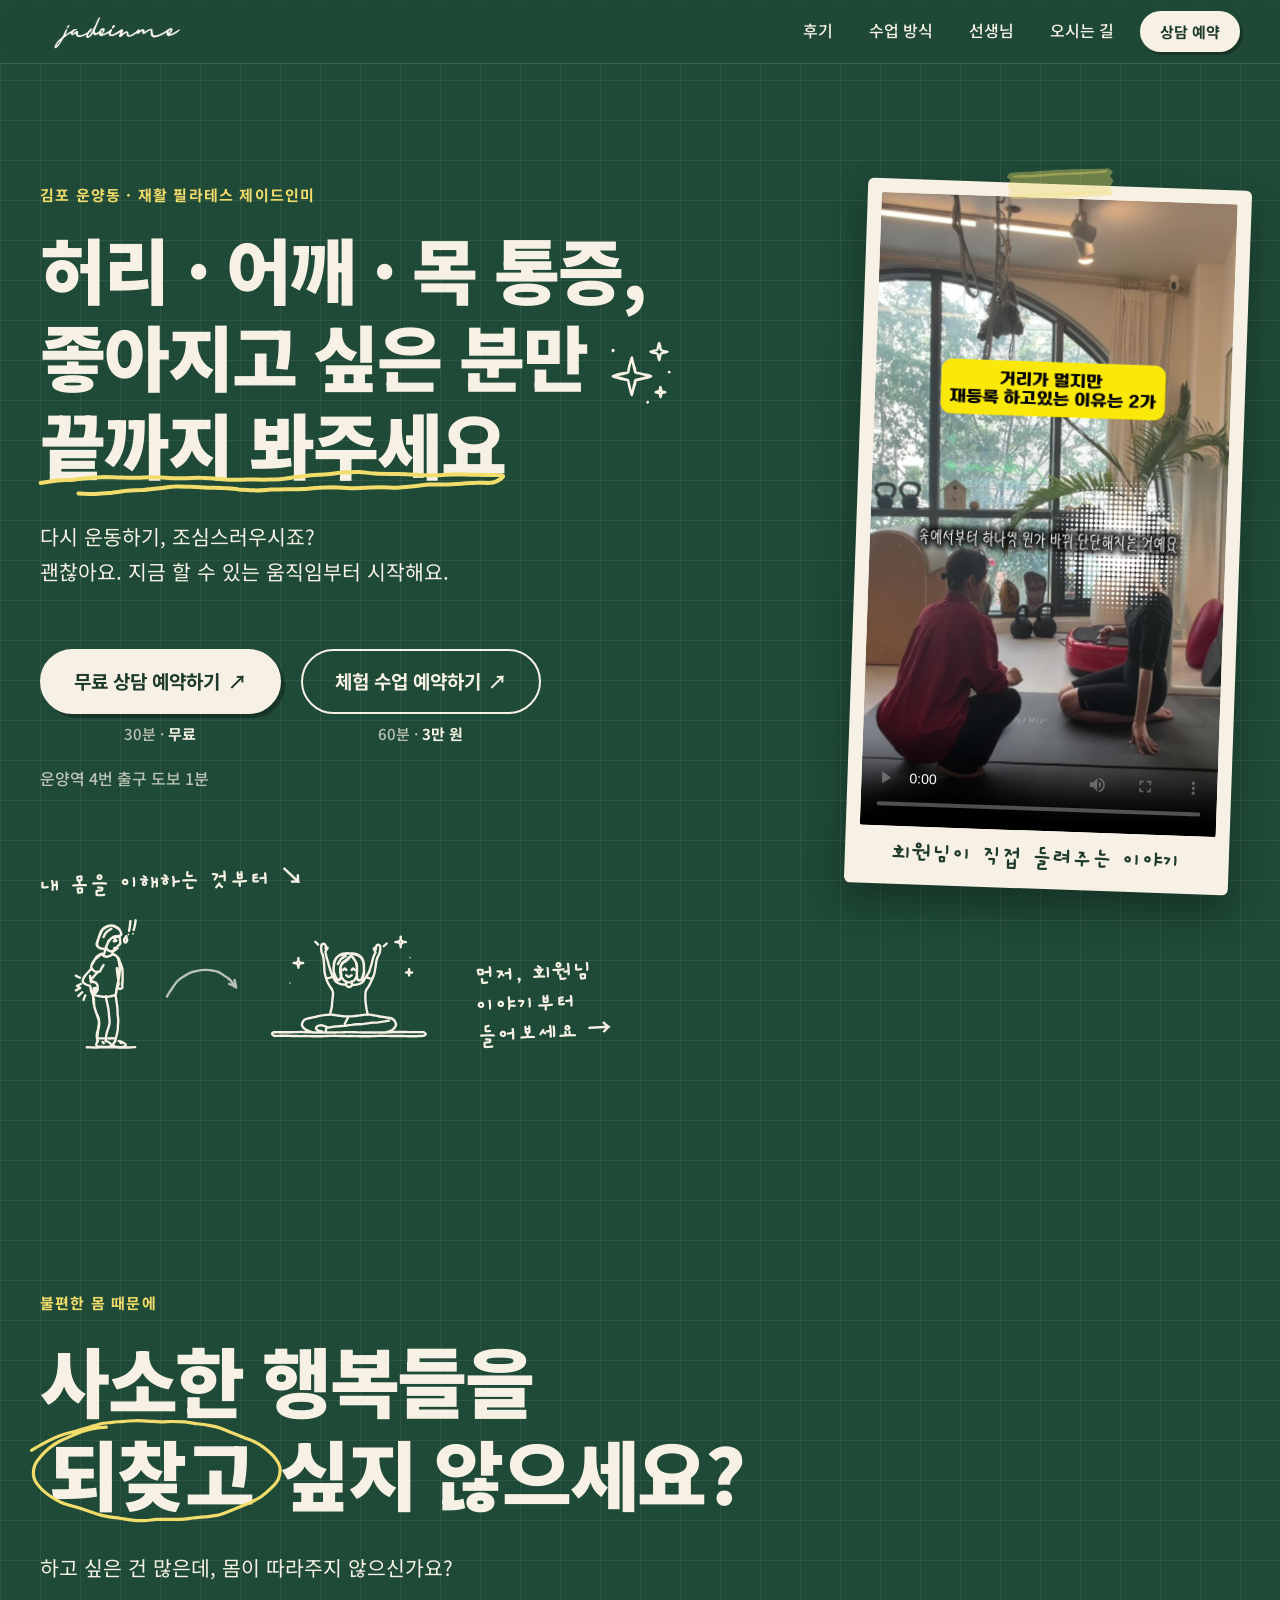
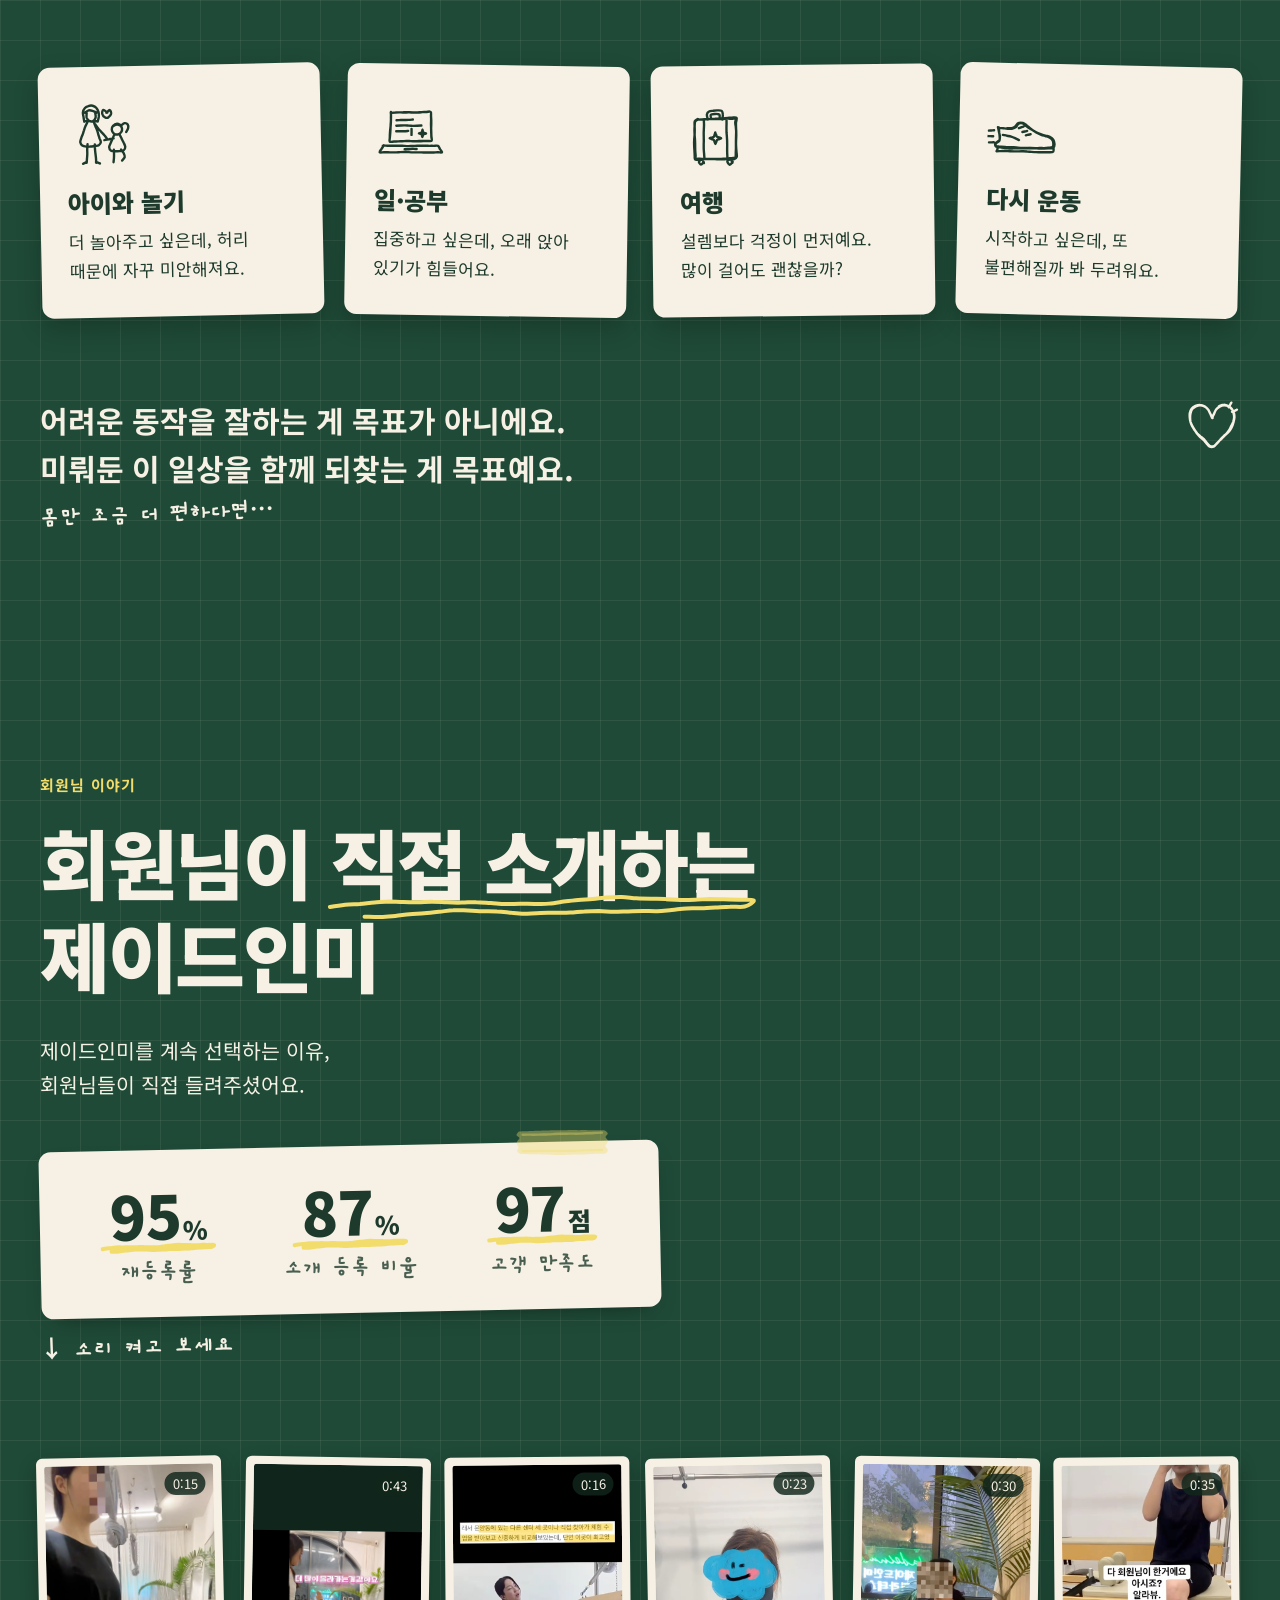
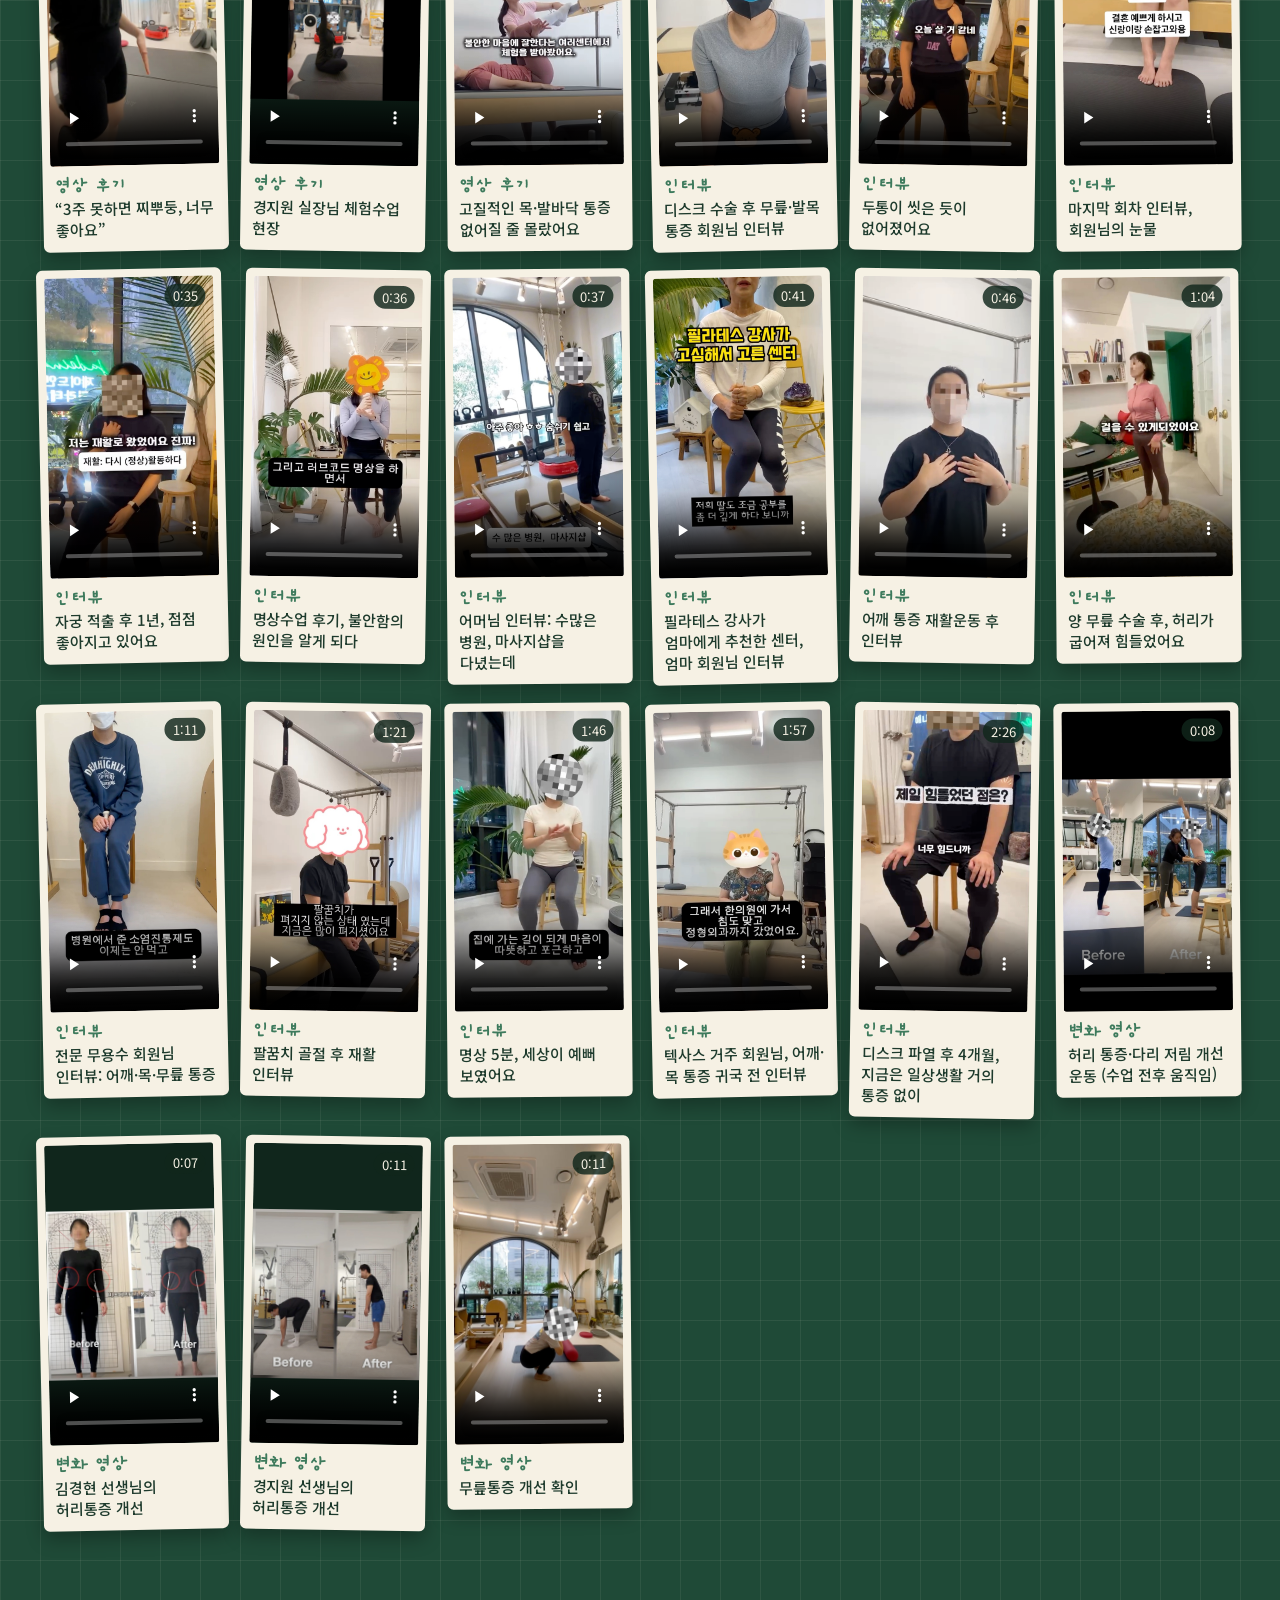
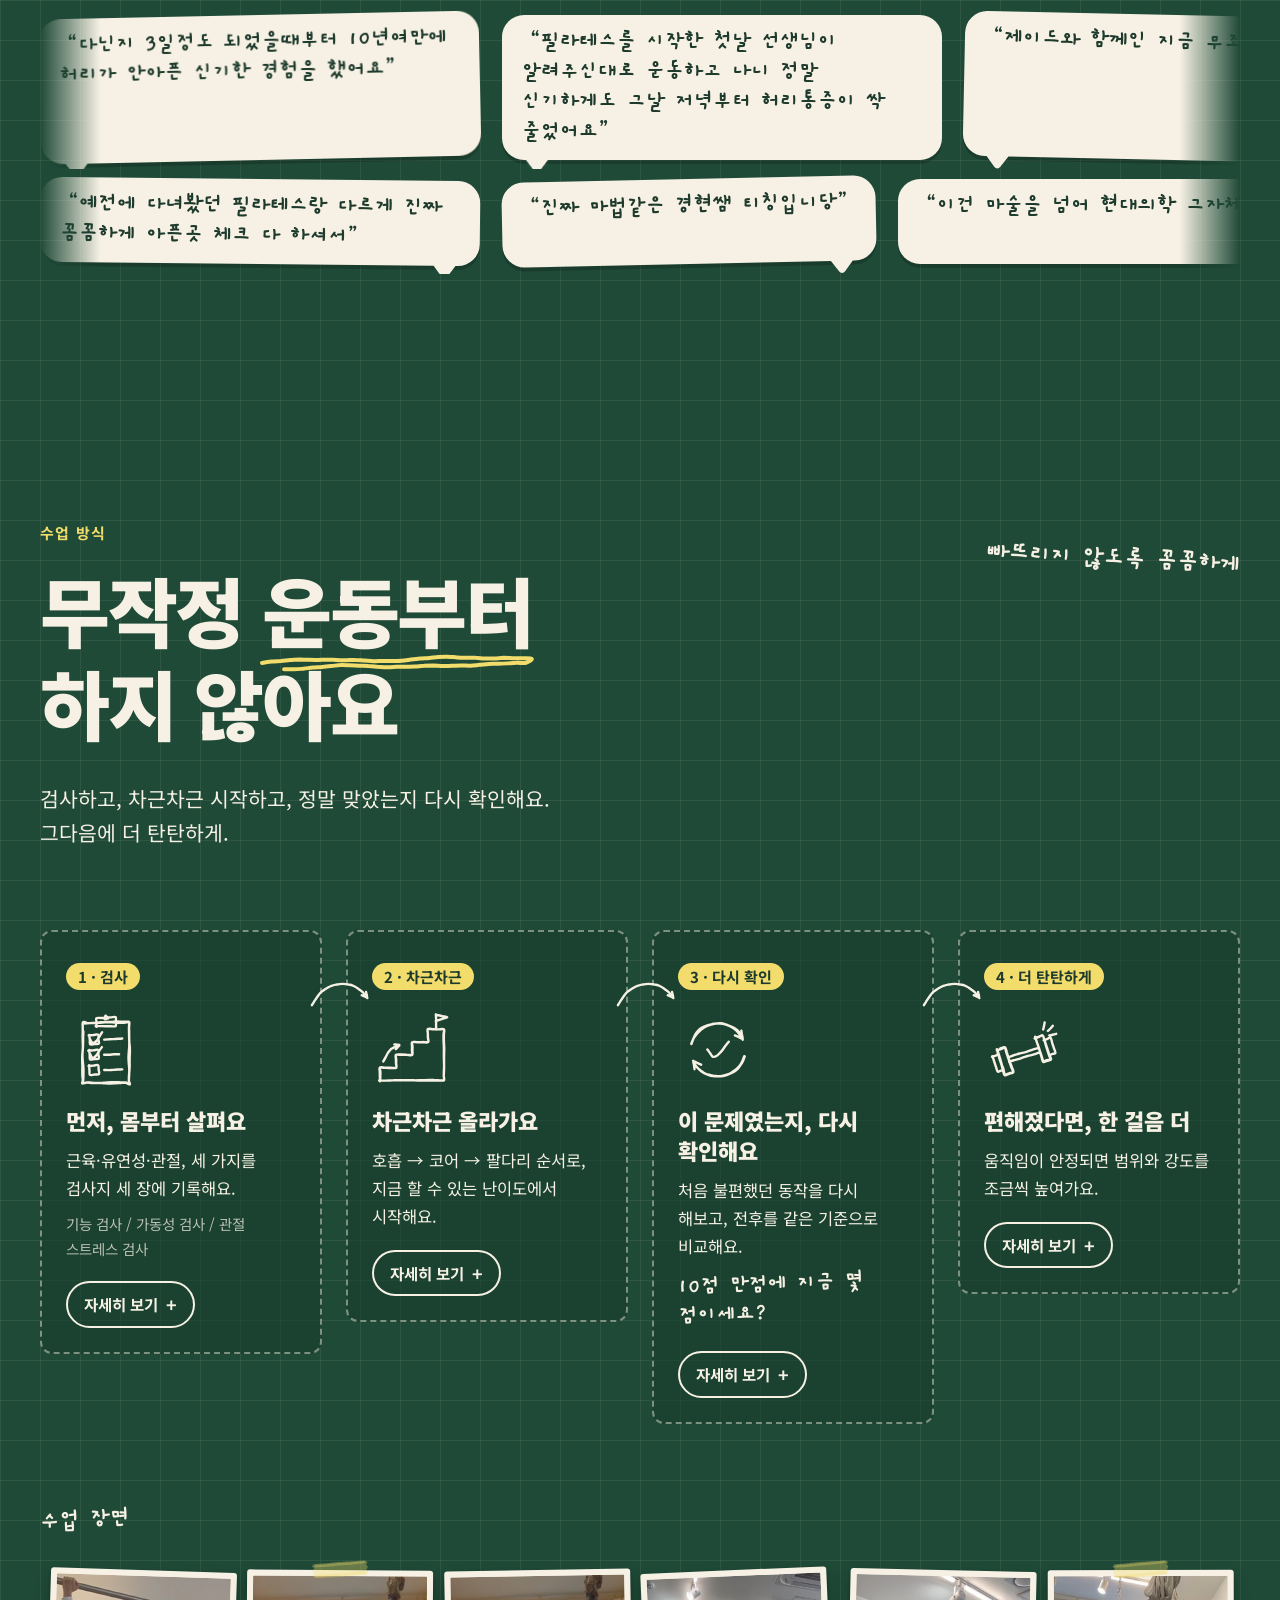
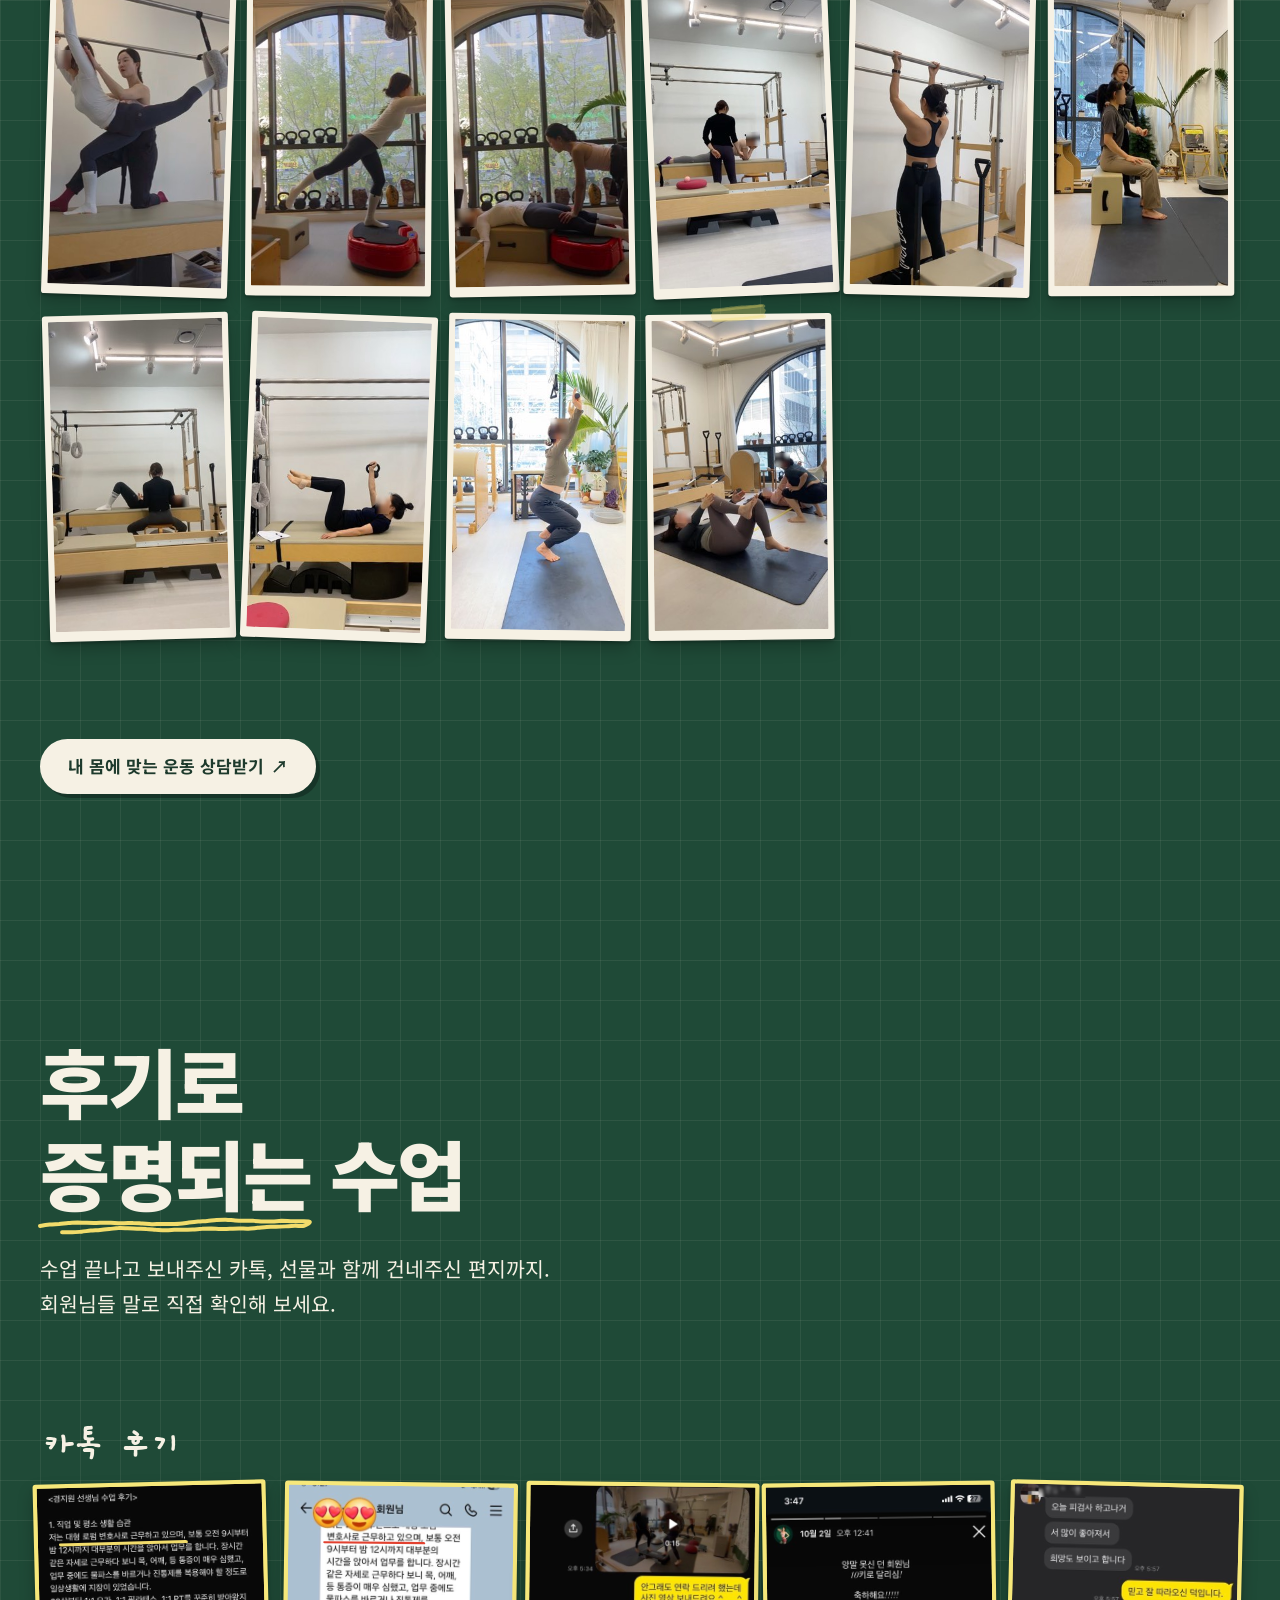
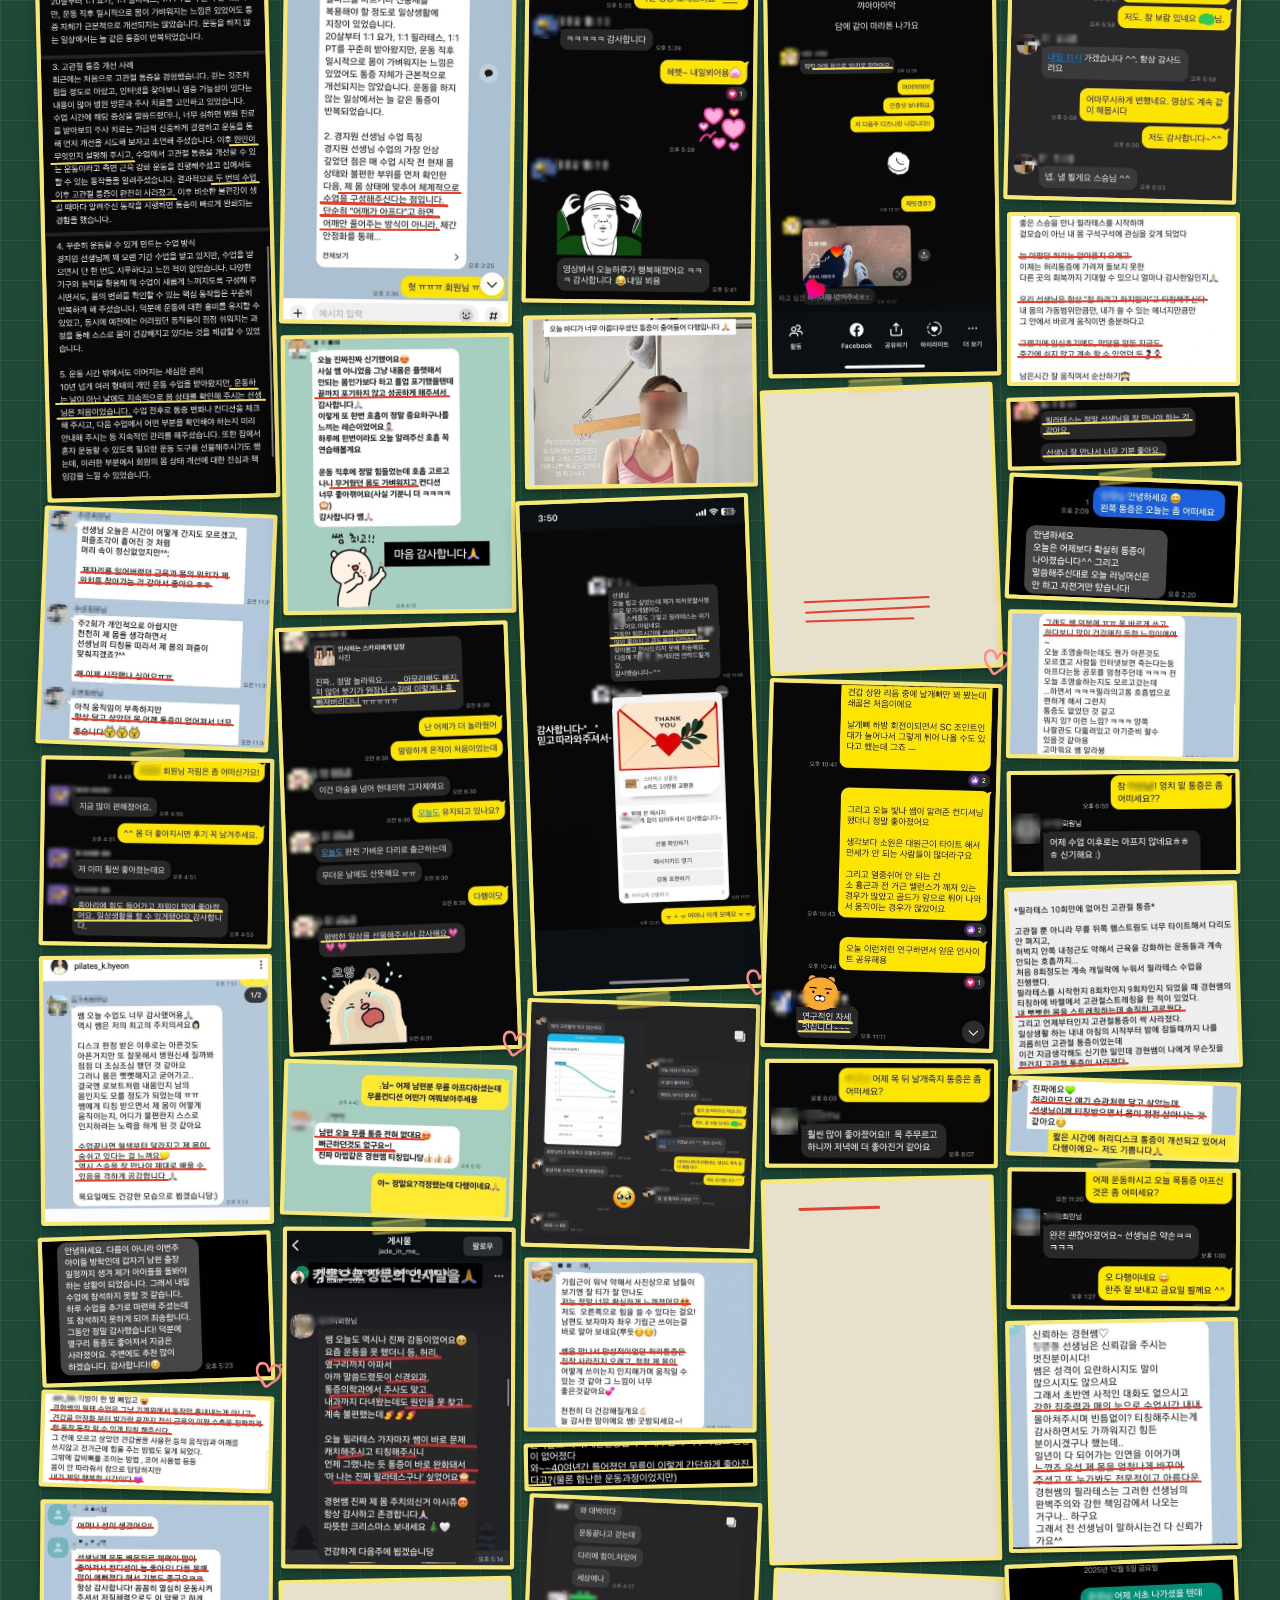
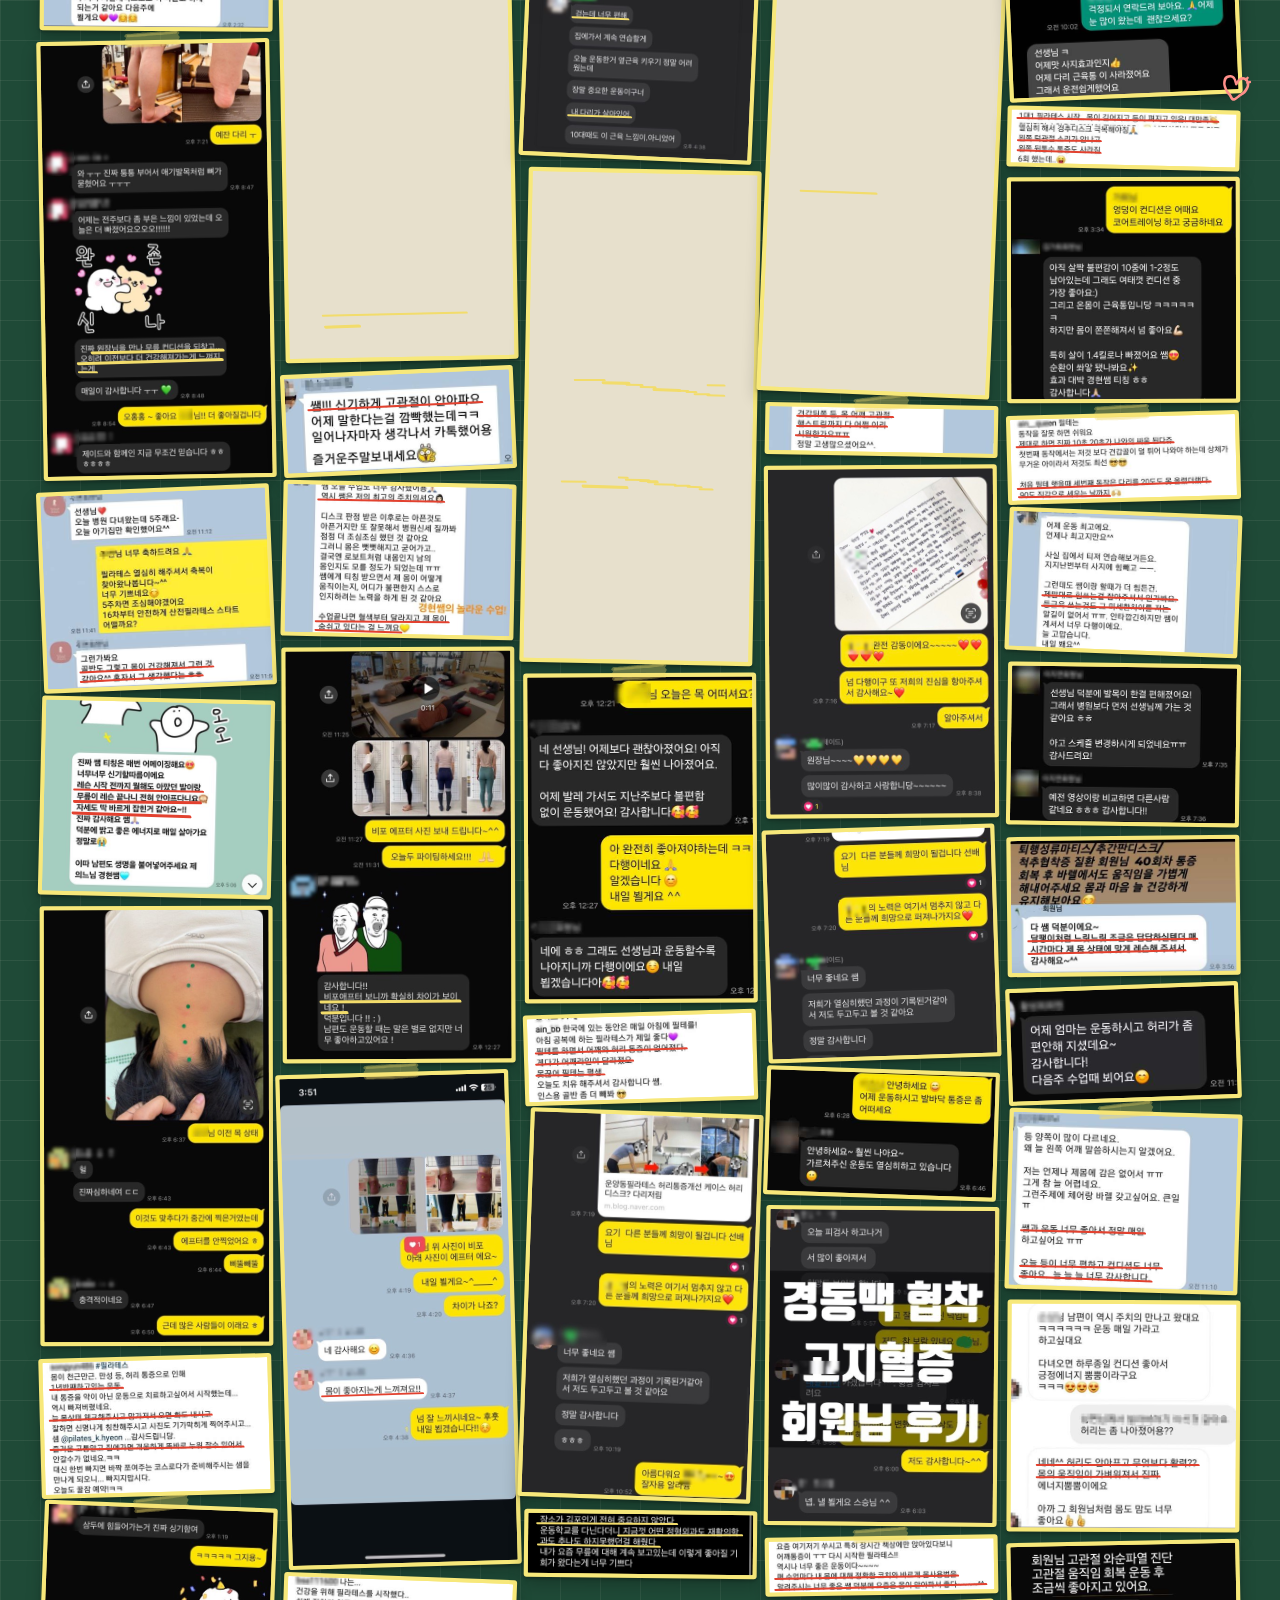
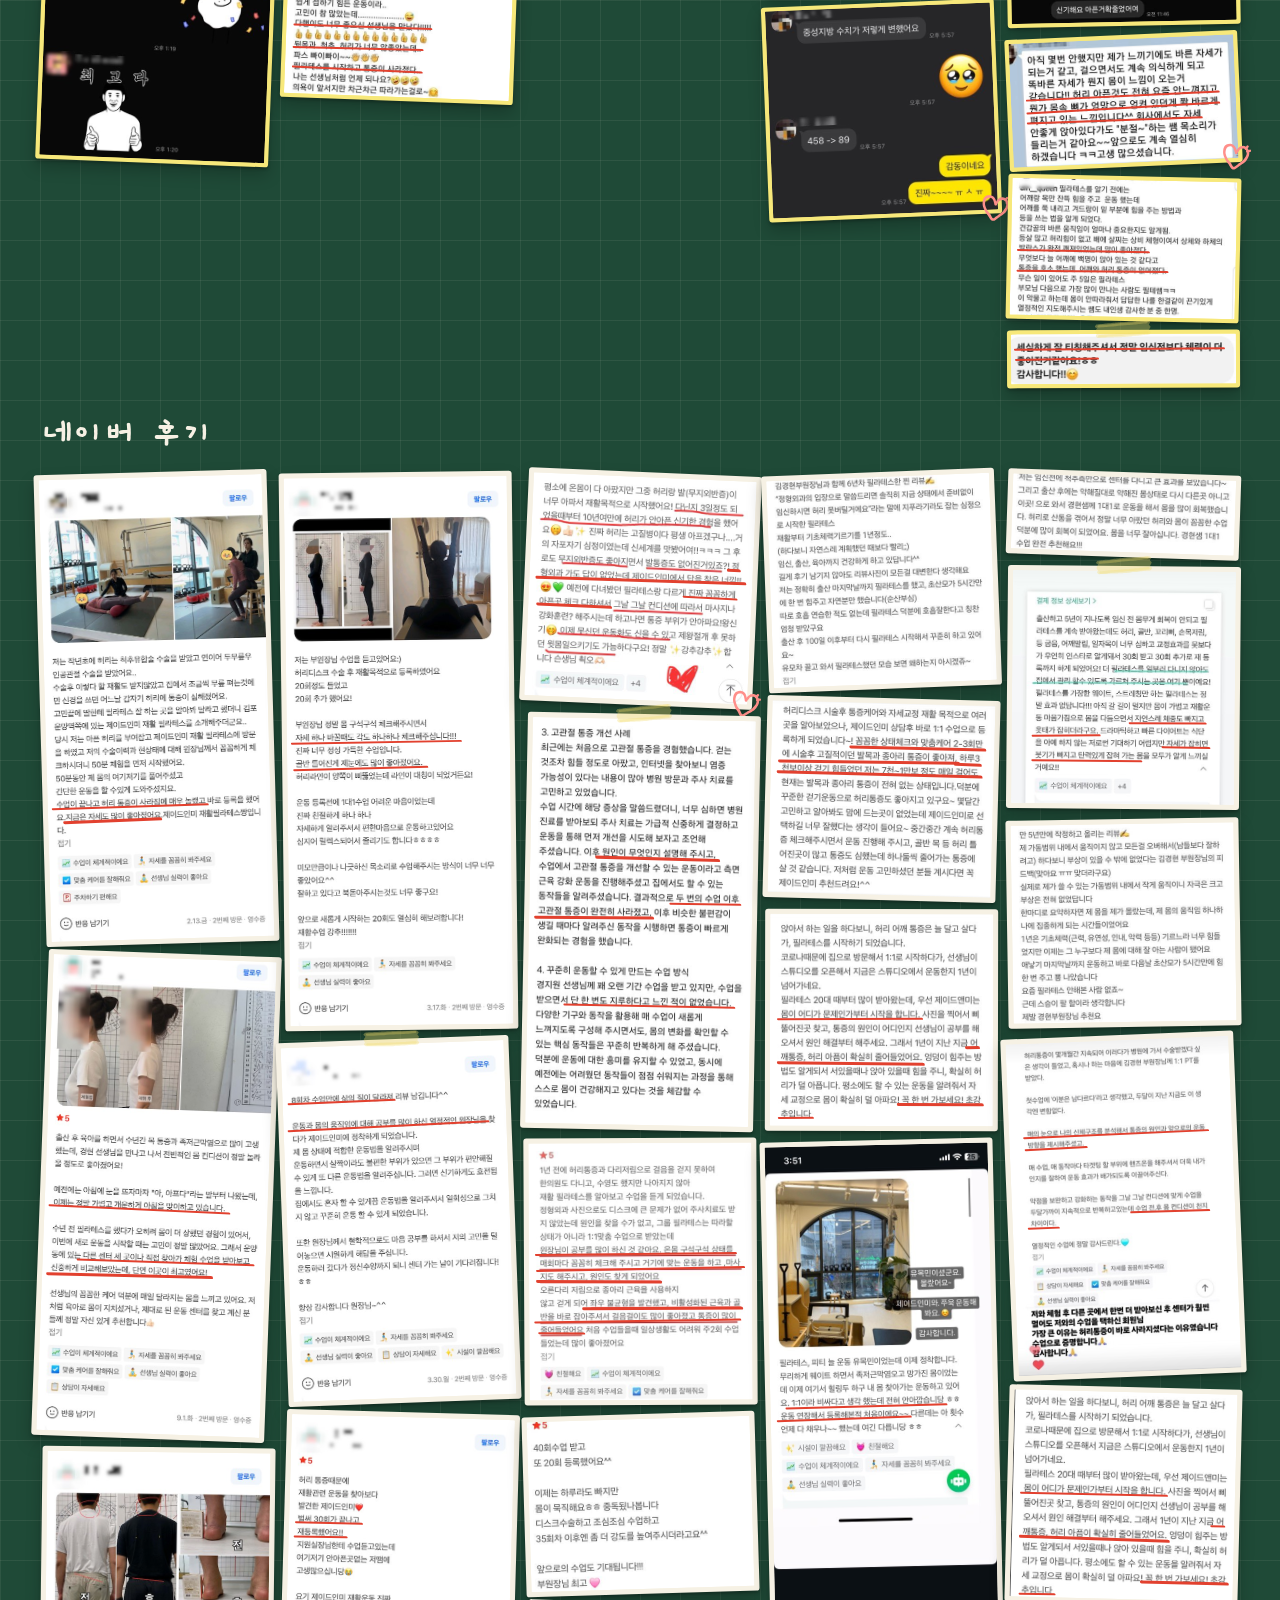
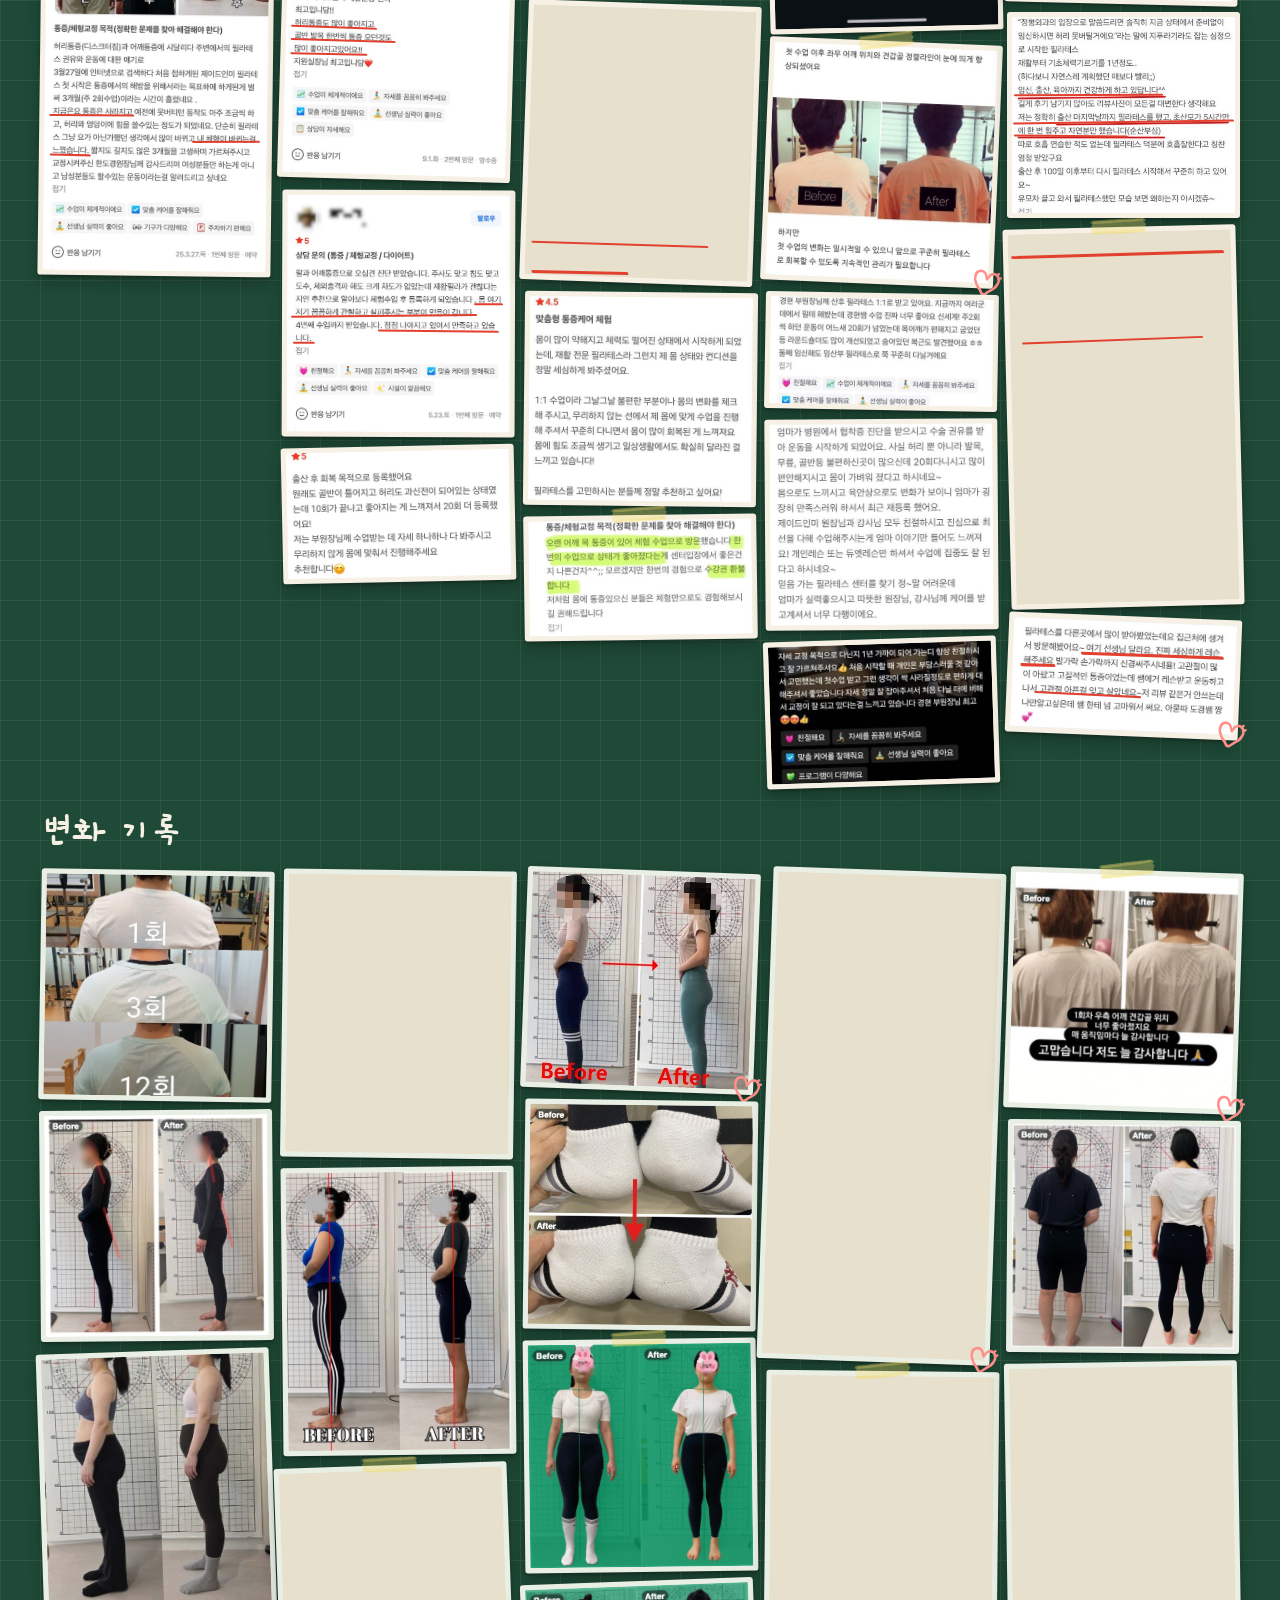
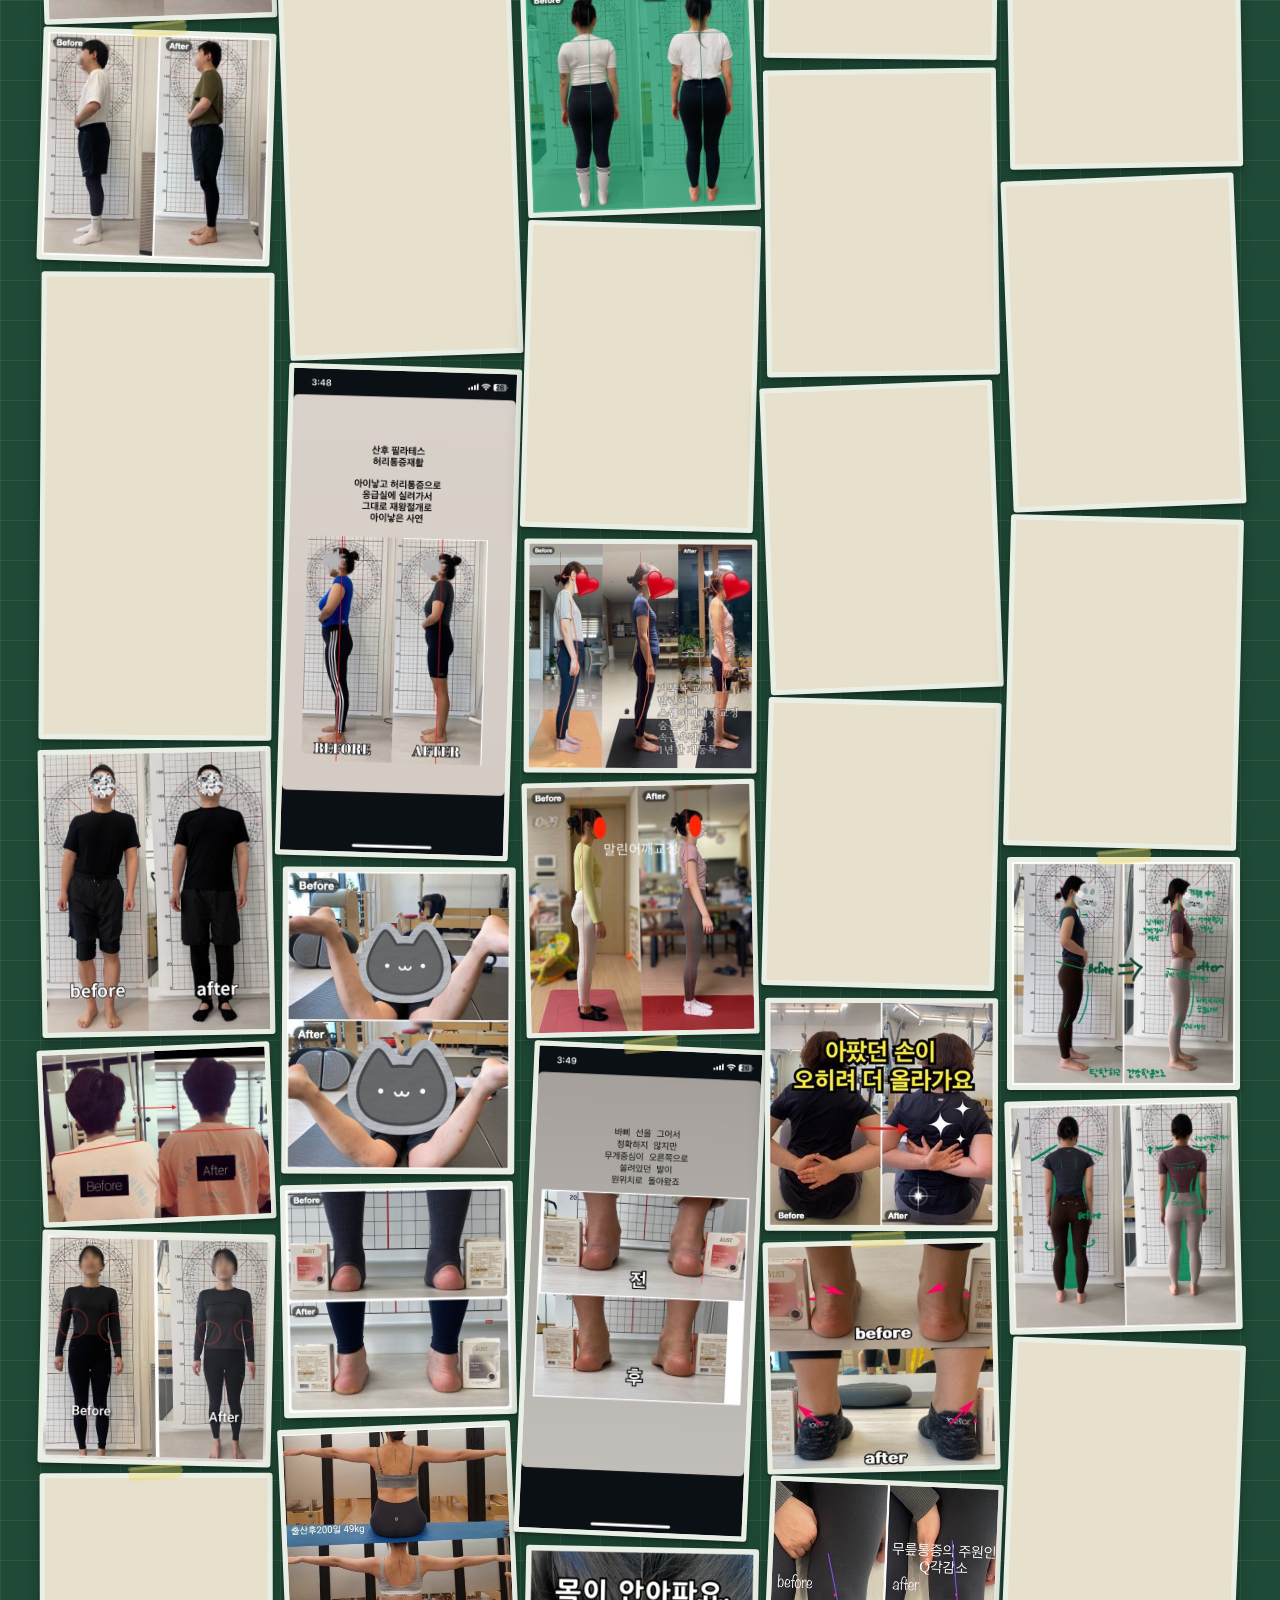
==== landing-v2/index.html @ 7fed1c64 "상담·체험 예약 버튼 분리" ====
<!doctype html>
<html lang="ko">
<head>
<meta charset="utf-8">
<meta name="viewport" content="width=device-width,initial-scale=1">
<title>제이드인미 필라테스 · 김포 운양동 재활 필라테스</title>
<meta name="description" content="김포 운양동 제이드인미 필라테스. 검사부터 시작해 내 몸 수준에 맞춰 운동하고, 전후를 다시 확인합니다. 무료 상담 30분, 체험 3만 원.">
<meta name="theme-color" content="#1f4a37">
<!-- 링크 미리보기(카카오톡·문자·SNS) -->
<meta property="og:type" content="website">
<meta property="og:site_name" content="제이드인미 필라테스">
<meta property="og:locale" content="ko_KR">
<meta property="og:title" content="제이드인미 필라테스 · 김포 운양동 재활 필라테스">
<meta property="og:description" content="검사부터 시작해 내 몸 수준에 맞춰 운동하고, 전후를 다시 확인합니다. 무료 상담 30분, 체험 3만 원. 운양역 4번 출구 도보 1분.">
<meta property="og:image" content="https://nanahan001-cloud.github.io/jadeinme-site/landing-v2/assets/og-image.jpg?v=20261013a">
<meta property="og:image:width" content="1200">
<meta property="og:image:height" content="630">
<meta property="og:image:alt" content="jadeinme 제이드인미 필라테스 · 김포 운양동 재활 필라테스 · 무료 상담 30분, 체험 3만 원">
<meta property="og:url" content="https://nanahan001-cloud.github.io/jadeinme-site/landing-v2/index.html">
<meta name="twitter:card" content="summary_large_image">
<link rel="icon" type="image/svg+xml" href="data:image/svg+xml,%3Csvg xmlns='http://www.w3.org/2000/svg' viewBox='0 0 64 64'%3E%3Crect width='64' height='64' rx='16' fill='%231f4a37'/%3E%3Ctext x='32' y='45' text-anchor='middle' fill='%23f6f1e4' font-size='47' font-family='Georgia' font-style='italic'%3Ej%3C/text%3E%3C/svg%3E">
<link rel="preconnect" href="https://fonts.googleapis.com">
<link rel="preconnect" href="https://fonts.gstatic.com" crossorigin>
<link href="https://fonts.googleapis.com/css2?family=Gaegu:wght@400;700&family=Noto+Sans+KR:wght@400;500;700;900&display=swap" rel="stylesheet">
<link rel="stylesheet" href="style.css?v=20261013l">
<link rel="stylesheet" href="reviews.css?v=20261013d">
<script>(function(){var h=document.documentElement;h.classList.add('js');setTimeout(function(){if(!window.__jadeReady){h.classList.remove('js');h.classList.add('no-js-fallback')}},2500)})()</script>
</head>
<body>
<a class="skip" href="#main">본문으로 바로가기</a>

<header class="site-header" id="top">
  <div class="wrap header-inner">
    <a class="brand" href="#hero"><img src="assets/logo.png" alt="jadeinme 제이드인미 필라테스" width="150" height="150"></a>
    <nav class="nav" id="site-nav" aria-label="주 메뉴">
      <a href="#reviews">후기</a>
      <a href="#method">수업 방식</a>
      <a href="#teachers">선생님</a>
      <a href="#location">오시는 길</a>
    </nav>
    <a class="btn btn--sm" href="https://booking.naver.com/booking/5/bizes/631233/items/5754491?area=ple&amp;lang=ko&amp;theme=place" target="_blank" rel="noopener">상담 예약</a>
    <button class="nav-toggle" type="button" aria-expanded="false" aria-controls="site-nav" aria-label="메뉴 열기" hidden><span class="nav-toggle__bars" aria-hidden="true"></span><span class="nav-toggle__label" aria-hidden="true">메뉴</span></button>
  </div>
</header>

<main id="main">

<!-- HERO -->
<section class="section hero" id="hero">
  <div class="wrap hero-grid">
    <div class="hero-copy">
      <p class="eyebrow">김포 운양동 · 재활 필라테스 제이드인미</p>
      <h1 class="display">허리 · 어깨 · 목 통증,<br>좋아지고 싶은 분만<br><span class="hl">끝까지 봐주세요<span class="doodle doodle--underline" aria-hidden="true"></span></span></h1>
      <span class="doodle doodle--sparkles hero-sparkle" aria-hidden="true"></span>
      <p class="lead">다시 운동하기, 조심스러우시죠?<br>괜찮아요. 지금 할 수 있는 움직임부터 시작해요.</p>
      <div class="hero-cta">
        <div class="btn-pair">
          <div class="cta-item">
            <a class="btn btn--lg" href="https://booking.naver.com/booking/5/bizes/631233/items/5754491?area=ple&amp;lang=ko&amp;theme=place" target="_blank" rel="noopener" aria-describedby="hero-sub-consult">무료 상담 예약하기 <span aria-hidden="true">↗</span></a>
            <small class="cta-sub" id="hero-sub-consult">30분 · <b>무료</b></small>
          </div>
          <div class="cta-item">
            <a class="btn btn--lg btn--ghost" href="https://booking.naver.com/booking/5/bizes/631233/items/6654138?area=ple&amp;lang=ko&amp;theme=place" target="_blank" rel="noopener" aria-describedby="hero-sub-trial">체험 수업 예약하기 <span aria-hidden="true">↗</span></a>
            <small class="cta-sub" id="hero-sub-trial">60분 · <b>3만 원</b></small>
          </div>
        </div>
        <p class="meta hero-cta-meta">운양역 4번 출구 도보 1분</p>
      </div>
      <div class="hero-strip" aria-hidden="true">
        <span class="note note--inline hero-note1">내 몸을 이해하는 것부터 ↘</span>
        <span class="doodle doodle--backpain"></span>
        <span class="doodle doodle--arrow-r"></span>
        <span class="doodle doodle--stretch"></span>
        <span class="note note--inline hero-note2">먼저, 회원님 이야기부터 들어보세요 <span class="arr-w">→</span><span class="arr-n">↓</span></span>
      </div>
    </div>
    <figure class="hero-media">
      <div class="polaroid">
        <span class="doodle doodle--tape tape-top" aria-hidden="true"></span>
        <video controls playsinline preload="metadata" poster="assets/hero-poster.jpg" aria-label="제이드인미 회원의 수업 경험 인터뷰">
          <source src="assets/member-story.mp4" type="video/mp4">
          영상 재생을 지원하는 브라우저에서 확인해 주세요.
        </video>
        <figcaption class="note polaroid-cap">회원님이 직접 들려주는 이야기</figcaption>
      </div>
    </figure>
  </div>
</section>

<!-- EMPATHY -->
<section class="section" id="empathy">
  <div class="wrap">
    <div class="sec-head reveal">
      <p class="eyebrow">불편한 몸 때문에</p>
      <h2 class="display">사소한 행복들을<br><span class="circ">되찾고<span class="doodle doodle--circle" aria-hidden="true"></span></span> 싶지 않으세요?</h2>
      <p class="lead">하고 싶은 건 많은데, 몸이 따라주지 않으신가요?</p>
    </div>
    <ul class="cards4 reveal">
      <li class="card paper tilt-a"><span class="doodle doodle--child ic" aria-hidden="true"></span><h3>아이와 놀기</h3><p>더 놀아주고 싶은데, 허리 때문에 자꾸 미안해져요.</p></li>
      <li class="card paper tilt-b"><span class="doodle doodle--laptop ic" aria-hidden="true"></span><h3>일·공부</h3><p>집중하고 싶은데, 오래 앉아 있기가 힘들어요.</p></li>
      <li class="card paper tilt-c"><span class="doodle doodle--suitcase ic" aria-hidden="true"></span><h3>여행</h3><p>설렘보다 걱정이 먼저예요.<br>많이 걸어도 괜찮을까?</p></li>
      <li class="card paper tilt-d"><span class="doodle doodle--sneaker ic" aria-hidden="true"></span><h3>다시 운동</h3><p>시작하고 싶은데, 또 불편해질까 봐 두려워요.</p></li>
    </ul>
    <div class="closing reveal">
      <p class="closing-text">어려운 동작을 잘하는 게 목표가 아니에요.<br>미뤄둔 이 일상을 함께 되찾는 게 목표예요.</p>
      <p class="note note--inline">몸만 조금 더 편하다면…</p>
      <span class="doodle doodle--heart" aria-hidden="true"></span>
    </div>
  </div>
</section>

<!-- STORIES -->
<section class="section" id="stories">
  <div class="wrap">
    <div class="sec-head reveal">
      <p class="eyebrow">회원님 이야기</p>
      <h2 class="display">회원님이 <span class="hl">직접 소개하는<span class="doodle doodle--underline" aria-hidden="true"></span></span><br>제이드인미</h2>
      <p class="lead">제이드인미를 계속 선택하는 이유,<br>회원님들이 직접 들려주셨어요.</p>
      <div class="stats-memo paper">
        <span class="doodle doodle--tape stats-tape" aria-hidden="true"></span>
        <ul class="stats" aria-label="제이드인미 숫자로 보기">
          <li class="stat"><span class="stat-num">95<small>%</small><span class="doodle doodle--underline" aria-hidden="true"></span></span><span class="stat-label">재등록률</span></li>
          <li class="stat"><span class="stat-num">87<small>%</small><span class="doodle doodle--underline" aria-hidden="true"></span></span><span class="stat-label">소개 등록 비율</span></li>
          <li class="stat"><span class="stat-num">97<small>점</small><span class="doodle doodle--underline" aria-hidden="true"></span></span><span class="stat-label">고객 만족도</span></li>
        </ul>
      </div>
      <p class="note note--inline stories-note2">↓ 소리 켜고 보세요</p>
    </div>
  </div>
  <div class="wrap wrap--wide">
    <div id="interview-videos" class="video-row"></div>
    <div id="quote-ticker" class="ticker" aria-label="회원님 한마디"></div>
    <noscript><p class="fine noscript-note">후기 사진과 영상은 자바스크립트를 켜면 볼 수 있어요. <a href="https://blog.naver.com/only1dk" target="_blank" rel="noopener">네이버 블로그</a>에서도 보실 수 있어요.</p></noscript>
  </div>
</section>

<!-- METHOD -->
<section class="section" id="method">
  <div class="wrap">
    <div class="sec-head reveal">
      <p class="eyebrow">수업 방식</p>
      <h2 class="display">무작정 <span class="hl">운동부터<span class="doodle doodle--underline" aria-hidden="true"></span></span><br>하지 않아요</h2>
      <p class="lead">검사하고, 차근차근 시작하고, 정말 맞았는지 다시 확인해요.<br>그다음에 더 탄탄하게.</p>
      <p class="note note--head">빠뜨리지 않도록 꼼꼼하게</p>
    </div>
    <ol class="steps">
      <li class="step reveal">
        <span class="step-no">1 · 검사</span>
        <span class="doodle doodle--clipboard ic" aria-hidden="true"></span>
        <h3>먼저, 몸부터 살펴요</h3>
        <p>근육·유연성·관절, 세 가지를 검사지 세 장에 기록해요.</p>
        <p class="tags">기능 검사 / 가동성 검사 / 관절 스트레스 검사</p>
        <details class="more"><summary><span class="s-open">자세히 보기</span><span class="s-close">접기</span></summary>
          <div class="prose">
<p>운동 전 몸의<br>
세 가지를 확인합니다.</p>
<p>“허리가 불편하시군요. 그럼 이 운동 하세요.”<br>
이렇게 바로 시작하지 않습니다.</p>
<p>근육이 제 역할을 하는지,<br>
근육이 정상적으로 늘어나는지,<br>
관절의 움직임이 정상인지.</p>
<p>기능 검사 · 가동성 검사 · 관절 스트레스 검사</p>
<p><strong>세 장의 검사지에 하나씩 기록하며 평가합니다.</strong></p>
<p>그물을 촘촘하게 짜듯,<br>
놓치는 부분을 줄이기 위해 여러 항목을 함께 확인합니다.</p>
<p>그리고 그 결과를 바탕으로<br>
회원님에게 필요한 운동을 정합니다.</p>
          </div></details>
        <span class="doodle doodle--arrow-r step-arrow" aria-hidden="true"></span>
      </li>
      <li class="step reveal">
        <span class="step-no">2 · 차근차근</span>
        <span class="doodle doodle--stairs ic" aria-hidden="true"></span>
        <h3>차근차근 올라가요</h3>
        <p>호흡 → 코어 → 팔다리 순서로, 지금 할 수 있는 난이도에서 시작해요.</p>
        <details class="more"><summary><span class="s-open">자세히 보기</span><span class="s-close">접기</span></summary>
          <div class="prose">
<p>좋은 동작도,<br>
지금 내 몸에는 독이 된다면?</p>
<p>동작은 따라 했지만,<br>
익숙한 근육에만 힘이 몰리거나<br>
목과 허리로 버티고 있을 수 있습니다.</p>
<p>그래서 운동을 오래한 회원님의 목이 좀처럼 낫지 않는 것입니다.</p>
<p><strong>그래서 어떤 동작을 하느냐만큼,<br>
어떤 난이도로 하느냐가 중요합니다.</strong></p>
<p>호흡 → 코어 → 팔다리 움직임</p>
<p>호흡 → 코어 → 팔다리 움직임 연결 순서로<br>
점점 난이도를 높여 몸을 속부터 단단하게 채워줍니다.</p>
<p><strong>억지로 해내는 동작보다,<br>
내 몸으로 제대로 할 수 있는 동작부터 시작합니다.</strong></p>
          </div></details>
        <span class="doodle doodle--arrow-r step-arrow" aria-hidden="true"></span>
      </li>
      <li class="step reveal">
        <span class="step-no">3 · 다시 확인</span>
        <span class="doodle doodle--recheck ic" aria-hidden="true"></span>
        <h3>이 문제였는지, 다시 확인해요</h3>
        <p>처음 불편했던 동작을 다시 해보고, 전후를 같은 기준으로 비교해요.</p>
        <p class="note note--inline">10점 만점에 지금 몇 점이세요?</p>
        <details class="more"><summary><span class="s-open">자세히 보기</span><span class="s-close">접기</span></summary>
          <div class="prose">
<p>정말 이 운동이<br>
내 몸에 맞았을까요?<br>
다시 확인해 봅시다.</p>
<p>검사 결과를 바탕으로 필요한 운동을 적용하고,<br>
처음 불편했던 동작을 다시 해봅니다.</p>
<p>운동 전후의 불편함을 같은 기준으로 비교합니다.</p>
<p>“운동 전 불편함이 10점 만점에 7점이었다면,<br>
지금은 몇 점인가요?”</p>
<p><strong>회원님이 느끼는 변화와 실제 움직임을 함께 확인합니다.</strong></p>
<p>편해졌다면 그 반응을 기준으로 이어가고,<br>
그대로이거나 더 불편하다면<br>
다른 요인은 없는지 다시 평가하고 동작과 난이도를 조절합니다.</p>
<p><strong>운동을 시켰다는 것으로 끝내지 않고,<br>
회원님에게 맞는 운동인지 확인하며 진행합니다.</strong></p>
          </div></details>
        <span class="doodle doodle--arrow-r step-arrow" aria-hidden="true"></span>
      </li>
      <li class="step reveal">
        <span class="step-no">4 · 더 탄탄하게</span>
        <span class="doodle doodle--dumbbell ic" aria-hidden="true"></span>
        <h3>편해졌다면, 한 걸음 더</h3>
        <p>움직임이 안정되면 범위와 강도를 조금씩 높여가요.</p>
        <details class="more"><summary><span class="s-open">자세히 보기</span><span class="s-close">접기</span></summary>
          <div class="prose">
<p>움직임이 편해졌다면,<br>
이제 더 탄탄하게.</p>
<p>필요한 움직임이 안정적으로 나오면<br>
운동의 범위와 강도를 조금씩 높여갑니다.</p>
<p>다양한 동작에 도전하고,<br>
근력과 체력을 기르는 운동으로 이어갑니다.</p>
<p><strong>편하게 움직이는 데서 한 걸음 더.<br>
가볍고 탄탄한 몸을 목표로 함께 나아갑니다.</strong></p>
          </div></details>
      </li>
    </ol>
    <div class="class-strip-wrap">
      <p class="note note--inline class-strip-label">수업 장면</p>
      <div id="class-strip" class="class-strip"></div>
    </div>
    <div class="section-cta reveal">
      <a class="btn" href="https://booking.naver.com/booking/5/bizes/631233/items/5754491?area=ple&amp;lang=ko&amp;theme=place" target="_blank" rel="noopener">내 몸에 맞는 운동 상담받기 <span aria-hidden="true">↗</span></a>
    </div>
  </div>
</section>

<!-- REVIEWS -->
<section class="section" id="reviews">
  <div class="wrap">
    <div class="sec-head reveal">
      <h2 class="display">후기로<br><span class="hl">증명되는<span class="doodle doodle--underline" aria-hidden="true"></span></span> 수업</h2>
      <p class="lead">수업 끝나고 보내주신 카톡, 선물과 함께 건네주신 편지까지.<br>회원님들 말로 직접 확인해 보세요.</p>
    </div>
  </div>
  <div class="wrap wrap--wide reviews-wrap">
    <div id="reviews-wall" class="reviews-wall"></div>
    <noscript><p class="fine noscript-note">후기 사진과 영상은 자바스크립트를 켜면 볼 수 있어요. <a href="https://blog.naver.com/only1dk" target="_blank" rel="noopener">네이버 블로그</a>에서도 보실 수 있어요.</p></noscript>
    <div class="section-cta reviews-cta"><a class="btn" href="https://booking.naver.com/booking/5/bizes/631233/items/5754491?area=ple&amp;lang=ko&amp;theme=place" target="_blank" rel="noopener">내 몸에 맞는 운동 상담받기 <span aria-hidden="true">↗</span></a></div>
  </div>
</section>

<!-- TEACHERS -->
<section class="section" id="teachers">
  <div class="wrap">
    <div class="sec-head reveal">
      <p class="eyebrow">선생님</p>
      <h2 class="display">까다로운 원장이<br><span class="circ">직접<span class="doodle doodle--circle" aria-hidden="true"></span></span> 모셨어요</h2>
      <p class="lead">자리를 채우는 것보다,<br>누가 회원님의 몸을 맡을지가 더 중요했으니까요.</p>
      <p class="note note--head">원장이 좀 까다로워요 (본인 인정)</p>
      <span class="doodle doodle--teachercheck head-doodle" aria-hidden="true"></span>
    </div>
    <ul class="cards3">
      <li class="tcard paper reveal">
        <button class="crop crop--han" type="button" data-flyer="assets/han.jpg" data-name="한도경 원장" aria-label="한도경 원장 프로필 원본 크게 보기">
          <img src="assets/teacher-han.jpg?v=20261013d" alt="한도경 원장 프로필 사진" width="960" height="1200" loading="lazy">
          <span class="crop-zoom" aria-hidden="true">프로필 원본 크게 보기 +</span>
        </button>
        <div class="tbody"><h3>한도경 <small>원장</small></h3>
        <p>수술 후 초기 재활부터 호흡까지, 첫걸음이 조심스러운 몸을 함께 봐요.</p></div>
      </li>
      <li class="tcard paper reveal">
        <button class="crop crop--kim" type="button" data-flyer="assets/kim.jpg?v=20261013o" data-name="김경현 부원장" aria-label="김경현 부원장 프로필 원본 크게 보기">
          <img src="assets/teacher-kim.jpg?v=20261013n" alt="김경현 부원장 프로필 사진" width="960" height="1200" loading="lazy">
          <span class="crop-zoom" aria-hidden="true">프로필 원본 크게 보기 +</span>
        </button>
        <div class="tbody"><h3>김경현 <small>부원장</small></h3>
        <p>정통 필라테스로 바디 라인을 다듬고, 재활 마무리와 유지를 함께해요.</p></div>
      </li>
      <li class="tcard paper reveal">
        <button class="crop crop--kyung" type="button" data-flyer="assets/kyung.jpg" data-name="경지원 실장" aria-label="경지원 실장 프로필 원본 크게 보기">
          <img src="assets/teacher-kyung.jpg?v=20261013d" alt="경지원 실장 프로필 사진" width="960" height="1200" loading="lazy">
          <span class="crop-zoom" aria-hidden="true">프로필 원본 크게 보기 +</span>
        </button>
        <div class="tbody"><h3>경지원 <small>실장</small></h3>
        <p>꼼꼼한 재활과 다이어트, 퇴근 후 저녁 시간에 함께해요.</p></div>
      </li>
    </ul>
    <div class="teacher-test reveal">
      <div class="quiz-card paper">
        <span class="doodle doodle--tape quiz-tape" aria-hidden="true"></span>
        <p class="quiz-kicker">나에게 맞는 선생님 찾기 · Q1</p>
        <p class="quiz-q" id="quiz-q">지금 가장 불편한 곳은?</p>
        <div class="quiz-opts" role="group" aria-labelledby="quiz-q">
          <a class="quiz-opt" href="../teacher-test/index.html?pain=0">어깨 · 목</a>
          <a class="quiz-opt" href="../teacher-test/index.html?pain=1">허리</a>
          <a class="quiz-opt" href="../teacher-test/index.html?pain=2">무릎 · 골반</a>
          <a class="quiz-opt" href="../teacher-test/index.html?pain=3">없어요</a>
        </div>
        <p class="quiz-foot">하나 골라 누르면 테스트가 시작돼요</p>
      </div>
      <div class="quiz-side">
        <div class="quiz-faces" aria-hidden="true">
          <img src="assets/face-han.jpg" alt="" width="160" height="160" loading="lazy">
          <img src="assets/face-kim.jpg?v=20261013n" alt="" width="160" height="160" loading="lazy">
          <img src="assets/face-kyung.jpg" alt="" width="160" height="160" loading="lazy">
        </div>
        <span class="note quiz-note">3분이면 끝!<br>결과에 선생님 조합까지 →</span>
      </div>
    </div>
    <details class="more more--wide reveal"><summary><span class="s-open">원장이 선생님을 모신 기준</span><span class="s-close">접기</span></summary>
      <div class="prose">
<p>회원님의 몸을 맡길 선생님,<br>
저는 이렇게 모셨습니다.</p>
<p>제이드인미는<br>
<strong>원장이 직접 선택하고 모신 두 분의 선생님들과 함께합니다.</strong></p>
<p>회원님의 몸을 맡길 분이기에,<br>
누구와 함께할지 까다롭게 결정했습니다.</p>
<p>한도경 원장</p>
<p>이력서만으로는<br>
알 수 없는 것들이 있습니다.</p>
<p>이력서에 한 줄을 채우기 위해서가 아니라,<br>
회원의 몸을 이해하기 위해 깊이 있게 공부하는지.<br>
회원을 진심으로 대하는지,</p>
<p><strong>그래서 이미 평이 좋은 선생님들께<br>
더 좋은 조건을 제안해서라도<br>
직접 캐스팅해 오기로 마음먹었습니다.</strong></p>
<p>적합한 선생님이 없을 때는 수익을 포기하고<br>
센터를 비워두기도 했습니다.</p>
<p><strong>자리를 채우는 것보다,<br>
누가 회원님의 몸을 맡을지가 더 중요했으니까요.</strong></p>
<p>까다로운 원장이 직접 선택한<br>
제이드인미의 선생님들을 소개합니다.</p>
      </div></details>
  </div>
</section>

<!-- FAQ -->
<section class="section" id="faq">
  <div class="wrap">
    <div class="sec-head reveal">
      <p class="eyebrow">시작하기 전에</p>
      <h2 class="display">저 같은 몸도<br><span class="hl">할 수 있을까요?<span class="doodle doodle--underline" aria-hidden="true"></span></span></h2>
      <p class="lead">처음 문의하시는 분들이 가장 많이 하시는 질문이에요.</p>
      <p class="note note--head">이 질문, 거의 매일 들어요</p>
    </div>
    <div class="faq reveal">
      <details><summary>몸이 많이 뻣뻣한데, 할 수 있을까요?</summary><p>처음부터 유연하거나 어려운 동작을 잘할 필요는 전혀 없습니다. 지금 가능한 움직임에서 시작해 동작과 난이도를 조절합니다.</p></details>
      <details><summary>수술했는데, 시작해도 될까요?</summary><p>수술 시기와 회복 상태, MRI 사진, 의료진에게 안내받은 운동 제한을 함께 확인합니다. 상담과 필요한 방문 평가를 통해 시작할 수 있을지, 무엇을 먼저 확인해야 할지 안내해 드립니다.</p></details>
      <details><summary>디스크가 터졌는데, 운동할 수 있을까요?</summary><p>같은 진단을 받았더라도 상태는 사람마다 다릅니다. 상담과 필요한 방문 평가로 지금 상태를 먼저 확인하고, 운동을 시작할 수 있을지 안내해 드립니다.</p></details>
      <details><summary>무릎이 아픈데, 따라갈 수 있을까요?</summary><p>회원님이 정해진 수업에 맞추는 게 아니라, 회원님의 상태를 확인해 수업의 시작점을 정합니다. 지금 상태에 맞춰 동작과 난이도를 조절합니다.</p></details>
      <details><summary>그래도 저는 못 할 것 같아요.</summary><p>혼자 "나는 못 할 것 같아"라고 결정하기 전에, 상담에서 이야기해 주세요. 어디가 불편한지, 어떤 동작이 걱정되는지, 다시 편하게 하고 싶은 게 무엇인지면 충분합니다.</p></details>
    </div>
    <details class="more more--wide reveal"><summary><span class="s-open">원문 전체 보기 (선택)</span><span class="s-close">접기</span></summary>
      <div class="prose">
<p>잘 따라갈 수 있을지 걱정되시나요?</p>
<p>처음부터 유연하거나<br>
어려운 동작을 잘할 필요는 전혀 없습니다.</p>
<p>제이드인미는 현재 가능한 움직임을 합니다.<br>
그 상태에 맞춰 동작과 난이도를 조절합니다.</p>
<p><strong>회원님이 정해진 수업에 맞추는 것이 아니라,<br>
회원님의 상태를 확인해 수업의 시작점을 정합니다.</strong></p>
<p>수술 경험이나 진단받은 질환이 있다면<br>
수술 시기와 회복 상태, MRI 사진<br>
의료진에게 안내받은 운동 제한을 함께 확인합니다.</p>
<p>같은 진단을 받았더라도 상태가 다르기 때문에,<br>
상담과 필요한 방문 평가를 통해<br>
운동을 시작할 수 있을지, 어떤 확인이 먼저 필요한지 안내합니다.</p>
<p>여러분의 고민을 들려주세요.</p>
<p>지금 어디가 불편한지,<br>
어떤 동작이 걱정되는지,<br>
다시 편하게 하고 싶은 것은 무엇인지.</p>
<p><strong>혼자 “나는 못 할 것 같아”라고 결정하기 전에,<br>
상담에서 이야기해 주세요.</strong></p>
      </div></details>
    <div class="section-cta reveal">
      <a class="btn" href="https://booking.naver.com/booking/5/bizes/631233/items/5754491?area=ple&amp;lang=ko&amp;theme=place" target="_blank" rel="noopener">내 몸 이야기, 상담에서 해주세요 <span aria-hidden="true">↗</span></a>
    </div>
  </div>
</section>

<!-- FIT: 우리와 맞는 회원 (설득을 마친 뒤, 예약 바로 앞) -->
<section class="section" id="fit">
  <div class="wrap">
    <div class="sec-head reveal">
      <p class="eyebrow">저희의 기준</p>
      <h2 class="display">살만 빼고 싶다면<br>저희와 <span class="hl">맞지 않습니다<span class="doodle doodle--underline" aria-hidden="true"></span></span></h2>
      <p class="lead">예약하시기 전에 꼭 말씀드리고 싶었어요.<br>제이드인미의 모든 운동은 건강에서 시작합니다.</p>
      <p class="note note--head">이건 양보 못 해요 →</p>
    </div>
    <div class="cards2 reveal">
      <article class="card paper tilt-a">
        <p class="tag">이런 분과 함께하고 싶어요</p>
        <ul class="fit-list fit-list--yes">
          <li>이번엔 내 몸을 제대로 알고 싶은 분</li>
          <li>살도 라인도, 건강하게 만들고 싶은 분</li>
          <li>서두르지 않고, 내 몸 속도대로 갈 분</li>
        </ul>
      </article>
      <article class="card paper tilt-b">
        <p class="tag tag--no">이런 분께는 권하지 않아요</p>
        <ul class="fit-list fit-list--no">
          <li>건강은 뒷전, 살만 빼고 싶은 분</li>
          <li>건강과 상관없이 몸 모양만 바꾸려는 분</li>
          <li>몸 상태보다 체중계 숫자가 먼저인 분</li>
        </ul>
      </article>
    </div>
    <p class="fit-closing reveal">건강을 생각하지 않고 살만 빼고 싶다면, 저희와 맞지 않습니다.<br><strong>건강해야 아름다워 보이니까요.</strong> 저희와 잘 맞는 분들께 최선을 다하고 싶습니다.</p>
  </div>
</section>

<!-- BOOKING -->
<section class="section" id="booking">
  <div class="wrap">
    <div class="sec-head reveal">
      <p class="eyebrow">상담·체험</p>
      <h2 class="display">궁금하면 상담,<br>느껴보고 싶으면 <span class="hl">체험<span class="doodle doodle--underline" aria-hidden="true"></span></span></h2>
      <p class="lead">둘 다 네이버에서 편한 날짜만 골라 주세요.</p>
      <span class="doodle doodle--wave head-doodle head-doodle--wave" aria-hidden="true"></span>
    </div>
    <div class="cards2 reveal">
      <article class="card paper tilt-a book-card"><p class="tag">상담</p><h3>무료 상담</h3><p class="price">무료 · 30분</p><p>센터와 수업이 궁금하다면, 편하게 물어보세요.</p>
        <div class="book-card__cta"><a class="btn btn--ink" href="https://booking.naver.com/booking/5/bizes/631233/items/5754491?area=ple&amp;lang=ko&amp;theme=place" target="_blank" rel="noopener">상담 예약하기 <span aria-hidden="true">↗</span></a></div>
      </article>
      <article class="card paper tilt-b book-card"><p class="tag">체험</p><h3>체험 수업</h3><p class="price">3만 원 · 총 60분</p><p class="sub">상담 20분 + 수업 40분</p><p>수업 방식과 선생님이 나와 맞을지, 직접 느껴보세요.</p>
        <div class="book-card__cta"><a class="btn btn--ghost" href="https://booking.naver.com/booking/5/bizes/631233/items/6654138?area=ple&amp;lang=ko&amp;theme=place" target="_blank" rel="noopener">체험 예약하기 <span aria-hidden="true">↗</span></a></div>
      </article>
    </div>
    <div class="booking-flow reveal">
      <p class="flow">네이버 예약 → 센터에서 연락 → 시간 확정</p>
      <p class="flow-note">예약을 남겨 주시면 제이드인미에서 연락드려 상담·체험 여부를 확인하고 시간을 확정해 드려요.</p>
      <p class="note note--inline">고민은 상담에서 같이 해요 <span class="doodle doodle--star" aria-hidden="true"></span></p>
    </div>
  </div>
</section>

<!-- LOCATION -->
<section class="section" id="location">
  <div class="wrap loc-grid">
    <div class="sec-head reveal">
      <p class="eyebrow">오시는 길</p>
      <h2 class="display">운양역 4번 출구에서<br>도보 <span class="circ">1분<span class="doodle doodle--circle" aria-hidden="true"></span></span></h2>
      <p class="note note--inline">역에서 나오면 거의 바로예요</p>
    </div>
    <div class="loc-card paper reveal">
      <ul class="loc-list">
        <li><span class="doodle doodle--pin ic-s" aria-hidden="true"></span><div><strong>제이드인미필라테스</strong><br>경기도 김포시 김포한강1로 238<br>라비드퐁네프 레드동 221호</div></li>
        <li><span class="doodle doodle--star ic-s" aria-hidden="true"></span><div>운양역 4번 출구 도보 1분<br>주차 2시간 무료</div></li>
        <li><span class="doodle doodle--phone ic-s" aria-hidden="true"></span><div><a href="tel:03180496639">031-8049-6639</a></div></li>
      </ul>
      <a class="btn btn--ink" href="https://naver.me/Grma21ND" target="_blank" rel="noopener">네이버 플레이스에서 위치 보기 ↗</a>
    </div>
  </div>
</section>

</main>

<footer class="site-footer">
  <div class="wrap footer-inner">
    <div>
      <p class="f-tag">몸을 이해하고 · 움직임을 되찾고 · 일상으로 이어집니다</p>
      <p><strong>제이드인미 필라테스</strong></p>
      <p>경기도 김포시 김포한강1로 238 라비드퐁네프 레드동 221호</p>
      <p><a href="tel:03180496639">031-8049-6639</a></p>
      <p class="fine">© 2026 jade in me</p>
    </div>
    <a class="to-top" href="#top">맨 위로 ↑</a>
  </div>
</footer>

<div class="sticky-bar">
  <a class="btn btn--sm" href="https://booking.naver.com/booking/5/bizes/631233/items/5754491?area=ple&amp;lang=ko&amp;theme=place" target="_blank" rel="noopener">무료 상담<span class="sr-only"> 예약하기</span><span aria-hidden="true">↗</span></a>
  <a class="btn btn--sm btn--ghost" href="https://booking.naver.com/booking/5/bizes/631233/items/6654138?area=ple&amp;lang=ko&amp;theme=place" target="_blank" rel="noopener">체험 수업<span class="sr-only"> 예약하기</span><span aria-hidden="true">↗</span></a>
</div>

<dialog id="flyer-dialog" class="flyer-dialog" aria-label="선생님 프로필 크게 보기">
  <form method="dialog"><button class="flyer-close" aria-label="닫기">닫기 ×</button></form>
  <img id="flyer-img" alt="">
</dialog>

<div id="lightbox" class="lightbox" hidden></div>
<script src="reviews-data.js?v=20261013n"></script>
<script src="reviews-highlights.js?v=20261013n"></script>
<script src="reviews.js?v=20261013e"></script>
<script src="main.js?v=20261013d"></script>
</body>
</html>
---- landing-v2/style.css ----
/* 제이드인미 landing v2 — green grid notebook */
[hidden]{display:none !important}
:root{
  --bg:#1f4a37; --bg-deep:#183c2c; --paper:#f6f1e4; --ink:#1d3a2c;
  --chalk:#f6f1e4; --chalk-dim:rgba(246,241,228,.72); --marker:#f2dc6b;
  --grid-line:rgba(246,241,228,.07);
  --cell:40px; --radius:12px; --gap:24px; --container:1200px;
  --font-text:'Noto Sans KR',system-ui,-apple-system,'Apple SD Gothic Neo','Malgun Gothic',sans-serif;
  --font-hand:'Gaegu','Nanum Pen Script','Noto Sans KR',cursive;
  --section-y:120px;
  --header-h:64px;
  --wrap-pad:var(--gap); /* container side padding (24px desktop, 20px mobile) */
}
@media (max-width:700px){:root{--wrap-pad:20px;--cell:32px;--section-y:96px;--header-h:56px}}

*,*::before,*::after{box-sizing:border-box}
html{scroll-behavior:smooth;-webkit-text-size-adjust:100%}
body{
  margin:0;background-color:var(--bg);color:var(--chalk);
  font:400 18px/1.7 var(--font-text);word-break:keep-all;overflow-wrap:break-word;
  background-image:
    linear-gradient(to right,var(--grid-line) 1px,transparent 1px),
    linear-gradient(to bottom,var(--grid-line) 1px,transparent 1px);
  background-size:var(--cell) var(--cell);
  background-position:calc(50% + var(--cell)/2) 0;
  overflow-x:hidden;
}
@media (max-width:1248px){body{background-position:var(--wrap-pad) 0}}
@media (max-width:700px){body{font-size:17px}}
img,video{max-width:100%;display:block}
a{color:inherit}
h1,h2,h3,h4,p,ul,ol,figure{margin:0}
ul,ol{padding:0;list-style:none}
button{font:inherit;color:inherit}
:focus-visible{outline:3px solid var(--marker);outline-offset:3px;border-radius:4px}
.paper :focus-visible{outline-color:var(--ink)}
.skip{position:absolute;left:12px;top:-60px;background:var(--paper);color:var(--ink);padding:10px 16px;border-radius:8px;z-index:200}
.skip:focus{top:12px}

.wrap{width:100%;max-width:calc(var(--container) + 2*var(--gap));margin-inline:auto;padding-inline:var(--wrap-pad);position:relative}
.wrap--wide{max-width:calc(var(--container) + 2*var(--gap))}
.section{padding-block:var(--section-y);position:relative}
section[id]{scroll-margin-top:calc(var(--header-h) - 1px)}

/* ---------- doodles (mask) ---------- */
.doodle{display:block;background:currentColor;aspect-ratio:var(--ar,1);
  -webkit-mask:var(--src) center/contain no-repeat;mask:var(--src) center/contain no-repeat;pointer-events:none}
.doodle--backpain{--src:url("data:image/svg+xml,%3Csvg%20xmlns%3D%22http%3A%2F%2Fwww.w3.org%2F2000%2Fsvg%22%20viewBox%3D%220%200%20260%20330%22%20fill%3D%22none%22%20stroke%3D%22currentColor%22%20stroke-width%3D%222.4%22%20stroke-linecap%3D%22round%22%20stroke-linejoin%3D%22round%22%3E%3Cpath%20vector-effect%3D%22non-scaling-stroke%22%20d%3D%22M188%2C55.6C188.2%2C57.3%20188.8%2C62.5%20189%2C65.6%20189.3%2C68.8%20190.5%2C72%20189.6%2C74.4%20188.8%2C76.8%20185.7%2C77.8%20184.1%2C80%20182.5%2C82.3%20182%2C85.7%20180.1%2C87.7%20178.2%2C89.7%20175.3%2C91.5%20172.6%2C92.1%20169.9%2C92.8%20166.6%2C92.7%20163.8%2C91.5%20161%2C90.4%20157.3%2C86.2%20156%2C85.2M154.9%2C85.9C155.5%2C84.4%20157.2%2C79.7%20158.5%2C76.9%20159.8%2C74.1%20161.1%2C71.4%20162.7%2C69%20164.4%2C66.5%20166.2%2C64%20168.5%2C62%20170.8%2C60.1%20173.5%2C58.3%20176.3%2C57.5%20179.1%2C56.7%20182.8%2C58.1%20185.4%2C57.5%20188%2C56.8%20191.1%2C55.8%20191.9%2C53.7%20192.6%2C51.6%20191.1%2C47.6%20189.8%2C44.9%20188.5%2C42.3%20186.6%2C39.7%20184.4%2C37.7%20182.2%2C35.8%20179.4%2C34.1%20176.6%2C33%20173.8%2C32%20170.6%2C31.5%20167.7%2C31.5%20164.7%2C31.6%20161.7%2C32.4%20159%2C33.4%20156.2%2C34.4%20153.4%2C35.7%20151.2%2C37.5%20148.9%2C39.3%20146.9%2C41.7%20145.3%2C44.1%20143.7%2C46.6%20142.5%2C49.4%20141.4%2C52.1%20140.3%2C54.8%20139.5%2C57.6%20138.6%2C60.4%20137.7%2C63.2%20136.6%2C66%20135.8%2C68.8%20135%2C71.7%20133.3%2C75%20133.8%2C77.5%20134.3%2C79.9%20136.6%2C82.2%20138.9%2C83.8%20141.1%2C85.3%20144.2%2C86.3%20147.2%2C86.7%20150.2%2C87.1%20155.3%2C86.3%20156.9%2C86.2M161.2%2C69.2C162.4%2C68%20166%2C64%20168.5%2C62.1%20171.1%2C60.2%20173.7%2C58.8%20176.5%2C57.9%20179.2%2C57%20182.7%2C57.4%20185.1%2C56.7%20187.6%2C55.9%20190.5%2C55.4%20191.3%2C53.5%20192.1%2C51.5%20191.2%2C47.4%20189.9%2C44.9%20188.7%2C42.4%20186.1%2C40.2%20183.8%2C38.4%20181.5%2C36.7%20178.9%2C35.3%20176.2%2C34.2%20173.5%2C33.2%20170.4%2C32.1%20167.6%2C32.2%20164.8%2C32.2%20161.9%2C33.4%20159.3%2C34.4%20156.7%2C35.4%20154.1%2C36.7%20151.9%2C38.4%20149.7%2C40.1%20147.6%2C42.3%20146.1%2C44.7%20144.5%2C47%20143.6%2C49.9%20142.4%2C52.5%20141.3%2C55.2%20140.1%2C57.8%20139.1%2C60.6%20138.1%2C63.3%20137.2%2C66.3%20136.5%2C69%20135.8%2C71.8%20134.6%2C74.8%20135.1%2C77.2%20135.5%2C79.6%20136.9%2C81.9%20139.1%2C83.5%20141.2%2C85.1%20146.5%2C86.1%20148%2C86.6M168.7%2C39.5C167.3%2C40.4%20162.9%2C42.7%20160.6%2C44.5%20158.2%2C46.4%20156.3%2C48.3%20154.5%2C50.7%20152.8%2C53.1%20150.9%2C57.6%20150.2%2C59M175.9%2C62.5C176.3%2C62.9%20177.6%2C64.1%20178.5%2C65%20179.3%2C65.8%20181.1%2C67.1%20181%2C67.7%20180.8%2C68.3%20178.7%2C68.3%20177.6%2C68.5%20176.5%2C68.7%20174.9%2C68.9%20174.4%2C68.9M175.9%2C58.5C176.7%2C58.5%20179.1%2C58.6%20180.7%2C58.6%20182.2%2C58.5%20184.6%2C58.4%20185.4%2C58.4M175.4%2C85.6C175.7%2C85.4%20176.5%2C85%20177%2C84.8%20177.5%2C84.5%20178.1%2C83.9%20178.5%2C84%20178.8%2C84.1%20178.9%2C85%20179.2%2C85.5%20179.5%2C86%20179.6%2C86.9%20180%2C87%20180.4%2C87.1%20181%2C86.5%20181.5%2C86.2%20182.1%2C85.9%20182.9%2C85.5%20183.2%2C85.4M157.3%2C83.6C156.7%2C84.9%20154.7%2C89.1%20153.6%2C91.8%20152.5%2C94.5%20151.4%2C98.4%20151%2C99.7M172.1%2C91C172%2C91.8%20171.5%2C94.4%20171.3%2C96%20171.1%2C97.6%20170.9%2C99.9%20170.8%2C100.7M144.8%2C99.1C146.3%2C100.1%20151%2C104.1%20154.2%2C104.9%20157.3%2C105.8%20160.4%2C105.3%20163.6%2C104.1%20166.8%2C103%20171.6%2C99%20173.2%2C98M146.2%2C98C145%2C98.7%20140.8%2C100.6%20138.5%2C102.1%20136.2%2C103.7%20134.1%2C105.4%20132.4%2C107.4%20130.8%2C109.5%20129.9%2C111.8%20128.5%2C114.4%20127.1%2C116.9%20124.7%2C121.2%20124%2C122.6M118.4%2C150.7C118.5%2C152%20119%2C156%20119.3%2C158.5%20119.7%2C161%20120.3%2C164.5%20120.5%2C165.7M170.9%2C99.2C172.4%2C99.8%20177.3%2C101.3%20179.8%2C103%20182.3%2C104.7%20184.5%2C106.8%20185.9%2C109.3%20187.4%2C111.8%20188%2C115%20188.5%2C117.9%20189.1%2C120.8%20189.1%2C123.8%20189.2%2C126.7%20189.2%2C129.7%20189%2C132.6%20188.8%2C135.5%20188.6%2C138.5%20188.3%2C141.4%20188%2C144.3%20187.7%2C147.2%20187.4%2C150.1%20186.9%2C153%20186.4%2C155.9%20185.8%2C158.7%20185.2%2C161.6%20184.6%2C164.5%20183.8%2C167.3%20183.2%2C170.1%20182.7%2C173%20182.2%2C175.9%20181.8%2C178.8%20181.3%2C181.7%20181.1%2C184.4%20180.6%2C187.6%20180%2C190.7%20178.9%2C196%20178.5%2C197.7M171.5%2C98.3C172.9%2C99.1%20177.7%2C101%20179.8%2C103%20182%2C104.9%20183.4%2C107.5%20184.5%2C110%20185.6%2C112.6%20186%2C115.5%20186.6%2C118.3%20187.2%2C121.1%20187.8%2C124%20188.1%2C126.8%20188.3%2C129.7%20188.1%2C132.6%20187.9%2C135.5%20187.7%2C138.4%20187%2C141.2%20186.7%2C144.1%20186.4%2C147%20186.2%2C149.9%20186%2C152.9%20185.8%2C155.8%20185.8%2C158.7%20185.4%2C161.6%20185%2C164.5%20184.3%2C167.4%20183.6%2C170.2%20182.9%2C173.1%20182.1%2C175.6%20181.5%2C178.8%20180.8%2C181.9%20180%2C187.3%20179.7%2C189M124.1%2C195.6C125.8%2C195.8%20130.8%2C196.5%20133.9%2C197.1%20137%2C197.6%20139.7%2C198.3%20142.7%2C198.8%20145.6%2C199.3%20148.5%2C200%20151.5%2C200.1%20154.5%2C200.3%20157.5%2C200.2%20160.5%2C199.8%20163.4%2C199.4%20166.2%2C198.6%20169.3%2C198%20172.3%2C197.4%20177.2%2C196.4%20178.7%2C196.1M140.5%2C103.1C139.3%2C104.1%20135.4%2C107.1%20133.1%2C109.1%20130.9%2C111.2%20128.7%2C113%20127%2C115.2%20125.3%2C117.5%20123.9%2C120.2%20122.9%2C122.9%20121.9%2C125.5%20120.5%2C128.6%20121%2C131%20121.5%2C133.5%20123.7%2C135.7%20125.8%2C137.4%20127.8%2C139.1%20130.7%2C140.8%20133.3%2C141.2%20135.8%2C141.7%20139%2C141.5%20141%2C140.2%20143%2C138.8%20143.7%2C135.6%20145.2%2C133.1%20146.7%2C130.5%20149.4%2C126.3%20150.2%2C124.9M122.9%2C132.8C121.7%2C134%20117.8%2C137.8%20115.5%2C140.2%20113.1%2C142.6%20111%2C144.9%20108.9%2C147.4%20106.9%2C149.8%20104.5%2C152.3%20103.2%2C155.1%20101.9%2C158%20100.3%2C161.8%20101.1%2C164.4%20102%2C167.1%20105.7%2C169.4%20108.6%2C171%20111.5%2C172.6%20117.1%2C173.6%20118.8%2C174.1M137.3%2C140.4C136.2%2C141.6%20132.6%2C145.5%20130.6%2C147.8%20128.5%2C150.2%20126.9%2C152.3%20125%2C154.5%20123.1%2C156.6%20118.9%2C158.8%20119.3%2C160.6%20119.8%2C162.4%20126.2%2C164.6%20127.6%2C165.4M125.4%2C164C126.8%2C164.8%20132.3%2C166.7%20134.1%2C169%20136%2C171.3%20136.4%2C174.8%20136.5%2C177.7%20136.7%2C180.6%20136.3%2C184.2%20134.9%2C186.5%20133.6%2C188.8%20130.6%2C191.5%20128.5%2C191.5%20126.3%2C191.5%20123.7%2C188.7%20122.1%2C186.4%20120.6%2C184%20119.5%2C178.8%20119%2C177.2M126.9%2C179.8C127%2C180.6%20127.3%2C182.9%20127.4%2C184.5%20127.6%2C186.1%20127.8%2C188.5%20127.9%2C189.3M130.9%2C178.9C131%2C179.6%20131.3%2C181.6%20131.4%2C183%20131.6%2C184.4%20131.8%2C186.5%20131.9%2C187.2M119.9%2C184.6C120.4%2C185.7%20121.7%2C188.8%20122.5%2C190.8%20123.4%2C192.9%20124.5%2C195.9%20124.9%2C196.9M185.4%2C109.4C186%2C110.8%20187.7%2C115.4%20188.9%2C118.3%20190.1%2C121.1%20191.5%2C123.6%20192.4%2C126.3%20193.4%2C129.1%20194.1%2C132%20194.6%2C134.9%20195.1%2C137.8%20195.1%2C140.8%20195.2%2C143.7%20195.3%2C146.6%20195.3%2C149.6%20195.3%2C152.5%20195.3%2C155.4%20195.3%2C158.2%20195.2%2C161.3%20195.1%2C164.4%20194.7%2C169.4%20194.6%2C171M181.6%2C132.5C181.8%2C134.2%20182.2%2C139.8%20182.6%2C143%20183%2C146.3%20183.4%2C149%20183.8%2C152%20184.3%2C155%20184.8%2C157.7%20185.2%2C160.9%20185.5%2C164.1%20185.8%2C169.5%20186%2C171.2M184.4%2C169.4C184.5%2C171.2%20183.3%2C178.5%20185%2C180.1%20186.6%2C181.7%20192.8%2C181%20194.3%2C179.1%20195.8%2C177.1%20193.9%2C170.3%20193.8%2C168.5M125.1%2C195.9C125.2%2C197.6%20125.6%2C202.9%20125.9%2C206.1%20126.2%2C209.3%20126.2%2C212.2%20126.8%2C215.1%20127.3%2C218.1%20128.3%2C221.1%20129%2C224%20129.8%2C227%20130.4%2C229.9%20131.3%2C232.8%20132.2%2C235.7%20133.5%2C238.5%20134.6%2C241.3%20135.8%2C244.1%20137.5%2C246.8%20138.3%2C249.7%20139.1%2C252.7%20139.3%2C255.8%20139.3%2C258.9%20139.4%2C261.9%20138.9%2C264.9%20138.5%2C268%20138.1%2C271%20137.7%2C274%20137.1%2C276.9%20136.5%2C279.9%20135.2%2C282.8%20134.7%2C285.8%20134.3%2C288.8%20134.1%2C291.7%20134.4%2C295%20134.7%2C298.2%20136.1%2C303.6%20136.4%2C305.3M127.4%2C204.5C127.5%2C206.3%20127.6%2C211.7%20127.8%2C215%20128%2C218.2%20128.1%2C221.1%20128.7%2C224.1%20129.3%2C227%20130.4%2C229.9%20131.3%2C232.8%20132.2%2C235.7%20133.2%2C238.6%20134.2%2C241.5%20135.1%2C244.3%20136.2%2C247.1%20137.2%2C250%20138.1%2C252.9%20139.5%2C255.8%20139.9%2C258.8%20140.3%2C261.8%20140%2C265%20139.7%2C268.1%20139.3%2C271.1%20138.3%2C274.1%20137.8%2C277.1%20137.3%2C280.1%20136.9%2C283%20136.5%2C286%20136.2%2C289%20135.7%2C291.7%20135.6%2C295%20135.4%2C298.2%20135.6%2C303.7%20135.6%2C305.5M155.4%2C198.4C155.7%2C200.1%20156.7%2C205.4%20157.4%2C208.5%20158%2C211.6%20158.7%2C214.2%20159.3%2C217.1%20159.9%2C220%20160.7%2C222.8%20161.2%2C225.7%20161.7%2C228.6%20162%2C231.5%20162.3%2C234.5%20162.6%2C237.4%20162.8%2C240.3%20163.1%2C243.2%20163.4%2C246.1%20163.8%2C249%20164%2C251.9%20164.3%2C254.9%20164.6%2C257.9%20164.4%2C260.8%20164.1%2C263.8%20163.5%2C266.7%20162.8%2C269.6%20162%2C272.4%20160.9%2C275.2%20160%2C278%20159.1%2C280.8%20158.2%2C283.6%20157.5%2C286.5%20156.9%2C289.3%20156.4%2C292.1%20156.1%2C295.2%20155.8%2C298.3%20155.6%2C303.4%20155.5%2C305M178.3%2C194.9C178.6%2C196.6%20179.6%2C201.7%20180.1%2C204.9%20180.6%2C208%20180.8%2C210.9%20181.2%2C213.9%20181.6%2C216.9%20182.4%2C219.9%20182.7%2C222.9%20183.1%2C225.9%20183.1%2C228.9%20183.2%2C232%20183.4%2C235%20183.3%2C238%20183.5%2C241.1%20183.8%2C244.1%20184.5%2C247%20184.7%2C250.1%20184.9%2C253.1%20185%2C256.1%20184.9%2C259.1%20184.8%2C262.2%20184.4%2C265.2%20184.2%2C268.2%20184%2C271.2%20184.1%2C274.3%20183.8%2C277.3%20183.4%2C280.3%20182.8%2C283.3%20182.1%2C286.3%20181.5%2C289.2%20180.6%2C292%20179.9%2C295.1%20179.1%2C298.3%20178%2C303.5%20177.6%2C305.1M135.6%2C297.8C137.4%2C297.9%20142.5%2C297.9%20146%2C297.9%20149.5%2C297.9%20154.6%2C297.9%20156.3%2C297.9M161.6%2C298C163.1%2C297.9%20167.6%2C297.7%20170.5%2C297.7%20173.4%2C297.7%20177.7%2C297.8%20179.2%2C297.8M136.6%2C303.4C136%2C304.8%20133.1%2C309.6%20132.9%2C311.8%20132.8%2C314%20133.7%2C315.5%20135.6%2C316.4%20137.4%2C317.3%20141.1%2C317.1%20143.9%2C317.4%20146.8%2C317.7%20149.7%2C318.1%20152.6%2C318.2%20155.6%2C318.2%20158.7%2C318.6%20161.5%2C318%20164.2%2C317.4%20168.9%2C316.1%20169.3%2C314.4%20169.7%2C312.7%20166.3%2C309.7%20163.8%2C307.8%20161.4%2C306%20156.3%2C304.1%20154.8%2C303.4M178.3%2C303.4C177.4%2C304.9%20173.2%2C309.6%20173%2C312%20172.9%2C314.3%20175.2%2C316.3%20177.5%2C317.4%20179.8%2C318.4%20183.8%2C318.3%20187%2C318.4%20190.1%2C318.6%20193.9%2C319%20196.6%2C318.1%20199.2%2C317.2%20203%2C314.7%20202.9%2C312.9%20202.8%2C311.1%20198.6%2C308.9%20195.8%2C307.4%20193%2C305.8%20187.7%2C304.4%20186.1%2C303.8M147.8%2C306.2C148%2C306.5%20148.7%2C307.3%20149.2%2C307.8%20149.6%2C308.4%20150.3%2C309.2%20150.6%2C309.4M189.1%2C305.9C189.3%2C306.2%20190.1%2C306.9%20190.6%2C307.4%20191.1%2C307.9%20191.8%2C308.7%20192.1%2C308.9M96.4%2C169.8C95.6%2C170.2%2093.1%2C171.4%2091.5%2C172.1%2090%2C172.8%2087.1%2C173.3%2087.1%2C174%2087%2C174.7%2089.7%2C175.6%2091%2C176.4%2092.4%2C177.3%2095.3%2C178.1%2095.1%2C179%2095%2C179.9%2091.9%2C180.8%2090.1%2C181.8%2088.4%2C182.7%2085.7%2C184.1%2084.8%2C184.6M99.7%2C189.2C99%2C189.9%2096.6%2C192%2095%2C193.5%2093.5%2C195%2091.3%2C197.4%2090.6%2C198.2M107%2C196.7C106.6%2C197.6%20105.5%2C200.2%20104.8%2C201.9%20104.1%2C203.7%20103.1%2C206.4%20102.8%2C207.3M94.4%2C155.1C93.5%2C154.7%2091%2C153.5%2089.4%2C152.7%2087.8%2C151.8%2085.4%2C150.5%2084.6%2C150.1M213.7%2C21.7C213.5%2C23.6%20212.9%2C29.3%20212.4%2C33.1%20211.9%2C36.9%20210.9%2C42.7%20210.6%2C44.6M226%2C19.6C225.8%2C20.9%20225.3%2C24.9%20224.9%2C27.5%20224.4%2C30%20224%2C32.4%20223.5%2C34.8%20222.9%2C37.3%20221.7%2C41.1%20221.4%2C42.3M204.4%2C57.3C203.5%2C58.7%20199.2%2C63%20198.7%2C65.4%20198.2%2C67.9%20200.3%2C72.1%20201.5%2C72.2%20202.8%2C72.4%20205.9%2C68.8%20206.1%2C66.3%20206.3%2C63.8%20203.3%2C58.7%20202.8%2C57.2M110.6%2C318.9C112.4%2C318.9%20118%2C319%20121.3%2C319.1%20124.7%2C319.3%20127.6%2C319.6%20130.7%2C319.6%20133.8%2C319.6%20136.9%2C319.2%20140%2C319.1%20143.1%2C319%20146.2%2C318.9%20149.3%2C318.9%20152.4%2C318.8%20155.6%2C318.9%20158.7%2C318.8%20161.8%2C318.8%20164.9%2C318.4%20168%2C318.4%20171.1%2C318.5%20174.2%2C318.8%20177.3%2C319%20180.4%2C319.1%20183.6%2C319.3%20186.7%2C319.3%20189.8%2C319.4%20192.9%2C319.2%20196%2C319.2%20199.1%2C319.2%20202.2%2C319.5%20205.3%2C319.4%20208.4%2C319.4%20211.4%2C319.1%20214.7%2C319%20217.9%2C318.8%20223.2%2C318.5%20224.9%2C318.5%22%2F%3E%3Cpath%20fill%3D%22currentColor%22%20stroke%3D%22none%22%20d%3D%22M211%2C53C210.9%2C53.2%20210.7%2C54.2%20210.4%2C54.5%20210.2%2C54.8%20209.9%2C54.7%20209.5%2C54.8%20209.1%2C54.9%20208.4%2C55.3%20208%2C55.2%20207.6%2C55.1%20207.4%2C54.7%20207.2%2C54.4%20207%2C54.1%20206.8%2C53.6%20206.8%2C53.2%20206.9%2C52.8%20207.3%2C52.2%20207.5%2C51.8%20207.8%2C51.4%20207.8%2C51.1%20208.1%2C50.9%20208.4%2C50.7%20209%2C50.4%20209.5%2C50.6%20209.9%2C50.7%20210.5%2C51.5%20210.8%2C51.9%20211%2C52.2%20211%2C52.7%20211.1%2C52.8ZM222.2%2C51.1C222.1%2C51.3%20222%2C52.1%20221.8%2C52.4%20221.6%2C52.7%20221.3%2C52.8%20220.9%2C53%20220.5%2C53.2%20220%2C53.5%20219.5%2C53.4%20219%2C53.3%20218.2%2C53%20217.9%2C52.6%20217.6%2C52.2%20217.8%2C51.2%20217.9%2C50.7%20217.9%2C50.3%20217.9%2C50.1%20218.2%2C49.8%20218.5%2C49.5%20219.2%2C48.9%20219.6%2C48.8%20220%2C48.7%20220.3%2C49%20220.7%2C49.2%20221.1%2C49.4%20221.7%2C49.7%20222%2C50%20222.3%2C50.3%20222.2%2C50.9%20222.3%2C51.1Z%22%2F%3E%3C%2Fsvg%3E");--ar:260/330}
.doodle--stretch{--src:url("data:image/svg+xml,%3Csvg%20xmlns%3D%22http%3A%2F%2Fwww.w3.org%2F2000%2Fsvg%22%20viewBox%3D%220%200%20360%20220%22%20fill%3D%22none%22%20stroke%3D%22currentColor%22%20stroke-width%3D%222.4%22%20stroke-linecap%3D%22round%22%20stroke-linejoin%3D%22round%22%3E%3Cpath%20vector-effect%3D%22non-scaling-stroke%22%20d%3D%22M158.5%2C105.6C157.9%2C104.9%20156.1%2C102.8%20155.2%2C101.1%20154.2%2C99.4%20153.4%2C97.3%20152.8%2C95.5%20152.1%2C93.6%20151.5%2C91.8%20151.2%2C89.9%20150.8%2C88%20150.7%2C86%20150.6%2C84%20150.6%2C82%20150.8%2C80.1%20151.1%2C78.1%20151.3%2C76.2%20151.4%2C74.2%20151.9%2C72.4%20152.4%2C70.6%20153.1%2C68.8%20154.1%2C67.2%20155%2C65.6%20156.3%2C64%20157.6%2C62.6%20158.9%2C61.3%20160.2%2C60.1%20161.7%2C59.2%20163.2%2C58.2%20164.9%2C57.5%20166.6%2C56.9%20168.2%2C56.4%20170.1%2C56.1%20171.9%2C55.9%20173.7%2C55.7%20175.6%2C55.6%20177.5%2C55.6%20179.4%2C55.6%20181.5%2C55.8%20183.3%2C56.1%20185.1%2C56.3%20186.8%2C56.8%20188.5%2C57.2%20190.2%2C57.6%20191.9%2C58%20193.5%2C58.4%20195%2C58.9%20196.5%2C59.2%20198%2C60.1%20199.5%2C60.9%20201.2%2C62.1%20202.5%2C63.4%20203.8%2C64.8%20204.9%2C66.5%20205.7%2C68.2%20206.5%2C69.8%20207%2C71.4%20207.4%2C73.3%20207.8%2C75.1%20207.9%2C77.3%20208%2C79.2%20208.2%2C81.1%20208.1%2C83%20208.2%2C84.9%20208.3%2C86.8%20208.5%2C88.8%20208.5%2C90.6%20208.4%2C92.5%20208.3%2C94.1%20207.9%2C96%20207.5%2C97.8%20206.6%2C100.2%20205.8%2C101.9%20205%2C103.6%20204.6%2C105.5%20203.1%2C106.2%20201.6%2C106.9%20198.2%2C106.9%20196.9%2C106.1%20195.6%2C105.3%20195.7%2C103.1%20195.4%2C101.2%20195%2C99.4%20194.9%2C97.3%20194.8%2C95.3%20194.8%2C93.2%20195.2%2C91.1%20195.3%2C89%20195.3%2C87%20195.3%2C85%20195.1%2C83%20194.9%2C81%20194.5%2C79%20194.1%2C77.1%20193.6%2C75.1%20193.1%2C73.3%20192.3%2C71.4%20191.6%2C69.6%20190.6%2C67.7%20189.5%2C66%20188.4%2C64.3%20186.3%2C62.1%20185.6%2C61.4M157%2C106.4C156.4%2C105.6%20154.3%2C103.6%20153.4%2C101.8%20152.6%2C99.9%20152.1%2C97.5%20151.7%2C95.4%20151.3%2C93.4%20151.2%2C91.4%20151.1%2C89.5%20150.9%2C87.5%20150.8%2C85.4%20150.9%2C83.5%20151%2C81.6%20151.3%2C79.9%20151.5%2C78.1%20151.7%2C76.3%20151.8%2C74.6%20152.3%2C72.8%20152.8%2C71.1%20153.5%2C69.4%20154.4%2C67.7%20155.3%2C66.1%20156.4%2C64.2%20157.7%2C62.9%20158.9%2C61.6%20160.3%2C60.5%20161.8%2C59.8%20163.3%2C59.1%20165.1%2C58.9%20166.8%2C58.5%20168.6%2C58.1%20170.4%2C57.5%20172.2%2C57.1%20174%2C56.7%20175.8%2C56.3%20177.7%2C56%20179.5%2C55.8%20181.5%2C55.7%20183.4%2C55.7%20185.3%2C55.6%20187.1%2C55.5%20188.9%2C55.8%20190.7%2C56%20192.5%2C56.5%20194.1%2C57.1%20195.8%2C57.7%20197.2%2C58.3%20198.7%2C59.2%20200.2%2C60.2%20202%2C61.4%20203.3%2C62.8%20204.5%2C64.2%20205.5%2C66.2%20206.2%2C67.8%20207%2C69.5%20207.5%2C71%20207.8%2C72.8%20208.2%2C74.6%20208.3%2C76.7%20208.4%2C78.6%20208.5%2C80.6%20208.4%2C82.5%20208.3%2C84.5%20208.3%2C86.5%20208.4%2C88.8%20208.1%2C90.7%20207.9%2C92.7%20207.5%2C94.3%20206.9%2C96.2%20206.4%2C98%20205.7%2C100.3%20205%2C101.9%20204.3%2C103.5%20203.8%2C105.2%20202.5%2C105.9%20201.2%2C106.5%20198.4%2C106.7%20197.1%2C105.9%20195.8%2C105.1%20195.3%2C102.8%20194.8%2C100.9%20194.4%2C99.1%20194.5%2C96.8%20194.6%2C94.7%20194.6%2C92.7%20194.9%2C90.7%20195%2C88.7%20195.1%2C86.6%20195.1%2C84.7%20195.1%2C82.7%20195.1%2C80.7%20195.2%2C78.6%20194.8%2C76.7%20194.3%2C74.9%20193.4%2C73.2%20192.5%2C71.4%20191.6%2C69.7%20190.4%2C67.9%20189.2%2C66.2%20188%2C64.6%20186%2C62.2%20185.4%2C61.4M184.2%2C60.2C183.6%2C60.8%20182%2C62.4%20180.7%2C63.8%20179.4%2C65.2%20177.9%2C67.3%20176.5%2C68.6%20175%2C69.9%20173.5%2C70.6%20172.1%2C71.6%20170.7%2C72.5%20169.5%2C73.1%20168.3%2C74.3%20167.2%2C75.5%20166%2C76.9%20165.2%2C78.5%20164.4%2C80%20163.7%2C81.7%20163.4%2C83.5%20163.1%2C85.3%20163.3%2C87.4%20163.3%2C89.3%20163.4%2C91.1%20163.7%2C93%20163.9%2C94.8%20164.1%2C96.6%20164.8%2C98.4%20164.6%2C100%20164.4%2C101.6%20163.5%2C103.4%20162.5%2C104.4%20161.5%2C105.4%20159.3%2C105.8%20158.7%2C106.1M183.7%2C60.1C183.1%2C60.7%20181.3%2C62.4%20179.9%2C63.6%20178.4%2C64.9%20176.6%2C66.3%20174.9%2C67.6%20173.3%2C69%20171.4%2C70.3%20170%2C71.6%20168.5%2C73%20167.2%2C74.3%20166.3%2C75.8%20165.4%2C77.3%20164.6%2C79%20164.3%2C80.7%20164%2C82.5%20164.4%2C84.4%20164.5%2C86.2%20164.6%2C88.1%20164.8%2C89.9%20164.9%2C92.1%20165.1%2C94.2%20165.7%2C96.9%20165.4%2C99.1%20165.1%2C101.3%20164.3%2C103.8%20163.2%2C105.1%20162.1%2C106.4%20159.6%2C106.7%20158.8%2C107M174%2C60.9C173.3%2C61.2%20171.3%2C62%20169.9%2C62.8%20168.4%2C63.7%20166.5%2C64.7%20165.1%2C66.1%20163.7%2C67.5%20162.6%2C69.7%20161.6%2C71.4%20160.5%2C73%20159.4%2C75.2%20159%2C76M165%2C99C165.4%2C99.7%20166.3%2C101.5%20167.3%2C102.9%20168.2%2C104.3%20169.2%2C106%20170.8%2C107.3%20172.4%2C108.6%20174.6%2C110%20176.7%2C110.5%20178.8%2C111%20181.1%2C110.8%20183.3%2C110.3%20185.4%2C109.7%20187.8%2C108.7%20189.3%2C107.5%20190.9%2C106.2%20191.7%2C104.3%20192.7%2C102.9%20193.6%2C101.5%20194.5%2C99.6%20194.9%2C98.9M169.1%2C87.1C169.3%2C86.8%20169.9%2C85.9%20170.4%2C85.4%20170.8%2C84.9%20171.5%2C84.1%20172%2C84.1%20172.5%2C84.1%20173.1%2C84.9%20173.6%2C85.4%20174.1%2C85.9%20174.7%2C86.8%20174.9%2C87.1M185.2%2C87.2C185.4%2C86.9%20186%2C86%20186.5%2C85.5%20186.9%2C84.9%20187.5%2C84.1%20188%2C84.1%20188.5%2C84.1%20189.2%2C84.9%20189.7%2C85.3%20190.2%2C85.8%20190.8%2C86.7%20191%2C87M174.8%2C97.3C175.2%2C97.5%20176.2%2C98.5%20177%2C99%20177.9%2C99.5%20179%2C100.3%20180%2C100.2%20181%2C100.2%20182.1%2C99.4%20182.9%2C98.8%20183.7%2C98.3%20184.7%2C97.4%20185.1%2C97.1M174.9%2C109C174.9%2C109.5%20174.8%2C111%20174.7%2C112%20174.7%2C113%20174.6%2C114.5%20174.5%2C115M185.1%2C109C185.2%2C109.5%20185.3%2C111%20185.4%2C112%20185.5%2C113%20185.6%2C114.5%20185.7%2C115M173.2%2C114.8C173.9%2C115.4%20176%2C118%20177.5%2C118.7%20179.1%2C119.4%20181%2C119.5%20182.6%2C119%20184.2%2C118.4%20186.4%2C115.8%20187.2%2C115.2M186%2C115.5C186.8%2C115.4%20188.8%2C115.5%20190.5%2C115.4%20192.2%2C115.2%20194.1%2C115.1%20196.1%2C114.6%20198.1%2C114%20200.7%2C113.3%20202.5%2C112.3%20204.4%2C111.3%20205.9%2C110%20207.1%2C108.7%20208.3%2C107.3%20208.8%2C105.8%20209.7%2C104.3%20210.7%2C102.8%20211.6%2C101.3%20212.6%2C99.7%20213.7%2C98.1%20215%2C96.4%20216%2C94.7%20217%2C93.1%20217.9%2C91.4%20218.6%2C89.7%20219.2%2C88.1%20219.6%2C86.4%20220.2%2C84.7%20220.7%2C83%20221.2%2C81.3%20221.7%2C79.7%20222.2%2C78%20222.7%2C76.4%20223.2%2C74.7%20223.6%2C73.1%20224%2C71.6%20224.4%2C69.8%20224.9%2C68%20225.4%2C65.6%20226%2C63.8%20226.6%2C61.9%20227.2%2C60.4%20227.9%2C58.8%20228.6%2C57.1%20229.9%2C54.7%20230.3%2C53.9M174.2%2C115.2C173.4%2C115.1%20171.4%2C114.9%20169.8%2C114.7%20168.1%2C114.5%20166.2%2C114.5%20164.3%2C114%20162.4%2C113.4%20160.1%2C112.5%20158.3%2C111.5%20156.5%2C110.4%20154.9%2C109.3%20153.6%2C107.7%20152.2%2C106.1%20151.4%2C103.7%20150.5%2C101.9%20149.5%2C100.1%20148.8%2C98.6%20148%2C96.9%20147.2%2C95.1%20146.4%2C93.3%20145.8%2C91.5%20145.2%2C89.8%20144.9%2C88.1%20144.4%2C86.4%20143.8%2C84.7%20143.1%2C82.9%20142.6%2C81.3%20142.1%2C79.6%20141.7%2C78.1%20141.3%2C76.5%20140.8%2C74.8%20140.5%2C73.2%20139.9%2C71.5%20139.4%2C69.7%20138.7%2C68%20138.2%2C66.1%20137.7%2C64.2%20137.4%2C62.1%20136.9%2C60.2%20136.5%2C58.3%20135.6%2C55.6%20135.4%2C54.7M215.5%2C172C215.4%2C171.3%20215%2C169.5%20214.7%2C167.8%20214.3%2C166.2%20213.7%2C163.9%20213.3%2C161.9%20213%2C160%20212.7%2C157.9%20212.4%2C156.1%20212.2%2C154.2%20212%2C152.6%20211.8%2C150.9%20211.6%2C149.2%20211.3%2C147.5%20211.2%2C145.9%20211.1%2C144.2%20211%2C142.8%20211%2C141%20211%2C139.3%20211%2C137.3%20211.1%2C135.5%20211.1%2C133.7%20210.9%2C132.1%20211.2%2C130.4%20211.4%2C128.7%20211.7%2C127.1%20212.4%2C125.5%20213.2%2C123.9%20214.7%2C122.4%20215.7%2C120.8%20216.8%2C119.2%20217.8%2C117.6%20218.7%2C116%20219.5%2C114.3%20220.2%2C112.7%20221%2C111%20221.7%2C109.4%20222.4%2C107.7%20223.1%2C106.1%20223.9%2C104.4%20224.7%2C102.9%20225.4%2C101.3%20226.1%2C99.7%20226.8%2C98.1%20227.3%2C96.5%20227.8%2C94.8%20228.2%2C93.1%20228.6%2C91.5%20228.9%2C89.8%20229.1%2C88.3%20229.4%2C86.6%20229.7%2C84.9%20230.1%2C83%20230.4%2C81.1%20230.7%2C79.1%20230.9%2C76.9%20231.2%2C74.9%20231.6%2C72.8%20231.8%2C70.8%20232.3%2C68.8%20232.8%2C66.9%20233.5%2C65%20234.2%2C63.1%20235%2C61.3%20236.4%2C58.6%20236.8%2C57.7M144.1%2C171.9C144.2%2C171.2%20144.5%2C169.4%20144.9%2C167.8%20145.2%2C166.1%20145.8%2C163.8%20146.3%2C161.9%20146.7%2C159.9%20147.2%2C157.9%20147.5%2C156.1%20147.7%2C154.2%20147.8%2C152.6%20147.9%2C150.9%20148.1%2C149.2%20148.1%2C147.5%20148.3%2C145.8%20148.4%2C144.2%20148.6%2C142.7%20148.8%2C141%20149%2C139.3%20149.4%2C137.3%20149.5%2C135.6%20149.6%2C133.8%20149.8%2C132.1%20149.6%2C130.4%20149.4%2C128.6%20149%2C126.9%20148.2%2C125.2%20147.5%2C123.5%20146.1%2C121.9%20145.1%2C120.3%20144.1%2C118.6%20143.2%2C117%20142.2%2C115.4%20141.3%2C113.8%20140.4%2C112.3%20139.5%2C110.6%20138.7%2C109%20138%2C107.3%20137.4%2C105.6%20136.8%2C103.9%20136.3%2C102.1%20135.8%2C100.4%20135.3%2C98.7%20134.9%2C97%20134.5%2C95.3%20134.1%2C93.6%20133.7%2C91.9%20133.5%2C90.2%20133.3%2C88.5%20133.3%2C87%20133.2%2C85.2%20133.1%2C83.4%20133.1%2C81.5%20133%2C79.6%20132.9%2C77.6%20132.7%2C75.4%20132.4%2C73.3%20132.2%2C71.3%20132%2C69.3%20131.8%2C67.3%20131.5%2C65.3%20131.4%2C63.3%20131%2C61.3%20130.5%2C59.4%20129.4%2C56.6%20129.1%2C55.7M212.4%2C100.3C212.7%2C100.5%20213.8%2C101.1%20214.7%2C101.5%20215.6%2C101.9%20216.8%2C102.5%20217.9%2C102.8%20219%2C103.2%20220.3%2C103.4%20221.3%2C103.6%20222.3%2C103.8%20223.6%2C103.9%20224%2C104M148.9%2C99.9C148.5%2C100.1%20147.4%2C100.6%20146.4%2C101%20145.4%2C101.4%20144.2%2C101.8%20143.1%2C102.1%20142%2C102.5%20140.7%2C102.7%20139.7%2C102.9%20138.7%2C103.1%20137.4%2C103.4%20137%2C103.5M230.4%2C54.1C230.1%2C53.5%20229.4%2C51.7%20228.9%2C50.6%20228.3%2C49.4%20227.1%2C47.9%20227.1%2C47%20227%2C46.2%20227.8%2C45.3%20228.4%2C45.5%20229.1%2C45.7%20230.6%2C47.6%20231%2C48M135.4%2C52.5C135.7%2C52%20136.5%2C50.2%20137.2%2C49.1%20137.8%2C48%20139.1%2C46.6%20139.3%2C45.8%20139.5%2C45.1%20139%2C44.3%20138.3%2C44.4%20137.7%2C44.6%20136%2C46.2%20135.5%2C46.6M230.7%2C48C230.8%2C47.2%20230.8%2C44.8%20231.2%2C43.5%20231.6%2C42.2%20232.2%2C41%20233%2C40.3%20233.8%2C39.6%20234.9%2C39.3%20235.8%2C39.4%20236.7%2C39.5%20237.7%2C39.9%20238.3%2C40.8%20238.9%2C41.7%20239.3%2C43.2%20239.4%2C44.8%20239.5%2C46.4%20239.3%2C48.6%20239%2C50.5%20238.7%2C52.3%20238%2C55%20237.8%2C56M135.7%2C46.6C135.7%2C45.8%20136.1%2C43.3%20135.9%2C42%20135.6%2C40.7%20135%2C39.3%20134.3%2C38.6%20133.6%2C37.8%20132.4%2C37.4%20131.5%2C37.5%20130.6%2C37.5%20129.4%2C37.8%20128.7%2C38.7%20128%2C39.5%20127.5%2C41%20127.2%2C42.6%20127%2C44.2%20127.1%2C46.4%20127.2%2C48.3%20127.4%2C50.2%20128%2C52.9%20128.1%2C53.9M246%2C42C246.4%2C41.6%20247.8%2C40.3%20248.8%2C39.5%20249.7%2C38.7%20251.1%2C37.4%20251.5%2C37M121.3%2C39.1C120.9%2C38.6%20119.6%2C37.3%20118.8%2C36.4%20117.9%2C35.5%20116.6%2C34.1%20116.2%2C33.7M144.6%2C171.5C145.2%2C171.5%20146.8%2C171.7%20148.3%2C171.9%20149.8%2C172.2%20151.7%2C172.6%20153.6%2C172.9%20155.4%2C173.2%20157.5%2C173.3%20159.3%2C173.6%20161.2%2C173.8%20162.8%2C174%20164.5%2C174.3%20166.3%2C174.5%20167.9%2C174.9%20169.7%2C175%20171.4%2C175.2%20173.1%2C175.1%20174.8%2C175.2%20176.6%2C175.2%20178.3%2C175.2%20180%2C175.2%20181.7%2C175.2%20183.4%2C175.3%20185.2%2C175.2%20186.9%2C175.1%20188.6%2C174.8%20190.3%2C174.6%20192%2C174.3%20193.7%2C174.1%20195.4%2C173.9%20197.2%2C173.7%20198.8%2C173.7%20200.6%2C173.4%20202.5%2C173.1%20204.5%2C172.6%20206.4%2C172.4%20208.2%2C172.1%20210.2%2C171.9%20211.7%2C171.8%20213.2%2C171.7%20214.8%2C171.6%20215.5%2C171.6M215.6%2C171.3C216.2%2C171.4%20217.9%2C171.7%20219.6%2C172%20221.2%2C172.3%20223.4%2C172.7%20225.3%2C173%20227.2%2C173.3%20229.2%2C173.5%20231%2C173.8%20232.7%2C174.2%20234.3%2C174.7%20235.9%2C175%20237.6%2C175.4%20239.3%2C175.6%20241%2C175.8%20242.6%2C176.1%20244.1%2C176.2%20245.9%2C176.4%20247.7%2C176.7%20250%2C177.2%20251.9%2C177.5%20253.9%2C177.8%20255.8%2C177.8%20257.7%2C178.3%20259.5%2C178.8%20261.5%2C179.5%20263%2C180.4%20264.6%2C181.4%20265.9%2C182.3%20266.9%2C184.1%20267.9%2C185.8%20269.1%2C189%20269.2%2C191%20269.2%2C193%20267.9%2C194.4%20267%2C195.8%20266%2C197.3%20264.7%2C198.7%20263.3%2C199.8%20261.9%2C200.9%20260.3%2C201.8%20258.6%2C202.6%20256.9%2C203.4%20254.9%2C204%20253.1%2C204.5%20251.4%2C205.1%20249%2C205.5%20248.1%2C205.7M144.5%2C171.8C143.8%2C171.8%20142.1%2C171.8%20140.4%2C172%20138.8%2C172.1%20136.6%2C172.5%20134.7%2C172.7%20132.8%2C172.9%20130.8%2C172.9%20129%2C173.2%20127.2%2C173.4%20125.6%2C173.7%20123.9%2C174.1%20122.2%2C174.5%20120.6%2C175.1%20119%2C175.5%20117.3%2C175.9%20115.9%2C176.1%20114.1%2C176.5%20112.3%2C176.9%20110.1%2C177.5%20108.1%2C177.9%20106.2%2C178.3%20104.4%2C178.5%20102.5%2C179%20100.7%2C179.5%2098.7%2C179.9%2097.1%2C180.7%2095.6%2C181.6%2094.3%2C182.4%2093.2%2C184.1%2092.1%2C185.8%2090.8%2C189.1%2090.7%2C191%2090.7%2C193%2092%2C194.4%2093%2C195.8%2094.1%2C197.3%2095.4%2C198.5%2096.9%2C199.6%2098.3%2C200.6%2099.9%2C201.4%20101.6%2C202.2%20103.3%2C203%20105.3%2C203.6%20107%2C204.2%20108.7%2C204.8%20111.1%2C205.4%20111.9%2C205.7M256%2C183.2C255.4%2C183.3%20253.9%2C183.4%20252.5%2C183.7%20251%2C184%20249.3%2C184.5%20247.5%2C184.8%20245.6%2C185.1%20243.5%2C185.3%20241.4%2C185.6%20239.4%2C185.9%20236.9%2C186.3%20235.1%2C186.6%20233.3%2C186.8%20232.2%2C186.9%20230.6%2C187%20229.1%2C187%20227.4%2C186.9%20225.8%2C187%20224.2%2C187.1%20222.5%2C187.4%20220.8%2C187.6%20219.1%2C187.8%20217.4%2C188.2%20215.7%2C188.4%20213.9%2C188.6%20212.1%2C188.7%20210.3%2C189%20208.6%2C189.2%20206.7%2C189.6%20205%2C189.8%20203.3%2C190%20201.8%2C190.1%20200.2%2C190.2%20198.6%2C190.2%20196.9%2C190.1%20195.2%2C190.2%20193.5%2C190.3%20191.8%2C190.5%20190.1%2C190.7%20188.4%2C190.9%20186.7%2C191.1%20185%2C191.3%20183.3%2C191.4%20181.6%2C191.6%20179.9%2C191.8%20178.2%2C192.1%20176.5%2C192.5%20174.9%2C192.8%20173.3%2C193%20171.8%2C193.2%20170%2C193.3%20168.2%2C193.4%20166.1%2C193.3%20164.1%2C193.5%20162.1%2C193.6%20160%2C194%20157.9%2C194.2%20155.9%2C194.4%20153.8%2C194.4%20151.8%2C194.6%20149.9%2C194.9%20148%2C195.3%20146.2%2C195.5%20144.5%2C195.8%20142.9%2C196%20141.5%2C196.2%20140.2%2C196.3%20138.6%2C196.2%20138.1%2C196.2M138%2C195.4C136.9%2C195%20133.2%2C193.2%20131.1%2C192.7%20129%2C192.1%20127.5%2C192%20125.5%2C192.3%20123.5%2C192.6%20120.6%2C193.2%20119.4%2C194.4%20118.1%2C195.6%20117.2%2C198.1%20117.8%2C199.5%20118.3%2C200.8%20120.9%2C201.6%20122.6%2C202.3%20124.3%2C202.9%20127.1%2C203.1%20128%2C203.3M137.4%2C196C137.3%2C196.4%20137%2C197.5%20136.8%2C198.5%20136.6%2C199.5%20136.3%2C200.9%20136.1%2C201.9%20136%2C202.9%20135.8%2C204%20135.7%2C204.5M179%2C175C178.7%2C175.7%20177.9%2C177.8%20177.1%2C179.4%20176.4%2C181%20175.4%2C182.9%20174.5%2C184.6%20173.7%2C186.2%20172.5%2C188.3%20172.1%2C189M38%2C205.3C38.5%2C205.3%2039.8%2C205.3%2040.8%2C205.3%2041.8%2C205.2%2042.9%2C205.1%2044.1%2C205.1%2045.2%2C205.1%2046.5%2C205.1%2047.8%2C205.2%2049.1%2C205.2%2050.4%2C205.3%2051.8%2C205.3%2053.3%2C205.3%2054.8%2C205.3%2056.3%2C205.2%2057.8%2C205.2%2059.4%2C205.2%2061.1%2C205.2%2062.7%2C205.3%2064.4%2C205.4%2066.2%2C205.4%2067.9%2C205.4%2069.7%2C205.2%2071.5%2C205.2%2073.3%2C205.1%2075.2%2C205.1%2077.1%2C205%2079%2C205%2080.9%2C205%2082.9%2C205%2084.8%2C204.9%2086.8%2C204.8%2088.8%2C204.8%2090.8%2C204.8%2092.9%2C205%2094.9%2C205.1%2097%2C205.1%2099%2C205.1%20101.1%2C205.2%20103.2%2C205.2%20105.3%2C205.5%20107.4%2C205.6%20109.5%2C205.7%20111.6%2C205.7%20113.7%2C205.7%20115.8%2C205.8%20118.2%2C205.8%20120%2C205.8%20121.8%2C205.8%20122.8%2C205.9%20124.3%2C205.9%20125.8%2C205.9%20127.3%2C205.8%20128.8%2C205.7%20130.3%2C205.7%20131.9%2C205.6%20133.4%2C205.7%20135%2C205.7%20136.6%2C205.8%20138.2%2C205.8%20139.9%2C205.8%20141.5%2C205.7%20143.2%2C205.7%20144.8%2C205.7%20146.5%2C205.7%20148.2%2C205.7%20149.9%2C205.7%20151.6%2C205.9%20153.4%2C205.8%20155.1%2C205.8%20156.8%2C205.7%20158.6%2C205.6%20160.3%2C205.6%20162.1%2C205.6%20163.9%2C205.5%20165.7%2C205.5%20167.4%2C205.4%20169.2%2C205.4%20171%2C205.3%20172.8%2C205.1%20174.6%2C205%20176.4%2C205%20178.2%2C205.1%20180%2C205.1%20181.8%2C205.1%20183.6%2C205.1%20185.4%2C205.1%20187.2%2C205.1%20189%2C205.1%20190.8%2C205.2%20192.6%2C205.3%20194.3%2C205.5%20196.1%2C205.6%20197.9%2C205.6%20199.7%2C205.6%20201.4%2C205.6%20203.2%2C205.6%20204.9%2C205.7%20206.6%2C205.8%20208.4%2C205.8%20210.1%2C205.9%20211.8%2C205.9%20213.5%2C205.9%20215.2%2C205.7%20216.8%2C205.7%20218.5%2C205.7%20220.1%2C205.7%20221.8%2C205.7%20223.4%2C205.7%20225%2C205.8%20226.6%2C205.8%20228.1%2C205.8%20229.7%2C205.6%20231.2%2C205.6%20232.7%2C205.6%20234.2%2C205.7%20235.7%2C205.8%20237.2%2C205.8%20238.2%2C205.9%20240%2C205.9%20241.8%2C205.9%20244.2%2C205.7%20246.3%2C205.7%20248.4%2C205.6%20250.5%2C205.7%20252.6%2C205.6%20254.7%2C205.5%20256.8%2C205.3%20258.8%2C205.2%20260.9%2C205.1%20263%2C205%20265%2C204.9%20267%2C204.9%20269.1%2C204.8%20271%2C204.8%20273%2C204.7%20275%2C204.6%20277%2C204.6%20278.9%2C204.7%20280.8%2C204.9%20282.7%2C204.9%20284.6%2C204.9%20286.4%2C204.9%20288.2%2C204.9%20290.1%2C204.9%20291.8%2C205%20293.6%2C205.1%20295.3%2C205.1%20297%2C205.2%20298.6%2C205.1%20300.3%2C205.1%20301.9%2C205%20303.4%2C205%20305%2C204.9%20306.4%2C205%20307.9%2C205%20309.3%2C205%20310.7%2C205.1%20312%2C205.1%20313.3%2C205.1%20314.6%2C205%20315.7%2C205%20316.9%2C205%20318%2C205%20319.1%2C205%20320.1%2C205.1%20320.9%2C204.6%20322%2C205.2%20323.1%2C205.8%20325.7%2C207.4%20325.7%2C208.5%20325.7%2C209.6%20323.1%2C211.3%20322%2C211.9%20320.9%2C212.5%20320.1%2C212.1%20319.1%2C212.2%20318.1%2C212.3%20316.9%2C212.3%20315.7%2C212.4%20314.6%2C212.4%20313.3%2C212.5%20312%2C212.5%20310.7%2C212.6%20309.3%2C212.8%20307.9%2C212.8%20306.5%2C212.9%20305%2C213%20303.4%2C213%20301.9%2C213%20300.3%2C212.8%20298.6%2C212.8%20297%2C212.8%20295.3%2C212.8%20293.6%2C212.8%20291.8%2C212.8%20290.1%2C212.7%20288.3%2C212.7%20286.4%2C212.6%20284.6%2C212.4%20282.7%2C212.4%20280.8%2C212.4%20278.9%2C212.5%20277%2C212.5%20275%2C212.5%20273%2C212.4%20271%2C212.3%20269.1%2C212.3%20267%2C212.4%20265%2C212.4%20263%2C212.4%20260.9%2C212.4%20258.8%2C212.4%20256.8%2C212.3%20254.7%2C212.2%20252.6%2C212.2%20250.5%2C212.1%20248.4%2C212.2%20246.3%2C212.2%20244.2%2C212.1%20241.8%2C212%20240%2C212%20238.2%2C212%20237.2%2C212.1%20235.7%2C212.2%20234.2%2C212.3%20232.7%2C212.4%20231.2%2C212.4%20229.7%2C212.4%20228.1%2C212.4%20226.6%2C212.5%20225%2C212.5%20223.4%2C212.7%20221.8%2C212.8%20220.1%2C212.9%20218.5%2C213%20216.8%2C213%20215.2%2C213%20213.5%2C212.9%20211.8%2C212.9%20210.1%2C212.9%20208.4%2C213%20206.6%2C213%20204.9%2C213%20203.2%2C212.9%20201.4%2C212.9%20199.7%2C212.8%20197.9%2C212.7%20196.1%2C212.6%20194.3%2C212.6%20192.6%2C212.7%20190.8%2C212.7%20189%2C212.7%20187.2%2C212.6%20185.4%2C212.5%20183.6%2C212.5%20181.8%2C212.5%20180%2C212.5%20178.2%2C212.6%20176.4%2C212.7%20174.6%2C212.6%20172.8%2C212.6%20171%2C212.4%20169.2%2C212.4%20167.4%2C212.4%20165.7%2C212.4%20163.9%2C212.4%20162.1%2C212.4%20160.3%2C212.3%20158.6%2C212.2%20156.8%2C212.2%20155.1%2C212%20153.4%2C212%20151.6%2C212%20149.9%2C212.1%20148.2%2C212.2%20146.5%2C212.2%20144.8%2C212.2%20143.2%2C212.2%20141.5%2C212.2%20139.9%2C212.2%20138.2%2C212.3%20136.6%2C212.4%20135%2C212.6%20133.4%2C212.7%20131.9%2C212.8%20130.3%2C212.8%20128.8%2C212.8%20127.3%2C212.8%20125.8%2C212.8%20124.3%2C212.8%20122.8%2C212.8%20121.8%2C213%20120%2C213%20118.2%2C213%20115.8%2C212.9%20113.7%2C212.8%20111.6%2C212.8%20109.5%2C212.7%20107.4%2C212.7%20105.3%2C212.7%20103.2%2C212.7%20101.2%2C212.6%2099.1%2C212.6%2097%2C212.5%2095%2C212.5%2093%2C212.5%2090.9%2C212.7%2089%2C212.7%2087%2C212.7%2085%2C212.5%2083%2C212.5%2081.1%2C212.4%2079.2%2C212.5%2077.3%2C212.5%2075.4%2C212.4%2073.6%2C212.4%2071.8%2C212.3%2069.9%2C212.2%2068.2%2C212%2066.4%2C212%2064.7%2C211.9%2063%2C212%2061.4%2C212%2059.7%2C212%2058.1%2C211.9%2056.6%2C211.9%2055.1%2C211.9%2053.6%2C211.8%2052.1%2C211.9%2050.7%2C211.9%2049.3%2C212.1%2048%2C212.1%2046.7%2C212.2%2045.4%2C212.2%2044.3%2C212.2%2043.1%2C212.2%2042%2C212.2%2040.9%2C212.1%2039.9%2C212.1%2039.2%2C212.8%2038%2C212.1%2036.8%2C211.5%2033.8%2C209.5%2033.8%2C208.3%2033.8%2C207%2037.2%2C205.4%2037.8%2C204.8M83.9%2C65C84%2C65.9%2083.7%2C68.8%2084.4%2C70.2%2085.1%2C71.6%2086.6%2C72.8%2088.1%2C73.5%2089.5%2C74.1%2093.2%2C73.8%2093.2%2C74%2093.2%2C74.2%2089.5%2C73.9%2088.1%2C74.6%2086.7%2C75.3%2085.3%2C76.7%2084.6%2C78.1%2083.9%2C79.5%2084.2%2C83.1%2084%2C83.1%2083.8%2C83.1%2084.1%2C79.5%2083.4%2C78.1%2082.8%2C76.7%2081.3%2C75.3%2079.9%2C74.6%2078.5%2C73.9%2074.9%2C74.2%2074.9%2C74%2074.9%2C73.8%2078.5%2C74.1%2079.9%2C73.5%2081.4%2C72.9%2082.9%2C71.6%2083.6%2C70.2%2084.3%2C68.8%2084%2C65.9%2084.1%2C65M278%2C24C278.1%2C25%20277.9%2C28.2%20278.6%2C29.8%20279.4%2C31.3%20281%2C32.6%20282.5%2C33.3%20284.1%2C34%20288.1%2C33.8%20288.1%2C34%20288.1%2C34.2%20284.1%2C33.9%20282.5%2C34.7%20281%2C35.4%20279.4%2C37%20278.6%2C38.5%20277.9%2C40.1%20278.2%2C44.1%20278%2C44.1%20277.8%2C44.1%20278%2C40.1%20277.3%2C38.6%20276.5%2C37%20275%2C35.5%20273.4%2C34.8%20271.9%2C34%20267.9%2C34.2%20267.9%2C34%20267.9%2C33.8%20271.9%2C34.1%20273.5%2C33.4%20275.1%2C32.7%20276.8%2C31.4%20277.5%2C29.8%20278.3%2C28.2%20278%2C25%20278.2%2C24M294%2C86C294.2%2C86.8%20294%2C90.1%20294.9%2C91.1%20295.9%2C92.1%20299.9%2C91.7%20299.9%2C92%20299.9%2C92.3%20295.8%2C91.8%20294.8%2C92.8%20293.8%2C93.8%20294.3%2C97.8%20294%2C97.8%20293.7%2C97.8%20294.1%2C93.9%20293.1%2C92.9%20292.1%2C91.9%20288.1%2C92.3%20288.1%2C92%20288.1%2C91.7%20292.1%2C92.1%20293.1%2C91.1%20294.1%2C90.1%20293.8%2C86.8%20294%2C86%22%2F%3E%3Cpath%20fill%3D%22currentColor%22%20stroke%3D%22none%22%20d%3D%22M66.6%2C112a1.4%2C1.4%200%201%2C0%202.8%2C0a1.4%2C1.4%200%201%2C0%20-2.8%2C0ZM294.6%2C64a1.4%2C1.4%200%201%2C0%202.8%2C0a1.4%2C1.4%200%201%2C0%20-2.8%2C0Z%22%2F%3E%3C%2Fsvg%3E");--ar:360/220}
.doodle--wave{--src:url("data:image/svg+xml,%3Csvg%20xmlns%3D%22http%3A%2F%2Fwww.w3.org%2F2000%2Fsvg%22%20viewBox%3D%220%200%20260%20330%22%20fill%3D%22none%22%20stroke%3D%22currentColor%22%20stroke-width%3D%222.4%22%20stroke-linecap%3D%22round%22%20stroke-linejoin%3D%22round%22%3E%3Cpath%20vector-effect%3D%22non-scaling-stroke%22%20d%3D%22M166.8%2C41.6C167.6%2C43.1%20170%2C48%20171.4%2C50.9%20172.9%2C53.8%20175.5%2C56.3%20175.7%2C58.9%20176%2C61.5%20173.7%2C63.8%20173%2C66.5%20172.3%2C69.2%20172.8%2C72.5%20171.6%2C75%20170.4%2C77.5%20168.1%2C80.1%20165.7%2C81.5%20163.4%2C83%20160.5%2C84%20157.5%2C83.9%20154.6%2C83.8%20149.8%2C81.4%20148.2%2C80.8M148.1%2C83.1C148%2C81.4%20147.4%2C76.1%20147.4%2C72.9%20147.3%2C69.7%20147%2C66.8%20147.6%2C63.9%20148.2%2C61%20149.3%2C57.9%20150.8%2C55.4%20152.4%2C52.9%20154.4%2C50.4%20156.7%2C48.7%20159.1%2C46.9%20162.8%2C46.6%20164.9%2C45%20167%2C43.3%20169.4%2C41.1%20169.3%2C38.9%20169.2%2C36.6%20166.4%2C33.5%20164.2%2C31.5%20162.1%2C29.5%20159.2%2C27.8%20156.5%2C26.9%20153.7%2C26%20150.4%2C25.9%20147.5%2C26.1%20144.6%2C26.4%20141.6%2C27.2%20139%2C28.4%20136.3%2C29.5%20133.9%2C31%20131.7%2C32.9%20129.5%2C34.7%20127.3%2C36.8%20125.7%2C39.2%20124.2%2C41.7%20123.2%2C44.6%20122.4%2C47.4%20121.7%2C50.3%20121.4%2C53.3%20121.2%2C56.3%20121.1%2C59.2%20121.2%2C62.2%20121.4%2C65.2%20121.5%2C68.2%20121.6%2C71.1%20122%2C74.1%20122.5%2C77.1%20122.4%2C80.9%20124%2C83%20125.5%2C85.1%20128.8%2C86.2%20131.5%2C86.6%20134.2%2C87%20137.2%2C86.4%20140.1%2C85.5%20143%2C84.5%20147.4%2C81.7%20148.8%2C81M147%2C82.6C147.1%2C80.9%20147.6%2C76%20147.8%2C72.9%20148.1%2C69.8%20148%2C67%20148.6%2C64.1%20149.2%2C61.2%20150%2C58.2%20151.4%2C55.7%20152.8%2C53.2%20154.8%2C50.9%20157%2C49%20159.2%2C47.1%20162.5%2C46%20164.4%2C44.3%20166.2%2C42.6%20168.1%2C41%20168%2C38.9%20167.9%2C36.9%20165.6%2C33.9%20163.6%2C32.2%20161.6%2C30.4%20158.6%2C29.1%20156%2C28.4%20153.3%2C27.7%20150.4%2C27.8%20147.5%2C27.7%20144.7%2C27.7%20141.6%2C27.3%20138.9%2C28.1%20136.2%2C28.9%20133.5%2C30.6%20131.3%2C32.5%20129.1%2C34.3%20127.3%2C36.8%20125.7%2C39.2%20124.1%2C41.7%20122.6%2C44.5%20121.8%2C47.3%20121.1%2C50.1%20121%2C53.3%20121%2C56.3%20121.1%2C59.2%20121.7%2C62.2%20122%2C65.1%20122.3%2C68.1%20122.4%2C71.1%20122.9%2C74%20123.4%2C76.8%20123.7%2C80.3%20125.1%2C82.2%20126.6%2C84.1%20129.1%2C85%20131.7%2C85.6%20134.4%2C86.1%20139.4%2C85.4%20140.9%2C85.3M143.3%2C34.6C142.3%2C35.9%20138.9%2C39.7%20137.3%2C42.3%20135.7%2C44.9%20134.5%2C47.2%20133.8%2C50.2%20133.1%2C53.1%20133.2%2C58.4%20133.1%2C60M157%2C49C157.7%2C49%20160.1%2C49%20161.5%2C48.9%20163%2C48.8%20164.9%2C48.7%20165.5%2C48.6M165.2%2C70.7C165.9%2C71.1%20167.8%2C72.9%20169.2%2C72.9%20170.5%2C72.9%20172.6%2C70.9%20173.3%2C70.5M148%2C81.2C147.8%2C82.3%20147.3%2C85.6%20147%2C88%20146.7%2C90.3%20146.3%2C93.9%20146.2%2C95.1M163.8%2C81.9C164%2C82.8%20164.6%2C85.6%20164.9%2C87.5%20165.2%2C89.3%20165.4%2C92%20165.6%2C92.9M138.6%2C93.4C140.3%2C94.4%20145.4%2C98.6%20148.6%2C99.5%20151.9%2C100.3%20155.2%2C100%20158.1%2C98.6%20161%2C97.2%20164.7%2C92.3%20166.1%2C91.1M140.9%2C93.6C139.5%2C94.4%20134.6%2C96.6%20132.6%2C98.8%20130.5%2C100.9%20129.2%2C103.8%20128.4%2C106.6%20127.6%2C109.4%20127.8%2C112.5%20127.6%2C115.5%20127.4%2C118.4%20127.4%2C121.3%20127.2%2C124.2%20127.1%2C127.1%20126.7%2C130%20126.7%2C132.9%20126.6%2C135.8%20126.8%2C138.8%20127%2C141.7%20127.2%2C144.6%20127.8%2C147.4%20128.1%2C150.3%20128.3%2C153.2%20128.4%2C156.2%20128.4%2C159.1%20128.5%2C162%20128.3%2C164.9%20128.4%2C167.8%20128.4%2C170.7%20128.8%2C173.6%20128.9%2C176.5%20129%2C179.4%20129.2%2C182.2%20129.1%2C185.3%20129.1%2C188.3%20128.7%2C193.3%20128.6%2C195M134.7%2C98.9C133.9%2C100.2%20130.9%2C104.2%20129.7%2C107%20128.5%2C109.8%20128%2C112.6%20127.6%2C115.5%20127.2%2C118.3%20127.5%2C121.3%20127.4%2C124.2%20127.4%2C127.1%20127.4%2C130%20127.4%2C132.9%20127.4%2C135.8%20127.1%2C138.8%20127.3%2C141.7%20127.4%2C144.6%20128.1%2C147.4%20128.4%2C150.3%20128.8%2C153.2%20129.4%2C156.1%20129.4%2C159%20129.5%2C161.9%20129.1%2C164.9%20128.9%2C167.8%20128.8%2C170.7%20128.6%2C173.6%20128.6%2C176.5%20128.6%2C179.5%20129%2C182.2%20129%2C185.3%20129.1%2C188.4%20128.9%2C193.5%20128.9%2C195.2M165.7%2C90.9C166.3%2C91.3%20168.1%2C92.5%20169.4%2C93.5%20170.6%2C94.4%20172.8%2C96.1%20173.5%2C96.6M177.3%2C111.5C177.4%2C111.9%20177.8%2C113.2%20178.1%2C114.1%20178.4%2C115.1%20178.9%2C116.7%20179%2C117.2M179%2C150.5C178.8%2C152.2%20178.3%2C157.4%20177.8%2C160.5%20177.4%2C163.5%20176.7%2C166%20176.3%2C168.8%20175.9%2C171.5%20175.5%2C174.3%20175.3%2C177.1%20175.1%2C179.9%20175.2%2C182.5%20175.1%2C185.6%20174.9%2C188.6%20174.7%2C193.8%20174.7%2C195.5M128.4%2C193.4C130%2C193.8%20135.1%2C194.8%20138.2%2C195.7%20141.4%2C196.5%20144.2%2C198%20147.3%2C198.4%20150.4%2C198.8%20153.6%2C198.6%20156.7%2C198.2%20159.8%2C197.8%20162.7%2C196.8%20165.9%2C196.1%20169.1%2C195.4%20174.4%2C194.3%20176.1%2C194M169.1%2C94.8C170.4%2C94%20174.5%2C91.3%20177.3%2C90.2%20180.1%2C89%20183.2%2C87.3%20185.7%2C87.9%20188.1%2C88.4%20191%2C91.2%20192.1%2C93.5%20193.1%2C95.9%20193.1%2C99.6%20191.9%2C101.7%20190.7%2C103.9%20187.2%2C104.7%20184.7%2C106.4%20182.1%2C108.2%20178%2C111.4%20176.7%2C112.3M185.7%2C89.8C187%2C88.8%20191.1%2C85.9%20193.5%2C84.1%20195.9%2C82.4%20198.2%2C81.2%20200.1%2C79.2%20202%2C77.3%20203.7%2C75%20204.6%2C72.3%20205.5%2C69.6%20205.4%2C64.4%20205.6%2C62.9M192%2C100.9C193.4%2C100%20197.8%2C97.3%20200.3%2C95.6%20202.9%2C93.8%20205.5%2C92.6%20207.3%2C90.4%20209.2%2C88.3%20210.3%2C85.4%20211.3%2C82.7%20212.3%2C80%20212.5%2C77.4%20213.2%2C74.3%20213.9%2C71.3%20215.2%2C66.2%20215.6%2C64.6M205.2%2C65.2C204.5%2C63.5%20202%2C58.2%20201.4%2C55%20200.8%2C51.9%20200.6%2C46.2%20201.6%2C46.2%20202.5%2C46.1%20206.2%2C53.4%20207.1%2C54.8M205.2%2C51C205.3%2C49.5%20205.8%2C44.6%20206.2%2C41.9%20206.6%2C39.3%20206.9%2C35%20207.5%2C35%20208.1%2C35%20209.2%2C39.3%20209.8%2C41.9%20210.3%2C44.5%20210.6%2C49.2%20210.7%2C50.7M210.1%2C48.6C210.4%2C47%20210.7%2C41.8%20211.5%2C39.2%20212.4%2C36.5%20214.4%2C32.4%20215.2%2C32.7%20216%2C33%20216.1%2C38.2%20216.2%2C41.3%20216.3%2C44.3%20216%2C49.5%20215.9%2C51.2M216.1%2C51.8C216.5%2C50.3%20217.7%2C44.8%20218.8%2C43.2%20219.9%2C41.6%20222.3%2C41%20222.8%2C42.2%20223.3%2C43.4%20222.2%2C47.6%20221.7%2C50.4%20221.3%2C53.1%20221.2%2C55.8%20220.3%2C58.7%20219.3%2C61.6%20216.8%2C66.2%20216.1%2C67.7M204.2%2C62.3C205.1%2C63%20207.6%2C65.6%20209.6%2C66.3%20211.6%2C66.9%20215.2%2C66.2%20216.3%2C66.2M229.4%2C32C230.1%2C33.2%20232.8%2C36.4%20233.6%2C38.8%20234.4%2C41.2%20234.4%2C43.7%20234.4%2C46.3%20234.4%2C48.9%20233.7%2C52.9%20233.6%2C54.2M192.6%2C36C192.1%2C37.6%20189.8%2C42.5%20189.4%2C45.8%20189.1%2C49.2%20190.3%2C54.5%20190.4%2C56.2M137.9%2C96.8C136.7%2C98.1%20132.6%2C101.8%20130.5%2C104.3%20128.4%2C106.7%20126.7%2C109%20125.5%2C111.8%20124.2%2C114.5%20123%2C117.7%20122.9%2C120.6%20122.8%2C123.5%20123.1%2C127.2%20124.8%2C129.2%20126.5%2C131.2%20130.2%2C132.1%20133%2C132.6%20135.8%2C133.1%20139.4%2C133.6%20141.5%2C132.3%20143.5%2C130.9%20144.2%2C127.5%20145.3%2C124.5%20146.4%2C121.6%20147.4%2C116.4%20147.8%2C114.7M124%2C126.8C123.7%2C128.6%20123%2C133.9%20122.6%2C137.2%20122.2%2C140.4%20121.7%2C143.3%20121.7%2C146.3%20121.8%2C149.3%20121.8%2C152.5%20122.8%2C155.1%20123.9%2C157.8%20125.7%2C160.9%20128.2%2C162.2%20130.6%2C163.5%20134.4%2C163.3%20137.5%2C163%20140.6%2C162.7%20143.8%2C161.7%20146.6%2C160.4%20149.4%2C159.1%20151.7%2C157.2%20154.4%2C155.3%20157.1%2C153.4%20161.2%2C150.2%20162.5%2C149.2M141.1%2C131.9C140.7%2C133.7%20138.9%2C139.9%20139.1%2C142.7%20139.3%2C145.5%20140.4%2C148.2%20142.4%2C148.6%20144.5%2C149%20148.5%2C147%20151.5%2C145.4%20154.5%2C143.8%20158.9%2C140%20160.4%2C139M156.7%2C115.8C157.9%2C115.6%20161.6%2C115%20163.7%2C114.7%20165.8%2C114.3%20167.6%2C114.2%20169.5%2C113.9%20171.4%2C113.7%20173.4%2C113.6%20175.3%2C113.3%20177.2%2C113%20179.7%2C111.6%20180.7%2C112.4%20181.7%2C113.2%20181.1%2C116%20181.4%2C117.9%20181.7%2C119.8%20182.2%2C121.8%20182.5%2C123.7%20182.8%2C125.6%20183.2%2C127.6%20183.5%2C129.5%20183.8%2C131.4%20184.1%2C133.4%20184.4%2C135.3%20184.7%2C137.3%20184.9%2C139.2%20185.2%2C141.2%20185.5%2C143.1%20186.9%2C145.9%20186.1%2C147.1%20185.3%2C148.3%20182.4%2C147.9%20180.6%2C148.3%20178.7%2C148.7%20176.9%2C149.1%20175.1%2C149.5%20173.2%2C149.8%20171.4%2C150.1%20169.6%2C150.4%20167.7%2C150.6%20165%2C151.9%20164%2C151.1%20162.9%2C150.2%20163.5%2C147.1%20163.3%2C145.1%20163%2C143.2%20162.8%2C141.2%20162.5%2C139.3%20162.1%2C137.3%20161.7%2C135.4%20161.4%2C133.4%20161%2C131.5%20160.5%2C129.6%20160.2%2C127.6%20159.8%2C125.7%20159.4%2C124%20159%2C121.8%20158.7%2C119.7%20158%2C116%20157.8%2C114.8M156.8%2C116.3C157.9%2C116.1%20161.6%2C115.5%20163.8%2C115.1%20165.9%2C114.7%20167.6%2C114.4%20169.5%2C114%20171.4%2C113.7%20173.3%2C113.2%20175.2%2C112.8%20177.2%2C112.5%20180.1%2C110.9%20181.2%2C111.7%20182.4%2C112.5%20182%2C115.8%20182.2%2C117.8%20182.5%2C119.8%20182.7%2C121.7%20182.8%2C123.6%20183%2C125.6%20183.1%2C127.6%20183.3%2C129.5%20183.4%2C131.5%20183.5%2C133.5%20183.7%2C135.4%20183.9%2C137.4%20184.2%2C139.4%20184.5%2C141.3%20184.8%2C143.1%20186.2%2C145.6%20185.5%2C146.7%20184.9%2C147.7%20182.2%2C147.3%20180.4%2C147.6%20178.7%2C148%20176.8%2C148.4%20175%2C148.8%20173.1%2C149.1%20171.3%2C149.4%20169.5%2C149.8%20167.7%2C150.1%20165.2%2C151.6%20164.2%2C150.8%20163.1%2C150%20163.5%2C147%20163.2%2C145.1%20162.8%2C143.2%20162.3%2C141.3%20161.9%2C139.3%20161.5%2C137.4%20161%2C135.5%20160.6%2C133.6%20160.2%2C131.6%20159.9%2C129.9%20159.5%2C127.7%20159.2%2C125.6%20158.7%2C121.9%20158.5%2C120.7M166.7%2C130.8C167.5%2C131.8%20170%2C136.5%20171.4%2C136.4%20172.8%2C136.4%20173.8%2C132.7%20175%2C130.6%20176.2%2C128.4%20177.9%2C124.7%20178.5%2C123.5M159.7%2C140.9C161.3%2C140.9%20167.9%2C139.2%20168.9%2C140.8%20169.9%2C142.3%20166.3%2C148.6%20165.7%2C150.2M163.9%2C151.3C164.4%2C151.3%20166%2C151.3%20167%2C151.3%20168%2C151.3%20169.6%2C151.3%20170.2%2C151.3M203.9%2C132.4C205%2C131.4%20209%2C126.3%20210.9%2C126.3%20212.8%2C126.3%20215.3%2C130.2%20215.3%2C132.5%20215.4%2C134.7%20212.9%2C137.7%20211.2%2C139.9%20209.5%2C142%20207%2C145.6%20205%2C145.5%20203%2C145.5%20200.8%2C141.8%20199.1%2C139.7%20197.4%2C137.5%20194.7%2C134.7%20194.7%2C132.5%20194.7%2C130.2%20197.4%2C126.4%20199.1%2C126.4%20200.9%2C126.4%20204.3%2C131.5%20205.3%2C132.5M196.3%2C122.2C196%2C121.7%20194.8%2C120.4%20194%2C119.5%20193.3%2C118.6%20192.2%2C117.2%20191.9%2C116.8M204.7%2C119.3C204.8%2C118.8%20205.1%2C117.1%20205.3%2C116%20205.4%2C114.9%20205.6%2C113.3%20205.7%2C112.8M216.3%2C124.6C216.6%2C124.3%20217.7%2C123.1%20218.4%2C122.4%20219.1%2C121.6%20220.1%2C120.4%20220.5%2C120M129%2C193.7C129.2%2C195.4%20129.8%2C200.8%20130%2C204.1%20130.3%2C207.3%20130.4%2C210.2%20130.5%2C213.2%20130.6%2C216.2%20130.4%2C219.3%20130.7%2C222.4%20131%2C225.4%20131.8%2C228.4%20132.4%2C231.4%20133%2C234.4%20133.8%2C237.3%20134.3%2C240.3%20134.9%2C243.3%20135.1%2C246.3%20135.5%2C249.4%20135.9%2C252.4%20136.4%2C255.4%20136.6%2C258.5%20136.8%2C261.5%20136.7%2C264.6%20136.4%2C267.6%20136.1%2C270.7%20135.1%2C273.7%20134.7%2C276.7%20134.2%2C279.7%20133.8%2C282.7%20133.7%2C285.8%20133.5%2C288.8%20133.6%2C291.7%20133.8%2C294.9%20133.9%2C298.2%20134.5%2C303.7%20134.6%2C305.4M128.7%2C193.5C128.9%2C195.3%20129.4%2C200.8%20129.7%2C204.1%20130.1%2C207.4%20130.8%2C210.1%20131%2C213.1%20131.3%2C216.2%20130.9%2C219.3%20131%2C222.3%20131.1%2C225.4%20131.3%2C228.4%20131.7%2C231.5%20132.1%2C234.5%20133%2C237.4%20133.3%2C240.5%20133.6%2C243.5%20133.6%2C246.5%20133.8%2C249.6%20134%2C252.6%20134.4%2C255.5%20134.6%2C258.5%20134.8%2C261.5%20135.3%2C264.6%20135.2%2C267.6%20135.1%2C270.6%20134.4%2C273.6%20134.2%2C276.6%20134%2C279.7%20133.9%2C282.5%20134%2C285.8%20134%2C289.1%20134.5%2C294.6%20134.6%2C296.3M152.7%2C196.6C152.7%2C198.3%20152.4%2C203.7%20152.4%2C206.8%20152.4%2C210%20152.7%2C212.7%20152.8%2C215.7%20153%2C218.6%20153.4%2C221.5%20153.5%2C224.5%20153.6%2C227.4%20153.2%2C230.4%20153.3%2C233.3%20153.4%2C236.3%20153.7%2C239.2%20153.9%2C242.2%20154.1%2C245.1%20154.5%2C248.1%20154.5%2C251%20154.5%2C254%20154.1%2C256.9%20154.1%2C259.8%20154%2C262.8%20154.1%2C265.8%20154%2C268.7%20153.9%2C271.7%20153.9%2C274.6%20153.6%2C277.5%20153.3%2C280.5%20152.4%2C283.4%20152.1%2C286.3%20151.8%2C289.3%20151.8%2C292%20151.7%2C295.2%20151.7%2C298.3%20151.8%2C303.6%20151.8%2C305.3M175%2C193.2C175%2C194.9%20175.3%2C200%20175.3%2C203.2%20175.3%2C206.4%20175%2C209.3%20175%2C212.4%20174.9%2C215.4%20175%2C218.5%20175.1%2C221.6%20175.3%2C224.6%20175.7%2C227.7%20175.8%2C230.7%20175.9%2C233.8%20175.8%2C236.9%20175.8%2C239.9%20175.8%2C243%20175.6%2C246%20175.7%2C249.1%20175.8%2C252.2%20176.2%2C255.2%20176.2%2C258.3%20176.3%2C261.4%20176.3%2C264.4%20176.1%2C267.5%20176%2C270.5%20175.5%2C273.6%20175.3%2C276.6%20175.1%2C279.7%20175%2C282.8%20174.9%2C285.8%20174.7%2C288.9%20174.8%2C291.8%20174.3%2C295%20173.8%2C298.3%20172.3%2C303.6%20171.9%2C305.3M134.6%2C298C136.1%2C298%20140.6%2C297.9%20143.5%2C297.8%20146.4%2C297.8%20150.8%2C297.7%20152.3%2C297.7M156.7%2C298C158.1%2C298%20162.3%2C297.9%20165%2C297.9%20167.7%2C297.8%20171.8%2C297.9%20173.2%2C297.9M134.9%2C302.6C134.2%2C304.2%20130.6%2C309.7%20130.7%2C312.2%20130.7%2C314.7%20133%2C316.6%20135.3%2C317.7%20137.6%2C318.7%20141.5%2C318.4%20144.6%2C318.5%20147.7%2C318.5%20150.8%2C318.3%20153.8%2C317.9%20156.8%2C317.4%20161.5%2C317.3%20162.5%2C315.7%20163.5%2C314.1%20162%2C310.4%20160%2C308.4%20158.1%2C306.4%20152.2%2C304.3%20150.7%2C303.5M172%2C302.3C171.3%2C303.9%20167.4%2C309.5%20167.4%2C312.1%20167.5%2C314.6%20170%2C316.6%20172.3%2C317.6%20174.6%2C318.6%20178.4%2C318%20181.5%2C318.1%20184.5%2C318.2%20188.1%2C318.9%20190.7%2C318.1%20193.3%2C317.2%20197.1%2C314.8%20197%2C313.1%20197%2C311.3%20193%2C309.1%20190.2%2C307.6%20187.5%2C306%20182.2%2C304.6%20180.6%2C304M108.6%2C319.3C110.3%2C319.2%20115.5%2C319.1%20118.7%2C319.1%20121.8%2C319.1%20124.4%2C319.3%20127.3%2C319.3%20130.2%2C319.2%20133.1%2C318.9%20136%2C318.8%20138.9%2C318.7%20141.8%2C318.6%20144.7%2C318.7%20147.6%2C318.7%20150.4%2C318.9%20153.3%2C318.9%20156.2%2C318.8%20159.1%2C318.6%20162%2C318.5%20164.9%2C318.5%20167.8%2C318.5%20170.7%2C318.5%20173.6%2C318.6%20176.4%2C318.9%20179.3%2C318.9%20182.2%2C319%20185.1%2C318.7%20188%2C318.7%20190.9%2C318.7%20193.8%2C318.8%20196.7%2C318.9%20199.6%2C319%20202.3%2C319.3%20205.3%2C319.4%20208.4%2C319.4%20213.3%2C319.2%20214.9%2C319.2%22%2F%3E%3Cpath%20fill%3D%22currentColor%22%20stroke%3D%22none%22%20d%3D%22M164.2%2C55.8C164.1%2C56%20164.1%2C56.8%20163.8%2C57.1%20163.6%2C57.5%20163.2%2C57.6%20162.9%2C57.8%20162.6%2C58.1%20162.3%2C58.6%20161.9%2C58.5%20161.5%2C58.4%20160.9%2C57.8%20160.6%2C57.4%20160.3%2C57%20160.2%2C56.4%20160.2%2C56%20160.2%2C55.7%20160.4%2C55.5%20160.7%2C55.2%20160.9%2C54.9%20161.6%2C54.5%20161.9%2C54.4%20162.3%2C54.2%20162.4%2C54.1%20162.8%2C54.2%20163.1%2C54.3%20163.7%2C54.6%20164%2C54.9%20164.2%2C55.3%20164.4%2C56%20164.5%2C56.2Z%22%2F%3E%3C%2Fsvg%3E");--ar:260/330}
.doodle--child{--src:url("data:image/svg+xml,%3Csvg%20xmlns%3D%22http%3A%2F%2Fwww.w3.org%2F2000%2Fsvg%22%20viewBox%3D%220%200%20100%20100%22%20fill%3D%22none%22%20stroke%3D%22currentColor%22%20stroke-width%3D%222.4%22%20stroke-linecap%3D%22round%22%20stroke-linejoin%3D%22round%22%3E%3Cpath%20vector-effect%3D%22non-scaling-stroke%22%20d%3D%22M24.7%2C31.5C24.5%2C30.4%2023.9%2C27%2023.7%2C24.8%2023.4%2C22.7%2022.7%2C20.5%2023%2C18.6%2023.4%2C16.6%2024.3%2C14.3%2025.6%2C12.9%2026.8%2C11.4%2028.8%2C10.4%2030.7%2C9.9%2032.6%2C9.3%2034.8%2C9.1%2036.7%2C9.6%2038.6%2C10.1%2040.7%2C11.4%2042%2C12.9%2043.4%2C14.4%2044.2%2C16.6%2044.7%2C18.6%2045.2%2C20.6%2045.2%2C22.8%2045%2C24.9%2044.7%2C27.1%2043.6%2C30.5%2043.3%2C31.6M24.7%2C30.7C25.1%2C30.7%2026.3%2C30.7%2027%2C30.7%2027.7%2C30.7%2028.8%2C30.8%2029.1%2C30.8M43.1%2C31.2C42.8%2C31.2%2041.7%2C31.3%2041%2C31.3%2040.3%2C31.4%2039.2%2C31.4%2038.8%2C31.4M28.2%2C19.7C28.2%2C20.7%2027.5%2C24.1%2028%2C25.9%2028.6%2C27.7%2030%2C29.6%2031.4%2C30.5%2032.9%2C31.3%2035.3%2C31.6%2036.8%2C30.9%2038.3%2C30.2%2039.9%2C27.9%2040.5%2C26.1%2041.1%2C24.2%2040.2%2C20.8%2040.1%2C19.8M25.7%2C19C26.6%2C18.5%2029.2%2C16.3%2031%2C15.9%2032.8%2C15.5%2034.7%2C16.1%2036.5%2C16.7%2038.4%2C17.2%2041.1%2C18.9%2042.1%2C19.3M29.1%2C32.1C28.6%2C33.1%2026.9%2C36.1%2026.1%2C38%2025.2%2C39.9%2024.6%2C41.7%2024%2C43.5%2023.3%2C45.3%2022.8%2C47.2%2022.1%2C49%2021.4%2C50.8%2020.5%2C52.5%2019.9%2C54.4%2019.3%2C56.2%2018.3%2C58.2%2018.5%2C60%2018.8%2C61.7%2019.7%2C63.6%2021.1%2C64.6%2022.5%2C65.7%2024.9%2C66%2026.8%2C66.2%2028.7%2C66.5%2030.7%2C66.3%2032.7%2C66.2%2034.6%2C66.1%2036.6%2C65.8%2038.5%2C65.6%2040.4%2C65.3%2042.7%2C65.5%2044.1%2C64.7%2045.6%2C63.8%2046.8%2C62.1%2047%2C60.5%2047.2%2C58.9%2045.9%2C56.9%2045.3%2C55.1%2044.8%2C53.3%2044.2%2C51.4%2043.7%2C49.5%2043.2%2C47.6%2042.9%2C45.7%2042.2%2C43.9%2041.6%2C42%2040.8%2C40.4%2040.1%2C38.5%2039.3%2C36.5%2038.2%2C33.1%2037.8%2C32M28.5%2C62.9C28.4%2C64.1%2028%2C67.8%2027.9%2C70%2027.8%2C72.2%2028%2C74%2027.9%2C76%2027.9%2C78%2027.6%2C79.9%2027.4%2C82%2027.2%2C84.1%2026.9%2C87.6%2026.7%2C88.7M38.6%2C63.3C38.6%2C64.4%2038.6%2C67.9%2038.7%2C70%2038.8%2C72.1%2039%2C74%2039.2%2C76%2039.4%2C78%2039.6%2C79.8%2039.8%2C82%2039.9%2C84.1%2040%2C87.8%2040.1%2C88.9M27.1%2C87.4C26.7%2C87.6%2025.3%2C88.3%2024.4%2C88.7%2023.5%2C89.1%2022.2%2C89.8%2021.7%2C90M39.7%2C87.6C40.2%2C87.8%2041.7%2C88.4%2042.6%2C88.8%2043.5%2C89.2%2044.8%2C89.7%2045.2%2C89.9M39.7%2C35.3C40.4%2C36.3%2042.4%2C39.4%2043.8%2C41.2%2045.2%2C43%2046.5%2C44.4%2047.9%2C46.1%2049.3%2C47.7%2050.8%2C49.1%2052.2%2C50.9%2053.6%2C52.6%2055.7%2C55.8%2056.5%2C56.8M73.8%2C36.8C74.3%2C37.7%2076.5%2C40%2076.8%2C41.7%2077.1%2C43.4%2076.6%2C45.7%2075.6%2C47.1%2074.6%2C48.5%2072.6%2C50%2070.9%2C50.2%2069.1%2C50.5%2066.6%2C49.8%2065.2%2C48.7%2063.8%2C47.6%2062.7%2C45.2%2062.6%2C43.4%2062.5%2C41.6%2063.4%2C39.2%2064.7%2C37.9%2065.9%2C36.6%2068.2%2C35.5%2070.1%2C35.4%2071.9%2C35.3%2074.7%2C37.2%2075.7%2C37.5M75.7%2C37.9C76.5%2C37.4%2079%2C34.9%2080.5%2C34.7%2082%2C34.5%2084.1%2C35.4%2084.9%2C36.6%2085.7%2C37.8%2085.7%2C40.1%2085.3%2C41.8%2084.9%2C43.6%2083%2C46.1%2082.5%2C47M63.8%2C39.1C64.8%2C38.7%2067.8%2C36.6%2069.9%2C36.5%2071.9%2C36.4%2075.1%2C38.1%2076.1%2C38.4M66.1%2C50C65.6%2C51.1%2064.1%2C54.4%2063.2%2C56.3%2062.3%2C58.3%2061.4%2C59.9%2060.7%2C61.8%2059.9%2C63.7%2058.4%2C65.8%2058.5%2C67.6%2058.5%2C69.4%2059.5%2C71.5%2061%2C72.5%2062.4%2C73.4%2065%2C73.2%2067%2C73.4%2069%2C73.5%2071.1%2C73.6%2073%2C73.4%2075%2C73.2%2077.5%2C73.1%2078.8%2C72.1%2080.1%2C71.2%2080.8%2C69.3%2080.8%2C67.6%2080.8%2C65.9%2079.6%2C63.8%2078.8%2C62%2078.1%2C60.2%2077.1%2C58.6%2076.2%2C56.6%2075.3%2C54.6%2073.7%2C51.2%2073.3%2C50.1M64.9%2C71.3C64.9%2C72.3%2065.1%2C75.5%2065%2C77.4%2065%2C79.3%2064.9%2C80.8%2064.8%2C82.7%2064.6%2C84.6%2064.2%2C87.6%2064.1%2C88.6M74.9%2C71.3C75.5%2C72.2%2077.7%2C74.7%2078.5%2C76.5%2079.3%2C78.2%2080.2%2C80%2079.8%2C81.7%2079.4%2C83.4%2076.6%2C85.8%2076%2C86.6M64.9%2C55.5C63.8%2C55.6%2060.7%2C56.2%2058.5%2C56.6%2056.4%2C56.9%2053.1%2C57.5%2052%2C57.7M55.6%2C19.6C56.4%2C19%2059.4%2C15.8%2060.5%2C16.1%2061.6%2C16.4%2062.4%2C19.5%2062.1%2C21.2%2061.7%2C22.9%2059.7%2C25.3%2058.3%2C26.2%2056.9%2C27%2055.1%2C27%2053.7%2C26.2%2052.2%2C25.4%2050.1%2C23%2049.8%2C21.2%2049.4%2C19.5%2050.2%2C16%2051.4%2C15.7%2052.6%2C15.5%2056%2C18.9%2056.9%2C19.5%22%2F%3E%3C%2Fsvg%3E")}
.doodle--laptop{--src:url("data:image/svg+xml,%3Csvg%20xmlns%3D%22http%3A%2F%2Fwww.w3.org%2F2000%2Fsvg%22%20viewBox%3D%220%200%20100%20100%22%20fill%3D%22none%22%20stroke%3D%22currentColor%22%20stroke-width%3D%222.4%22%20stroke-linecap%3D%22round%22%20stroke-linejoin%3D%22round%22%3E%3Cpath%20vector-effect%3D%22non-scaling-stroke%22%20d%3D%22M21.5%2C24.2C22.6%2C24.1%2026%2C23.7%2028.1%2C23.6%2030.2%2C23.4%2032.2%2C23.3%2034.2%2C23.3%2036.3%2C23.2%2038.3%2C23.3%2040.3%2C23.3%2042.4%2C23.3%2044.4%2C23.1%2046.4%2C23.1%2048.5%2C23%2050.5%2C23%2052.6%2C23%2054.6%2C23%2056.6%2C23.1%2058.7%2C23%2060.7%2C22.9%2062.7%2C22.7%2064.8%2C22.5%2066.8%2C22.4%2068.8%2C22.2%2070.9%2C22.1%2072.9%2C22%2075.9%2C21%2077%2C22%2078.1%2C22.9%2077.4%2C25.8%2077.5%2C27.7%2077.7%2C29.6%2077.8%2C31.5%2077.8%2C33.4%2077.8%2C35.3%2077.7%2C37.2%2077.7%2C39.1%2077.8%2C41.1%2077.9%2C43%2078%2C44.9%2078.1%2C46.8%2078.2%2C48.7%2078.3%2C50.6%2078.4%2C52.5%2078.4%2C54.4%2078.5%2C56.3%2078.6%2C58.2%2079.8%2C60.9%2078.9%2C62%2078.1%2C63%2075.1%2C62.4%2073.2%2C62.5%2071.3%2C62.6%2069.3%2C62.6%2067.4%2C62.6%2065.5%2C62.6%2063.5%2C62.6%2061.6%2C62.7%2059.7%2C62.7%2057.7%2C62.9%2055.8%2C62.9%2053.9%2C63%2051.9%2C62.9%2050%2C62.9%2048.1%2C62.9%2046.1%2C62.8%2044.2%2C62.9%2042.3%2C62.9%2040.3%2C63.2%2038.4%2C63.3%2036.5%2C63.4%2034.5%2C63.5%2032.6%2C63.6%2030.7%2C63.7%2028.8%2C63.7%2026.8%2C63.8%2024.8%2C63.9%2021.8%2C65.1%2020.8%2C64.2%2019.8%2C63.3%2020.8%2C60.2%2020.9%2C58.3%2021%2C56.3%2021.2%2C54.5%2021.3%2C52.6%2021.4%2C50.7%2021.5%2C48.8%2021.6%2C46.9%2021.6%2C45%2021.6%2C43%2021.7%2C41.1%2021.7%2C39.2%2021.9%2C37.3%2022%2C35.4%2022%2C33.5%2022%2C31.8%2022%2C29.7%2022%2C27.7%2021.8%2C24.2%2021.8%2C23M39.5%2C22.9C40.7%2C22.9%2044.3%2C22.9%2046.4%2C22.9%2048.6%2C23%2050.5%2C23.1%2052.6%2C23.1%2054.6%2C23.1%2056.6%2C23%2058.7%2C22.9%2060.7%2C22.8%2062.7%2C22.6%2064.8%2C22.5%2066.8%2C22.4%2068.9%2C22.3%2070.9%2C22.3%2072.9%2C22.2%2075.9%2C21.1%2077%2C22%2078.1%2C22.9%2077.4%2C25.8%2077.6%2C27.7%2077.7%2C29.6%2077.9%2C31.5%2078%2C33.4%2078.1%2C35.3%2078.1%2C37.2%2078.1%2C39.1%2078.1%2C41%2078%2C43%2078%2C44.9%2078%2C46.8%2078.1%2C48.7%2078.2%2C50.6%2078.3%2C52.5%2078.5%2C54.4%2078.6%2C56.3%2078.7%2C58.2%2079.9%2C61%2079%2C62%2078.1%2C63%2075.1%2C62.1%2073.2%2C62.2%2071.3%2C62.3%2069.3%2C62.4%2067.4%2C62.5%2065.5%2C62.7%2063.5%2C62.9%2061.6%2C63%2059.7%2C63.1%2057.7%2C63.2%2055.8%2C63.2%2053.9%2C63.2%2051.9%2C63%2050%2C63%2048.1%2C62.9%2046.1%2C62.9%2044.2%2C62.9%2042.3%2C63%2040.3%2C63.1%2038.4%2C63.2%2036.5%2C63.3%2034.5%2C63.5%2032.6%2C63.6%2030.7%2C63.7%2028.7%2C63.7%2026.8%2C63.8%2024.9%2C63.9%2021.9%2C65%2020.9%2C64.1%2020%2C63.1%2020.9%2C60.2%2020.8%2C58.3%2020.8%2C56.4%2020.8%2C54.5%2020.9%2C52.6%2020.9%2C50.7%2021.1%2C48.8%2021.3%2C46.9%2021.4%2C45%2021.7%2C43.1%2021.8%2C41.1%2021.9%2C39.2%2022%2C37.5%2022%2C35.4%2022%2C33.4%2021.9%2C29.9%2021.9%2C28.8M11.3%2C69.8C12.4%2C69.8%2015.8%2C69.8%2017.8%2C69.8%2019.9%2C69.7%2021.7%2C69.8%2023.7%2C69.8%2025.6%2C69.7%2027.6%2C69.7%2029.5%2C69.6%2031.5%2C69.6%2033.4%2C69.6%2035.4%2C69.6%2037.3%2C69.6%2039.3%2C69.7%2041.2%2C69.7%2043.2%2C69.8%2045.1%2C69.9%2047.1%2C69.9%2049%2C69.8%2051%2C69.8%2052.9%2C69.7%2054.9%2C69.6%2056.8%2C69.4%2058.8%2C69.3%2060.7%2C69.2%2062.7%2C69.1%2064.6%2C69.1%2066.6%2C69.1%2068.5%2C69.1%2070.5%2C69.1%2072.4%2C69.1%2074.4%2C69.1%2076.3%2C69.1%2078.3%2C69%2080.2%2C69%2082.2%2C69%2084.1%2C68.9%2086.6%2C68.2%2088%2C69%2089.5%2C69.7%2089.9%2C72.1%2090.9%2C73.6%2091.8%2C75.1%2094.2%2C77.1%2093.7%2C77.8%2093.3%2C78.5%2090.1%2C77.8%2088.2%2C77.9%2086.3%2C77.9%2084.3%2C78.1%2082.4%2C78.2%2080.5%2C78.3%2078.5%2C78.4%2076.6%2C78.4%2074.7%2C78.4%2072.7%2C78.4%2070.8%2C78.4%2068.9%2C78.4%2066.9%2C78.4%2065%2C78.4%2063.1%2C78.4%2061.1%2C78.5%2059.2%2C78.5%2057.3%2C78.5%2055.3%2C78.5%2053.4%2C78.5%2051.5%2C78.5%2049.5%2C78.4%2047.6%2C78.3%2045.7%2C78.3%2043.7%2C78.2%2041.8%2C78.3%2039.9%2C78.3%2037.9%2C78.4%2036%2C78.5%2034.1%2C78.6%2032.1%2C78.8%2030.2%2C78.9%2028.3%2C78.9%2026.3%2C79%2024.4%2C79%2022.5%2C79%2020.5%2C79%2018.6%2C79%2016.7%2C79%2014.7%2C79%2012.8%2C79%2010.9%2C79%207.5%2C79.8%206.9%2C79.1%206.4%2C78.3%208.5%2C76.1%209.5%2C74.5%2010.5%2C72.8%2012.2%2C70.1%2012.7%2C69.2M41.7%2C74.4C42.7%2C74.4%2045.5%2C74.4%2047.3%2C74.3%2049.2%2C74.1%2050.8%2C73.8%2052.7%2C73.7%2054.5%2C73.6%2057.3%2C73.7%2058.3%2C73.7M29.8%2C34.2C30.7%2C34.2%2033.6%2C34%2035.5%2C33.9%2037.4%2C33.9%2039.2%2C33.9%2041%2C33.8%2042.8%2C33.7%2044.6%2C33.7%2046.5%2C33.5%2048.4%2C33.4%2051.4%2C33%2052.4%2C32.9M29.6%2C41.9C30.6%2C41.8%2033.7%2C41.5%2035.7%2C41.4%2037.6%2C41.3%2039.4%2C41.2%2041.3%2C41.2%2043.2%2C41.2%2045.1%2C41.4%2047%2C41.5%2048.9%2C41.5%2050.8%2C41.7%2052.7%2C41.7%2054.6%2C41.7%2056.4%2C41.6%2058.3%2C41.5%2060.3%2C41.4%2063.4%2C41.2%2064.4%2C41.1M29.6%2C49.5C30.5%2C49.5%2033.5%2C49.4%2035.3%2C49.4%2037.2%2C49.4%2038.9%2C49.4%2040.7%2C49.3%2042.5%2C49.2%2045.2%2C48.9%2046.2%2C48.8M50.8%2C45.9C50.8%2C46.6%2050.9%2C48.6%2050.9%2C50%2050.9%2C51.4%2050.9%2C53.6%2050.9%2C54.3M66%2C47C66.1%2C47.3%2066.4%2C48.3%2066.6%2C48.9%2066.8%2C49.6%2066.7%2C50.4%2067.1%2C50.9%2067.6%2C51.3%2068.4%2C51.2%2069.1%2C51.4%2069.7%2C51.6%2071.1%2C51.8%2071.1%2C52%2071.1%2C52.2%2069.7%2C52.5%2069.1%2C52.7%2068.4%2C52.8%2067.6%2C52.8%2067.2%2C53.2%2066.8%2C53.6%2066.8%2C54.4%2066.6%2C55.1%2066.4%2C55.7%2066.2%2C57%2066%2C57%2065.8%2C57%2065.6%2C55.7%2065.4%2C55.1%2065.3%2C54.4%2065.3%2C53.5%2064.9%2C53.1%2064.5%2C52.7%2063.6%2C52.7%2063%2C52.5%2062.3%2C52.3%2061.1%2C52.2%2061.1%2C52%2061.1%2C51.8%2062.3%2C51.7%2063%2C51.5%2063.6%2C51.4%2064.5%2C51.4%2065%2C51%2065.4%2C50.5%2065.4%2C49.6%2065.5%2C49%2065.7%2C48.3%2066%2C47.3%2066.1%2C47%22%2F%3E%3C%2Fsvg%3E")}
.doodle--suitcase{--src:url("data:image/svg+xml,%3Csvg%20xmlns%3D%22http%3A%2F%2Fwww.w3.org%2F2000%2Fsvg%22%20viewBox%3D%220%200%20100%20100%22%20fill%3D%22none%22%20stroke%3D%22currentColor%22%20stroke-width%3D%222.4%22%20stroke-linecap%3D%22round%22%20stroke-linejoin%3D%22round%22%3E%3Cpath%20vector-effect%3D%22non-scaling-stroke%22%20d%3D%22M25.1%2C29.8C26.3%2C29.8%2029.8%2C29.8%2031.9%2C29.7%2034%2C29.6%2035.9%2C29.4%2037.8%2C29.3%2039.8%2C29.2%2041.8%2C29.1%2043.8%2C29.1%2045.8%2C29.1%2047.7%2C29.2%2049.7%2C29.2%2051.7%2C29.3%2053.7%2C29.4%2055.7%2C29.4%2057.6%2C29.4%2059.6%2C29.4%2061.6%2C29.3%2063.6%2C29.2%2065.5%2C29%2067.5%2C29%2069.5%2C29%2071.6%2C29.1%2073.4%2C29.1%2075.3%2C29.1%2077.9%2C28.1%2078.7%2C29%2079.4%2C29.9%2077.9%2C32.7%2077.9%2C34.6%2077.9%2C36.5%2078.4%2C38.6%2078.6%2C40.5%2078.7%2C42.5%2078.9%2C44.5%2079%2C46.5%2079%2C48.4%2078.9%2C50.4%2078.8%2C52.4%2078.8%2C54.4%2078.6%2C56.4%2078.6%2C58.3%2078.5%2C60.3%2078.5%2C62.3%2078.5%2C64.3%2078.4%2C66.3%2078.5%2C68.2%2078.4%2C70.2%2078.4%2C72.2%2078.2%2C74.2%2078.1%2C76.1%2078%2C78.1%2078.2%2C80.6%2077.8%2C81.9%2077.4%2C83.1%2076.8%2C83.3%2075.4%2C83.6%2074.1%2C84%2071.6%2C83.8%2069.6%2C83.9%2067.7%2C84.1%2065.7%2C84.4%2063.7%2C84.5%2061.7%2C84.6%2059.8%2C84.6%2057.8%2C84.7%2055.8%2C84.7%2053.8%2C84.6%2051.8%2C84.6%2049.9%2C84.6%2047.9%2C84.7%2045.9%2C84.7%2043.9%2C84.8%2042%2C84.9%2040%2C84.9%2038%2C84.9%2036%2C84.8%2034%2C84.7%2032.1%2C84.6%2030.1%2C84.2%2028.1%2C84.1%2026.2%2C84%2023.4%2C84.8%2022.4%2C84.1%2021.5%2C83.4%2022.4%2C81.5%2022.3%2C79.8%2022.2%2C78.1%2022%2C75.9%2021.9%2C73.9%2021.8%2C71.9%2021.8%2C69.9%2021.8%2C68%2021.8%2C66%2021.9%2C64%2021.8%2C62%2021.8%2C60.1%2021.7%2C58.1%2021.6%2C56.1%2021.5%2C54.1%2021.3%2C52.1%2021.2%2C50.2%2021.2%2C48.2%2021.1%2C46.2%2021.1%2C44.2%2021.1%2C42.2%2021.3%2C40.3%2021.5%2C38.3%2021.7%2C36.3%2021.4%2C33.8%2022.3%2C32.4%2023.1%2C30.9%2025.9%2C30%2026.6%2C29.5M36.8%2C29.4C37.9%2C29.3%2041.6%2C29.1%2043.8%2C29%2045.9%2C28.9%2047.7%2C28.8%2049.7%2C28.8%2051.7%2C28.7%2053.7%2C28.8%2055.6%2C28.7%2057.6%2C28.7%2059.6%2C28.6%2061.6%2C28.5%2063.6%2C28.3%2065.5%2C28%2067.5%2C27.9%2069.5%2C27.8%2071.4%2C27.6%2073.4%2C27.6%2075.5%2C27.6%2078.9%2C26.9%2079.8%2C28%2080.8%2C29.2%2079.1%2C32.6%2078.9%2C34.7%2078.8%2C36.7%2078.9%2C38.6%2078.9%2C40.5%2078.9%2C42.5%2079%2C44.5%2079.1%2C46.5%2079.1%2C48.4%2079.1%2C50.4%2079.1%2C52.4%2079%2C54.4%2078.9%2C56.4%2078.8%2C58.3%2078.7%2C60.3%2078.6%2C62.3%2078.6%2C64.3%2078.6%2C66.3%2078.7%2C68.2%2078.8%2C70.2%2078.9%2C72.2%2079.1%2C74.1%2079.2%2C76.1%2079.3%2C78.2%2080%2C80.9%2079.4%2C82.4%2078.9%2C84%2077.5%2C84.9%2075.9%2C85.3%2074.2%2C85.8%2071.7%2C85.2%2069.7%2C85.2%2067.6%2C85.1%2065.7%2C85.2%2063.7%2C85.2%2061.7%2C85.3%2059.8%2C85.4%2057.8%2C85.4%2055.8%2C85.4%2053.8%2C85.3%2051.8%2C85.2%2049.9%2C85.1%2047.9%2C84.9%2045.9%2C84.8%2043.9%2C84.6%2042%2C84.5%2040%2C84.5%2038%2C84.4%2036%2C84.6%2034%2C84.6%2032.1%2C84.7%2030.2%2C84.8%2028.1%2C85%2026.1%2C85.1%2022.8%2C86.1%2021.6%2C85.3%2020.4%2C84.4%2021.2%2C81.8%2021%2C79.9%2020.9%2C78%2020.9%2C75.9%2020.8%2C73.9%2020.7%2C71.9%2020.6%2C70%2020.5%2C68%2020.4%2C66%2020.4%2C64%2020.4%2C62%2020.4%2C60.1%2020.6%2C58.1%2020.7%2C56.1%2020.9%2C54.1%2021.2%2C52.1%2021.3%2C50.2%2021.4%2C48.2%2021.5%2C46.2%2021.5%2C44.2%2021.6%2C42.2%2021.4%2C40.3%2021.4%2C38.3%2021.4%2C36.3%2021%2C33.6%2021.7%2C32.1%2022.5%2C30.5%2025.3%2C29.5%2026%2C29M39.9%2C29.8C39.7%2C28.7%2038.4%2C24.9%2038.6%2C23%2038.9%2C21.2%2040.1%2C19.6%2041.6%2C18.8%2043.1%2C17.9%2045.5%2C18%2047.4%2C17.8%2049.4%2C17.5%2051.5%2C17.2%2053.5%2C17.3%2055.4%2C17.3%2058.1%2C17.1%2059.3%2C18.1%2060.5%2C19.1%2060.7%2C21%2060.8%2C23%2061%2C25.1%2060.1%2C29%2060%2C30.2M44.5%2C29.1C44.4%2C28.2%2043.2%2C24.5%2044.1%2C23.3%2045.1%2C22.2%2048%2C22.3%2050%2C22.2%2052%2C22.2%2055%2C22.1%2056%2C23.2%2057%2C24.4%2056.1%2C28.2%2056.1%2C29.2M34.3%2C30.8C34.3%2C31.8%2034.5%2C34.8%2034.5%2C36.8%2034.5%2C38.7%2034.3%2C40.6%2034.2%2C42.6%2034.1%2C44.5%2034%2C46.4%2033.9%2C48.3%2033.9%2C50.3%2033.9%2C52.2%2033.9%2C54.1%2033.9%2C56%2033.9%2C58%2033.9%2C59.9%2033.8%2C61.8%2033.7%2C63.7%2033.7%2C65.7%2033.7%2C67.6%2033.6%2C69.5%2033.7%2C71.4%2033.8%2C73.4%2033.9%2C75.2%2034.1%2C77.2%2034.2%2C79.2%2034.4%2C82.3%2034.5%2C83.3M65.8%2C29.7C65.8%2C30.8%2065.8%2C33.9%2065.8%2C35.9%2065.7%2C37.9%2065.6%2C39.8%2065.6%2C41.8%2065.6%2C43.7%2065.6%2C45.7%2065.6%2C47.7%2065.7%2C49.6%2065.9%2C51.6%2066%2C53.6%2066.1%2C55.5%2066.2%2C57.5%2066.3%2C59.4%2066.3%2C61.4%2066.3%2C63.4%2066.3%2C65.3%2066.3%2C67.3%2066.2%2C69.3%2066.2%2C71.2%2066.1%2C73.2%2066.2%2C75.1%2066.2%2C77.1%2066.3%2C79.1%2066.4%2C82.2%2066.4%2C83.2M33.5%2C88.9C32.9%2C89.4%2030.7%2C92.3%2029.6%2C92.2%2028.5%2C92.1%2026.5%2C89.4%2026.8%2C88.3%2027.1%2C87.1%2030.1%2C85.2%2031.2%2C85.5%2032.4%2C85.9%2033.3%2C89.5%2033.7%2C90.3M73.7%2C89.1C73%2C89.8%2070.8%2C93.2%2069.5%2C93%2068.3%2C92.8%2065.9%2C89.4%2066.2%2C88.1%2066.5%2C86.9%2070%2C85.2%2071.2%2C85.6%2072.3%2C86%2072.8%2C89.8%2073.1%2C90.6M49.9%2C48C50.1%2C48.5%2050.6%2C50%2051%2C50.9%2051.4%2C51.9%2051.5%2C53.2%2052.2%2C53.8%2052.9%2C54.5%2054.1%2C54.5%2055.1%2C54.9%2056.1%2C55.3%2058.1%2C55.6%2058.1%2C56%2058.1%2C56.4%2056.1%2C56.8%2055.2%2C57.2%2054.2%2C57.6%2053%2C57.7%2052.3%2C58.3%2051.7%2C59%2051.6%2C60.2%2051.2%2C61.1%2050.8%2C62.1%2050.4%2C64%2050%2C64%2049.6%2C64%2049.2%2C62.1%2048.9%2C61.1%2048.5%2C60.2%2048.4%2C58.9%2047.7%2C58.3%2047.1%2C57.6%2045.8%2C57.5%2044.9%2C57.1%2043.9%2C56.8%2042%2C56.4%2042%2C56%2042%2C55.6%2043.9%2C55.3%2044.9%2C55%2045.9%2C54.6%2047.2%2C54.5%2047.9%2C53.9%2048.5%2C53.2%2048.6%2C51.9%2049%2C50.9%2049.4%2C50%2049.9%2C48.5%2050%2C48%22%2F%3E%3C%2Fsvg%3E")}
.doodle--sneaker{--src:url("data:image/svg+xml,%3Csvg%20xmlns%3D%22http%3A%2F%2Fwww.w3.org%2F2000%2Fsvg%22%20viewBox%3D%220%200%20100%20100%22%20fill%3D%22none%22%20stroke%3D%22currentColor%22%20stroke-width%3D%222.4%22%20stroke-linecap%3D%22round%22%20stroke-linejoin%3D%22round%22%3E%3Cpath%20vector-effect%3D%22non-scaling-stroke%22%20d%3D%22M15.9%2C45.5C16%2C46.6%2016.3%2C49.9%2016.5%2C52%2016.8%2C54.1%2017.2%2C56%2017.3%2C57.9%2017.4%2C59.9%2017.9%2C62.1%2017.1%2C63.7%2016.3%2C65.3%2013.1%2C66.3%2012.4%2C67.6%2011.8%2C68.9%2011.8%2C70.9%2012.9%2C71.6%2014%2C72.4%2017%2C71.9%2019%2C72.1%2021%2C72.2%2023%2C72.3%2025%2C72.4%2027%2C72.5%2029%2C72.7%2031%2C72.7%2033%2C72.7%2035%2C72.5%2037.1%2C72.5%2039.1%2C72.5%2041.1%2C72.8%2043.1%2C72.9%2045.1%2C73%2047.1%2C73.1%2049.1%2C73.1%2051.1%2C73.1%2053.1%2C72.9%2055.1%2C72.9%2057.1%2C73%2059.2%2C73.2%2061.2%2C73.3%2063.2%2C73.3%2065.2%2C73.3%2067.2%2C73.2%2069.2%2C73.1%2071.2%2C72.8%2073.2%2C72.7%2075.2%2C72.6%2077.2%2C72.8%2079.3%2C72.7%2081.3%2C72.6%2083.3%2C72.4%2085.3%2C72.1%2087.2%2C71.8%2089.9%2C71.8%2091%2C71%2092.2%2C70.1%2092.2%2C68.6%2092.1%2C67%2092.1%2C65.4%2091.7%2C62.9%2090.7%2C61.4%2089.7%2C59.8%2088%2C58.6%2086.3%2C57.7%2084.6%2C56.8%2082.6%2C56.5%2080.7%2C55.9%2078.8%2C55.4%2076.8%2C55%2074.9%2C54.3%2073%2C53.7%2071.1%2C52.9%2069.3%2C52%2067.5%2C51.1%2065.8%2C49.9%2064.1%2C48.9%2062.4%2C47.9%2060.5%2C47.1%2058.8%2C46%2057.1%2C45%2055.5%2C43.9%2053.8%2C42.7%2052.2%2C41.6%2050.7%2C39.6%2048.9%2C39.1%2047.1%2C38.5%2044.6%2C38.6%2043.1%2C39.6%2041.5%2C40.5%2041.1%2C43.3%2039.6%2C44.5%2038.1%2C45.8%2035.9%2C46.4%2034%2C46.8%2032.1%2C47.2%2030%2C47%2028%2C46.9%2026%2C46.9%2024.1%2C46.6%2022%2C46.4%2019.9%2C46.3%2016.5%2C46.1%2015.3%2C46.1M14.7%2C45.1C15%2C46.3%2015.8%2C49.9%2016.3%2C52%2016.8%2C54.2%2017.6%2C56%2017.7%2C57.9%2017.7%2C59.8%2017.8%2C62%2016.8%2C63.6%2015.8%2C65.1%2012.6%2C65.9%2011.9%2C67.3%2011.2%2C68.7%2011.4%2C71.1%2012.6%2C72.1%2013.7%2C73%2016.8%2C72.8%2018.9%2C73.1%2021%2C73.4%2022.9%2C73.7%2024.9%2C73.9%2027%2C74.1%2029%2C74.3%2031%2C74.4%2033%2C74.4%2035%2C74.2%2037%2C74.1%2039%2C74%2041.1%2C73.7%2043.1%2C73.7%2045.1%2C73.6%2047.1%2C73.8%2049.1%2C73.8%2051.1%2C73.7%2053.1%2C73.7%2055.1%2C73.6%2057.2%2C73.4%2059.2%2C73.1%2061.2%2C73%2063.2%2C73%2065.2%2C73%2067.2%2C73.1%2069.2%2C73.2%2071.2%2C73.5%2073.2%2C73.5%2075.3%2C73.6%2077.3%2C73.5%2079.3%2C73.4%2081.3%2C73.3%2083.2%2C73.2%2085.4%2C73%2087.5%2C72.8%2090.6%2C73.3%2092%2C72.3%2093.4%2C71.3%2093.8%2C68.9%2093.7%2C67%2093.7%2C65%2092.9%2C62.4%2091.8%2C60.7%2090.6%2C59%2088.6%2C57.8%2086.8%2C56.9%2084.9%2C56%2082.8%2C55.9%2080.8%2C55.3%2078.9%2C54.8%2076.9%2C54.4%2075.1%2C53.7%2073.2%2C53.1%2071.3%2C52.4%2069.5%2C51.6%2067.6%2C50.8%2065.8%2C49.9%2064.1%2C48.9%2062.4%2C47.9%2060.8%2C46.7%2059.2%2C45.5%2057.6%2C44.3%2056.2%2C43%2054.5%2C41.8%2052.8%2C40.6%2051.1%2C39%2049.1%2C38.5%2047.1%2C38%2044.4%2C37.9%2042.7%2C38.8%2040.9%2C39.6%2040.2%2C42.2%2038.7%2C43.4%2037.3%2C44.6%2035.7%2C45.5%2033.8%2C46%2032%2C46.5%2028.5%2C46.3%2027.5%2C46.4M13.4%2C78.5C14.5%2C78.4%2017.9%2C78.3%2020%2C78.2%2022.1%2C78.1%2024%2C78%2026%2C78%2028%2C78%2030%2C78.1%2032%2C78.1%2034%2C78.2%2036%2C78.2%2038%2C78.2%2040%2C78.2%2042%2C78.1%2044%2C78%2046%2C77.9%2048%2C77.8%2050%2C77.8%2052%2C77.8%2054%2C77.9%2056%2C78%2058%2C78%2060%2C78.3%2062%2C78.4%2064%2C78.5%2066%2C78.6%2068%2C78.6%2070%2C78.7%2072%2C78.6%2074%2C78.6%2076%2C78.6%2078%2C78.5%2080%2C78.4%2082%2C78.4%2083.9%2C78.5%2086%2C78.3%2088%2C78.1%2091%2C78.4%2092.1%2C77.3%2093.2%2C76.1%2092.4%2C72.6%2092.4%2C71.6M14%2C78.3C14.1%2C77.8%2014.5%2C76.1%2014.7%2C75%2015%2C74%2015.3%2C72.3%2015.4%2C71.8M43.7%2C45.8C44.2%2C45.6%2045.8%2C44.9%2046.8%2C44.5%2047.9%2C44.1%2049.6%2C43.6%2050.1%2C43.4M48.8%2C51.1C49.4%2C51%2051%2C50.6%2052.1%2C50.3%2053.2%2C50%2054.8%2C49.6%2055.3%2C49.4M53.7%2C55.6C54.2%2C55.4%2055.8%2C55%2056.9%2C54.7%2058%2C54.4%2059.6%2C54%2060.2%2C53.9M21.7%2C55.7C22.7%2C55.9%2025.8%2C56.4%2027.7%2C56.8%2029.6%2C57.1%2031.5%2C57.3%2033.3%2C57.8%2035.2%2C58.3%2036.9%2C59%2038.7%2C59.8%2040.5%2C60.6%2043.3%2C62%2044.2%2C62.4M1.8%2C50.2C2.4%2C50.1%204.2%2C50%205.5%2C49.9%206.8%2C49.8%208.7%2C49.6%209.4%2C49.6M-0.4%2C57.8C0.3%2C57.8%202.6%2C57.8%204%2C57.8%205.4%2C57.8%207.6%2C57.9%208.3%2C57.9M2.7%2C66.5C3.2%2C66.5%204.9%2C66.4%206%2C66.4%207.1%2C66.3%208.8%2C66.2%209.3%2C66.2%22%2F%3E%3C%2Fsvg%3E")}
.doodle--clipboard{--src:url("data:image/svg+xml,%3Csvg%20xmlns%3D%22http%3A%2F%2Fwww.w3.org%2F2000%2Fsvg%22%20viewBox%3D%220%200%20100%20100%22%20fill%3D%22none%22%20stroke%3D%22currentColor%22%20stroke-width%3D%222.4%22%20stroke-linecap%3D%22round%22%20stroke-linejoin%3D%22round%22%3E%3Cpath%20vector-effect%3D%22non-scaling-stroke%22%20d%3D%22M23.5%2C16.1C24.6%2C16.2%2028%2C16.4%2030.1%2C16.4%2032.2%2C16.3%2034.1%2C16.2%2036.1%2C16.1%2038.1%2C15.9%2040.1%2C15.6%2042.2%2C15.4%2044.2%2C15.3%2046.2%2C15.2%2048.2%2C15.1%2050.2%2C15%2052.2%2C15.1%2054.3%2C15%2056.3%2C14.9%2058.3%2C14.7%2060.3%2C14.6%2062.3%2C14.5%2064.3%2C14.3%2066.4%2C14.4%2068.4%2C14.4%2070.4%2C14.6%2072.4%2C14.7%2074.4%2C14.8%2077.2%2C14.5%2078.3%2C14.7%2079.5%2C15%2079.2%2C15%2079.2%2C16.3%2079.3%2C17.5%2078.9%2C20.2%2078.8%2C22.2%2078.8%2C24.2%2079%2C26.3%2079%2C28.3%2079%2C30.3%2078.9%2C32.3%2079%2C34.3%2079%2C36.4%2079.1%2C38.4%2079.2%2C40.4%2079.3%2C42.4%2079.6%2C44.4%2079.8%2C46.4%2079.9%2C48.5%2079.9%2C50.5%2079.9%2C52.5%2079.9%2C54.5%2079.7%2C56.5%2079.6%2C58.5%2079.6%2C60.6%2079.6%2C62.6%2079.5%2C64.6%2079.5%2C66.6%2079.6%2C68.6%2079.6%2C70.7%2079.5%2C72.7%2079.3%2C74.7%2079.2%2C76.7%2079%2C78.7%2078.7%2C80.7%2078.7%2C82.8%2078.6%2C84.8%2078.5%2C87.1%2078.7%2C88.8%2078.9%2C90.5%2080.5%2C92.6%2079.8%2C93%2079.1%2C93.3%2076.4%2C91.4%2074.5%2C91.1%2072.6%2C90.8%2070.5%2C91.1%2068.5%2C91.2%2066.4%2C91.3%2064.4%2C91.5%2062.4%2C91.6%2060.4%2C91.7%2058.4%2C91.9%2056.4%2C91.9%2054.3%2C92%2052.3%2C91.8%2050.3%2C91.7%2048.3%2C91.6%2046.3%2C91.4%2044.3%2C91.3%2042.2%2C91.2%2040.2%2C91.2%2038.2%2C91.2%2036.2%2C91.2%2034.2%2C91.2%2032.2%2C91.2%2030.1%2C91.1%2028%2C90.6%2026.1%2C90.7%2024.1%2C90.8%2021.3%2C92.3%2020.4%2C91.9%2019.6%2C91.5%2021%2C89.9%2021%2C88.2%2021.1%2C86.6%2020.6%2C84.2%2020.5%2C82.2%2020.4%2C80.2%2020.4%2C78.2%2020.4%2C76.1%2020.4%2C74.1%2020.5%2C72.1%2020.5%2C70.1%2020.4%2C68.1%2020.3%2C66%2020.3%2C64%2020.3%2C62%2020.2%2C60%2020.3%2C58%2020.3%2C56%2020.6%2C53.9%2020.7%2C51.9%2020.9%2C49.9%2021%2C47.9%2021.1%2C45.9%2021.1%2C43.8%2021%2C41.8%2020.9%2C39.8%2020.9%2C37.8%2020.8%2C35.8%2020.8%2C33.8%2020.8%2C31.7%2020.9%2C29.7%2020.9%2C27.7%2021%2C25.7%2020.9%2C23.7%2020.9%2C21.7%2021%2C19.6%2020.4%2C16.5%2021.1%2C15.4%2021.7%2C14.4%2024.3%2C15.5%2024.9%2C15.5M23.2%2C16.8C24.4%2C16.7%2027.9%2C16.5%2030.1%2C16.4%2032.2%2C16.3%2034.1%2C16.3%2036.1%2C16.2%2038.1%2C16.1%2040.2%2C16%2042.2%2C15.9%2044.2%2C15.7%2046.2%2C15.5%2048.2%2C15.4%2050.2%2C15.3%2052.2%2C15.3%2054.3%2C15.3%2056.3%2C15.4%2058.3%2C15.6%2060.3%2C15.7%2062.3%2C15.8%2064.3%2C16%2066.4%2C16.1%2068.4%2C16.1%2070.5%2C16.2%2072.5%2C16%2074.4%2C15.9%2077.2%2C15.1%2078.3%2C15.1%2079.4%2C15.2%2079%2C15.1%2079%2C16.3%2079.1%2C17.5%2078.7%2C20.2%2078.7%2C22.2%2078.7%2C24.2%2078.8%2C26.3%2078.8%2C28.3%2078.8%2C30.3%2078.9%2C32.3%2078.9%2C34.3%2079%2C36.4%2079.1%2C38.4%2079.1%2C40.4%2079.1%2C42.4%2079.1%2C44.4%2079%2C46.4%2078.9%2C48.5%2078.6%2C50.5%2078.5%2C52.5%2078.3%2C54.5%2078.2%2C56.5%2078.1%2C58.5%2078.1%2C60.6%2078.2%2C62.6%2078.3%2C64.6%2078.4%2C66.6%2078.7%2C68.6%2078.8%2C70.6%2079%2C72.7%2079.1%2C74.7%2079.1%2C76.7%2079.1%2C78.7%2078.9%2C80.7%2078.9%2C82.8%2078.8%2C84.8%2078.5%2C87.2%2078.6%2C88.8%2078.8%2C90.5%2080.3%2C92.4%2079.6%2C92.6%2079%2C92.9%2076.4%2C91%2074.6%2C90.6%2072.7%2C90.2%2070.5%2C90.6%2068.4%2C90.5%2066.4%2C90.4%2064.4%2C90.2%2062.4%2C90.2%2060.4%2C90.1%2058.4%2C90.1%2056.3%2C90.1%2054.3%2C90.2%2052.3%2C90.5%2050.3%2C90.7%2048.3%2C90.8%2046.3%2C91.1%2044.3%2C91.2%2042.2%2C91.3%2040.2%2C91.3%2038.2%2C91.3%2036.2%2C91.2%2034.2%2C91%2032.2%2C90.9%2030.1%2C90.8%2028%2C90.4%2026%2C90.5%2024.1%2C90.6%2021.3%2C92.2%2020.5%2C91.8%2019.7%2C91.4%2021.3%2C89.9%2021.5%2C88.3%2021.7%2C86.7%2021.7%2C84.2%2021.8%2C82.2%2021.8%2C80.1%2021.9%2C78.1%2021.9%2C76.1%2021.9%2C74.1%2021.8%2C72.1%2021.6%2C70.1%2021.5%2C68.1%2021.1%2C66%2021%2C64%2020.8%2C62%2020.6%2C60%2020.6%2C58%2020.5%2C56%2020.7%2C53.9%2020.8%2C51.9%2020.9%2C49.9%2021.1%2C47.9%2021.2%2C45.9%2021.3%2C43.9%2021.3%2C41.8%2021.4%2C39.8%2021.4%2C37.8%2021.4%2C36%2021.4%2C33.8%2021.5%2C31.6%2021.7%2C27.9%2021.7%2C26.7M38.1%2C21.1C38.1%2C20.1%2038.1%2C16.8%2038.1%2C15%2038.1%2C13.2%2037.1%2C10.9%2038.1%2C10.1%2039.1%2C9.3%2042%2C10.1%2044%2C10%2046%2C10%2048%2C9.8%2050%2C9.7%2052%2C9.6%2054%2C9.3%2056%2C9.2%2058%2C9.1%2061.1%2C8%2062.1%2C8.9%2063.1%2C9.8%2062.1%2C12.6%2062.1%2C14.5%2062.1%2C16.4%2063.1%2C19.1%2062.1%2C20.1%2061%2C21%2058%2C20.2%2056%2C20.3%2054%2C20.3%2052%2C20.3%2050%2C20.3%2048%2C20.3%2046.2%2C20.2%2044%2C20.1%2041.8%2C20%2038.2%2C19.9%2037.1%2C19.9M52.7%2C9.7C52%2C10%2048.9%2C12%2048.3%2C11.5%2047.8%2C11%2048.9%2C7.1%2049.5%2C6.9%2050.2%2C6.8%2051.8%2C10.1%2052.3%2C10.7M28.4%2C31.9C29.5%2C31.8%2032.5%2C31.4%2034.5%2C31.2%2036.4%2C31%2039.1%2C30%2040.1%2C30.9%2041.1%2C31.8%2040.3%2C34.7%2040.4%2C36.5%2040.6%2C38.4%2041.8%2C41%2041%2C42%2040.2%2C43%2037.3%2C42.3%2035.5%2C42.5%2033.7%2C42.6%2031.1%2C43.6%2030.2%2C42.8%2029.2%2C42%2030%2C39.4%2029.8%2C37.5%2029.6%2C35.6%2029.1%2C32.4%2029%2C31.3M27.9%2C51C29%2C50.9%2032.5%2C50.6%2034.5%2C50.4%2036.5%2C50.2%2039.1%2C49%2040.1%2C49.9%2041.1%2C50.7%2040.4%2C53.7%2040.5%2C55.5%2040.7%2C57.3%2041.7%2C59.9%2040.8%2C60.9%2040%2C61.8%2037.3%2C61%2035.5%2C61.2%2033.7%2C61.4%2031.1%2C62.7%2030.1%2C61.9%2029.1%2C61.1%2029.8%2C58.5%2029.6%2C56.5%2029.4%2C54.5%2029.1%2C51%2029.1%2C49.9M28.2%2C70.1C29.3%2C70%2032.5%2C69.7%2034.5%2C69.5%2036.5%2C69.3%2039%2C68.1%2040.1%2C68.9%2041.1%2C69.7%2040.6%2C72.6%2040.8%2C74.5%2041%2C76.3%2042.1%2C79.1%2041.2%2C80.1%2040.3%2C81.2%2037.4%2C80.4%2035.5%2C80.6%2033.6%2C80.7%2030.9%2C81.9%2029.9%2C81.1%2028.9%2C80.3%2029.5%2C77.6%2029.3%2C75.5%2029.1%2C73.5%2029%2C70%2028.9%2C68.9M29.6%2C35.6C30.2%2C36.5%2031.8%2C40.7%2033.3%2C41.2%2034.8%2C41.6%2037%2C39.6%2038.4%2C38.2%2039.8%2C36.9%2040.7%2C34.9%2041.8%2C33.2%2043%2C31.4%2044.6%2C28.6%2045.2%2C27.7M29.9%2C54.7C30.5%2C55.6%2032%2C59.6%2033.4%2C60%2034.7%2C60.3%2036.6%2C58.1%2037.9%2C56.7%2039.2%2C55.3%2039.9%2C53.4%2041.1%2C51.6%2042.3%2C49.9%2044.2%2C47.3%2044.9%2C46.4M47.8%2C37.1C48.8%2C37%2051.6%2C36.7%2053.5%2C36.6%2055.4%2C36.4%2057.2%2C36.4%2059%2C36.4%2060.8%2C36.3%2062.6%2C36.2%2064.5%2C36%2066.4%2C35.9%2069.3%2C35.7%2070.3%2C35.6M47.7%2C56C48.8%2C56%2052%2C56%2054%2C55.9%2056.1%2C55.8%2058%2C55.5%2060%2C55.4%2062.1%2C55.3%2065.3%2C55.3%2066.3%2C55.3M47.8%2C75C48.8%2C75%2051.6%2C75.1%2053.5%2C75.1%2055.4%2C75.1%2057.2%2C74.9%2059%2C74.8%2060.8%2C74.7%2062.6%2C74.5%2064.5%2C74.4%2066.4%2C74.3%2069.4%2C74.3%2070.3%2C74.2%22%2F%3E%3C%2Fsvg%3E")}
.doodle--stairs{--src:url("data:image/svg+xml,%3Csvg%20xmlns%3D%22http%3A%2F%2Fwww.w3.org%2F2000%2Fsvg%22%20viewBox%3D%220%200%20100%20100%22%20fill%3D%22none%22%20stroke%3D%22currentColor%22%20stroke-width%3D%222.4%22%20stroke-linecap%3D%22round%22%20stroke-linejoin%3D%22round%22%3E%3Cpath%20vector-effect%3D%22non-scaling-stroke%22%20d%3D%22M10%2C89.1C10%2C88%209.9%2C84.6%209.8%2C82.7%209.8%2C80.7%209.7%2C79.1%209.7%2C77.3%209.7%2C75.5%208.7%2C72.7%209.9%2C71.8%2011%2C71%2014.4%2C72.1%2016.7%2C72.1%2018.9%2C72.1%2021.1%2C72.1%2023.3%2C72.1%2025.6%2C72.1%2028.9%2C73%2030.1%2C72.1%2031.2%2C71.2%2030.2%2C68.5%2030.2%2C66.7%2030.3%2C64.9%2030.3%2C63.1%2030.2%2C61.3%2030.2%2C59.5%2028.9%2C56.9%2030%2C56%2031%2C55%2034.4%2C55.7%2036.7%2C55.7%2038.9%2C55.7%2041.1%2C55.8%2043.3%2C55.9%2045.5%2C55.9%2048.9%2C56.8%2049.9%2C55.9%2051%2C55.1%2049.9%2C52.4%2049.9%2C50.7%2049.9%2C48.9%2050%2C47.1%2050%2C45.3%2050.1%2C43.6%2049.1%2C41.1%2050.2%2C40.2%2051.3%2C39.4%2054.5%2C40.3%2056.7%2C40.2%2058.9%2C40.2%2061.1%2C40%2063.3%2C40%2065.6%2C39.9%2068.9%2C40.9%2070%2C40%2071.1%2C39.1%2070%2C36.4%2069.9%2C34.7%2069.9%2C32.9%2069.8%2C31.2%2069.8%2C29.3%2069.8%2C27.5%2068.7%2C24.7%2069.8%2C23.8%2071%2C22.9%2074.4%2C23.9%2076.7%2C24%2078.9%2C24%2081.1%2C24.2%2083.3%2C24.2%2085.5%2C24.2%2088.8%2C23.1%2089.9%2C24.1%2091%2C25%2089.9%2C27.9%2089.9%2C29.8%2089.8%2C31.7%2089.8%2C33.7%2089.8%2C35.6%2089.8%2C37.6%2089.9%2C39.5%2090%2C41.5%2090%2C43.4%2090.2%2C45.3%2090.3%2C47.3%2090.3%2C49.2%2090.3%2C51.2%2090.2%2C53.1%2090.2%2C55%2090.1%2C57%2090.1%2C58.9%2090%2C60.8%2090.1%2C62.8%2090.1%2C64.7%2090.1%2C66.7%2090.1%2C68.6%2090.1%2C70.5%2090%2C72.5%2089.9%2C74.4%2089.8%2C76.4%2089.8%2C78.3%2089.7%2C80.3%2089.7%2C82.2%2089.7%2C84.1%2090.9%2C86.9%2089.9%2C87.9%2088.9%2C88.9%2085.9%2C88%2083.8%2C88.1%2081.8%2C88.1%2079.7%2C88.1%2077.7%2C88.1%2075.6%2C88.1%2073.6%2C88.1%2071.5%2C88.1%2069.5%2C88.1%2067.4%2C88.3%2065.4%2C88.3%2063.3%2C88.3%2061.3%2C88.2%2059.2%2C88.2%2057.2%2C88.1%2055.1%2C87.9%2053.1%2C87.9%2051%2C87.8%2049%2C87.8%2046.9%2C87.8%2044.9%2C87.8%2042.8%2C87.9%2040.8%2C87.9%2038.7%2C87.9%2036.7%2C87.9%2034.6%2C87.9%2032.6%2C87.8%2030.5%2C87.8%2028.5%2C87.9%2026.4%2C87.9%2024.4%2C88.1%2022.3%2C88.1%2020.3%2C88.2%2018.4%2C88.3%2016.2%2C88.3%2013.9%2C88.3%2010.1%2C88.1%208.9%2C88.1M10.1%2C88.5C10.2%2C87.5%2010.4%2C84.5%2010.4%2C82.7%2010.5%2C80.8%2010.5%2C79.1%2010.5%2C77.3%2010.4%2C75.6%209.2%2C73.1%2010.2%2C72.3%2011.3%2C71.5%2014.5%2C72.4%2016.7%2C72.4%2018.8%2C72.5%2021.1%2C72.6%2023.3%2C72.5%2025.6%2C72.5%2029.1%2C73.2%2030.2%2C72.2%2031.3%2C71.3%2030%2C68.5%2030%2C66.7%2030%2C64.8%2029.9%2C63.1%2029.9%2C61.3%2029.9%2C59.6%2028.9%2C56.9%2030%2C56.1%2031.2%2C55.2%2034.5%2C56.1%2036.7%2C56.1%2038.9%2C56.1%2041.1%2C56%2043.3%2C56%2045.6%2C56%2048.9%2C57.1%2050.1%2C56.2%2051.3%2C55.3%2050.4%2C52.5%2050.5%2C50.7%2050.6%2C48.9%2050.7%2C47.1%2050.6%2C45.3%2050.6%2C43.6%2049.3%2C41.2%2050.3%2C40.4%2051.3%2C39.5%2054.5%2C40.3%2056.7%2C40.3%2058.8%2C40.3%2061.1%2C40.4%2063.3%2C40.4%2065.6%2C40.4%2069%2C41.1%2070.2%2C40.2%2071.3%2C39.2%2070%2C36.5%2070%2C34.7%2069.9%2C32.9%2069.8%2C31.1%2069.8%2C29.3%2069.8%2C27.6%2068.9%2C24.9%2070%2C24%2071.1%2C23.2%2074.4%2C24.2%2076.7%2C24.2%2078.9%2C24.3%2081.1%2C24.2%2083.3%2C24.2%2085.5%2C24.2%2088.8%2C23.3%2089.8%2C24.2%2090.8%2C25.1%2089.5%2C27.9%2089.5%2C29.8%2089.4%2C31.7%2089.3%2C33.7%2089.4%2C35.6%2089.4%2C37.6%2089.5%2C39.5%2089.6%2C41.5%2089.7%2C43.4%2089.8%2C45.3%2089.8%2C47.3%2089.9%2C49.2%2089.8%2C51.2%2089.8%2C53.1%2089.8%2C55%2089.8%2C57%2089.8%2C58.9%2089.8%2C60.8%2089.9%2C62.8%2090%2C64.7%2090%2C66.7%2090.1%2C68.6%2090.1%2C70.5%2090.1%2C72.5%2090.1%2C74.4%2090%2C76.4%2089.9%2C78.3%2089.7%2C80.3%2089.7%2C82.2%2089.6%2C84.1%2090.7%2C86.8%2089.7%2C87.7%2088.7%2C88.6%2085.8%2C87.7%2083.8%2C87.7%2081.8%2C87.6%2079.7%2C87.6%2077.7%2C87.6%2075.6%2C87.5%2073.6%2C87.4%2071.5%2C87.4%2069.5%2C87.4%2067.4%2C87.5%2065.4%2C87.6%2063.3%2C87.6%2061.3%2C87.8%2059.2%2C87.9%2057.2%2C88%2055.1%2C88%2053.1%2C88%2051%2C88%2049%2C87.9%2046.9%2C87.9%2044.9%2C87.9%2042.8%2C87.9%2040.8%2C87.9%2038.7%2C87.9%2036.8%2C88.1%2034.6%2C88%2032.4%2C88%2028.6%2C87.9%2027.4%2C87.8M80.2%2C24.3C80.2%2C23.2%2080.1%2C20%2080.1%2C18%2080.1%2C16%2080.2%2C14.1%2080.2%2C12%2080.1%2C9.9%2079.9%2C6.7%2079.8%2C5.7M79.8%2C5.7C81%2C6%2084.6%2C6.9%2087%2C7.5%2089.4%2C8%2094%2C8.3%2094%2C9%2094%2C9.7%2089.3%2C10.6%2087%2C11.4%2084.6%2C12.2%2080.9%2C13.4%2079.7%2C13.8M14.1%2C64.3C14.6%2C63.4%2016.2%2C60.7%2017.1%2C58.9%2018.1%2C57.2%2018.8%2C55.4%2019.8%2C53.7%2020.9%2C52.1%2022%2C50.4%2023.4%2C49.1%2024.8%2C47.9%2026.7%2C47.1%2028.5%2C46.2%2030.3%2C45.4%2033.3%2C44.3%2034.2%2C43.9M28%2C43C28.5%2C43%2030%2C43.2%2031.1%2C43.3%2032.1%2C43.5%2034.1%2C43.4%2034.3%2C43.9%2034.5%2C44.5%2032.9%2C45.7%2032.1%2C46.5%2031.4%2C47.4%2030.2%2C48.5%2029.8%2C48.9%22%2F%3E%3C%2Fsvg%3E")}
.doodle--recheck{--src:url("data:image/svg+xml,%3Csvg%20xmlns%3D%22http%3A%2F%2Fwww.w3.org%2F2000%2Fsvg%22%20viewBox%3D%220%200%20100%20100%22%20fill%3D%22none%22%20stroke%3D%22currentColor%22%20stroke-width%3D%222.4%22%20stroke-linecap%3D%22round%22%20stroke-linejoin%3D%22round%22%3E%3Cpath%20vector-effect%3D%22non-scaling-stroke%22%20d%3D%22M16.7%2C42.2C17.1%2C41.2%2018.2%2C37.8%2019.2%2C35.9%2020.1%2C34.1%2021.3%2C32.6%2022.5%2C31.1%2023.7%2C29.6%2025.1%2C28.3%2026.5%2C26.9%2027.9%2C25.6%2029.2%2C24.2%2030.8%2C23.1%2032.4%2C21.9%2034.1%2C20.9%2035.8%2C20.1%2037.6%2C19.3%2039.5%2C18.7%2041.4%2C18.2%2043.3%2C17.7%2045.2%2C17.3%2047.1%2C17%2049%2C16.7%2051.1%2C16.5%2053%2C16.6%2055%2C16.7%2057%2C17.2%2058.8%2C17.8%2060.7%2C18.3%2062.5%2C19.2%2064.3%2C20%2066.1%2C20.9%2067.8%2C21.8%2069.4%2C22.8%2071%2C23.9%2072.6%2C25.2%2073.9%2C26.6%2075.3%2C28%2076.2%2C29.6%2077.4%2C31.3%2078.5%2C33.1%2080.3%2C36.1%2080.9%2C37.1M16.8%2C42.5C17.2%2C41.4%2018.4%2C37.9%2019.2%2C36%2020%2C34%2020.7%2C32.3%2021.7%2C30.5%2022.7%2C28.8%2023.9%2C27.1%2025.3%2C25.7%2026.7%2C24.3%2028.4%2C23.1%2030.1%2C22%2031.8%2C21%2033.7%2C20.2%2035.6%2C19.6%2037.5%2C18.9%2039.4%2C18.3%2041.3%2C17.9%2043.2%2C17.4%2045.1%2C17%2047.1%2C16.9%2049%2C16.7%2051%2C16.7%2053%2C16.8%2055%2C17%2056.9%2C17.4%2058.8%2C17.9%2060.7%2C18.4%2062.6%2C19%2064.4%2C19.7%2066.3%2C20.4%2068.1%2C21.2%2069.9%2C22.2%2071.6%2C23.2%2073.2%2C24.3%2074.8%2C25.8%2076.3%2C27.3%2078.3%2C30.3%2079%2C31.2M79.2%2C25.9C79.3%2C26.8%2079.7%2C29.5%2080%2C31.1%2080.2%2C32.8%2081.3%2C35.4%2080.7%2C35.9%2080%2C36.3%2077.6%2C34.6%2076%2C33.9%2074.4%2C33.2%2071.9%2C32.1%2071.1%2C31.8M82.8%2C57.8C82.4%2C58.8%2081.3%2C62%2080.5%2C63.9%2079.6%2C65.7%2078.8%2C67.4%2077.6%2C69%2076.5%2C70.5%2075.1%2C71.9%2073.6%2C73.2%2072.2%2C74.5%2070.6%2C75.6%2069%2C76.7%2067.5%2C77.8%2065.9%2C79%2064.1%2C79.8%2062.4%2C80.7%2060.5%2C81.4%2058.7%2C81.9%2056.8%2C82.4%2054.8%2C82.6%2052.9%2C82.8%2050.9%2C82.9%2049%2C83%2047%2C82.9%2045.1%2C82.8%2043.1%2C82.7%2041.1%2C82.3%2039.2%2C81.9%2037.3%2C81.1%2035.6%2C80.3%2033.8%2C79.5%2032.1%2C78.3%2030.5%2C77.2%2028.9%2C76.1%2027.3%2C75%2025.8%2C73.6%2024.4%2C72.3%2023.1%2C70.9%2021.9%2C69.2%2020.7%2C67.5%2019.4%2C64.5%2018.9%2C63.5M83.4%2C57.9C83%2C58.9%2082%2C62.3%2081.1%2C64.2%2080.2%2C66.1%2079.1%2C67.6%2077.9%2C69.2%2076.8%2C70.8%2075.7%2C72.5%2074.3%2C73.9%2072.9%2C75.2%2071.3%2C76.6%2069.6%2C77.6%2067.9%2C78.6%2066%2C79.2%2064.1%2C79.9%2062.3%2C80.5%2060.5%2C81.1%2058.6%2C81.5%2056.7%2C82%2054.8%2C82.6%2052.9%2C82.7%2051%2C82.9%2049%2C82.7%2047.1%2C82.5%2045.1%2C82.3%2043.3%2C81.9%2041.3%2C81.5%2039.4%2C81.1%2037.5%2C80.8%2035.6%2C80.2%2033.8%2C79.5%2031.9%2C78.6%2030.3%2C77.6%2028.7%2C76.5%2027.3%2C75.1%2025.8%2C73.6%2024.4%2C72.1%2022.2%2C69.5%2021.5%2C68.7M20.6%2C74C20.5%2C73.2%2020.2%2C70.5%2020%2C68.9%2019.8%2C67.2%2018.6%2C64.6%2019.3%2C64.1%2020%2C63.7%2022.4%2C65.5%2024%2C66.1%2025.6%2C66.8%2028.1%2C67.9%2028.9%2C68.3M36.8%2C49.3C37.4%2C50.1%2039.2%2C52.9%2040.4%2C54.4%2041.6%2C56%2042.4%2C58.1%2043.7%2C58.5%2045.1%2C59%2047.1%2C58.1%2048.6%2C57.2%2050.1%2C56.3%2051.4%2C54.7%2052.7%2C53.4%2054%2C52%2055.2%2C50.5%2056.3%2C49%2057.4%2C47.5%2058.4%2C46%2059.6%2C44.5%2060.8%2C42.9%2062.8%2C40.5%2063.4%2C39.7%22%2F%3E%3C%2Fsvg%3E")}
.doodle--dumbbell{--src:url("data:image/svg+xml,%3Csvg%20xmlns%3D%22http%3A%2F%2Fwww.w3.org%2F2000%2Fsvg%22%20viewBox%3D%220%200%20100%20100%22%20fill%3D%22none%22%20stroke%3D%22currentColor%22%20stroke-width%3D%222.4%22%20stroke-linecap%3D%22round%22%20stroke-linejoin%3D%22round%22%3E%3Cpath%20vector-effect%3D%22non-scaling-stroke%22%20d%3D%22M29.8%2C59.2C30.8%2C58.9%2033.6%2C57.9%2035.4%2C57.3%2037.2%2C56.7%2039%2C55.9%2040.8%2C55.4%2042.6%2C54.8%2044.5%2C54.4%2046.3%2C53.9%2048.2%2C53.5%2050.1%2C53.1%2051.9%2C52.6%2053.7%2C52%2055.5%2C51.3%2057.3%2C50.7%2059.1%2C50.1%2060.9%2C49.5%2062.7%2C48.9%2064.6%2C48.4%2067.5%2C47.6%2068.5%2C47.3M31.5%2C64.7C32.4%2C64.4%2035.3%2C63.4%2037.2%2C62.8%2039.1%2C62.3%2040.9%2C62%2042.7%2C61.4%2044.6%2C60.9%2046.3%2C60.2%2048.2%2C59.6%2050%2C59%2051.8%2C58.3%2053.6%2C57.8%2055.4%2C57.3%2057.3%2C57%2059.2%2C56.5%2061%2C56%2062.8%2C55.4%2064.6%2C54.8%2066.5%2C54.2%2069.4%2C53.1%2070.3%2C52.7M16.1%2C50.3C16.9%2C50.1%2019.7%2C49.3%2021.4%2C48.8%2023%2C48.3%2024.8%2C46.5%2025.9%2C47.2%2027%2C47.9%2027.3%2C51.1%2027.9%2C53.1%2028.6%2C55.1%2029.3%2C57.1%2030%2C59.1%2030.6%2C61.2%2031.2%2C63.2%2031.9%2C65.2%2032.6%2C67.3%2033.4%2C69.2%2034.1%2C71.3%2034.8%2C73.3%2036.7%2C76.2%2036.2%2C77.5%2035.7%2C78.8%2032.9%2C78.6%2031.2%2C79.1%2029.6%2C79.6%2027.5%2C81.3%2026.4%2C80.6%2025.2%2C79.8%2025%2C76.5%2024.3%2C74.4%2023.6%2C72.4%2022.9%2C70.4%2022.3%2C68.4%2021.7%2C66.3%2021.2%2C64.2%2020.6%2C62.2%2020%2C60.1%2019.4%2C58.3%2018.7%2C56.1%2018%2C53.9%2016.7%2C50.2%2016.3%2C49M20%2C48.2C21%2C48%2024.8%2C45.9%2026.3%2C46.6%2027.7%2C47.4%2027.9%2C50.8%2028.5%2C52.9%2029.2%2C54.9%2029.7%2C57%2030.4%2C59%2031%2C61%2031.7%2C63.1%2032.4%2C65.1%2033.1%2C67.1%2034%2C69%2034.7%2C71.1%2035.5%2C73.1%2037.2%2C76.2%2036.7%2C77.7%2036.1%2C79.1%2033.2%2C79.1%2031.4%2C79.7%2029.6%2C80.3%2027.1%2C82.2%2025.8%2C81.4%2024.5%2C80.5%2024.2%2C76.8%2023.6%2C74.7%2022.9%2C72.5%2022.5%2C70.5%2021.9%2C68.5%2021.3%2C66.5%2020.5%2C64.5%2019.8%2C62.4%2019.2%2C60.4%2018.7%2C58.5%2018.1%2C56.3%2017.5%2C54.1%2016.3%2C50.5%2016%2C49.3M10%2C58.5C10.8%2C58.2%2013.2%2C57.5%2014.6%2C57.1%2016%2C56.6%2017.4%2C54.9%2018.4%2C55.8%2019.3%2C56.6%2019.7%2C60%2020.3%2C62.1%2021%2C64.3%2021.5%2C66.4%2022.2%2C68.5%2022.9%2C70.6%2024.7%2C73.5%2024.5%2C74.8%2024.2%2C76%2021.9%2C75.5%2020.7%2C75.9%2019.5%2C76.2%2018.1%2C77.9%2017.1%2C77.1%2016.2%2C76.2%2015.6%2C73%2014.9%2C70.9%2014.2%2C68.8%2013.5%2C66.8%2012.8%2C64.6%2012.1%2C62.4%2010.9%2C58.8%2010.5%2C57.7M63.6%2C34.8C64.5%2C34.6%2067.3%2C33.7%2068.9%2C33.2%2070.5%2C32.7%2072.3%2C31%2073.4%2C31.8%2074.5%2C32.5%2074.8%2C35.7%2075.5%2C37.6%2076.2%2C39.6%2077%2C41.6%2077.6%2C43.7%2078.3%2C45.7%2078.9%2C47.7%2079.6%2C49.8%2080.2%2C51.8%2080.9%2C53.8%2081.7%2C55.8%2082.4%2C57.9%2084.3%2C60.8%2083.8%2C62.1%2083.3%2C63.4%2080.4%2C63.1%2078.8%2C63.6%2077.1%2C64.1%2075.1%2C65.8%2074%2C65%2072.8%2C64.2%2072.6%2C61%2072%2C59%2071.3%2C56.9%2070.7%2C54.9%2070.1%2C52.8%2069.5%2C50.8%2069%2C48.7%2068.3%2C46.7%2067.7%2C44.6%2067%2C42.7%2066.2%2C40.6%2065.5%2C38.5%2064.3%2C35.1%2063.9%2C34M63.3%2C35.6C64.3%2C35.3%2067.4%2C34.3%2069%2C33.7%2070.7%2C33.1%2072.3%2C31.2%2073.4%2C31.8%2074.4%2C32.5%2074.8%2C35.6%2075.5%2C37.6%2076.1%2C39.6%2076.6%2C41.7%2077.2%2C43.8%2077.8%2C45.8%2078.4%2C47.9%2079.1%2C49.9%2079.7%2C52%2080.4%2C54%2081.1%2C56%2081.7%2C58%2083.3%2C60.6%2082.8%2C61.7%2082.4%2C62.8%2079.8%2C62.2%2078.4%2C62.6%2077%2C63.1%2075.4%2C65%2074.4%2C64.4%2073.4%2C63.7%2073.1%2C60.8%2072.4%2C58.8%2071.7%2C56.9%2071%2C54.8%2070.4%2C52.7%2069.7%2C50.7%2069.1%2C48.7%2068.4%2C46.7%2067.7%2C44.6%2067%2C42.8%2066.2%2C40.6%2065.5%2C38.4%2064.4%2C34.6%2064%2C33.4M74.6%2C37.8C75.4%2C37.5%2077.8%2C36.5%2079.3%2C36%2080.7%2C35.5%2082.2%2C33.8%2083.2%2C34.6%2084.2%2C35.5%2084.6%2C38.9%2085.2%2C41%2085.9%2C43.2%2086.6%2C45.3%2087.3%2C47.4%2088%2C49.5%2089.6%2C52.5%2089.3%2C53.8%2089%2C55%2086.6%2C54.5%2085.4%2C54.9%2084.1%2C55.3%2082.8%2C56.8%2081.8%2C56%2080.9%2C55.2%2080.5%2C51.9%2079.7%2C49.9%2079%2C47.8%2078.2%2C45.9%2077.4%2C43.6%2076.6%2C41.3%2075.5%2C37.5%2075.1%2C36.3M75.8%2C15.6C75.7%2C16.3%2075.3%2C18.5%2075%2C20%2074.7%2C21.4%2074.2%2C23.6%2074%2C24.3M86%2C19.7C85.6%2C20.3%2084.1%2C22%2083.1%2C23.1%2082.1%2C24.2%2080.4%2C25.7%2079.9%2C26.2M90.2%2C29.8C89.5%2C30%2087.4%2C30.6%2086%2C30.9%2084.5%2C31.2%2082.3%2C31.6%2081.6%2C31.7%22%2F%3E%3C%2Fsvg%3E")}
.doodle--pin{--src:url("data:image/svg+xml,%3Csvg%20xmlns%3D%22http%3A%2F%2Fwww.w3.org%2F2000%2Fsvg%22%20viewBox%3D%220%200%20100%20100%22%20fill%3D%22none%22%20stroke%3D%22currentColor%22%20stroke-width%3D%222.4%22%20stroke-linecap%3D%22round%22%20stroke-linejoin%3D%22round%22%3E%3Cpath%20vector-effect%3D%22non-scaling-stroke%22%20d%3D%22M50.1%2C84.8C49.5%2C83.8%2047.7%2C80.9%2046.6%2C79.2%2045.4%2C77.4%2044.2%2C76%2043.1%2C74.4%2041.9%2C72.8%2040.8%2C71.1%2039.8%2C69.5%2038.7%2C67.8%2037.9%2C65.9%2036.9%2C64.3%2035.8%2C62.6%2034.7%2C61%2033.6%2C59.4%2032.4%2C57.7%2031.2%2C56.2%2030.2%2C54.4%2029.3%2C52.7%2028.6%2C50.8%2028%2C49%2027.4%2C47.1%2026.9%2C45.2%2026.6%2C43.3%2026.3%2C41.4%2025.9%2C39.4%2026%2C37.5%2026.1%2C35.6%2026.6%2C33.6%2027.2%2C31.8%2027.8%2C29.9%2028.7%2C28.1%2029.6%2C26.4%2030.4%2C24.6%2031.3%2C22.8%2032.5%2C21.3%2033.7%2C19.7%2035.2%2C18.3%2036.9%2C17.2%2038.5%2C16.1%2040.3%2C15.3%2042.2%2C14.5%2044%2C13.8%2046%2C13.2%2047.9%2C12.9%2049.9%2C12.5%2052%2C12.4%2053.9%2C12.6%2055.9%2C12.9%2057.8%2C13.6%2059.7%2C14.4%2061.5%2C15.2%2063.2%2C16.2%2064.9%2C17.3%2066.5%2C18.4%2068.2%2C19.6%2069.4%2C21.1%2070.7%2C22.6%2071.6%2C24.4%2072.3%2C26.3%2073%2C28.1%2073.5%2C30%2073.9%2C31.9%2074.3%2C33.8%2074.8%2C35.7%2074.8%2C37.7%2074.9%2C39.6%2074.5%2C41.6%2074%2C43.5%2073.6%2C45.3%2072.7%2C47.1%2071.9%2C48.9%2071.2%2C50.7%2070.5%2C52.6%2069.6%2C54.3%2068.7%2C56.1%2067.7%2C57.8%2066.6%2C59.5%2065.5%2C61.1%2064.2%2C62.6%2063.2%2C64.3%2062.1%2C65.9%2061.1%2C67.6%2060.1%2C69.3%2059%2C71%2058.1%2C72.8%2057.1%2C74.5%2056%2C76.1%2054.8%2C77.6%2053.6%2C79.2%2052.3%2C80.9%2050.4%2C83.7%2049.7%2C84.6M43.8%2C74.6C43.2%2C73.7%2041.5%2C70.8%2040.3%2C69.1%2039.2%2C67.3%2038.1%2C65.8%2037%2C64.2%2036%2C62.5%2034.9%2C60.8%2034%2C59.1%2033%2C57.4%2032.1%2C55.6%2031.1%2C53.9%2030.2%2C52.2%2029.3%2C50.6%2028.4%2C48.8%2027.6%2C47.1%2026.7%2C45.3%2026.3%2C43.4%2025.9%2C41.5%2025.7%2C39.4%2025.9%2C37.5%2026%2C35.6%2026.6%2C33.6%2027.2%2C31.8%2027.7%2C29.9%2028.4%2C28%2029.3%2C26.3%2030.2%2C24.5%2031.2%2C22.7%2032.6%2C21.3%2033.9%2C19.9%2035.6%2C18.8%2037.3%2C17.9%2039%2C16.9%2040.8%2C16.2%2042.6%2C15.6%2044.4%2C14.9%2046.2%2C14.3%2048.1%2C14%2049.9%2C13.7%2051.9%2C13.4%2053.8%2C13.6%2055.7%2C13.7%2057.7%2C14.2%2059.5%2C14.9%2061.3%2C15.5%2063%2C16.5%2064.7%2C17.5%2066.3%2C18.6%2068.1%2C19.7%2069.4%2C21.1%2070.7%2C22.5%2071.9%2C24.3%2072.6%2C26.1%2073.4%2C27.9%2073.7%2C30%2073.9%2C31.9%2074.2%2C33.8%2074.2%2C35.7%2074.2%2C37.6%2074.1%2C39.6%2074%2C41.5%2073.6%2C43.4%2073.2%2C45.2%2072.6%2C47.1%2071.9%2C48.9%2071.1%2C50.7%2070.1%2C52.4%2069.1%2C54.1%2068.2%2C55.8%2067.1%2C57.5%2066.2%2C59.2%2065.2%2C60.9%2064.3%2C62.7%2063.3%2C64.4%2062.3%2C66.1%2061.2%2C67.7%2060.1%2C69.3%2058.9%2C70.9%2057.6%2C72.3%2056.3%2C74%2055%2C75.7%2052.8%2C78.7%2052.1%2C79.6M46%2C26.9C47%2C26.8%2050.3%2C25.9%2052.1%2C26.4%2054%2C27%2055.9%2C28.5%2057.1%2C30%2058.2%2C31.5%2059%2C33.6%2059.1%2C35.5%2059.2%2C37.3%2058.7%2C39.6%2057.7%2C41.1%2056.7%2C42.7%2054.8%2C44.1%2053%2C44.7%2051.3%2C45.3%2049%2C45.2%2047.2%2C44.6%2045.4%2C44.1%2043.6%2C42.8%2042.5%2C41.3%2041.4%2C39.8%2040.4%2C37.6%2040.4%2C35.7%2040.4%2C33.7%2041.2%2C31.3%2042.4%2C29.8%2043.6%2C28.3%2046.7%2C27.1%2047.6%2C26.6M71.1%2C86.9C70.1%2C87.4%2067.1%2C88.9%2065.1%2C89.5%2063.1%2C90.1%2061.1%2C90.5%2059.1%2C90.7%2057.1%2C91%2055.1%2C91%2053%2C91%2051%2C91.1%2049%2C91%2047%2C90.9%2044.9%2C90.8%2042.9%2C90.7%2040.9%2C90.5%2038.9%2C90.2%2036.9%2C89.9%2034.9%2C89.3%2033%2C88.7%2030.1%2C87.1%2029.2%2C86.7M19.9%2C86.3C20.2%2C86.3%2021.3%2C86.4%2022%2C86.4%2022.7%2C86.4%2023.8%2C86.5%2024.2%2C86.5M75.9%2C85.6C76.3%2C85.6%2077.3%2C85.6%2078%2C85.6%2078.7%2C85.6%2079.8%2C85.7%2080.2%2C85.7%22%2F%3E%3C%2Fsvg%3E")}
.doodle--phone{--src:url("data:image/svg+xml,%3Csvg%20xmlns%3D%22http%3A%2F%2Fwww.w3.org%2F2000%2Fsvg%22%20viewBox%3D%220%200%20100%20100%22%20fill%3D%22none%22%20stroke%3D%22currentColor%22%20stroke-width%3D%222.4%22%20stroke-linecap%3D%22round%22%20stroke-linejoin%3D%22round%22%3E%3Cpath%20vector-effect%3D%22non-scaling-stroke%22%20d%3D%22M25.8%2C12.2C26.9%2C11.8%2030.5%2C10.1%2032.6%2C9.8%2034.7%2C9.5%2036.8%2C9.4%2038.3%2C10.2%2039.9%2C11.1%2040.8%2C13.4%2041.8%2C15.1%2042.8%2C16.9%2043.6%2C18.7%2044.2%2C20.6%2044.9%2C22.4%2045.9%2C24.5%2045.6%2C26.2%2045.3%2C28%2043.5%2C29.4%2042.5%2C30.9%2041.4%2C32.5%2039.7%2C33.9%2039.5%2C35.6%2039.2%2C37.3%2040.4%2C39.3%2041.2%2C41.1%2041.9%2C42.9%2042.8%2C44.7%2043.7%2C46.5%2044.6%2C48.3%2045.5%2C50.1%2046.7%2C51.8%2047.8%2C53.4%2049.1%2C55%2050.6%2C56.4%2052.1%2C57.8%2053.8%2C58.9%2055.5%2C60%2057.2%2C61%2059%2C62.2%2060.8%2C62.7%2062.6%2C63.3%2064.8%2C63.8%2066.4%2C63.2%2068%2C62.6%2068.8%2C59.8%2070.4%2C58.9%2072%2C57.9%2074%2C57.2%2075.8%2C57.4%2077.6%2C57.6%2079.5%2C59%2081.2%2C60.1%2082.9%2C61.1%2084.6%2C62.3%2085.9%2C63.8%2087.1%2C65.2%2088.2%2C67%2088.4%2C68.8%2088.7%2C70.6%2088.1%2C72.7%2087.5%2C74.6%2086.9%2C76.5%2086.1%2C78.4%2084.9%2C80%2083.8%2C81.7%2082.3%2C83.4%2080.6%2C84.4%2079%2C85.5%2076.8%2C86.2%2074.9%2C86.5%2072.9%2C86.7%2070.8%2C86.3%2068.8%2C86%2066.9%2C85.7%2065%2C85.1%2063.1%2C84.5%2061.2%2C84%2059.3%2C83.3%2057.5%2C82.6%2055.6%2C81.8%2053.8%2C80.9%2052.1%2C79.9%2050.3%2C78.9%2048.6%2C77.8%2047%2C76.6%2045.4%2C75.4%2043.9%2C74%2042.4%2C72.7%2041%2C71.3%2039.6%2C69.8%2038.2%2C68.3%2036.9%2C66.9%2035.6%2C65.3%2034.3%2C63.8%2033.1%2C62.2%2031.8%2C60.6%2030.7%2C59%2029.5%2C57.3%2028.4%2C55.7%2027.3%2C54%2026.2%2C52.3%2025.2%2C50.6%2024.1%2C48.9%2023%2C47.2%2021.9%2C45.6%2020.9%2C43.8%2020%2C42%2018.9%2C40.2%2018.2%2C38.3%2017.6%2C36.5%2017%2C34.4%2016.8%2C32.4%2016.6%2C30.4%2016.7%2C28.3%2017.1%2C26.4%2017.5%2C24.5%2018.2%2C22.6%2019.1%2C20.9%2020.1%2C19.2%2021.5%2C17.9%2022.9%2C16.4%2024.3%2C14.8%2026.5%2C12.4%2027.3%2C11.6M40.9%2C14.8C41.4%2C15.8%2043.2%2C18.8%2044%2C20.7%2044.7%2C22.6%2045.7%2C24.5%2045.4%2C26.2%2045.1%2C27.9%2043.3%2C29.2%2042.2%2C30.8%2041.1%2C32.3%2039.2%2C33.7%2038.9%2C35.5%2038.5%2C37.3%2039.5%2C39.6%2040.2%2C41.5%2040.8%2C43.4%2041.7%2C45.3%2042.7%2C47.1%2043.7%2C48.9%2044.8%2C50.7%2046.1%2C52.2%2047.4%2C53.8%2049%2C55.2%2050.6%2C56.5%2052.1%2C57.8%2053.8%2C58.9%2055.5%2C60%2057.2%2C61.2%2058.8%2C62.6%2060.6%2C63.3%2062.5%2C63.9%2065%2C64.6%2066.7%2C63.9%2068.4%2C63.3%2069.3%2C60.4%2070.8%2C59.5%2072.3%2C58.5%2074.1%2C57.9%2075.7%2C58.2%2077.4%2C58.4%2079.1%2C59.9%2080.6%2C60.9%2082.2%2C62%2084%2C62.9%2085.3%2C64.3%2086.6%2C65.6%2088%2C67.1%2088.5%2C68.8%2088.9%2C70.6%2088.4%2C72.9%2087.7%2C74.7%2087.1%2C76.5%2085.8%2C78.3%2084.5%2C79.7%2083.1%2C81.1%2081.5%2C82.3%2079.9%2C83.2%2078.2%2C84.1%2076.4%2C84.8%2074.6%2C85.2%2072.8%2C85.6%2070.8%2C85.6%2068.9%2C85.5%2067%2C85.4%2065%2C84.9%2063.1%2C84.4%2061.3%2C83.9%2059.4%2C83.1%2057.6%2C82.3%2055.8%2C81.5%2054%2C80.6%2052.3%2C79.6%2050.6%2C78.6%2048.8%2C77.5%2047.3%2C76.3%2045.7%2C75%2044.3%2C73.5%2043%2C72.1%2041.6%2C70.6%2040.4%2C69%2039.1%2C67.5%2037.8%2C66%2036.5%2C64.5%2035.2%2C63.1%2033.8%2C61.6%2032.3%2C60.3%2031%2C58.7%2029.7%2C57.2%2028.4%2C55.7%2027.2%2C54%2026.1%2C52.4%2025.2%2C50.6%2024.2%2C48.9%2023.2%2C47.1%2022.3%2C45.3%2021.5%2C43.5%2020.7%2C41.7%2019.8%2C40%2019.2%2C38%2018.6%2C36%2018.1%2C32.6%2017.9%2C31.5M56.3%2C25.5C57.3%2C25.9%2060.4%2C26.7%2062.1%2C27.7%2063.7%2C28.8%2065.2%2C30.2%2066.2%2C32%2067.2%2C33.7%2067.8%2C37%2068.1%2C38.1M56.5%2C15.2C57.5%2C15.3%2060.6%2C15.2%2062.5%2C15.7%2064.4%2C16.1%2066.3%2C16.9%2068%2C17.8%2069.6%2C18.8%2071.1%2C20.2%2072.4%2C21.6%2073.7%2C23%2074.9%2C24.6%2075.9%2C26.2%2076.9%2C27.9%2077.7%2C29.6%2078.2%2C31.5%2078.8%2C33.4%2079%2C36.5%2079.1%2C37.6%22%2F%3E%3C%2Fsvg%3E")}
.doodle--heart{--src:url("data:image/svg+xml,%3Csvg%20xmlns%3D%22http%3A%2F%2Fwww.w3.org%2F2000%2Fsvg%22%20viewBox%3D%220%200%20100%20100%22%20fill%3D%22none%22%20stroke%3D%22currentColor%22%20stroke-width%3D%222.4%22%20stroke-linecap%3D%22round%22%20stroke-linejoin%3D%22round%22%3E%3Cpath%20vector-effect%3D%22non-scaling-stroke%22%20d%3D%22M50%2C38.9C50.7%2C37.6%2052.7%2C33.6%2054%2C31.1%2055.2%2C28.6%2055.8%2C25.9%2057.4%2C23.9%2059%2C21.9%2061.4%2C20.2%2063.7%2C19%2066%2C17.8%2068.8%2C16.8%2071.4%2C16.6%2074%2C16.5%2077%2C16.9%2079.3%2C18%2081.7%2C19.1%2084.1%2C21.1%2085.6%2C23.2%2087.2%2C25.3%2087.9%2C28.1%2088.5%2C30.7%2089.2%2C33.2%2089.6%2C35.9%2089.5%2C38.5%2089.4%2C41.1%2088.7%2C43.8%2087.9%2C46.2%2087%2C48.7%2085.7%2C51%2084.5%2C53.4%2083.3%2C55.8%2082.4%2C58.3%2080.9%2C60.6%2079.5%2C62.8%2077.8%2C65%2076%2C66.9%2074.2%2C68.9%2072%2C70.5%2070.1%2C72.4%2068.2%2C74.2%2066.4%2C76.2%2064.6%2C78.2%2062.8%2C80.1%2061.3%2C82.4%2059.4%2C84.2%2057.5%2C86.1%2055.6%2C88.5%2053.5%2C89.3%2051.3%2C90.2%2048.6%2C90.3%2046.5%2C89.4%2044.4%2C88.5%2042.6%2C85.9%2040.9%2C84%2039.1%2C82%2037.8%2C79.6%2036%2C77.6%2034.1%2C75.7%2031.9%2C74.1%2029.9%2C72.4%2027.9%2C70.6%2025.7%2C69%2023.8%2C67.1%2022%2C65.1%2020.5%2C62.9%2019%2C60.6%2017.5%2C58.4%2016.1%2C56.1%2014.9%2C53.7%2013.7%2C51.4%2012.4%2C48.9%2011.7%2C46.4%2011.1%2C43.8%2010.9%2C41.1%2010.9%2C38.5%2010.9%2C35.9%2011%2C33.2%2011.7%2C30.7%2012.3%2C28.2%2013.1%2C25.4%2014.6%2C23.4%2016.2%2C21.4%2018.6%2C19.8%2021%2C18.6%2023.3%2C17.5%2026%2C16.5%2028.6%2C16.5%2031.2%2C16.5%2034.2%2C17.3%2036.6%2C18.5%2038.9%2C19.7%2041.1%2C21.7%2042.7%2C23.8%2044.4%2C25.8%2045.2%2C28.3%2046.5%2C30.9%2047.7%2C33.4%2049.7%2C37.7%2050.4%2C39.1M62.2%2C18.4C63.7%2C17.9%2068.5%2C15.5%2071.3%2C15.5%2074.2%2C15.4%2077%2C16.8%2079.3%2C18.1%2081.6%2C19.4%2083.7%2C21.4%2085.4%2C23.4%2087%2C25.5%2088.4%2C28%2089.2%2C30.5%2089.9%2C33%2090.1%2C35.9%2090%2C38.5%2089.9%2C41.2%2089.1%2C43.8%2088.5%2C46.4%2087.8%2C49.1%2087.1%2C51.7%2086%2C54.2%2084.9%2C56.7%2083.6%2C59.2%2082%2C61.3%2080.3%2C63.5%2078.2%2C65.3%2076.3%2C67.2%2074.4%2C69.1%2072.5%2C71%2070.5%2C72.8%2068.6%2C74.7%2066.7%2C76.4%2064.8%2C78.3%2062.8%2C80.2%2061%2C82.1%2059.1%2C84%2057.3%2C85.9%2055.9%2C88.8%2053.7%2C89.9%2051.5%2C91%2048.3%2C91.4%2046%2C90.5%2043.8%2C89.6%2042.1%2C86.6%2040.2%2C84.6%2038.4%2C82.6%2036.9%2C80.4%2035%2C78.5%2033.2%2C76.6%2030.9%2C75.1%2029%2C73.3%2027.1%2C71.4%2025.3%2C69.4%2023.6%2C67.3%2021.9%2C65.2%2020.4%2C62.9%2018.9%2C60.7%2017.4%2C58.4%2015.9%2C56.2%2014.6%2C53.9%2013.4%2C51.5%2012.3%2C49%2011.6%2C46.4%2010.9%2C43.9%2010.5%2C41.2%2010.3%2C38.5%2010.1%2C35.8%209.9%2C33%2010.4%2C30.4%2011%2C27.7%2011.9%2C24.7%2013.6%2C22.6%2015.3%2C20.5%2018%2C18.9%2020.5%2C17.7%2023%2C16.6%2026%2C15.7%2028.7%2C15.8%2031.4%2C15.8%2034.4%2C16.9%2036.7%2C18.2%2039%2C19.5%2041.1%2C21.7%2042.7%2C23.8%2044.4%2C25.9%2045.1%2C28.3%2046.5%2C30.8%2047.9%2C33.4%2050.3%2C37.7%2051.1%2C39.1M84.5%2C11.9C84.1%2C12.6%2082.9%2C14.7%2082.1%2C16.1%2081.3%2C17.4%2080.1%2C19.4%2079.7%2C20.1M94.5%2C24.5C93.8%2C24.8%2091.6%2C25.8%2090.2%2C26.4%2088.8%2C27%2086.6%2C27.9%2085.8%2C28.2%22%2F%3E%3C%2Fsvg%3E")}
.doodle--star{--src:url("data:image/svg+xml,%3Csvg%20xmlns%3D%22http%3A%2F%2Fwww.w3.org%2F2000%2Fsvg%22%20viewBox%3D%220%200%20100%20100%22%20fill%3D%22none%22%20stroke%3D%22currentColor%22%20stroke-width%3D%222.4%22%20stroke-linecap%3D%22round%22%20stroke-linejoin%3D%22round%22%3E%3Cpath%20vector-effect%3D%22non-scaling-stroke%22%20d%3D%22M49.8%2C11.3C50.2%2C12.3%2051.3%2C15.6%2052%2C17.5%2052.7%2C19.5%2053.5%2C21.2%2054.2%2C23%2054.9%2C24.8%2055.6%2C26.7%2056.2%2C28.5%2056.9%2C30.4%2057.4%2C32.2%2058.1%2C34.1%2058.8%2C35.9%2059%2C38.7%2060.4%2C39.7%2061.8%2C40.6%2064.5%2C39.7%2066.5%2C39.7%2068.4%2C39.7%2070.4%2C39.7%2072.3%2C39.8%2074.3%2C39.9%2076.3%2C40.1%2078.2%2C40.2%2080.2%2C40.3%2082.1%2C40.4%2084.1%2C40.6%2086.1%2C40.7%2090%2C40.2%2090.2%2C40.9%2090.4%2C41.7%2087%2C43.6%2085.5%2C44.8%2083.9%2C46%2082.2%2C47.1%2080.7%2C48.2%2079.1%2C49.4%2077.5%2C50.6%2076%2C51.9%2074.5%2C53.1%2073.1%2C54.4%2071.6%2C55.7%2070.1%2C57%2067.6%2C58%2067.1%2C59.5%2066.6%2C61.1%2068%2C63.4%2068.5%2C65.3%2069.1%2C67.2%2069.6%2C69%2070.2%2C70.9%2070.8%2C72.8%2071.5%2C74.6%2072%2C76.5%2072.6%2C78.4%2073.1%2C80.3%2073.5%2C82.2%2074%2C84.1%2075.3%2C87.6%2074.7%2C88%2074.1%2C88.4%2071.5%2C85.8%2069.8%2C84.7%2068.2%2C83.6%2066.5%2C82.6%2064.9%2C81.5%2063.2%2C80.5%2061.6%2C79.4%2060%2C78.3%2058.3%2C77.1%2056.8%2C76%2055.1%2C74.9%2053.5%2C73.8%2051.7%2C71.7%2050%2C71.8%2048.3%2C71.8%2046.8%2C74.2%2045.1%2C75.3%2043.5%2C76.5%2041.9%2C77.6%2040.3%2C78.6%2038.6%2C79.7%2036.9%2C80.7%2035.3%2C81.7%2033.6%2C82.8%2032%2C83.8%2030.3%2C84.9%2028.7%2C86%2025.8%2C88.6%2025.2%2C88.2%2024.6%2C87.7%2026.2%2C84.2%2026.8%2C82.3%2027.4%2C80.4%2028.1%2C78.6%2028.6%2C76.7%2029.2%2C74.8%2029.7%2C72.9%2030.2%2C71%2030.7%2C69.1%2031%2C67.2%2031.5%2C65.3%2031.9%2C63.4%2033.4%2C61.1%2032.9%2C59.5%2032.4%2C58%2029.9%2C57%2028.4%2C55.8%2026.8%2C54.6%2025.3%2C53.4%2023.7%2C52.2%2022.1%2C51.1%2020.5%2C50%2018.9%2C48.7%2017.4%2C47.5%2015.9%2C46.3%2014.4%2C45%2012.9%2C43.7%209.8%2C41.7%2010.1%2C41%2010.3%2C40.3%2014%2C40.9%2015.9%2C40.8%2017.9%2C40.7%2019.8%2C40.6%2021.8%2C40.5%2023.8%2C40.4%2025.7%2C40.3%2027.7%2C40.3%2029.6%2C40.2%2031.6%2C40.2%2033.6%2C40.1%2035.5%2C40%2038.2%2C40.6%2039.5%2C39.6%2040.8%2C38.5%2040.7%2C35.8%2041.4%2C33.9%2042%2C32%2042.7%2C30.2%2043.4%2C28.4%2044.1%2C26.5%2044.9%2C24.7%2045.6%2C22.9%2046.4%2C21.1%2047%2C19.3%2047.7%2C17.4%2048.5%2C15.6%2049.3%2C11.8%2050%2C11.8%2050.7%2C11.8%2051.5%2C15.6%2052.1%2C17.5%2052.8%2C19.4%2053.2%2C21.1%2053.9%2C23.1%2054.6%2C25%2055.9%2C28.2%2056.3%2C29.2M49.7%2C11.6C50.1%2C12.6%2051.2%2C15.7%2052%2C17.5%2052.7%2C19.4%2053.5%2C21.2%2054.3%2C23%2055%2C24.8%2055.9%2C26.5%2056.6%2C28.4%2057.4%2C30.2%2058.2%2C32%2058.9%2C33.8%2059.6%2C35.6%2059.5%2C38.2%2060.8%2C39.1%2062.1%2C40.1%2064.5%2C39.5%2066.5%2C39.7%2068.4%2C39.9%2070.4%2C40.1%2072.3%2C40.2%2074.3%2C40.4%2076.2%2C40.5%2078.2%2C40.6%2080.1%2C40.7%2082.1%2C40.8%2084.1%2C40.9%2086%2C40.9%2089.6%2C40.5%2089.8%2C41.1%2090%2C41.7%2086.7%2C43.3%2085.2%2C44.5%2083.6%2C45.6%2082%2C46.8%2080.5%2C48.1%2079%2C49.3%2077.5%2C50.5%2076%2C51.8%2074.5%2C53.1%2073%2C54.5%2071.6%2C55.8%2070.2%2C57.1%2067.8%2C58.1%2067.3%2C59.6%2066.9%2C61.2%2068.5%2C63.3%2069%2C65.2%2069.5%2C67%2069.9%2C69%2070.4%2C70.9%2070.9%2C72.8%2071.3%2C74.7%2071.8%2C76.6%2072.3%2C78.5%2072.8%2C80.3%2073.3%2C82.3%2073.8%2C84.2%2075.4%2C87.7%2074.8%2C88.1%2074.2%2C88.6%2071.3%2C86%2069.7%2C84.9%2068%2C83.8%2066.4%2C82.7%2064.8%2C81.6%2063.2%2C80.4%2061.7%2C79.2%2060.1%2C78.1%2058.5%2C77%2056.9%2C75.8%2055.2%2C74.7%2053.6%2C73.6%2051.7%2C71.5%2050%2C71.5%2048.3%2C71.6%2046.6%2C73.9%2044.9%2C75%2043.3%2C76.1%2041.7%2C77.3%2040.1%2C78.4%2038.5%2C79.5%2036.8%2C80.5%2035.2%2C81.6%2033.5%2C82.7%2031.9%2C83.7%2030.2%2C84.8%2028.6%2C85.8%2025.9%2C88.4%2025.3%2C88%2024.7%2C87.6%2026.2%2C84.2%2026.6%2C82.2%2027%2C80.3%2027.4%2C78.4%2027.9%2C76.5%2028.4%2C74.6%2028.9%2C72.7%2029.5%2C70.8%2030%2C68.9%2030.7%2C67.1%2031.3%2C65.2%2031.9%2C63.3%2033.5%2C61.1%2033.1%2C59.5%2032.6%2C57.9%2030.1%2C56.8%2028.5%2C55.6%2027%2C54.3%2025.5%2C53.1%2023.9%2C51.9%2022.4%2C50.7%2020.8%2C49.5%2019.3%2C48.3%2017.8%2C47%2016.3%2C45.7%2014.8%2C44.5%2013.3%2C43.4%2010.2%2C41.7%2010.4%2C41.1%2010.6%2C40.5%2014%2C41.2%2015.9%2C41.1%2017.9%2C41%2019.9%2C40.7%2021.8%2C40.5%2023.8%2C40.3%2025.7%2C40.1%2027.7%2C39.9%2029.6%2C39.7%2031.6%2C39.5%2033.5%2C39.3%2035.4%2C39.2%2037.9%2C40%2039.2%2C39.1%2040.5%2C38.2%2040.6%2C35.7%2041.4%2C33.9%2042.1%2C32.1%2042.9%2C30.3%2043.6%2C28.5%2044.4%2C26.6%2045.1%2C24.8%2045.8%2C23%2046.5%2C21.1%2047.2%2C19.3%2047.9%2C17.5%2048.6%2C15.7%2049.3%2C12%2050%2C12.1%2050.7%2C12.1%2051.2%2C15.6%2051.8%2C17.6%2052.5%2C19.6%2053.6%2C22.9%2054%2C23.9%22%2F%3E%3C%2Fsvg%3E")}
.doodle--sparkles{--src:url("data:image/svg+xml,%3Csvg%20xmlns%3D%22http%3A%2F%2Fwww.w3.org%2F2000%2Fsvg%22%20viewBox%3D%220%200%20100%20100%22%20fill%3D%22none%22%20stroke%3D%22currentColor%22%20stroke-width%3D%222.4%22%20stroke-linecap%3D%22round%22%20stroke-linejoin%3D%22round%22%3E%3Cpath%20vector-effect%3D%22non-scaling-stroke%22%20d%3D%22M40%2C30C40.1%2C30.9%2040.6%2C33.5%2041%2C35.3%2041.4%2C37%2041.8%2C38.8%2042.2%2C40.5%2042.6%2C42.2%2043.1%2C43.9%2043.6%2C45.7%2044.1%2C47.4%2044%2C49.8%2045.1%2C50.9%2046.3%2C51.9%2048.7%2C51.6%2050.4%2C52%2052.2%2C52.4%2053.9%2C52.8%2055.7%2C53.2%2057.4%2C53.6%2059.1%2C54%2060.8%2C54.5%2062.6%2C55%2066.1%2C55.5%2066.1%2C56%2066.1%2C56.5%2062.6%2C56.9%2060.8%2C57.4%2059.1%2C57.8%2057.4%2C58.3%2055.6%2C58.7%2053.9%2C59.1%2052.2%2C59.5%2050.4%2C59.9%2048.7%2C60.3%2046.3%2C60.1%2045.1%2C61.1%2044%2C62.2%2044.1%2C64.6%2043.7%2C66.3%2043.2%2C68.1%2042.7%2C69.8%2042.3%2C71.5%2041.8%2C73.3%2041.4%2C75%2041%2C76.7%2040.7%2C78.5%2040.4%2C82%2040%2C82%2039.6%2C82%2039%2C78.6%2038.5%2C76.9%2038%2C75.1%2037.4%2C73.4%2037%2C71.7%2036.6%2C70%2036.1%2C68.2%2035.8%2C66.5%2035.4%2C64.8%2035.7%2C62.4%2034.7%2C61.3%2033.7%2C60.2%2031.3%2C60.3%2029.6%2C59.8%2027.9%2C59.3%2026.2%2C58.8%2024.5%2C58.3%2022.7%2C57.9%2021%2C57.4%2019.3%2C57.1%2017.5%2C56.7%2014.2%2C56.4%2014.2%2C56%2014.1%2C55.6%2017.5%2C55.2%2019.2%2C54.8%2020.9%2C54.3%2022.7%2C53.9%2024.4%2C53.4%2026.1%2C53%2027.9%2C52.5%2029.6%2C52.1%2031.3%2C51.7%2033.7%2C51.8%2034.7%2C50.7%2035.8%2C49.7%2035.5%2C47.3%2035.9%2C45.6%2036.3%2C43.8%2036.7%2C42.1%2037.1%2C40.3%2037.5%2C38.6%2038%2C36.9%2038.4%2C35.1%2038.9%2C33.4%2039.7%2C30.8%2039.9%2C30M40.2%2C29.9C40.4%2C30.8%2040.9%2C33.5%2041.3%2C35.2%2041.7%2C36.9%2042.2%2C38.7%2042.7%2C40.4%2043.2%2C42.1%2043.9%2C43.8%2044.4%2C45.5%2044.8%2C47.2%2044.6%2C49.4%2045.6%2C50.4%2046.7%2C51.4%2048.8%2C51.2%2050.5%2C51.6%2052.2%2C52%2054%2C52.5%2055.7%2C52.9%2057.5%2C53.3%2059.1%2C53.4%2061%2C53.9%2062.9%2C54.4%2067%2C55.3%2067%2C56%2067%2C56.7%2062.9%2C57.6%2061%2C58.1%2059.1%2C58.7%2057.5%2C58.8%2055.7%2C59.2%2054%2C59.6%2052.2%2C60.1%2050.5%2C60.5%2048.9%2C60.9%2046.7%2C60.7%2045.7%2C61.7%2044.7%2C62.7%2044.9%2C64.9%2044.5%2C66.5%2044%2C68.2%2043.3%2C69.9%2042.8%2C71.7%2042.3%2C73.4%2041.8%2C75.1%2041.4%2C76.8%2040.9%2C78.6%2040.5%2C82.2%2040%2C82.2%2039.5%2C82.2%2038.8%2C78.6%2038.4%2C76.9%2037.9%2C75.1%2037.6%2C73.4%2037.2%2C71.7%2036.8%2C69.9%2036.4%2C68.1%2036%2C66.4%2035.6%2C64.7%2035.7%2C62.4%2034.6%2C61.4%2033.5%2C60.5%2031.2%2C60.9%2029.4%2C60.6%2027.7%2C60.2%2025.9%2C59.8%2024.2%2C59.4%2022.5%2C58.9%2020.9%2C58.5%2019%2C57.9%2017.2%2C57.4%2013.3%2C56.7%2013.3%2C56%2013.3%2C55.3%2017.2%2C54.4%2019%2C53.8%2020.8%2C53.2%2022.4%2C52.8%2024.2%2C52.4%2025.9%2C52%2027.7%2C51.7%2029.4%2C51.4%2031.1%2C51.1%2033.4%2C51.5%2034.5%2C50.5%2035.5%2C49.5%2035.3%2C47.2%2035.7%2C45.5%2036.1%2C43.8%2036.7%2C41.1%2036.9%2C40.3M78.2%2C9.9C78.4%2C10.7%2079.1%2C13.1%2079.5%2C14.6%2079.8%2C16.2%2079.6%2C18.4%2080.6%2C19.4%2081.5%2C20.5%2083.7%2C20.5%2085.2%2C21%2086.8%2C21.4%2089.7%2C21.6%2089.7%2C22%2089.7%2C22.4%2086.8%2C22.7%2085.3%2C23.1%2083.7%2C23.6%2081.6%2C23.5%2080.6%2C24.6%2079.5%2C25.6%2079.6%2C27.7%2079.1%2C29.3%2078.7%2C30.8%2078.4%2C33.7%2078%2C33.7%2077.6%2C33.7%2077.4%2C30.8%2076.9%2C29.2%2076.5%2C27.7%2076.5%2C25.5%2075.4%2C24.6%2074.4%2C23.6%2072.2%2C23.9%2070.6%2C23.5%2069%2C23%2065.7%2C22.5%2065.7%2C22%2065.7%2C21.5%2069%2C20.9%2070.6%2C20.5%2072.2%2C20%2074.3%2C20.2%2075.3%2C19.3%2076.3%2C18.3%2076.1%2C16.2%2076.5%2C14.6%2076.9%2C13.1%2077.5%2C10.7%2077.7%2C9.9M80%2C71C80.1%2C71.5%2080.4%2C72.8%2080.6%2C73.8%2080.8%2C74.7%2080.7%2C76%2081.3%2C76.7%2081.9%2C77.3%2083.3%2C77.4%2084.2%2C77.6%2085%2C77.8%2086.6%2C77.9%2086.6%2C78%2086.6%2C78.1%2085%2C78.2%2084.2%2C78.5%2083.3%2C78.7%2082%2C78.8%2081.4%2C79.4%2080.8%2C80%2080.9%2C81.3%2080.7%2C82.3%2080.5%2C83.2%2080.3%2C85%2080%2C85%2079.7%2C85%2079.4%2C83.2%2079.1%2C82.3%2078.9%2C81.4%2079%2C80.2%2078.4%2C79.6%2077.8%2C79%2076.6%2C79.1%2075.7%2C78.8%2074.8%2C78.6%2072.9%2C78.3%2072.9%2C78%2072.9%2C77.7%2074.8%2C77.4%2075.7%2C77.1%2076.6%2C76.8%2077.8%2C76.9%2078.3%2C76.3%2078.9%2C75.7%2078.7%2C74.6%2079%2C73.7%2079.2%2C72.7%2079.5%2C71.4%2079.7%2C70.9%22%2F%3E%3Cpath%20fill%3D%22currentColor%22%20stroke%3D%22none%22%20d%3D%22M16.5%2C19.9C16.3%2C20.2%2016%2C21.1%2015.7%2C21.5%2015.4%2C22%2015.1%2C22.3%2014.8%2C22.4%2014.4%2C22.6%2013.9%2C22.6%2013.4%2C22.4%2013%2C22.3%2012.5%2C21.9%2012.2%2C21.5%2011.9%2C21%2011.6%2C20.4%2011.7%2C19.9%2011.7%2C19.4%2012.1%2C18.8%2012.4%2C18.5%2012.7%2C18.2%2013%2C18.2%2013.4%2C18.1%2013.8%2C17.9%2014.4%2C17.5%2014.8%2C17.6%2015.2%2C17.7%2015.8%2C18.4%2016%2C18.7%2016.3%2C19.1%2016.2%2C19.6%2016.2%2C19.7ZM64%2C91.7C64%2C92%2064%2C92.8%2063.8%2C93.1%2063.6%2C93.5%2063%2C93.6%2062.6%2C93.8%2062.2%2C93.9%2061.9%2C94.2%2061.5%2C94.1%2061.1%2C93.9%2060.6%2C93.4%2060.3%2C93.1%2060.1%2C92.7%2060%2C92.2%2060%2C91.9%2060.1%2C91.5%2060.3%2C91.2%2060.5%2C90.9%2060.7%2C90.6%2061%2C90.4%2061.4%2C90.3%2061.7%2C90.1%2062.2%2C89.9%2062.6%2C90%2063%2C90%2063.6%2C90.5%2063.8%2C90.8%2064.1%2C91.1%2063.9%2C91.8%2064%2C91.9ZM94.2%2C50.3C94.1%2C50.4%2093.9%2C50.8%2093.6%2C51.1%2093.2%2C51.4%2092.8%2C51.9%2092.4%2C52%2092%2C52.2%2091.6%2C52%2091.2%2C51.8%2090.9%2C51.7%2090.6%2C51.4%2090.4%2C51%2090.1%2C50.7%2089.9%2C50.2%2089.9%2C49.8%2089.9%2C49.5%2089.9%2C49.2%2090.2%2C48.9%2090.5%2C48.6%2091.2%2C48.4%2091.6%2C48.3%2091.9%2C48.2%2092.1%2C48.2%2092.4%2C48.3%2092.7%2C48.4%2093%2C48.5%2093.3%2C48.8%2093.6%2C49.1%2094%2C50%2094.2%2C50.2Z%22%2F%3E%3C%2Fsvg%3E")}
.doodle--tape{--src:url("data:image/svg+xml,%3Csvg%20xmlns%3D%22http%3A%2F%2Fwww.w3.org%2F2000%2Fsvg%22%20viewBox%3D%220%200%20120%2044%22%20fill%3D%22none%22%20stroke%3D%22currentColor%22%20stroke-width%3D%222.4%22%20stroke-linecap%3D%22round%22%20stroke-linejoin%3D%22round%22%3E%3Cpath%20fill%3D%22currentColor%22%20fill-opacity%3D%220.38%22%20stroke%3D%22none%22%20d%3D%22M9.1%2C12.6C8.7%2C13.3%206.4%2C15.4%206.5%2C16.7%206.7%2C17.9%209.9%2C18.9%2010.2%2C20%2010.4%2C21.2%208.5%2C22.4%208.1%2C23.6%207.6%2C24.9%207.3%2C26.1%207.6%2C27.3%207.9%2C28.5%209.8%2C29.8%2010%2C31%2010.1%2C32.3%207.9%2C33.8%208.3%2C35%208.7%2C36.2%2010.7%2C37.8%2012.1%2C38.3%2013.5%2C38.8%2015.3%2C38.1%2016.9%2C38.1%2018.6%2C38%2020.4%2C38.1%2022.1%2C38.1%2023.8%2C38%2025.4%2C37.9%2027%2C37.8%2028.6%2C37.7%2030.1%2C37.7%2031.8%2C37.6%2033.4%2C37.5%2035.2%2C37.4%2036.9%2C37.3%2038.6%2C37.3%2040.3%2C37.2%2041.9%2C37.2%2043.6%2C37.1%2045.1%2C37.1%2046.7%2C37.1%2048.3%2C37.1%2050%2C37%2051.7%2C36.9%2053.3%2C36.9%2055.1%2C36.7%2056.7%2C36.6%2058.4%2C36.6%2060%2C36.5%2061.7%2C36.4%2063.3%2C36.3%2064.9%2C36%2066.6%2C35.8%2068.2%2C35.6%2070%2C35.5%2071.7%2C35.3%2073.3%2C35.2%2074.9%2C35%2076.6%2C34.8%2078.2%2C34.7%2079.9%2C34.7%2081.6%2C34.5%2083.2%2C34.4%2084.8%2C34.2%2086.5%2C34%2088.1%2C33.8%2089.8%2C33.7%2091.4%2C33.5%2093%2C33.3%2094.6%2C33.1%2096.2%2C32.9%2097.9%2C32.7%2099.7%2C32.5%20101.3%2C32.4%20103%2C32.2%20104.7%2C32.2%20106.3%2C32%20107.9%2C31.8%20109.8%2C32%20111%2C31.1%20112.1%2C30.3%20113.4%2C28.3%20113.3%2C27%20113.1%2C25.7%20110.3%2C24.6%20110%2C23.4%20109.7%2C22.1%20111.1%2C20.8%20111.6%2C19.6%20112%2C18.3%20113%2C17.3%20112.7%2C16.1%20112.3%2C14.8%20109.8%2C13.6%20109.6%2C12.2%20109.5%2C10.9%20112.2%2C9.4%20112%2C8.2%20111.7%2C7%20109.6%2C5.4%20108.1%2C4.9%20106.7%2C4.3%20105%2C4.9%20103.3%2C4.9%20101.7%2C5%2099.9%2C5%2098.3%2C5.1%2096.6%2C5.2%2095%2C5.5%2093.4%2C5.6%2091.7%2C5.7%2090.1%2C5.7%2088.4%2C5.8%2086.7%2C5.9%2085.1%2C5.9%2083.4%2C6%2081.8%2C6.1%2080%2C6.3%2078.4%2C6.4%2076.8%2C6.6%2075.2%2C6.5%2073.6%2C6.6%2072%2C6.7%2070.3%2C6.9%2068.6%2C7%2067%2C7.1%2065.4%2C7.3%2063.7%2C7.4%2062.1%2C7.5%2060.3%2C7.6%2058.6%2C7.7%2057%2C7.8%2055.5%2C7.9%2053.8%2C8.1%2052.2%2C8.2%2050.5%2C8.4%2048.9%2C8.6%2047.2%2C8.7%2045.5%2C8.8%2043.8%2C9%2042.2%2C9.1%2040.6%2C9.3%2039%2C9.5%2037.3%2C9.7%2035.5%2C9.9%2033.8%2C10.1%2032.2%2C10.3%2030.7%2C10.4%2029.1%2C10.5%2027.4%2C10.7%2025.8%2C10.8%2024.1%2C10.9%2022.5%2C11.1%2020.7%2C11.3%2019%2C11.5%2017.4%2C11.6%2015.8%2C11.8%2014.1%2C11.9%2012.5%2C12.1%209.9%2C12.4%209.1%2C12.5Z%22%2F%3E%3Cpath%20stroke-opacity%3D%220.35%22%20vector-effect%3D%22non-scaling-stroke%22%20d%3D%22M13.5%2C16.1C14.5%2C16%2017.5%2C15.6%2019.6%2C15.5%2021.6%2C15.3%2023.7%2C15.4%2025.7%2C15.2%2027.8%2C15.1%2029.8%2C14.9%2031.8%2C14.7%2033.9%2C14.5%2035.9%2C14.3%2037.9%2C14.1%2040%2C13.9%2042%2C13.8%2044%2C13.6%2046.1%2C13.4%2048.1%2C13%2050.1%2C12.7%2052.2%2C12.5%2054.2%2C12.3%2056.2%2C12.1%2058.3%2C11.9%2060.3%2C11.9%2062.4%2C11.7%2064.4%2C11.5%2066.4%2C11.2%2068.5%2C11.1%2070.5%2C10.9%2072.5%2C10.9%2074.6%2C10.8%2076.6%2C10.7%2078.7%2C10.5%2080.7%2C10.3%2082.7%2C10.1%2084.8%2C9.7%2086.8%2C9.5%2088.8%2C9.3%2090.9%2C9.2%2092.9%2C9%2094.9%2C8.7%2097%2C8.5%2099%2C8.2%20101%2C8%20104.1%2C7.7%20105.1%2C7.5M14.8%2C35C15.8%2C35%2018.9%2C34.8%2020.9%2C34.6%2023%2C34.5%2025%2C34.3%2027%2C34.1%2029.1%2C33.9%2031.1%2C33.6%2033.1%2C33.4%2035.2%2C33.3%2037.2%2C33.3%2039.3%2C33.1%2041.3%2C33%2043.3%2C32.8%2045.4%2C32.7%2047.4%2C32.5%2049.4%2C32.3%2051.5%2C32.2%2053.5%2C32.1%2055.6%2C32.1%2057.6%2C32%2059.7%2C31.8%2061.7%2C31.6%2063.7%2C31.4%2065.8%2C31.2%2067.8%2C31%2069.8%2C30.9%2071.9%2C30.7%2073.9%2C30.7%2076%2C30.5%2078%2C30.3%2080%2C29.9%2082.1%2C29.7%2084.1%2C29.5%2086.1%2C29.3%2088.2%2C29.2%2090.2%2C29%2092.2%2C28.9%2094.3%2C28.7%2096.3%2C28.5%2098.3%2C28.2%20100.4%2C28%20102.4%2C27.8%20105.5%2C27.7%20106.5%2C27.6%22%2F%3E%3C%2Fsvg%3E");--ar:120/44}
.doodle--teachercheck{--src:url("data:image/svg+xml,%3Csvg%20xmlns%3D%22http%3A%2F%2Fwww.w3.org%2F2000%2Fsvg%22%20viewBox%3D%2210%2086%20238%20140%22%20fill%3D%22none%22%20stroke%3D%22currentColor%22%20stroke-width%3D%222.4%22%20stroke-linecap%3D%22round%22%20stroke-linejoin%3D%22round%22%3E%3Cpath%20vector-effect%3D%22non-scaling-stroke%22%20d%3D%22M22%2C214.3C22.4%2C214.3%2023.7%2C214.3%2024.6%2C214.3%2025.5%2C214.2%2026.3%2C214.3%2027.2%2C214.3%2028.1%2C214.3%2028.9%2C214.1%2029.8%2C214.1%2030.6%2C214.1%2031.5%2C214.1%2032.4%2C214.1%2033.2%2C214%2034.1%2C213.9%2035%2C213.9%2035.8%2C213.8%2036.7%2C213.8%2037.6%2C213.8%2038.4%2C213.8%2039.3%2C213.8%2040.2%2C213.8%2041%2C213.9%2041.9%2C213.9%2042.8%2C213.9%2043.6%2C213.9%2044.5%2C213.8%2045.4%2C213.8%2046.2%2C213.7%2047.1%2C213.8%2047.9%2C213.8%2048.8%2C213.8%2049.7%2C213.9%2050.5%2C213.9%2051.4%2C213.9%2052.3%2C214%2053.1%2C214%2054%2C213.9%2054.9%2C213.8%2055.7%2C213.8%2056.6%2C213.7%2057.5%2C213.7%2058.3%2C213.7%2059.2%2C213.6%2060.1%2C213.7%2060.9%2C213.7%2061.8%2C213.6%2062.6%2C213.4%2063.5%2C213.4%2064.4%2C213.3%2065.2%2C213.5%2066.1%2C213.5%2067%2C213.5%2067.8%2C213.4%2068.7%2C213.4%2069.6%2C213.3%2070.4%2C213.3%2071.3%2C213.4%2072.2%2C213.4%2073%2C213.4%2073.9%2C213.4%2074.8%2C213.4%2075.6%2C213.5%2076.5%2C213.5%2077.4%2C213.6%2078.2%2C213.7%2079.1%2C213.7%2079.9%2C213.7%2080.8%2C213.6%2081.7%2C213.5%2082.5%2C213.5%2083.4%2C213.6%2084.3%2C213.6%2085.1%2C213.6%2086%2C213.6%2086.9%2C213.6%2087.7%2C213.6%2088.6%2C213.5%2089.5%2C213.5%2090.3%2C213.5%2091.2%2C213.5%2092.1%2C213.5%2092.9%2C213.5%2093.8%2C213.4%2094.6%2C213.4%2095.5%2C213.4%2096.4%2C213.4%2097.2%2C213.4%2098.1%2C213.5%2099%2C213.5%2099.8%2C213.6%20100.7%2C213.6%20101.6%2C213.7%20102.4%2C213.8%20103.3%2C213.8%20104.2%2C213.8%20105%2C213.8%20105.9%2C213.8%20106.8%2C213.8%20107.6%2C213.9%20108.5%2C213.9%20109.4%2C214%20110.2%2C214%20111.1%2C214%20111.9%2C213.9%20112.8%2C213.9%20113.7%2C213.9%20114.5%2C213.9%20115.4%2C213.9%20116.3%2C213.9%20117.1%2C213.9%20118%2C213.9%20118.9%2C213.9%20119.7%2C213.9%20120.6%2C213.9%20121.5%2C213.9%20122.3%2C213.8%20123.2%2C213.8%20124.1%2C213.8%20124.9%2C213.9%20125.8%2C213.9%20126.6%2C213.9%20127.5%2C213.9%20128.4%2C214%20129.2%2C214%20130.1%2C214.1%20131%2C214.1%20131.8%2C214.2%20132.7%2C214.2%20133.6%2C214.2%20134.4%2C214.2%20135.3%2C214.1%20136.2%2C214.1%20137%2C214.1%20137.9%2C214.3%20138.8%2C214.3%20139.6%2C214.3%20140.5%2C214.1%20141.3%2C214%20142.2%2C214%20143.1%2C214%20143.9%2C214%20144.8%2C214%20145.7%2C214%20146.5%2C214%20147.4%2C214%20148.3%2C213.8%20149.1%2C213.8%20150%2C213.8%20150.9%2C213.9%20151.7%2C213.9%20152.6%2C213.9%20153.5%2C213.8%20154.3%2C213.8%20155.2%2C213.8%20156.1%2C213.9%20156.9%2C214%20157.8%2C214%20158.6%2C214%20159.5%2C214%20160.4%2C214.1%20161.2%2C214%20162.1%2C214%20163%2C214%20163.8%2C214.1%20164.7%2C214.1%20165.6%2C214.1%20166.4%2C214%20167.3%2C213.9%20168.2%2C213.9%20169%2C214%20169.9%2C214%20170.8%2C214%20171.6%2C213.9%20172.5%2C213.9%20173.4%2C213.8%20174.2%2C213.8%20175.1%2C213.8%20175.9%2C213.8%20176.8%2C213.7%20177.7%2C213.7%20178.5%2C213.7%20179.4%2C213.8%20180.3%2C213.8%20181.1%2C213.8%20182%2C213.9%20182.9%2C213.9%20183.7%2C213.9%20184.6%2C213.8%20185.5%2C213.8%20186.3%2C213.8%20187.2%2C213.9%20188.1%2C213.9%20188.9%2C214%20189.8%2C213.8%20190.6%2C213.9%20191.5%2C213.9%20192.4%2C214%20193.2%2C214.1%20194.1%2C214.1%20195%2C214%20195.8%2C214%20196.7%2C214%20197.6%2C214.1%20198.4%2C214.1%20199.3%2C214.1%20200.2%2C214%20201%2C214%20201.9%2C214%20202.8%2C213.9%20203.6%2C213.8%20204.5%2C213.8%20205.3%2C213.8%20206.2%2C213.8%20207.1%2C213.9%20207.9%2C213.9%20208.8%2C213.9%20209.7%2C213.9%20210.5%2C213.8%20211.4%2C213.8%20212.3%2C213.8%20213.1%2C214%20214%2C214%20214.9%2C214%20215.7%2C214%20216.6%2C214%20217.5%2C214%20218.3%2C214%20219.2%2C214%20220.1%2C214%20220.9%2C214%20221.8%2C214%20222.6%2C214%20223.5%2C214.1%20224.4%2C214.1%20225.2%2C214.1%20226.1%2C213.9%20227%2C213.9%20227.8%2C213.9%20228.7%2C213.9%20229.6%2C213.9%20230.4%2C213.9%20231.3%2C213.9%20232.2%2C213.9%20233%2C213.9%20233.9%2C214.1%20234.7%2C214.1%20235.6%2C214.1%20236.5%2C214%20237.3%2C214.1%20238.2%2C214.3%20239.3%2C214.3%20239.7%2C214.8%20240.1%2C215.3%20239.5%2C216.4%20239.8%2C217%20240%2C217.6%20241.3%2C218.2%20241.5%2C218.6%20241.7%2C219.1%20241.4%2C219.3%20240.9%2C219.5%20240.4%2C219.7%20239.3%2C219.7%20238.5%2C219.8%20237.7%2C219.9%20236.8%2C220.1%20235.9%2C220.2%20235.1%2C220.3%20234.2%2C220.3%20233.3%2C220.3%20232.5%2C220.4%20231.6%2C220.5%20230.7%2C220.5%20229.9%2C220.5%20229%2C220.5%20228.2%2C220.5%20227.3%2C220.5%20226.4%2C220.5%20225.6%2C220.6%20224.7%2C220.6%20223.8%2C220.8%20223%2C220.8%20222.1%2C220.8%20221.2%2C220.8%20220.4%2C220.8%20219.5%2C220.8%20218.6%2C220.8%20217.8%2C220.7%20216.9%2C220.7%20216.1%2C220.7%20215.2%2C220.7%20214.3%2C220.7%20213.5%2C220.7%20212.6%2C220.7%20211.7%2C220.7%20210.9%2C220.7%20210%2C220.7%20209.1%2C220.7%20208.3%2C220.8%20207.4%2C220.8%20206.5%2C220.9%20205.7%2C221%20204.8%2C221%20203.9%2C221%20203.1%2C221%20202.2%2C221%20201.3%2C221%20200.5%2C221.1%20199.6%2C221.1%20198.8%2C221.1%20197.9%2C221.1%20197%2C221.1%20196.2%2C221.1%20195.3%2C221%20194.4%2C221%20193.6%2C221%20192.7%2C221%20191.8%2C221%20191%2C221%20190.1%2C221%20189.2%2C221%20188.4%2C221%20187.5%2C220.9%20186.6%2C220.9%20185.8%2C220.9%20184.9%2C220.8%20184.1%2C220.9%20183.2%2C220.9%20182.3%2C221%20181.5%2C221%20180.6%2C221%20179.7%2C220.9%20178.9%2C220.9%20178%2C220.8%20177.1%2C220.9%20176.3%2C220.9%20175.4%2C221%20174.5%2C221%20173.7%2C221%20172.8%2C221%20171.9%2C221%20171.1%2C221%20170.2%2C221%20169.3%2C221.1%20168.5%2C221.1%20167.6%2C221.1%20166.8%2C221%20165.9%2C221%20165%2C221%20164.2%2C221%20163.3%2C221%20162.4%2C221%20161.6%2C220.8%20160.7%2C220.8%20159.8%2C220.7%20159%2C220.8%20158.1%2C220.8%20157.2%2C220.8%20156.4%2C220.8%20155.5%2C220.7%20154.6%2C220.7%20153.8%2C220.7%20152.9%2C220.7%20152.1%2C220.7%20151.2%2C220.7%20150.3%2C220.7%20149.5%2C220.7%20148.6%2C220.7%20147.7%2C220.7%20146.9%2C220.7%20146%2C220.8%20145.1%2C220.8%20144.3%2C220.8%20143.4%2C220.8%20142.5%2C220.8%20141.7%2C220.7%20140.8%2C220.7%20139.9%2C220.7%20139.1%2C220.6%20138.2%2C220.6%20137.3%2C220.6%20136.5%2C220.6%20135.6%2C220.5%20134.8%2C220.4%20133.9%2C220.4%20133%2C220.5%20132.2%2C220.4%20131.3%2C220.4%20130.4%2C220.2%20129.6%2C220.1%20128.7%2C220.1%20127.8%2C220.1%20127%2C220.1%20126.1%2C220.2%20125.2%2C220.2%20124.4%2C220.3%20123.5%2C220.3%20122.6%2C220.3%20121.8%2C220.3%20120.9%2C220.3%20120.1%2C220.3%20119.2%2C220.3%20118.3%2C220.3%20117.5%2C220.3%20116.6%2C220.4%20115.7%2C220.4%20114.9%2C220.5%20114%2C220.4%20113.1%2C220.4%20112.3%2C220.3%20111.4%2C220.3%20110.5%2C220.2%20109.7%2C220.2%20108.8%2C220.2%20107.9%2C220.2%20107.1%2C220.3%20106.2%2C220.3%20105.4%2C220.3%20104.5%2C220.2%20103.6%2C220.2%20102.8%2C220.2%20101.9%2C220.3%20101%2C220.3%20100.2%2C220.3%2099.3%2C220.3%2098.4%2C220.3%2097.6%2C220.3%2096.7%2C220.3%2095.8%2C220.3%2095%2C220.3%2094.1%2C220.4%2093.2%2C220.4%2092.4%2C220.4%2091.5%2C220.4%2090.6%2C220.4%2089.8%2C220.4%2088.9%2C220.6%2088.1%2C220.6%2087.2%2C220.7%2086.3%2C220.7%2085.5%2C220.7%2084.6%2C220.7%2083.7%2C220.5%2082.9%2C220.5%2082%2C220.5%2081.1%2C220.6%2080.3%2C220.6%2079.4%2C220.6%2078.5%2C220.7%2077.7%2C220.6%2076.8%2C220.6%2075.9%2C220.5%2075.1%2C220.5%2074.2%2C220.5%2073.4%2C220.6%2072.5%2C220.6%2071.6%2C220.6%2070.8%2C220.6%2069.9%2C220.6%2069%2C220.5%2068.2%2C220.5%2067.3%2C220.5%2066.4%2C220.5%2065.6%2C220.6%2064.7%2C220.6%2063.8%2C220.7%2063%2C220.7%2062.1%2C220.8%2061.2%2C220.8%2060.4%2C220.9%2059.5%2C221%2058.7%2C221%2057.8%2C221%2056.9%2C221%2056.1%2C221%2055.2%2C221%2054.3%2C221%2053.5%2C221%2052.6%2C220.8%2051.7%2C220.8%2050.9%2C220.8%2050%2C220.8%2049.1%2C220.8%2048.3%2C220.8%2047.4%2C220.7%2046.5%2C220.7%2045.7%2C220.7%2044.8%2C220.7%2043.9%2C220.7%2043.1%2C220.8%2042.2%2C220.8%2041.4%2C220.8%2040.5%2C220.8%2039.6%2C220.7%2038.8%2C220.7%2037.9%2C220.6%2037%2C220.7%2036.2%2C220.7%2035.3%2C220.7%2034.4%2C220.7%2033.6%2C220.7%2032.7%2C220.7%2031.8%2C220.8%2031%2C220.7%2030.1%2C220.7%2029.2%2C220.7%2028.4%2C220.7%2027.5%2C220.7%2026.6%2C220.6%2025.8%2C220.6%2024.9%2C220.6%2024.1%2C220.6%2023.2%2C220.6%2022.3%2C220.5%2021.5%2C220.4%2020.6%2C220.3%2019.8%2C220.2%2018.9%2C220.1%2018.1%2C220%2017.2%2C219.9%2015.9%2C219.9%2015.7%2C219.6%2015.5%2C219.3%2016.5%2C218.7%2017%2C218.1%2017.4%2C217.5%2017.9%2C216.7%2018.4%2C216.1%2019%2C215.5%2019.7%2C214.9%2020.4%2C214.6%2021.2%2C214.2%2022%2C214%2022.9%2C213.9%2023.7%2C213.8%2024.5%2C214%2025.4%2C214%2026.3%2C214%2027.6%2C214.1%2028%2C214.1M45%2C188.8C44.5%2C188.7%2043.3%2C188.3%2042.5%2C188.1%2041.7%2C187.9%2040.9%2C187.6%2040.1%2C187.4%2039.2%2C187.2%2038.4%2C187%2037.6%2C187%2036.7%2C186.9%2035.8%2C187%2035%2C187.2%2034.2%2C187.3%2033.3%2C187.6%2032.5%2C188%2031.8%2C188.3%2031%2C188.7%2030.3%2C189.2%2029.6%2C189.6%2028.8%2C190.1%2028.2%2C190.7%2027.5%2C191.2%2026.9%2C191.8%2026.4%2C192.5%2025.9%2C193.2%2025.5%2C194%2025.1%2C194.7%2024.7%2C195.4%2024.2%2C196.1%2023.8%2C196.9%2023.5%2C197.7%2023.2%2C198.5%2023.1%2C199.4%2022.9%2C200.2%2022.9%2C201.1%2022.9%2C202%2022.9%2C202.8%2022.9%2C203.7%2023.1%2C204.5%2023.2%2C205.4%2023.4%2C206.2%2023.7%2C207%2024%2C207.8%2024.4%2C208.6%2024.8%2C209.4%2025.2%2C210.1%2025.6%2C211%2026.2%2C211.6%2026.8%2C212.2%2027.7%2C212.5%2028.5%2C212.9%2029.3%2C213.3%2030.5%2C213.6%2030.9%2C213.8M45%2C188.6C45.4%2C188.8%2046.5%2C189.4%2047.3%2C189.8%2048%2C190.3%2048.8%2C190.7%2049.5%2C191.2%2050.1%2C191.7%2050.7%2C192.4%2051.2%2C193.1%2051.8%2C193.7%2052.2%2C194.5%2052.6%2C195.2%2053%2C195.9%2053.4%2C196.7%2053.6%2C197.5%2053.8%2C198.3%2053.9%2C199.2%2053.8%2C200.1%2053.8%2C200.9%2053.7%2C201.7%2053.6%2C202.5%2053.5%2C203.3%2053.3%2C204.2%2053%2C204.9%2052.7%2C205.7%2052.3%2C206.4%2051.8%2C207.1%2051.4%2C207.8%2050.6%2C208.9%2050.3%2C209.2M44.8%2C188.3C44.5%2C188.6%2043.4%2C189.3%2042.7%2C189.8%2042%2C190.2%2041.2%2C190.6%2040.5%2C191.1%2039.9%2C191.6%2039.2%2C192.3%2038.6%2C192.9%2038.1%2C193.5%2037.6%2C194.3%2037.1%2C195%2036.6%2C195.7%2036.1%2C196.4%2035.7%2C197.1%2035.3%2C197.9%2034.9%2C198.7%2034.7%2C199.5%2034.4%2C200.3%2034.2%2C201.1%2034%2C201.9%2033.8%2C202.8%2033.6%2C203.6%2033.6%2C204.5%2033.5%2C205.3%2033.6%2C206.1%2033.6%2C207%2033.7%2C207.8%2033.8%2C208.7%2033.9%2C209.5%2034.1%2C210.3%2034.3%2C211.6%2034.4%2C212M43.6%2C195.1C43.9%2C195.4%2044.7%2C196.5%2045.3%2C196.6%2045.9%2C196.7%2047%2C196%2047.4%2C195.9M47.5%2C202.4C47.8%2C202.6%2048.8%2C203.6%2049.4%2C203.5%2049.9%2C203.4%2050.5%2C202%2050.8%2C201.8M50.9%2C209C51.2%2C208.6%2051.9%2C207.5%2052.4%2C206.8%2052.9%2C206.1%2053.3%2C205.3%2053.9%2C204.6%2054.4%2C203.9%2055.1%2C203.4%2055.7%2C202.7%2056.4%2C202.1%2057%2C201.5%2057.6%2C200.9%2058.3%2C200.3%2058.9%2C199.8%2059.6%2C199.2%2060.3%2C198.7%2061.1%2C198.3%2061.8%2C197.8%2062.5%2C197.3%2063.2%2C196.7%2063.9%2C196.2%2064.6%2C195.7%2065.4%2C195.2%2066.1%2C194.8%2066.9%2C194.4%2067.7%2C194%2068.5%2C193.7%2069.3%2C193.4%2070.2%2C193.2%2071.1%2C193%2071.9%2C192.8%2072.8%2C192.5%2073.7%2C192.5%2074.6%2C192.4%2075.5%2C192.4%2076.4%2C192.6%2077.3%2C192.7%2078.2%2C192.9%2079%2C193.2%2079.8%2C193.5%2080.5%2C194%2081.3%2C194.4%2082.1%2C194.8%2082.9%2C195.3%2083.7%2C195.6%2084.5%2C195.9%2085.3%2C196.1%2086.2%2C196.3%2087%2C196.6%2087.8%2C196.8%2088.7%2C197.1%2089.5%2C197.3%2090.4%2C197.4%2091.2%2C197.6%2092.1%2C197.8%2092.9%2C198%2093.8%2C198.1%2094.7%2C198.1%2095.6%2C198.1%2096.4%2C198.1%2097.3%2C198.1%2098.2%2C198.1%2099%2C198.1%2099.9%2C198.1%20100.8%2C198%20101.7%2C198%20102.5%2C197.9%20103.4%2C197.7%20104.2%2C197.5%20105.1%2C197.4%20106%2C197.3%20106.8%2C197.1%20107.7%2C196.9%20108.5%2C196.7%20109.4%2C196.5%20110.2%2C196.3%20111%2C195.9%20111.8%2C195.8%20112.6%2C195.8%20113.5%2C196.1%20114.3%2C196.1%20115.2%2C196.1%20116.2%2C196.4%20117%2C196%20117.7%2C195.6%20118.3%2C194.7%20118.8%2C193.9%20119.2%2C193.1%20119.5%2C192.3%20119.9%2C191.5%20120.2%2C190.7%20120.6%2C189.9%20120.9%2C189.1%20121.3%2C188.3%20121.5%2C187.4%20121.9%2C186.6%20122.2%2C185.8%20122.7%2C185.1%20123%2C184.3%20123.4%2C183.5%20123.8%2C182.7%20124.2%2C182%20124.6%2C181.2%20125.1%2C180.5%20125.5%2C179.7%20125.9%2C178.9%20126.2%2C178.1%20126.6%2C177.3%20127.1%2C176.6%20127.6%2C175.9%20128.1%2C175.1%20128.5%2C174.4%20128.9%2C173.6%20129.4%2C172.9%20129.8%2C172.1%20130.1%2C171.3%20130.5%2C170.5%20130.9%2C169.8%20131.4%2C169%20131.9%2C168.3%20132.3%2C167.5%20132.7%2C166.7%20133%2C165.9%20133.4%2C165.1%20133.6%2C164.3%20134%2C163.5%20134.3%2C162.7%20134.8%2C162%20135.2%2C161.2%20135.6%2C160.4%20135.8%2C159.5%20136.1%2C158.7%20136.5%2C157.9%20136.9%2C157.1%20137.2%2C156.4%20137.6%2C155.6%20138.1%2C154.8%20138.5%2C154%20138.8%2C153.3%20139.2%2C152.5%20139.6%2C151.7%20139.9%2C150.9%20140.2%2C150%20140.5%2C149.2%20140.9%2C148.4%20141.3%2C147.7%20141.7%2C146.9%20142.1%2C146.1%20142.5%2C145.3%20142.8%2C144.5%20143.2%2C143.7%20143.5%2C142.9%20143.8%2C142.1%20144.2%2C141.3%20144.5%2C140.5%20144.9%2C139.7%20145.2%2C138.9%20145.6%2C138.1%20145.9%2C137.3%20146.3%2C136.5%20146.8%2C135.8%20147.1%2C135%20147.5%2C134.2%20147.7%2C133.3%20148.1%2C132.6%20148.5%2C131.8%20149%2C131%20149.4%2C130.3%20149.8%2C129.5%20150.3%2C128.3%20150.5%2C127.9M63%2C204.9C63.4%2C204.9%2064.6%2C205.1%2065.5%2C205.2%2066.3%2C205.3%2067.2%2C205.5%2068%2C205.6%2068.9%2C205.7%2069.7%2C205.7%2070.6%2C205.7%2071.4%2C205.8%2072.2%2C206%2073.1%2C206.1%2073.9%2C206.2%2074.8%2C206.3%2075.6%2C206.4%2076.5%2C206.5%2077.3%2C206.7%2078.1%2C206.8%2079%2C206.9%2079.8%2C206.9%2080.7%2C207%2081.5%2C207.1%2082.4%2C207.1%2083.2%2C207.2%2084.1%2C207.3%2084.9%2C207.4%2085.8%2C207.5%2086.6%2C207.7%2087.5%2C207.8%2088.3%2C207.9%2089.1%2C208%2090%2C208%2090.8%2C208.1%2091.7%2C208.1%2092.5%2C208.1%2093.4%2C208.1%2094.2%2C208.2%2095.1%2C208.2%2095.9%2C208.3%2096.8%2C208.3%2097.6%2C208.5%2098.5%2C208.5%2099.4%2C208.5%20100.2%2C208.5%20101.1%2C208.4%20101.9%2C208.2%20102.8%2C208%20103.5%2C207.7%20104.3%2C207.4%20105%2C206.5%20105.8%2C206.4%20106.6%2C206.4%20107.9%2C206.9%20108.3%2C207.5%20108.7%2C208.1%20108.5%2C209.3%20108.1%2C209.9%20107.7%2C210.6%20106.6%2C211%20105.8%2C211.3%20105%2C211.5%20104%2C211.5%20103.2%2C211.6%20102.3%2C211.6%20101%2C211.4%20100.6%2C211.4M124%2C213.3C124.4%2C213.3%20125.7%2C213.4%20126.6%2C213.3%20127.4%2C213.3%20128.3%2C213.3%20129%2C213.1%20129.8%2C212.8%20130.5%2C212.3%20131%2C211.7%20131.6%2C211.1%20132.1%2C210.4%20132.4%2C209.6%20132.8%2C208.8%20133%2C208%20133.3%2C207.2%20133.6%2C206.4%20133.9%2C205.5%20134.2%2C204.7%20134.5%2C203.9%20134.8%2C203.1%20135.1%2C202.3%20135.3%2C201.5%20135.5%2C200.6%20135.7%2C199.8%20135.9%2C198.9%20136.1%2C198.1%20136.4%2C197.3%20136.6%2C196.4%20136.8%2C195.6%20137%2C194.8%20137.3%2C193.9%20137.4%2C193.1%20137.7%2C192.2%20137.9%2C191.4%20138.1%2C190.6%20138.3%2C189.7%20138.5%2C188.9%20138.8%2C188%20139%2C187.2%20139.2%2C186.4%20139.3%2C185.5%20139.5%2C184.7%20139.7%2C183.8%20140%2C183%20140.2%2C182.2%20140.4%2C181.3%20140.5%2C180.4%20140.7%2C179.6%20140.9%2C178.8%20141.1%2C177.9%20141.3%2C177.1%20141.5%2C176.2%20141.6%2C175.4%20141.8%2C174.5%20142%2C173.7%20142.3%2C172.9%20142.5%2C172.1%20142.7%2C171.2%20142.9%2C170.4%20143.2%2C169.6%20143.4%2C168.7%20143.8%2C168%20144.1%2C167.2%20144.4%2C166.4%20144.7%2C165.6%20145.2%2C164.8%20145.6%2C164%20146.1%2C163.4%20146.5%2C162.6%20147%2C161.9%20147.3%2C161.1%20147.7%2C160.3%20148%2C159.5%20148.3%2C158.6%20148.5%2C157.8%20148.8%2C157%20149.1%2C156.2%20149.3%2C155.4%20149.6%2C154.5%20149.9%2C153.7%20150.1%2C152.9%20150.4%2C152.1%20150.4%2C151.2%20150.6%2C150.3%20150.9%2C149.5%20151.2%2C148.7%20151.5%2C147.9%20151.7%2C147%20151.9%2C146.2%20152.1%2C145.3%20152.3%2C144.5%20152.6%2C143.7%20152.9%2C142.9%20153.1%2C142%20153.5%2C141.2%20153.7%2C140.4%20154%2C139.6%20154.2%2C138.7%20154.4%2C137.9%20154.7%2C137.1%20155%2C136.3%20155.3%2C135.5%20155.6%2C134.6%20155.9%2C133.8%20156.1%2C133%20156.4%2C132.2%20156.9%2C131%20157%2C130.6M158.4%2C127.8C158.6%2C127.5%20159.6%2C126.5%20159.9%2C125.8%20160.2%2C125%20160.3%2C124.1%20160.2%2C123.3%20160.1%2C122.4%20159.7%2C121.6%20159.3%2C120.8%20158.9%2C120.1%20158.3%2C119.4%20157.7%2C118.8%20157%2C118.3%20156.2%2C117.9%20155.4%2C117.5%20154.7%2C117.1%20153.9%2C116.8%20153.1%2C116.4%20152.4%2C116.1%20151.6%2C115.8%20150.8%2C115.6%20150%2C115.3%20149.2%2C114.9%20148.4%2C114.8%20147.6%2C114.6%20146.6%2C114.6%20145.9%2C114.8%20145.2%2C115%20144.3%2C115.5%20144.1%2C116.1%20144%2C116.7%20144.5%2C117.6%20144.8%2C118.3%20145.1%2C119%20145.6%2C119.6%20146.1%2C120.3%20146.6%2C120.9%20147.3%2C121.5%20147.9%2C122.1%20148.4%2C122.7%20149%2C123.3%20149.7%2C123.8%20150.3%2C124.4%20151.3%2C125.2%20151.6%2C125.5M137.2%2C164.2C137.4%2C164.1%20138.1%2C163.8%20138.6%2C163.5%20139%2C163.2%20139.5%2C162.6%20139.7%2C162.4M133%2C204.8C133.4%2C204.8%20134.6%2C204.9%20135.4%2C205%20136.2%2C205%20137%2C204.9%20137.9%2C204.9%20138.7%2C205%20139.5%2C205.1%20140.3%2C205.1%20141.1%2C205.1%20141.9%2C205.1%20142.7%2C205.1%20143.5%2C205.1%20144.3%2C205.2%20145.1%2C205.2%20146%2C205.2%20146.8%2C205.2%20147.6%2C205.2%20148.4%2C205.2%20149.6%2C205.3%20150%2C205.3M186.7%2C112.4C187.1%2C112.6%20188.3%2C113.1%20189%2C113.5%20189.7%2C114%20190.3%2C114.6%20190.9%2C115.1%20191.5%2C115.7%20192.2%2C116.3%20192.6%2C117%20193.1%2C117.8%20193.5%2C118.6%20193.8%2C119.4%20194%2C120.2%20194.1%2C121.1%20194.2%2C121.9%20194.3%2C122.8%20194.5%2C123.7%20194.4%2C124.5%20194.3%2C125.4%20194%2C126.2%20193.7%2C127%20193.4%2C127.9%20193%2C128.7%20192.6%2C129.4%20192.2%2C130.2%20191.7%2C130.9%20191.1%2C131.5%20190.5%2C132.2%20189.7%2C132.6%20189%2C133.1%20188.2%2C133.5%20187.5%2C133.9%20186.7%2C134.3%20185.9%2C134.6%20185%2C134.8%20184.2%2C135%20183.3%2C135.1%20182.4%2C135.1%20181.5%2C135%20180.7%2C135%20179.8%2C134.7%20178.9%2C134.5%20178.1%2C134.2%20177.2%2C133.9%20176.5%2C133.4%20175.7%2C132.9%20175.1%2C132.3%20174.5%2C131.6%20173.9%2C131%20173.3%2C130.2%20172.9%2C129.5%20172.5%2C128.7%20172.2%2C127.9%20171.9%2C127%20171.7%2C126.2%20171.5%2C125.3%20171.4%2C124.5%20171.3%2C123.6%20171.3%2C122.7%20171.4%2C121.9%20171.5%2C121%20171.6%2C120.1%20171.8%2C119.3%20172.1%2C118.5%20172.5%2C117.7%20172.9%2C116.9%20173.3%2C116.2%20173.7%2C115.4%20174.3%2C114.8%20174.8%2C114.1%20175.5%2C113.5%20176.2%2C113%20176.9%2C112.5%20177.6%2C112%20178.4%2C111.6%20179.2%2C111.3%20180.1%2C111%20180.9%2C110.9%20181.8%2C110.7%20182.7%2C110.7%20183.5%2C110.8%20184.4%2C110.9%20185.2%2C111.1%20186.1%2C111.3%20186.9%2C111.6%20187.7%2C111.8%20188.4%2C112.3%20189.2%2C112.7%20190.1%2C113.6%20190.5%2C113.9M188%2C109.3C188.2%2C108.9%20188.7%2C107.6%20189.2%2C107%20189.7%2C106.4%20190.5%2C105.8%20191.3%2C105.4%20192.1%2C105.1%20193%2C105%20193.9%2C105%20194.7%2C105.1%20195.7%2C105.4%20196.4%2C105.8%20197.1%2C106.3%20197.8%2C106.9%20198.3%2C107.6%20198.8%2C108.3%20199.2%2C109.2%20199.3%2C110%20199.4%2C110.9%20199.2%2C111.8%20198.8%2C112.6%20198.5%2C113.4%20198%2C114.2%20197.3%2C114.7%20196.7%2C115.3%20195.8%2C115.7%20195%2C115.8%20194.1%2C116%20193.2%2C116%20192.3%2C115.8%20191.5%2C115.5%20190.7%2C115.1%20190%2C114.5%20189.3%2C114%20188.6%2C113.3%20188.3%2C112.6%20187.9%2C111.8%20187.8%2C110.8%20187.8%2C110%20187.9%2C109.2%20188.5%2C108%20188.6%2C107.6M172.5%2C118.6C172.7%2C118.2%20173.2%2C117%20173.5%2C116.2%20173.9%2C115.3%20174.1%2C114.4%20174.6%2C113.7%20175.1%2C113%20175.8%2C112.3%20176.6%2C111.9%20177.3%2C111.5%20178.3%2C111.3%20179.2%2C111.1%20180%2C110.9%20180.9%2C111%20181.8%2C110.9%20182.7%2C110.9%20183.6%2C110.8%20184.4%2C110.9%20185.3%2C111%20186.2%2C111.2%20187%2C111.4%20187.9%2C111.7%20188.8%2C111.9%20189.5%2C112.4%20190.3%2C112.8%20191%2C113.4%20191.6%2C114.1%20192.2%2C114.7%20192.8%2C115.4%20193.2%2C116.2%20193.7%2C116.9%20194%2C117.7%20194.3%2C118.6%20194.6%2C119.4%20194.8%2C120.3%20194.9%2C121.1%20195%2C122%20195%2C122.9%20194.9%2C123.8%20194.9%2C124.7%20194.6%2C125.5%20194.4%2C126.4%20194.2%2C127.2%20193.7%2C128.4%20193.5%2C128.8M172.4%2C118.7C172.8%2C118.6%20174.1%2C118.5%20175%2C118.3%20175.8%2C118%20176.6%2C117.7%20177.3%2C117.3%20178.1%2C117%20178.8%2C116.5%20179.4%2C116%20180.1%2C115.5%20181.1%2C114.7%20181.5%2C114.4M175.6%2C123.4C175.7%2C123.4%20175.8%2C123.6%20175.9%2C123.6M174.8%2C127.9C175.2%2C128.2%20176.2%2C129.2%20176.9%2C129.3%20177.6%2C129.4%20178.8%2C128.6%20179.1%2C128.4M182.6%2C135C182.6%2C135.4%20183%2C136.8%20182.8%2C137.6%20182.6%2C138.5%20182%2C139.3%20181.5%2C140%20181%2C140.6%20180.2%2C141.1%20179.5%2C141.8%20178.9%2C142.4%20178%2C143.4%20177.7%2C143.7M175.6%2C150.4C175.5%2C150.8%20175.1%2C152.1%20174.9%2C152.9%20174.7%2C153.8%20174.6%2C154.7%20174.6%2C155.6%20174.6%2C156.5%20174.8%2C157.4%20175.1%2C158.2%20175.4%2C159.1%20176%2C159.8%20176.6%2C160.5%20177.1%2C161.2%20177.8%2C161.8%20178.3%2C162.5%20178.9%2C163.1%20179.5%2C163.6%20180%2C164.4%20180.4%2C165.1%20180.7%2C165.9%20180.9%2C166.7%20181.2%2C167.5%20181.1%2C168.4%20181.2%2C169.3%20181.3%2C170.2%20181.5%2C171%20181.6%2C171.9%20181.7%2C172.8%20181.8%2C173.6%20181.9%2C174.5%20182%2C175.4%20182.2%2C176.2%20182.3%2C177.1%20182.5%2C178%20182.6%2C178.8%20182.8%2C179.7%20183%2C180.5%20183.3%2C181.4%20183.5%2C182.2%20183.7%2C183%20183.9%2C183.9%20183.9%2C184.7%20183.8%2C185.5%20183.7%2C186.4%20183.3%2C187%20182.8%2C187.6%20181.9%2C187.9%20181.2%2C188.3%20180.4%2C188.6%20179.5%2C188.8%20178.7%2C189.1%20177.8%2C189.4%20177%2C189.7%20176.2%2C189.9%20175.4%2C190.2%20174.5%2C190.5%20173.7%2C190.7%20172.8%2C190.9%20171.9%2C191.1%20171.1%2C191.2%20170.2%2C191.3%20169.3%2C191.4%20168.5%2C191.5%20167.6%2C191.7%20166.8%2C192.1%20165.9%2C192.2%20165.1%2C192.4%20164.2%2C192.4%20163.3%2C192.5%20162.5%2C192.7%20161.7%2C193%20160.9%2C193.3%20160.1%2C193.7%20159.4%2C194.1%20158.7%2C194.6%20158%2C195.1%20157.4%2C195.7%20156.9%2C196.4%20156.3%2C197%20155.9%2C197.8%20155.6%2C198.6%20155.3%2C199.4%20155.1%2C200.2%20155%2C201.1%20154.9%2C201.9%20154.9%2C202.8%20155%2C203.7%20155.1%2C204.5%20155.3%2C205.4%20155.5%2C206.2%20155.7%2C207%20156.1%2C207.9%20156.4%2C208.7%20156.7%2C209.5%20157.1%2C210.2%20157.5%2C211%20157.8%2C211.8%20158.3%2C213.1%20158.5%2C213.5M190%2C134.6C190.1%2C135%20190.3%2C136.3%20190.5%2C137.1%20190.8%2C137.9%20191.1%2C138.7%20191.6%2C139.4%20192.1%2C140.1%20192.7%2C140.6%20193.4%2C141.2%20194%2C141.8%20194.7%2C142.2%20195.3%2C142.8%20195.9%2C143.5%20196.4%2C144.2%20196.9%2C144.9%20197.3%2C145.6%20197.8%2C146.3%20198.2%2C147%20198.6%2C147.8%20198.8%2C148.6%20199.1%2C149.4%20199.4%2C150.2%20199.8%2C151%20200%2C151.8%20200.3%2C152.6%20200.6%2C153.5%20200.8%2C154.3%20201%2C155.1%20201.1%2C156%20201.3%2C156.8%20201.4%2C157.6%20201.5%2C158.5%20201.7%2C159.3%20201.8%2C160.2%20202%2C161%20202.1%2C161.9%20202.2%2C162.7%20202.1%2C163.6%20202.1%2C164.4%20202.1%2C165.3%20202.2%2C166.1%20202.2%2C167%20202.2%2C167.9%20202.1%2C168.7%20202%2C169.5%20201.9%2C170.4%20201.7%2C171.2%20201.6%2C172.1%20201.5%2C172.9%20201.3%2C173.8%20201.3%2C174.6%20201.2%2C175.5%20201.1%2C176.4%20201.2%2C177.3%20201.3%2C178.1%20201.6%2C179%20201.9%2C179.8%20202.2%2C180.6%20202.5%2C181.4%20202.9%2C182.2%20203.3%2C182.9%20203.9%2C183.6%20204.3%2C184.4%20204.8%2C185.1%20205.2%2C185.9%20205.5%2C186.7%20205.8%2C187.5%20205.9%2C188.3%20206.1%2C189.2%20206.2%2C190%20206.3%2C190.9%20206.5%2C191.7%20206.7%2C192.5%20206.9%2C193.4%20207%2C194.2%20207.2%2C195.1%20207.4%2C195.9%20207.7%2C196.7%20207.9%2C197.6%20208.1%2C198.4%20208.4%2C199.2%20208.7%2C200%20208.9%2C200.8%20209.4%2C201.6%20209.8%2C202.3%20210.2%2C203%20210.8%2C203.7%20211.4%2C204.3%20212.3%2C204.6%20212.9%2C205.2%20213.5%2C205.9%20214.1%2C206.7%20214.3%2C207.5%20214.6%2C208.3%20214.7%2C209.4%20214.4%2C210.3%20214.1%2C211.1%20213.4%2C211.8%20212.7%2C212.4%20212.1%2C213%20210.9%2C213.5%20210.5%2C213.8M181.7%2C177.1C182.1%2C177.2%20183.4%2C177.5%20184.2%2C177.7%20185%2C177.9%20185.9%2C178.1%20186.7%2C178.4%20187.5%2C178.6%20188.3%2C178.9%20189.2%2C179%20190%2C179.2%20190.9%2C179.1%20191.7%2C179.2%20192.6%2C179.2%20193.4%2C179.3%20194.3%2C179.2%20195.1%2C179.2%20196%2C179.1%20196.9%2C179.1%20197.7%2C179%20198.6%2C178.9%20199.4%2C178.8%20200.3%2C178.7%20201.6%2C178.5%20202%2C178.4M185.9%2C199.1C186.3%2C199.2%20187.6%2C199.4%20188.4%2C199.5%20189.2%2C199.6%20190.1%2C199.6%20190.9%2C199.7%20191.8%2C199.8%20192.6%2C199.9%20193.4%2C200.1%20194.3%2C200.2%20195.1%2C200.4%20195.9%2C200.5%20196.7%2C200.6%20197.6%2C200.6%20198.4%2C200.7%20199.3%2C200.7%20200.1%2C200.6%20201%2C200.6%20201.8%2C200.6%20202.6%2C200.7%20203.5%2C200.7%20204.3%2C200.7%20205.6%2C200.6%20206%2C200.6M197.1%2C148.6C196.9%2C148.9%20196.2%2C150%20195.7%2C150.7%20195.2%2C151.4%20194.7%2C152.1%20194.1%2C152.7%20193.5%2C153.3%20192.9%2C153.9%20192.2%2C154.4%20191.5%2C154.9%20190.7%2C155.2%20189.9%2C155.6%20189.1%2C155.9%20188.3%2C156.2%20187.5%2C156.5%20186.7%2C156.8%20185.9%2C157.1%20185.1%2C157.4%20184.2%2C157.7%20183.4%2C158%20182.6%2C158.2%20181.7%2C158.4%20180.9%2C158.5%20180%2C158.6%20179.2%2C158.8%20178.3%2C158.9%20177.4%2C159%20176.6%2C159.1%20175.7%2C159%20174.8%2C159.1%20174%2C159.1%20173.1%2C159.3%20172.2%2C159.3%20171.4%2C159.3%20170.5%2C159.1%20169.7%2C158.9%20168.8%2C158.7%20167.8%2C158.6%20167.2%2C158.1%20166.5%2C157.6%20166%2C156.8%20165.5%2C156%20165.1%2C155.3%20164.7%2C154.5%20164.4%2C153.7%20164.1%2C152.9%20164%2C152%20163.8%2C151.2%20163.6%2C150.3%20163.4%2C149.5%20163.2%2C148.6%20163%2C147.8%20162.9%2C147%20162.7%2C146.1%20162.5%2C145.3%20162.4%2C144.4%20162.2%2C143.6%20162%2C142.7%20161.8%2C141.9%20161.6%2C141%20161.3%2C140.2%20161%2C139.4%20160.7%2C138.6%20160.4%2C137.8%20160.1%2C137%20159.9%2C136.2%20159.6%2C135.3%20159.3%2C134.5%20159%2C133.7%20158.7%2C132.9%20158.2%2C131.7%20158%2C131.3M185.3%2C141.1C184.9%2C141.3%20183.7%2C141.7%20182.9%2C142.1%20182.1%2C142.4%20181.3%2C142.9%20180.6%2C143.3%20179.8%2C143.7%20179%2C144%20178.2%2C144.5%20177.5%2C144.9%20176.9%2C145.5%20176.2%2C146.1%20175.5%2C146.6%20174.9%2C147.4%20174.2%2C147.7%20173.4%2C148.1%20172.2%2C148.4%20171.7%2C148%20171.1%2C147.6%20171.2%2C146.2%20170.9%2C145.4%20170.7%2C144.6%20170.5%2C143.7%20170.2%2C142.9%20170%2C142.1%20169.6%2C141.3%20169.3%2C140.5%20169%2C139.7%20168.7%2C138.9%20168.5%2C138.1%20168.2%2C137.2%20168%2C136.4%20167.7%2C135.6%20167.5%2C134.7%20167.2%2C133.9%20166.9%2C133.1%20166.6%2C132.3%20166.2%2C131.5%20165.9%2C130.7%20165.6%2C129.9%20165.3%2C129.1%20165.1%2C128.2%20164.9%2C127.4%20165%2C126.5%20164.8%2C125.7%20164.7%2C124.8%20164.5%2C123.9%20164.1%2C123.3%20163.8%2C122.6%20163.1%2C121.9%20162.5%2C121.8%20161.9%2C121.7%20160.7%2C122.5%20160.4%2C122.7M150.2%2C195.5C150.1%2C195.2%20149.7%2C194.3%20149.5%2C193.7%20149.2%2C193.1%20148.8%2C192.3%20148.7%2C192M147.5%2C189.4C147.3%2C189.2%20146.7%2C188.4%20146.4%2C187.9%20146%2C187.4%20145.6%2C186.6%20145.4%2C186.3M143.6%2C184.1C143.4%2C184%20142.8%2C183.6%20142.4%2C183.3%20142%2C183%20141.5%2C182.5%20141.3%2C182.3M204.8%2C98.1C204.9%2C98.5%20205.2%2C99.8%20205.6%2C100.7%20205.9%2C101.5%20206.2%2C102.9%20206.8%2C103.3%20207.5%2C103.7%20208.8%2C103.6%20209.5%2C103.2%20210.3%2C102.8%20210.8%2C101.7%20211.4%2C101%20211.9%2C100.2%20212.4%2C99.4%20212.8%2C98.7%20213.2%2C97.9%20213.6%2C97%20214%2C96.3%20214.4%2C95.5%20214.8%2C94.6%20215.3%2C93.9%20215.7%2C93.1%20216.5%2C92%20216.7%2C91.6M134.3%2C96C134.3%2C96.5%20134.3%2C97.9%20134.4%2C98.8%20134.4%2C99.8%20134.4%2C100.7%20134.4%2C101.7%20134.4%2C102.6%20134.4%2C104%20134.4%2C104.5M129.8%2C100.5C130.3%2C100.5%20131.7%2C100.5%20132.7%2C100.5%20133.6%2C100.5%20134.6%2C100.5%20135.5%2C100.5%20136.5%2C100.4%20137.9%2C100.3%20138.4%2C100.3M144.5%2C92C144.6%2C92%20144.8%2C92.2%20144.8%2C92.2%22%2F%3E%3C%2Fsvg%3E");--ar:238/140}
.doodle--arrow-r{--src:url("data:image/svg+xml,%3Csvg%20xmlns%3D%22http%3A%2F%2Fwww.w3.org%2F2000%2Fsvg%22%20viewBox%3D%220%200%20160%2090%22%20fill%3D%22none%22%20stroke%3D%22currentColor%22%20stroke-width%3D%222.4%22%20stroke-linecap%3D%22round%22%20stroke-linejoin%3D%22round%22%3E%3Cpath%20vector-effect%3D%22non-scaling-stroke%22%20d%3D%22M9.8%2C73C10.6%2C71.7%2012.9%2C67.6%2014.5%2C65.2%2016%2C62.8%2017.5%2C60.6%2019%2C58.4%2020.5%2C56.2%2022.1%2C53.9%2023.6%2C51.7%2025.2%2C49.5%2026.6%2C47.1%2028.4%2C45%2030.1%2C42.9%2032.1%2C40.9%2034.2%2C39.2%2036.2%2C37.5%2038.6%2C36%2040.9%2C34.5%2043.2%2C33%2045.4%2C31.6%2047.8%2C30.2%2050.1%2C28.8%2052.4%2C27.3%2054.9%2C26.2%2057.3%2C25.1%2059.9%2C24.2%2062.5%2C23.5%2065.1%2C22.7%2067.7%2C22.2%2070.4%2C21.7%2073%2C21.2%2075.7%2C20.6%2078.4%2C20.2%2081%2C19.9%2083.8%2C19.7%2086.5%2C19.7%2089.2%2C19.7%2091.9%2C20%2094.6%2C20.3%2097.4%2C20.6%20100.1%2C21%20102.7%2C21.5%20105.4%2C22%20108.2%2C22.4%20110.7%2C23.3%20113.3%2C24.2%20115.8%2C25.5%20118.1%2C26.9%20120.5%2C28.2%20122.7%2C29.9%20124.9%2C31.5%20127.1%2C33%20129.5%2C34.4%20131.6%2C36.1%20133.7%2C37.7%20135.9%2C39.4%20137.7%2C41.4%20139.5%2C43.4%20140.8%2C45.7%20142.5%2C47.9%20144.3%2C50.2%20147.3%2C54%20148.3%2C55.2M145.2%2C40C145.5%2C41.2%20146.2%2C44.8%20146.6%2C47.1%20147.1%2C49.4%20148.8%2C53.3%20147.9%2C53.9%20147.1%2C54.5%20143.6%2C51.9%20141.3%2C50.9%20139.1%2C49.9%20135.5%2C48.5%20134.4%2C48%22%2F%3E%3C%2Fsvg%3E");--ar:160/90}
.doodle--arrow-d{--src:url("data:image/svg+xml,%3Csvg%20xmlns%3D%22http%3A%2F%2Fwww.w3.org%2F2000%2Fsvg%22%20viewBox%3D%220%200%2090%20160%22%20fill%3D%22none%22%20stroke%3D%22currentColor%22%20stroke-width%3D%222.4%22%20stroke-linecap%3D%22round%22%20stroke-linejoin%3D%22round%22%3E%3Cpath%20vector-effect%3D%22non-scaling-stroke%22%20d%3D%22M18.8%2C9.7C20.3%2C10.2%2024.7%2C12%2027.4%2C13%2030%2C14.1%2032.3%2C14.9%2034.8%2C16%2037.2%2C17.1%2039.6%2C18.3%2041.9%2C19.5%2044.2%2C20.7%2046.7%2C21.7%2048.8%2C23.3%2051%2C24.8%2052.9%2C26.7%2054.7%2C28.7%2056.4%2C30.6%2057.9%2C32.9%2059.4%2C35.1%2060.8%2C37.3%2062.4%2C39.6%2063.5%2C42%2064.6%2C44.4%2065.6%2C47%2066.1%2C49.6%2066.7%2C52.2%2066.6%2C55%2066.6%2C57.6%2066.7%2C60.3%2066.7%2C63%2066.5%2C65.6%2066.4%2C68.3%2066.1%2C70.9%2065.7%2C73.5%2065.2%2C76.2%2064.4%2C78.7%2063.9%2C81.3%2063.3%2C83.9%2062.9%2C86.5%2062.3%2C89.1%2061.7%2C91.7%2061.3%2C94.3%2060.4%2C96.8%2059.6%2C99.3%2058.2%2C101.7%2057.1%2C104.1%2056%2C106.5%2054.8%2C108.9%2053.6%2C111.3%2052.4%2C113.6%2051.3%2C116.1%2049.9%2C118.4%2048.6%2C120.7%2047.1%2C122.8%2045.7%2C125.1%2044.3%2C127.4%2043%2C129.7%2041.7%2C132%2040.4%2C134.4%2039.4%2C136.6%2037.9%2C139.1%2036.5%2C141.5%2033.8%2C145.5%2033%2C146.8M46.3%2C138.7C45.3%2C139.3%2042%2C141.2%2040%2C142.4%2037.9%2C143.6%2035%2C146.5%2034.1%2C145.9%2033.2%2C145.3%2034.4%2C141.1%2034.6%2C138.7%2034.7%2C136.2%2034.9%2C132.4%2034.9%2C131.1%22%2F%3E%3C%2Fsvg%3E");--ar:90/160}
.doodle--underline{--src:url("data:image/svg+xml,%3Csvg%20xmlns%3D%22http%3A%2F%2Fwww.w3.org%2F2000%2Fsvg%22%20viewBox%3D%220%200%20300%2030%22%20fill%3D%22none%22%20stroke%3D%22currentColor%22%20stroke-width%3D%224%22%20stroke-linecap%3D%22round%22%20stroke-linejoin%3D%22round%22%3E%3Cpath%20class%3D%22marker%22%20vector-effect%3D%22non-scaling-stroke%22%20d%3D%22M5.4%2C15C7.1%2C14.7%2012.4%2C13.8%2015.8%2C13.4%2019.2%2C13.1%2022.5%2C13.1%2025.8%2C12.9%2029.1%2C12.6%2032.4%2C12.2%2035.7%2C11.9%2039%2C11.7%2042.3%2C11.3%2045.6%2C11.2%2048.9%2C11.2%2052.2%2C11.6%2055.5%2C11.6%2058.9%2C11.7%2062.2%2C11.8%2065.5%2C11.7%2068.8%2C11.7%2072.1%2C11.3%2075.4%2C11.4%2078.7%2C11.4%2082%2C11.7%2085.3%2C11.8%2088.6%2C12%2091.9%2C12.1%2095.3%2C12%2098.6%2C12%20101.9%2C11.6%20105.2%2C11.7%20108.5%2C11.7%20111.8%2C12.1%20115.1%2C12.3%20118.4%2C12.5%20121.7%2C13%20125.1%2C13%20128.4%2C13.1%20131.7%2C12.8%20135%2C12.8%20138.3%2C12.8%20141.6%2C12.9%20144.9%2C12.9%20148.3%2C12.8%20151.6%2C13%20154.9%2C12.7%20158.2%2C12.5%20161.5%2C11.8%20164.8%2C11.3%20168.1%2C10.9%20171.4%2C10.5%20174.7%2C10.2%20178%2C9.9%20181.3%2C9.9%20184.6%2C9.6%20187.9%2C9.3%20191.2%2C8.7%20194.5%2C8.5%20197.8%2C8.3%20201.1%2C8.1%20204.4%2C8.2%20207.7%2C8.3%20211.1%2C8.9%20214.4%2C9.1%20217.7%2C9.3%20221%2C9.3%20224.3%2C9.3%20227.6%2C9.4%20230.9%2C9.3%20234.2%2C9.5%20237.6%2C9.6%20240.9%2C10.1%20244.2%2C10.2%20247.5%2C10.3%20250.8%2C10.2%20254.1%2C10.1%20257.4%2C10%20260.8%2C9.6%20264.1%2C9.5%20267.4%2C9.5%20270.7%2C9.7%20274%2C9.8%20277.3%2C9.9%20280.6%2C9.8%20283.9%2C10%20287.3%2C10.1%20293.6%2C9.7%20294.3%2C10.5%20295%2C11.3%20290.9%2C14%20288.2%2C14.7%20285.5%2C15.4%20281.5%2C14.6%20278.2%2C14.8%20274.9%2C14.9%20271.6%2C15.2%20268.3%2C15.4%20265%2C15.6%20261.7%2C15.8%20258.4%2C15.9%20255.1%2C16%20251.7%2C15.8%20248.4%2C16%20245.1%2C16.2%20241.8%2C16.7%20238.5%2C17%20235.2%2C17.3%20231.9%2C17.7%20228.6%2C17.9%20225.3%2C18%20222%2C17.7%20218.7%2C17.7%20215.3%2C17.7%20212%2C17.9%20208.7%2C18%20205.4%2C18.1%20202.1%2C18.3%20198.8%2C18.3%20195.5%2C18.2%20192.1%2C17.8%20188.8%2C17.7%20185.5%2C17.7%20182.2%2C17.8%20178.9%2C18%20175.6%2C18.1%20172.3%2C18.7%20169%2C18.8%20165.7%2C19%20162.4%2C18.9%20159%2C18.9%20155.7%2C19%20152.4%2C19%20149.1%2C19.1%20145.8%2C19.3%20142.5%2C19.7%20139.1%2C19.6%20135.8%2C19.6%20132.5%2C19.2%20129.2%2C19%20125.9%2C18.7%20122.6%2C18.2%20119.3%2C18.1%20116%2C17.9%20112.7%2C18%20109.4%2C17.9%20106.1%2C17.8%20102.7%2C17.6%2099.4%2C17.4%2096.1%2C17.3%2092.8%2C17%2089.5%2C17.2%2086.2%2C17.3%2082.9%2C18%2079.6%2C18.3%2076.3%2C18.7%2073%2C19.1%2069.7%2C19.3%2066.4%2C19.6%2063%2C19.6%2059.7%2C19.9%2056.4%2C20.2%2053.2%2C20.8%2049.9%2C21.1%2046.6%2C21.4%2043.4%2C21.8%2040%2C21.8%2036.5%2C21.9%2030.8%2C21.6%2029%2C21.6%22%2F%3E%3C%2Fsvg%3E");--ar:300/30;color:var(--marker)}
.doodle--circle{--src:url("data:image/svg+xml,%3Csvg%20xmlns%3D%22http%3A%2F%2Fwww.w3.org%2F2000%2Fsvg%22%20viewBox%3D%220%200%20240%20110%22%20fill%3D%22none%22%20stroke%3D%22currentColor%22%20stroke-width%3D%223.2%22%20stroke-linecap%3D%22round%22%20stroke-linejoin%3D%22round%22%3E%3Cpath%20class%3D%22marker%22%20vector-effect%3D%22non-scaling-stroke%22%20d%3D%22M21.2%2C37C22.7%2C36.1%2027.3%2C33.3%2030.4%2C31.7%2033.4%2C30%2036.3%2C28.5%2039.3%2C27.1%2042.4%2C25.7%2045.5%2C24.5%2048.7%2C23.5%2051.9%2C22.5%2055.2%2C21.9%2058.4%2C21%2061.6%2C20.1%2064.8%2C19.1%2068%2C18.1%2071.2%2C17.1%2074.4%2C15.9%2077.7%2C15.1%2080.9%2C14.4%2084.3%2C14.2%2087.6%2C13.8%2091%2C13.4%2094.3%2C13.3%2097.7%2C13%20101%2C12.8%20104.4%2C12.3%20107.7%2C12.3%20111.1%2C12.2%20114.4%2C12.6%20117.8%2C12.7%20121.1%2C12.9%20124.4%2C13.4%20127.8%2C13.4%20131.1%2C13.5%20134.5%2C13.1%20137.8%2C13.1%20141.2%2C13.1%20144.6%2C13.2%20147.9%2C13.4%20151.3%2C13.7%20154.6%2C14.4%20157.9%2C14.9%20161.2%2C15.3%20164.6%2C15.7%20167.9%2C16.3%20171.2%2C16.9%20174.5%2C17.6%20177.7%2C18.6%20180.9%2C19.6%20183.9%2C21.2%20187%2C22.5%20190.1%2C23.7%20193.2%2C24.9%20196.3%2C26.1%20199.4%2C27.4%20202.6%2C28.3%20205.6%2C29.9%20208.6%2C31.4%20211.4%2C33.2%20214.1%2C35.2%20216.7%2C37.3%20219.4%2C39.4%20221.5%2C42%20223.6%2C44.6%20226%2C47.7%20226.6%2C50.9%20227.2%2C54.1%20226.5%2C58.1%20225.3%2C61.1%20224%2C64.1%20221.2%2C66.6%20218.9%2C68.9%20216.6%2C71.3%20214%2C73.4%20211.3%2C75.3%20208.6%2C77.1%20205.6%2C78.8%20202.6%2C80.2%20199.6%2C81.7%20196.4%2C82.7%20193.3%2C84%20190.2%2C85.2%20187.2%2C86.7%20184%2C87.8%20180.9%2C89%20177.7%2C90.3%20174.4%2C91%20171.2%2C91.7%20167.8%2C91.9%20164.4%2C92.3%20161.1%2C92.7%20157.7%2C92.9%20154.4%2C93.2%20151.1%2C93.6%20147.7%2C94.1%20144.4%2C94.3%20141.1%2C94.4%20137.7%2C94.2%20134.4%2C94.3%20131%2C94.3%20127.7%2C94.2%20124.3%2C94.4%20121%2C94.6%20117.6%2C95.2%20114.3%2C95.3%20110.9%2C95.4%20107.5%2C95.2%20104.2%2C94.9%20100.9%2C94.6%2097.5%2C93.9%2094.2%2C93.4%2090.9%2C92.9%2087.6%2C92.6%2084.3%2C92%2081%2C91.4%2077.7%2C90.6%2074.5%2C89.6%2071.3%2C88.7%2068.2%2C87.3%2065%2C86.3%2061.8%2C85.2%2058.6%2C84.4%2055.4%2C83.4%2052.2%2C82.4%2048.9%2C81.7%2045.8%2C80.3%2042.8%2C78.9%2039.9%2C77.2%2037.1%2C75.3%2034.3%2C73.4%2031.5%2C71.4%2029.2%2C68.9%2026.9%2C66.5%2024.3%2C63.6%2023.4%2C60.5%2022.4%2C57.5%2022.6%2C53.5%2023.4%2C50.5%2024.3%2C47.4%2026.6%2C44.7%2028.7%2C42.2%2030.7%2C39.6%2033%2C37.3%2035.6%2C35.2%2038.1%2C33.1%2041%2C31.3%2044%2C29.7%2046.9%2C28.1%2050%2C26.9%2053.1%2C25.6%2056.2%2C24.2%2059.2%2C22.7%2062.4%2C21.6%2065.6%2C20.5%2068.7%2C19.6%2072.1%2C19%2075.6%2C18.3%2081.2%2C18%2083%2C17.8%22%2F%3E%3C%2Fsvg%3E");--ar:240/110;color:var(--marker)}

/* gentle fade-in for doodles */
.js .doodle{opacity:0;transition:opacity .8s ease .15s,transform .8s ease .15s;transform:scale(.94) rotate(-2deg)}
.js .doodle.in,.js .reveal.in .doodle{opacity:1;transform:none}
.js .doodle--underline,.js .doodle--circle{transform:scaleX(.6);transform-origin:left center}
.js .doodle--underline.in,.js .reveal.in .doodle--underline,
.js .doodle--circle.in,.js .reveal.in .doodle--circle{transform:none}

.js .reveal{opacity:0;transform:translateY(22px);transition:opacity .7s ease,transform .7s ease}
.js .reveal.in{opacity:1;transform:none}

/* highlighted words */
.hl,.circ{position:relative;display:inline-block;white-space:nowrap}
.hl .doodle--underline{position:absolute;left:-2%;bottom:-.28em;width:104%}
.circ{padding-inline:.12em}
.circ .doodle--circle{position:absolute;left:-.45em;top:-.3em;width:calc(100% + .9em);height:calc(100% + .6em);aspect-ratio:auto;
  -webkit-mask-size:100% 100%;mask-size:100% 100%}

@media (max-width:700px){
  .circ .doodle--circle{--src:url("data:image/svg+xml,%3Csvg%20xmlns%3D%22http%3A%2F%2Fwww.w3.org%2F2000%2Fsvg%22%20viewBox%3D%220%200%20300%2030%22%20fill%3D%22none%22%20stroke%3D%22currentColor%22%20stroke-width%3D%224%22%20stroke-linecap%3D%22round%22%20stroke-linejoin%3D%22round%22%3E%3Cpath%20class%3D%22marker%22%20vector-effect%3D%22non-scaling-stroke%22%20d%3D%22M5.4%2C15C7.1%2C14.7%2012.4%2C13.8%2015.8%2C13.4%2019.2%2C13.1%2022.5%2C13.1%2025.8%2C12.9%2029.1%2C12.6%2032.4%2C12.2%2035.7%2C11.9%2039%2C11.7%2042.3%2C11.3%2045.6%2C11.2%2048.9%2C11.2%2052.2%2C11.6%2055.5%2C11.6%2058.9%2C11.7%2062.2%2C11.8%2065.5%2C11.7%2068.8%2C11.7%2072.1%2C11.3%2075.4%2C11.4%2078.7%2C11.4%2082%2C11.7%2085.3%2C11.8%2088.6%2C12%2091.9%2C12.1%2095.3%2C12%2098.6%2C12%20101.9%2C11.6%20105.2%2C11.7%20108.5%2C11.7%20111.8%2C12.1%20115.1%2C12.3%20118.4%2C12.5%20121.7%2C13%20125.1%2C13%20128.4%2C13.1%20131.7%2C12.8%20135%2C12.8%20138.3%2C12.8%20141.6%2C12.9%20144.9%2C12.9%20148.3%2C12.8%20151.6%2C13%20154.9%2C12.7%20158.2%2C12.5%20161.5%2C11.8%20164.8%2C11.3%20168.1%2C10.9%20171.4%2C10.5%20174.7%2C10.2%20178%2C9.9%20181.3%2C9.9%20184.6%2C9.6%20187.9%2C9.3%20191.2%2C8.7%20194.5%2C8.5%20197.8%2C8.3%20201.1%2C8.1%20204.4%2C8.2%20207.7%2C8.3%20211.1%2C8.9%20214.4%2C9.1%20217.7%2C9.3%20221%2C9.3%20224.3%2C9.3%20227.6%2C9.4%20230.9%2C9.3%20234.2%2C9.5%20237.6%2C9.6%20240.9%2C10.1%20244.2%2C10.2%20247.5%2C10.3%20250.8%2C10.2%20254.1%2C10.1%20257.4%2C10%20260.8%2C9.6%20264.1%2C9.5%20267.4%2C9.5%20270.7%2C9.7%20274%2C9.8%20277.3%2C9.9%20280.6%2C9.8%20283.9%2C10%20287.3%2C10.1%20293.6%2C9.7%20294.3%2C10.5%20295%2C11.3%20290.9%2C14%20288.2%2C14.7%20285.5%2C15.4%20281.5%2C14.6%20278.2%2C14.8%20274.9%2C14.9%20271.6%2C15.2%20268.3%2C15.4%20265%2C15.6%20261.7%2C15.8%20258.4%2C15.9%20255.1%2C16%20251.7%2C15.8%20248.4%2C16%20245.1%2C16.2%20241.8%2C16.7%20238.5%2C17%20235.2%2C17.3%20231.9%2C17.7%20228.6%2C17.9%20225.3%2C18%20222%2C17.7%20218.7%2C17.7%20215.3%2C17.7%20212%2C17.9%20208.7%2C18%20205.4%2C18.1%20202.1%2C18.3%20198.8%2C18.3%20195.5%2C18.2%20192.1%2C17.8%20188.8%2C17.7%20185.5%2C17.7%20182.2%2C17.8%20178.9%2C18%20175.6%2C18.1%20172.3%2C18.7%20169%2C18.8%20165.7%2C19%20162.4%2C18.9%20159%2C18.9%20155.7%2C19%20152.4%2C19%20149.1%2C19.1%20145.8%2C19.3%20142.5%2C19.7%20139.1%2C19.6%20135.8%2C19.6%20132.5%2C19.2%20129.2%2C19%20125.9%2C18.7%20122.6%2C18.2%20119.3%2C18.1%20116%2C17.9%20112.7%2C18%20109.4%2C17.9%20106.1%2C17.8%20102.7%2C17.6%2099.4%2C17.4%2096.1%2C17.3%2092.8%2C17%2089.5%2C17.2%2086.2%2C17.3%2082.9%2C18%2079.6%2C18.3%2076.3%2C18.7%2073%2C19.1%2069.7%2C19.3%2066.4%2C19.6%2063%2C19.6%2059.7%2C19.9%2056.4%2C20.2%2053.2%2C20.8%2049.9%2C21.1%2046.6%2C21.4%2043.4%2C21.8%2040%2C21.8%2036.5%2C21.9%2030.8%2C21.6%2029%2C21.6%22%2F%3E%3C%2Fsvg%3E");--ar:300/30;color:var(--marker);left:-2%;top:auto;bottom:-.28em;width:104%;height:auto;aspect-ratio:10/1;-webkit-mask-size:contain;mask-size:contain}
}

/* ---------- type ---------- */
.eyebrow{font:700 15px/1.4 var(--font-text);letter-spacing:.08em;color:var(--marker);margin-bottom:20px}
.display{font-weight:900;font-size:clamp(34px,6vw,76px);line-height:1.22;letter-spacing:-.03em}
@media (max-width:700px){.display{font-size:clamp(32px,9.2vw,40px);line-height:1.28}}
.lead{font-size:clamp(18px,1.6vw,22px);line-height:1.7;color:var(--chalk);margin-top:32px;max-width:36em}
@media (max-width:700px){.lead{margin-top:24px;font-size:17px}}
.fine{font-size:14px;color:var(--chalk-dim);line-height:1.5}
.meta{font-weight:500;color:var(--chalk-dim);font-size:16px}
.sec-head{position:relative;margin-bottom:calc(var(--cell)*2)}
@media (max-width:700px){.sec-head{margin-bottom:calc(var(--cell)*1.5)}}

/* handwriting notes */
.note{font-family:var(--font-hand);font-weight:700;font-size:26px;line-height:1.25;color:var(--chalk);display:block;transform:rotate(-2deg);transform-origin:left center}
.note--inline{display:inline-block;margin-top:12px;font-size:24px}
.arr-n{display:none}
@media (max-width:1000px){.arr-w{display:none}.arr-n{display:inline}}
.note--head{position:absolute;right:0;top:calc(var(--cell)*.5);max-width:260px;transform:rotate(3deg);transform-origin:center}
@media (max-width:1100px){
  .note--head{position:static;display:block;margin-top:20px;max-width:none;transform:rotate(-1.5deg)}
}
@media (max-width:700px){.note{font-size:22px}.note--inline{font-size:21px}}

/* ---------- buttons ---------- */
.btn{display:inline-flex;align-items:center;justify-content:center;gap:.4em;background:var(--paper);color:var(--ink);
  font:700 17px/1.3 var(--font-text);text-decoration:none;padding:14px 26px;border-radius:999px;border:2px solid var(--paper);
  box-shadow:4px 4px 0 rgba(0,0,0,.28);transition:transform .15s,box-shadow .15s,background .15s;cursor:pointer;text-align:center}
.btn:hover{transform:translate(-2px,-2px);box-shadow:6px 6px 0 rgba(0,0,0,.28);background:var(--marker);border-color:var(--marker)}
.btn:active{transform:translate(2px,2px);box-shadow:1px 1px 0 rgba(0,0,0,.28)}
.btn--sm{padding:9px 18px;font-size:15px;box-shadow:3px 3px 0 rgba(0,0,0,.28)}
.btn--lg{padding:18px 32px;font-size:19px}
.btn--xl{padding:22px 44px;font-size:clamp(18px,2.2vw,24px)}
.btn--ghost{background:transparent;color:var(--chalk);border-color:var(--chalk);box-shadow:none}
.btn--ghost:hover{background:var(--paper);color:var(--ink);border-color:var(--paper);box-shadow:none}
.btn--ink{background:var(--ink);color:var(--paper);border-color:var(--ink);box-shadow:4px 4px 0 rgba(29,58,44,.25)}
.btn--ink:hover{background:var(--bg);color:var(--paper);border-color:var(--bg)}
@media (max-width:700px){.btn--lg,.btn--xl{width:100%;padding:16px 20px;font-size:17px}}
/* 상담(종이·1순위) + 체험(테두리·2순위) 버튼 짝 — 각 버튼 아래 작은 안내 */
.btn-pair{display:flex;flex-wrap:wrap;align-items:flex-start;gap:18px 20px}
.cta-item{display:flex;flex-direction:column;align-items:center;gap:10px}
.cta-item .btn{white-space:nowrap}
.cta-sub{font-size:15px;font-weight:500;line-height:1.3;color:var(--chalk-dim)}
.cta-sub b{font-weight:700;color:var(--chalk)}
@media (max-width:700px){.btn-pair{flex-direction:column;align-items:stretch;gap:16px}.cta-item{gap:8px}}
/* 종이 카드 위의 테두리 버튼 */
.paper .btn--ghost{color:var(--ink);border-color:var(--ink)}
.paper .btn--ghost:hover{background:var(--marker);color:var(--ink);border-color:var(--ink);box-shadow:4px 4px 0 rgba(29,58,44,.25)}
.sr-only{position:absolute;width:1px;height:1px;padding:0;margin:-1px;overflow:hidden;clip:rect(0,0,0,0);white-space:nowrap;border:0}

/* ---------- header ---------- */
.site-header{position:sticky;top:0;z-index:100;height:var(--header-h);background:rgba(31,74,55,.94);
  -webkit-backdrop-filter:blur(8px);backdrop-filter:blur(8px);border-bottom:1px solid rgba(246,241,228,.14);transition:box-shadow .2s}
.site-header.scrolled{box-shadow:0 6px 20px rgba(0,0,0,.18)}
.header-inner{height:100%;display:flex;align-items:center;gap:var(--gap)}
.brand{display:block;flex:none;line-height:0;width:150px;height:40px;overflow:hidden}
.brand img{width:150px;height:150px;max-width:none;margin-top:-59px;filter:brightness(0) invert(.95) sepia(.15)}
.nav{margin-left:auto;display:flex;gap:32px}
.nav a{text-decoration:none;font-weight:500;font-size:16px;padding:6px 2px;border-bottom:2px solid transparent}
.nav a:hover{border-color:var(--marker)}
.nav-toggle{display:none}
@media (max-width:860px){
  .header-inner{gap:10px}
  .header-inner .btn{white-space:nowrap;padding:8px 14px;min-height:44px}
  .nav{display:none}
  .header-inner .btn{margin-left:auto}
  .nav-toggle{display:inline-flex;align-items:center;gap:8px;flex:none;background:none;color:var(--chalk);border:2px solid var(--chalk-dim);
    border-radius:999px;padding:6px 12px;min-height:44px;font:700 20px/1 var(--font-hand);cursor:pointer}
  .nav-toggle[hidden]{display:none}
  .nav-toggle:focus-visible{outline:2px solid var(--marker);outline-offset:2px}
  .nav-toggle__bars{position:relative;width:18px;height:2px;background:currentColor;border-radius:2px;transition:background .2s}
  .nav-toggle__bars::before,.nav-toggle__bars::after{content:"";position:absolute;left:0;width:18px;height:2px;background:currentColor;border-radius:2px;transition:transform .2s}
  .nav-toggle__bars::before{top:-6px}.nav-toggle__bars::after{top:6px}
  .nav-toggle[aria-expanded="true"] .nav-toggle__bars{background:transparent}
  .nav-toggle[aria-expanded="true"] .nav-toggle__bars::before{transform:translateY(6px) rotate(45deg)}
  .nav-toggle[aria-expanded="true"] .nav-toggle__bars::after{transform:translateY(-6px) rotate(-45deg)}
  .nav.is-open{display:flex;flex-direction:column;gap:0;position:absolute;left:var(--wrap-pad);right:var(--wrap-pad);top:calc(var(--header-h) - 4px);
    background:var(--bg-deep);border:2px dashed var(--chalk-dim);border-radius:var(--radius);padding:8px 20px;box-shadow:0 14px 30px rgba(0,0,0,.3);margin:0}
  .nav.is-open a{font:700 24px/1.3 var(--font-hand);padding:12px 2px;border-bottom:1px dashed rgba(246,241,228,.28)}
  .nav.is-open a:last-child{border-bottom:0}
}
@media (max-width:860px){
  html:not(.js) .nav{display:flex;flex-wrap:wrap;gap:4px 14px;order:3;flex:1 1 100%;margin-left:0}
  html:not(.js) .site-header{height:auto;position:static}
  html:not(.js) .header-inner{flex-wrap:wrap;min-height:var(--header-h);padding-bottom:8px}
}
/* 정적 내비가 보일 때(no-JS·안전망)는 토글 버튼을 숨겨 둘이 함께 보이지 않게 한다 */
html:not(.js) .nav-toggle{display:none}
@media (max-width:380px){.brand{width:116px;height:32px}.brand img{width:116px;height:116px;margin-top:-46px}.nav-toggle__label{display:none}.nav-toggle{padding:6px 10px}}

/* class-strip (photos rendered by reviews.js) */
.class-strip-wrap{margin-top:calc(var(--cell)*2)}
.class-strip-label{margin-top:0;margin-bottom:12px}
.class-strip-wrap:has(.class-strip:empty){display:none}

/* ---------- hero ---------- */
.hero{padding-top:calc(var(--cell)*3);padding-bottom:var(--section-y)}
.hero-grid{display:grid;grid-template-columns:repeat(12,1fr);column-gap:var(--gap);row-gap:calc(var(--cell)*2);align-items:start}
.hero-copy{grid-column:1/8;position:relative}
.hero-media{grid-column:9/13;position:relative}
.hero .display{font-size:clamp(40px,5.6vw,72px)}
@media (max-width:700px){.hero .display{font-size:clamp(34px,10vw,42px)}}
.hero-sparkle{position:absolute;right:8%;top:calc(var(--cell)*3.8);width:clamp(48px,6vw,72px)}
.hero-cta{margin-top:calc(var(--cell)*1.5)}
.hero-cta-meta{margin-top:22px}
@media (max-width:700px){.hero-cta-meta{margin-top:18px;text-align:center}}
.hero-strip{margin-top:calc(var(--cell)*2);display:grid;grid-template-columns:110px 80px 190px 1fr;grid-template-rows:auto auto;align-items:center;gap:0 12px;position:relative;padding-top:calc(var(--cell)*1)}
.hero-strip .hero-note1{position:absolute;left:0;top:0;margin:0}
.hero-strip .doodle--backpain{width:110px;grid-column:1;grid-row:2}
.hero-strip .doodle--arrow-r{width:80px;grid-column:2;grid-row:2;color:var(--chalk-dim)}
.hero-strip .doodle--stretch{width:190px;grid-column:3;grid-row:2}
.hero-strip .hero-note2{grid-column:4;grid-row:2;margin:0 0 0 20px;max-width:200px;align-self:end;transform:rotate(-3deg)}
.polaroid{position:relative;background:var(--paper);color:var(--ink);padding:14px 14px 0;border-radius:6px;transform:rotate(2deg);
  box-shadow:0 18px 36px rgba(0,0,0,.3)}
.polaroid video{width:100%;aspect-ratio:9/16;object-fit:cover;background:#111;border-radius:2px;max-height:72vh}
.polaroid-cap{color:var(--ink);text-align:center;padding:12px 8px 16px;transform:none;font-size:24px}
.tape-top{position:absolute;top:-22px;left:50%;width:120px;margin-left:-60px;transform:rotate(-4deg);z-index:2;color:var(--marker)}
.js .tape-top{transform:rotate(-4deg)}
@media (max-width:1000px){
  .hero-copy{grid-column:1/13}
  .hero-media{grid-column:3/11}
}
@media (max-width:700px){
  .hero{padding-top:calc(var(--cell)*2)}
  .hero-media{grid-column:1/13;max-width:320px;margin-inline:auto;width:100%}
  .hero-strip{grid-template-columns:78px 52px 132px;gap:0 8px;padding-top:calc(var(--cell)*1.2)}
  .hero-strip .doodle--backpain{width:78px}.hero-strip .doodle--arrow-r{width:52px}.hero-strip .doodle--stretch{width:132px}
  .hero-strip .hero-note2{grid-column:1/4;grid-row:3;margin:12px 0 0;max-width:none}
  .hero-sparkle{width:40px;top:-8px;right:0}
}
@media (max-width:420px){.hero .hero-sparkle{display:none}}

/* ---------- cards ---------- */
.paper{background:var(--paper);color:var(--ink);border-radius:var(--radius)}
.card{padding:32px 28px;box-shadow:0 10px 24px rgba(0,0,0,.22)}
.card h3{font-weight:900;font-size:24px;line-height:1.3;margin-top:16px}
.card p{margin-top:10px;font-size:17px}
.tilt-a{transform:rotate(-1.2deg)}.tilt-b{transform:rotate(.9deg)}.tilt-c{transform:rotate(-.7deg)}.tilt-d{transform:rotate(1.3deg)}
.ic{width:72px;color:var(--ink)}
.cards4{display:grid;grid-template-columns:repeat(4,1fr);gap:var(--gap)}
@media (max-width:1000px){.cards4{grid-template-columns:repeat(2,1fr)}}
@media (max-width:560px){.cards4{grid-template-columns:1fr}.card{padding:28px 24px}.card h3{font-size:22px}}
.closing{margin-top:calc(var(--cell)*2);position:relative}
.closing-text{font-weight:700;font-size:clamp(20px,2.4vw,30px);line-height:1.6}
.closing .doodle--heart{position:absolute;right:0;top:0;width:56px;color:var(--chalk)}
@media (max-width:700px){.closing .doodle--heart{width:40px;top:auto;bottom:0}}

/* ---------- stories ---------- */
.stories-note2{display:block;margin-top:24px}
.ticker{margin-top:calc(var(--cell)*1.5)}

/* ---------- method ---------- */
.steps{display:grid;grid-template-columns:repeat(4,1fr);gap:var(--gap);align-items:start}
.step{position:relative;border:2px dashed rgba(246,241,228,.45);border-radius:var(--radius);padding:28px 24px 24px;background:rgba(24,60,44,.55)}
.step-no{display:inline-block;font:700 15px/1 var(--font-text);color:var(--ink);background:var(--marker);padding:6px 12px;border-radius:999px;margin-bottom:20px}
.step .ic{color:var(--chalk);width:80px;margin-bottom:16px}
.step h3{font-weight:900;font-size:22px;line-height:1.35}
.step p{margin-top:10px;font-size:16.5px}
.step .tags{font-size:14.5px;color:var(--chalk-dim)}
.step-arrow{position:absolute;width:64px;right:-52px;top:44px;z-index:3;color:var(--chalk)}
@media (max-width:1000px){
  .steps{grid-template-columns:1fr;gap:calc(var(--cell)*2.5)}
  .step{max-width:560px}
  .step:nth-child(even){margin-left:auto}
  .step-arrow{--src:url("data:image/svg+xml,%3Csvg%20xmlns%3D%22http%3A%2F%2Fwww.w3.org%2F2000%2Fsvg%22%20viewBox%3D%220%200%2090%20160%22%20fill%3D%22none%22%20stroke%3D%22currentColor%22%20stroke-width%3D%222.4%22%20stroke-linecap%3D%22round%22%20stroke-linejoin%3D%22round%22%3E%3Cpath%20vector-effect%3D%22non-scaling-stroke%22%20d%3D%22M18.8%2C9.7C20.3%2C10.2%2024.7%2C12%2027.4%2C13%2030%2C14.1%2032.3%2C14.9%2034.8%2C16%2037.2%2C17.1%2039.6%2C18.3%2041.9%2C19.5%2044.2%2C20.7%2046.7%2C21.7%2048.8%2C23.3%2051%2C24.8%2052.9%2C26.7%2054.7%2C28.7%2056.4%2C30.6%2057.9%2C32.9%2059.4%2C35.1%2060.8%2C37.3%2062.4%2C39.6%2063.5%2C42%2064.6%2C44.4%2065.6%2C47%2066.1%2C49.6%2066.7%2C52.2%2066.6%2C55%2066.6%2C57.6%2066.7%2C60.3%2066.7%2C63%2066.5%2C65.6%2066.4%2C68.3%2066.1%2C70.9%2065.7%2C73.5%2065.2%2C76.2%2064.4%2C78.7%2063.9%2C81.3%2063.3%2C83.9%2062.9%2C86.5%2062.3%2C89.1%2061.7%2C91.7%2061.3%2C94.3%2060.4%2C96.8%2059.6%2C99.3%2058.2%2C101.7%2057.1%2C104.1%2056%2C106.5%2054.8%2C108.9%2053.6%2C111.3%2052.4%2C113.6%2051.3%2C116.1%2049.9%2C118.4%2048.6%2C120.7%2047.1%2C122.8%2045.7%2C125.1%2044.3%2C127.4%2043%2C129.7%2041.7%2C132%2040.4%2C134.4%2039.4%2C136.6%2037.9%2C139.1%2036.5%2C141.5%2033.8%2C145.5%2033%2C146.8M46.3%2C138.7C45.3%2C139.3%2042%2C141.2%2040%2C142.4%2037.9%2C143.6%2035%2C146.5%2034.1%2C145.9%2033.2%2C145.3%2034.4%2C141.1%2034.6%2C138.7%2034.7%2C136.2%2034.9%2C132.4%2034.9%2C131.1%22%2F%3E%3C%2Fsvg%3E");--ar:90/160;width:40px;right:auto;left:50%;top:auto;bottom:calc(var(--cell)*-2.2);margin-left:-20px}
}
.more{margin-top:20px}
.more summary{cursor:pointer;list-style:none;display:inline-flex;align-items:center;gap:8px;font-weight:700;font-size:15.5px;padding:8px 16px;border:2px solid currentColor;border-radius:999px}
.more summary::-webkit-details-marker{display:none}
.more summary::after{content:"+";font-size:18px;line-height:1}
.more[open] summary::after{content:"−"}
.more .s-close,.more[open] .s-open{display:none}
.more[open] .s-close{display:inline}
.more summary:hover{background:var(--paper);color:var(--ink);border-color:var(--paper)}
.prose{margin-top:20px;font-size:16px;line-height:1.75}
.prose p{margin-top:14px}
.prose p:first-child{font-weight:900;font-size:19px;line-height:1.5;margin-top:0}
.prose strong{font-weight:900;background:linear-gradient(transparent 62%,rgba(242,220,107,.35) 62%)}
.more--wide{margin-top:calc(var(--cell)*1.5)}
.more--wide .prose{max-width:36em;padding:28px;border:2px dashed rgba(246,241,228,.35);border-radius:var(--radius)}
.section-cta{margin-top:calc(var(--cell)*2);display:flex}
@media (max-width:700px){.section-cta .btn{width:100%}}

/* ---------- reviews ---------- */
.reviews-wrap{margin-top:0}
.noscript-note{margin:16px 0;text-align:center}.noscript-note a{color:var(--chalk);text-decoration:underline}
.reviews-cta{margin-top:calc(var(--cell)*1.5)}

/* ---------- teachers ---------- */
.head-doodle{position:absolute;color:var(--chalk)}
.head-doodle.doodle--teachercheck{right:0;bottom:-40px;width:clamp(200px,24vw,290px)}
@media (max-width:1100px){.head-doodle.doodle--teachercheck{position:static;margin-top:24px;width:200px}}
.cards3{display:grid;grid-template-columns:repeat(3,1fr);gap:var(--gap);align-items:start}
@media (max-width:900px){.cards3{grid-template-columns:1fr;max-width:420px;margin-inline:0}}
.tcard{padding:14px 14px 24px;box-shadow:0 10px 24px rgba(0,0,0,.22)}
.tcard:nth-child(1){transform:rotate(-.8deg)}.tcard:nth-child(2){transform:rotate(.6deg)}.tcard:nth-child(3){transform:rotate(-.5deg)}
.js .tcard.reveal.in{transform:rotate(var(--r,0deg))}
.tcard:nth-child(1){--r:-.8deg}.tcard:nth-child(2){--r:.6deg}.tcard:nth-child(3){--r:-.5deg}
.crop{display:block;position:relative;width:100%;aspect-ratio:4/5;overflow:hidden;border:0;padding:0;cursor:zoom-in;border-radius:8px;background:#fff}
.crop img{position:absolute;inset:0;width:100%;height:100%;object-fit:cover;max-width:none}
.crop-zoom{position:absolute;right:8px;bottom:8px;background:var(--ink);color:var(--paper);font:700 13px/1 var(--font-text);padding:8px 12px;border-radius:999px;opacity:.92}
.tbody{padding:20px 10px 0}
.tbody h3{font-weight:900;font-size:26px;line-height:1.3}
.tbody h3 small{font-size:16px;font-weight:700;margin-left:4px;color:#4a6a59}
.tbody p{margin-top:8px;font-size:16.5px}
.teacher-test{margin-top:calc(var(--cell)*2);display:flex;align-items:center;gap:calc(var(--cell)*1.5);flex-wrap:wrap}
.teacher-test .note{margin:0}
/* 선생님 찾기: 테스트 첫 질문을 미리 눌러보는 쪽지 카드 */
.quiz-card{position:relative;flex:0 1 480px;background:var(--paper);color:var(--ink);border-radius:var(--radius);padding:34px 30px 24px;transform:rotate(-1.5deg);box-shadow:0 10px 24px -14px rgba(0,0,0,.55)}
.quiz-tape{position:absolute;top:-18px;left:36px;width:110px;transform:rotate(-6deg);color:var(--marker)}
.quiz-kicker{margin:0 0 6px;font-size:14px;font-weight:700;letter-spacing:.02em;color:rgba(29,58,44,.62)}
.quiz-q{margin:0 0 18px;font-size:clamp(24px,2.6vw,30px);font-weight:900;line-height:1.35}
.quiz-opts{display:grid;grid-template-columns:1fr 1fr;gap:10px}
.quiz-opt{display:flex;align-items:center;justify-content:center;min-height:52px;padding:10px 12px;border:2px solid var(--ink);border-radius:10px;color:var(--ink);text-decoration:none;font-weight:700;font-size:17px;background:transparent;transition:transform .15s,background-color .15s,box-shadow .15s}
.quiz-opt:hover,.quiz-opt:focus-visible{background:var(--marker);transform:translateY(-2px) rotate(-1deg);box-shadow:0 3px 0 var(--ink)}
.quiz-opt:active{transform:none;box-shadow:none}
.quiz-foot{margin:14px 0 0;font:700 19px/1.3 var(--font-hand);color:rgba(29,58,44,.7)}
.quiz-side{display:flex;flex-direction:column;gap:14px}
.quiz-faces{display:flex}
.quiz-faces img{width:64px;height:64px;border-radius:50%;object-fit:cover;border:3px solid var(--paper);margin-left:-14px;box-shadow:0 4px 10px -4px rgba(0,0,0,.5)}
.quiz-faces img:first-child{margin-left:0}
.quiz-note{font-size:26px}
@media (max-width:700px){
  .teacher-test{gap:28px}
  .quiz-card{flex-basis:100%;padding:30px 20px 20px;transform:rotate(-1deg)}
  .quiz-opt{font-size:16px}
  .quiz-faces img{width:54px;height:54px}
  .quiz-note{font-size:22px}
}
@media (prefers-reduced-motion:reduce){.quiz-opt{transition:none}}
/* 우리와 맞는 회원: 예약 바로 앞에서 분명하게 말하는 기준 */
.fit-list{list-style:none;margin:18px 0 0;padding:0}
.fit-list li{position:relative;padding-left:34px;font-size:17px;line-height:1.5;margin-top:12px;font-weight:700}
.fit-list li::before{content:"✓";position:absolute;left:2px;top:-2px;font:700 24px/1.2 var(--font-hand);color:var(--ink)}
.fit-list--no li{font-weight:500;color:#4a4a44}
.fit-list--no li::before{content:"✕";color:#b4453a}
.card .tag--no{background:#b4453a}
.fit-closing{margin-top:calc(var(--cell)*2);max-width:36em;font-weight:900;font-size:clamp(20px,2.3vw,30px);line-height:1.55;letter-spacing:-.01em}
.fit-closing strong{font-weight:900;background:linear-gradient(transparent 62%,rgba(242,220,107,.45) 62%)}
/* 숫자로 보기: 재등록률 · 소개 등록 비율 · 고객 만족도 — 테이프로 붙인 아이보리 메모지 한 장에 손으로 적어 둔 느낌 */
.stats-memo{position:relative;max-width:620px;margin:44px 0 18px;padding:34px 28px 30px;transform:rotate(-1.2deg);box-shadow:0 10px 24px -14px rgba(0,0,0,.55)}
.stats-tape,.js .reveal.in .stats-tape{position:absolute;top:-18px;right:44px;width:104px;transform:rotate(5deg);color:var(--marker)}
.stats{display:grid;grid-template-columns:repeat(3,minmax(0,1fr));gap:12px;margin:0;padding:0;text-align:center}
.stat{display:flex;flex-direction:column;align-items:center;gap:14px}
.stat-num{position:relative;z-index:0;display:inline-block;padding:0 .04em;font-weight:900;font-size:clamp(44px,6vw,60px);line-height:1;letter-spacing:-.03em;color:var(--ink)}
.stat-num small{font-size:.42em;font-weight:900;margin-left:2px}
.stat-num .doodle--underline{position:absolute;z-index:-1;left:-8%;bottom:-.16em;width:116%}
.stat-label{font:700 clamp(19px,1.8vw,24px)/1.25 var(--font-hand);color:rgba(29,58,44,.8);text-wrap:balance}
@media (max-width:700px){
  .stats-memo{margin-top:36px;padding:28px 12px 24px;transform:rotate(-1deg)}
  .stats-tape,.js .reveal.in .stats-tape{right:28px;width:88px;top:-16px}
  .stats{gap:6px}
  .stat{gap:10px}
  .stat-num{font-size:clamp(30px,10vw,42px)}
  .stat-label{font-size:18px}
}
@media (max-width:360px){
  .stats-memo{padding-inline:8px}
  .stats{gap:4px;grid-template-columns:minmax(0,1fr) minmax(0,1.24fr) minmax(0,1fr)}
  .stat-label{font-size:16px;letter-spacing:-.03em}
}
.flyer-dialog{border:0;padding:0;background:var(--paper);border-radius:var(--radius);max-width:min(92vw,560px);max-height:92vh;overflow:auto;color:var(--ink)}
.flyer-dialog::backdrop{background:rgba(10,25,18,.78)}
.flyer-dialog img{width:100%;height:auto}
.flyer-close{position:sticky;top:8px;float:right;margin:8px;background:var(--ink);color:var(--paper);border:0;border-radius:999px;padding:8px 16px;font-weight:700;cursor:pointer;z-index:2}

/* ---------- faq ---------- */
.faq{max-width:860px;border-top:2px solid rgba(246,241,228,.3)}
.faq details{border-bottom:2px solid rgba(246,241,228,.3)}
.faq summary{list-style:none;cursor:pointer;display:flex;justify-content:space-between;gap:20px;align-items:center;font-weight:700;font-size:clamp(18px,2vw,22px);line-height:1.5;padding:22px 4px}
.faq summary::-webkit-details-marker{display:none}
.faq summary::after{content:"+";font:400 32px/1 var(--font-hand);flex:none;transition:transform .2s;color:var(--marker)}
.faq details[open] summary::after{transform:rotate(45deg)}
.faq details p{padding:0 4px 26px;color:var(--chalk);max-width:40em}
.faq summary:hover{color:var(--marker)}

/* ---------- booking ---------- */
.head-doodle--wave{right:0;top:-20px;width:clamp(100px,13vw,170px);color:var(--chalk)}
@media (max-width:860px){.head-doodle--wave{position:static;margin-top:24px;width:110px}}
.cards2{display:grid;grid-template-columns:repeat(2,1fr);gap:var(--gap);max-width:900px}
@media (max-width:700px){.cards2{grid-template-columns:1fr}}
.card .tag{display:inline-block;font:700 14px/1 var(--font-text);background:var(--ink);color:var(--paper);padding:6px 12px;border-radius:999px;margin:0}
.card .price{font-weight:900;font-size:clamp(26px,3vw,34px);line-height:1.2;margin-top:12px}
.card .sub{font-size:15px;color:#4a6a59;margin-top:4px}
.card h3{margin-top:16px}
.booking-flow{margin-top:calc(var(--cell)*2);max-width:900px}
.flow{font-weight:900;font-size:clamp(20px,2.4vw,28px)}
.flow-note{margin-top:10px;color:var(--chalk-dim);max-width:34em;margin-bottom:calc(var(--cell)*1)}
.booking-flow .note{display:flex;align-items:center;gap:10px;margin-top:20px}
.booking-flow .doodle--star{width:34px;color:var(--chalk);flex:none}
/* 카드마다 자기 예약 버튼 — 카드 높이가 달라도 버튼은 같은 줄에 */
.book-card{display:flex;flex-direction:column;align-items:flex-start}
.book-card__cta{margin-top:auto;padding-top:26px}
.book-card .btn{white-space:nowrap}
.book-card .btn--ink:hover{background:var(--marker);color:var(--ink);border-color:var(--ink)}
@media (max-width:560px){.book-card{align-items:stretch}.book-card .tag{align-self:flex-start}.book-card .btn{width:100%}}

/* ---------- location ---------- */
.loc-grid{display:grid;grid-template-columns:repeat(12,1fr);column-gap:var(--gap);row-gap:calc(var(--cell)*1.5);align-items:start}
.loc-grid .sec-head{grid-column:1/7;margin:0}
.loc-card{grid-column:7/13;padding:36px 32px;box-shadow:0 10px 24px rgba(0,0,0,.22);transform:rotate(.6deg)}
.loc-list{display:grid;gap:22px;margin-bottom:28px}
.loc-list li{display:flex;gap:16px;align-items:flex-start}
.ic-s{width:44px;flex:none;color:var(--ink)}
.loc-list a{display:inline-block;padding:8px 0;margin:-8px 0;font-weight:900;font-size:24px;text-decoration:none}
@media (max-width:420px){.loc-list a{font-size:21px;white-space:nowrap}}
.loc-list strong{font-weight:900}
@media (max-width:900px){.loc-grid .sec-head,.loc-card{grid-column:1/13}.loc-card{padding:28px 22px}}
@media (max-width:700px){.loc-card .btn{width:100%}}

/* ---------- footer ---------- */
.site-footer{background:var(--bg-deep);padding:calc(var(--cell)*2) 0;font-size:15px;color:var(--chalk-dim)}
.footer-inner{display:flex;justify-content:space-between;align-items:flex-end;gap:24px;flex-wrap:wrap}
.footer-inner p{line-height:1.8}
.f-tag{font-family:var(--font-hand);font-size:24px;color:var(--chalk);margin-bottom:12px}
.site-footer strong{color:var(--chalk)}
.to-top{font-weight:700;color:var(--chalk);display:inline-block;padding:12px 0;margin:-12px 0}
.footer-inner p a{display:inline-block;padding:12px 0;margin:-12px 0}

/* ---------- sticky bottom bar (mobile) ---------- */
.sticky-bar{display:none}
@media (max-width:700px){
  .sticky-bar{display:grid;grid-template-columns:1fr 1fr;position:fixed;left:0;right:0;bottom:0;z-index:90;align-items:center;gap:12px;
    padding:10px 16px calc(10px + env(safe-area-inset-bottom));background:rgba(24,60,44,.96);border-top:1px solid rgba(246,241,228,.2);
    -webkit-backdrop-filter:blur(8px);backdrop-filter:blur(8px);font-weight:700}
  .sticky-bar .btn{padding:11px 8px;min-height:46px;white-space:nowrap}
  body{padding-bottom:calc(68px + env(safe-area-inset-bottom))}
}

@media (prefers-reduced-motion:reduce){
  html{scroll-behavior:auto}
  .js .doodle,.js .reveal{opacity:1!important;transform:none!important;transition:none!important}
  .btn{transition:none}
}

.no-js-fallback .doodle,.no-js-fallback .reveal,.static .doodle,.static .reveal{opacity:1!important;transform:none!important;transition:none!important}
.static .tcard.reveal{transform:rotate(var(--r,0deg))!important}

.loc-grid .display{font-size:clamp(32px,4.1vw,56px)}
.loc-grid .sec-head{grid-column:1/8}
.loc-card{grid-column:8/13}
@media (max-width:900px){.loc-grid .sec-head,.loc-card{grid-column:1/13}}
.step p.note{font-size:23px;margin-top:14px;color:var(--chalk)}
---- landing-v2/reviews.css ----
/* 후기 벽 · 영상 줄 · 한마디 티커 · 라이트박스 */
.sr-only{position:absolute;width:1px;height:1px;padding:0;margin:-1px;overflow:hidden;clip:rect(0,0,0,0);white-space:nowrap;border:0}

/* ---------- 영상 줄 (인터뷰·변화 영상 한 줄에 모음) ---------- */
.video-row{display:grid;grid-template-columns:repeat(6,minmax(0,1fr));gap:18px;align-items:start;padding:10px 0 6px}
.vcard{display:block;margin:0;color:var(--ink);position:relative;min-width:0;
  background:var(--paper);padding:8px 8px 12px;border-radius:6px;box-shadow:0 8px 18px rgba(0,0,0,.28);
  transform:rotate(var(--vr,0deg))}
.vcard:nth-child(3n+1){--vr:-1.2deg}.vcard:nth-child(3n+2){--vr:.9deg}.vcard:nth-child(3n){--vr:-.5deg}
.vcard-media{position:relative;aspect-ratio:9/16;background:#10261c;border-radius:3px;overflow:hidden}
.vcard-media video{display:block;width:100%;height:100%;object-fit:cover;background:#10261c}
.vcard--sq .vcard-media video{object-fit:contain}
.vcard-dur{position:absolute;right:8px;top:8px;background:rgba(16,38,28,.82);color:var(--chalk);font-size:13px;line-height:1;
  padding:5px 8px;border-radius:99px;pointer-events:none;font-variant-numeric:tabular-nums}
.vcard-cap{display:flex;flex-direction:column;gap:2px;padding:10px 4px 0;text-align:left}
.vcard-kind{font-family:var(--font-hand);font-weight:700;font-size:20px;line-height:1;color:#3d7a5c}
.vcard-title{font-size:15px;line-height:1.4;font-weight:500;display:-webkit-box;-webkit-line-clamp:3;-webkit-box-orient:vertical;overflow:hidden;word-break:keep-all}
.vcard video:focus-visible{outline:3px solid var(--marker);outline-offset:-3px}
@media (max-width:1100px){.video-row{grid-template-columns:repeat(3,minmax(0,1fr))}}
@media (max-width:700px){
  .video-row{grid-template-columns:repeat(2,minmax(0,1fr));gap:14px 12px}
    .vcard-title{font-size:14px}
}
@media (prefers-reduced-motion:reduce){.vcard{transform:none}}

/* ---------- 한마디 티커 ---------- */
.ticker{overflow:hidden;position:relative;margin-top:calc(var(--cell)*1.5);padding:8px 0;max-width:100%;
  -webkit-mask-image:linear-gradient(90deg,transparent,#000 5%,#000 95%,transparent);mask-image:linear-gradient(90deg,transparent,#000 5%,#000 95%,transparent)}
.ticker-row{overflow:hidden;padding:10px 0}
.ticker-track{display:flex;width:max-content;animation:tick var(--dur,60s) linear infinite;will-change:transform}
.ticker-row--rev .ticker-track{animation-direction:reverse}
.ticker:hover .ticker-track,.ticker:focus-within .ticker-track,.ticker:focus .ticker-track{animation-play-state:paused}
@keyframes tick{from{transform:translateX(0)}to{transform:translateX(-50%)}}
.ticker-set{display:flex;gap:22px;padding-right:22px;margin:0;list-style:none}
.bubble{position:relative;flex:0 0 auto;max-width:min(78vw,440px);background:var(--paper);color:var(--ink);
  padding:12px 20px 13px;border-radius:22px;transform:rotate(var(--br,0deg));box-shadow:0 4px 0 rgba(0,0,0,.18)}
.bubble::after{content:"";position:absolute;left:26px;bottom:-9px;width:18px;height:18px;background:var(--paper);
  transform:rotate(45deg) skew(8deg,8deg);border-radius:0 0 5px 0}
.bubble-text{position:relative;z-index:1;display:block;font-family:var(--font-hand);font-weight:700;font-size:23px;line-height:1.3;white-space:normal;word-break:keep-all}
.ticker-row--rev .bubble::after{left:auto;right:26px}
.ticker--static{-webkit-mask-image:none;mask-image:none}
.ticker--static .ticker-track{animation:none;width:auto;flex-wrap:wrap}
.ticker--static .ticker-set{flex-wrap:wrap;justify-content:center;gap:22px 16px;padding:0}
@media (prefers-reduced-motion:reduce){
  .ticker{-webkit-mask-image:none;mask-image:none}
  .ticker-track{animation:none;width:auto;flex-wrap:wrap}
  .ticker-set{flex-wrap:wrap;justify-content:center;gap:22px 16px;padding:0}
  .ticker-set[aria-hidden="true"]{display:none}
  .ticker-set .bubble:nth-child(n+9){display:none}
}
@media (max-width:700px){.bubble-text{font-size:21px}}

/* ---------- 후기 벽 ---------- */
#reviews{overflow-x:clip}

.reviews-wall{max-width:none;margin:0 auto;padding:6px 0 10px}
.rgroup{margin:0 0 14px}
.rgroup-title{font-family:var(--font-hand);font-weight:700;font-size:clamp(28px,3.4vw,38px);line-height:1.1;color:var(--chalk);margin:18px 2px 6px;display:flex;align-items:baseline;gap:10px}
.rgroup-grid{column-gap:8px;columns:2;padding:10px 0 8px}
@media (min-width:481px){.rgroup-grid{columns:3}}
@media (min-width:769px){.rgroup-grid{columns:4;column-gap:9px}}
@media (min-width:1101px){.rgroup-grid{columns:5}}
.rperson{display:block;break-inside:avoid;-webkit-column-break-inside:avoid;page-break-inside:avoid}
.rperson>.rcard:last-child{margin-bottom:9px}
.rcard{appearance:none;display:block;width:100%;margin:0 0 9px;padding:5px;border:0;cursor:zoom-in;position:relative;
  break-inside:avoid;-webkit-column-break-inside:avoid;page-break-inside:avoid;
  background:var(--paper);border-radius:3px;box-shadow:0 2px 3px rgba(0,0,0,.25),0 8px 16px rgba(0,0,0,.22);
  transform:rotate(var(--r,0deg));transition:transform .18s ease,box-shadow .18s ease}
.rcard img{width:100%;height:auto;display:block;background:#e7e0cc;border-radius:1px}
.rcard:hover,.rcard:focus-visible{transform:rotate(0) scale(1.05);z-index:5;box-shadow:0 4px 6px rgba(0,0,0,.25),0 18px 34px rgba(0,0,0,.4)}
.rcard:focus-visible{outline:3px solid var(--marker);outline-offset:2px}
.rcard--kakao{background:#f7e87a;padding:4px}
.rcard--gift{background:#f6d9d2}
.rcard--change{background:#e9efe4}
.rcard.has-tape::before{content:"";position:absolute;left:50%;top:-13px;width:64px;height:24px;margin-left:-32px;z-index:2;pointer-events:none;
  color:rgba(242,220,107,.9);background:currentColor;transform:rotate(calc(var(--r,0deg)*-2));
  -webkit-mask:url("assets/doodles/tape.svg") center/contain no-repeat;mask:url("assets/doodles/tape.svg") center/contain no-repeat}
.rcard.has-heart::after{content:"";position:absolute;right:-8px;bottom:-9px;width:30px;height:30px;z-index:2;pointer-events:none;
  color:#ff8f8a;background:currentColor;transform:rotate(12deg);
  -webkit-mask:url("assets/doodles/heart-doodle.svg") center/contain no-repeat;mask:url("assets/doodles/heart-doodle.svg") center/contain no-repeat}
.reviews-empty{text-align:center;font-family:var(--font-hand);font-weight:700;font-size:28px;color:var(--marker);margin:30px auto 0;transform:rotate(-1deg)}
@media (prefers-reduced-motion:reduce){.rcard{transition:none}.rcard:hover,.rcard:focus-visible{transform:none}}
@media (max-width:480px){
  .reviews-wall{padding-inline:4px}
  .rgroup-grid{column-gap:7px}
  .rcard{margin-bottom:8px;padding:4px}
}

/* ---------- 라이트박스 ---------- */
.lightbox{position:fixed;inset:0;z-index:300;display:flex;align-items:center;justify-content:center}
.lightbox[hidden]{display:none}
.lb-back{position:absolute;inset:0;background:rgba(10,24,17,.92)}
.lb-stage{position:relative;margin:0;max-width:min(92vw,900px);max-height:100%;padding:56px 0 24px;display:flex;flex-direction:column;align-items:center;gap:12px;pointer-events:none}
.lb-img{pointer-events:auto;max-width:100%;max-height:calc(100vh - 150px);max-height:calc(100dvh - 150px);width:auto;height:auto;object-fit:contain;
  background:var(--paper);padding:6px;border-radius:4px;box-shadow:0 20px 50px rgba(0,0,0,.5);transition:opacity .15s}
.lb-img.is-loading{opacity:.35}
.lb-cap{pointer-events:auto;font-family:var(--font-hand);font-weight:700;font-size:24px;line-height:1.3;color:var(--chalk);text-align:center;padding-inline:60px}
.lb-num{position:absolute;left:18px;top:20px;color:var(--chalk-dim);font-size:15px;font-variant-numeric:tabular-nums}
.lb-btn{appearance:none;position:absolute;z-index:2;width:48px;height:48px;border-radius:50%;border:1.5px solid rgba(246,241,228,.6);
  background:rgba(31,74,55,.9);color:var(--chalk);font-size:28px;line-height:1;cursor:pointer;display:flex;align-items:center;justify-content:center;padding:0}
.lb-btn:hover{background:var(--paper);color:var(--ink)}
.lb-btn[hidden]{display:none}
.lb-close{right:14px;top:12px;font-size:22px}
.lb-prev{left:12px;top:50%;margin-top:-24px}
.lb-next{right:12px;top:50%;margin-top:-24px}
@media (max-width:600px){
  .lb-stage{max-width:100vw;padding:60px 0 20px}
  .lb-img{max-width:calc(100vw - 20px)}
  .lb-prev,.lb-next{top:auto;bottom:14px;margin:0}
  .lb-prev{left:14px}.lb-next{right:14px}
  .lb-cap{padding-inline:70px;font-size:21px}
}

/* ---------- 수업 장면 띠 ---------- */
.class-strip{display:flex;gap:14px;overflow-x:auto;padding:22px 6px 20px;scroll-snap-type:x proximity;-webkit-overflow-scrolling:touch;scrollbar-width:thin}
.ccard{appearance:none;flex:0 0 auto;width:min(62vw,240px);margin:0;padding:6px 6px 10px;border:0;cursor:zoom-in;position:relative;scroll-snap-align:center;
  background:var(--paper);border-radius:3px;box-shadow:0 2px 3px rgba(0,0,0,.25),0 8px 16px rgba(0,0,0,.22);
  transform:rotate(var(--r,0deg));transition:transform .18s ease,box-shadow .18s ease}
.ccard img{width:100%;height:auto;aspect-ratio:9/16;object-fit:cover;display:block;background:#e7e0cc;border-radius:1px}
.ccard:hover,.ccard:focus-visible{transform:rotate(0) scale(1.04);z-index:5}
.ccard:focus-visible{outline:3px solid var(--marker);outline-offset:2px}
.ccard.has-tape::before{content:"";position:absolute;left:50%;top:-13px;width:64px;height:24px;margin-left:-32px;z-index:2;pointer-events:none;
  color:rgba(242,220,107,.9);background:currentColor;
  -webkit-mask:url("assets/doodles/tape.svg") center/contain no-repeat;mask:url("assets/doodles/tape.svg") center/contain no-repeat}
@media (min-width:1100px){.class-strip{display:grid;grid-template-columns:repeat(6,1fr);overflow:visible;gap:18px 14px}.ccard{width:auto}}
@media (prefers-reduced-motion:reduce){.ccard{transition:none}.ccard:hover,.ccard:focus-visible{transform:none}}

/* ---------- 형광펜 표시 ---------- */
.hlmarks{position:absolute;inset:5px;display:block;pointer-events:none;z-index:1}
.rcard--kakao .hlmarks{inset:4px}
@media (max-width:700px){.rcard .hlmarks{inset:4px}}
.hlmarks--lb{inset:auto;z-index:1}
.hlmarks[hidden]{display:none}
.hlmark{position:absolute;display:block;pointer-events:none;transform:rotate(var(--hr,0deg))}
.hlmark::after{content:"";position:absolute;left:-1%;right:-1%;bottom:16%;height:clamp(2px,15%,6px);border-radius:3px 6px 2px 5px;background:currentColor}
.hlmark--light{color:#e2412f}
.hlmark--dark{color:#f2dc6b}
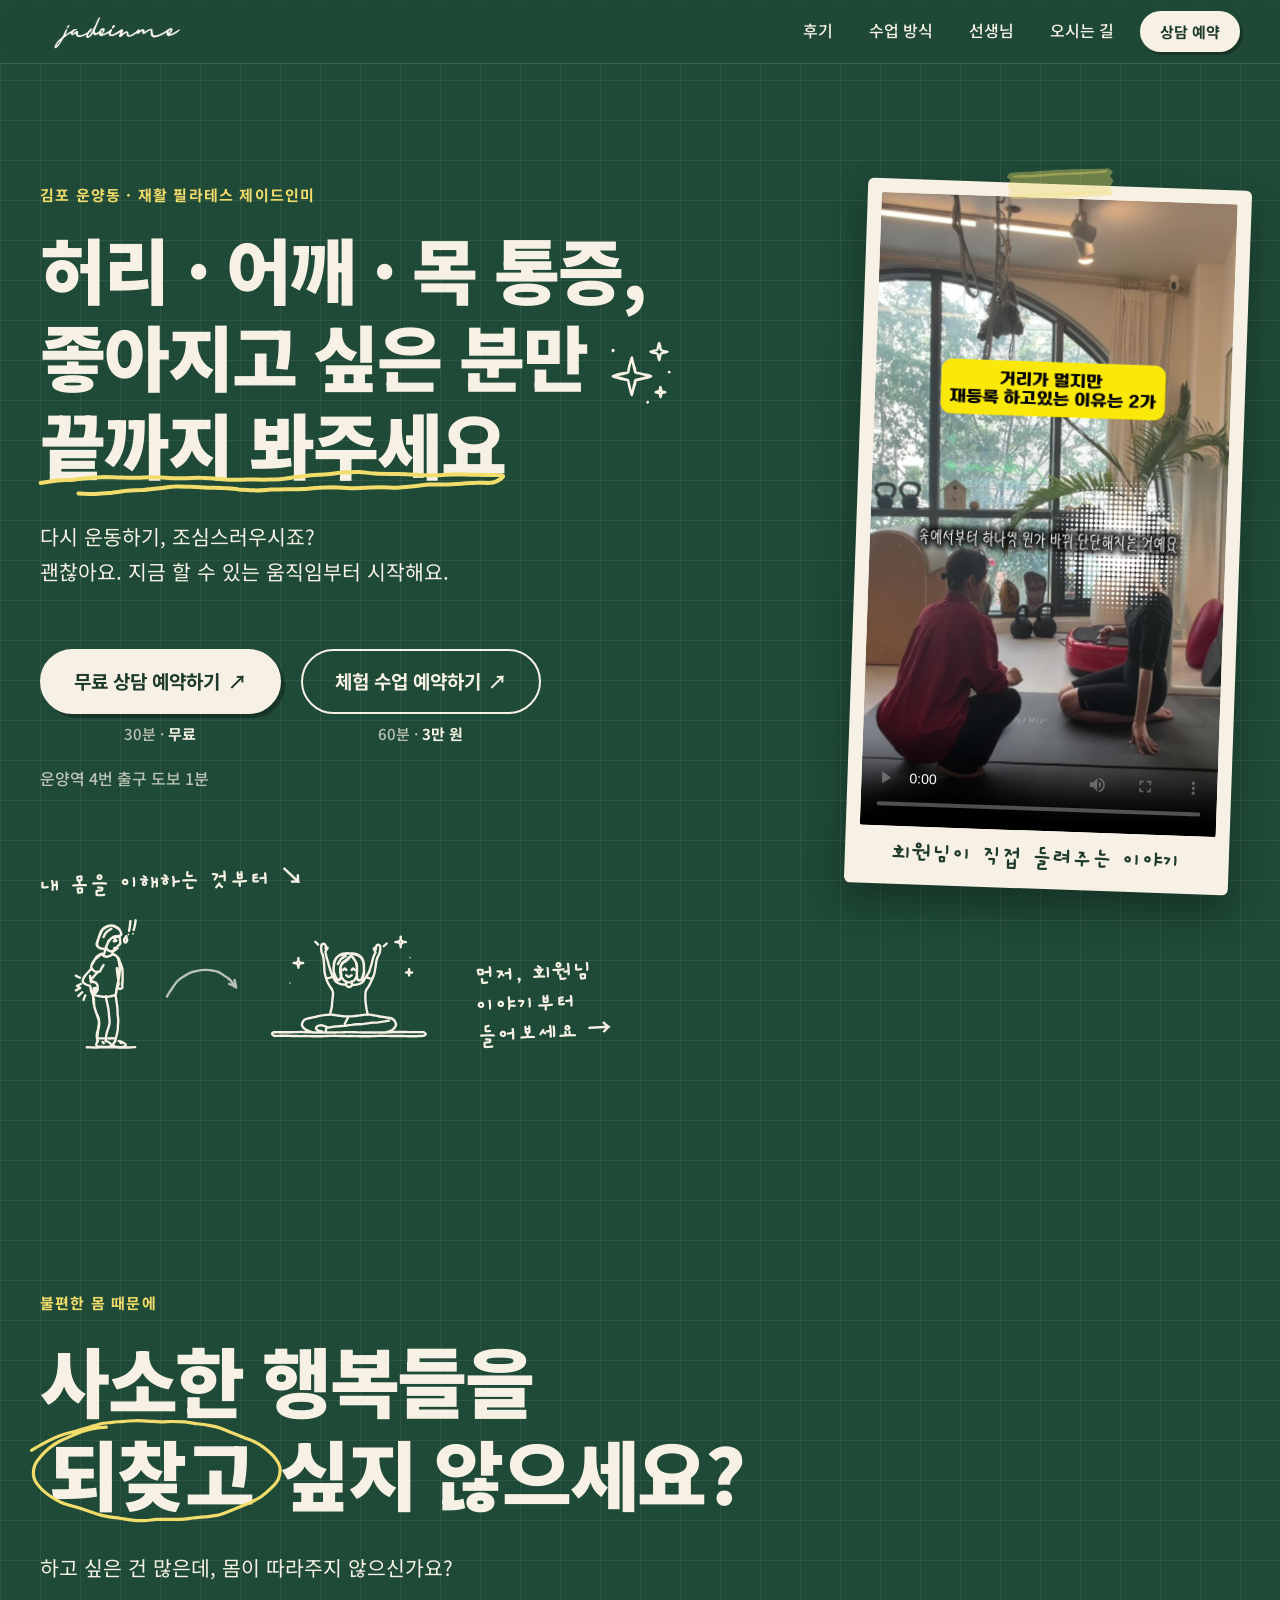
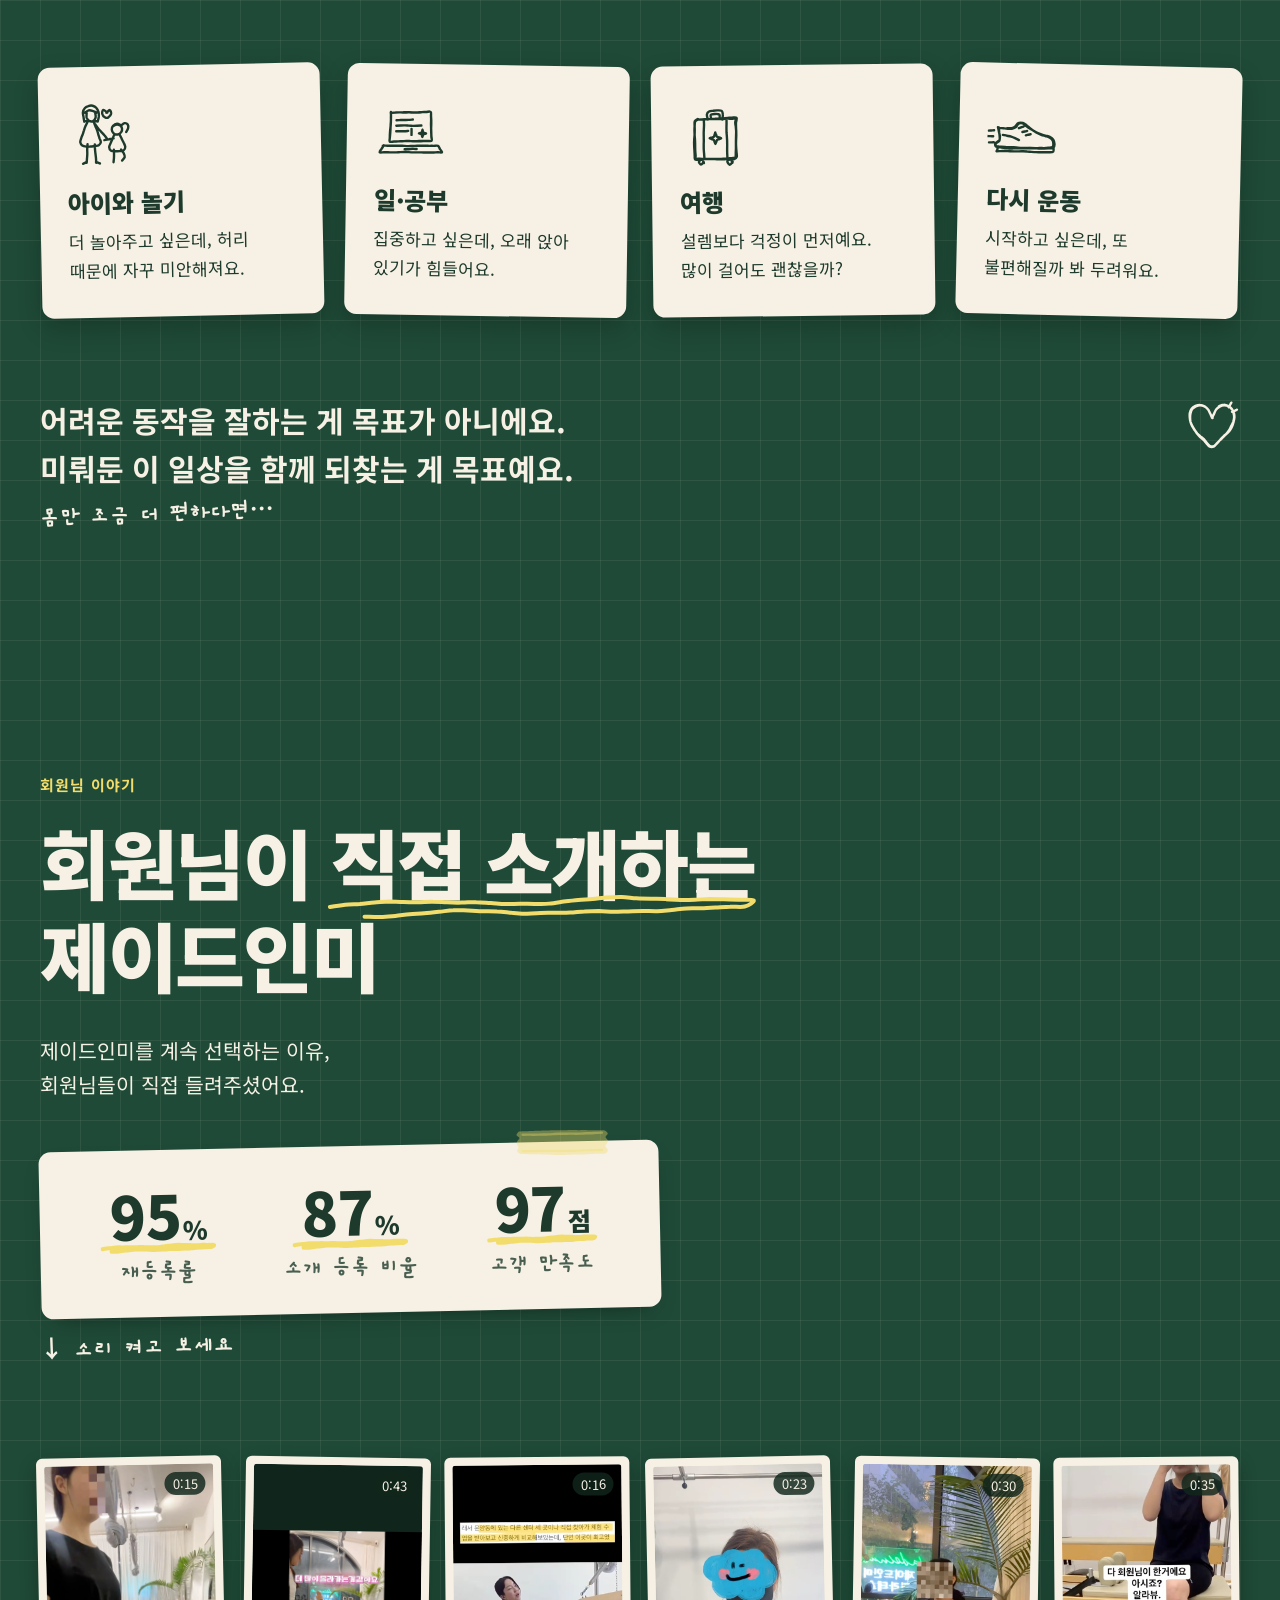
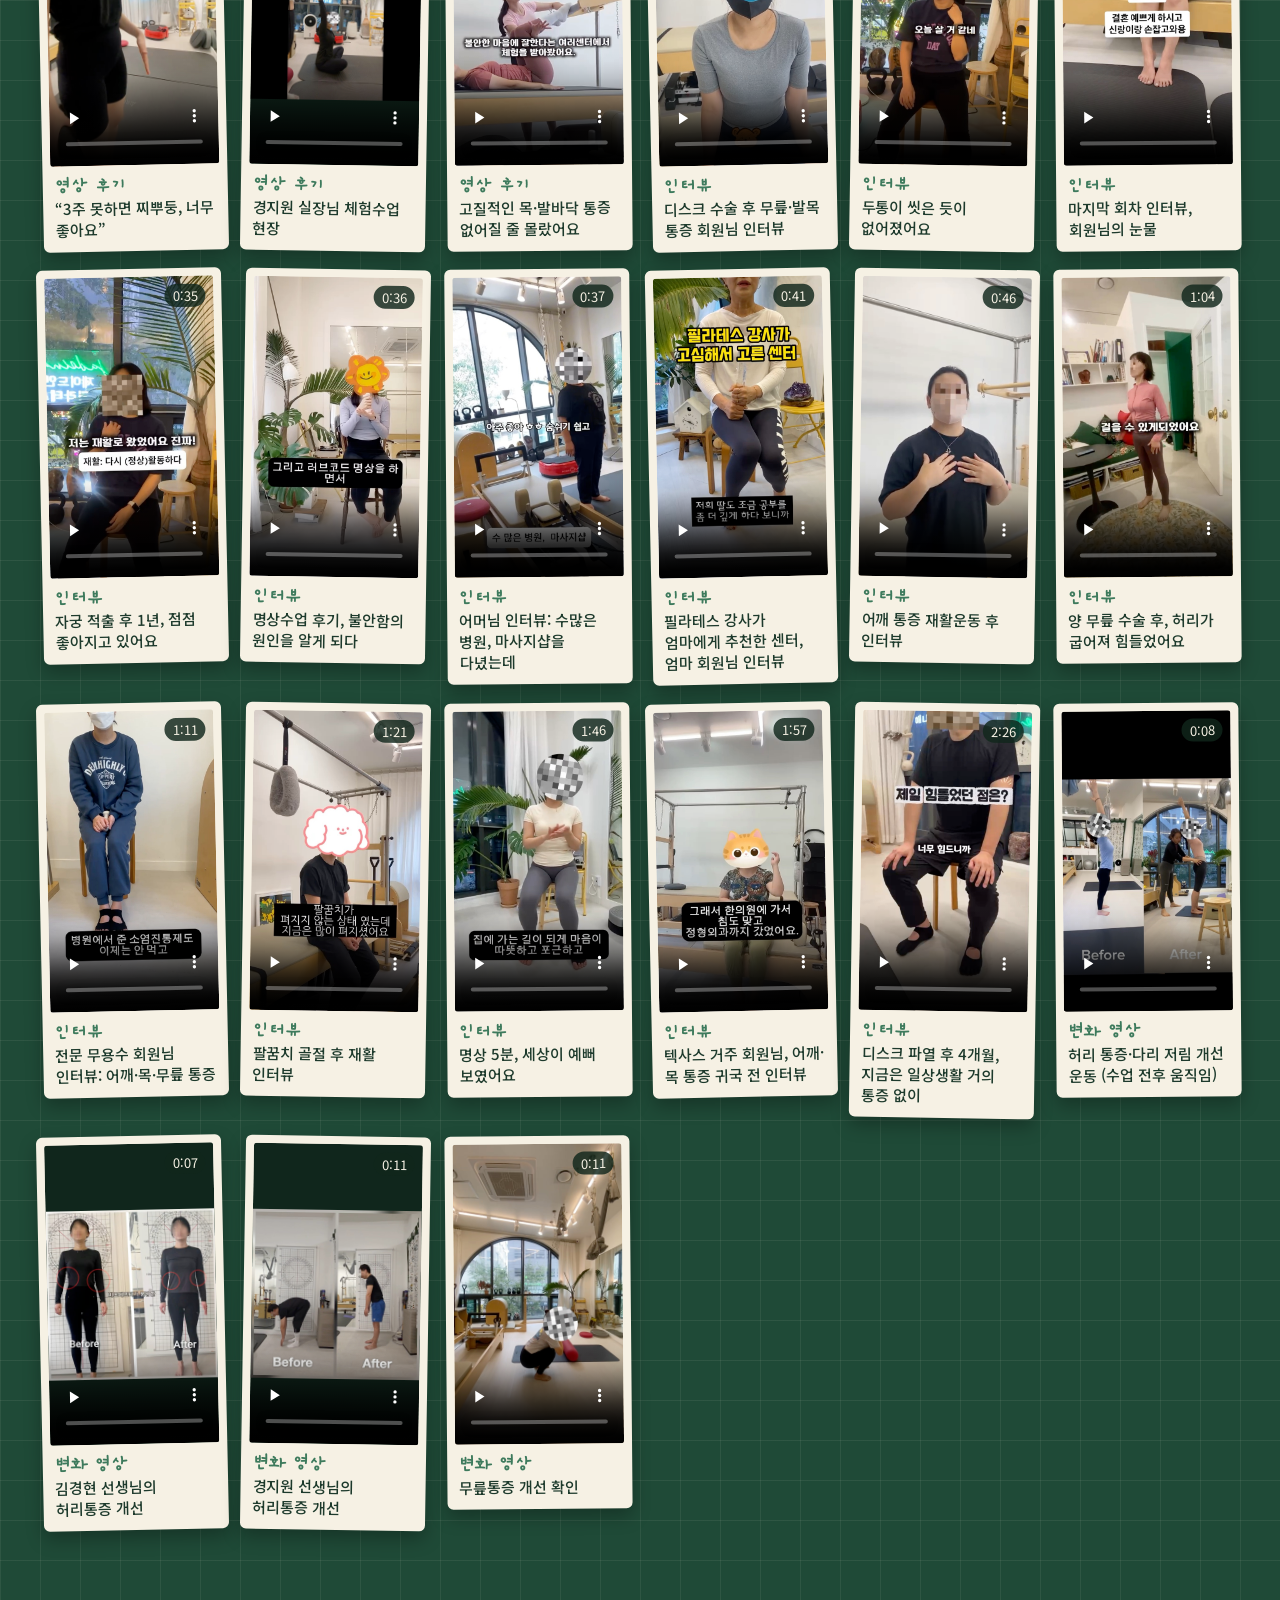
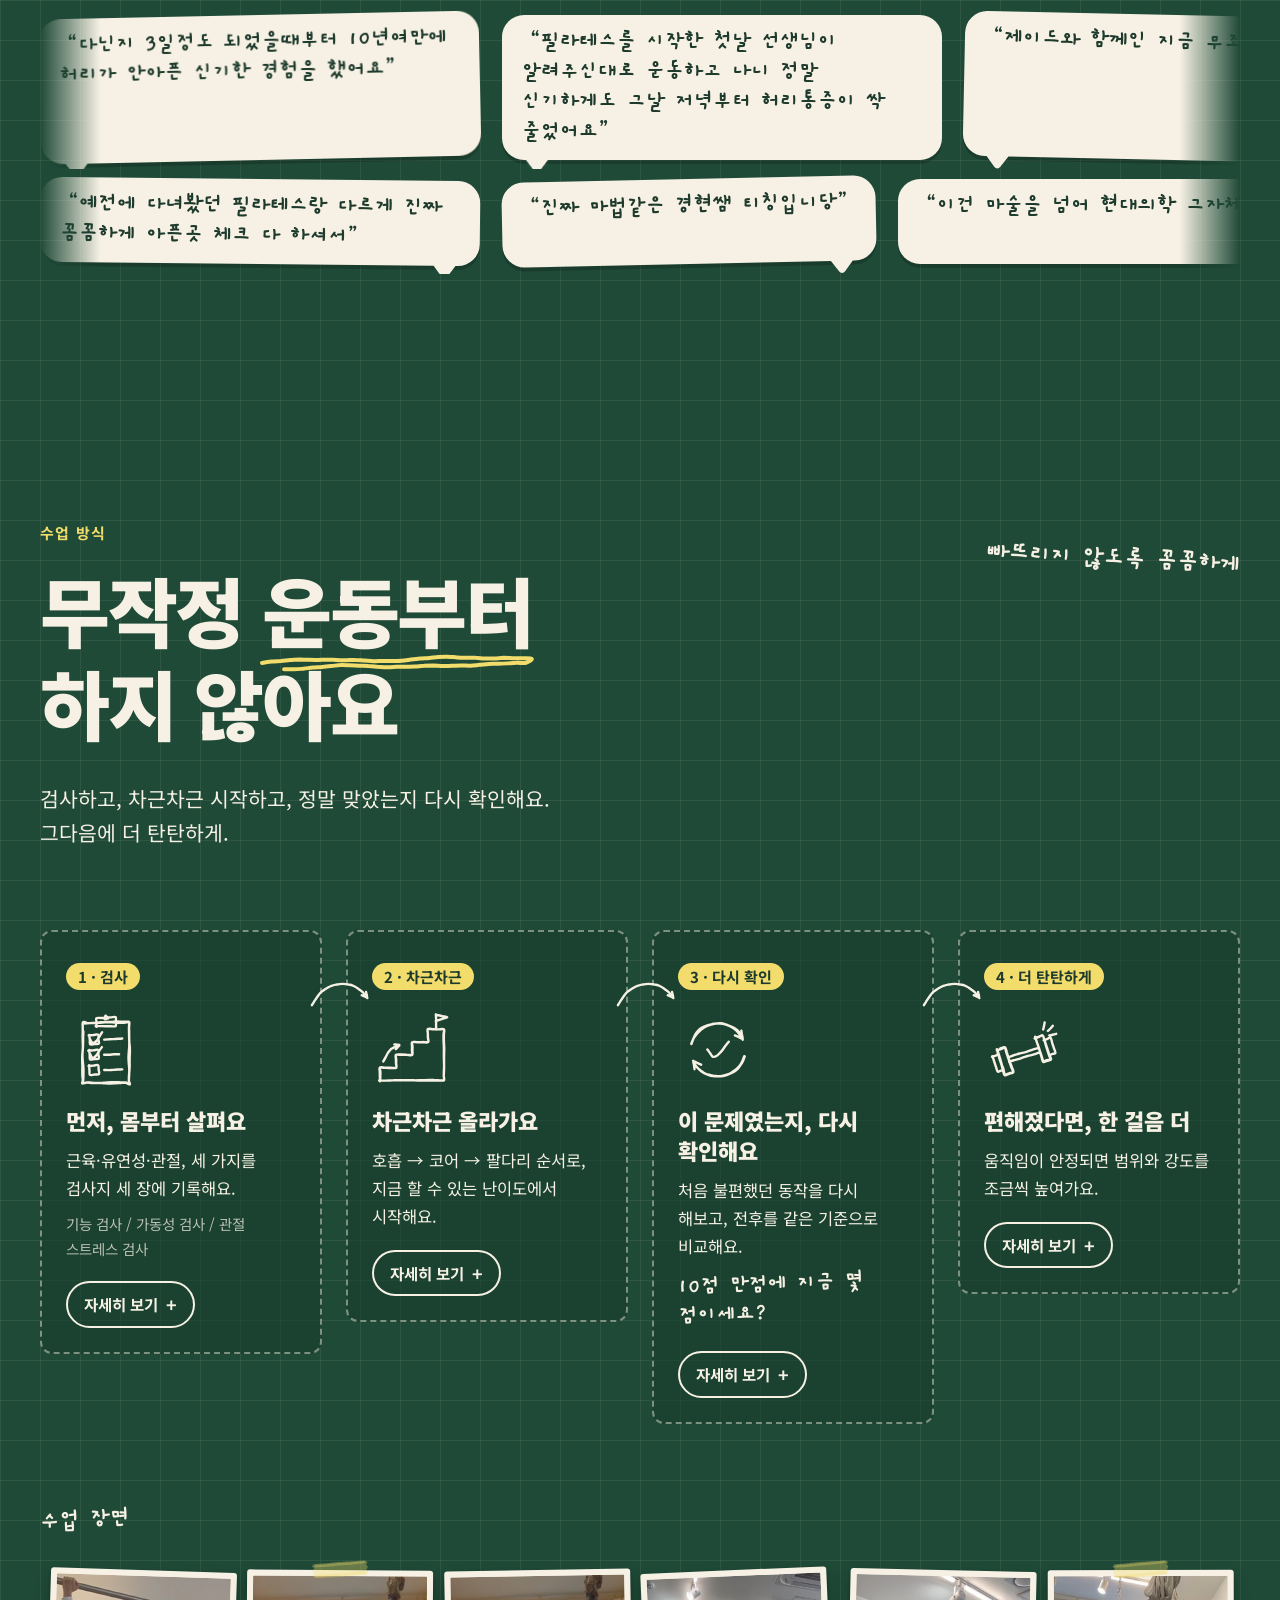
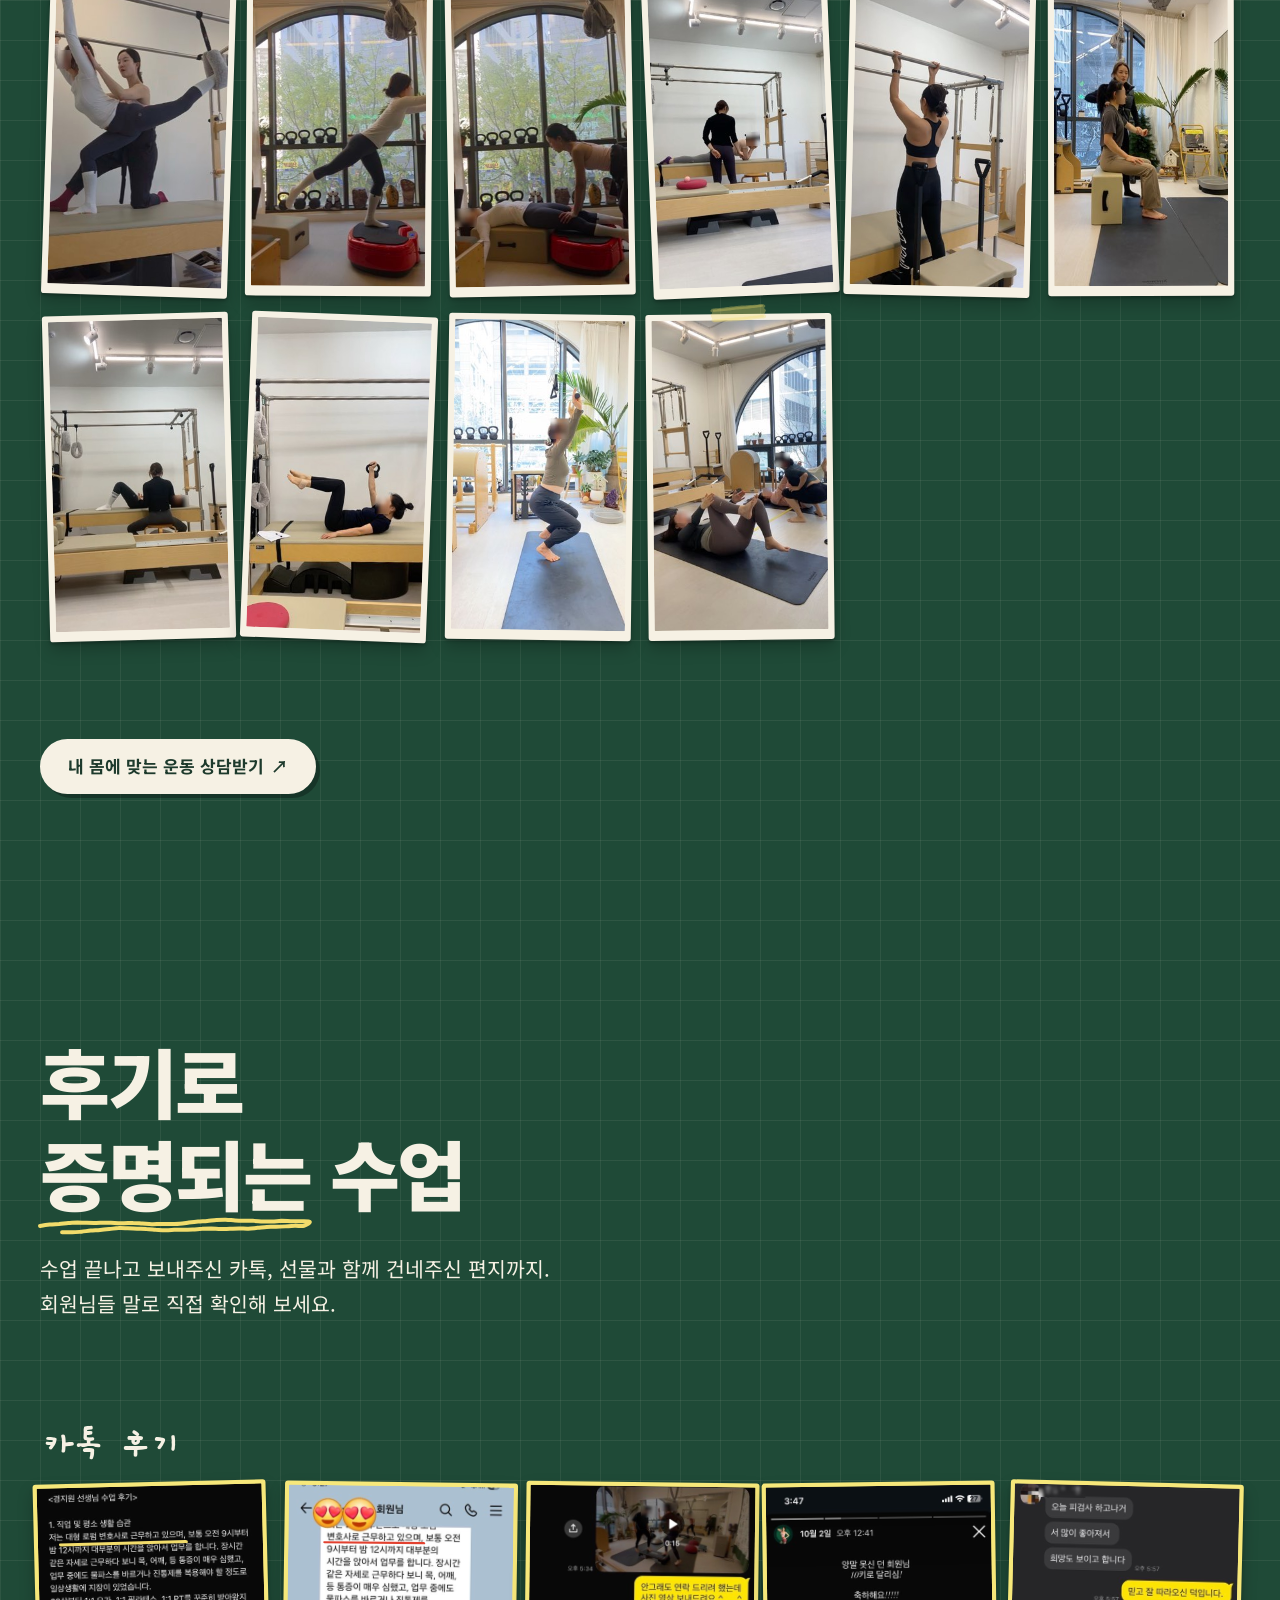
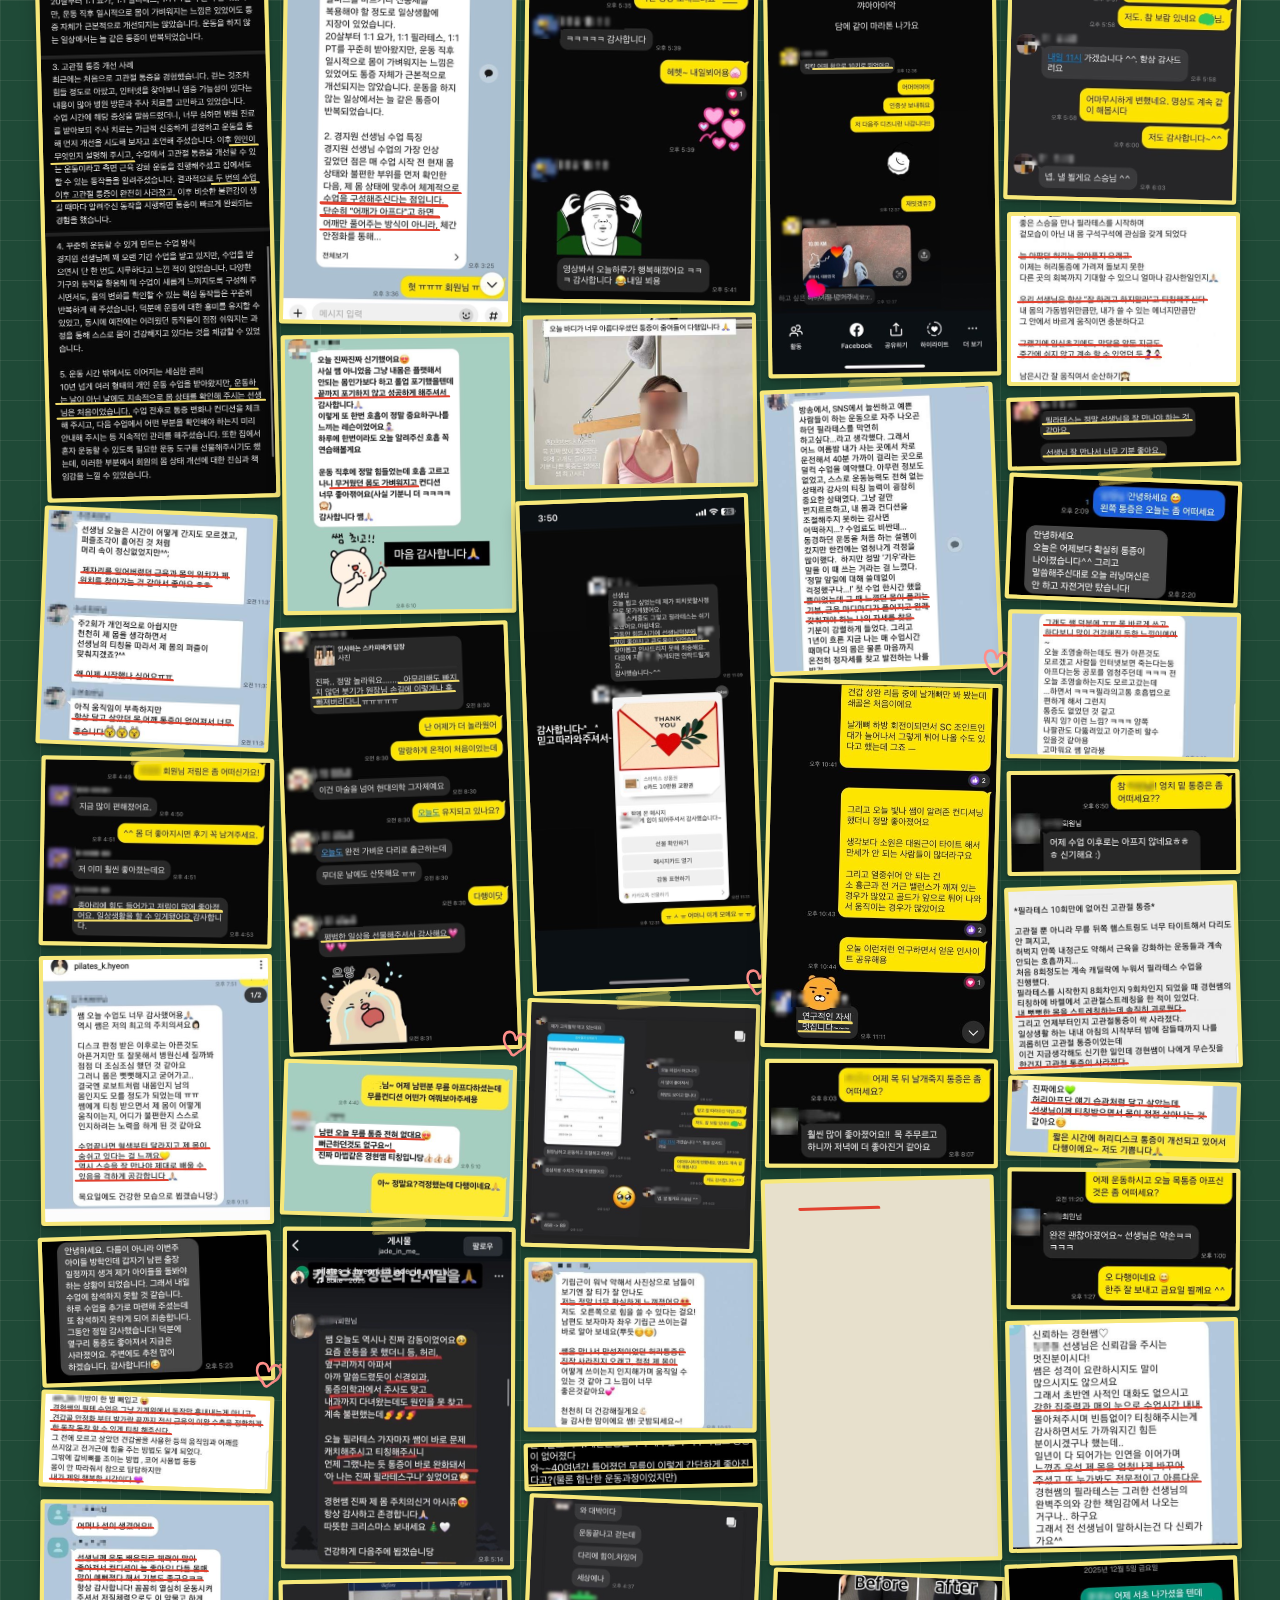
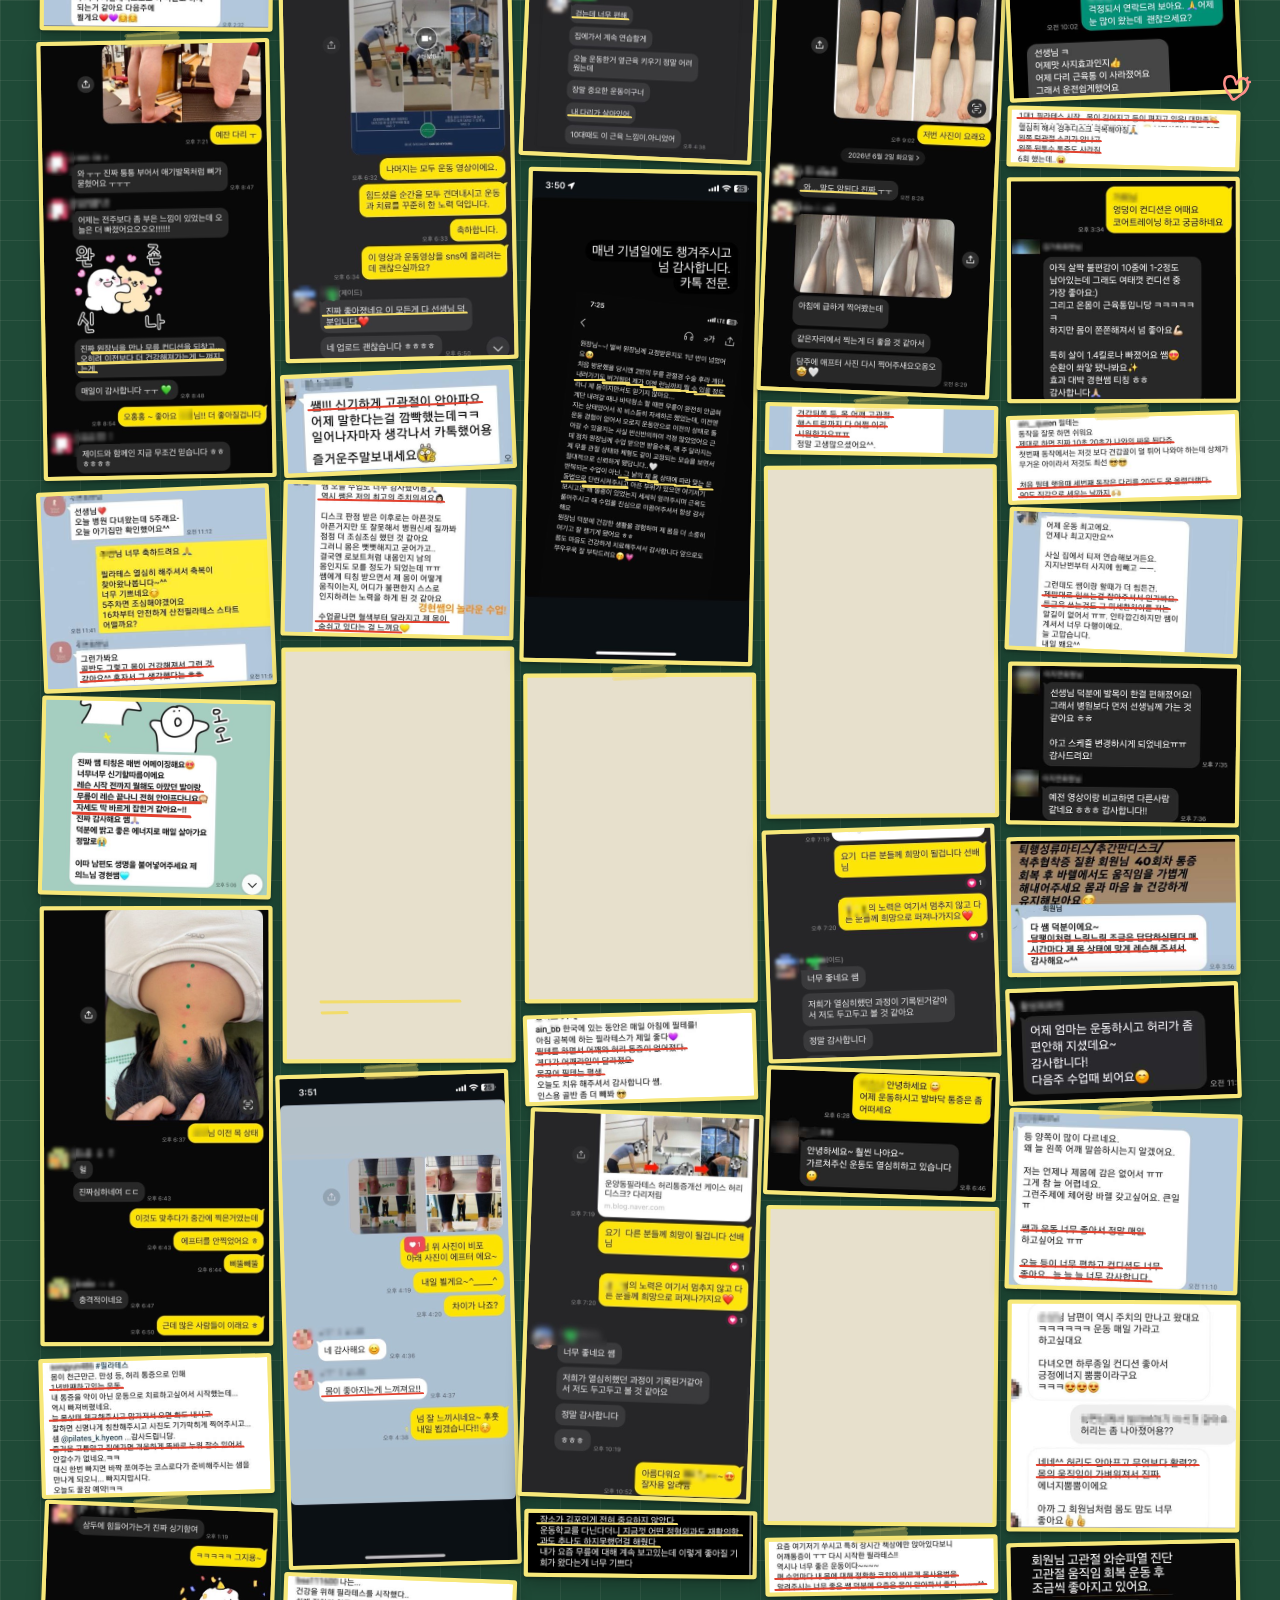
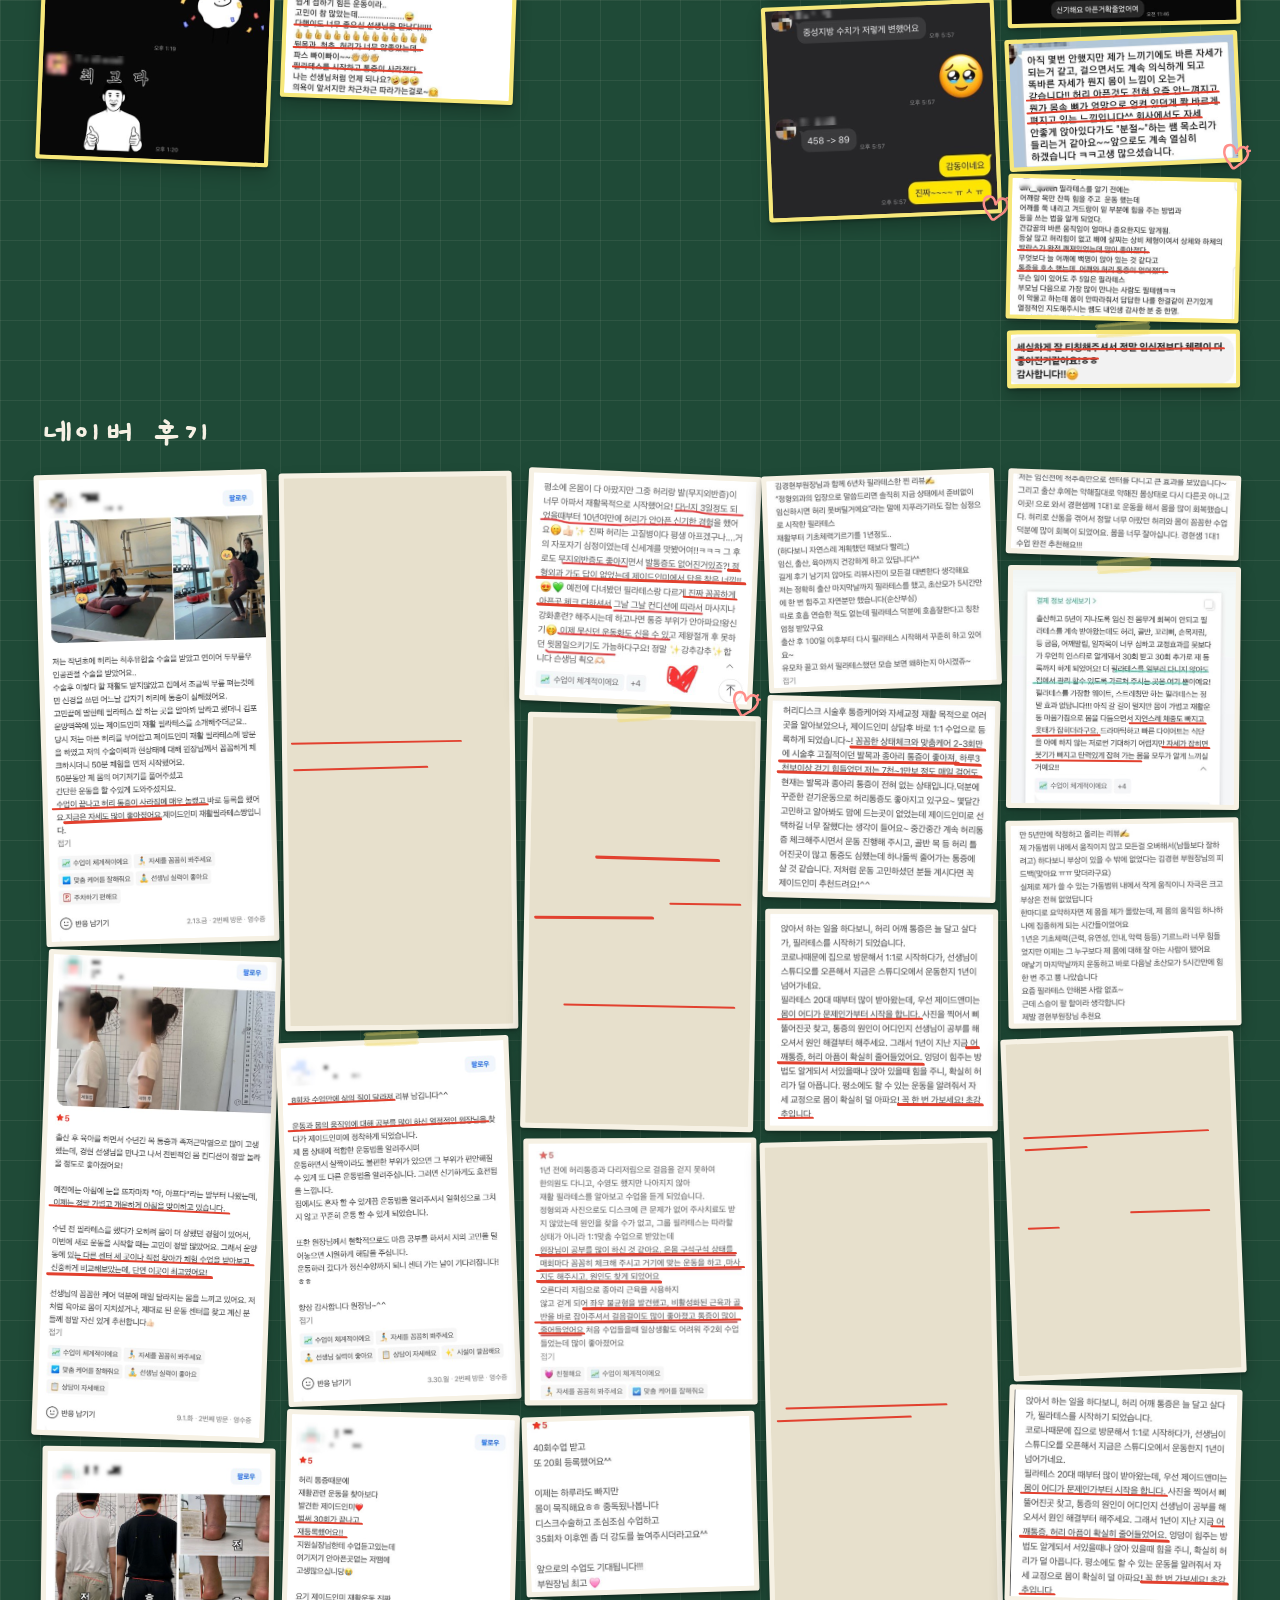
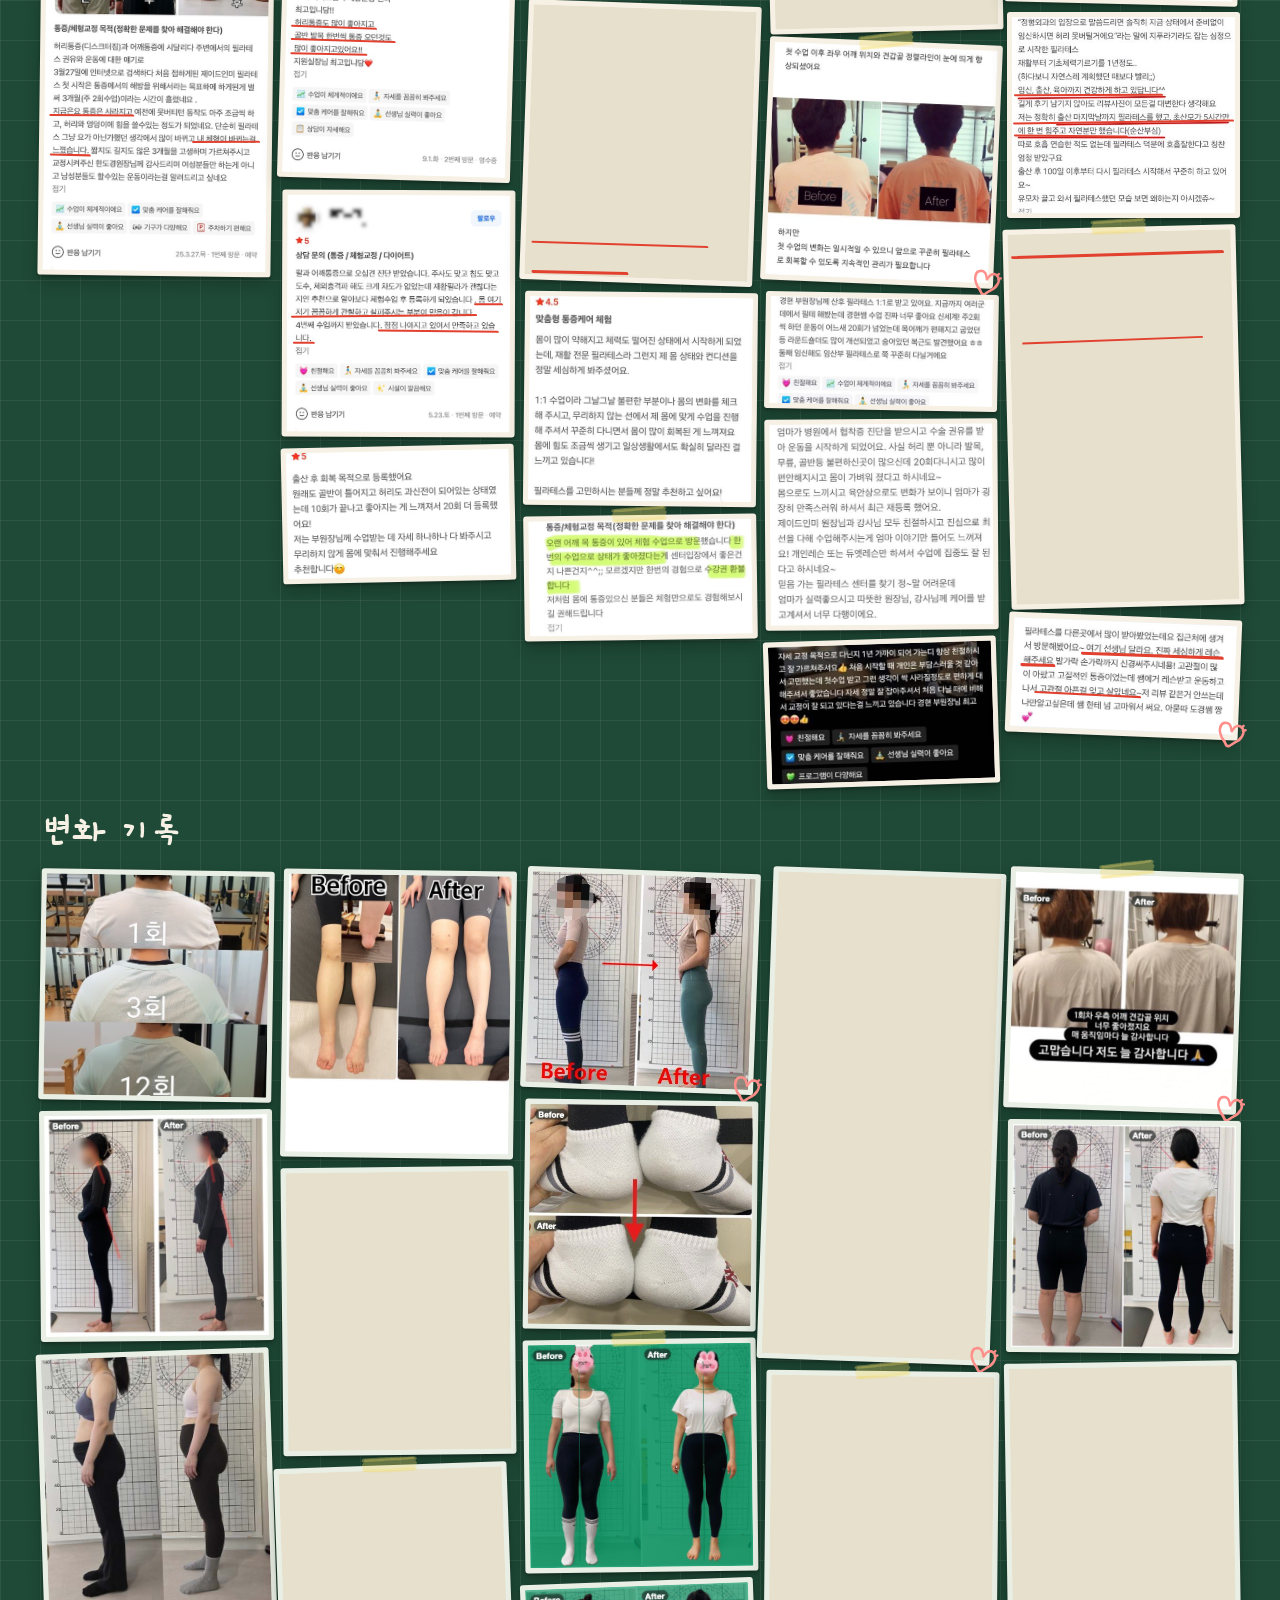
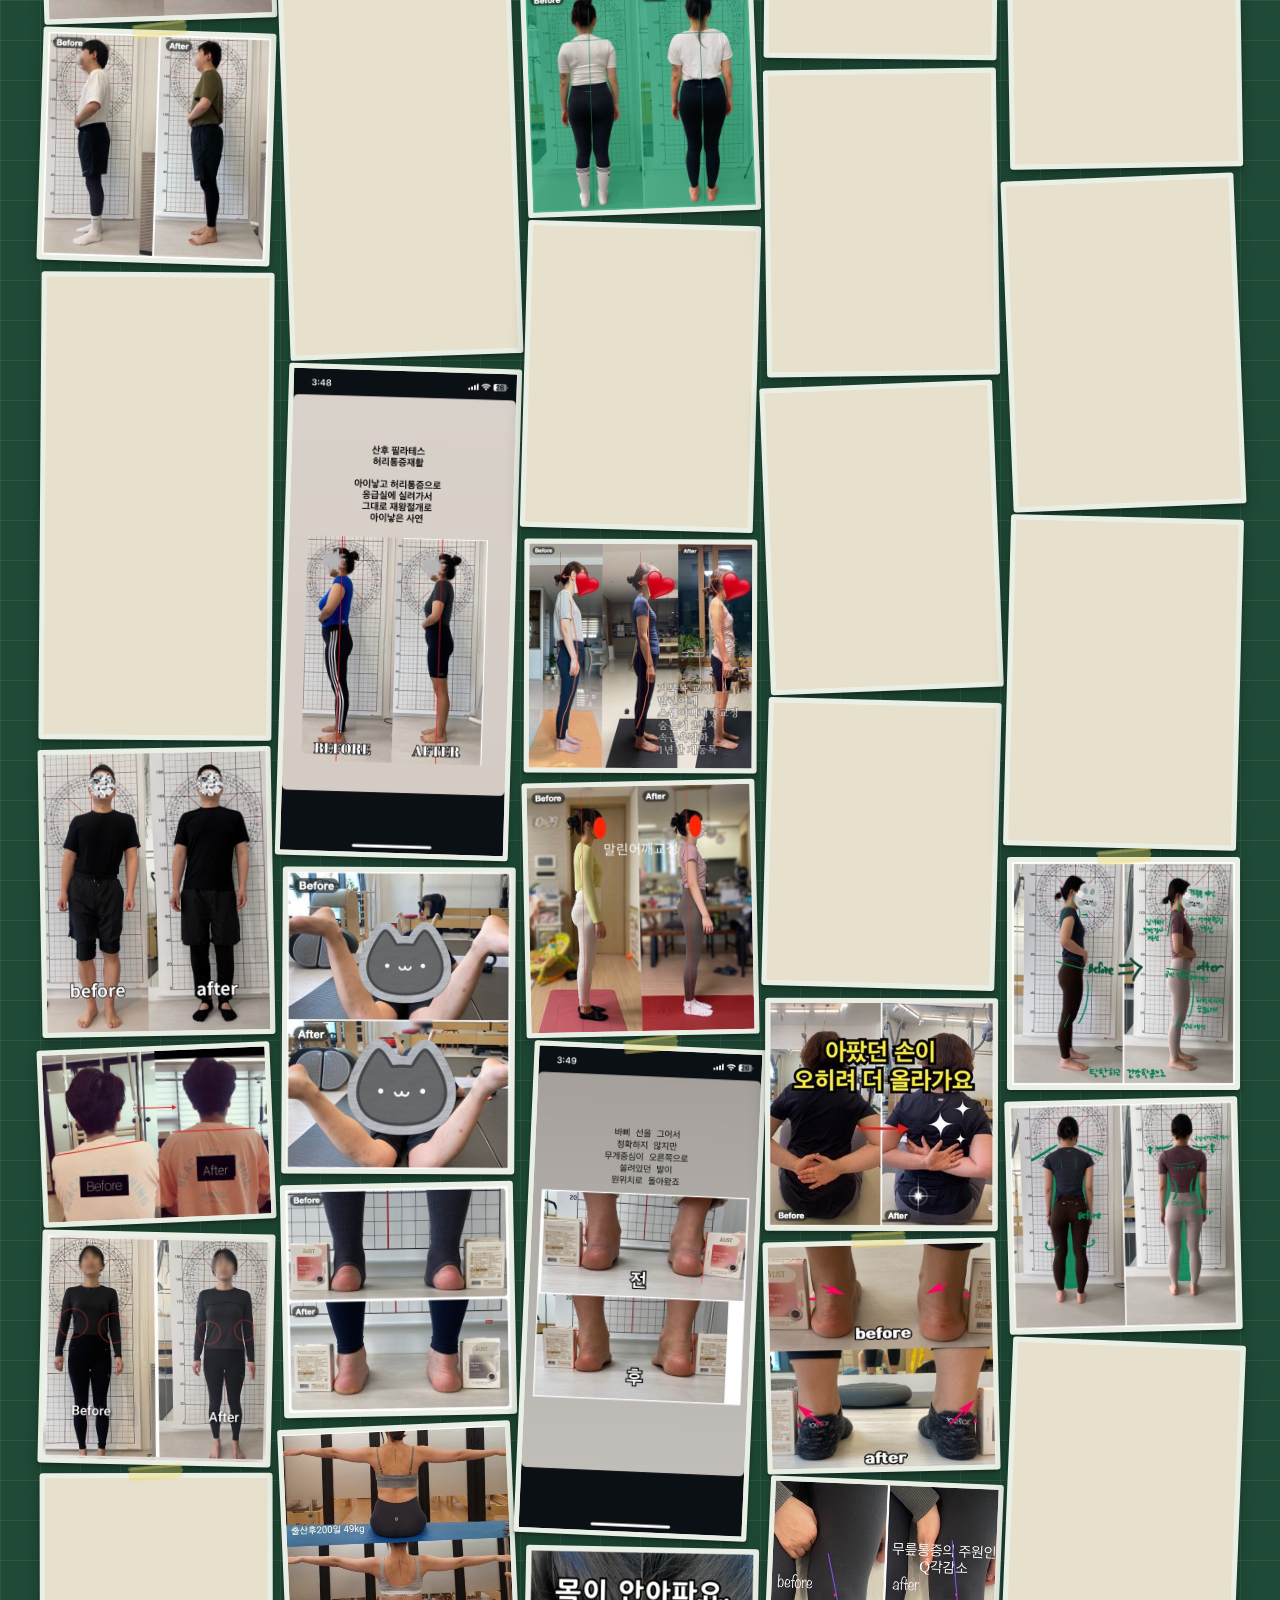
==== commit a1c67f1d: "상담·체험 섹션 이전 디자인 복구" ====
--- a/landing-v2/index.html
+++ b/landing-v2/index.html
@@ -22,7 +22,7 @@
 <link rel="preconnect" href="https://fonts.googleapis.com">
 <link rel="preconnect" href="https://fonts.gstatic.com" crossorigin>
 <link href="https://fonts.googleapis.com/css2?family=Gaegu:wght@400;700&family=Noto+Sans+KR:wght@400;500;700;900&display=swap" rel="stylesheet">
-<link rel="stylesheet" href="style.css?v=20261013l">
+<link rel="stylesheet" href="style.css?v=20261013m">
 <link rel="stylesheet" href="reviews.css?v=20261013d">
 <script>(function(){var h=document.documentElement;h.classList.add('js');setTimeout(function(){if(!window.__jadeReady){h.classList.remove('js');h.classList.add('no-js-fallback')}},2500)})()</script>
 </head>
@@ -429,16 +429,13 @@
       <span class="doodle doodle--wave head-doodle head-doodle--wave" aria-hidden="true"></span>
     </div>
     <div class="cards2 reveal">
-      <article class="card paper tilt-a book-card"><p class="tag">상담</p><h3>무료 상담</h3><p class="price">무료 · 30분</p><p>센터와 수업이 궁금하다면, 편하게 물어보세요.</p>
-        <div class="book-card__cta"><a class="btn btn--ink" href="https://booking.naver.com/booking/5/bizes/631233/items/5754491?area=ple&amp;lang=ko&amp;theme=place" target="_blank" rel="noopener">상담 예약하기 <span aria-hidden="true">↗</span></a></div>
-      </article>
-      <article class="card paper tilt-b book-card"><p class="tag">체험</p><h3>체험 수업</h3><p class="price">3만 원 · 총 60분</p><p class="sub">상담 20분 + 수업 40분</p><p>수업 방식과 선생님이 나와 맞을지, 직접 느껴보세요.</p>
-        <div class="book-card__cta"><a class="btn btn--ghost" href="https://booking.naver.com/booking/5/bizes/631233/items/6654138?area=ple&amp;lang=ko&amp;theme=place" target="_blank" rel="noopener">체험 예약하기 <span aria-hidden="true">↗</span></a></div>
-      </article>
+      <article class="card paper tilt-a"><p class="tag">상담</p><h3>무료 상담</h3><p class="price">무료 · 30분</p><p>센터와 수업이 궁금하다면, 편하게 물어보세요.</p></article>
+      <article class="card paper tilt-b"><p class="tag">체험</p><h3>체험 수업</h3><p class="price">3만 원 · 총 60분</p><p class="sub">상담 20분 + 수업 40분</p><p>수업 방식과 선생님이 나와 맞을지, 직접 느껴보세요.</p></article>
     </div>
     <div class="booking-flow reveal">
       <p class="flow">네이버 예약 → 센터에서 연락 → 시간 확정</p>
       <p class="flow-note">예약을 남겨 주시면 제이드인미에서 연락드려 상담·체험 여부를 확인하고 시간을 확정해 드려요.</p>
+      <a class="btn btn--xl" href="https://booking.naver.com/booking/5/bizes/631233?area=ple&amp;lang=ko&amp;theme=place" target="_blank" rel="noopener">네이버로 상담·체험 예약하기 <span aria-hidden="true">↗</span></a>
       <p class="note note--inline">고민은 상담에서 같이 해요 <span class="doodle doodle--star" aria-hidden="true"></span></p>
     </div>
   </div>
--- a/landing-v2/style.css
+++ b/landing-v2/style.css
@@ -377,12 +377,6 @@
 .flow-note{margin-top:10px;color:var(--chalk-dim);max-width:34em;margin-bottom:calc(var(--cell)*1)}
 .booking-flow .note{display:flex;align-items:center;gap:10px;margin-top:20px}
 .booking-flow .doodle--star{width:34px;color:var(--chalk);flex:none}
-/* 카드마다 자기 예약 버튼 — 카드 높이가 달라도 버튼은 같은 줄에 */
-.book-card{display:flex;flex-direction:column;align-items:flex-start}
-.book-card__cta{margin-top:auto;padding-top:26px}
-.book-card .btn{white-space:nowrap}
-.book-card .btn--ink:hover{background:var(--marker);color:var(--ink);border-color:var(--ink)}
-@media (max-width:560px){.book-card{align-items:stretch}.book-card .tag{align-self:flex-start}.book-card .btn{width:100%}}
 
 /* ---------- location ---------- */
 .loc-grid{display:grid;grid-template-columns:repeat(12,1fr);column-gap:var(--gap);row-gap:calc(var(--cell)*1.5);align-items:start}
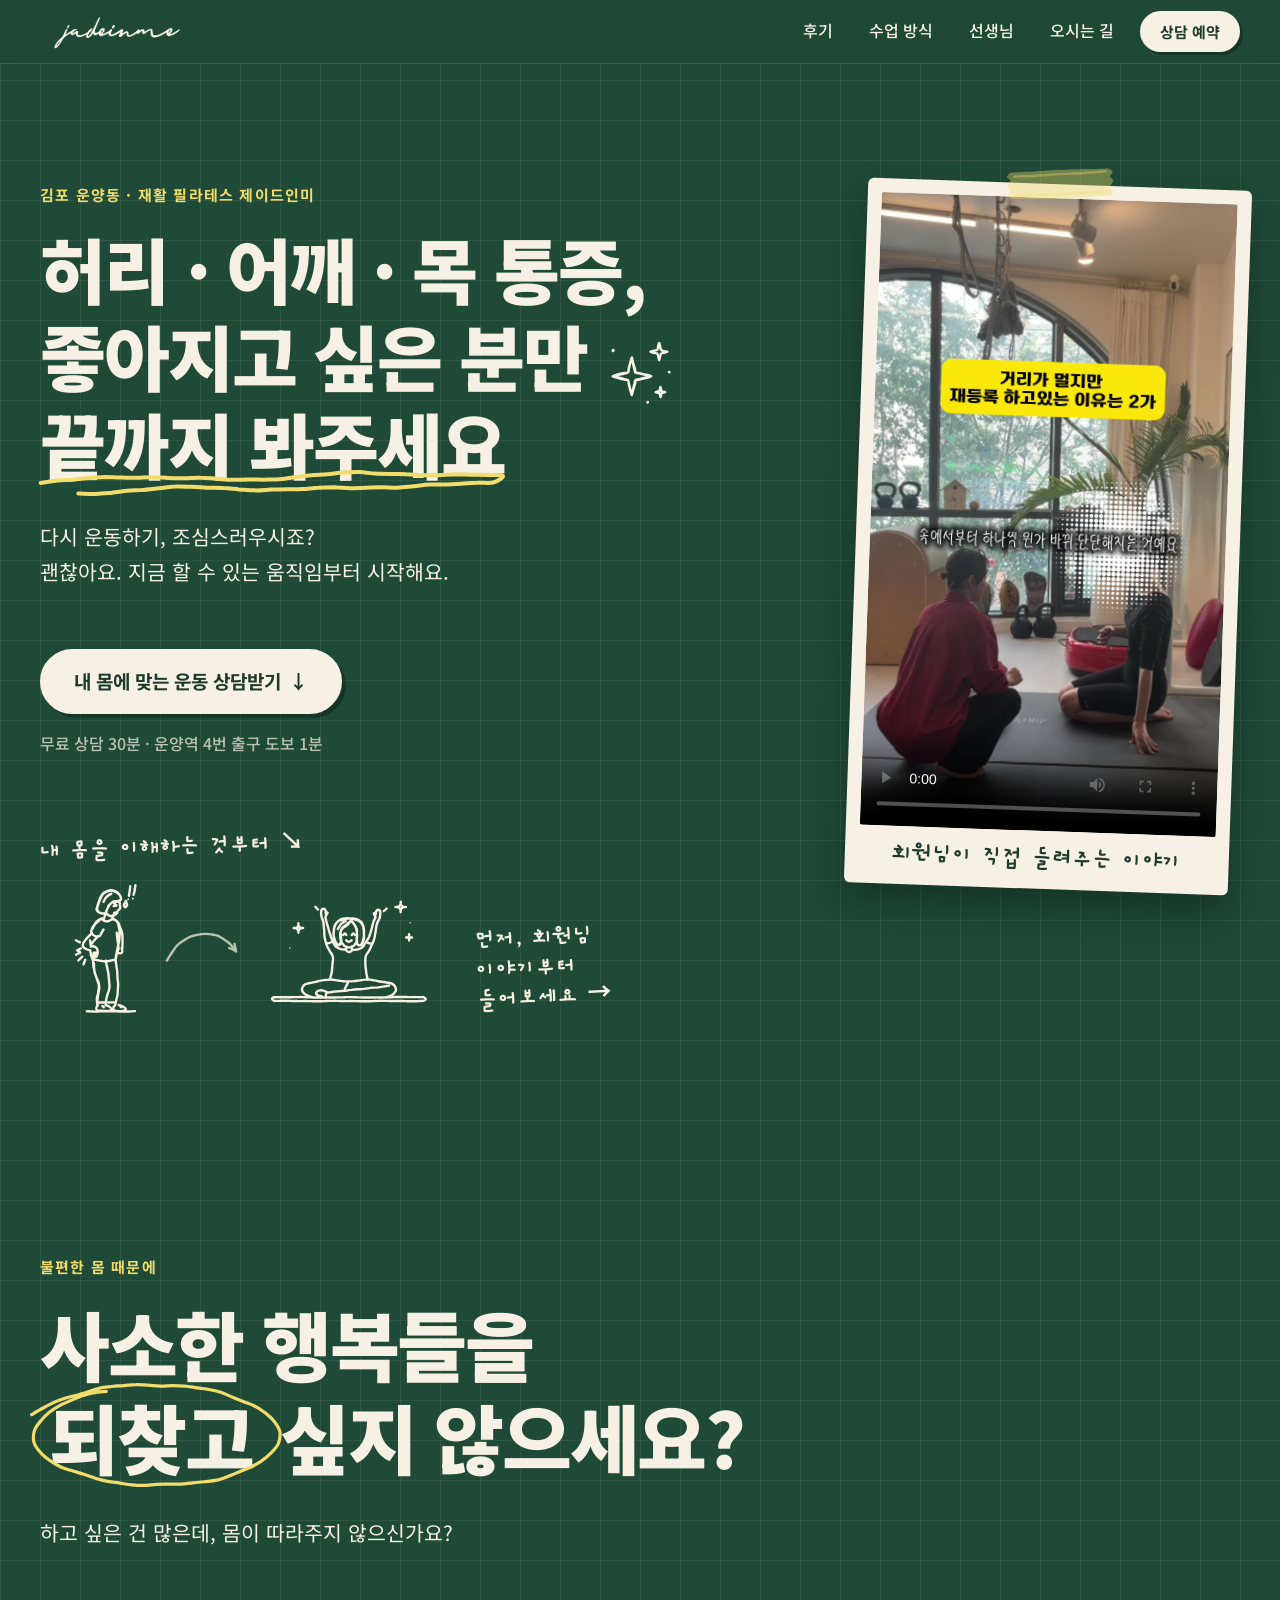
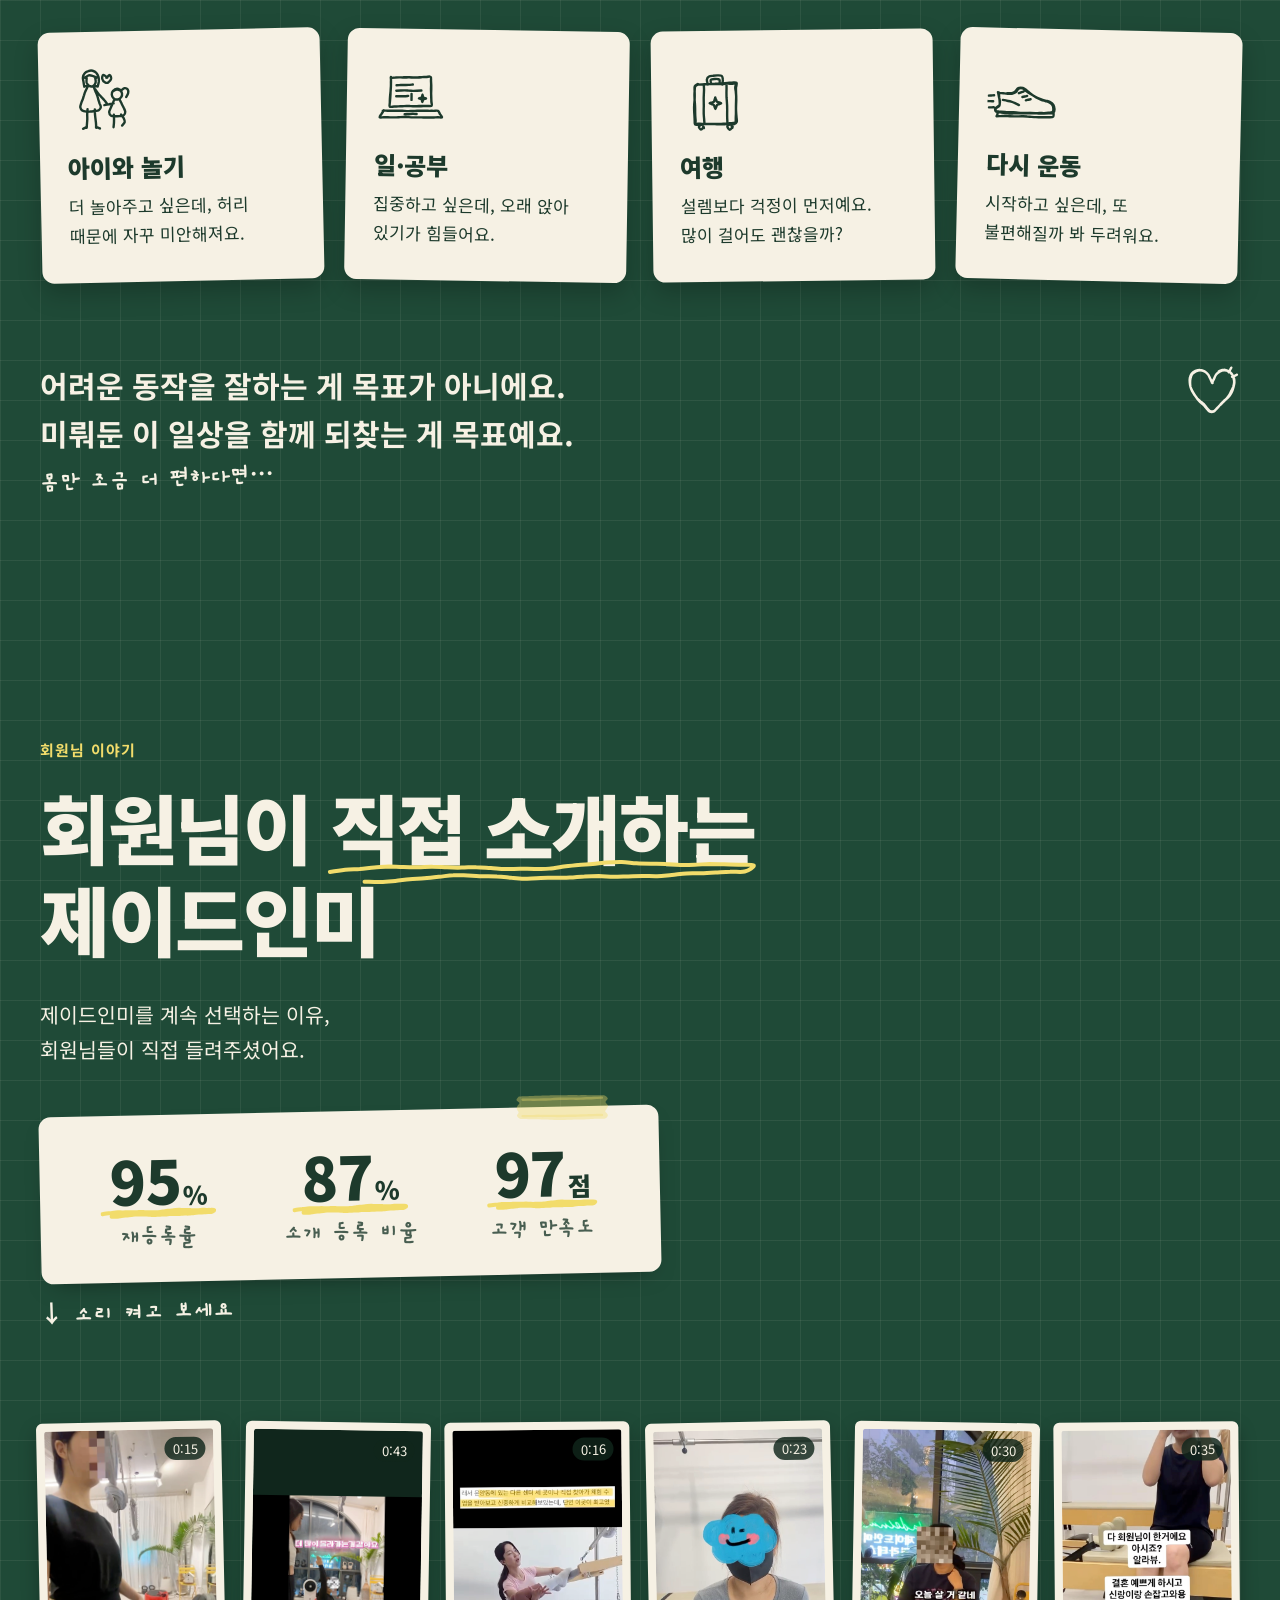
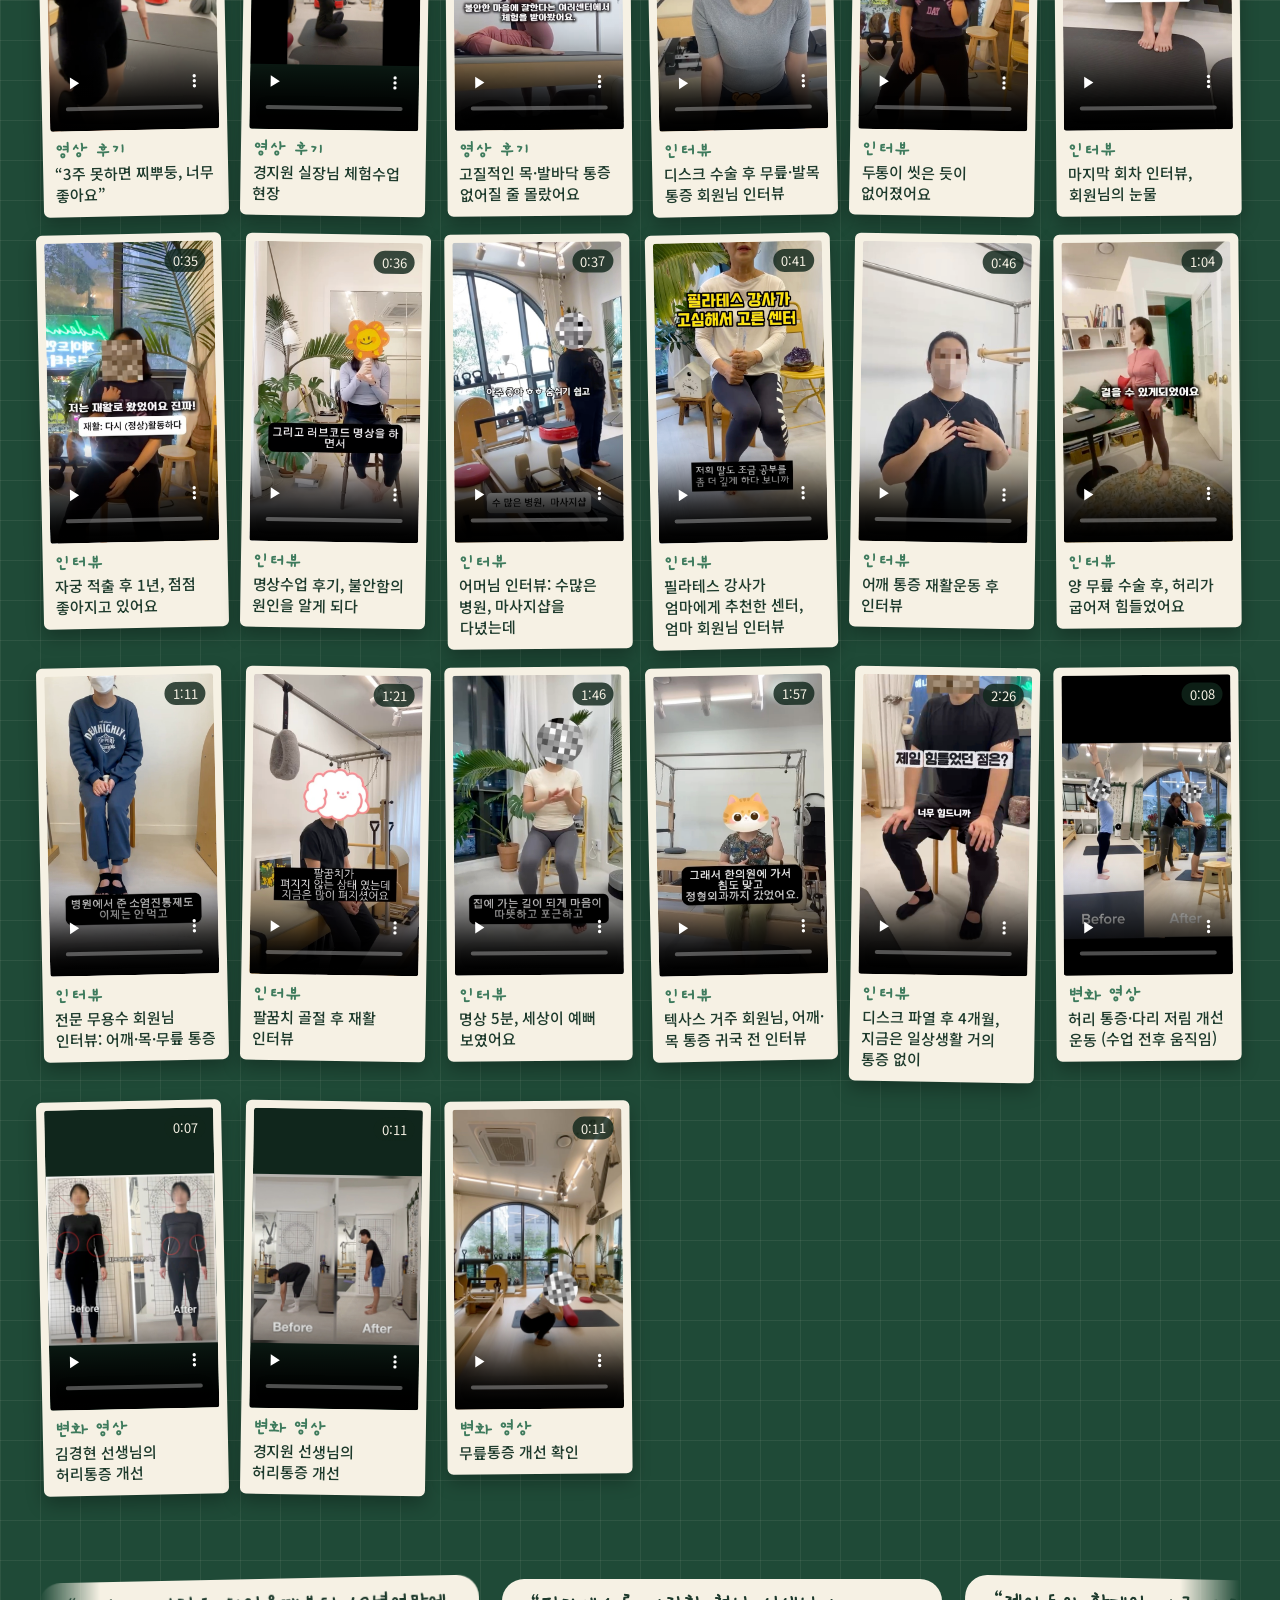
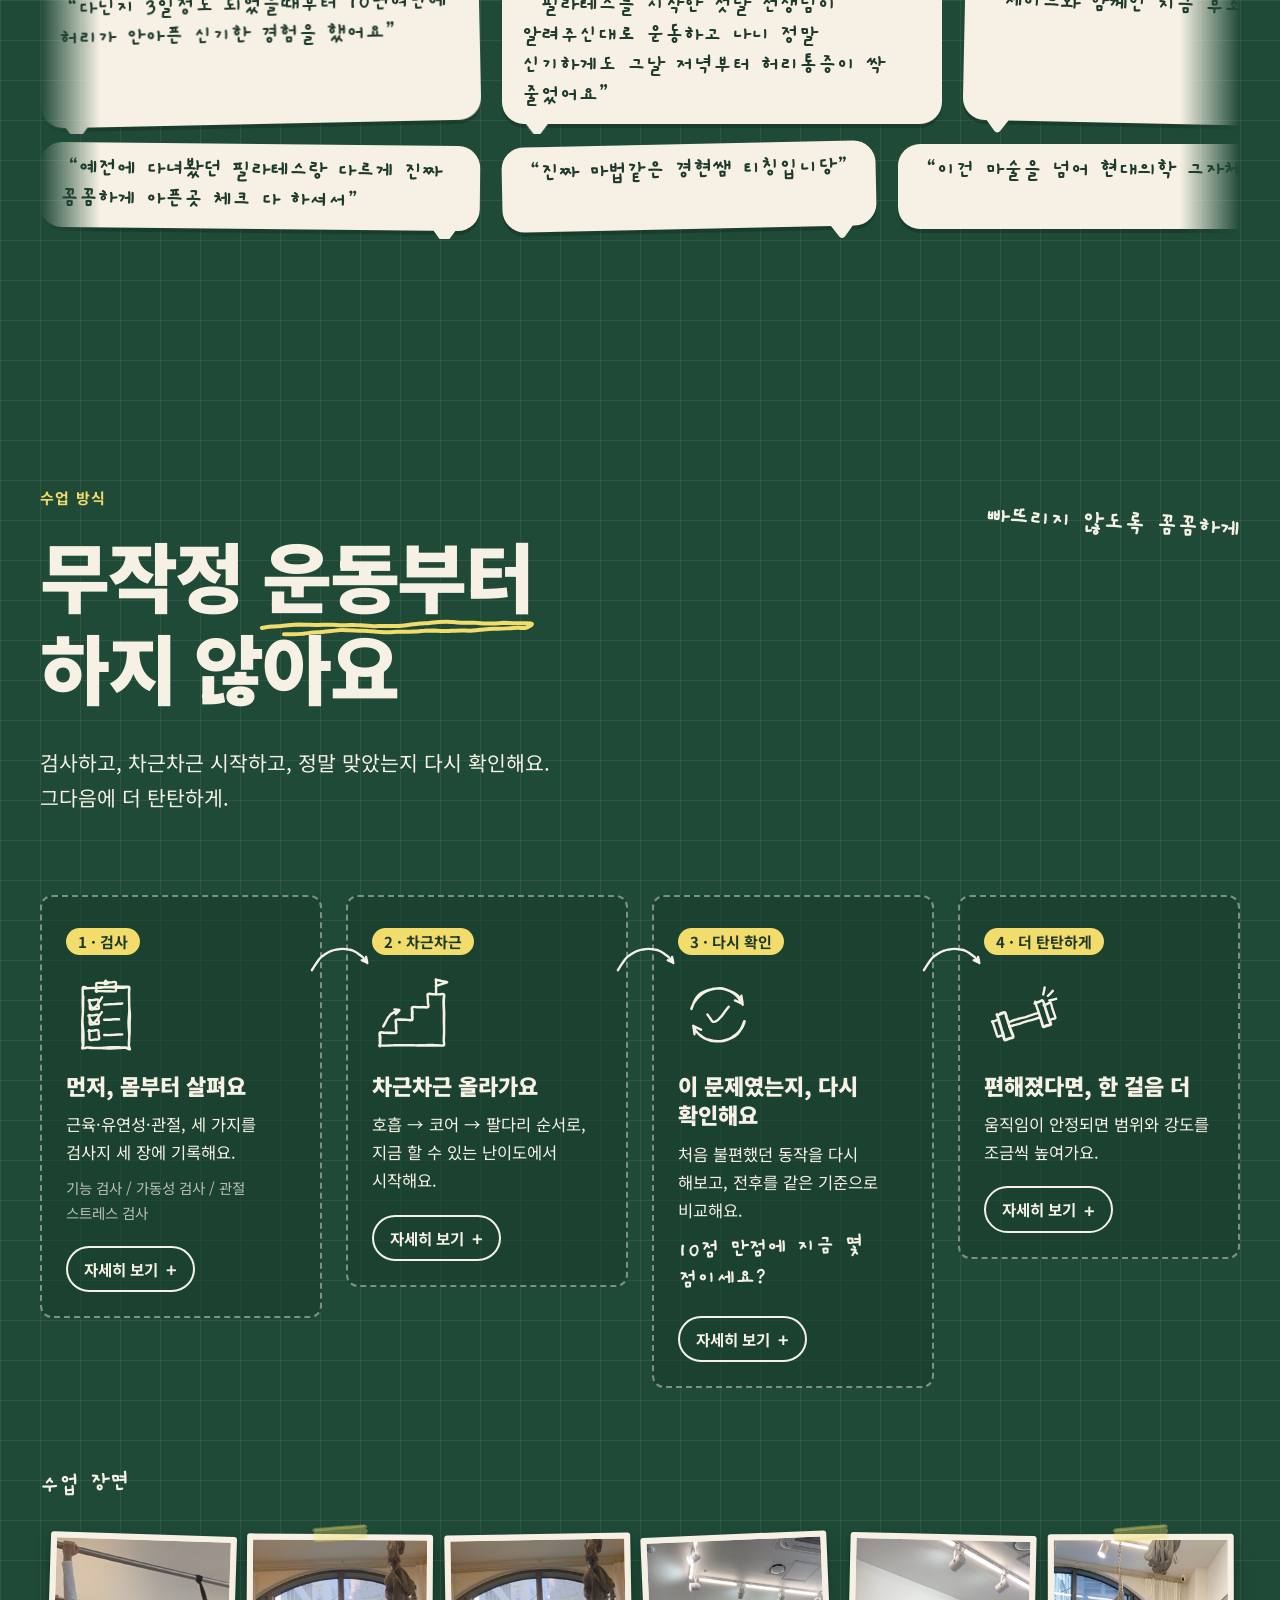
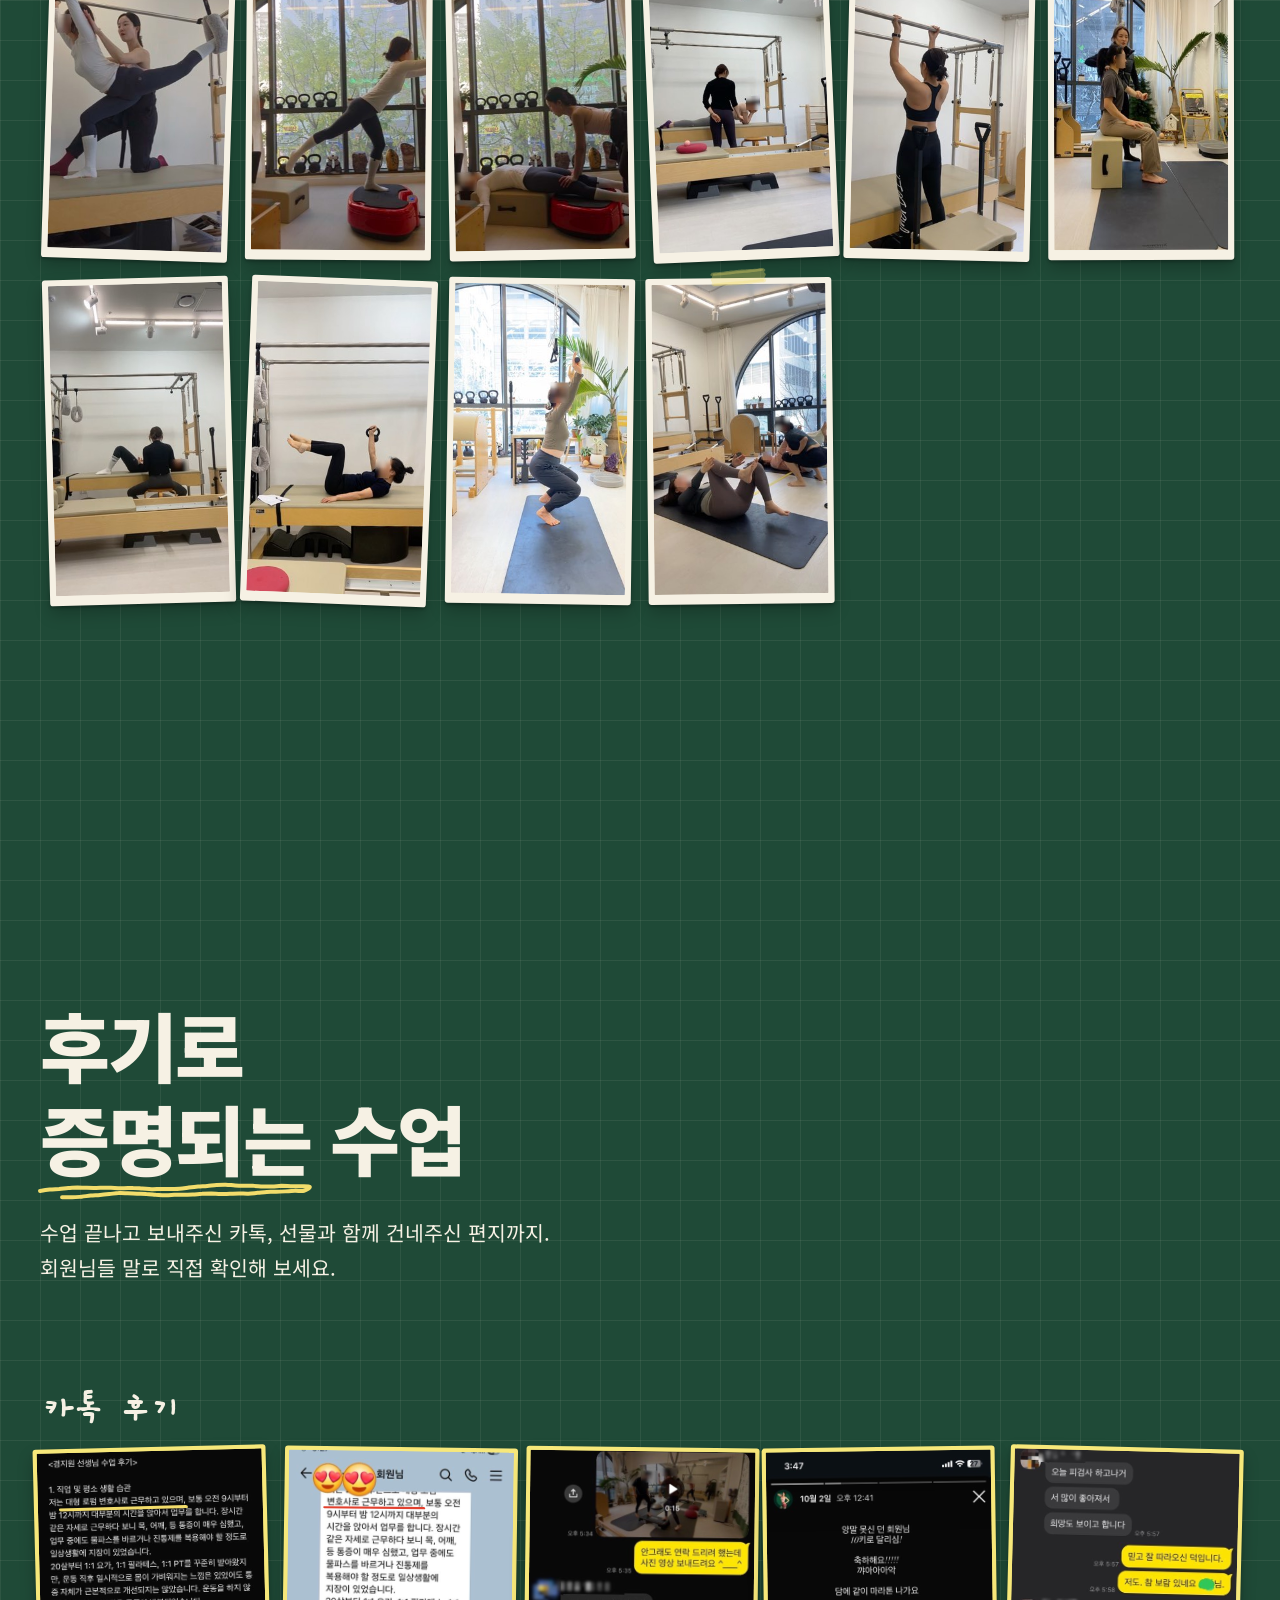
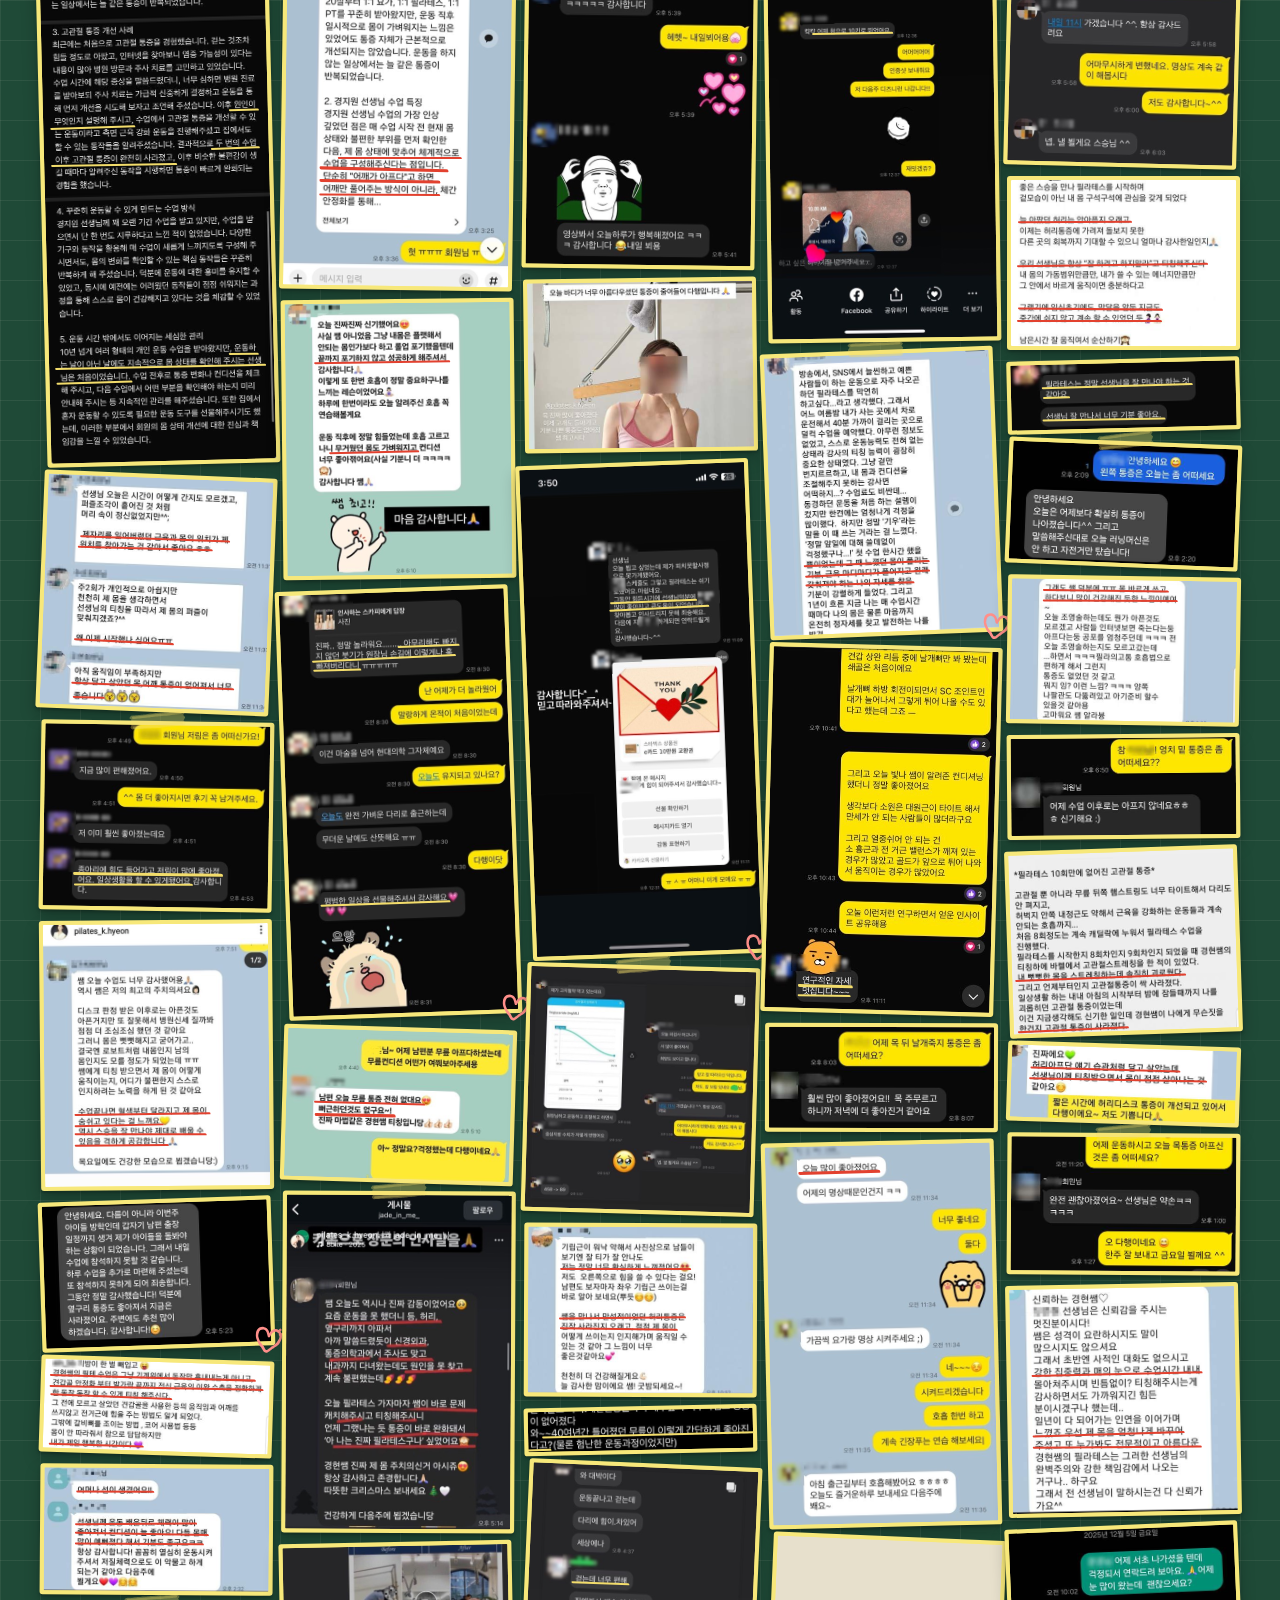
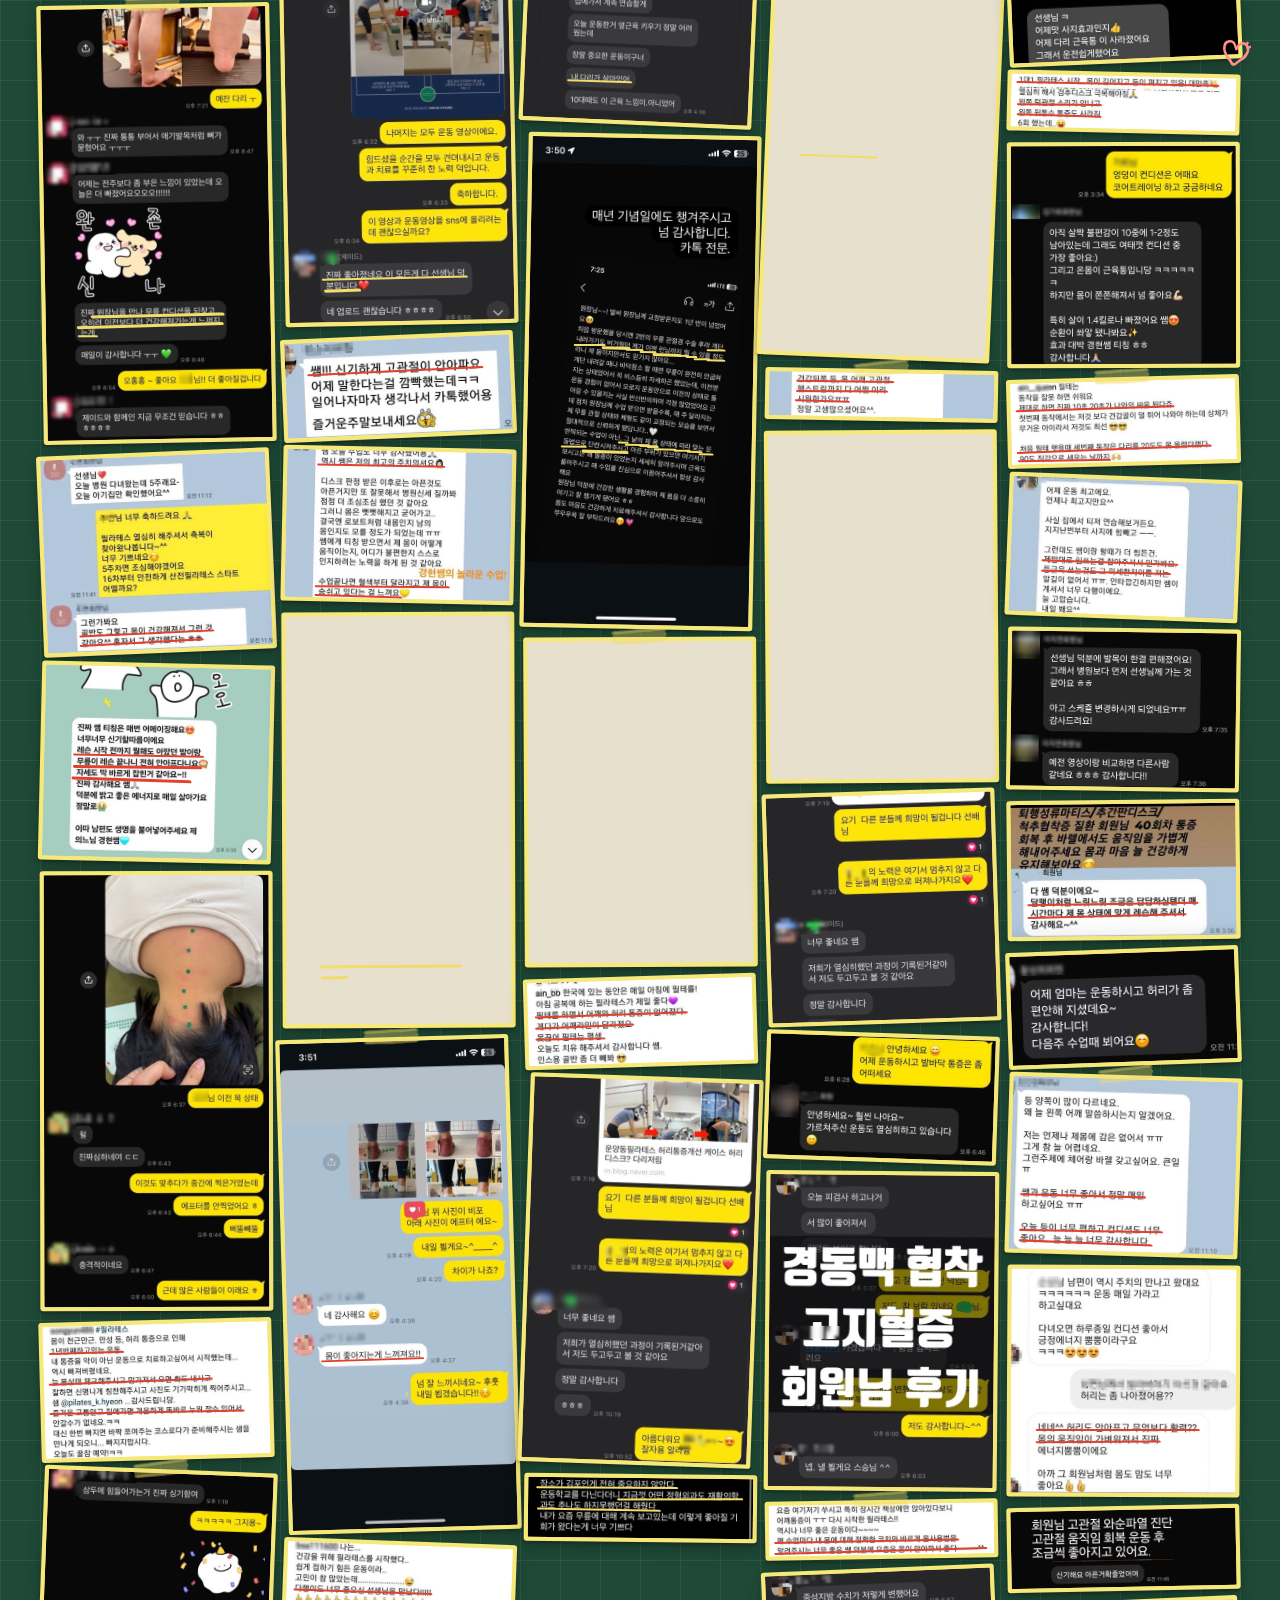
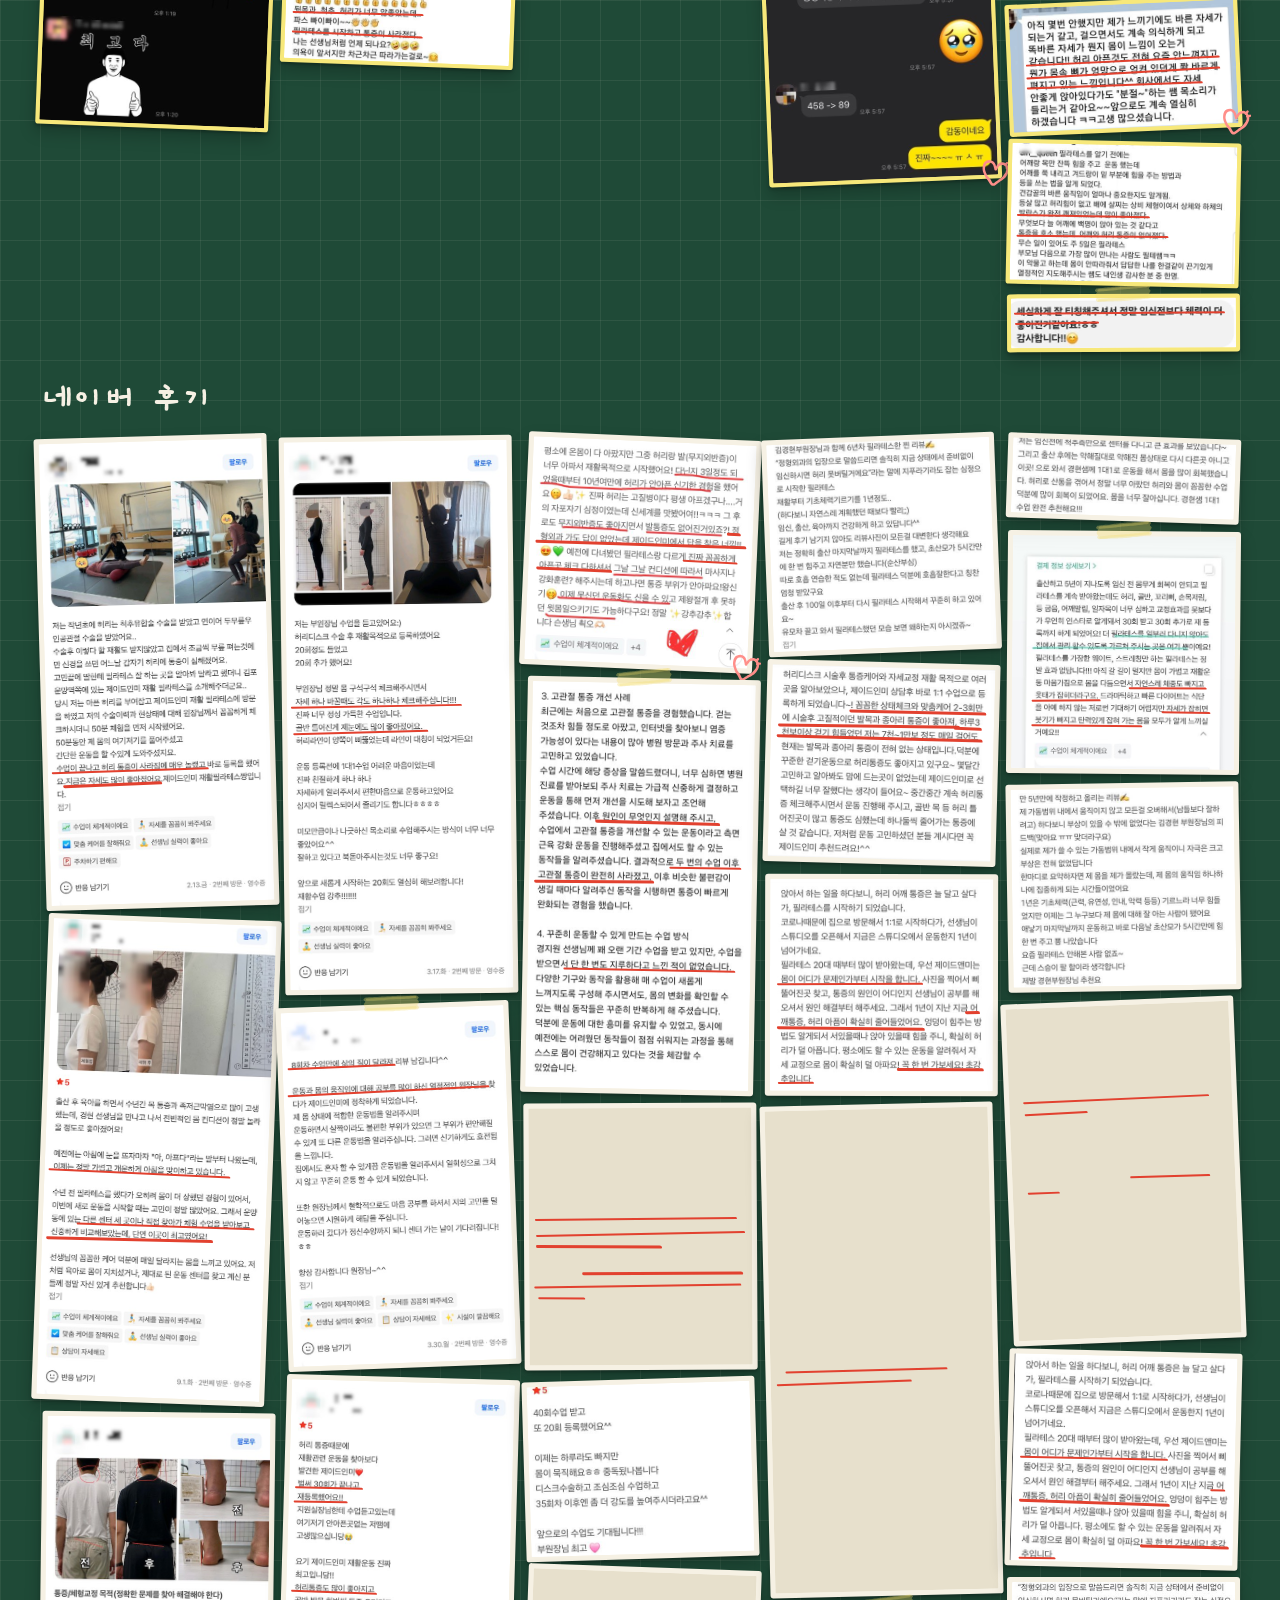
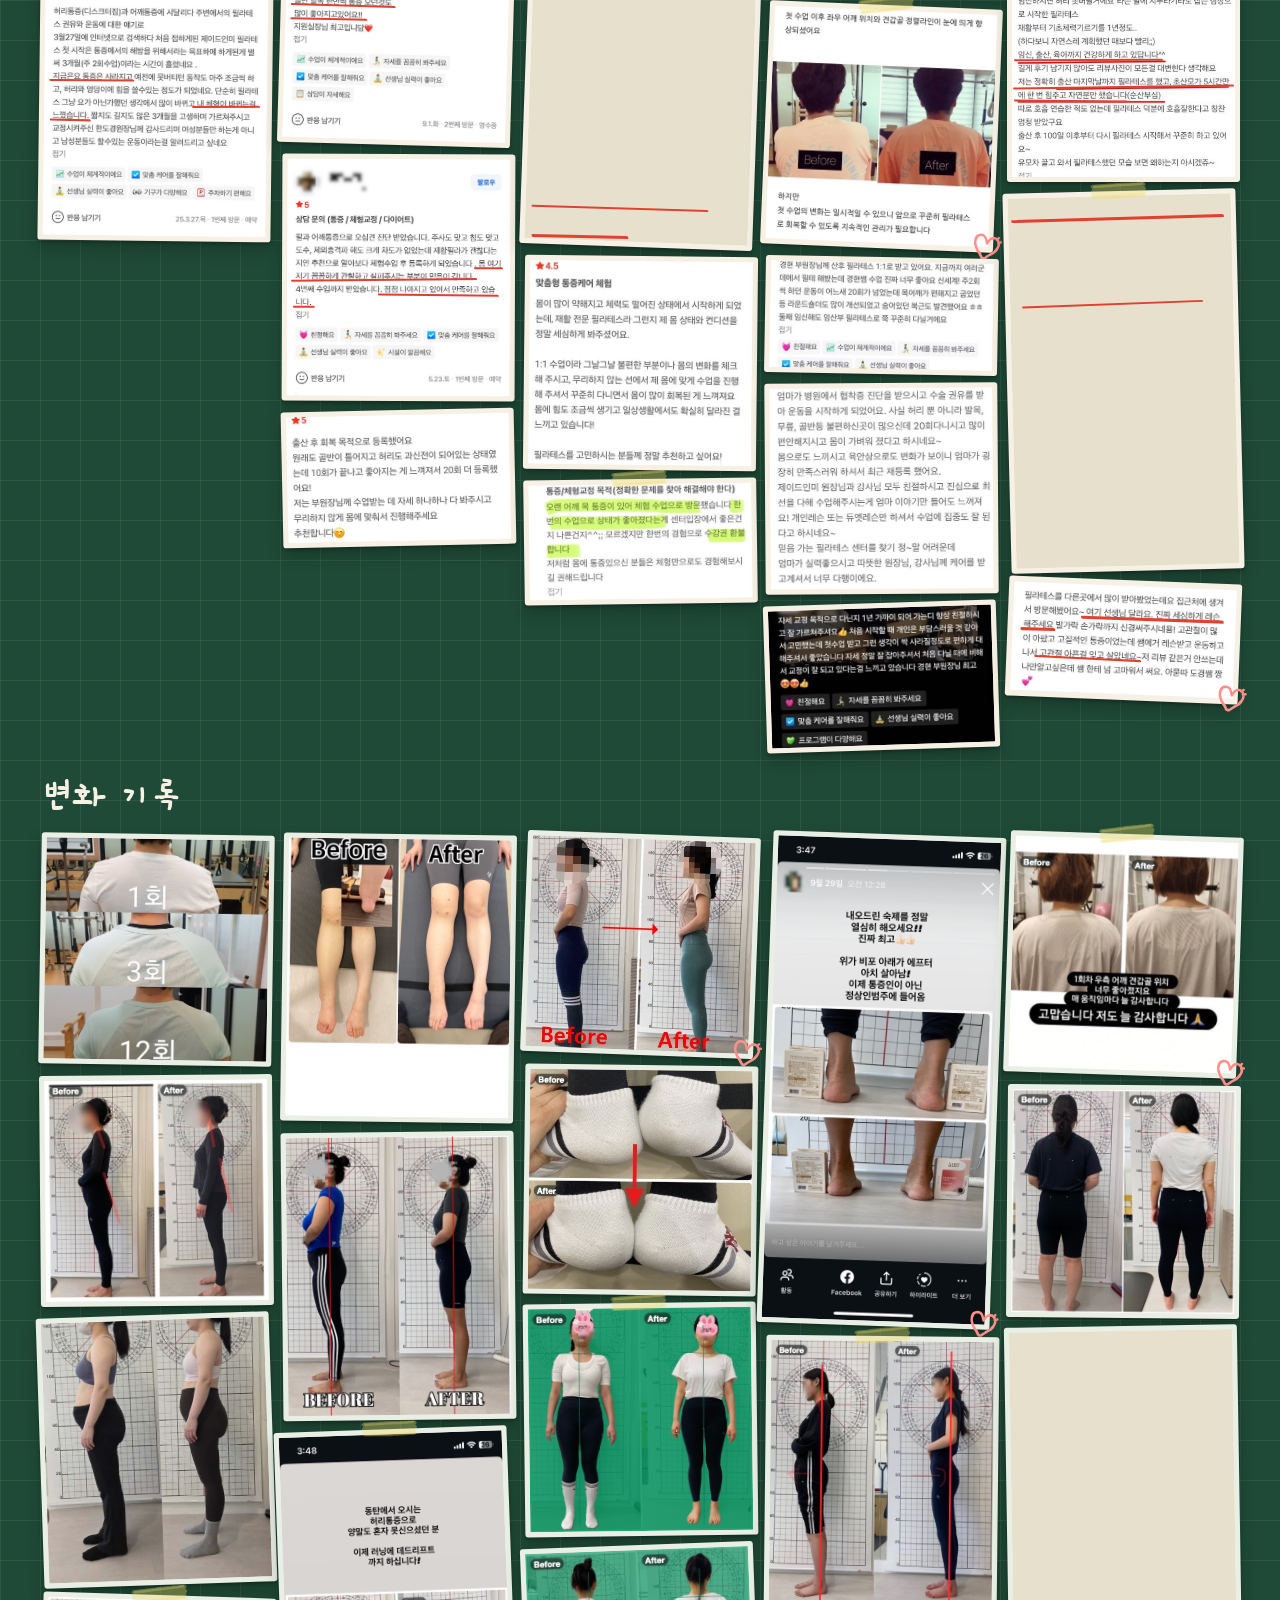
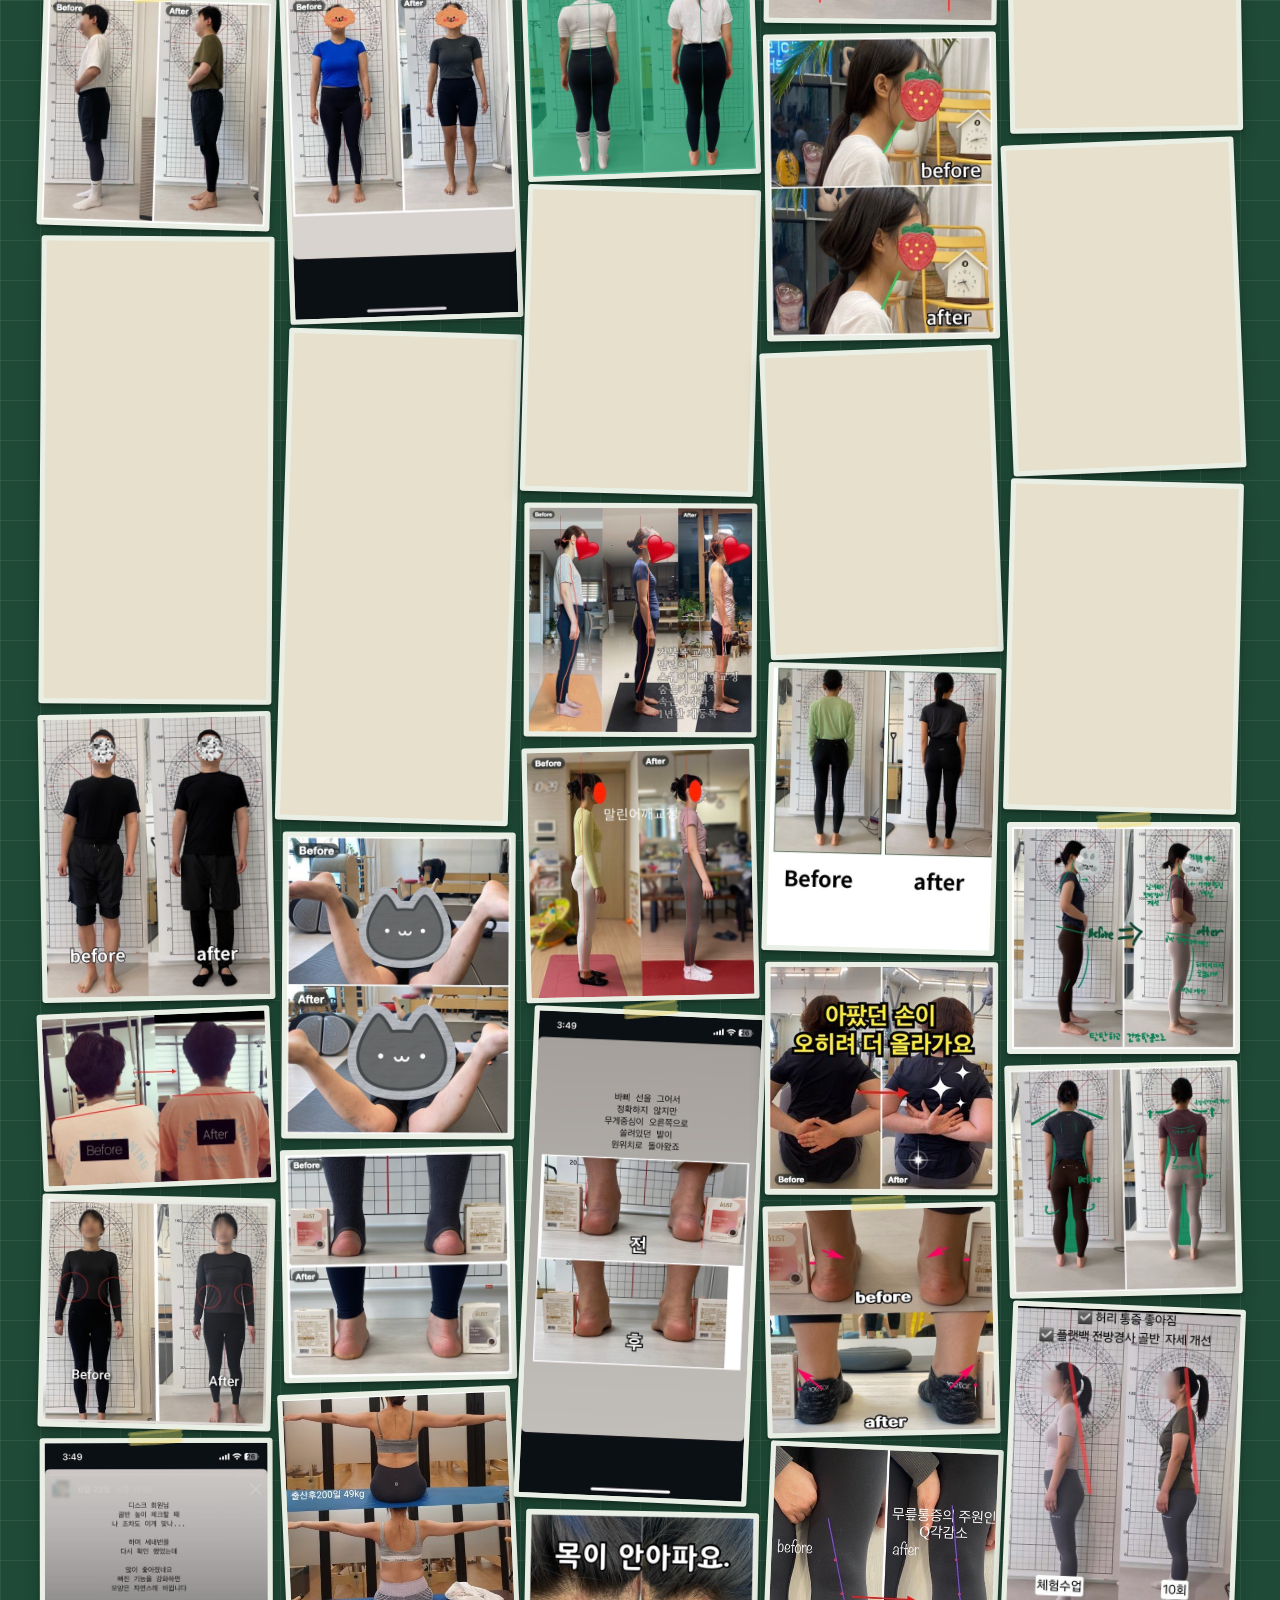
==== commit f6e6fcd8: "첫 화면·헤더·하단 바 이전 디자인 복구" ====
--- a/landing-v2/index.html
+++ b/landing-v2/index.html
@@ -22,7 +22,7 @@
 <link rel="preconnect" href="https://fonts.googleapis.com">
 <link rel="preconnect" href="https://fonts.gstatic.com" crossorigin>
 <link href="https://fonts.googleapis.com/css2?family=Gaegu:wght@400;700&family=Noto+Sans+KR:wght@400;500;700;900&display=swap" rel="stylesheet">
-<link rel="stylesheet" href="style.css?v=20261013m">
+<link rel="stylesheet" href="style.css?v=20261013n">
 <link rel="stylesheet" href="reviews.css?v=20261013d">
 <script>(function(){var h=document.documentElement;h.classList.add('js');setTimeout(function(){if(!window.__jadeReady){h.classList.remove('js');h.classList.add('no-js-fallback')}},2500)})()</script>
 </head>
@@ -38,7 +38,7 @@
       <a href="#teachers">선생님</a>
       <a href="#location">오시는 길</a>
     </nav>
-    <a class="btn btn--sm" href="https://booking.naver.com/booking/5/bizes/631233/items/5754491?area=ple&amp;lang=ko&amp;theme=place" target="_blank" rel="noopener">상담 예약</a>
+    <a class="btn btn--sm" href="#booking">상담 예약</a>
     <button class="nav-toggle" type="button" aria-expanded="false" aria-controls="site-nav" aria-label="메뉴 열기" hidden><span class="nav-toggle__bars" aria-hidden="true"></span><span class="nav-toggle__label" aria-hidden="true">메뉴</span></button>
   </div>
 </header>
@@ -54,17 +54,8 @@
       <span class="doodle doodle--sparkles hero-sparkle" aria-hidden="true"></span>
       <p class="lead">다시 운동하기, 조심스러우시죠?<br>괜찮아요. 지금 할 수 있는 움직임부터 시작해요.</p>
       <div class="hero-cta">
-        <div class="btn-pair">
-          <div class="cta-item">
-            <a class="btn btn--lg" href="https://booking.naver.com/booking/5/bizes/631233/items/5754491?area=ple&amp;lang=ko&amp;theme=place" target="_blank" rel="noopener" aria-describedby="hero-sub-consult">무료 상담 예약하기 <span aria-hidden="true">↗</span></a>
-            <small class="cta-sub" id="hero-sub-consult">30분 · <b>무료</b></small>
-          </div>
-          <div class="cta-item">
-            <a class="btn btn--lg btn--ghost" href="https://booking.naver.com/booking/5/bizes/631233/items/6654138?area=ple&amp;lang=ko&amp;theme=place" target="_blank" rel="noopener" aria-describedby="hero-sub-trial">체험 수업 예약하기 <span aria-hidden="true">↗</span></a>
-            <small class="cta-sub" id="hero-sub-trial">60분 · <b>3만 원</b></small>
-          </div>
-        </div>
-        <p class="meta hero-cta-meta">운양역 4번 출구 도보 1분</p>
+        <a class="btn btn--lg" href="#booking">내 몸에 맞는 운동 상담받기 <span aria-hidden="true">↓</span></a>
+        <p class="meta">무료 상담 30분 · 운양역 4번 출구 도보 1분</p>
       </div>
       <div class="hero-strip" aria-hidden="true">
         <span class="note note--inline hero-note1">내 몸을 이해하는 것부터 ↘</span>
@@ -476,8 +467,8 @@
 </footer>
 
 <div class="sticky-bar">
-  <a class="btn btn--sm" href="https://booking.naver.com/booking/5/bizes/631233/items/5754491?area=ple&amp;lang=ko&amp;theme=place" target="_blank" rel="noopener">무료 상담<span class="sr-only"> 예약하기</span><span aria-hidden="true">↗</span></a>
-  <a class="btn btn--sm btn--ghost" href="https://booking.naver.com/booking/5/bizes/631233/items/6654138?area=ple&amp;lang=ko&amp;theme=place" target="_blank" rel="noopener">체험 수업<span class="sr-only"> 예약하기</span><span aria-hidden="true">↗</span></a>
+  <span>무료 상담 30분</span>
+  <a class="btn btn--sm" href="https://booking.naver.com/booking/5/bizes/631233?area=ple&amp;lang=ko&amp;theme=place" target="_blank" rel="noopener">상담·체험 예약</a>
 </div>
 
 <dialog id="flyer-dialog" class="flyer-dialog" aria-label="선생님 프로필 크게 보기">
--- a/landing-v2/style.css
+++ b/landing-v2/style.css
@@ -125,17 +125,6 @@
 .btn--ink{background:var(--ink);color:var(--paper);border-color:var(--ink);box-shadow:4px 4px 0 rgba(29,58,44,.25)}
 .btn--ink:hover{background:var(--bg);color:var(--paper);border-color:var(--bg)}
 @media (max-width:700px){.btn--lg,.btn--xl{width:100%;padding:16px 20px;font-size:17px}}
-/* 상담(종이·1순위) + 체험(테두리·2순위) 버튼 짝 — 각 버튼 아래 작은 안내 */
-.btn-pair{display:flex;flex-wrap:wrap;align-items:flex-start;gap:18px 20px}
-.cta-item{display:flex;flex-direction:column;align-items:center;gap:10px}
-.cta-item .btn{white-space:nowrap}
-.cta-sub{font-size:15px;font-weight:500;line-height:1.3;color:var(--chalk-dim)}
-.cta-sub b{font-weight:700;color:var(--chalk)}
-@media (max-width:700px){.btn-pair{flex-direction:column;align-items:stretch;gap:16px}.cta-item{gap:8px}}
-/* 종이 카드 위의 테두리 버튼 */
-.paper .btn--ghost{color:var(--ink);border-color:var(--ink)}
-.paper .btn--ghost:hover{background:var(--marker);color:var(--ink);border-color:var(--ink);box-shadow:4px 4px 0 rgba(29,58,44,.25)}
-.sr-only{position:absolute;width:1px;height:1px;padding:0;margin:-1px;overflow:hidden;clip:rect(0,0,0,0);white-space:nowrap;border:0}
 
 /* ---------- header ---------- */
 .site-header{position:sticky;top:0;z-index:100;height:var(--header-h);background:rgba(31,74,55,.94);
@@ -190,9 +179,7 @@
 .hero .display{font-size:clamp(40px,5.6vw,72px)}
 @media (max-width:700px){.hero .display{font-size:clamp(34px,10vw,42px)}}
 .hero-sparkle{position:absolute;right:8%;top:calc(var(--cell)*3.8);width:clamp(48px,6vw,72px)}
-.hero-cta{margin-top:calc(var(--cell)*1.5)}
-.hero-cta-meta{margin-top:22px}
-@media (max-width:700px){.hero-cta-meta{margin-top:18px;text-align:center}}
+.hero-cta{margin-top:calc(var(--cell)*1.5);display:flex;flex-direction:column;align-items:flex-start;gap:16px}
 .hero-strip{margin-top:calc(var(--cell)*2);display:grid;grid-template-columns:110px 80px 190px 1fr;grid-template-rows:auto auto;align-items:center;gap:0 12px;position:relative;padding-top:calc(var(--cell)*1)}
 .hero-strip .hero-note1{position:absolute;left:0;top:0;margin:0}
 .hero-strip .doodle--backpain{width:110px;grid-column:1;grid-row:2}
@@ -403,10 +390,10 @@
 /* ---------- sticky bottom bar (mobile) ---------- */
 .sticky-bar{display:none}
 @media (max-width:700px){
-  .sticky-bar{display:grid;grid-template-columns:1fr 1fr;position:fixed;left:0;right:0;bottom:0;z-index:90;align-items:center;gap:12px;
+  .sticky-bar{display:flex;position:fixed;left:0;right:0;bottom:0;z-index:90;align-items:center;justify-content:space-between;gap:12px;
     padding:10px 16px calc(10px + env(safe-area-inset-bottom));background:rgba(24,60,44,.96);border-top:1px solid rgba(246,241,228,.2);
     -webkit-backdrop-filter:blur(8px);backdrop-filter:blur(8px);font-weight:700}
-  .sticky-bar .btn{padding:11px 8px;min-height:46px;white-space:nowrap}
+  .sticky-bar .btn{padding:11px 20px}
   body{padding-bottom:calc(68px + env(safe-area-inset-bottom))}
 }
 
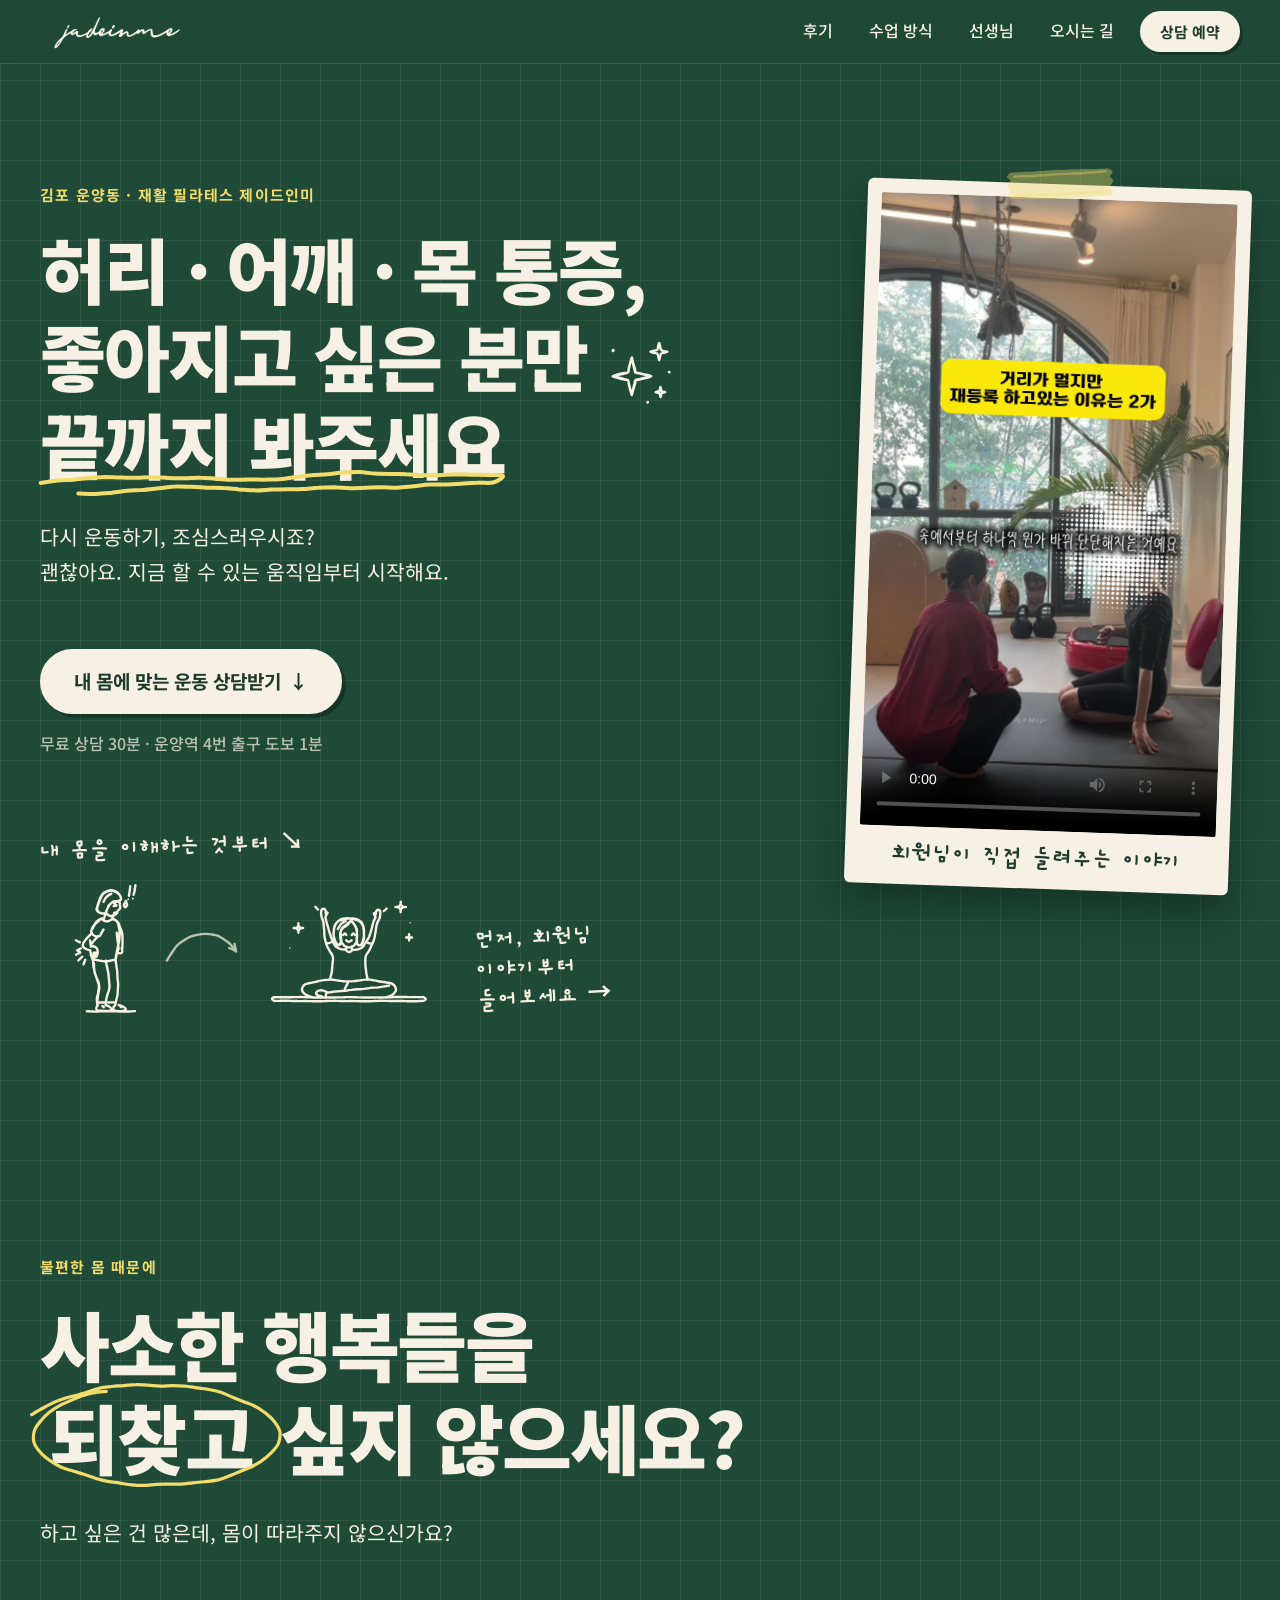
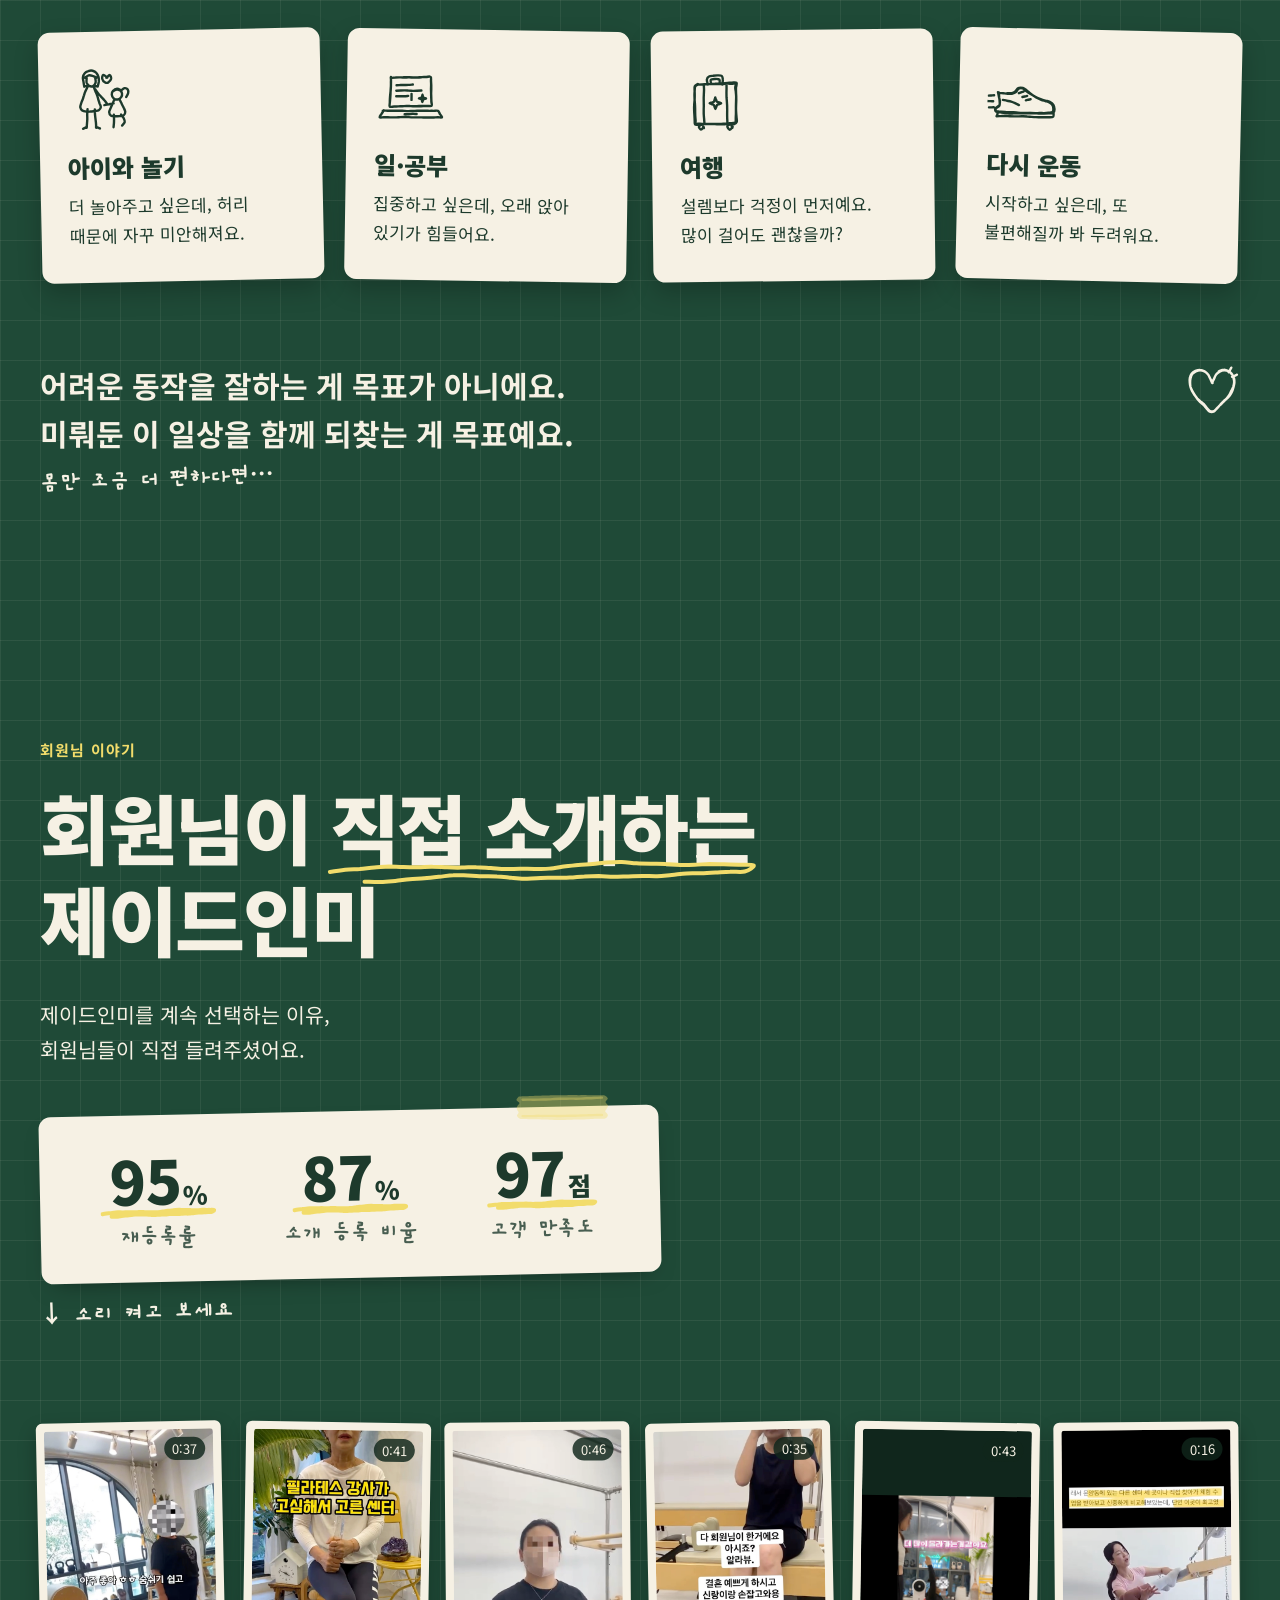
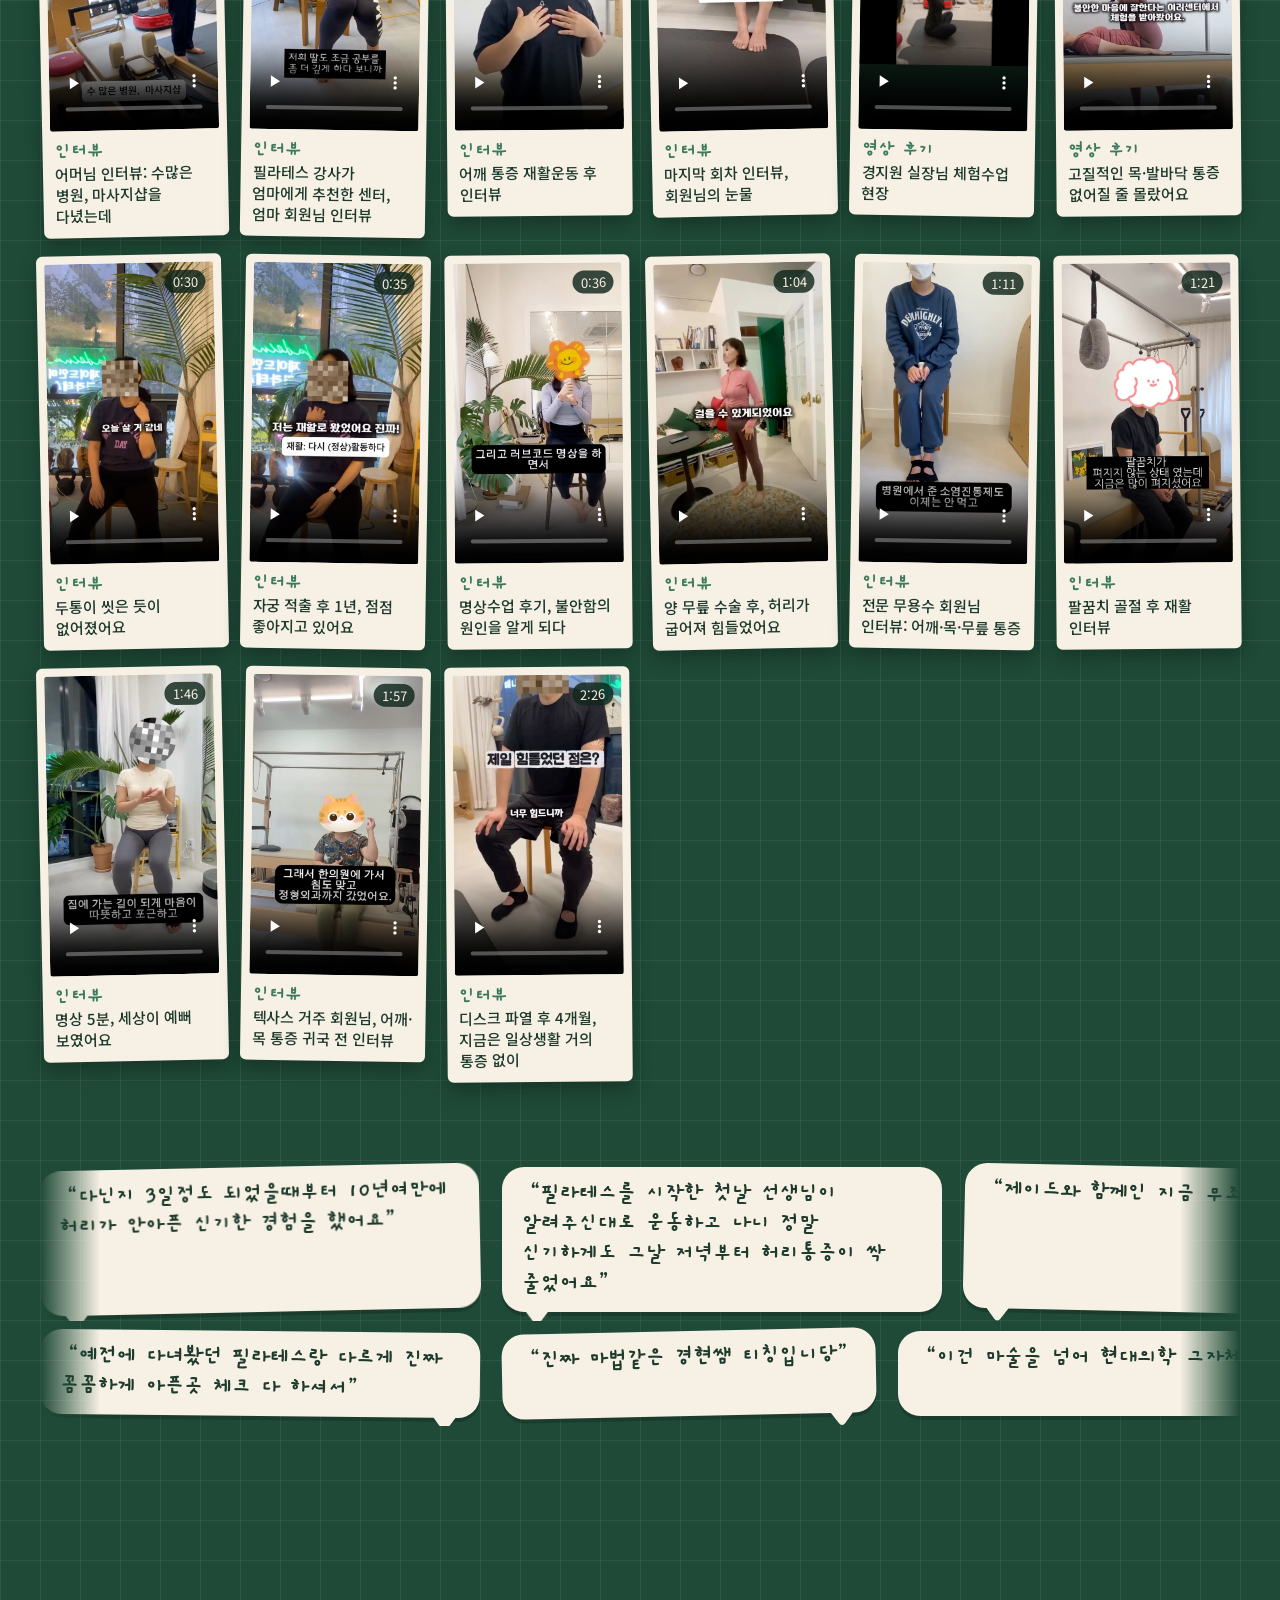
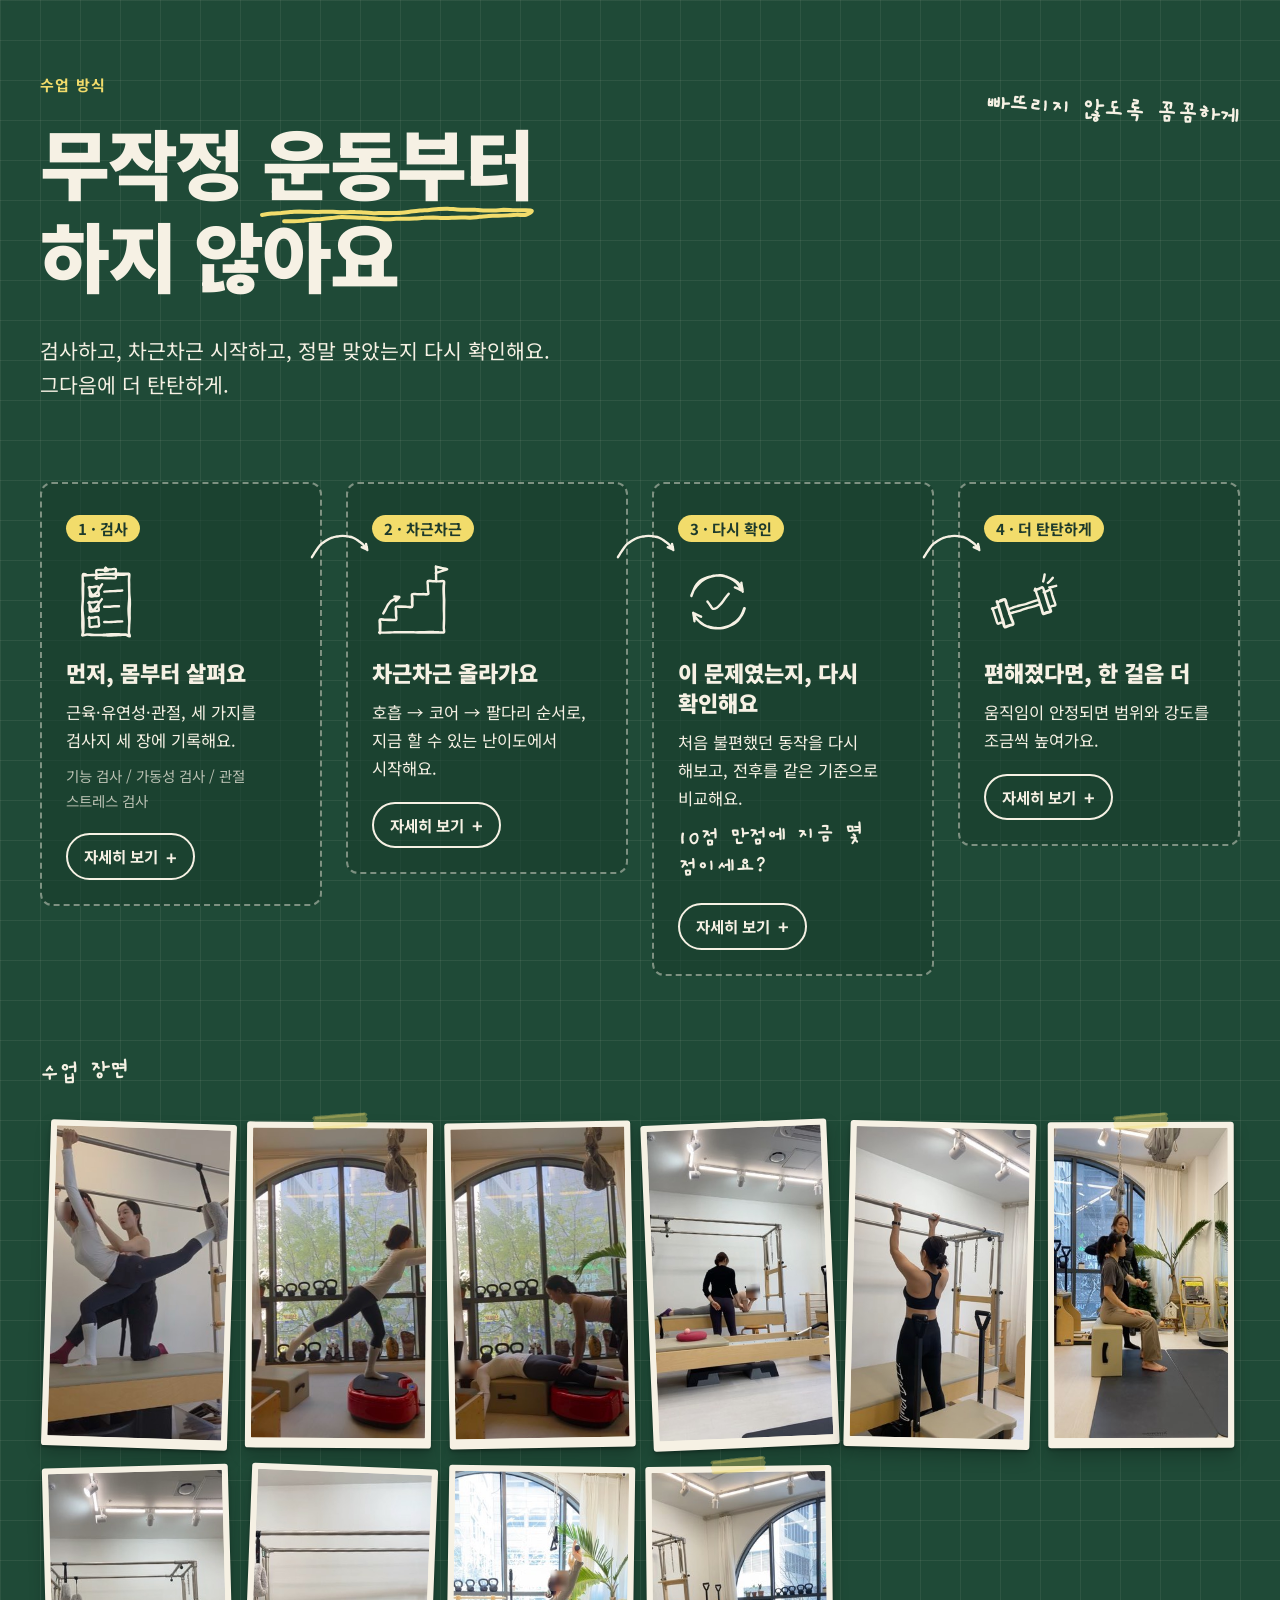
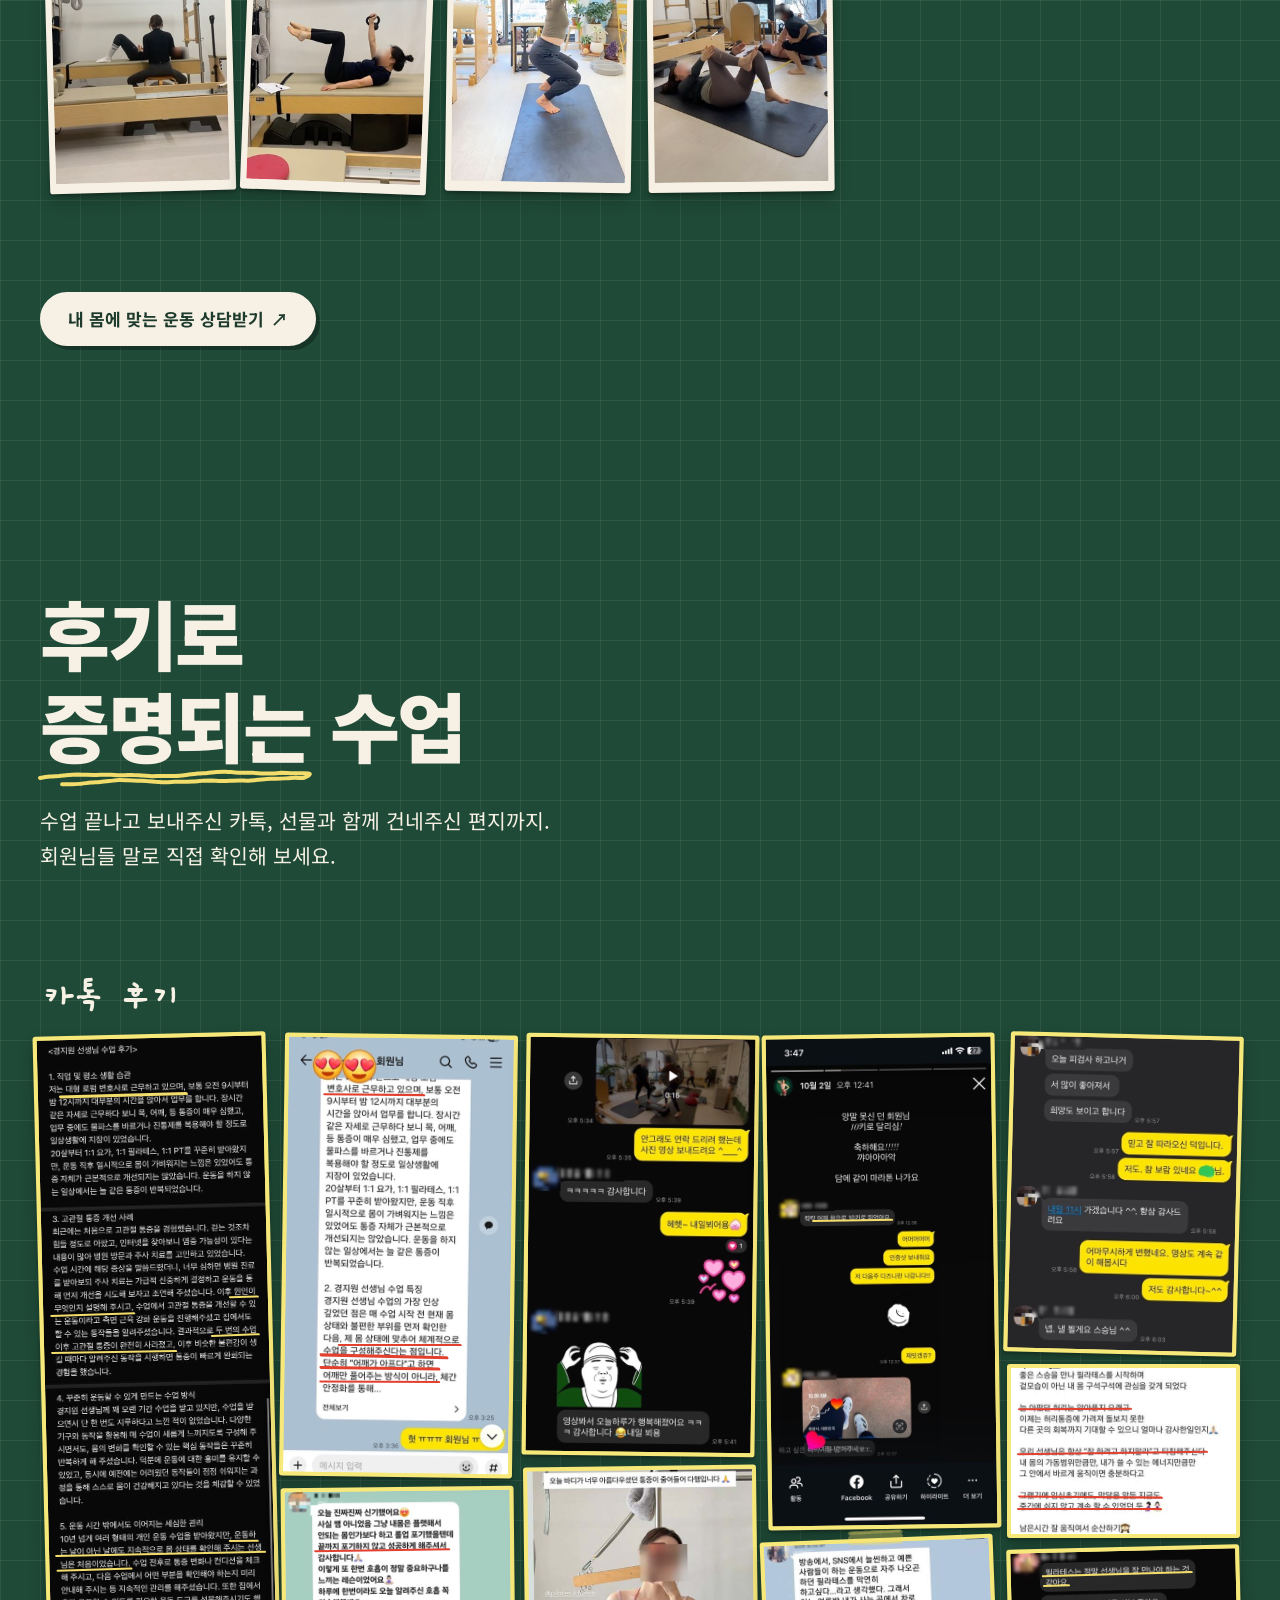
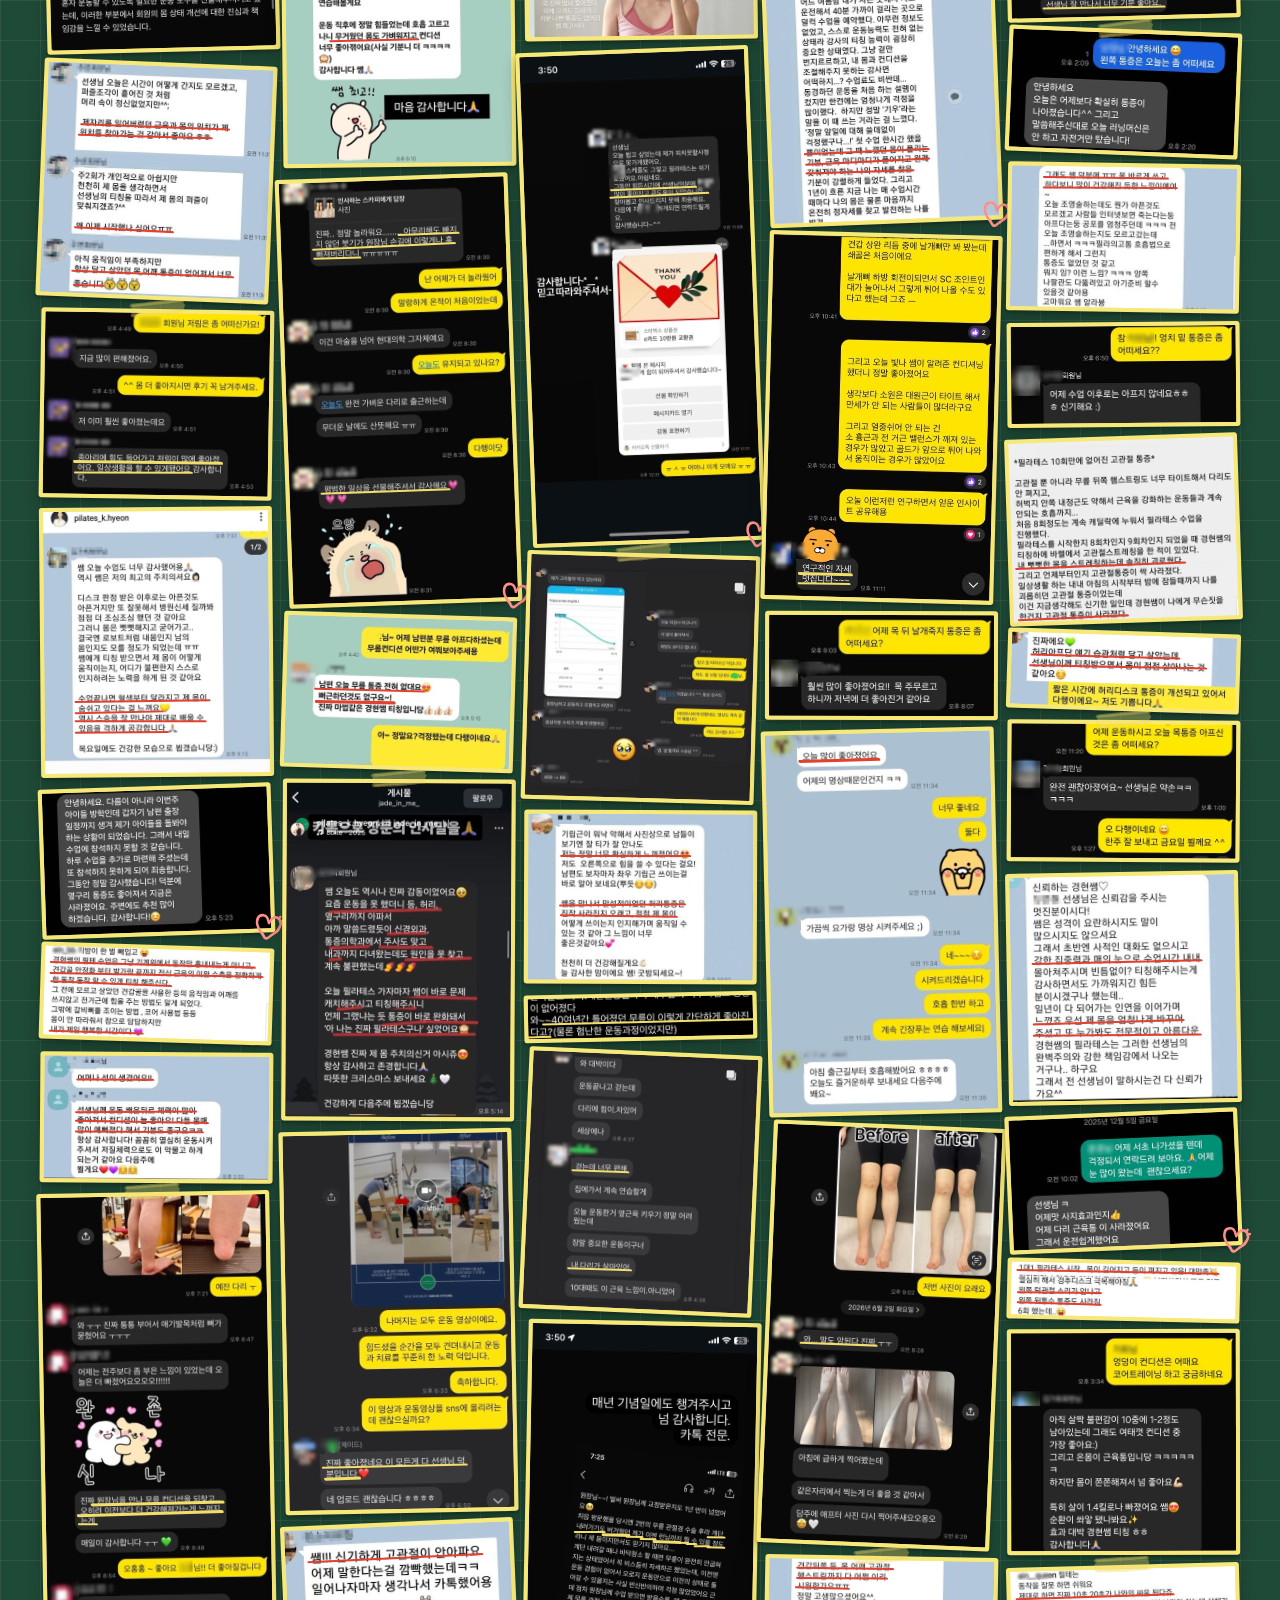
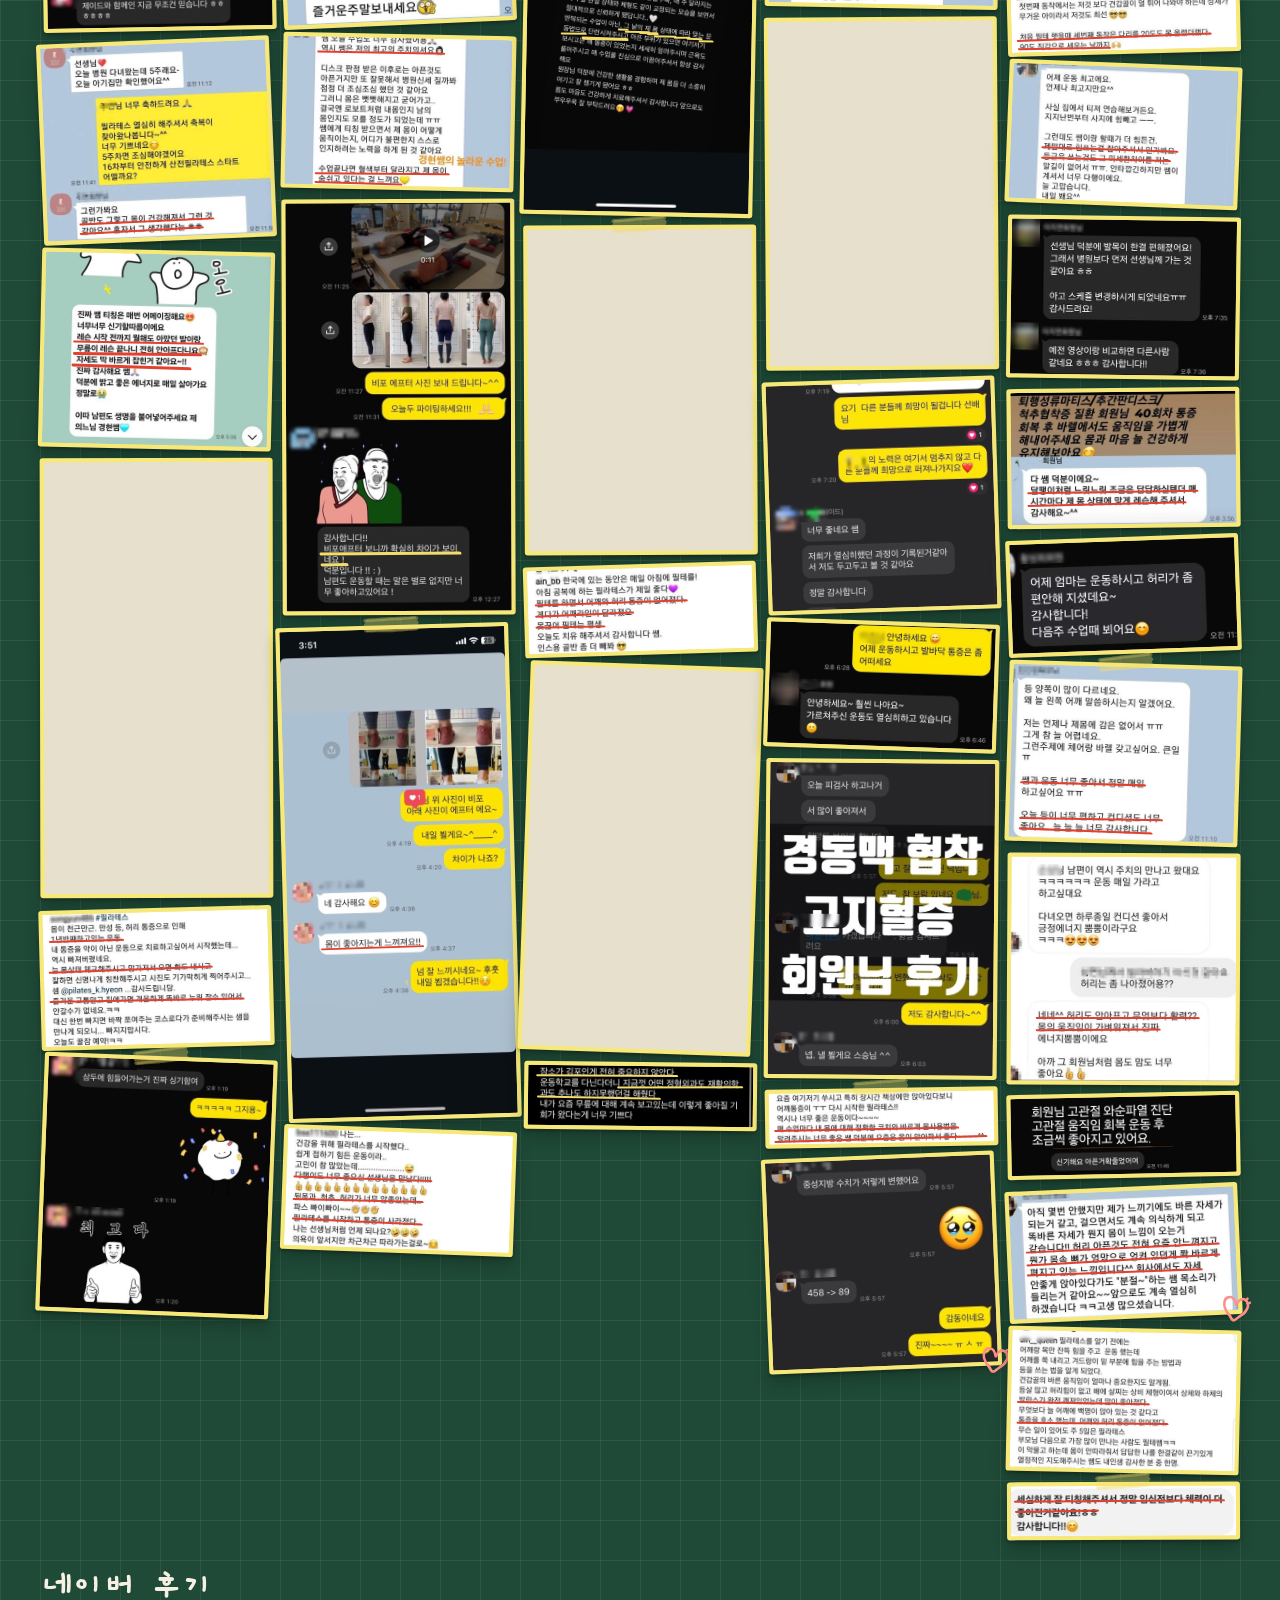
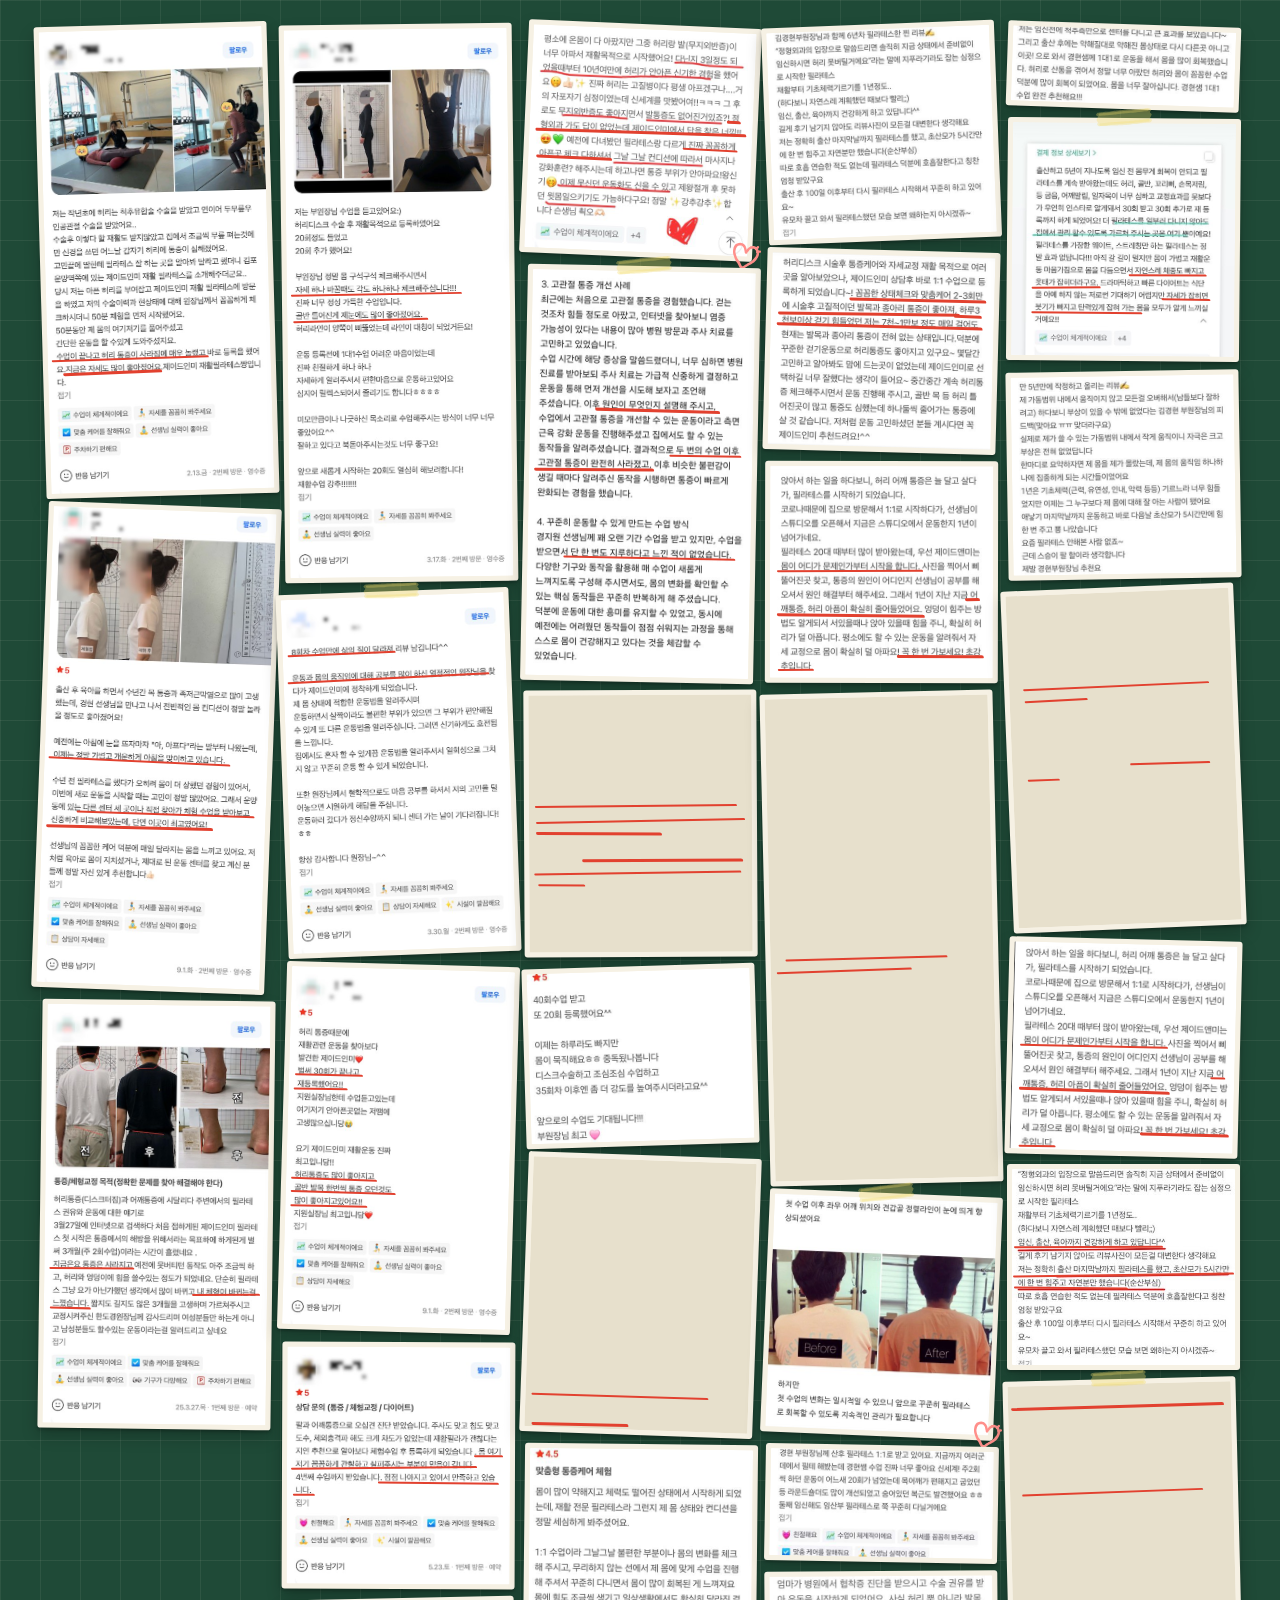
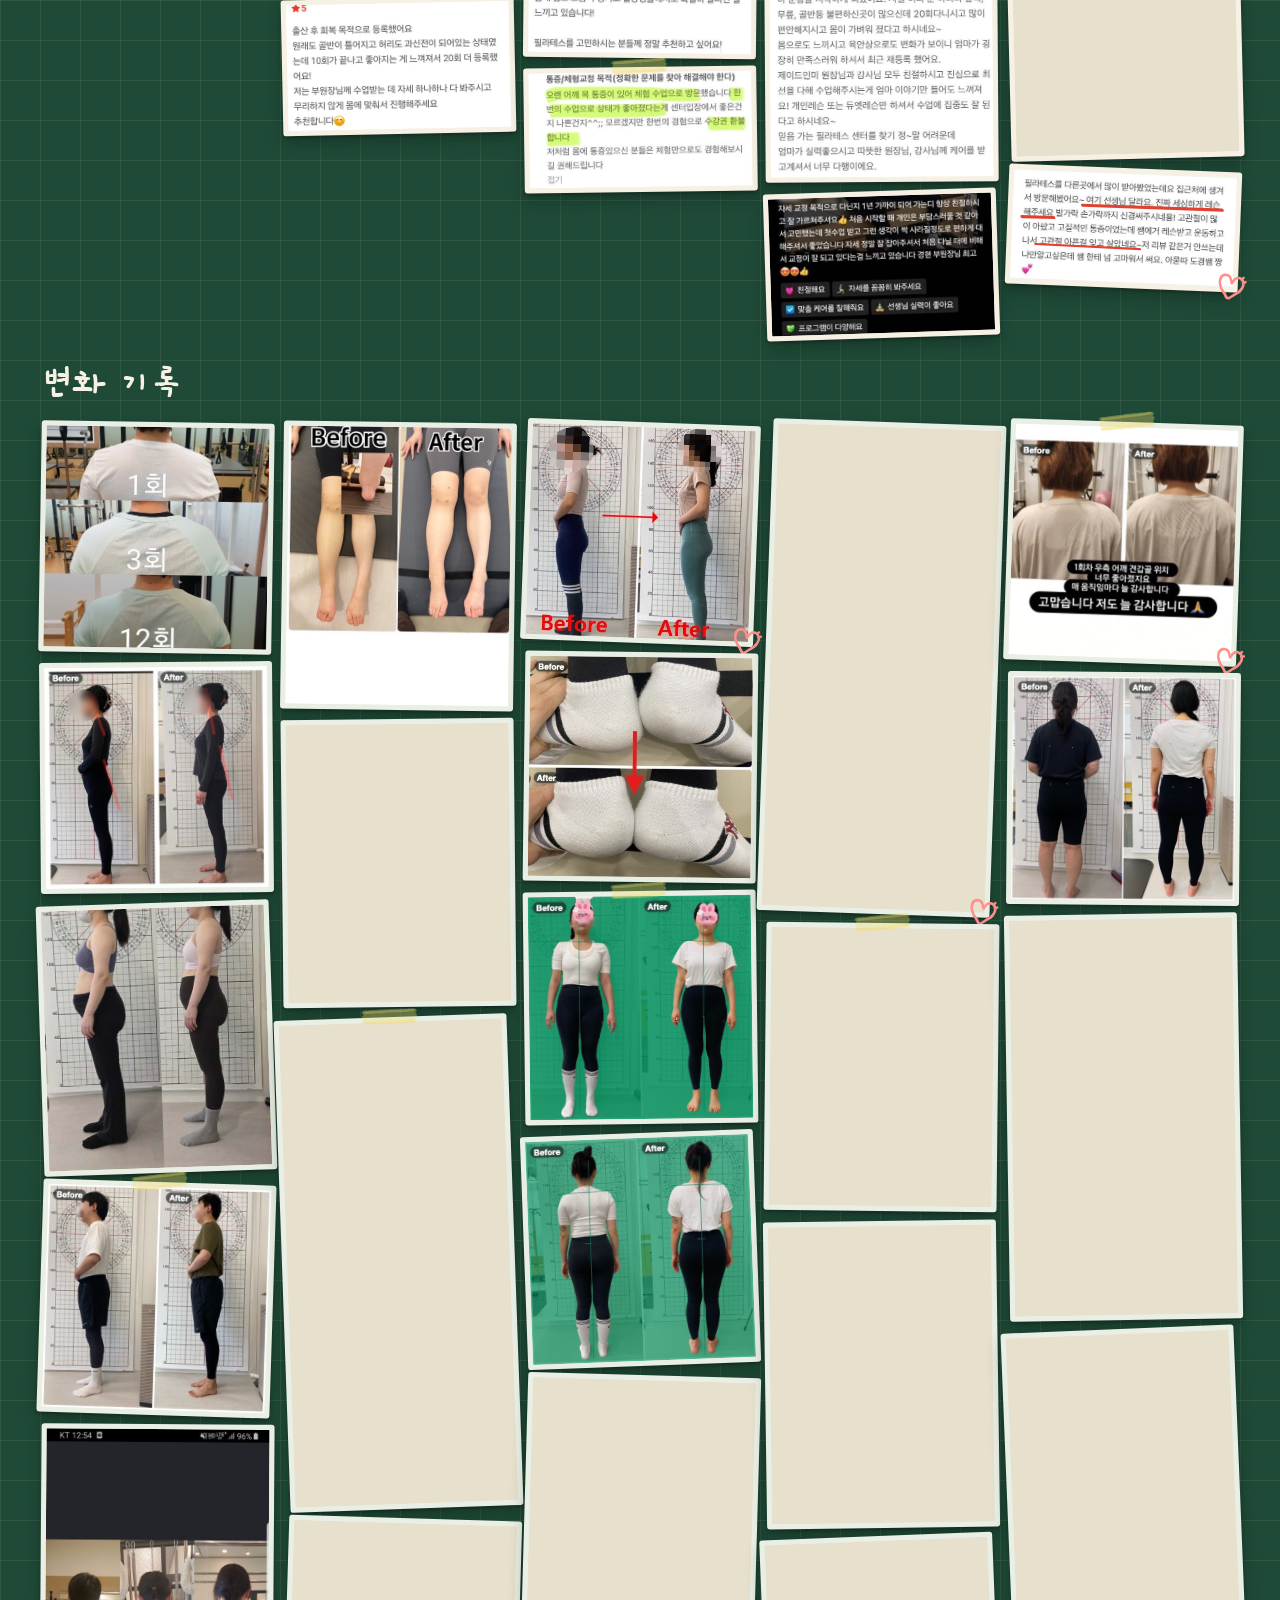
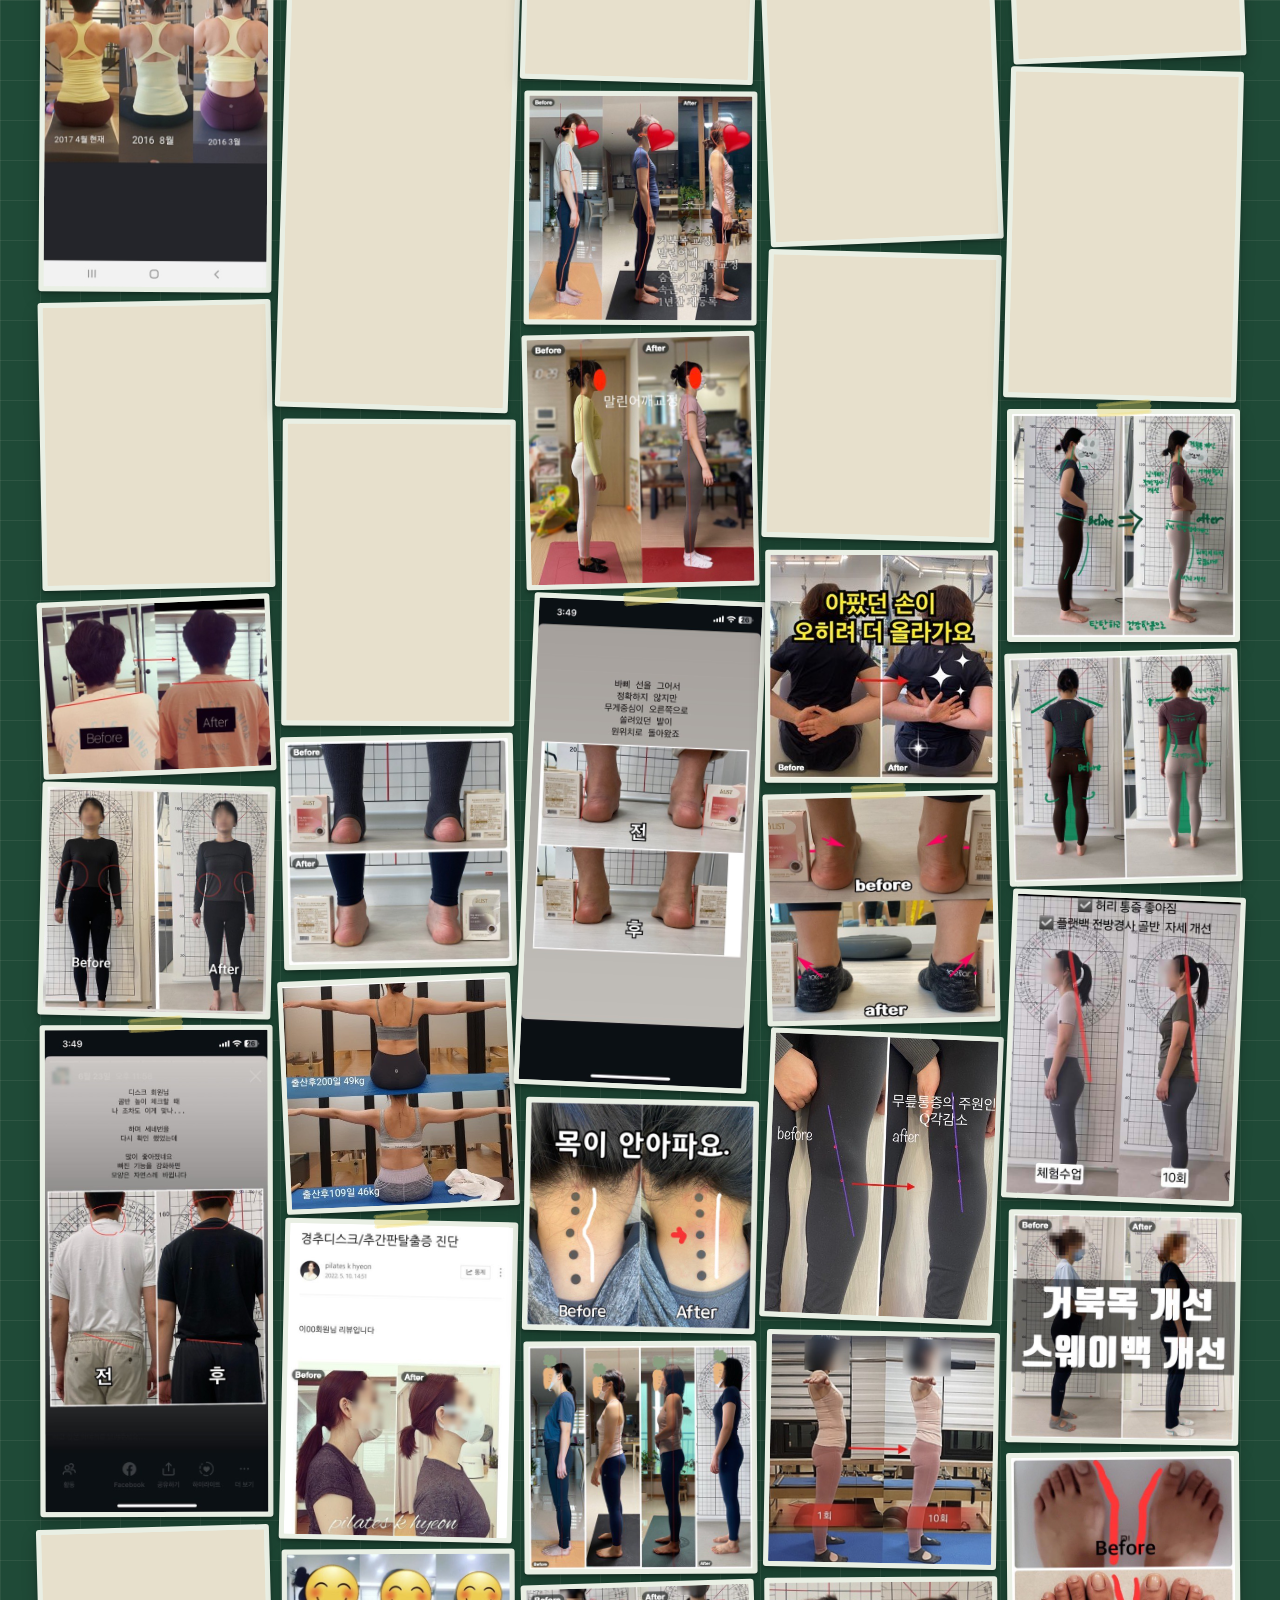
==== commit 997a4c25: "영상 줄 15개로 정리" ====
--- a/landing-v2/index.html
+++ b/landing-v2/index.html
@@ -477,7 +477,7 @@
 </dialog>
 
 <div id="lightbox" class="lightbox" hidden></div>
-<script src="reviews-data.js?v=20261013n"></script>
+<script src="reviews-data.js?v=20261015a"></script>
 <script src="reviews-highlights.js?v=20261013n"></script>
 <script src="reviews.js?v=20261013e"></script>
 <script src="main.js?v=20261013d"></script>
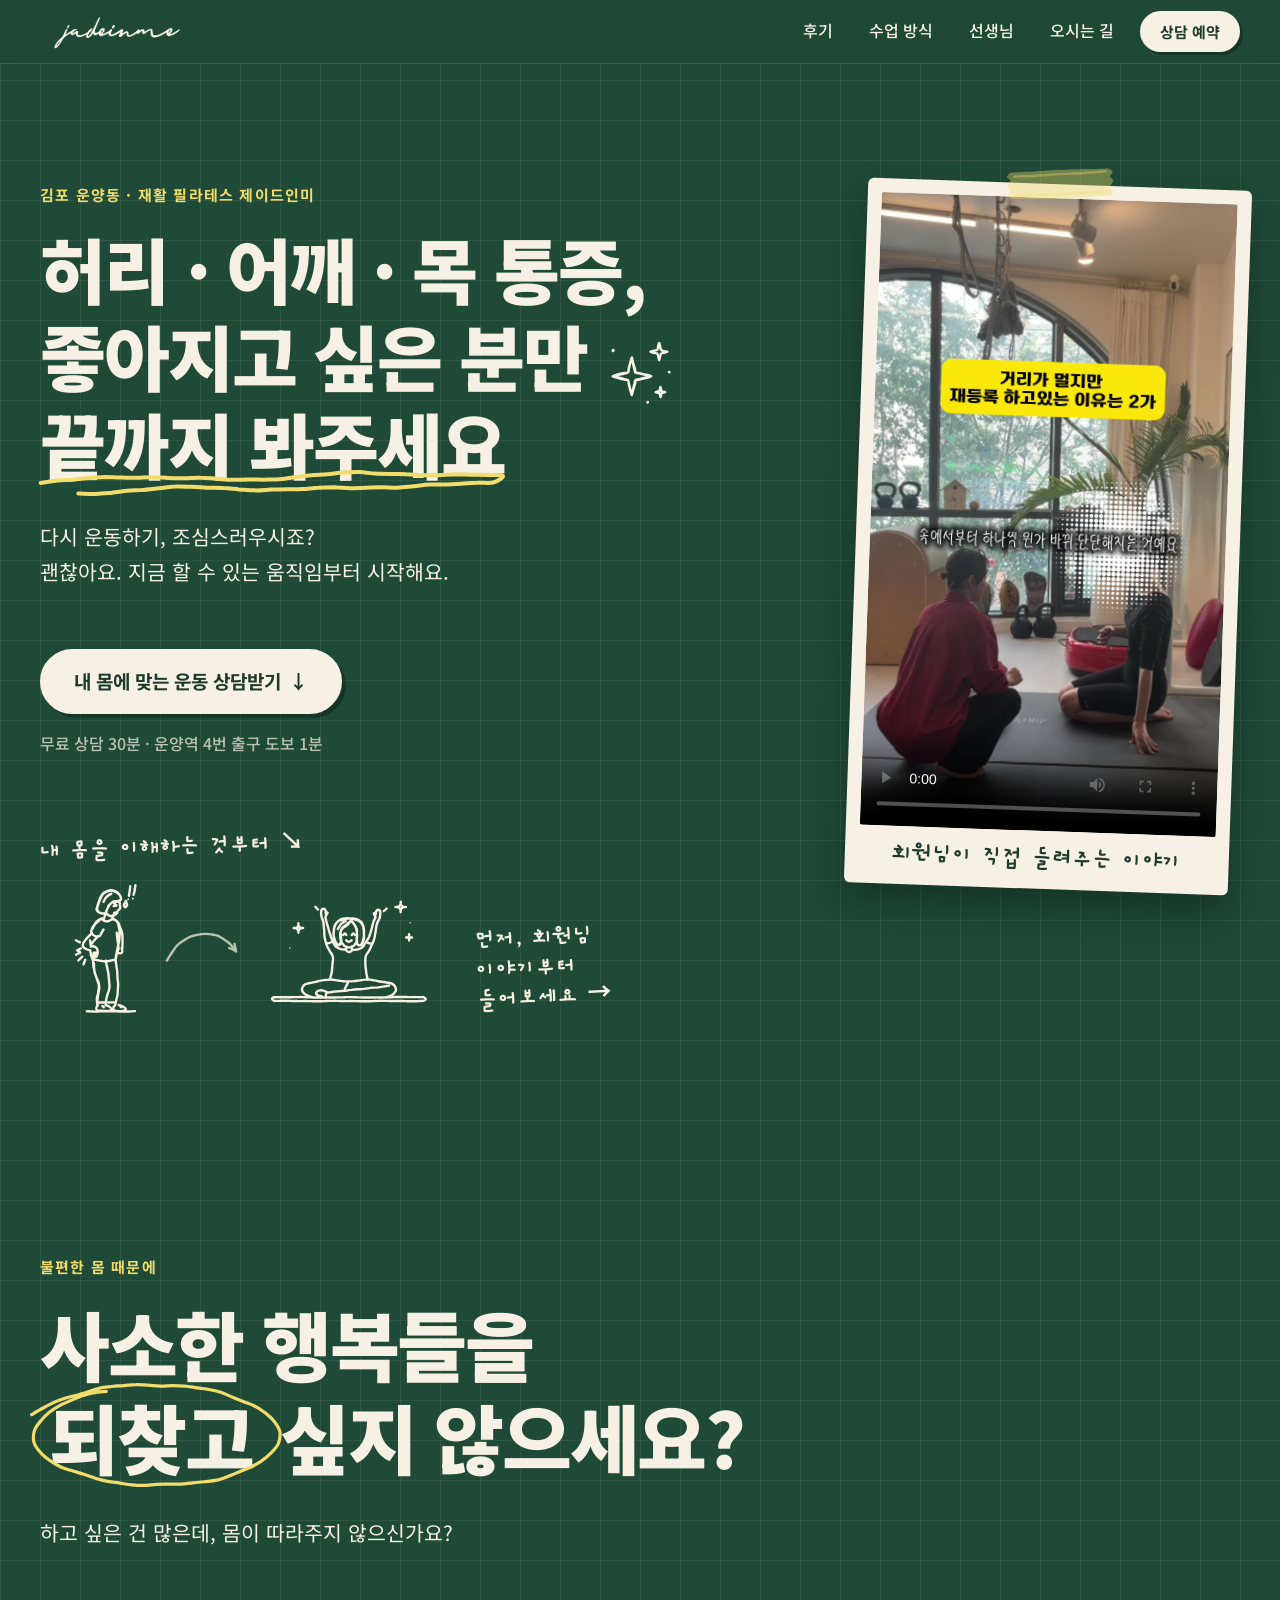
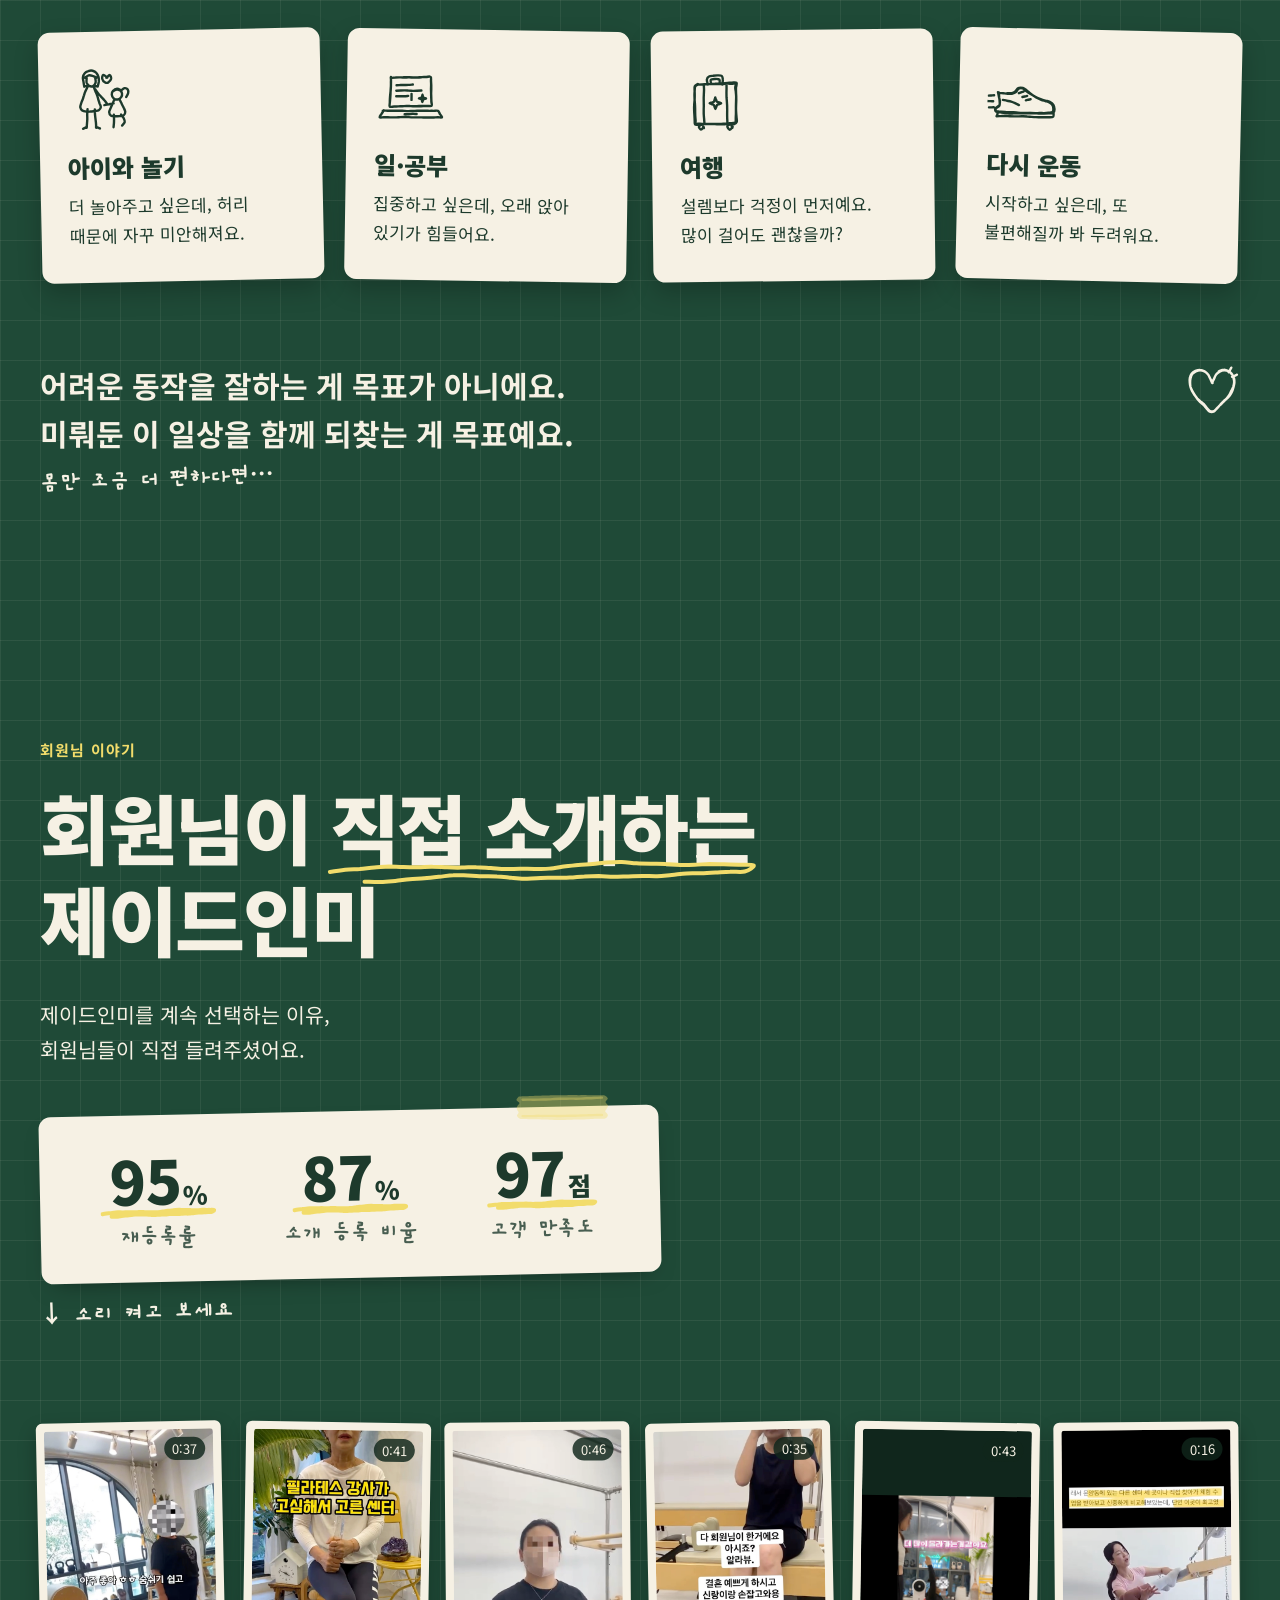
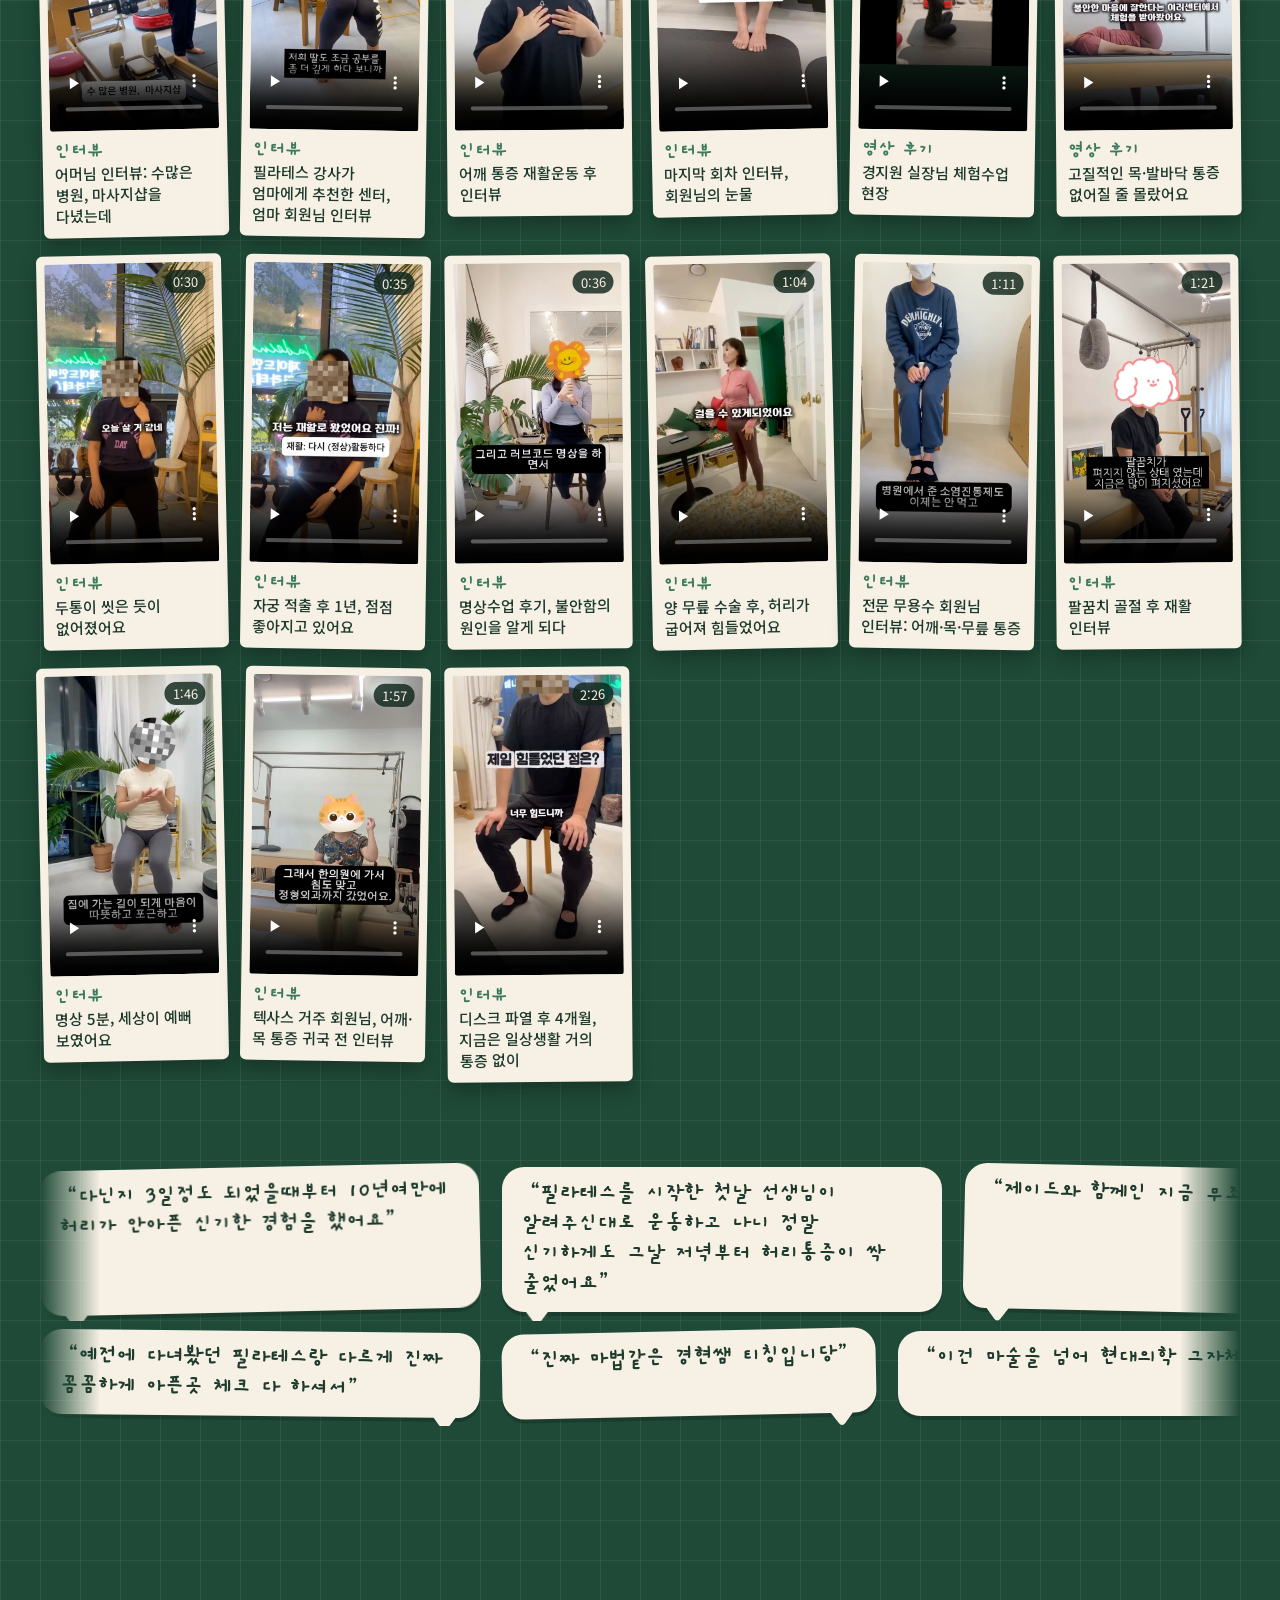
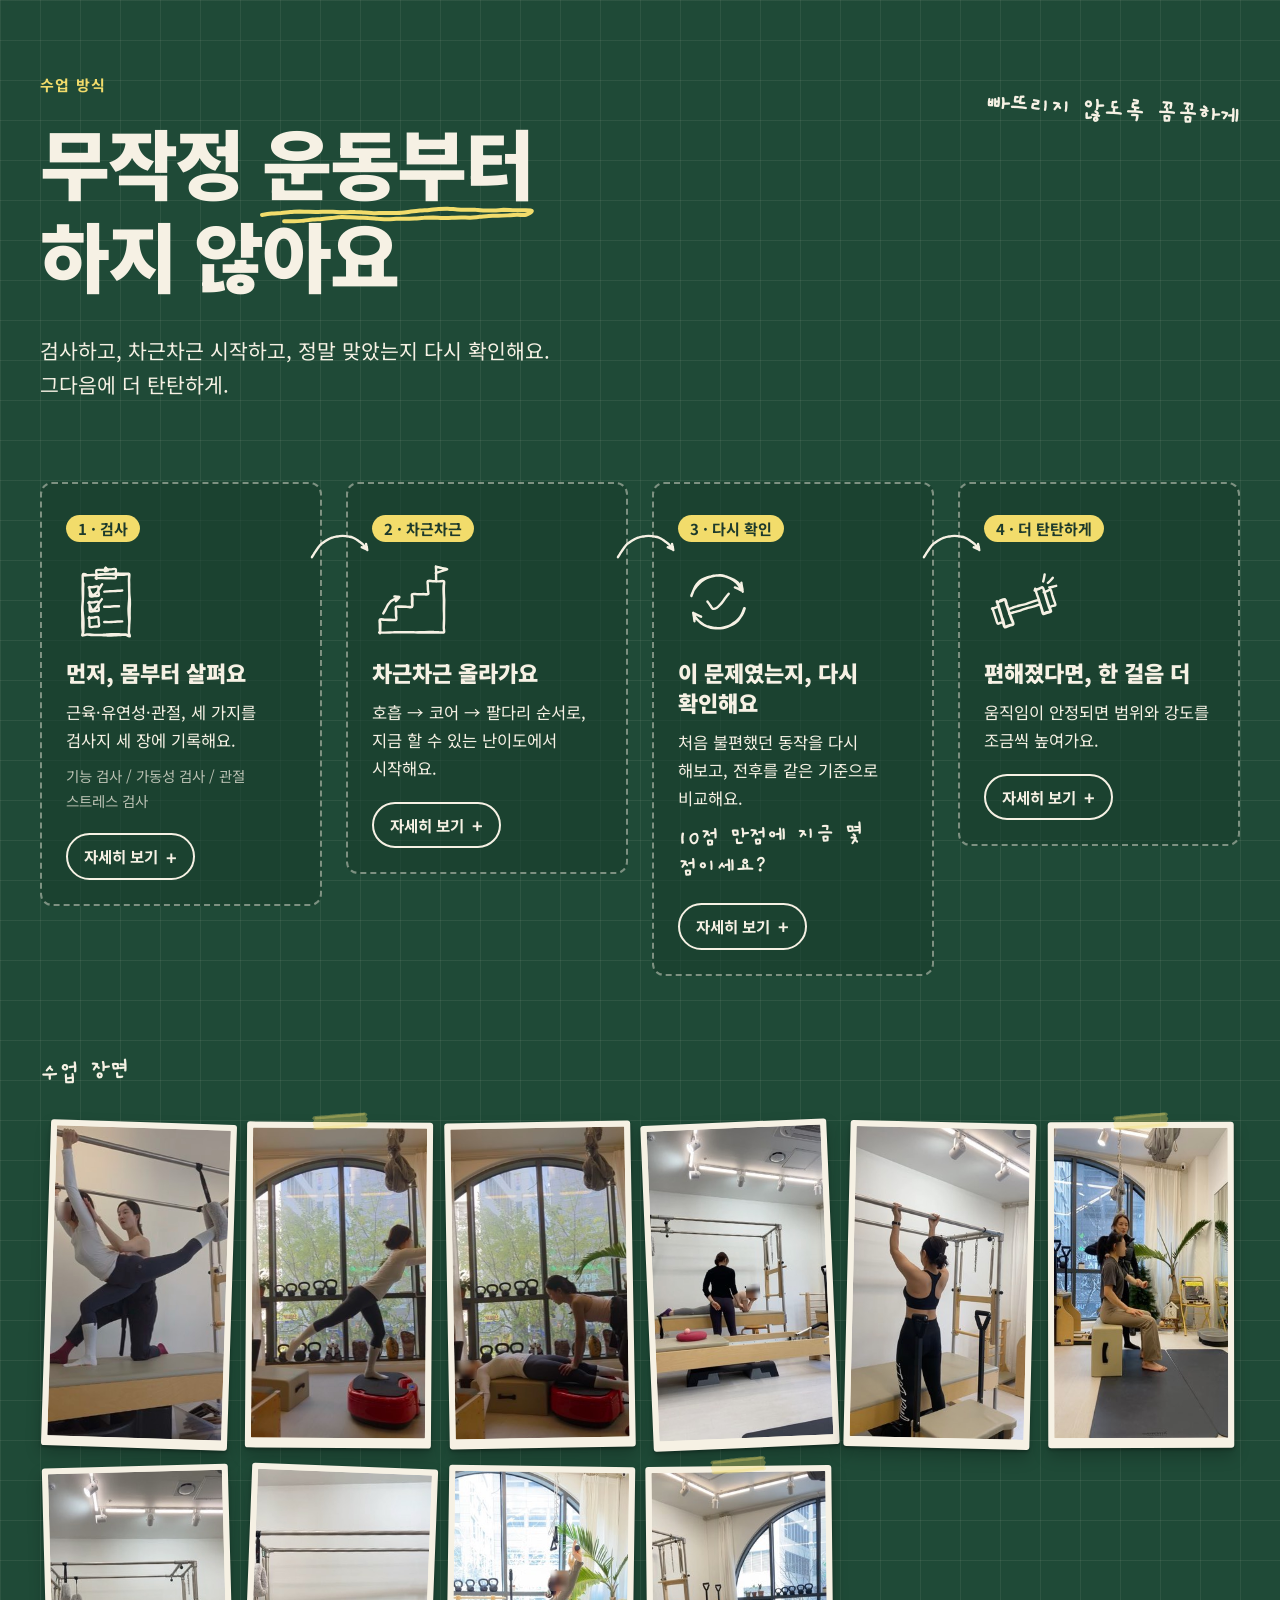
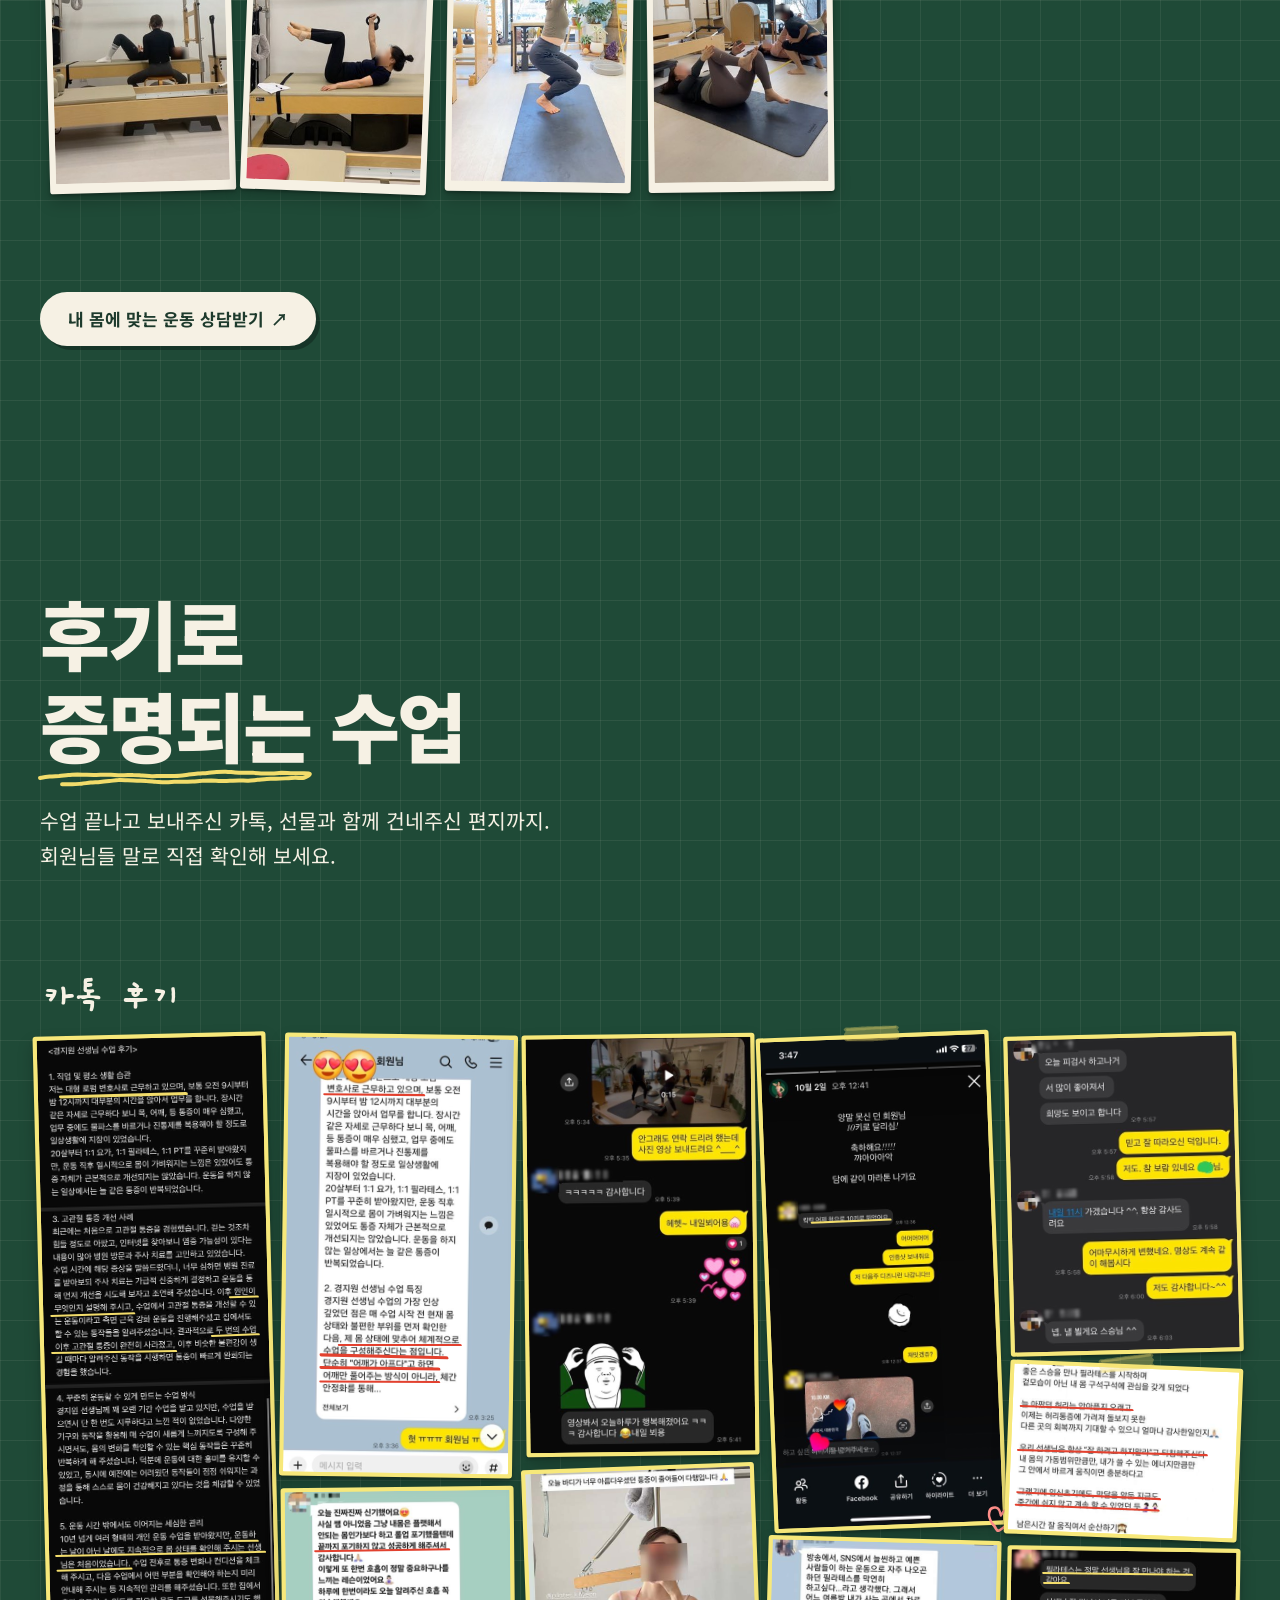
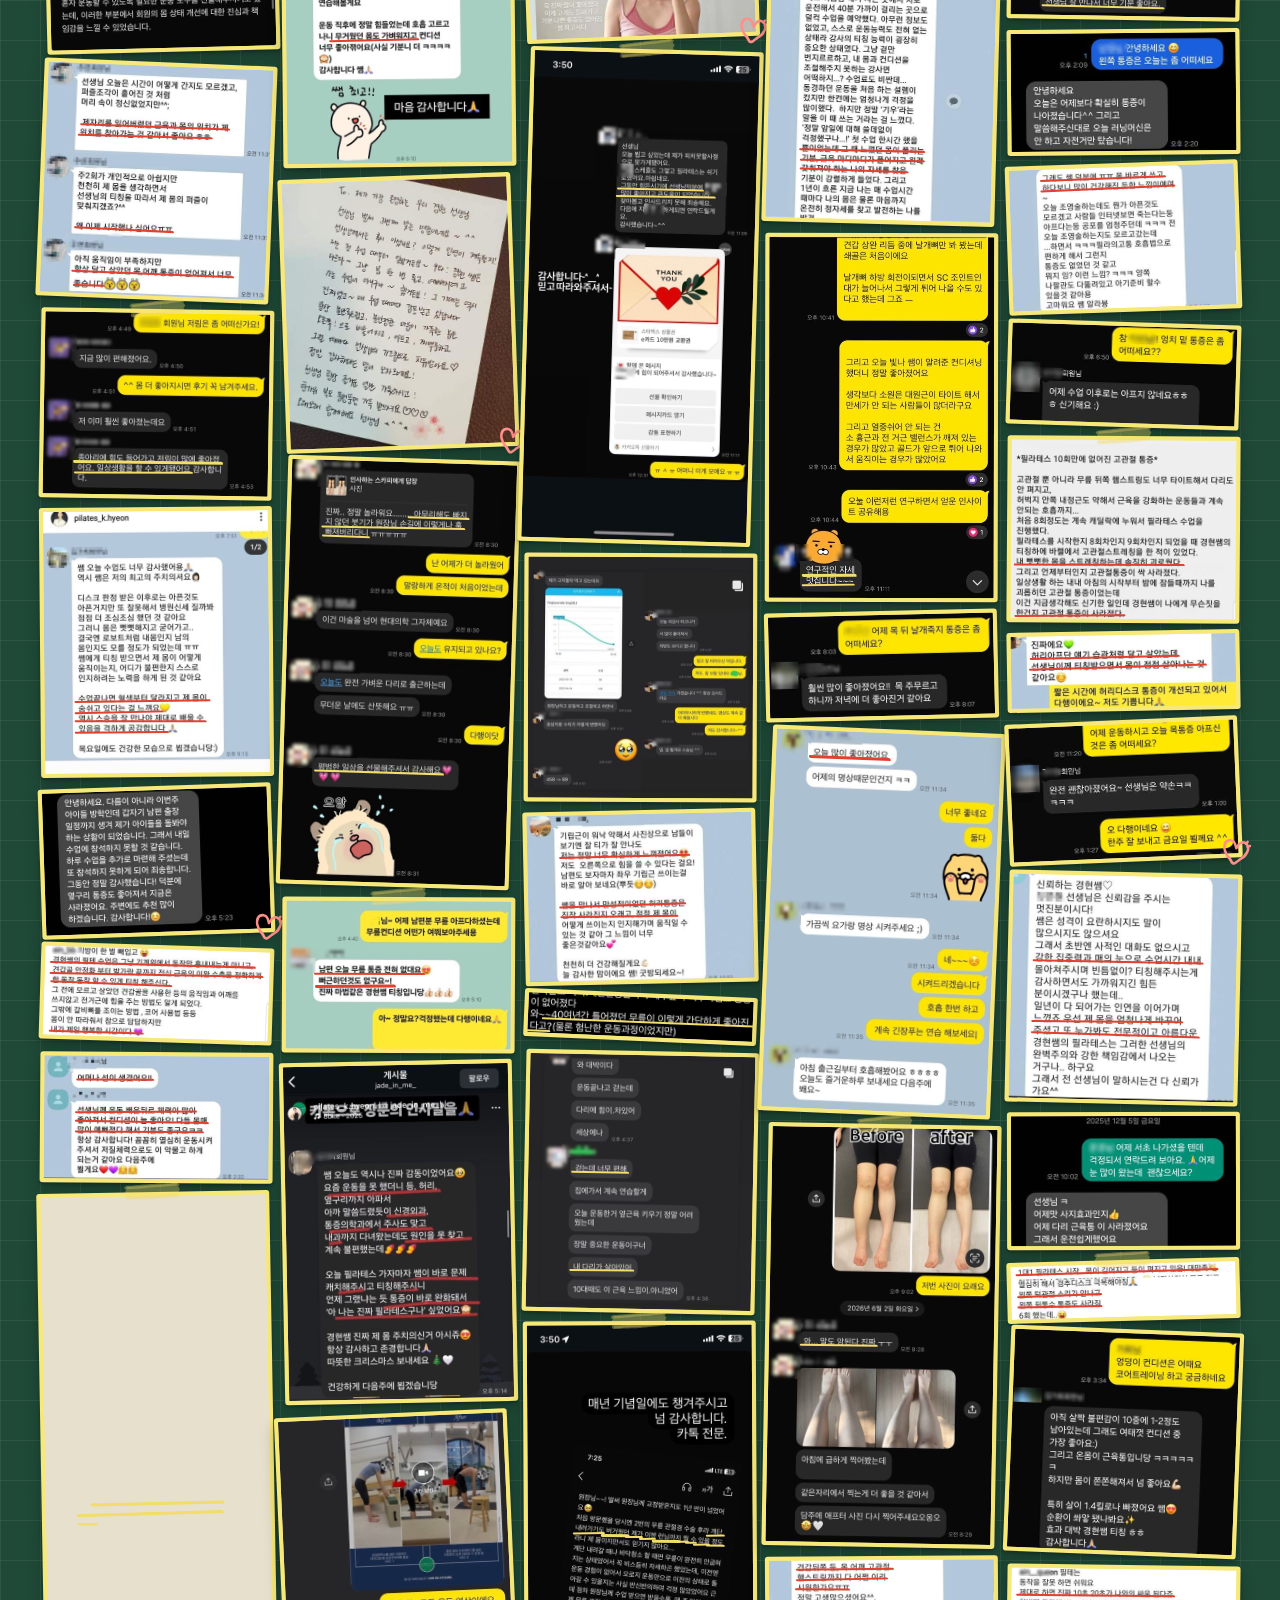
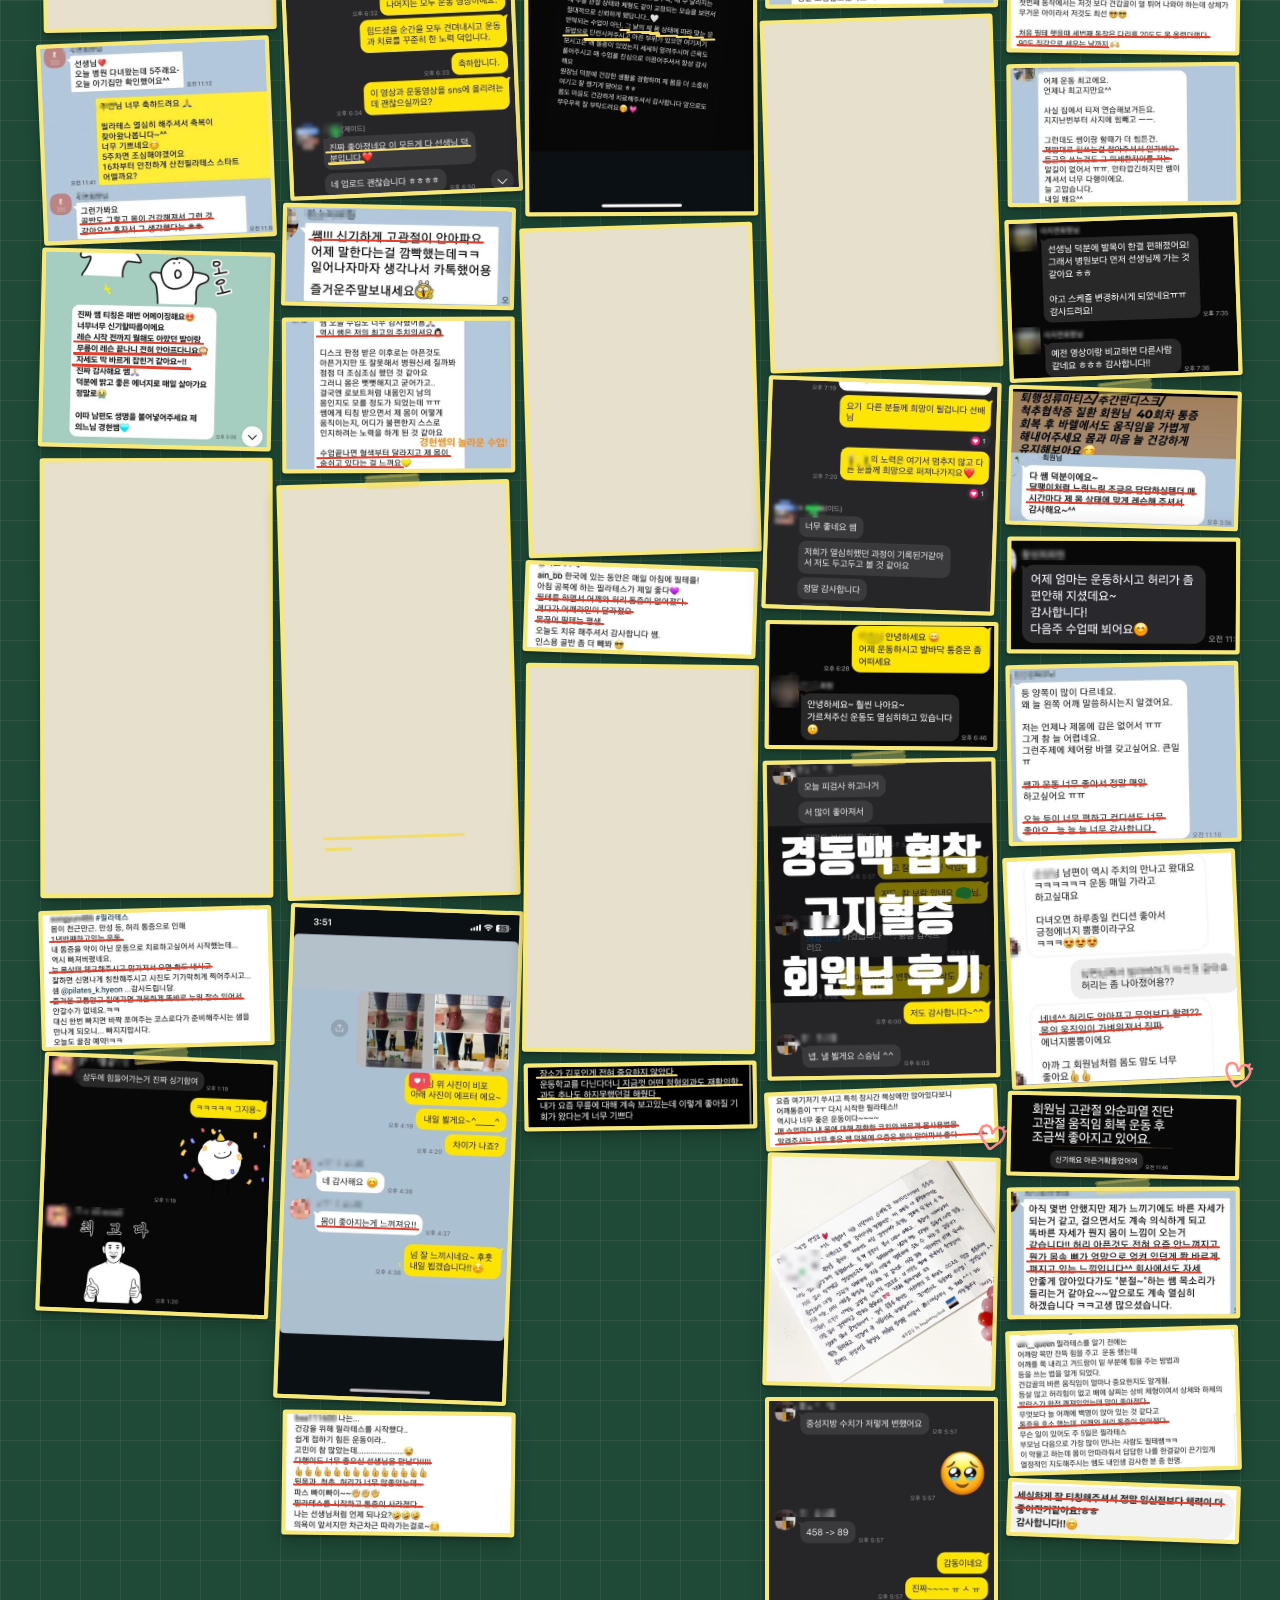
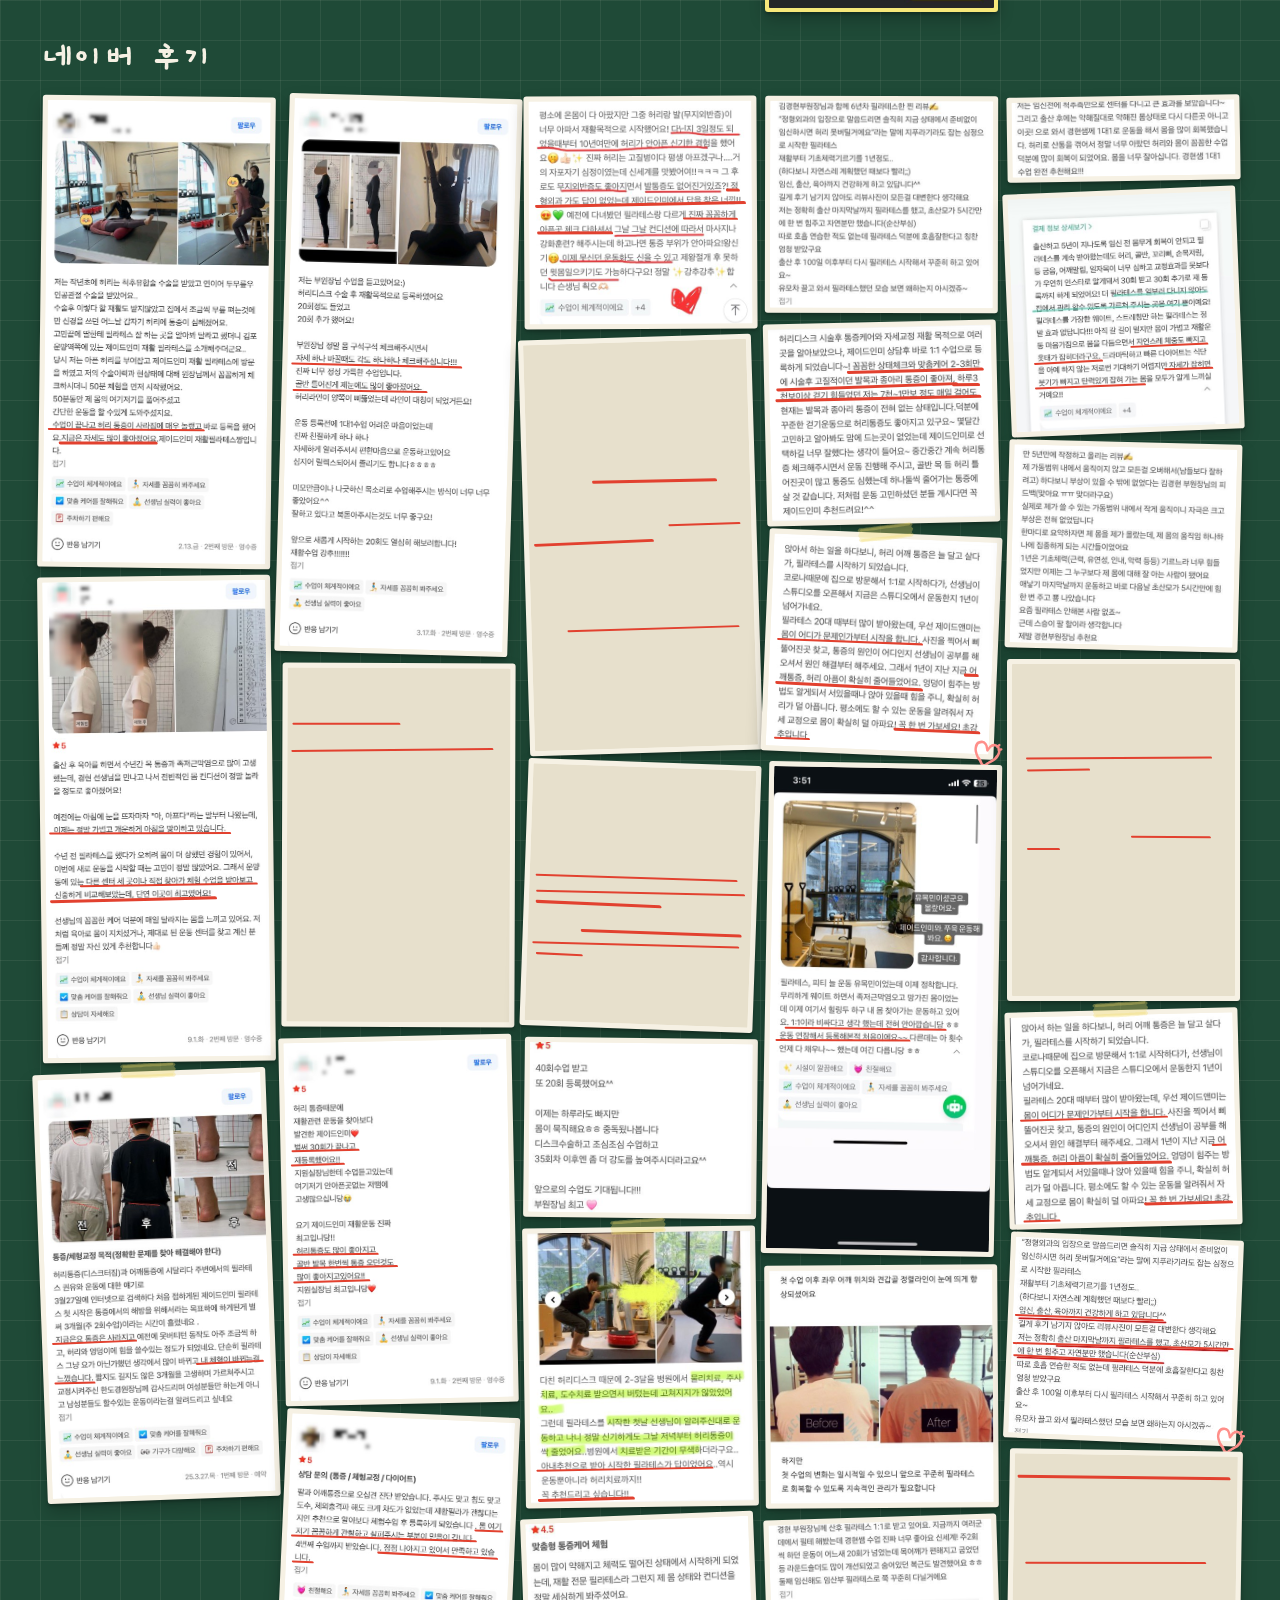
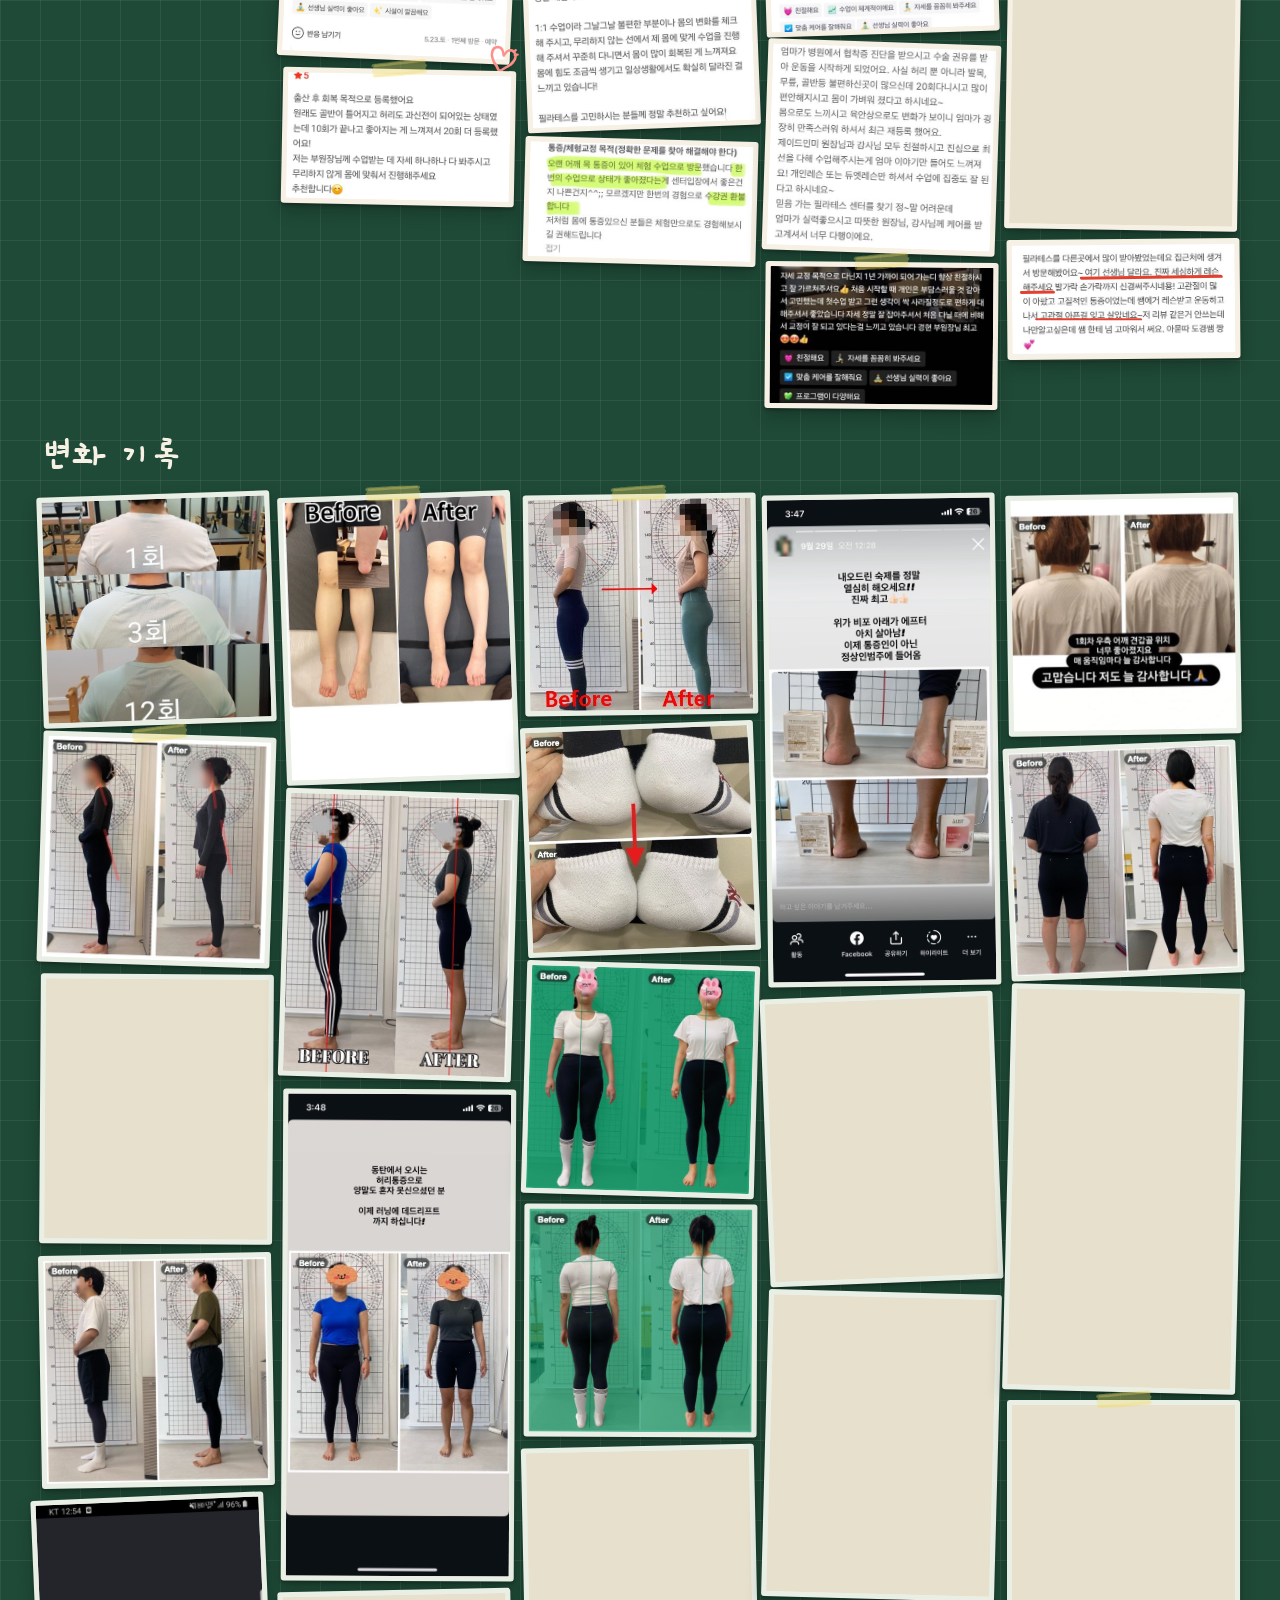
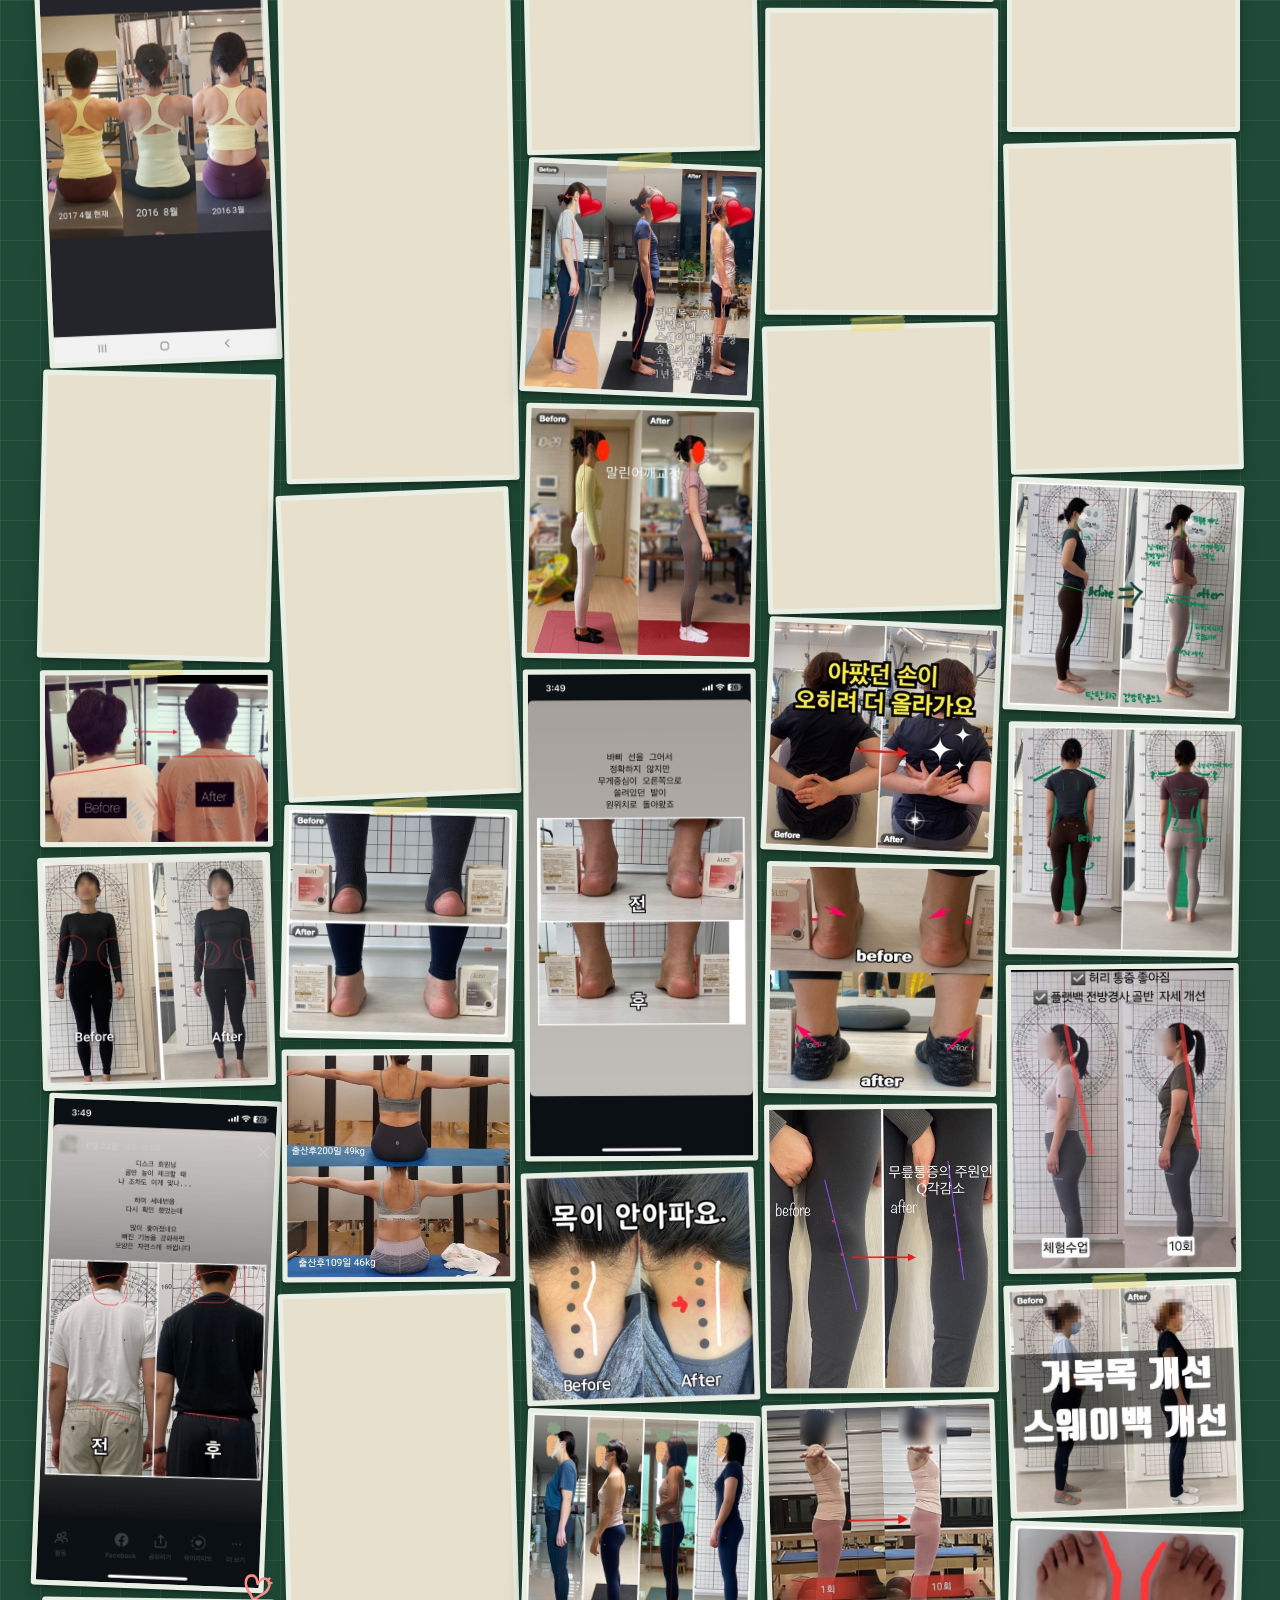
==== commit 11c5f388: "손편지 2장 카톡 후기로 이동" ====
--- a/landing-v2/index.html
+++ b/landing-v2/index.html
@@ -477,7 +477,7 @@
 </dialog>
 
 <div id="lightbox" class="lightbox" hidden></div>
-<script src="reviews-data.js?v=20261015a"></script>
+<script src="reviews-data.js?v=20261015b"></script>
 <script src="reviews-highlights.js?v=20261013n"></script>
 <script src="reviews.js?v=20261013e"></script>
 <script src="main.js?v=20261013d"></script>
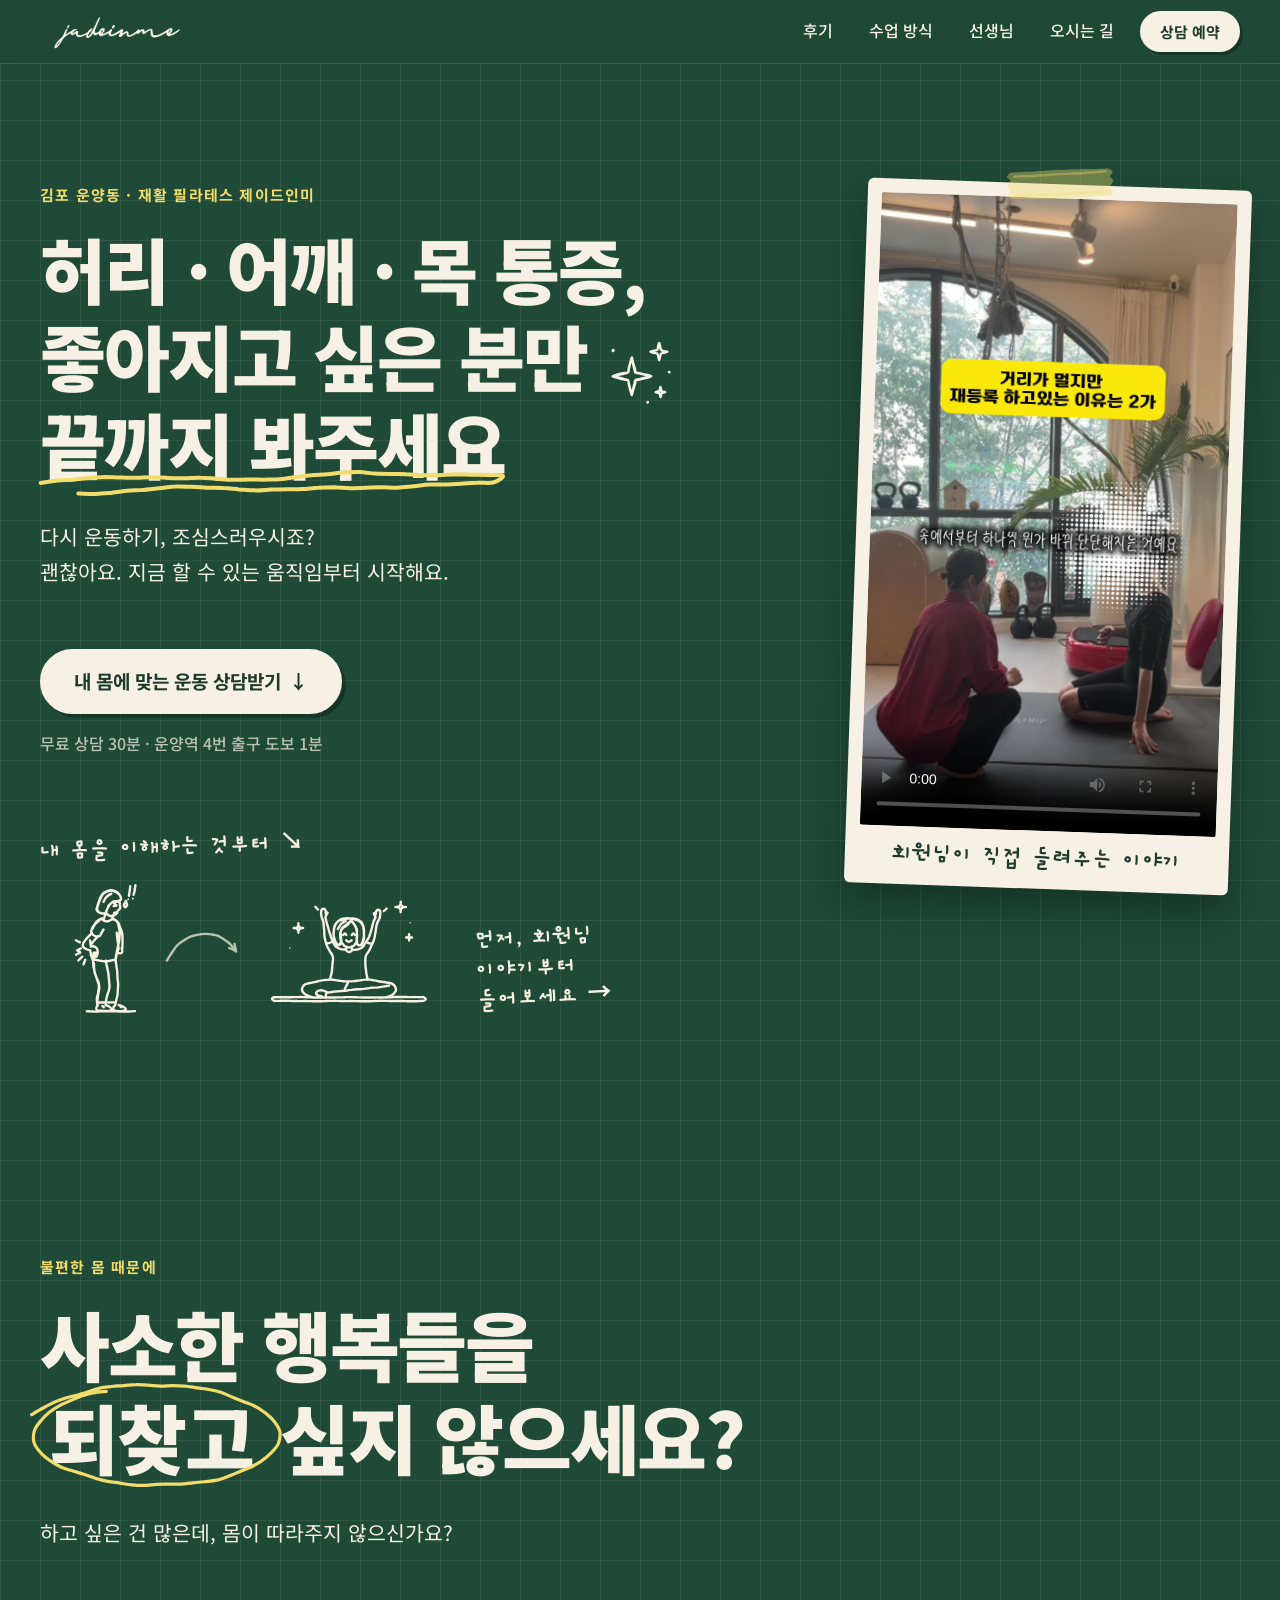
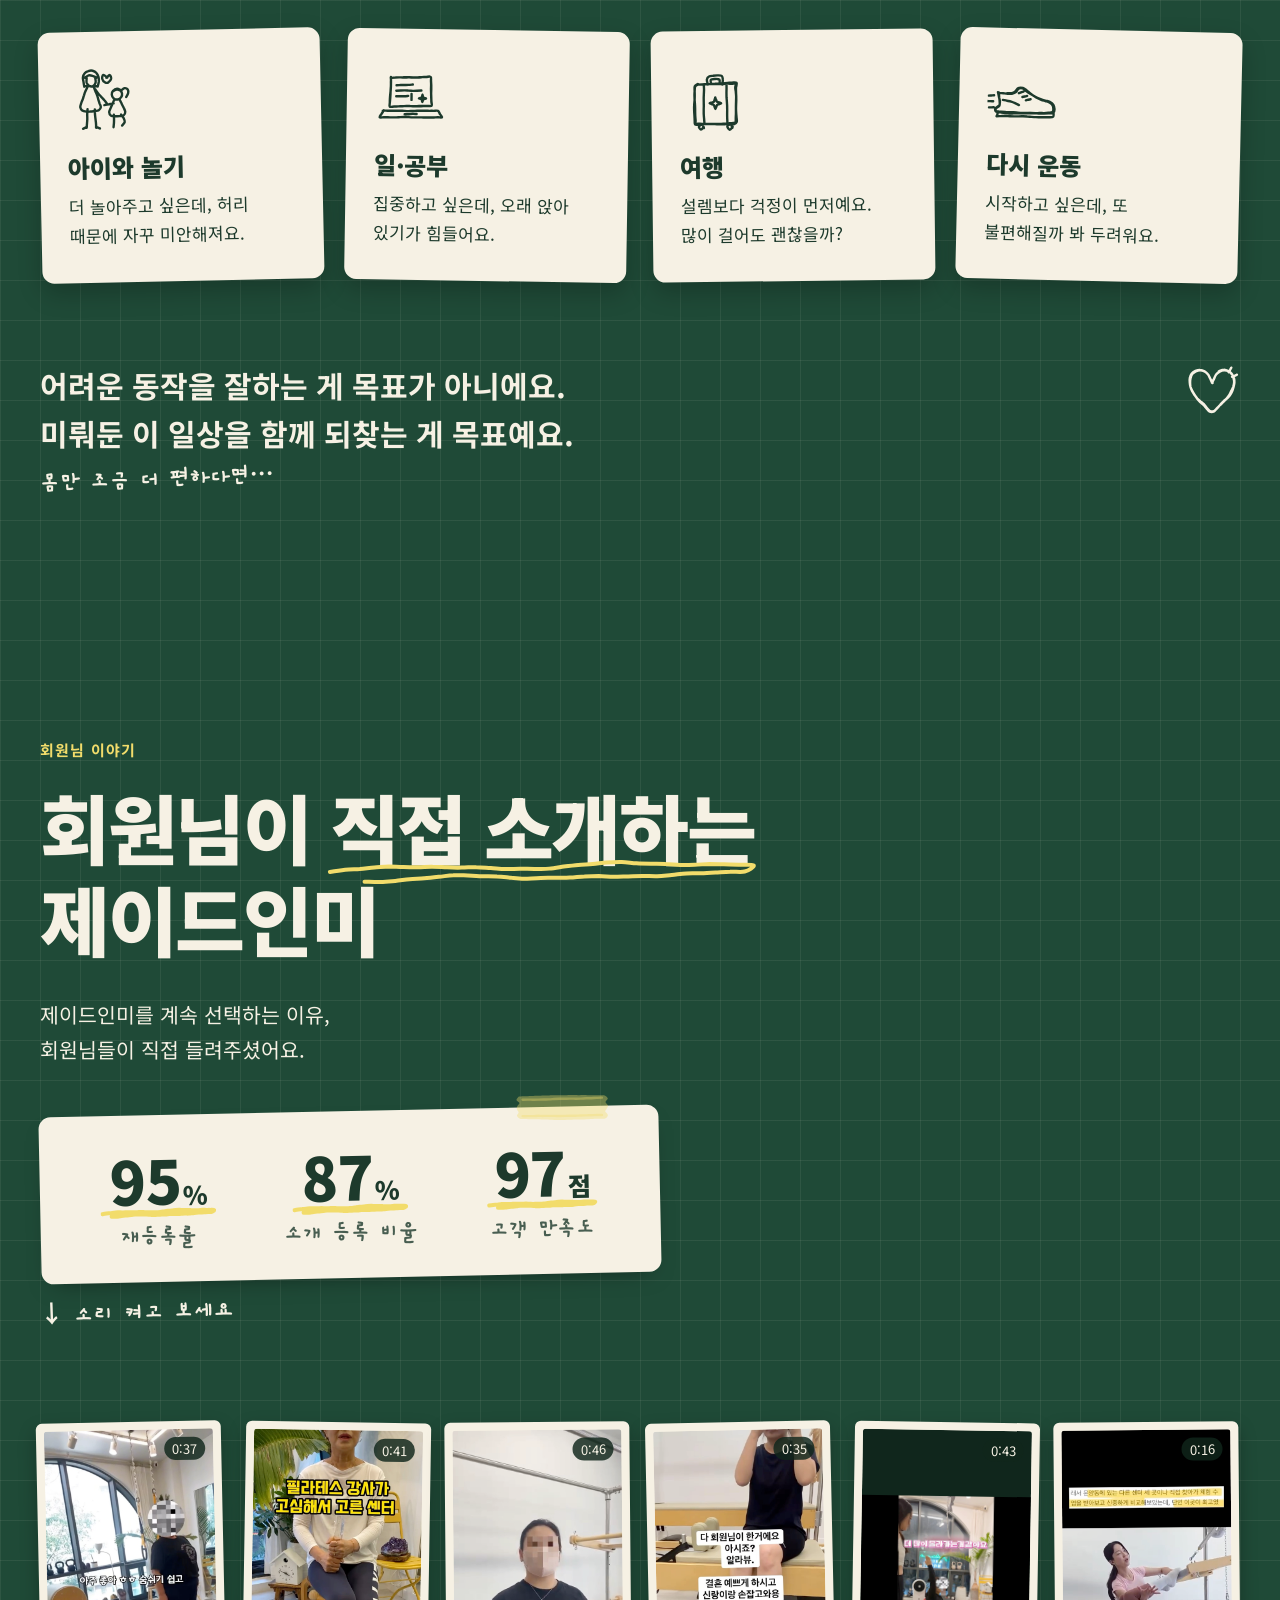
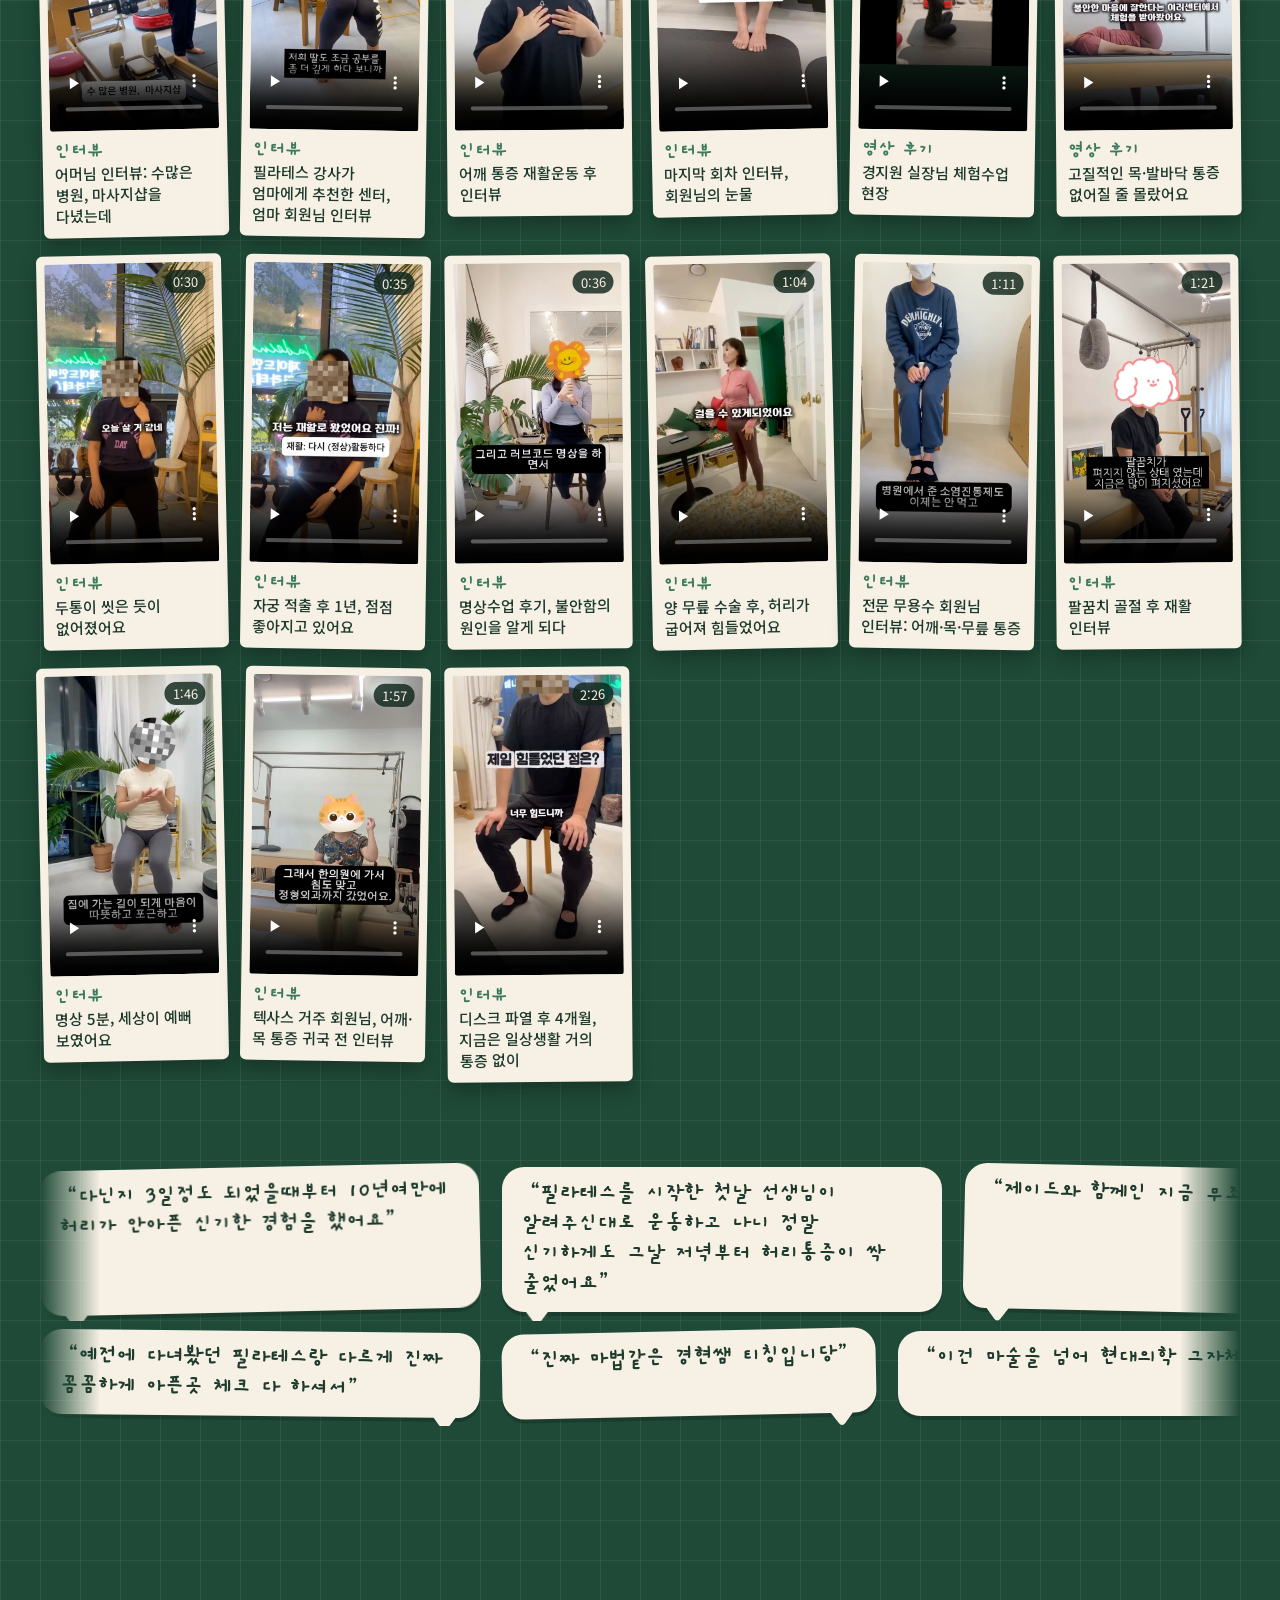
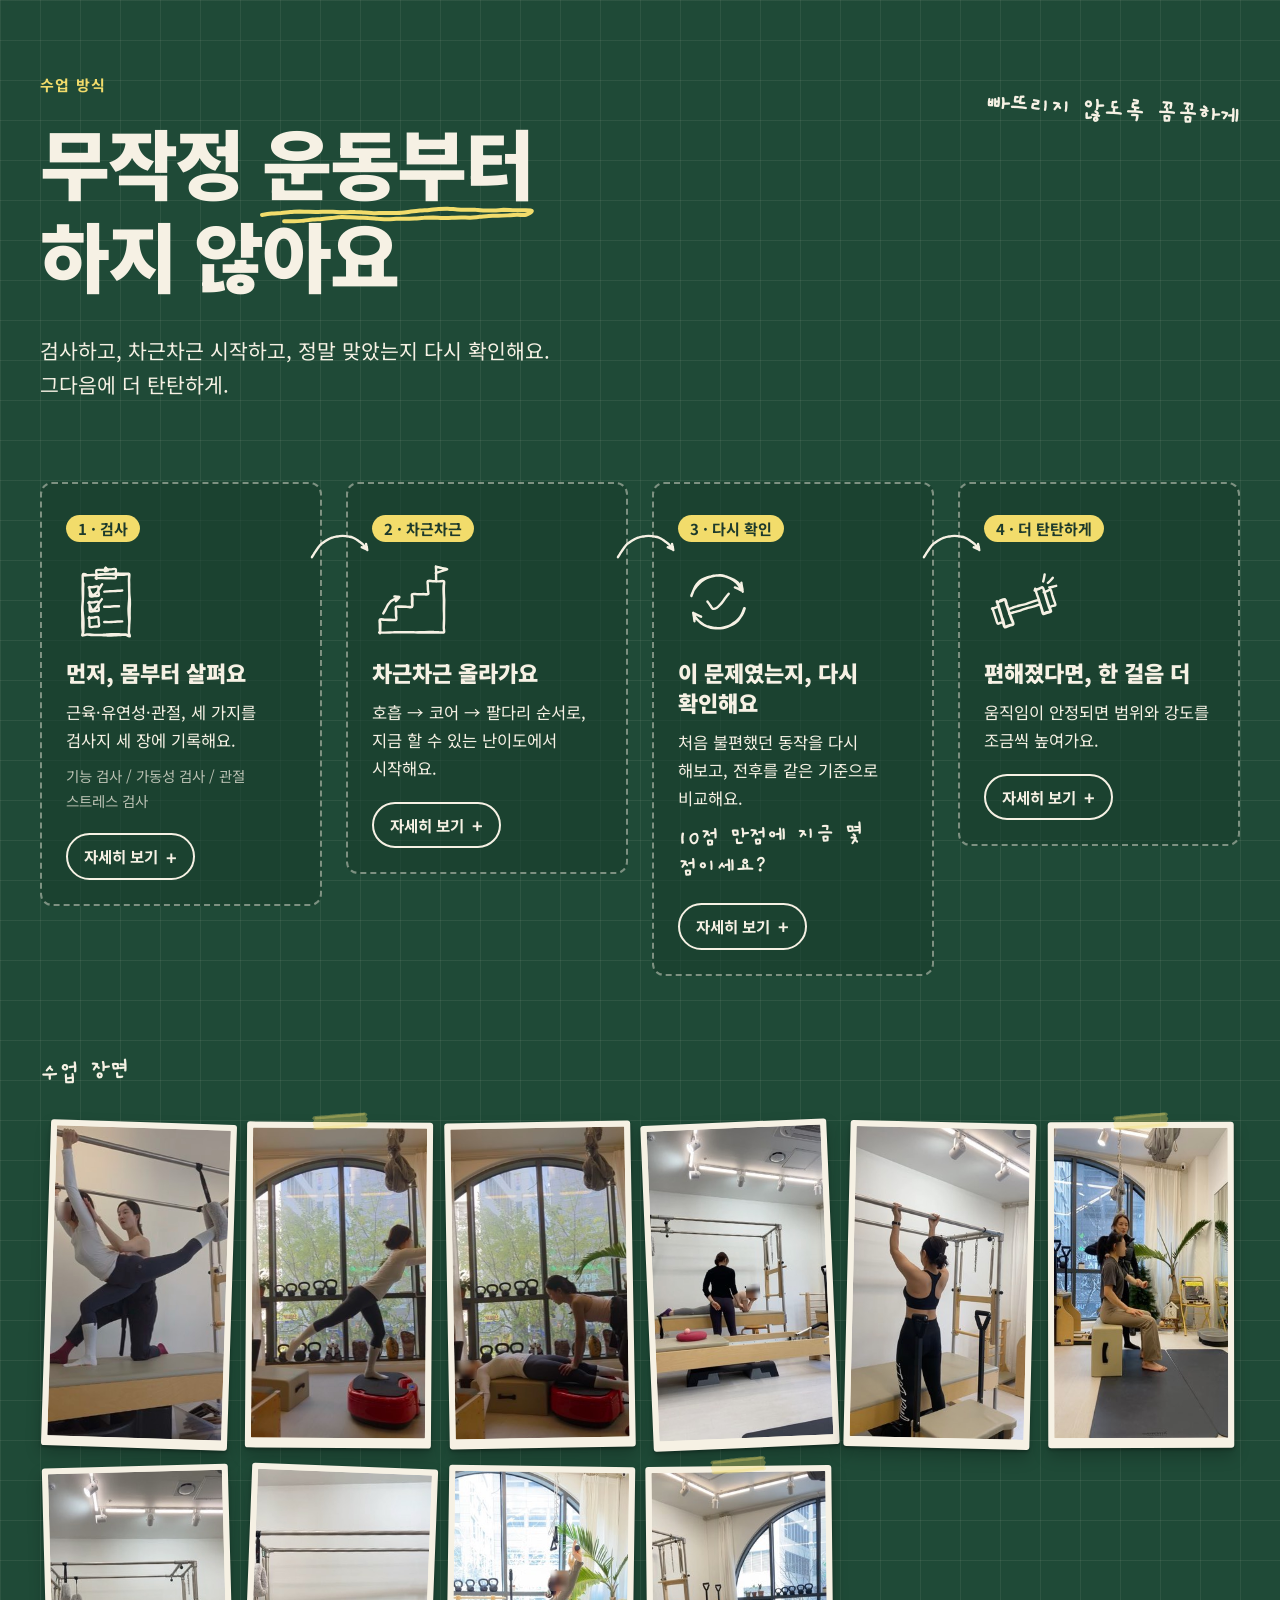
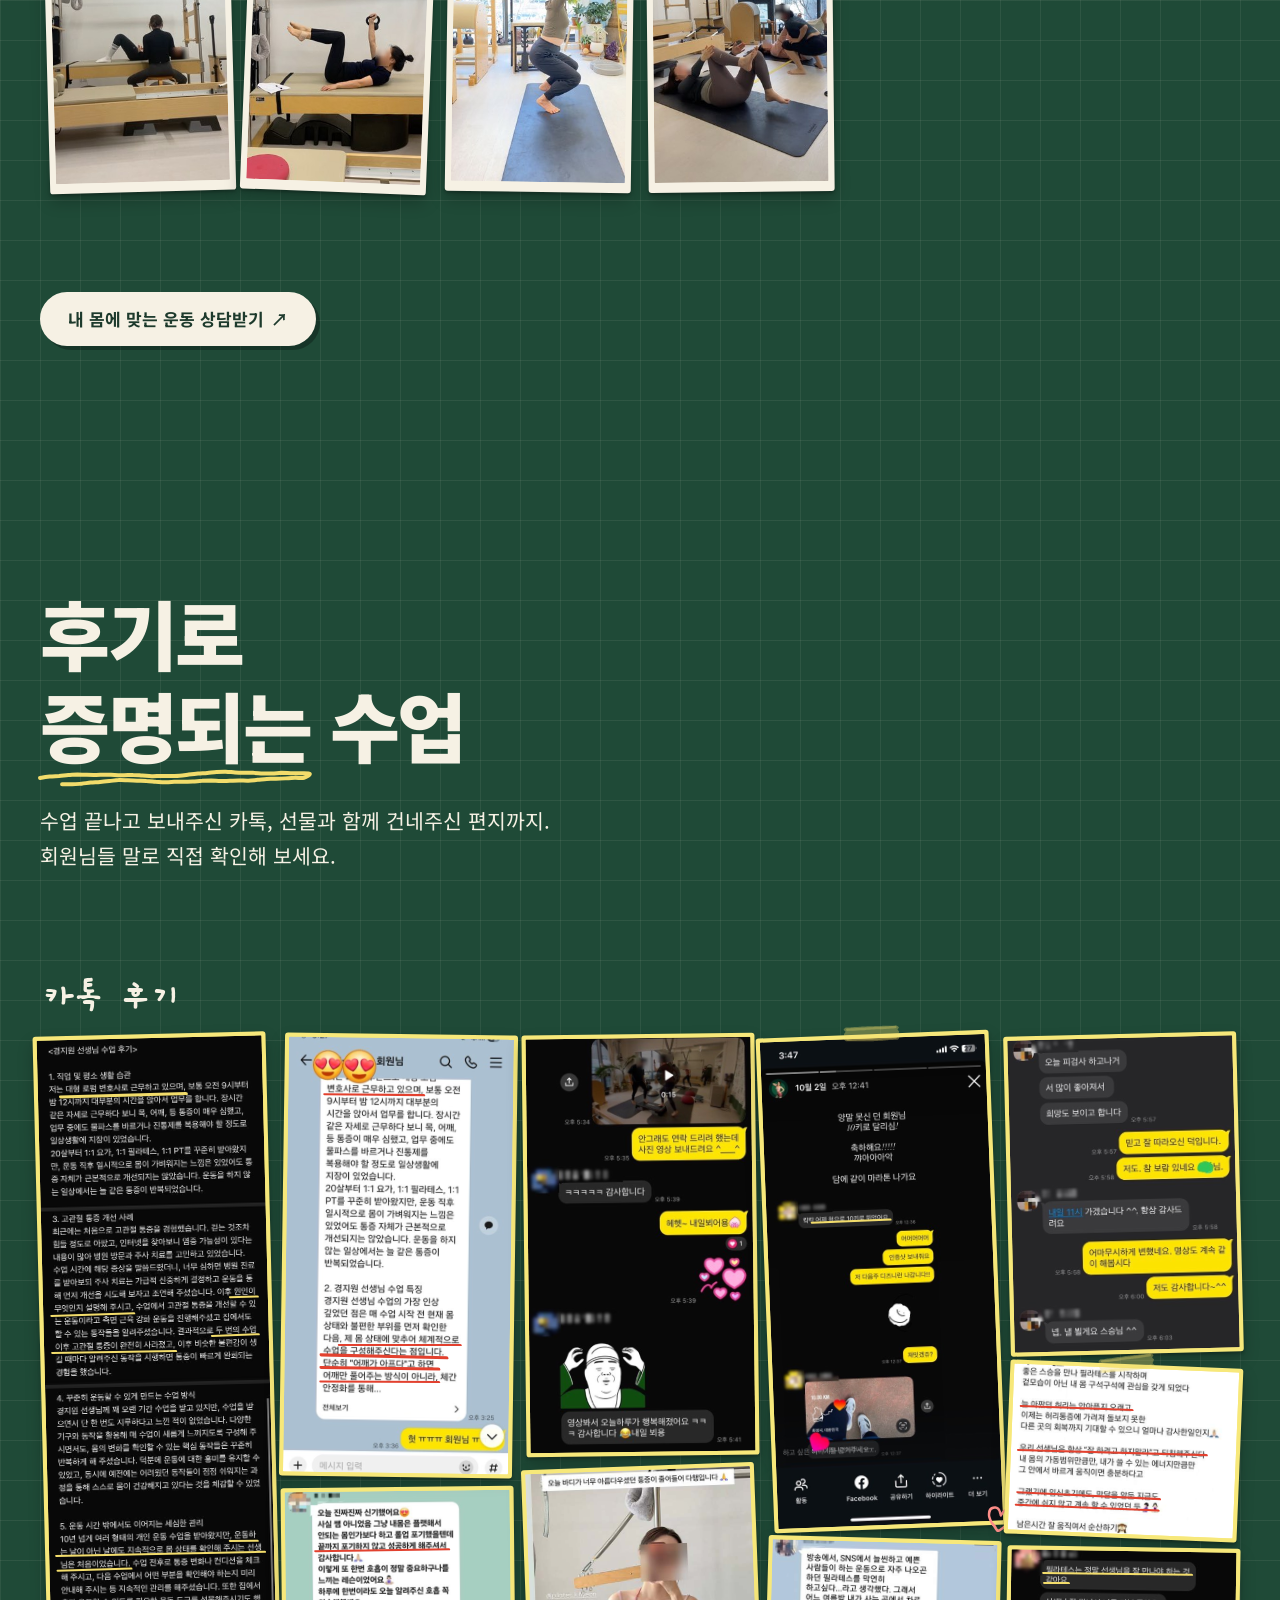
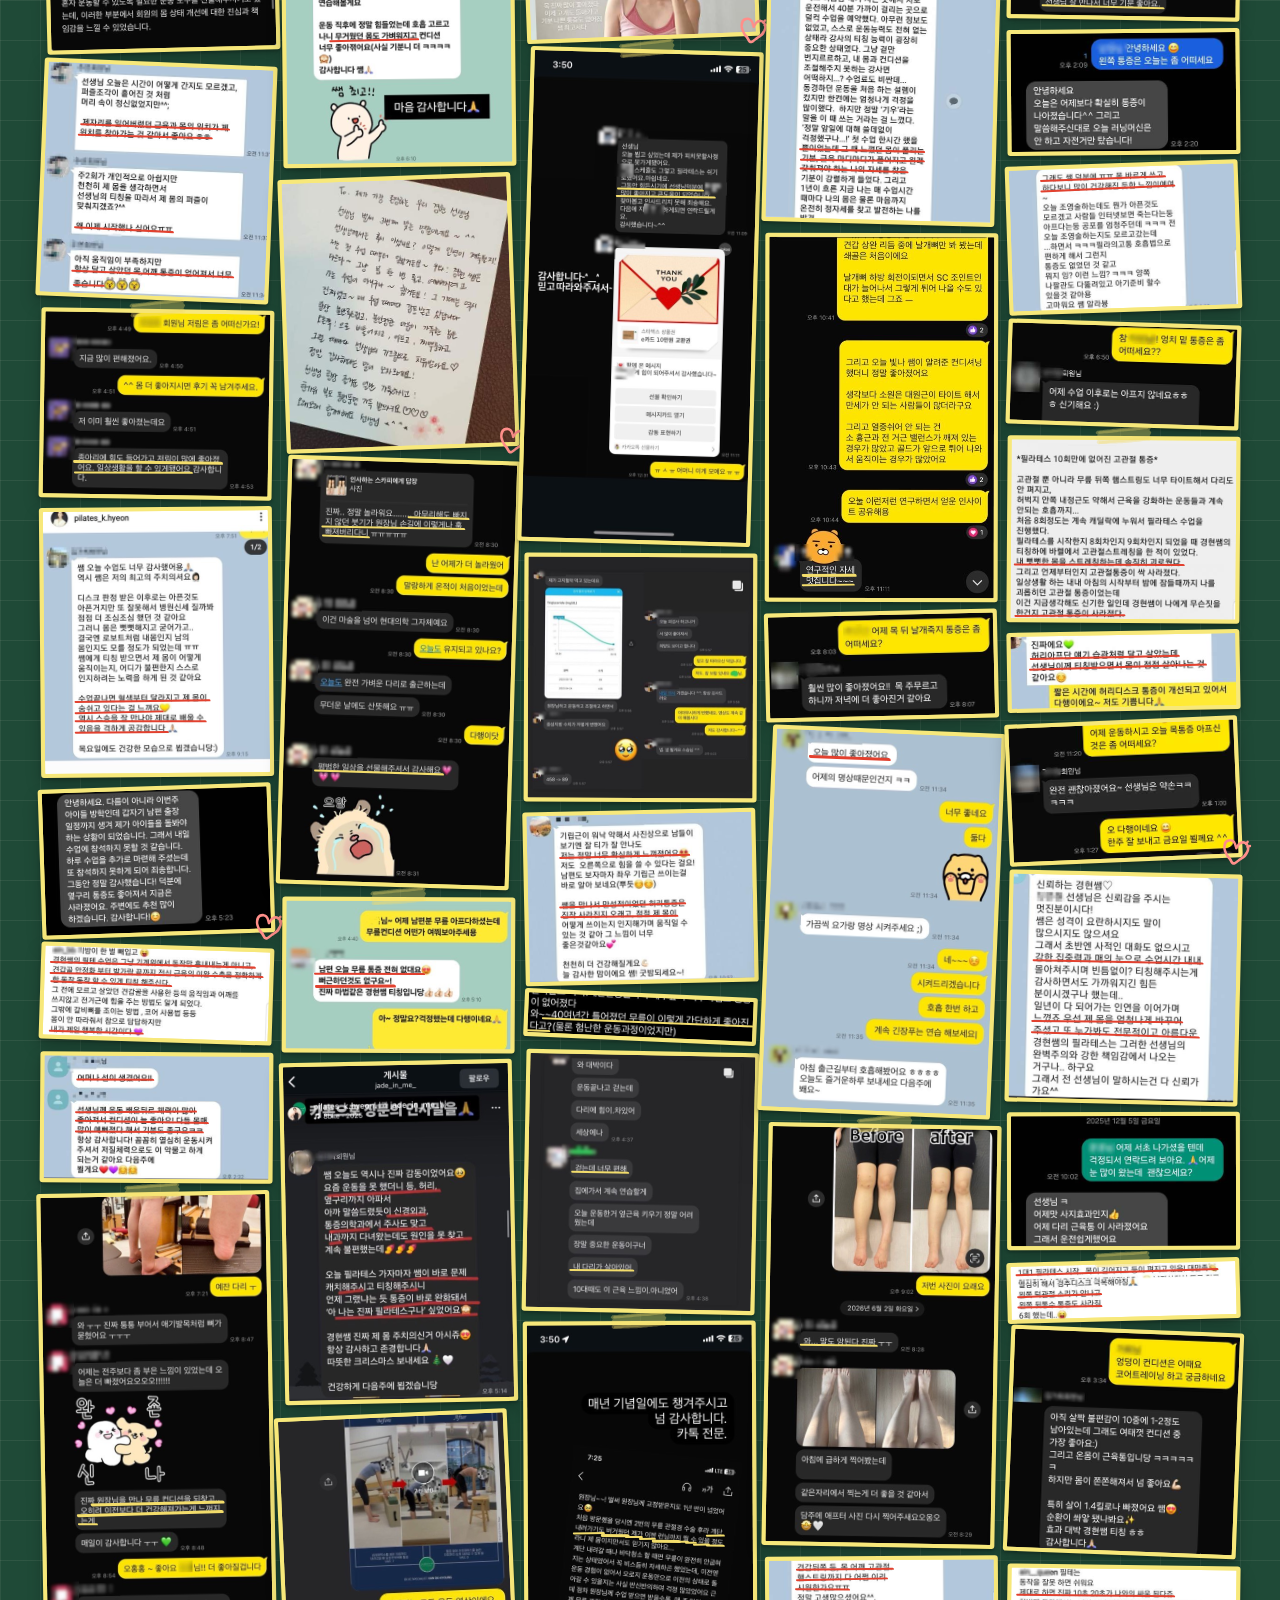
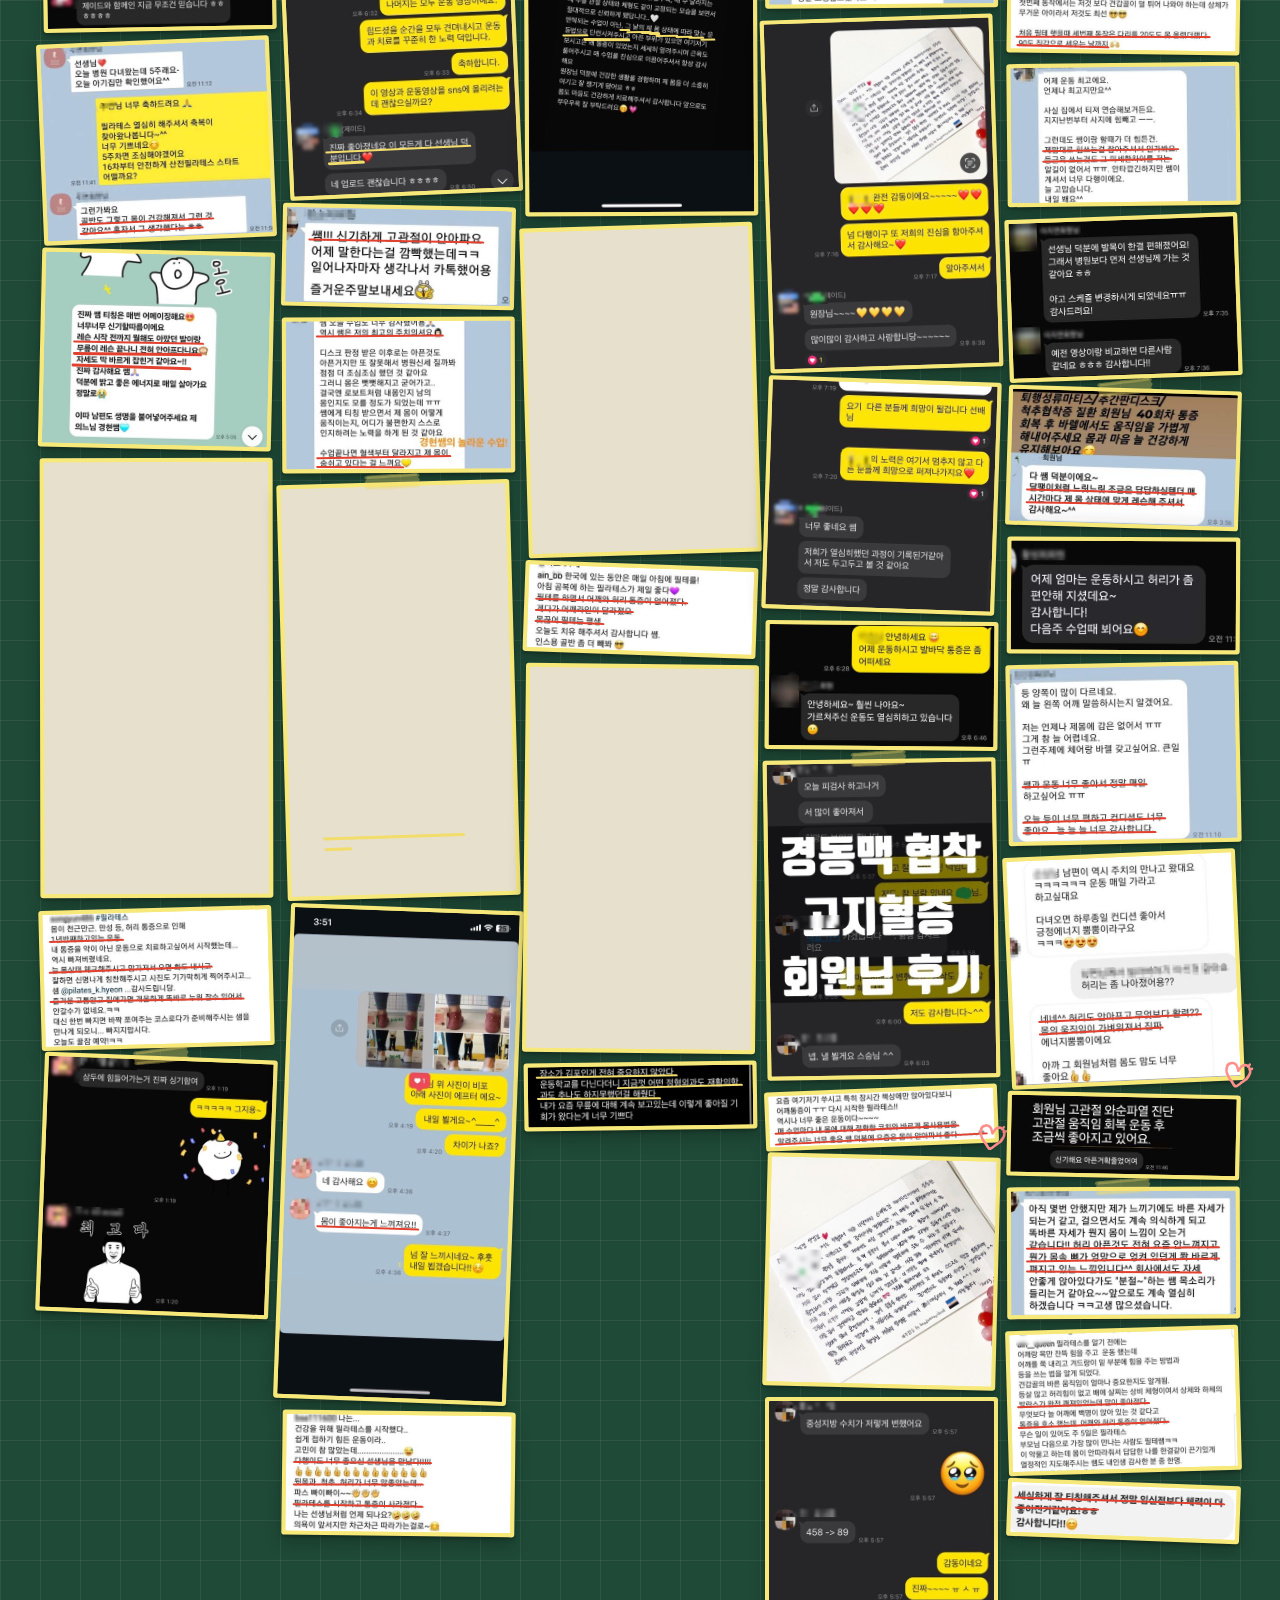
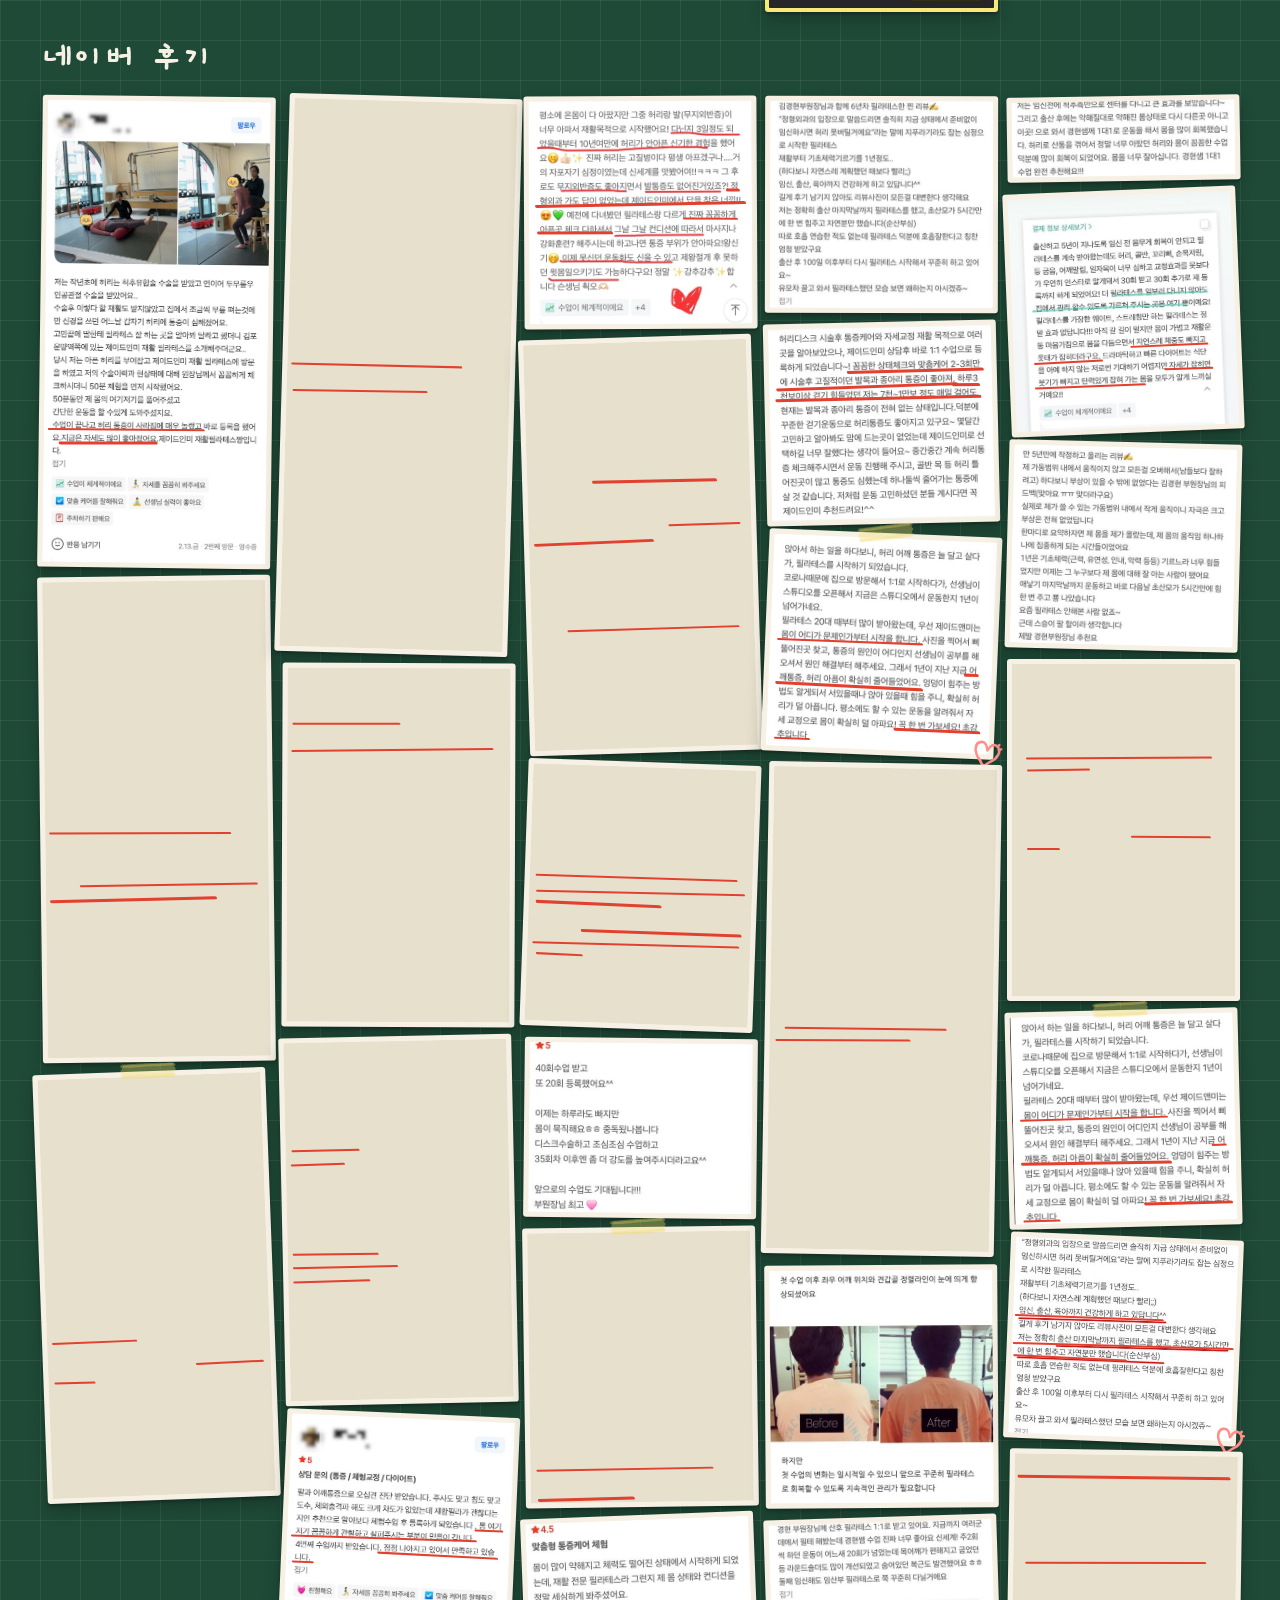
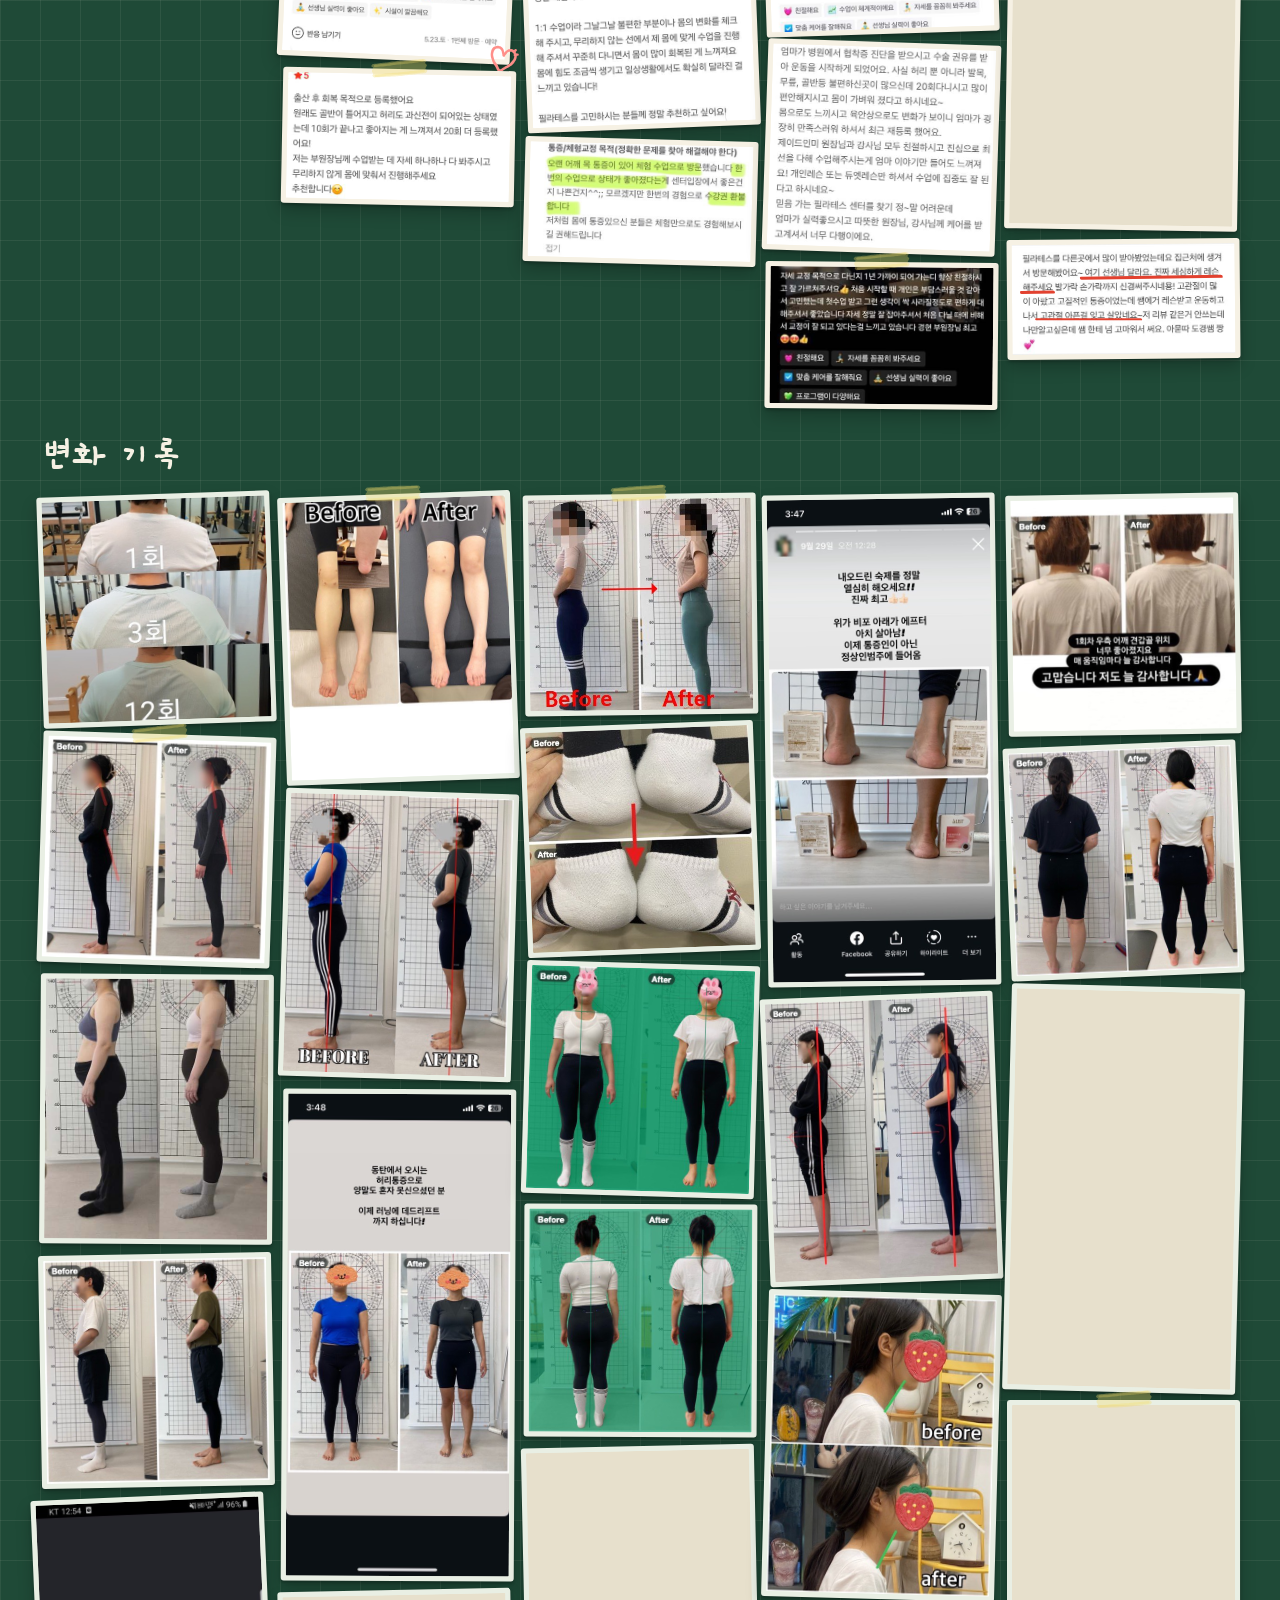
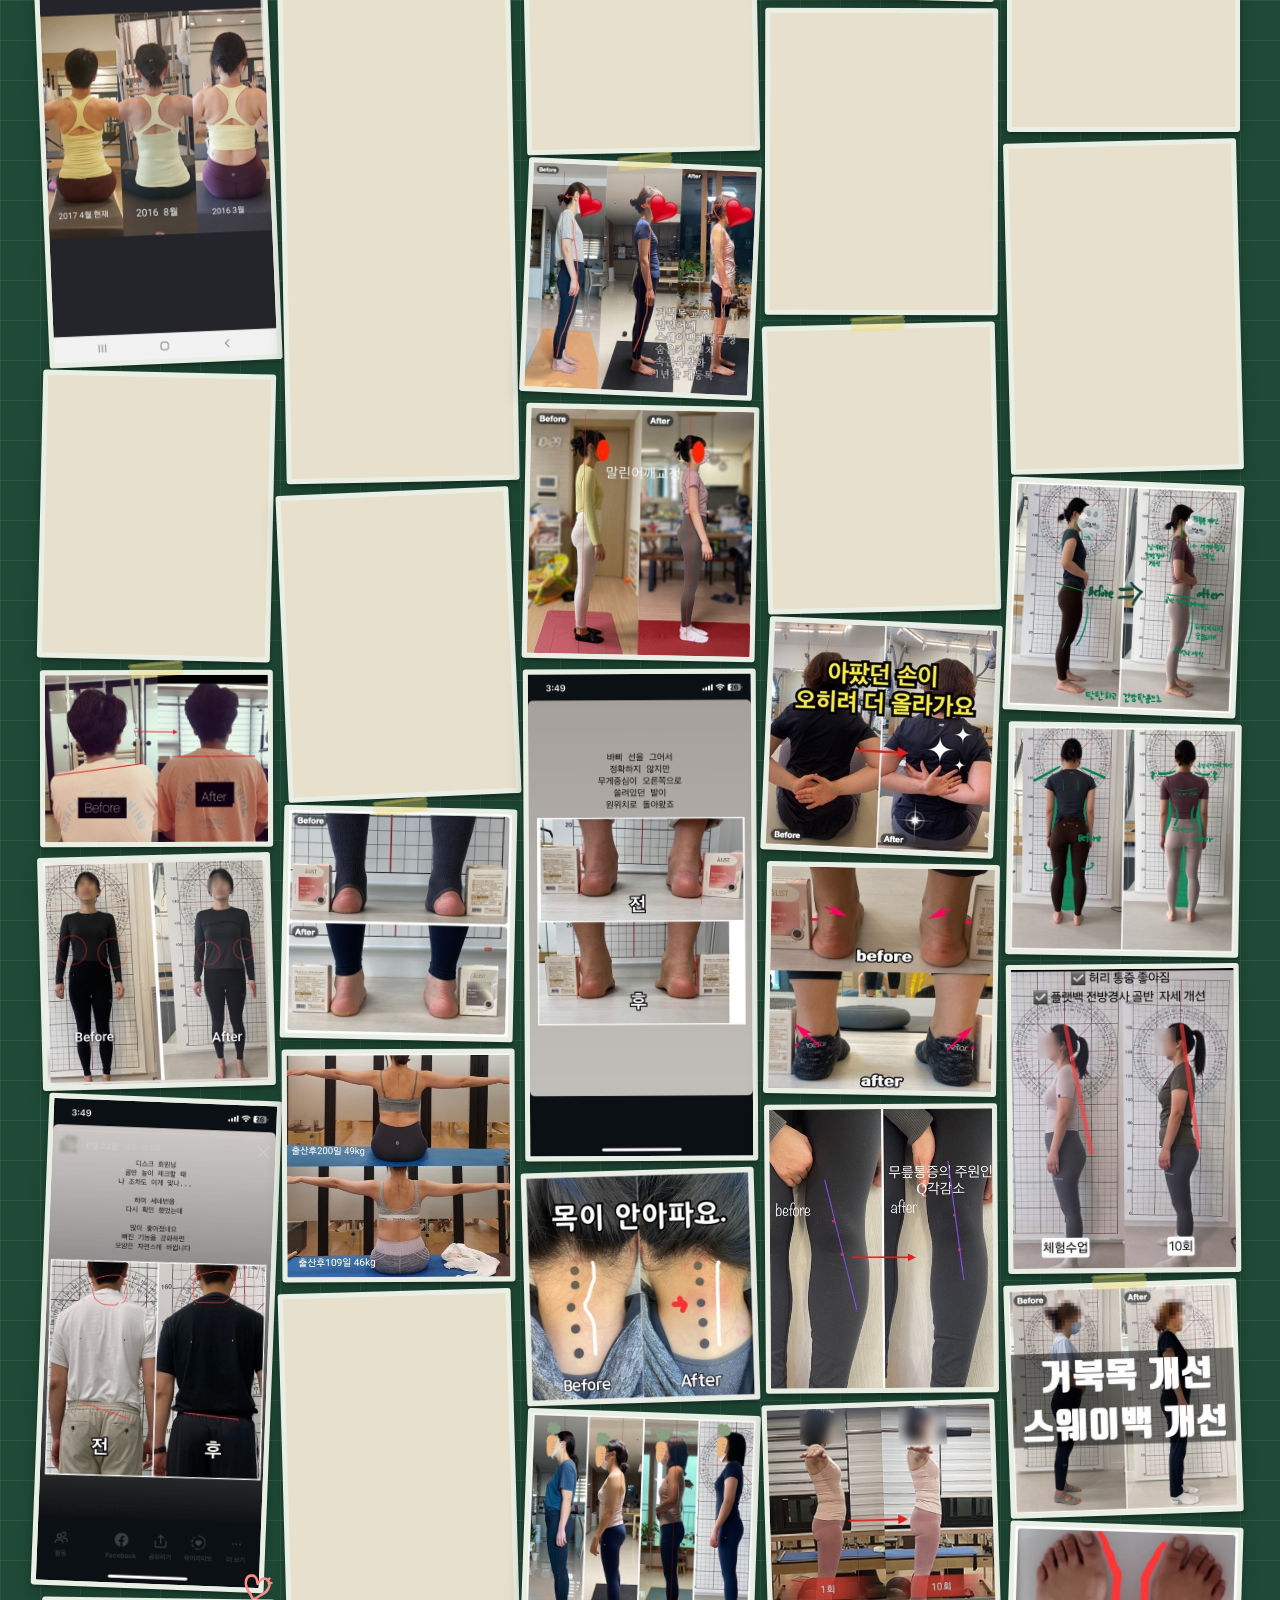
==== commit e654a706: "경지원 실장 프로필 사진 v2로 교체" ====
--- a/landing-v2/index.html
+++ b/landing-v2/index.html
@@ -278,8 +278,8 @@
         <p>정통 필라테스로 바디 라인을 다듬고, 재활 마무리와 유지를 함께해요.</p></div>
       </li>
       <li class="tcard paper reveal">
-        <button class="crop crop--kyung" type="button" data-flyer="assets/kyung.jpg" data-name="경지원 실장" aria-label="경지원 실장 프로필 원본 크게 보기">
-          <img src="assets/teacher-kyung.jpg?v=20261013d" alt="경지원 실장 프로필 사진" width="960" height="1200" loading="lazy">
+        <button class="crop crop--kyung" type="button" data-flyer="assets/kyung-v2.jpg" data-name="경지원 실장" aria-label="경지원 실장 프로필 원본 크게 보기">
+          <img src="assets/teacher-kyung-v2.jpg" alt="경지원 실장 프로필 사진" width="960" height="1200" loading="lazy">
           <span class="crop-zoom" aria-hidden="true">프로필 원본 크게 보기 +</span>
         </button>
         <div class="tbody"><h3>경지원 <small>실장</small></h3>
@@ -303,7 +303,7 @@
         <div class="quiz-faces" aria-hidden="true">
           <img src="assets/face-han.jpg" alt="" width="160" height="160" loading="lazy">
           <img src="assets/face-kim.jpg?v=20261013n" alt="" width="160" height="160" loading="lazy">
-          <img src="assets/face-kyung.jpg" alt="" width="160" height="160" loading="lazy">
+          <img src="assets/face-kyung-v2.jpg" alt="" width="160" height="160" loading="lazy">
         </div>
         <span class="note quiz-note">3분이면 끝!<br>결과에 선생님 조합까지 →</span>
       </div>
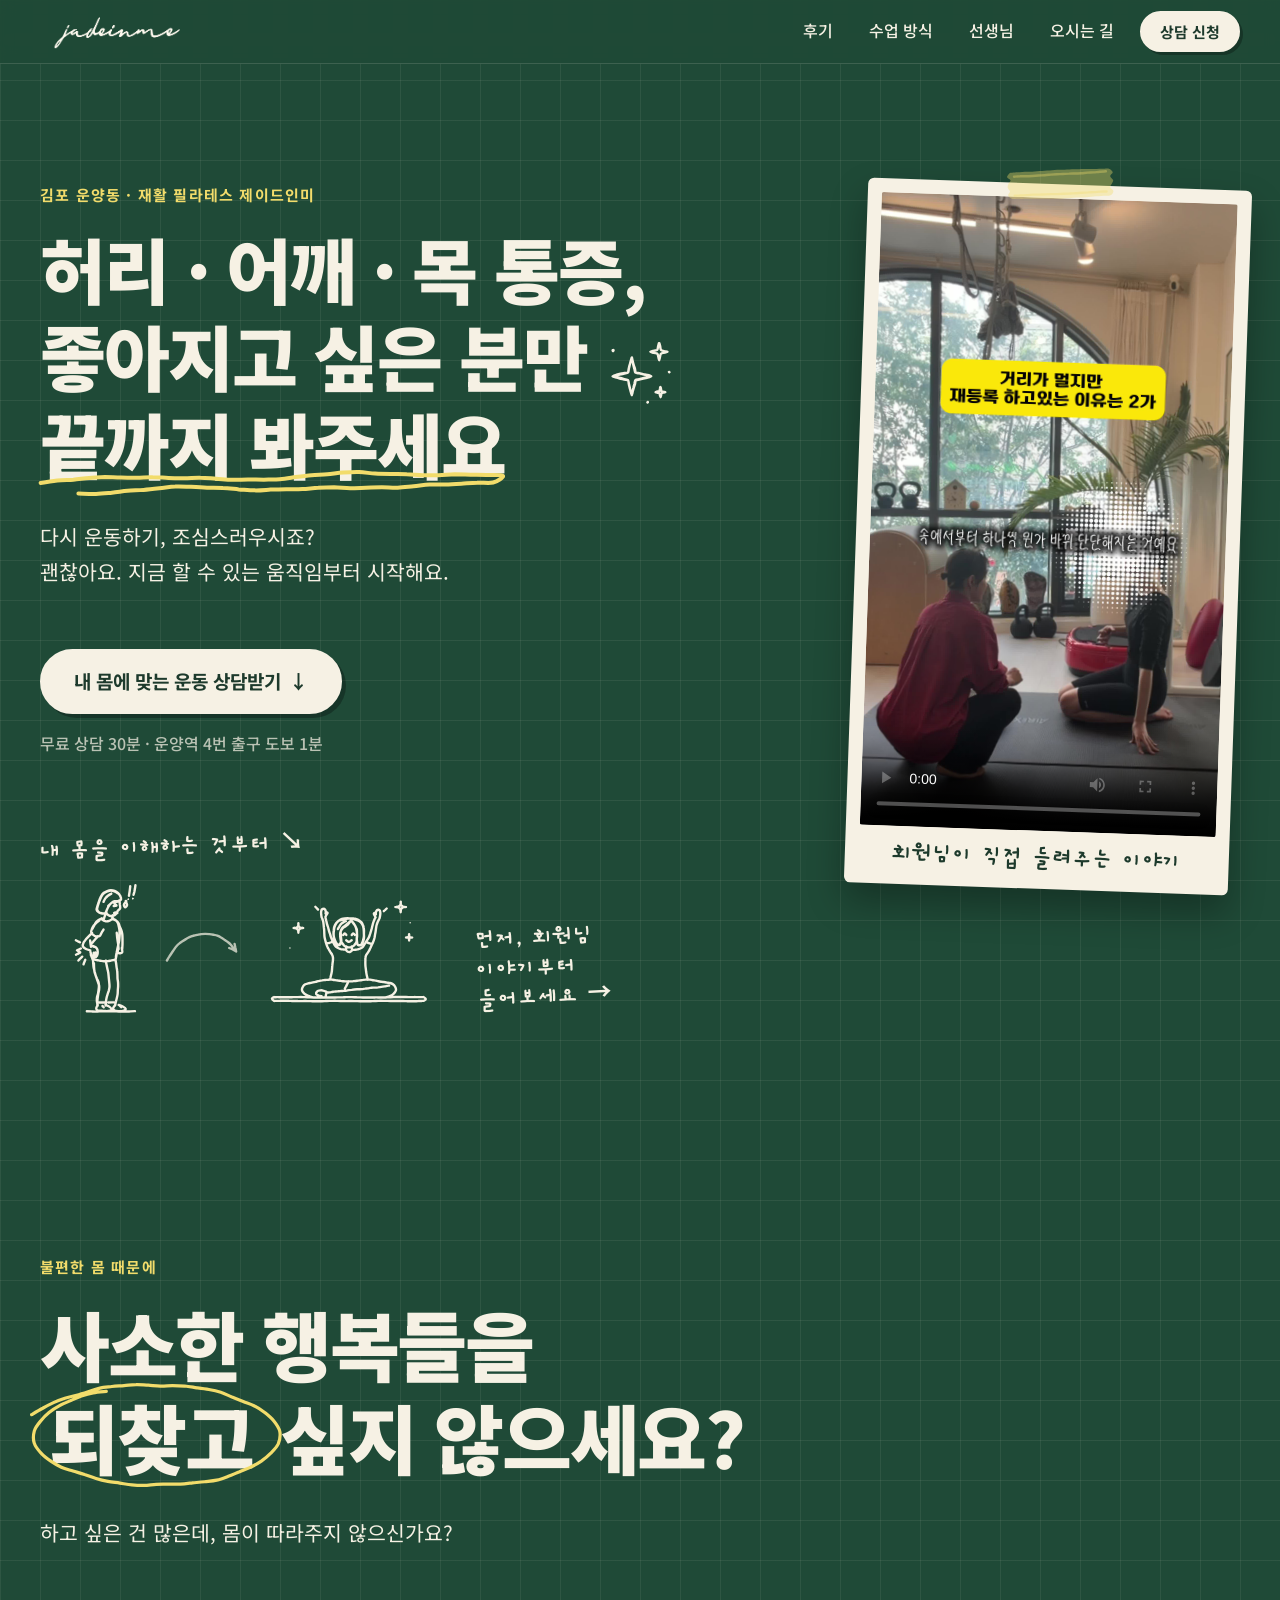
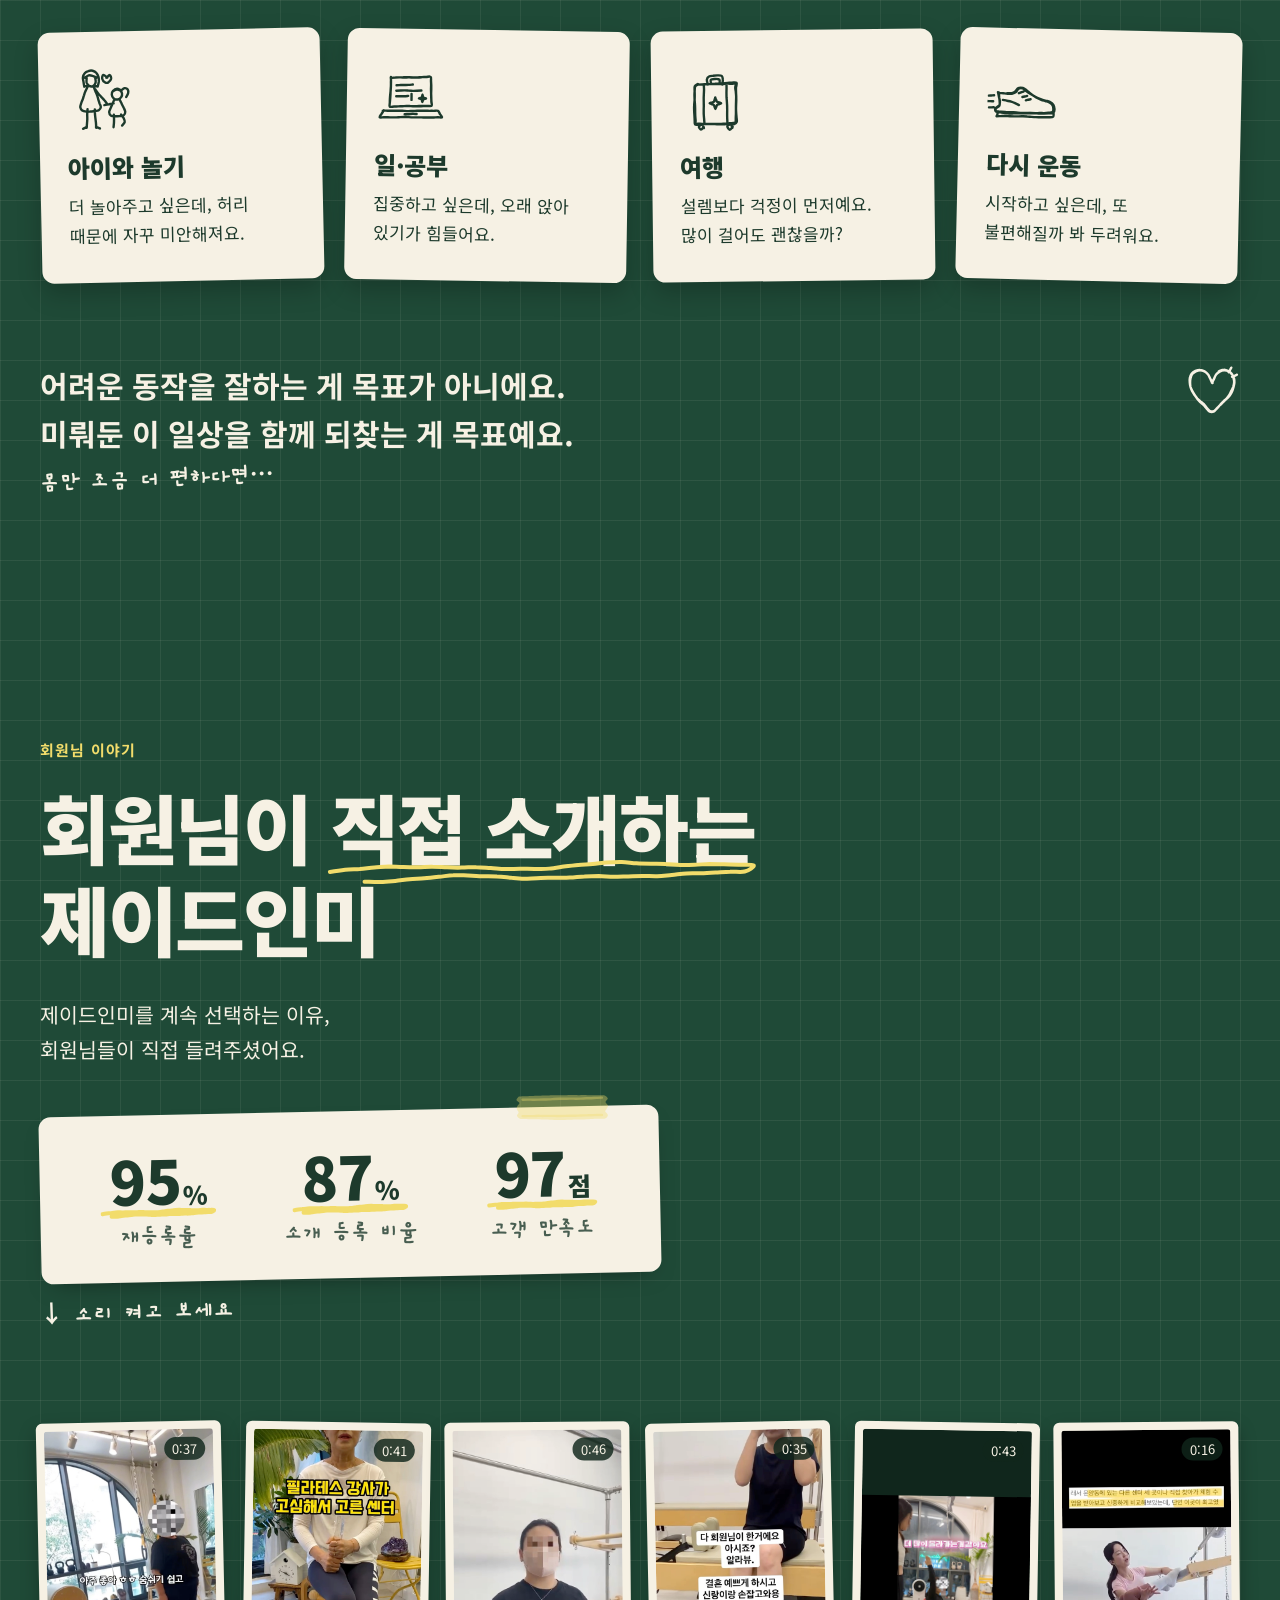
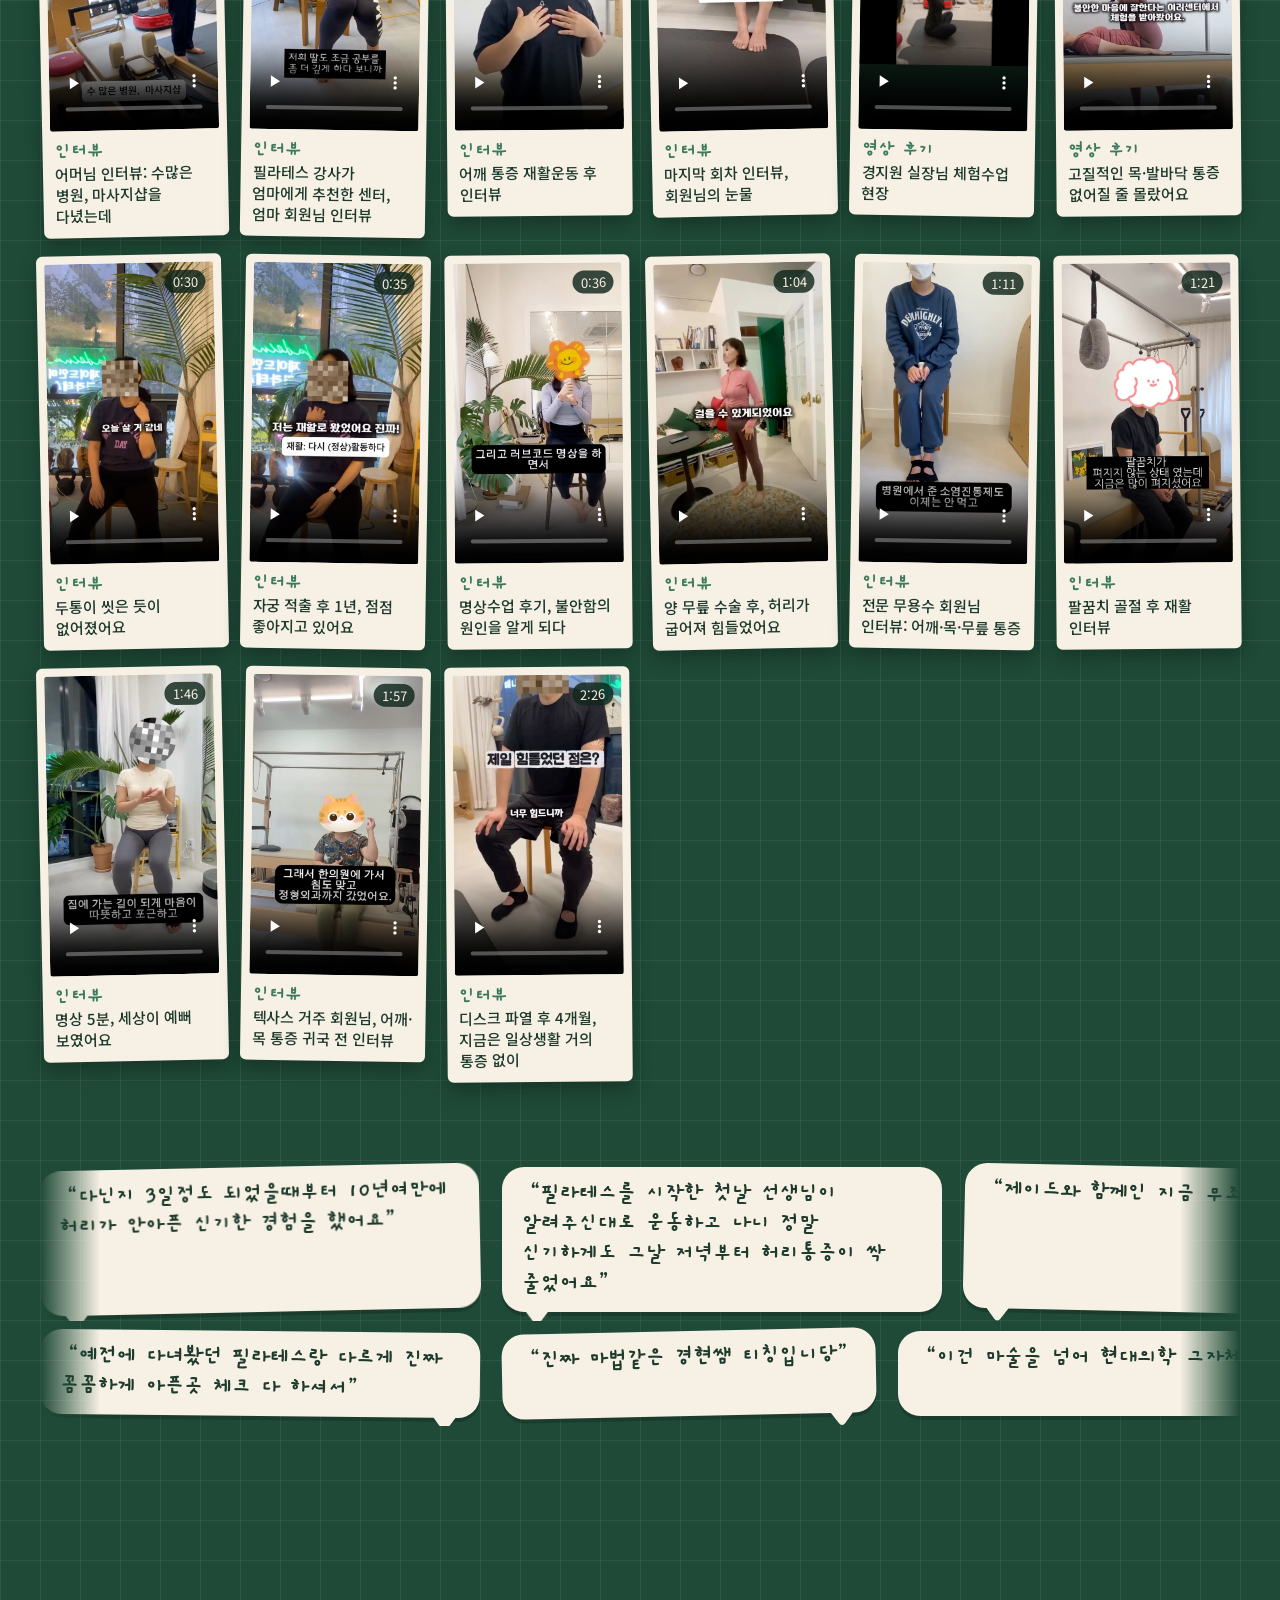
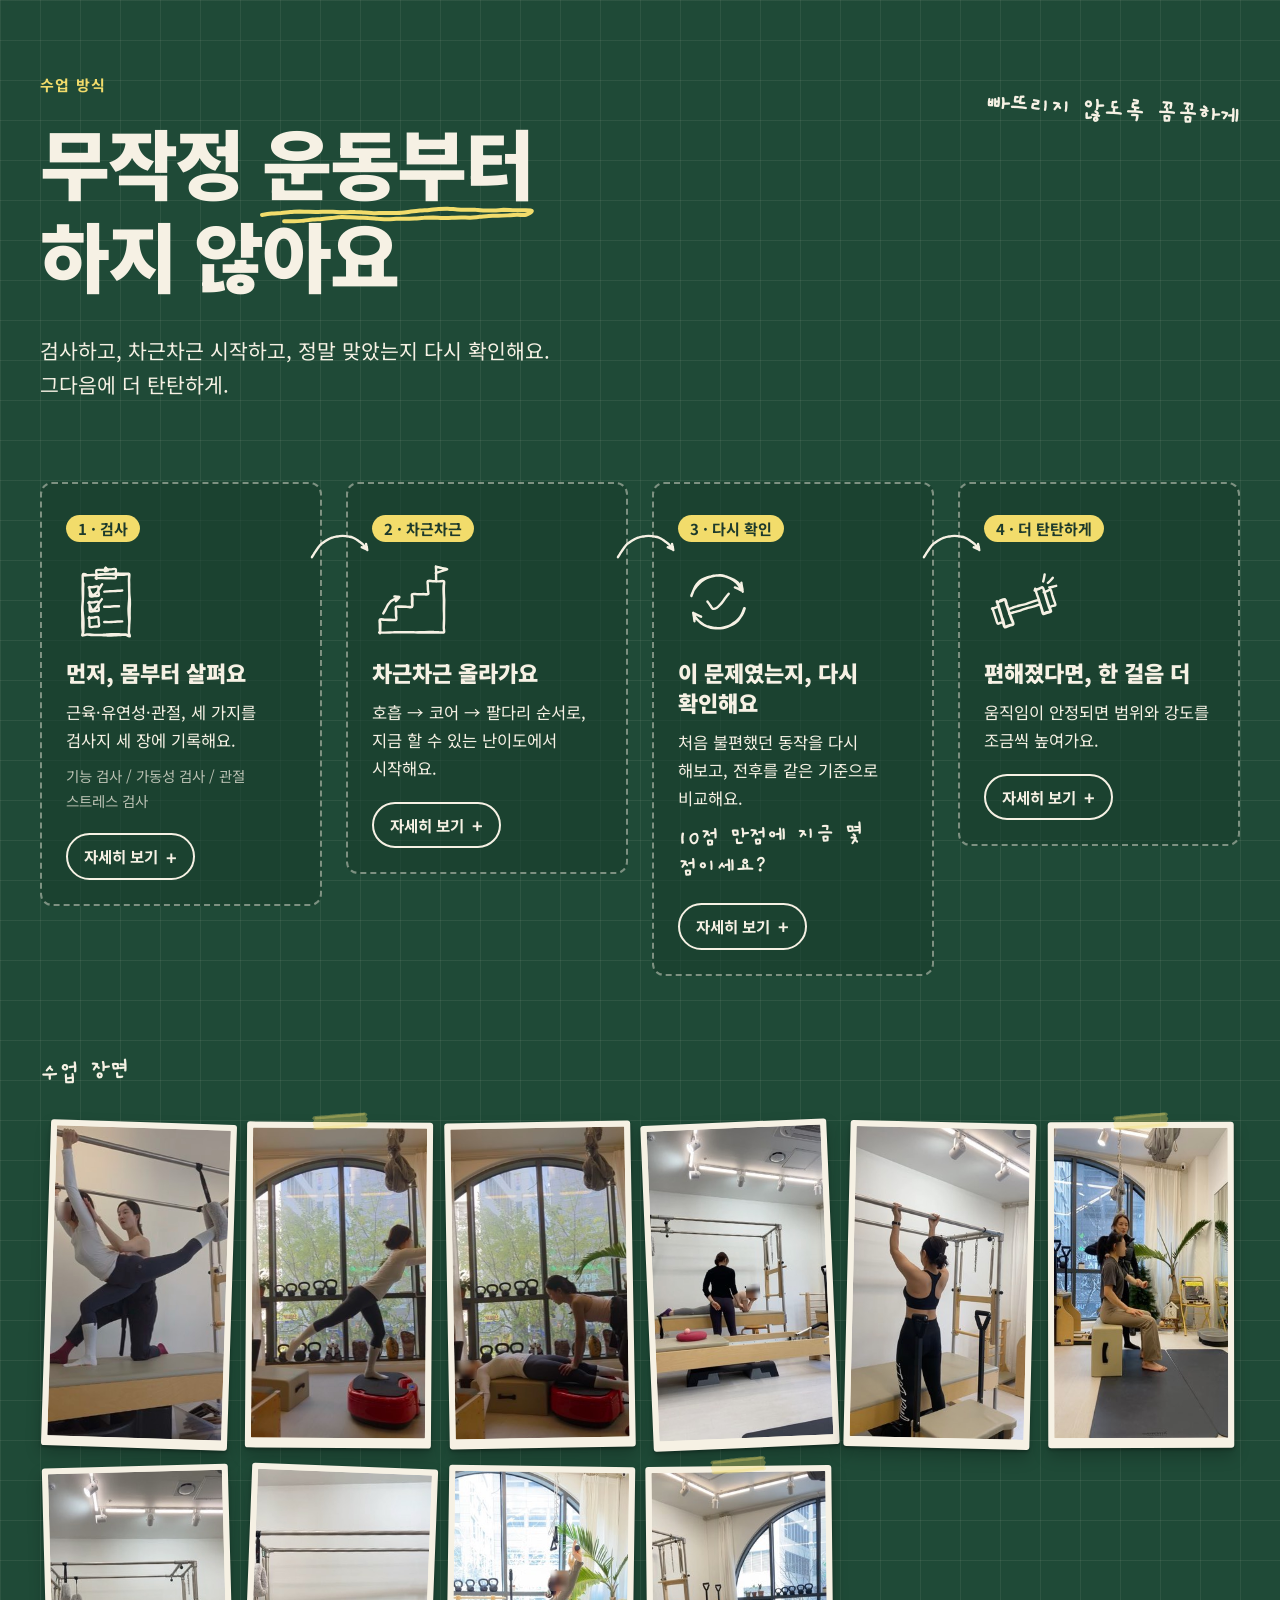
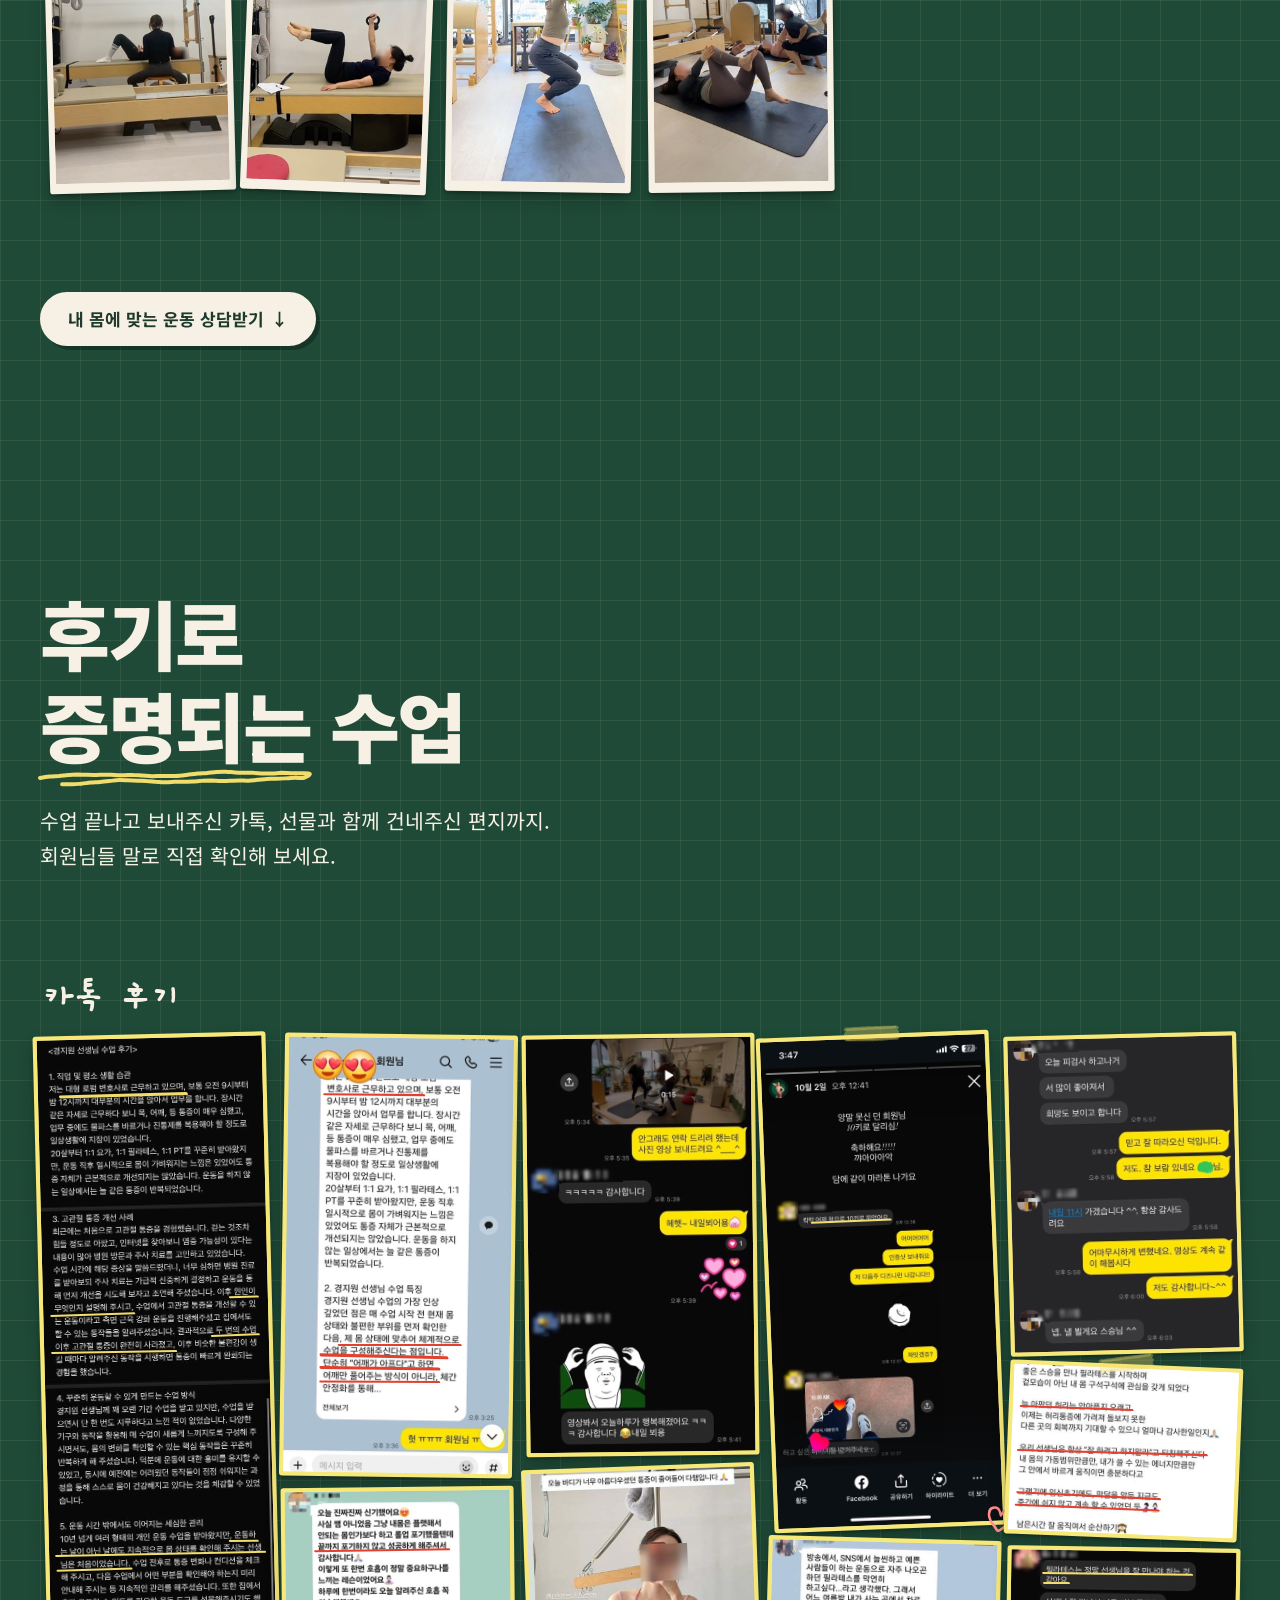
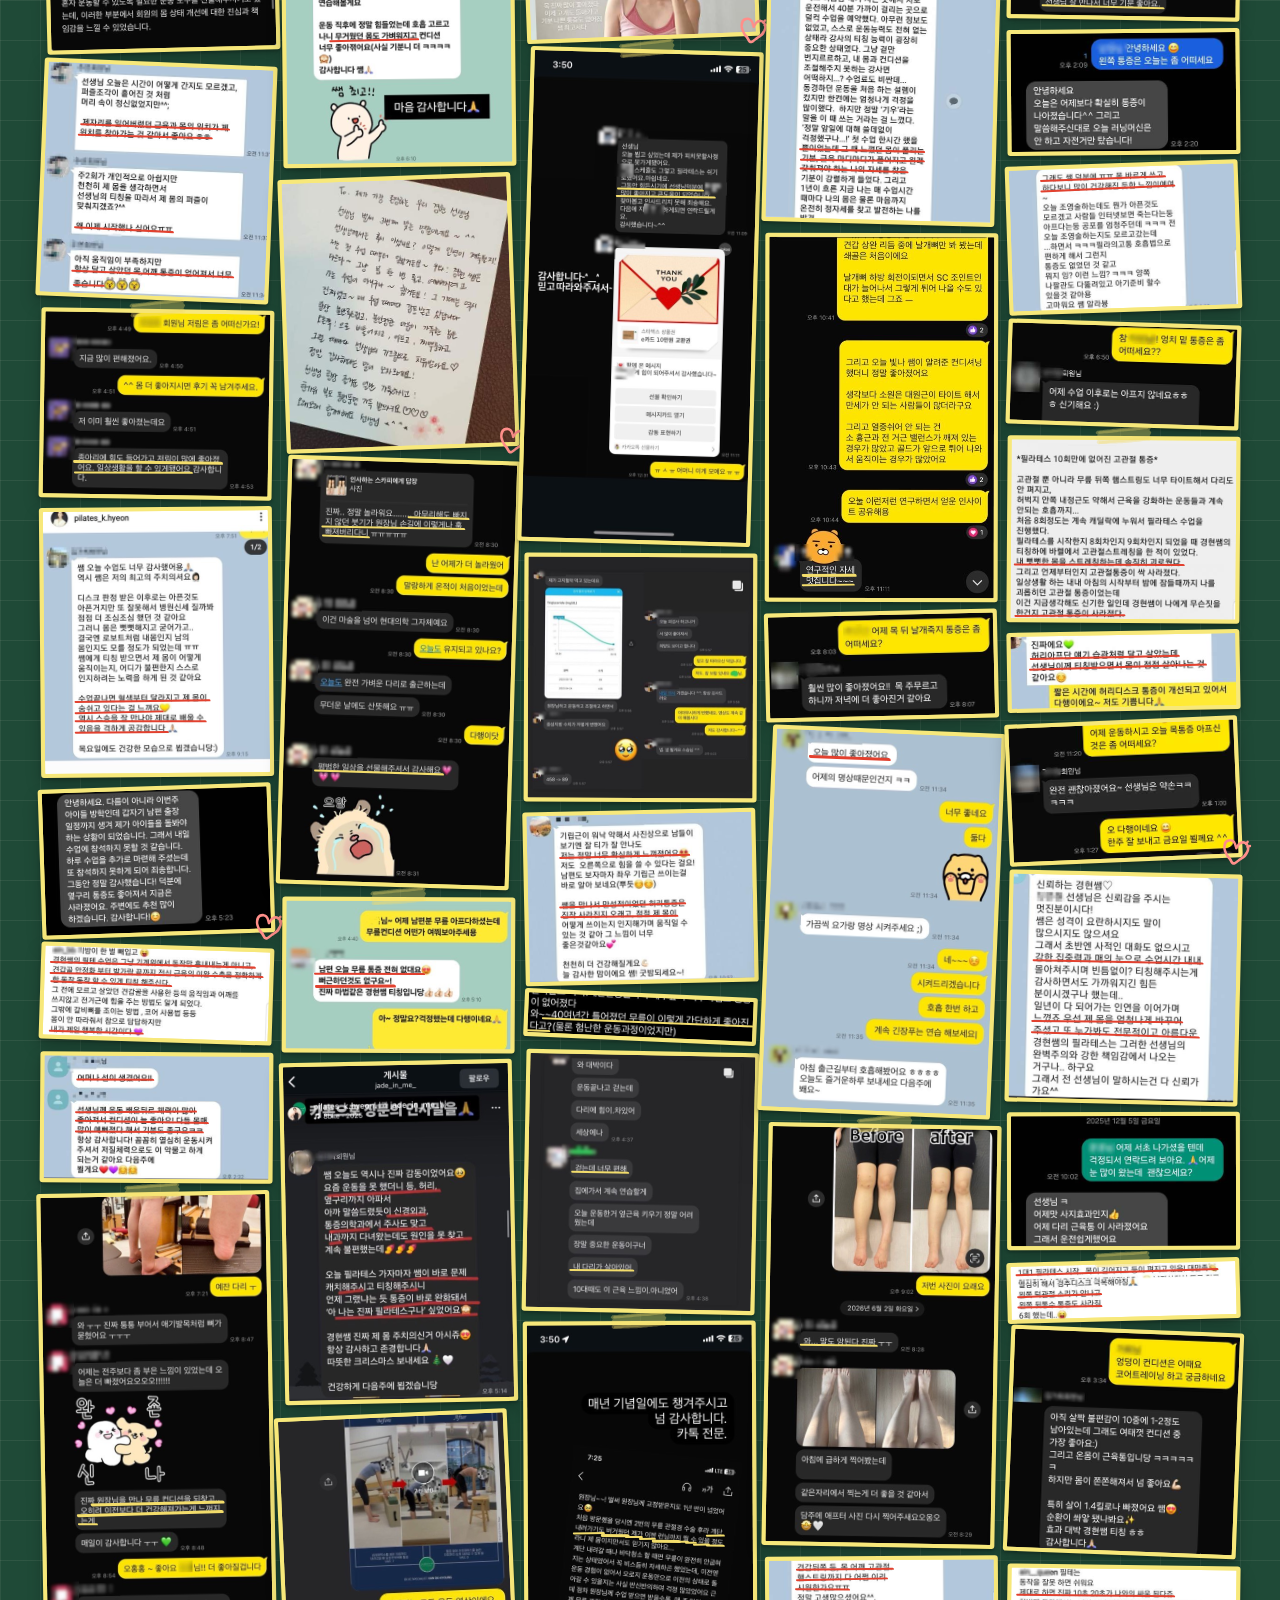
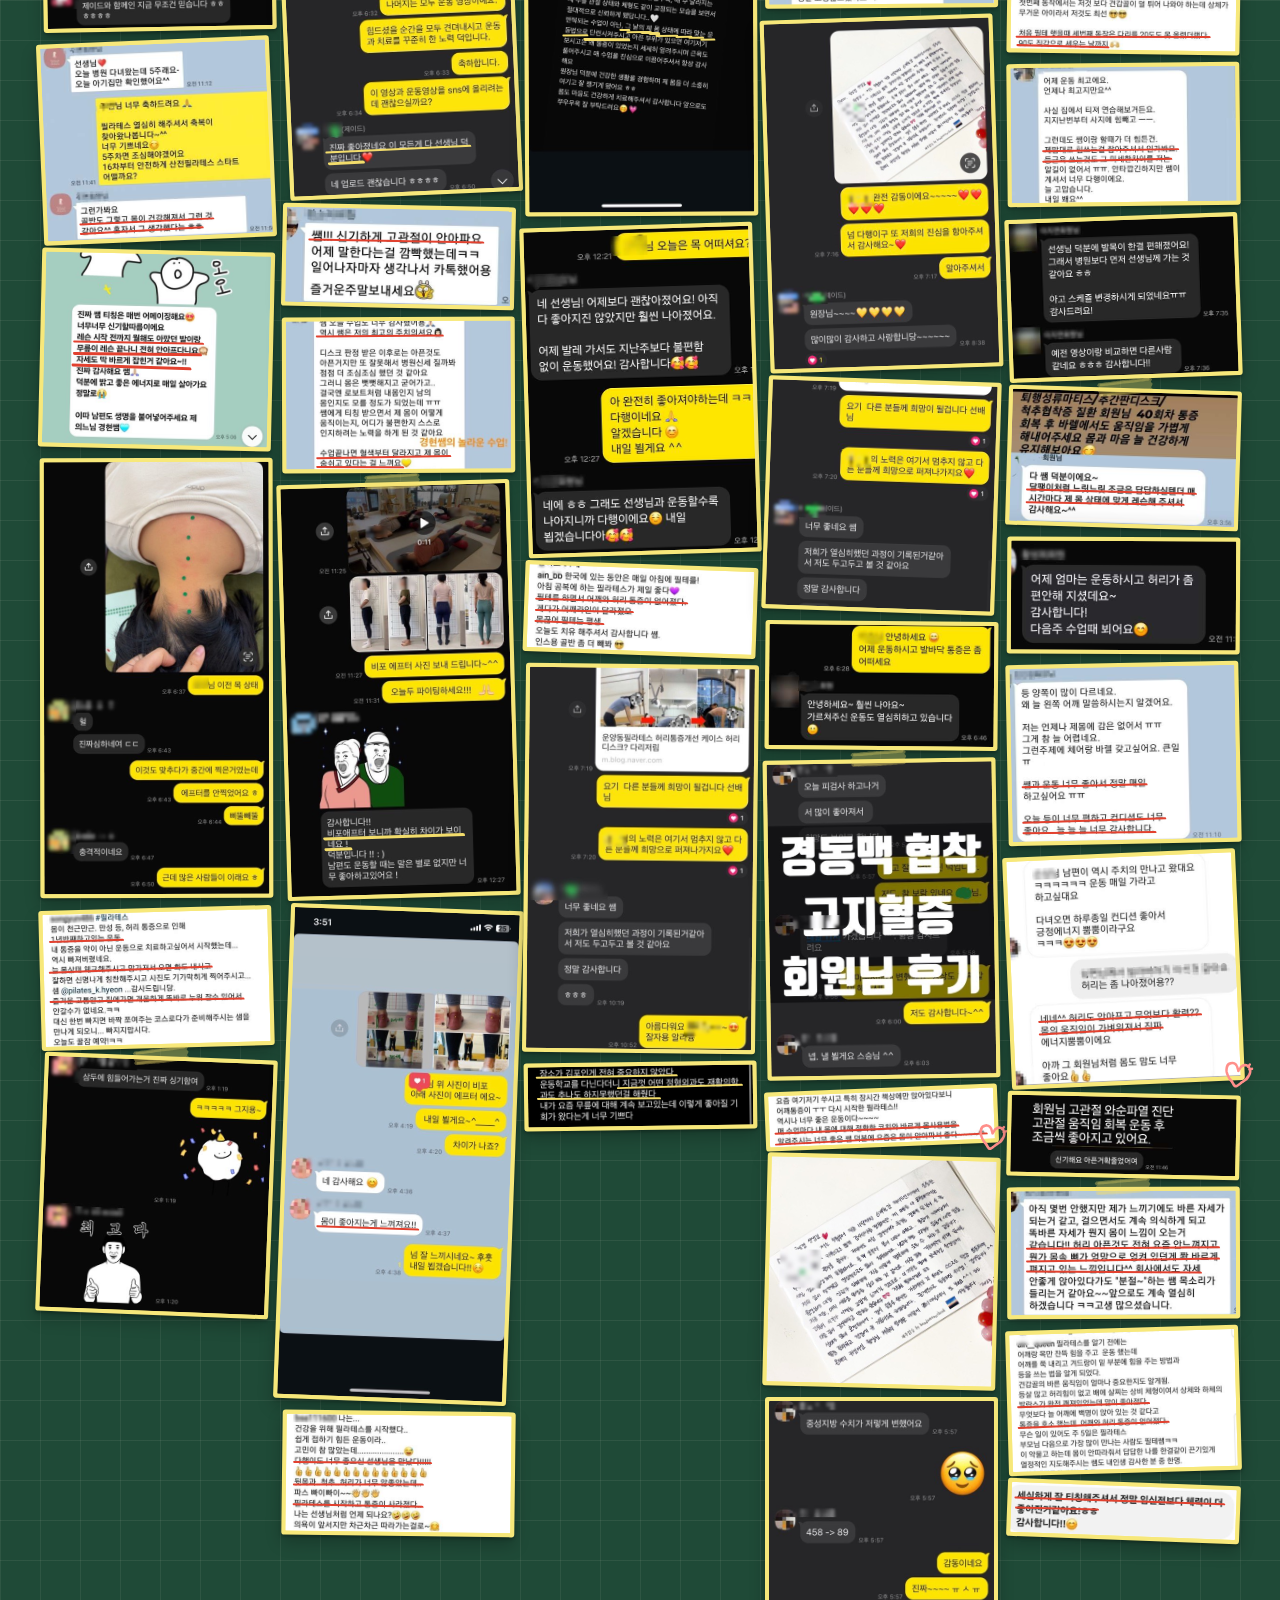
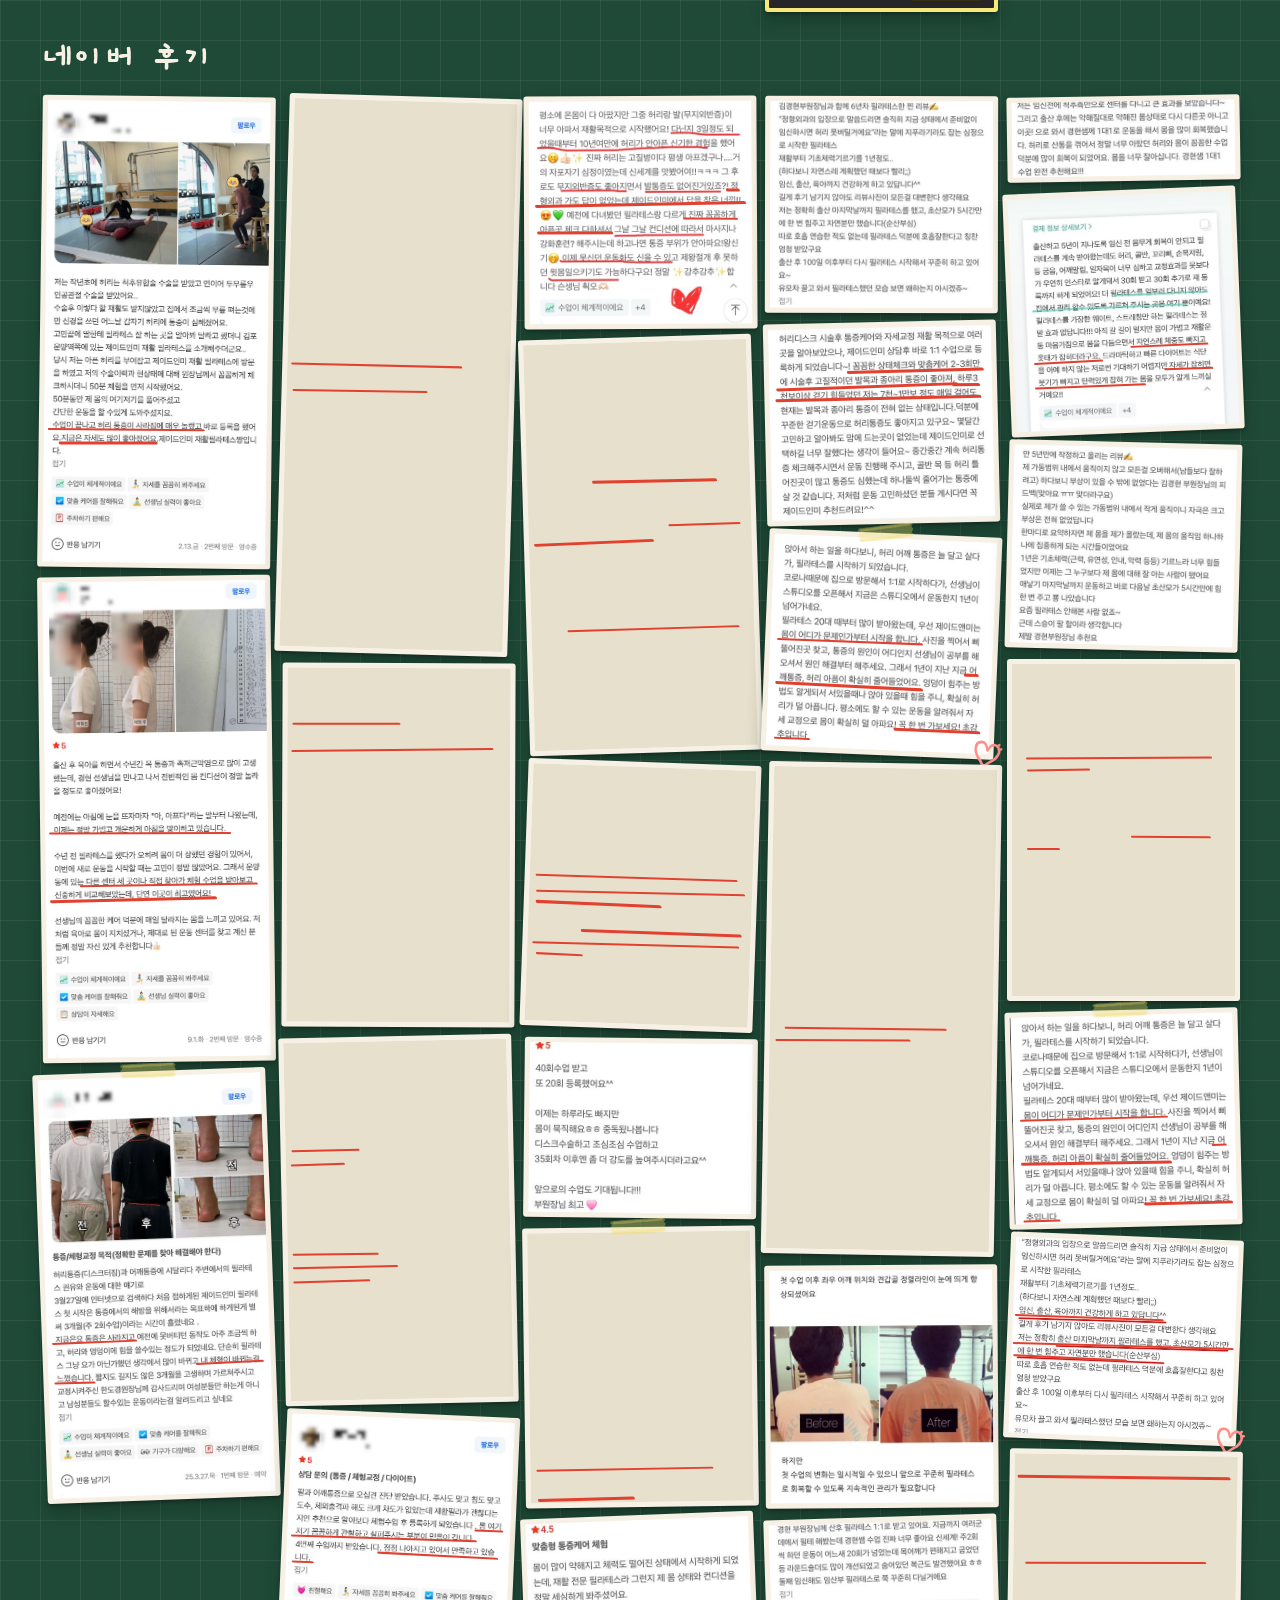
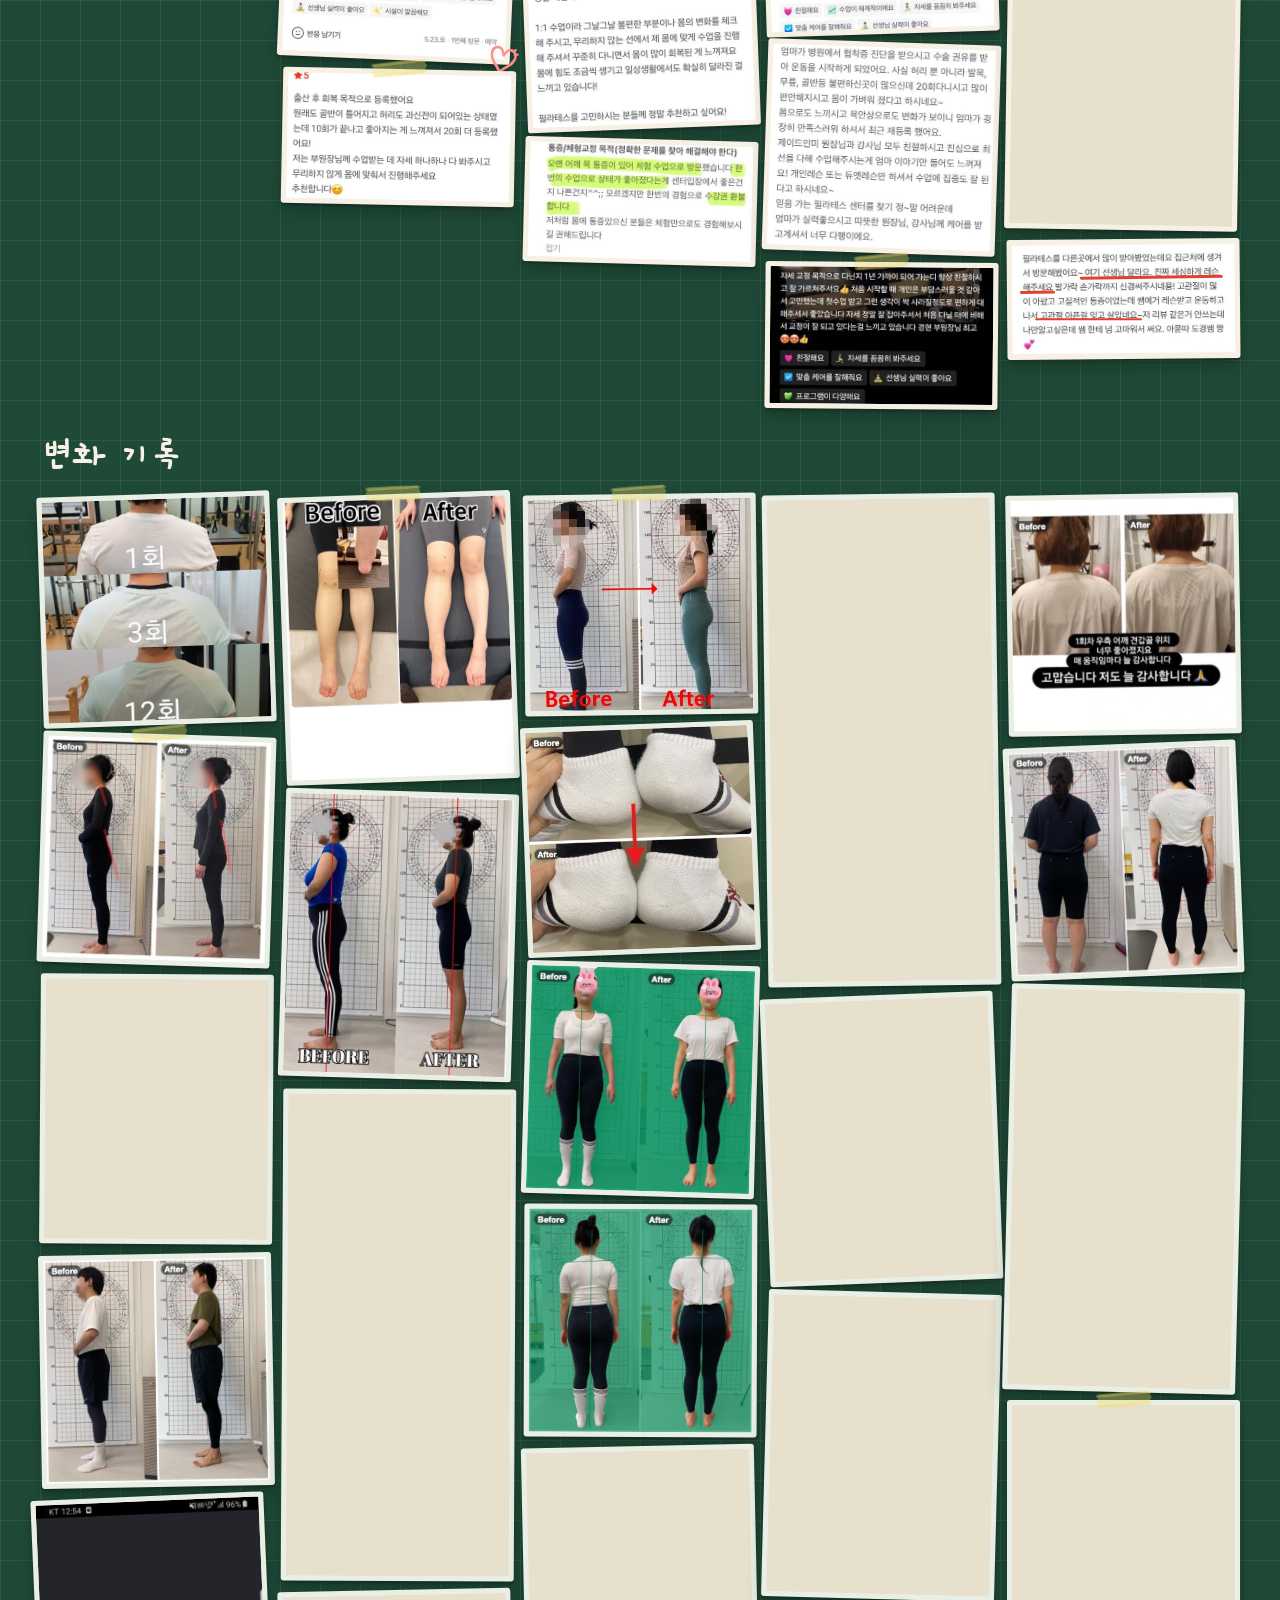
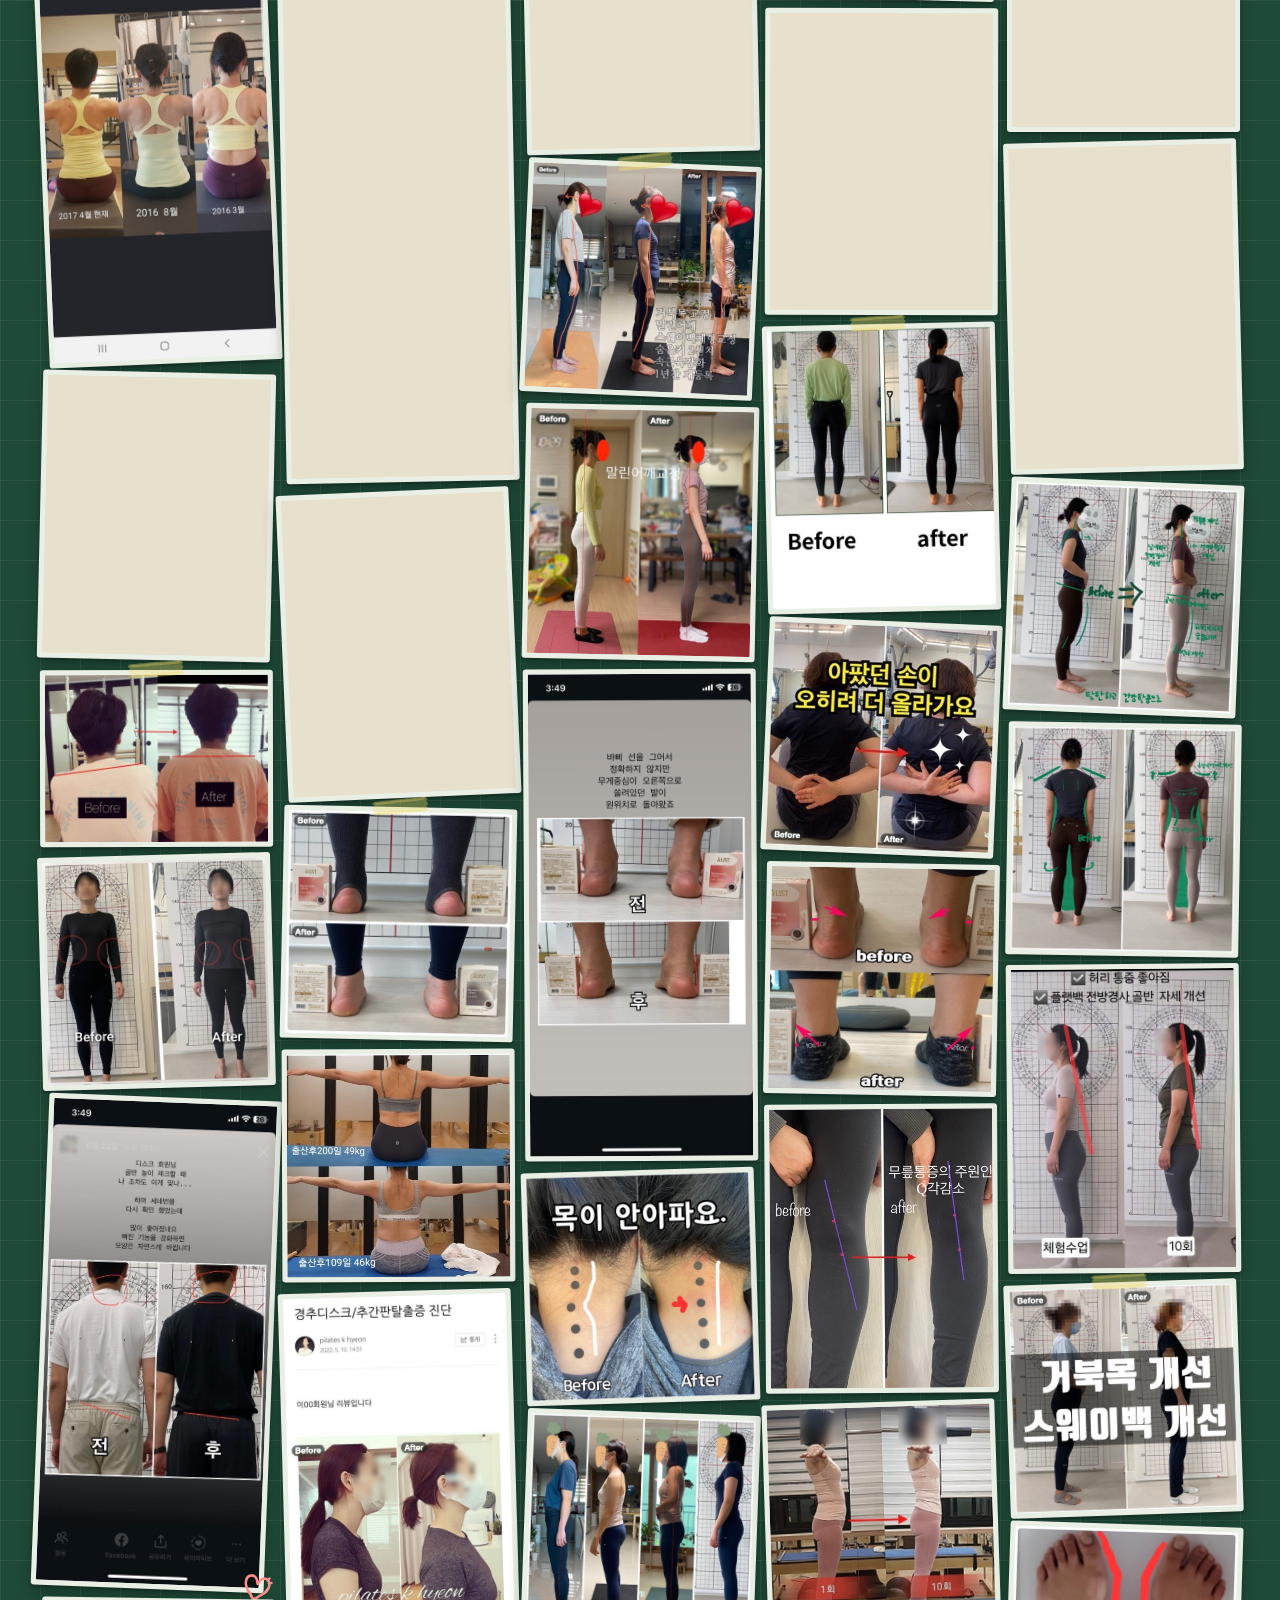
==== commit d5193152: "Main page -> consult form version, add visit stats (track.js)" ====
--- a/landing-v2/index.html
+++ b/landing-v2/index.html
@@ -22,7 +22,7 @@
 <link rel="preconnect" href="https://fonts.googleapis.com">
 <link rel="preconnect" href="https://fonts.gstatic.com" crossorigin>
 <link href="https://fonts.googleapis.com/css2?family=Gaegu:wght@400;700&family=Noto+Sans+KR:wght@400;500;700;900&display=swap" rel="stylesheet">
-<link rel="stylesheet" href="style.css?v=20261013n">
+<link rel="stylesheet" href="style-new.css?v=20261027za">
 <link rel="stylesheet" href="reviews.css?v=20261013d">
 <script>(function(){var h=document.documentElement;h.classList.add('js');setTimeout(function(){if(!window.__jadeReady){h.classList.remove('js');h.classList.add('no-js-fallback')}},2500)})()</script>
 </head>
@@ -38,7 +38,7 @@
       <a href="#teachers">선생님</a>
       <a href="#location">오시는 길</a>
     </nav>
-    <a class="btn btn--sm" href="#booking">상담 예약</a>
+    <a class="btn btn--sm" href="#consult-form">상담 신청</a>
     <button class="nav-toggle" type="button" aria-expanded="false" aria-controls="site-nav" aria-label="메뉴 열기" hidden><span class="nav-toggle__bars" aria-hidden="true"></span><span class="nav-toggle__label" aria-hidden="true">메뉴</span></button>
   </div>
 </header>
@@ -54,7 +54,7 @@
       <span class="doodle doodle--sparkles hero-sparkle" aria-hidden="true"></span>
       <p class="lead">다시 운동하기, 조심스러우시죠?<br>괜찮아요. 지금 할 수 있는 움직임부터 시작해요.</p>
       <div class="hero-cta">
-        <a class="btn btn--lg" href="#booking">내 몸에 맞는 운동 상담받기 <span aria-hidden="true">↓</span></a>
+        <a class="btn btn--lg" href="#consult-form">내 몸에 맞는 운동 상담받기 <span aria-hidden="true">↓</span></a>
         <p class="meta">무료 상담 30분 · 운양역 4번 출구 도보 1분</p>
       </div>
       <div class="hero-strip" aria-hidden="true">
@@ -230,7 +230,7 @@
       <div id="class-strip" class="class-strip"></div>
     </div>
     <div class="section-cta reveal">
-      <a class="btn" href="https://booking.naver.com/booking/5/bizes/631233/items/5754491?area=ple&amp;lang=ko&amp;theme=place" target="_blank" rel="noopener">내 몸에 맞는 운동 상담받기 <span aria-hidden="true">↗</span></a>
+      <a class="btn" href="#consult-form">내 몸에 맞는 운동 상담받기 <span aria-hidden="true">↓</span></a>
     </div>
   </div>
 </section>
@@ -246,7 +246,7 @@
   <div class="wrap wrap--wide reviews-wrap">
     <div id="reviews-wall" class="reviews-wall"></div>
     <noscript><p class="fine noscript-note">후기 사진과 영상은 자바스크립트를 켜면 볼 수 있어요. <a href="https://blog.naver.com/only1dk" target="_blank" rel="noopener">네이버 블로그</a>에서도 보실 수 있어요.</p></noscript>
-    <div class="section-cta reviews-cta"><a class="btn" href="https://booking.naver.com/booking/5/bizes/631233/items/5754491?area=ple&amp;lang=ko&amp;theme=place" target="_blank" rel="noopener">내 몸에 맞는 운동 상담받기 <span aria-hidden="true">↗</span></a></div>
+    <div class="section-cta reviews-cta"><a class="btn" href="#consult-form">내 몸에 맞는 운동 상담받기 <span aria-hidden="true">↓</span></a></div>
   </div>
 </section>
 
@@ -374,7 +374,7 @@
 상담에서 이야기해 주세요.</strong></p>
       </div></details>
     <div class="section-cta reveal">
-      <a class="btn" href="https://booking.naver.com/booking/5/bizes/631233/items/5754491?area=ple&amp;lang=ko&amp;theme=place" target="_blank" rel="noopener">내 몸 이야기, 상담에서 해주세요 <span aria-hidden="true">↗</span></a>
+      <a class="btn" href="#consult-form">내 몸 이야기, 상담에서 해주세요 <span aria-hidden="true">↓</span></a>
     </div>
   </div>
 </section>
@@ -385,7 +385,7 @@
     <div class="sec-head reveal">
       <p class="eyebrow">저희의 기준</p>
       <h2 class="display">살만 빼고 싶다면<br>저희와 <span class="hl">맞지 않습니다<span class="doodle doodle--underline" aria-hidden="true"></span></span></h2>
-      <p class="lead">예약하시기 전에 꼭 말씀드리고 싶었어요.<br>제이드인미의 모든 운동은 건강에서 시작합니다.</p>
+      <p class="lead">신청하시기 전에 꼭 말씀드리고 싶었어요.<br>제이드인미의 모든 운동은 건강에서 시작합니다.</p>
       <p class="note note--head">이건 양보 못 해요 →</p>
     </div>
     <div class="cards2 reveal">
@@ -410,24 +410,117 @@
   </div>
 </section>
 
-<!-- BOOKING -->
-<section class="section" id="booking">
-  <div class="wrap">
-    <div class="sec-head reveal">
-      <p class="eyebrow">상담·체험</p>
-      <h2 class="display">궁금하면 상담,<br>느껴보고 싶으면 <span class="hl">체험<span class="doodle doodle--underline" aria-hidden="true"></span></span></h2>
-      <p class="lead">둘 다 네이버에서 편한 날짜만 골라 주세요.</p>
-      <span class="doodle doodle--wave head-doodle head-doodle--wave" aria-hidden="true"></span>
-    </div>
-    <div class="cards2 reveal">
-      <article class="card paper tilt-a"><p class="tag">상담</p><h3>무료 상담</h3><p class="price">무료 · 30분</p><p>센터와 수업이 궁금하다면, 편하게 물어보세요.</p></article>
-      <article class="card paper tilt-b"><p class="tag">체험</p><h3>체험 수업</h3><p class="price">3만 원 · 총 60분</p><p class="sub">상담 20분 + 수업 40분</p><p>수업 방식과 선생님이 나와 맞을지, 직접 느껴보세요.</p></article>
-    </div>
-    <div class="booking-flow reveal">
-      <p class="flow">네이버 예약 → 센터에서 연락 → 시간 확정</p>
-      <p class="flow-note">예약을 남겨 주시면 제이드인미에서 연락드려 상담·체험 여부를 확인하고 시간을 확정해 드려요.</p>
-      <a class="btn btn--xl" href="https://booking.naver.com/booking/5/bizes/631233?area=ple&amp;lang=ko&amp;theme=place" target="_blank" rel="noopener">네이버로 상담·체험 예약하기 <span aria-hidden="true">↗</span></a>
-      <p class="note note--inline">고민은 상담에서 같이 해요 <span class="doodle doodle--star" aria-hidden="true"></span></p>
+<!-- CONSULT FORM -->
+<section class="section" id="consult-form">
+  <div class="wrap">
+    <div class="sec-head reveal">
+      <p class="eyebrow">상담 신청</p>
+      <h2 class="display">1분 신청하기</h2>
+      <p class="lead">등록하지 않으셔도 괜찮습니다.<br>궁금한 점을 마음 편히 물어보세요.</p>
+    </div>
+    <div class="cf-card paper reveal">
+      <noscript><p class="cf-status">자바스크립트가 꺼져 있어요. <a href="tel:03180496639">031-8049-6639</a>로 전화 주세요.</p></noscript>
+      <form id="cf-form" class="cf-form" novalidate>
+        <fieldset class="cf-field cf-chips cf-tabs" aria-describedby="cf-type-err">
+          <legend class="sr-only">신청 종류 (필수)</legend>
+          <div class="cf-row">
+            <label class="cf-chip"><input type="radio" name="type" value="상담" checked><span>무료 상담 (30분)</span></label>
+            <label class="cf-chip"><input type="radio" name="type" value="체험"><span>체험 수업 <span class="cf-nw">(3만 원 · 60분)</span></span></label>
+          </div>
+          <p class="cf-err" id="cf-type-err" hidden></p>
+        </fieldset>
+        <div class="cf-field">
+          <label for="cf-name">이름 <span class="cf-req">필수</span></label>
+          <input id="cf-name" name="name" type="text" autocomplete="name" required maxlength="30" aria-describedby="cf-name-err">
+          <p class="cf-err" id="cf-name-err" hidden></p>
+        </div>
+        <div class="cf-field">
+          <label for="cf-phone">휴대폰 번호 <span class="cf-req">필수</span></label>
+          <input id="cf-phone" name="phone" type="tel" inputmode="numeric" autocomplete="tel" placeholder="01012345678 (- 없이)" required maxlength="20" aria-describedby="cf-phone-err">
+          <p class="cf-err" id="cf-phone-err" hidden></p>
+        </div>
+        <fieldset class="cf-field cf-chips" aria-describedby="cf-days-err">
+          <legend>원하는 요일 <span class="cf-req">필수</span> <span class="cf-opt">중복 선택 가능</span></legend>
+          <div class="cf-row">
+            <label class="cf-chip cf-chip--day"><input type="checkbox" name="days" value="월"><span>월</span></label>
+            <label class="cf-chip cf-chip--day"><input type="checkbox" name="days" value="화"><span>화</span></label>
+            <label class="cf-chip cf-chip--day"><input type="checkbox" name="days" value="수"><span>수</span></label>
+            <label class="cf-chip cf-chip--day"><input type="checkbox" name="days" value="목"><span>목</span></label>
+            <label class="cf-chip cf-chip--day"><input type="checkbox" name="days" value="금"><span>금</span></label>
+            <label class="cf-chip cf-chip--day"><input type="checkbox" name="days" value="토(오전)"><span>토(오전)</span></label>
+            <label class="cf-chip cf-chip--day cf-chip--any"><input type="checkbox" name="days" value="상관없음"><span>상관없음</span></label>
+          </div>
+          <p class="cf-err" id="cf-days-err" hidden></p>
+        </fieldset>
+        <fieldset class="cf-field cf-chips cf-field--key" aria-describedby="cf-time-hint cf-time-err">
+          <legend><span class="cf-key">운동 가능한 시간대</span> <span class="cf-req">필수</span> <span class="cf-opt">중복 선택 가능</span></legend>
+          <div class="cf-row">
+            <label class="cf-chip"><input type="checkbox" name="time" value="오전"><span>오전</span></label>
+            <label class="cf-chip"><input type="checkbox" name="time" value="낮(오후)"><span>낮(오후)</span></label>
+            <label class="cf-chip"><input type="checkbox" name="time" value="저녁"><span>저녁</span></label>
+            <label class="cf-chip"><input type="checkbox" name="time" value="유동적인 스케줄"><span>유동적인 스케줄</span></label>
+          </div>
+          <p class="cf-hint" id="cf-time-hint" aria-live="polite" hidden>토요일은 오전에만 수업해요.</p>
+          <p class="cf-err" id="cf-time-err" hidden></p>
+        </fieldset>
+        <fieldset class="cf-field cf-teachers cf-field--key">
+          <legend><span class="cf-key">원하는 선생님</span></legend>
+          <div class="cf-tgrid">
+            <label class="cf-tcard"><input type="radio" name="teacher" value="한도경 원장"><span class="cf-tface cf-tface--han"><img src="assets/teacher-han.jpg?v=20261013d" alt="한도경 원장" width="960" height="1200" loading="lazy"></span><span class="cf-tname">한도경 원장</span></label>
+            <label class="cf-tcard"><input type="radio" name="teacher" value="김경현 부원장"><span class="cf-tface cf-tface--kim"><img src="assets/teacher-kim.jpg?v=20261013n" alt="김경현 부원장" width="960" height="1200" loading="lazy"></span><span class="cf-tname">김경현 부원장</span></label>
+            <label class="cf-tcard"><input type="radio" name="teacher" value="경지원 실장"><span class="cf-tface cf-tface--kyung"><img src="assets/teacher-kyung-v2.jpg" alt="경지원 실장" width="960" height="1200" loading="lazy"></span><span class="cf-tname">경지원 실장</span></label>
+            <label class="cf-tcard"><input type="radio" name="teacher" value="추천해 주세요" checked><span class="cf-tface cf-tface--any" aria-hidden="true"><span class="doodle doodle--star"></span></span><span class="cf-tname">추천해 주세요</span></label>
+          </div>
+        </fieldset>
+        <fieldset class="cf-field cf-chips" aria-describedby="cf-goal-err">
+          <legend>원하는 것 <span class="cf-req">필수</span> <span class="cf-opt">중복 선택 가능</span></legend>
+          <div class="cf-row">
+            <label class="cf-chip"><input type="checkbox" name="goal" value="재활"><span>재활</span></label>
+            <label class="cf-chip"><input type="checkbox" name="goal" value="다이어트"><span>다이어트</span></label>
+          </div>
+          <p class="cf-err" id="cf-goal-err" hidden></p>
+        </fieldset>
+        <div class="cf-field">
+          <label for="cf-memo">하고 싶은 말 <span class="cf-opt">선택</span></label>
+          <textarea id="cf-memo" name="memo" rows="3" maxlength="500" placeholder="예) 체험 수업 받고 싶어요 / 궁금한 점"></textarea>
+        </div>
+        <div class="cf-hp" aria-hidden="true">
+          <label for="cf-hp">웹사이트</label>
+          <input id="cf-hp" name="jim_hp" type="text" tabindex="-1" autocomplete="off">
+        </div>
+        <div class="cf-field cf-consent">
+          <label class="cf-check"><input id="cf-consent" name="consent" type="checkbox" required aria-describedby="cf-consent-err"><span>개인정보 수집·이용에 동의합니다 <span class="cf-req">필수</span></span></label>
+          <p class="cf-err" id="cf-consent-err" hidden></p>
+          <details class="cf-details">
+            <summary><span class="s-open">더보기</span><span class="s-close">접기</span></summary>
+            <ul>
+              <li>수집 항목: 이름, 휴대폰 번호, 신청 종류(상담/체험), 희망 요일, 운동 가능한 시간대, 희망 선생님, 목적, (선택) 적어 주신 내용, 접속 정보: 유입 경로, 광고 식별자(쿠키 포함), 기기·브라우저 정보, 접속 시각</li>
+              <li>이용 목적: 상담 연락, 어떤 광고를 보고 오셨는지 확인</li>
+              <li>보관 기간: 신청일부터 1년 (요청하시면 바로 삭제)</li>
+              <li>동의하지 않으셔도 되지만, 그러면 이 신청서로는 접수가 어려워요. 전화(<a href="tel:03180496639" style="white-space:nowrap">031-8049-6639</a>)로는 신청하실 수 있어요.</li>
+              <li>만 14세 미만은 보호자가 신청해 주세요.</li>
+            </ul>
+            <p class="cf-privacy">자세한 내용은 <a href="/privacy.html" target="_blank" rel="noopener">개인정보처리방침</a>에서 확인하실 수 있어요.</p>
+          </details>
+        </div>
+        <div class="cf-pay" id="cf-pay" aria-live="polite" hidden>
+          <p>체험비 30,000원은 선입금이에요. 입금하신 후 신청해 주세요.</p>
+          <p class="cf-pay-acct"><span id="cf-acct">SC제일은행 62120115577 (예금주 한도경)</span> <button type="button" class="cf-copy" id="cf-copy" data-num="62120115577">계좌 복사</button></p>
+        </div>
+        <button class="btn btn--ink btn--lg cf-submit" type="submit">상담·체험 신청하기</button>
+        <ol class="cf-steps" aria-label="신청 순서">
+          <li><span class="cf-step-no" aria-hidden="true">1</span>신청서 작성</li>
+          <li class="cf-step-arrow" aria-hidden="true">→</li>
+          <li><span class="cf-step-no" aria-hidden="true">2</span>확인 후 연락</li>
+          <li class="cf-step-arrow" aria-hidden="true">→</li>
+          <li><span class="cf-step-no" aria-hidden="true">3</span>확정·위치 안내</li>
+        </ol>
+        <p class="cf-sub">휴무엔 다음 날 연락이 갈 수도 있습니다.</p>
+        <p class="cf-status" id="cf-status" role="status" aria-live="polite" hidden></p>
+      </form>
+      <div class="cf-done" id="cf-done" role="status" aria-live="polite" tabindex="-1" hidden>
+        <p>신청 완료! 연락드리겠습니다. 휴무엔 다음 날 연락이 갈 수도 있습니다.</p>
+      </div>
     </div>
   </div>
 </section>
@@ -468,7 +561,7 @@
 
 <div class="sticky-bar">
   <span>무료 상담 30분</span>
-  <a class="btn btn--sm" href="https://booking.naver.com/booking/5/bizes/631233?area=ple&amp;lang=ko&amp;theme=place" target="_blank" rel="noopener">상담·체험 예약</a>
+  <a class="btn btn--sm" href="#consult-form">상담·체험 신청</a>
 </div>
 
 <dialog id="flyer-dialog" class="flyer-dialog" aria-label="선생님 프로필 크게 보기">
@@ -480,6 +573,7 @@
 <script src="reviews-data.js?v=20261015b"></script>
 <script src="reviews-highlights.js?v=20261013n"></script>
 <script src="reviews.js?v=20261013e"></script>
-<script src="main.js?v=20261013d"></script>
+<script src="main-new.js?v=20261027za"></script>
+<script src="track.js?v=20261027a" defer></script>
 </body>
 </html>
--- a/landing-v2/style-new.css
+++ b/landing-v2/style-new.css
@@ -0,0 +1,547 @@
+/* 제이드인미 landing v2 — green grid notebook */
+[hidden]{display:none !important}
+:root{
+  --bg:#1f4a37; --bg-deep:#183c2c; --paper:#f6f1e4; --ink:#1d3a2c;
+  --chalk:#f6f1e4; --chalk-dim:rgba(246,241,228,.72); --marker:#f2dc6b;
+  --grid-line:rgba(246,241,228,.07);
+  --cell:40px; --radius:12px; --gap:24px; --container:1200px;
+  --font-text:'Noto Sans KR',system-ui,-apple-system,'Apple SD Gothic Neo','Malgun Gothic',sans-serif;
+  --font-hand:'Gaegu','Nanum Pen Script','Noto Sans KR',cursive;
+  --section-y:120px;
+  --header-h:64px;
+  --wrap-pad:var(--gap); /* container side padding (24px desktop, 20px mobile) */
+}
+@media (max-width:700px){:root{--wrap-pad:20px;--cell:32px;--section-y:96px;--header-h:56px}}
+
+*,*::before,*::after{box-sizing:border-box}
+html{scroll-behavior:smooth;-webkit-text-size-adjust:100%}
+body{
+  margin:0;background-color:var(--bg);color:var(--chalk);
+  font:400 18px/1.7 var(--font-text);word-break:keep-all;overflow-wrap:break-word;
+  background-image:
+    linear-gradient(to right,var(--grid-line) 1px,transparent 1px),
+    linear-gradient(to bottom,var(--grid-line) 1px,transparent 1px);
+  background-size:var(--cell) var(--cell);
+  background-position:calc(50% + var(--cell)/2) 0;
+  overflow-x:hidden;
+}
+@media (max-width:1248px){body{background-position:var(--wrap-pad) 0}}
+@media (max-width:700px){body{font-size:17px}}
+img,video{max-width:100%;display:block}
+a{color:inherit}
+h1,h2,h3,h4,p,ul,ol,figure{margin:0}
+ul,ol{padding:0;list-style:none}
+button{font:inherit;color:inherit}
+:focus-visible{outline:3px solid var(--marker);outline-offset:3px;border-radius:4px}
+.paper :focus-visible{outline-color:var(--ink)}
+.skip{position:absolute;left:12px;top:-60px;background:var(--paper);color:var(--ink);padding:10px 16px;border-radius:8px;z-index:200}
+.skip:focus{top:12px}
+
+.wrap{width:100%;max-width:calc(var(--container) + 2*var(--gap));margin-inline:auto;padding-inline:var(--wrap-pad);position:relative}
+.wrap--wide{max-width:calc(var(--container) + 2*var(--gap))}
+.section{padding-block:var(--section-y);position:relative}
+section[id]{scroll-margin-top:calc(var(--header-h) - 1px)}
+
+/* ---------- doodles (mask) ---------- */
+.doodle{display:block;background:currentColor;aspect-ratio:var(--ar,1);
+  -webkit-mask:var(--src) center/contain no-repeat;mask:var(--src) center/contain no-repeat;pointer-events:none}
+.doodle--backpain{--src:url("data:image/svg+xml,%3Csvg%20xmlns%3D%22http%3A%2F%2Fwww.w3.org%2F2000%2Fsvg%22%20viewBox%3D%220%200%20260%20330%22%20fill%3D%22none%22%20stroke%3D%22currentColor%22%20stroke-width%3D%222.4%22%20stroke-linecap%3D%22round%22%20stroke-linejoin%3D%22round%22%3E%3Cpath%20vector-effect%3D%22non-scaling-stroke%22%20d%3D%22M188%2C55.6C188.2%2C57.3%20188.8%2C62.5%20189%2C65.6%20189.3%2C68.8%20190.5%2C72%20189.6%2C74.4%20188.8%2C76.8%20185.7%2C77.8%20184.1%2C80%20182.5%2C82.3%20182%2C85.7%20180.1%2C87.7%20178.2%2C89.7%20175.3%2C91.5%20172.6%2C92.1%20169.9%2C92.8%20166.6%2C92.7%20163.8%2C91.5%20161%2C90.4%20157.3%2C86.2%20156%2C85.2M154.9%2C85.9C155.5%2C84.4%20157.2%2C79.7%20158.5%2C76.9%20159.8%2C74.1%20161.1%2C71.4%20162.7%2C69%20164.4%2C66.5%20166.2%2C64%20168.5%2C62%20170.8%2C60.1%20173.5%2C58.3%20176.3%2C57.5%20179.1%2C56.7%20182.8%2C58.1%20185.4%2C57.5%20188%2C56.8%20191.1%2C55.8%20191.9%2C53.7%20192.6%2C51.6%20191.1%2C47.6%20189.8%2C44.9%20188.5%2C42.3%20186.6%2C39.7%20184.4%2C37.7%20182.2%2C35.8%20179.4%2C34.1%20176.6%2C33%20173.8%2C32%20170.6%2C31.5%20167.7%2C31.5%20164.7%2C31.6%20161.7%2C32.4%20159%2C33.4%20156.2%2C34.4%20153.4%2C35.7%20151.2%2C37.5%20148.9%2C39.3%20146.9%2C41.7%20145.3%2C44.1%20143.7%2C46.6%20142.5%2C49.4%20141.4%2C52.1%20140.3%2C54.8%20139.5%2C57.6%20138.6%2C60.4%20137.7%2C63.2%20136.6%2C66%20135.8%2C68.8%20135%2C71.7%20133.3%2C75%20133.8%2C77.5%20134.3%2C79.9%20136.6%2C82.2%20138.9%2C83.8%20141.1%2C85.3%20144.2%2C86.3%20147.2%2C86.7%20150.2%2C87.1%20155.3%2C86.3%20156.9%2C86.2M161.2%2C69.2C162.4%2C68%20166%2C64%20168.5%2C62.1%20171.1%2C60.2%20173.7%2C58.8%20176.5%2C57.9%20179.2%2C57%20182.7%2C57.4%20185.1%2C56.7%20187.6%2C55.9%20190.5%2C55.4%20191.3%2C53.5%20192.1%2C51.5%20191.2%2C47.4%20189.9%2C44.9%20188.7%2C42.4%20186.1%2C40.2%20183.8%2C38.4%20181.5%2C36.7%20178.9%2C35.3%20176.2%2C34.2%20173.5%2C33.2%20170.4%2C32.1%20167.6%2C32.2%20164.8%2C32.2%20161.9%2C33.4%20159.3%2C34.4%20156.7%2C35.4%20154.1%2C36.7%20151.9%2C38.4%20149.7%2C40.1%20147.6%2C42.3%20146.1%2C44.7%20144.5%2C47%20143.6%2C49.9%20142.4%2C52.5%20141.3%2C55.2%20140.1%2C57.8%20139.1%2C60.6%20138.1%2C63.3%20137.2%2C66.3%20136.5%2C69%20135.8%2C71.8%20134.6%2C74.8%20135.1%2C77.2%20135.5%2C79.6%20136.9%2C81.9%20139.1%2C83.5%20141.2%2C85.1%20146.5%2C86.1%20148%2C86.6M168.7%2C39.5C167.3%2C40.4%20162.9%2C42.7%20160.6%2C44.5%20158.2%2C46.4%20156.3%2C48.3%20154.5%2C50.7%20152.8%2C53.1%20150.9%2C57.6%20150.2%2C59M175.9%2C62.5C176.3%2C62.9%20177.6%2C64.1%20178.5%2C65%20179.3%2C65.8%20181.1%2C67.1%20181%2C67.7%20180.8%2C68.3%20178.7%2C68.3%20177.6%2C68.5%20176.5%2C68.7%20174.9%2C68.9%20174.4%2C68.9M175.9%2C58.5C176.7%2C58.5%20179.1%2C58.6%20180.7%2C58.6%20182.2%2C58.5%20184.6%2C58.4%20185.4%2C58.4M175.4%2C85.6C175.7%2C85.4%20176.5%2C85%20177%2C84.8%20177.5%2C84.5%20178.1%2C83.9%20178.5%2C84%20178.8%2C84.1%20178.9%2C85%20179.2%2C85.5%20179.5%2C86%20179.6%2C86.9%20180%2C87%20180.4%2C87.1%20181%2C86.5%20181.5%2C86.2%20182.1%2C85.9%20182.9%2C85.5%20183.2%2C85.4M157.3%2C83.6C156.7%2C84.9%20154.7%2C89.1%20153.6%2C91.8%20152.5%2C94.5%20151.4%2C98.4%20151%2C99.7M172.1%2C91C172%2C91.8%20171.5%2C94.4%20171.3%2C96%20171.1%2C97.6%20170.9%2C99.9%20170.8%2C100.7M144.8%2C99.1C146.3%2C100.1%20151%2C104.1%20154.2%2C104.9%20157.3%2C105.8%20160.4%2C105.3%20163.6%2C104.1%20166.8%2C103%20171.6%2C99%20173.2%2C98M146.2%2C98C145%2C98.7%20140.8%2C100.6%20138.5%2C102.1%20136.2%2C103.7%20134.1%2C105.4%20132.4%2C107.4%20130.8%2C109.5%20129.9%2C111.8%20128.5%2C114.4%20127.1%2C116.9%20124.7%2C121.2%20124%2C122.6M118.4%2C150.7C118.5%2C152%20119%2C156%20119.3%2C158.5%20119.7%2C161%20120.3%2C164.5%20120.5%2C165.7M170.9%2C99.2C172.4%2C99.8%20177.3%2C101.3%20179.8%2C103%20182.3%2C104.7%20184.5%2C106.8%20185.9%2C109.3%20187.4%2C111.8%20188%2C115%20188.5%2C117.9%20189.1%2C120.8%20189.1%2C123.8%20189.2%2C126.7%20189.2%2C129.7%20189%2C132.6%20188.8%2C135.5%20188.6%2C138.5%20188.3%2C141.4%20188%2C144.3%20187.7%2C147.2%20187.4%2C150.1%20186.9%2C153%20186.4%2C155.9%20185.8%2C158.7%20185.2%2C161.6%20184.6%2C164.5%20183.8%2C167.3%20183.2%2C170.1%20182.7%2C173%20182.2%2C175.9%20181.8%2C178.8%20181.3%2C181.7%20181.1%2C184.4%20180.6%2C187.6%20180%2C190.7%20178.9%2C196%20178.5%2C197.7M171.5%2C98.3C172.9%2C99.1%20177.7%2C101%20179.8%2C103%20182%2C104.9%20183.4%2C107.5%20184.5%2C110%20185.6%2C112.6%20186%2C115.5%20186.6%2C118.3%20187.2%2C121.1%20187.8%2C124%20188.1%2C126.8%20188.3%2C129.7%20188.1%2C132.6%20187.9%2C135.5%20187.7%2C138.4%20187%2C141.2%20186.7%2C144.1%20186.4%2C147%20186.2%2C149.9%20186%2C152.9%20185.8%2C155.8%20185.8%2C158.7%20185.4%2C161.6%20185%2C164.5%20184.3%2C167.4%20183.6%2C170.2%20182.9%2C173.1%20182.1%2C175.6%20181.5%2C178.8%20180.8%2C181.9%20180%2C187.3%20179.7%2C189M124.1%2C195.6C125.8%2C195.8%20130.8%2C196.5%20133.9%2C197.1%20137%2C197.6%20139.7%2C198.3%20142.7%2C198.8%20145.6%2C199.3%20148.5%2C200%20151.5%2C200.1%20154.5%2C200.3%20157.5%2C200.2%20160.5%2C199.8%20163.4%2C199.4%20166.2%2C198.6%20169.3%2C198%20172.3%2C197.4%20177.2%2C196.4%20178.7%2C196.1M140.5%2C103.1C139.3%2C104.1%20135.4%2C107.1%20133.1%2C109.1%20130.9%2C111.2%20128.7%2C113%20127%2C115.2%20125.3%2C117.5%20123.9%2C120.2%20122.9%2C122.9%20121.9%2C125.5%20120.5%2C128.6%20121%2C131%20121.5%2C133.5%20123.7%2C135.7%20125.8%2C137.4%20127.8%2C139.1%20130.7%2C140.8%20133.3%2C141.2%20135.8%2C141.7%20139%2C141.5%20141%2C140.2%20143%2C138.8%20143.7%2C135.6%20145.2%2C133.1%20146.7%2C130.5%20149.4%2C126.3%20150.2%2C124.9M122.9%2C132.8C121.7%2C134%20117.8%2C137.8%20115.5%2C140.2%20113.1%2C142.6%20111%2C144.9%20108.9%2C147.4%20106.9%2C149.8%20104.5%2C152.3%20103.2%2C155.1%20101.9%2C158%20100.3%2C161.8%20101.1%2C164.4%20102%2C167.1%20105.7%2C169.4%20108.6%2C171%20111.5%2C172.6%20117.1%2C173.6%20118.8%2C174.1M137.3%2C140.4C136.2%2C141.6%20132.6%2C145.5%20130.6%2C147.8%20128.5%2C150.2%20126.9%2C152.3%20125%2C154.5%20123.1%2C156.6%20118.9%2C158.8%20119.3%2C160.6%20119.8%2C162.4%20126.2%2C164.6%20127.6%2C165.4M125.4%2C164C126.8%2C164.8%20132.3%2C166.7%20134.1%2C169%20136%2C171.3%20136.4%2C174.8%20136.5%2C177.7%20136.7%2C180.6%20136.3%2C184.2%20134.9%2C186.5%20133.6%2C188.8%20130.6%2C191.5%20128.5%2C191.5%20126.3%2C191.5%20123.7%2C188.7%20122.1%2C186.4%20120.6%2C184%20119.5%2C178.8%20119%2C177.2M126.9%2C179.8C127%2C180.6%20127.3%2C182.9%20127.4%2C184.5%20127.6%2C186.1%20127.8%2C188.5%20127.9%2C189.3M130.9%2C178.9C131%2C179.6%20131.3%2C181.6%20131.4%2C183%20131.6%2C184.4%20131.8%2C186.5%20131.9%2C187.2M119.9%2C184.6C120.4%2C185.7%20121.7%2C188.8%20122.5%2C190.8%20123.4%2C192.9%20124.5%2C195.9%20124.9%2C196.9M185.4%2C109.4C186%2C110.8%20187.7%2C115.4%20188.9%2C118.3%20190.1%2C121.1%20191.5%2C123.6%20192.4%2C126.3%20193.4%2C129.1%20194.1%2C132%20194.6%2C134.9%20195.1%2C137.8%20195.1%2C140.8%20195.2%2C143.7%20195.3%2C146.6%20195.3%2C149.6%20195.3%2C152.5%20195.3%2C155.4%20195.3%2C158.2%20195.2%2C161.3%20195.1%2C164.4%20194.7%2C169.4%20194.6%2C171M181.6%2C132.5C181.8%2C134.2%20182.2%2C139.8%20182.6%2C143%20183%2C146.3%20183.4%2C149%20183.8%2C152%20184.3%2C155%20184.8%2C157.7%20185.2%2C160.9%20185.5%2C164.1%20185.8%2C169.5%20186%2C171.2M184.4%2C169.4C184.5%2C171.2%20183.3%2C178.5%20185%2C180.1%20186.6%2C181.7%20192.8%2C181%20194.3%2C179.1%20195.8%2C177.1%20193.9%2C170.3%20193.8%2C168.5M125.1%2C195.9C125.2%2C197.6%20125.6%2C202.9%20125.9%2C206.1%20126.2%2C209.3%20126.2%2C212.2%20126.8%2C215.1%20127.3%2C218.1%20128.3%2C221.1%20129%2C224%20129.8%2C227%20130.4%2C229.9%20131.3%2C232.8%20132.2%2C235.7%20133.5%2C238.5%20134.6%2C241.3%20135.8%2C244.1%20137.5%2C246.8%20138.3%2C249.7%20139.1%2C252.7%20139.3%2C255.8%20139.3%2C258.9%20139.4%2C261.9%20138.9%2C264.9%20138.5%2C268%20138.1%2C271%20137.7%2C274%20137.1%2C276.9%20136.5%2C279.9%20135.2%2C282.8%20134.7%2C285.8%20134.3%2C288.8%20134.1%2C291.7%20134.4%2C295%20134.7%2C298.2%20136.1%2C303.6%20136.4%2C305.3M127.4%2C204.5C127.5%2C206.3%20127.6%2C211.7%20127.8%2C215%20128%2C218.2%20128.1%2C221.1%20128.7%2C224.1%20129.3%2C227%20130.4%2C229.9%20131.3%2C232.8%20132.2%2C235.7%20133.2%2C238.6%20134.2%2C241.5%20135.1%2C244.3%20136.2%2C247.1%20137.2%2C250%20138.1%2C252.9%20139.5%2C255.8%20139.9%2C258.8%20140.3%2C261.8%20140%2C265%20139.7%2C268.1%20139.3%2C271.1%20138.3%2C274.1%20137.8%2C277.1%20137.3%2C280.1%20136.9%2C283%20136.5%2C286%20136.2%2C289%20135.7%2C291.7%20135.6%2C295%20135.4%2C298.2%20135.6%2C303.7%20135.6%2C305.5M155.4%2C198.4C155.7%2C200.1%20156.7%2C205.4%20157.4%2C208.5%20158%2C211.6%20158.7%2C214.2%20159.3%2C217.1%20159.9%2C220%20160.7%2C222.8%20161.2%2C225.7%20161.7%2C228.6%20162%2C231.5%20162.3%2C234.5%20162.6%2C237.4%20162.8%2C240.3%20163.1%2C243.2%20163.4%2C246.1%20163.8%2C249%20164%2C251.9%20164.3%2C254.9%20164.6%2C257.9%20164.4%2C260.8%20164.1%2C263.8%20163.5%2C266.7%20162.8%2C269.6%20162%2C272.4%20160.9%2C275.2%20160%2C278%20159.1%2C280.8%20158.2%2C283.6%20157.5%2C286.5%20156.9%2C289.3%20156.4%2C292.1%20156.1%2C295.2%20155.8%2C298.3%20155.6%2C303.4%20155.5%2C305M178.3%2C194.9C178.6%2C196.6%20179.6%2C201.7%20180.1%2C204.9%20180.6%2C208%20180.8%2C210.9%20181.2%2C213.9%20181.6%2C216.9%20182.4%2C219.9%20182.7%2C222.9%20183.1%2C225.9%20183.1%2C228.9%20183.2%2C232%20183.4%2C235%20183.3%2C238%20183.5%2C241.1%20183.8%2C244.1%20184.5%2C247%20184.7%2C250.1%20184.9%2C253.1%20185%2C256.1%20184.9%2C259.1%20184.8%2C262.2%20184.4%2C265.2%20184.2%2C268.2%20184%2C271.2%20184.1%2C274.3%20183.8%2C277.3%20183.4%2C280.3%20182.8%2C283.3%20182.1%2C286.3%20181.5%2C289.2%20180.6%2C292%20179.9%2C295.1%20179.1%2C298.3%20178%2C303.5%20177.6%2C305.1M135.6%2C297.8C137.4%2C297.9%20142.5%2C297.9%20146%2C297.9%20149.5%2C297.9%20154.6%2C297.9%20156.3%2C297.9M161.6%2C298C163.1%2C297.9%20167.6%2C297.7%20170.5%2C297.7%20173.4%2C297.7%20177.7%2C297.8%20179.2%2C297.8M136.6%2C303.4C136%2C304.8%20133.1%2C309.6%20132.9%2C311.8%20132.8%2C314%20133.7%2C315.5%20135.6%2C316.4%20137.4%2C317.3%20141.1%2C317.1%20143.9%2C317.4%20146.8%2C317.7%20149.7%2C318.1%20152.6%2C318.2%20155.6%2C318.2%20158.7%2C318.6%20161.5%2C318%20164.2%2C317.4%20168.9%2C316.1%20169.3%2C314.4%20169.7%2C312.7%20166.3%2C309.7%20163.8%2C307.8%20161.4%2C306%20156.3%2C304.1%20154.8%2C303.4M178.3%2C303.4C177.4%2C304.9%20173.2%2C309.6%20173%2C312%20172.9%2C314.3%20175.2%2C316.3%20177.5%2C317.4%20179.8%2C318.4%20183.8%2C318.3%20187%2C318.4%20190.1%2C318.6%20193.9%2C319%20196.6%2C318.1%20199.2%2C317.2%20203%2C314.7%20202.9%2C312.9%20202.8%2C311.1%20198.6%2C308.9%20195.8%2C307.4%20193%2C305.8%20187.7%2C304.4%20186.1%2C303.8M147.8%2C306.2C148%2C306.5%20148.7%2C307.3%20149.2%2C307.8%20149.6%2C308.4%20150.3%2C309.2%20150.6%2C309.4M189.1%2C305.9C189.3%2C306.2%20190.1%2C306.9%20190.6%2C307.4%20191.1%2C307.9%20191.8%2C308.7%20192.1%2C308.9M96.4%2C169.8C95.6%2C170.2%2093.1%2C171.4%2091.5%2C172.1%2090%2C172.8%2087.1%2C173.3%2087.1%2C174%2087%2C174.7%2089.7%2C175.6%2091%2C176.4%2092.4%2C177.3%2095.3%2C178.1%2095.1%2C179%2095%2C179.9%2091.9%2C180.8%2090.1%2C181.8%2088.4%2C182.7%2085.7%2C184.1%2084.8%2C184.6M99.7%2C189.2C99%2C189.9%2096.6%2C192%2095%2C193.5%2093.5%2C195%2091.3%2C197.4%2090.6%2C198.2M107%2C196.7C106.6%2C197.6%20105.5%2C200.2%20104.8%2C201.9%20104.1%2C203.7%20103.1%2C206.4%20102.8%2C207.3M94.4%2C155.1C93.5%2C154.7%2091%2C153.5%2089.4%2C152.7%2087.8%2C151.8%2085.4%2C150.5%2084.6%2C150.1M213.7%2C21.7C213.5%2C23.6%20212.9%2C29.3%20212.4%2C33.1%20211.9%2C36.9%20210.9%2C42.7%20210.6%2C44.6M226%2C19.6C225.8%2C20.9%20225.3%2C24.9%20224.9%2C27.5%20224.4%2C30%20224%2C32.4%20223.5%2C34.8%20222.9%2C37.3%20221.7%2C41.1%20221.4%2C42.3M204.4%2C57.3C203.5%2C58.7%20199.2%2C63%20198.7%2C65.4%20198.2%2C67.9%20200.3%2C72.1%20201.5%2C72.2%20202.8%2C72.4%20205.9%2C68.8%20206.1%2C66.3%20206.3%2C63.8%20203.3%2C58.7%20202.8%2C57.2M110.6%2C318.9C112.4%2C318.9%20118%2C319%20121.3%2C319.1%20124.7%2C319.3%20127.6%2C319.6%20130.7%2C319.6%20133.8%2C319.6%20136.9%2C319.2%20140%2C319.1%20143.1%2C319%20146.2%2C318.9%20149.3%2C318.9%20152.4%2C318.8%20155.6%2C318.9%20158.7%2C318.8%20161.8%2C318.8%20164.9%2C318.4%20168%2C318.4%20171.1%2C318.5%20174.2%2C318.8%20177.3%2C319%20180.4%2C319.1%20183.6%2C319.3%20186.7%2C319.3%20189.8%2C319.4%20192.9%2C319.2%20196%2C319.2%20199.1%2C319.2%20202.2%2C319.5%20205.3%2C319.4%20208.4%2C319.4%20211.4%2C319.1%20214.7%2C319%20217.9%2C318.8%20223.2%2C318.5%20224.9%2C318.5%22%2F%3E%3Cpath%20fill%3D%22currentColor%22%20stroke%3D%22none%22%20d%3D%22M211%2C53C210.9%2C53.2%20210.7%2C54.2%20210.4%2C54.5%20210.2%2C54.8%20209.9%2C54.7%20209.5%2C54.8%20209.1%2C54.9%20208.4%2C55.3%20208%2C55.2%20207.6%2C55.1%20207.4%2C54.7%20207.2%2C54.4%20207%2C54.1%20206.8%2C53.6%20206.8%2C53.2%20206.9%2C52.8%20207.3%2C52.2%20207.5%2C51.8%20207.8%2C51.4%20207.8%2C51.1%20208.1%2C50.9%20208.4%2C50.7%20209%2C50.4%20209.5%2C50.6%20209.9%2C50.7%20210.5%2C51.5%20210.8%2C51.9%20211%2C52.2%20211%2C52.7%20211.1%2C52.8ZM222.2%2C51.1C222.1%2C51.3%20222%2C52.1%20221.8%2C52.4%20221.6%2C52.7%20221.3%2C52.8%20220.9%2C53%20220.5%2C53.2%20220%2C53.5%20219.5%2C53.4%20219%2C53.3%20218.2%2C53%20217.9%2C52.6%20217.6%2C52.2%20217.8%2C51.2%20217.9%2C50.7%20217.9%2C50.3%20217.9%2C50.1%20218.2%2C49.8%20218.5%2C49.5%20219.2%2C48.9%20219.6%2C48.8%20220%2C48.7%20220.3%2C49%20220.7%2C49.2%20221.1%2C49.4%20221.7%2C49.7%20222%2C50%20222.3%2C50.3%20222.2%2C50.9%20222.3%2C51.1Z%22%2F%3E%3C%2Fsvg%3E");--ar:260/330}
+.doodle--stretch{--src:url("data:image/svg+xml,%3Csvg%20xmlns%3D%22http%3A%2F%2Fwww.w3.org%2F2000%2Fsvg%22%20viewBox%3D%220%200%20360%20220%22%20fill%3D%22none%22%20stroke%3D%22currentColor%22%20stroke-width%3D%222.4%22%20stroke-linecap%3D%22round%22%20stroke-linejoin%3D%22round%22%3E%3Cpath%20vector-effect%3D%22non-scaling-stroke%22%20d%3D%22M158.5%2C105.6C157.9%2C104.9%20156.1%2C102.8%20155.2%2C101.1%20154.2%2C99.4%20153.4%2C97.3%20152.8%2C95.5%20152.1%2C93.6%20151.5%2C91.8%20151.2%2C89.9%20150.8%2C88%20150.7%2C86%20150.6%2C84%20150.6%2C82%20150.8%2C80.1%20151.1%2C78.1%20151.3%2C76.2%20151.4%2C74.2%20151.9%2C72.4%20152.4%2C70.6%20153.1%2C68.8%20154.1%2C67.2%20155%2C65.6%20156.3%2C64%20157.6%2C62.6%20158.9%2C61.3%20160.2%2C60.1%20161.7%2C59.2%20163.2%2C58.2%20164.9%2C57.5%20166.6%2C56.9%20168.2%2C56.4%20170.1%2C56.1%20171.9%2C55.9%20173.7%2C55.7%20175.6%2C55.6%20177.5%2C55.6%20179.4%2C55.6%20181.5%2C55.8%20183.3%2C56.1%20185.1%2C56.3%20186.8%2C56.8%20188.5%2C57.2%20190.2%2C57.6%20191.9%2C58%20193.5%2C58.4%20195%2C58.9%20196.5%2C59.2%20198%2C60.1%20199.5%2C60.9%20201.2%2C62.1%20202.5%2C63.4%20203.8%2C64.8%20204.9%2C66.5%20205.7%2C68.2%20206.5%2C69.8%20207%2C71.4%20207.4%2C73.3%20207.8%2C75.1%20207.9%2C77.3%20208%2C79.2%20208.2%2C81.1%20208.1%2C83%20208.2%2C84.9%20208.3%2C86.8%20208.5%2C88.8%20208.5%2C90.6%20208.4%2C92.5%20208.3%2C94.1%20207.9%2C96%20207.5%2C97.8%20206.6%2C100.2%20205.8%2C101.9%20205%2C103.6%20204.6%2C105.5%20203.1%2C106.2%20201.6%2C106.9%20198.2%2C106.9%20196.9%2C106.1%20195.6%2C105.3%20195.7%2C103.1%20195.4%2C101.2%20195%2C99.4%20194.9%2C97.3%20194.8%2C95.3%20194.8%2C93.2%20195.2%2C91.1%20195.3%2C89%20195.3%2C87%20195.3%2C85%20195.1%2C83%20194.9%2C81%20194.5%2C79%20194.1%2C77.1%20193.6%2C75.1%20193.1%2C73.3%20192.3%2C71.4%20191.6%2C69.6%20190.6%2C67.7%20189.5%2C66%20188.4%2C64.3%20186.3%2C62.1%20185.6%2C61.4M157%2C106.4C156.4%2C105.6%20154.3%2C103.6%20153.4%2C101.8%20152.6%2C99.9%20152.1%2C97.5%20151.7%2C95.4%20151.3%2C93.4%20151.2%2C91.4%20151.1%2C89.5%20150.9%2C87.5%20150.8%2C85.4%20150.9%2C83.5%20151%2C81.6%20151.3%2C79.9%20151.5%2C78.1%20151.7%2C76.3%20151.8%2C74.6%20152.3%2C72.8%20152.8%2C71.1%20153.5%2C69.4%20154.4%2C67.7%20155.3%2C66.1%20156.4%2C64.2%20157.7%2C62.9%20158.9%2C61.6%20160.3%2C60.5%20161.8%2C59.8%20163.3%2C59.1%20165.1%2C58.9%20166.8%2C58.5%20168.6%2C58.1%20170.4%2C57.5%20172.2%2C57.1%20174%2C56.7%20175.8%2C56.3%20177.7%2C56%20179.5%2C55.8%20181.5%2C55.7%20183.4%2C55.7%20185.3%2C55.6%20187.1%2C55.5%20188.9%2C55.8%20190.7%2C56%20192.5%2C56.5%20194.1%2C57.1%20195.8%2C57.7%20197.2%2C58.3%20198.7%2C59.2%20200.2%2C60.2%20202%2C61.4%20203.3%2C62.8%20204.5%2C64.2%20205.5%2C66.2%20206.2%2C67.8%20207%2C69.5%20207.5%2C71%20207.8%2C72.8%20208.2%2C74.6%20208.3%2C76.7%20208.4%2C78.6%20208.5%2C80.6%20208.4%2C82.5%20208.3%2C84.5%20208.3%2C86.5%20208.4%2C88.8%20208.1%2C90.7%20207.9%2C92.7%20207.5%2C94.3%20206.9%2C96.2%20206.4%2C98%20205.7%2C100.3%20205%2C101.9%20204.3%2C103.5%20203.8%2C105.2%20202.5%2C105.9%20201.2%2C106.5%20198.4%2C106.7%20197.1%2C105.9%20195.8%2C105.1%20195.3%2C102.8%20194.8%2C100.9%20194.4%2C99.1%20194.5%2C96.8%20194.6%2C94.7%20194.6%2C92.7%20194.9%2C90.7%20195%2C88.7%20195.1%2C86.6%20195.1%2C84.7%20195.1%2C82.7%20195.1%2C80.7%20195.2%2C78.6%20194.8%2C76.7%20194.3%2C74.9%20193.4%2C73.2%20192.5%2C71.4%20191.6%2C69.7%20190.4%2C67.9%20189.2%2C66.2%20188%2C64.6%20186%2C62.2%20185.4%2C61.4M184.2%2C60.2C183.6%2C60.8%20182%2C62.4%20180.7%2C63.8%20179.4%2C65.2%20177.9%2C67.3%20176.5%2C68.6%20175%2C69.9%20173.5%2C70.6%20172.1%2C71.6%20170.7%2C72.5%20169.5%2C73.1%20168.3%2C74.3%20167.2%2C75.5%20166%2C76.9%20165.2%2C78.5%20164.4%2C80%20163.7%2C81.7%20163.4%2C83.5%20163.1%2C85.3%20163.3%2C87.4%20163.3%2C89.3%20163.4%2C91.1%20163.7%2C93%20163.9%2C94.8%20164.1%2C96.6%20164.8%2C98.4%20164.6%2C100%20164.4%2C101.6%20163.5%2C103.4%20162.5%2C104.4%20161.5%2C105.4%20159.3%2C105.8%20158.7%2C106.1M183.7%2C60.1C183.1%2C60.7%20181.3%2C62.4%20179.9%2C63.6%20178.4%2C64.9%20176.6%2C66.3%20174.9%2C67.6%20173.3%2C69%20171.4%2C70.3%20170%2C71.6%20168.5%2C73%20167.2%2C74.3%20166.3%2C75.8%20165.4%2C77.3%20164.6%2C79%20164.3%2C80.7%20164%2C82.5%20164.4%2C84.4%20164.5%2C86.2%20164.6%2C88.1%20164.8%2C89.9%20164.9%2C92.1%20165.1%2C94.2%20165.7%2C96.9%20165.4%2C99.1%20165.1%2C101.3%20164.3%2C103.8%20163.2%2C105.1%20162.1%2C106.4%20159.6%2C106.7%20158.8%2C107M174%2C60.9C173.3%2C61.2%20171.3%2C62%20169.9%2C62.8%20168.4%2C63.7%20166.5%2C64.7%20165.1%2C66.1%20163.7%2C67.5%20162.6%2C69.7%20161.6%2C71.4%20160.5%2C73%20159.4%2C75.2%20159%2C76M165%2C99C165.4%2C99.7%20166.3%2C101.5%20167.3%2C102.9%20168.2%2C104.3%20169.2%2C106%20170.8%2C107.3%20172.4%2C108.6%20174.6%2C110%20176.7%2C110.5%20178.8%2C111%20181.1%2C110.8%20183.3%2C110.3%20185.4%2C109.7%20187.8%2C108.7%20189.3%2C107.5%20190.9%2C106.2%20191.7%2C104.3%20192.7%2C102.9%20193.6%2C101.5%20194.5%2C99.6%20194.9%2C98.9M169.1%2C87.1C169.3%2C86.8%20169.9%2C85.9%20170.4%2C85.4%20170.8%2C84.9%20171.5%2C84.1%20172%2C84.1%20172.5%2C84.1%20173.1%2C84.9%20173.6%2C85.4%20174.1%2C85.9%20174.7%2C86.8%20174.9%2C87.1M185.2%2C87.2C185.4%2C86.9%20186%2C86%20186.5%2C85.5%20186.9%2C84.9%20187.5%2C84.1%20188%2C84.1%20188.5%2C84.1%20189.2%2C84.9%20189.7%2C85.3%20190.2%2C85.8%20190.8%2C86.7%20191%2C87M174.8%2C97.3C175.2%2C97.5%20176.2%2C98.5%20177%2C99%20177.9%2C99.5%20179%2C100.3%20180%2C100.2%20181%2C100.2%20182.1%2C99.4%20182.9%2C98.8%20183.7%2C98.3%20184.7%2C97.4%20185.1%2C97.1M174.9%2C109C174.9%2C109.5%20174.8%2C111%20174.7%2C112%20174.7%2C113%20174.6%2C114.5%20174.5%2C115M185.1%2C109C185.2%2C109.5%20185.3%2C111%20185.4%2C112%20185.5%2C113%20185.6%2C114.5%20185.7%2C115M173.2%2C114.8C173.9%2C115.4%20176%2C118%20177.5%2C118.7%20179.1%2C119.4%20181%2C119.5%20182.6%2C119%20184.2%2C118.4%20186.4%2C115.8%20187.2%2C115.2M186%2C115.5C186.8%2C115.4%20188.8%2C115.5%20190.5%2C115.4%20192.2%2C115.2%20194.1%2C115.1%20196.1%2C114.6%20198.1%2C114%20200.7%2C113.3%20202.5%2C112.3%20204.4%2C111.3%20205.9%2C110%20207.1%2C108.7%20208.3%2C107.3%20208.8%2C105.8%20209.7%2C104.3%20210.7%2C102.8%20211.6%2C101.3%20212.6%2C99.7%20213.7%2C98.1%20215%2C96.4%20216%2C94.7%20217%2C93.1%20217.9%2C91.4%20218.6%2C89.7%20219.2%2C88.1%20219.6%2C86.4%20220.2%2C84.7%20220.7%2C83%20221.2%2C81.3%20221.7%2C79.7%20222.2%2C78%20222.7%2C76.4%20223.2%2C74.7%20223.6%2C73.1%20224%2C71.6%20224.4%2C69.8%20224.9%2C68%20225.4%2C65.6%20226%2C63.8%20226.6%2C61.9%20227.2%2C60.4%20227.9%2C58.8%20228.6%2C57.1%20229.9%2C54.7%20230.3%2C53.9M174.2%2C115.2C173.4%2C115.1%20171.4%2C114.9%20169.8%2C114.7%20168.1%2C114.5%20166.2%2C114.5%20164.3%2C114%20162.4%2C113.4%20160.1%2C112.5%20158.3%2C111.5%20156.5%2C110.4%20154.9%2C109.3%20153.6%2C107.7%20152.2%2C106.1%20151.4%2C103.7%20150.5%2C101.9%20149.5%2C100.1%20148.8%2C98.6%20148%2C96.9%20147.2%2C95.1%20146.4%2C93.3%20145.8%2C91.5%20145.2%2C89.8%20144.9%2C88.1%20144.4%2C86.4%20143.8%2C84.7%20143.1%2C82.9%20142.6%2C81.3%20142.1%2C79.6%20141.7%2C78.1%20141.3%2C76.5%20140.8%2C74.8%20140.5%2C73.2%20139.9%2C71.5%20139.4%2C69.7%20138.7%2C68%20138.2%2C66.1%20137.7%2C64.2%20137.4%2C62.1%20136.9%2C60.2%20136.5%2C58.3%20135.6%2C55.6%20135.4%2C54.7M215.5%2C172C215.4%2C171.3%20215%2C169.5%20214.7%2C167.8%20214.3%2C166.2%20213.7%2C163.9%20213.3%2C161.9%20213%2C160%20212.7%2C157.9%20212.4%2C156.1%20212.2%2C154.2%20212%2C152.6%20211.8%2C150.9%20211.6%2C149.2%20211.3%2C147.5%20211.2%2C145.9%20211.1%2C144.2%20211%2C142.8%20211%2C141%20211%2C139.3%20211%2C137.3%20211.1%2C135.5%20211.1%2C133.7%20210.9%2C132.1%20211.2%2C130.4%20211.4%2C128.7%20211.7%2C127.1%20212.4%2C125.5%20213.2%2C123.9%20214.7%2C122.4%20215.7%2C120.8%20216.8%2C119.2%20217.8%2C117.6%20218.7%2C116%20219.5%2C114.3%20220.2%2C112.7%20221%2C111%20221.7%2C109.4%20222.4%2C107.7%20223.1%2C106.1%20223.9%2C104.4%20224.7%2C102.9%20225.4%2C101.3%20226.1%2C99.7%20226.8%2C98.1%20227.3%2C96.5%20227.8%2C94.8%20228.2%2C93.1%20228.6%2C91.5%20228.9%2C89.8%20229.1%2C88.3%20229.4%2C86.6%20229.7%2C84.9%20230.1%2C83%20230.4%2C81.1%20230.7%2C79.1%20230.9%2C76.9%20231.2%2C74.9%20231.6%2C72.8%20231.8%2C70.8%20232.3%2C68.8%20232.8%2C66.9%20233.5%2C65%20234.2%2C63.1%20235%2C61.3%20236.4%2C58.6%20236.8%2C57.7M144.1%2C171.9C144.2%2C171.2%20144.5%2C169.4%20144.9%2C167.8%20145.2%2C166.1%20145.8%2C163.8%20146.3%2C161.9%20146.7%2C159.9%20147.2%2C157.9%20147.5%2C156.1%20147.7%2C154.2%20147.8%2C152.6%20147.9%2C150.9%20148.1%2C149.2%20148.1%2C147.5%20148.3%2C145.8%20148.4%2C144.2%20148.6%2C142.7%20148.8%2C141%20149%2C139.3%20149.4%2C137.3%20149.5%2C135.6%20149.6%2C133.8%20149.8%2C132.1%20149.6%2C130.4%20149.4%2C128.6%20149%2C126.9%20148.2%2C125.2%20147.5%2C123.5%20146.1%2C121.9%20145.1%2C120.3%20144.1%2C118.6%20143.2%2C117%20142.2%2C115.4%20141.3%2C113.8%20140.4%2C112.3%20139.5%2C110.6%20138.7%2C109%20138%2C107.3%20137.4%2C105.6%20136.8%2C103.9%20136.3%2C102.1%20135.8%2C100.4%20135.3%2C98.7%20134.9%2C97%20134.5%2C95.3%20134.1%2C93.6%20133.7%2C91.9%20133.5%2C90.2%20133.3%2C88.5%20133.3%2C87%20133.2%2C85.2%20133.1%2C83.4%20133.1%2C81.5%20133%2C79.6%20132.9%2C77.6%20132.7%2C75.4%20132.4%2C73.3%20132.2%2C71.3%20132%2C69.3%20131.8%2C67.3%20131.5%2C65.3%20131.4%2C63.3%20131%2C61.3%20130.5%2C59.4%20129.4%2C56.6%20129.1%2C55.7M212.4%2C100.3C212.7%2C100.5%20213.8%2C101.1%20214.7%2C101.5%20215.6%2C101.9%20216.8%2C102.5%20217.9%2C102.8%20219%2C103.2%20220.3%2C103.4%20221.3%2C103.6%20222.3%2C103.8%20223.6%2C103.9%20224%2C104M148.9%2C99.9C148.5%2C100.1%20147.4%2C100.6%20146.4%2C101%20145.4%2C101.4%20144.2%2C101.8%20143.1%2C102.1%20142%2C102.5%20140.7%2C102.7%20139.7%2C102.9%20138.7%2C103.1%20137.4%2C103.4%20137%2C103.5M230.4%2C54.1C230.1%2C53.5%20229.4%2C51.7%20228.9%2C50.6%20228.3%2C49.4%20227.1%2C47.9%20227.1%2C47%20227%2C46.2%20227.8%2C45.3%20228.4%2C45.5%20229.1%2C45.7%20230.6%2C47.6%20231%2C48M135.4%2C52.5C135.7%2C52%20136.5%2C50.2%20137.2%2C49.1%20137.8%2C48%20139.1%2C46.6%20139.3%2C45.8%20139.5%2C45.1%20139%2C44.3%20138.3%2C44.4%20137.7%2C44.6%20136%2C46.2%20135.5%2C46.6M230.7%2C48C230.8%2C47.2%20230.8%2C44.8%20231.2%2C43.5%20231.6%2C42.2%20232.2%2C41%20233%2C40.3%20233.8%2C39.6%20234.9%2C39.3%20235.8%2C39.4%20236.7%2C39.5%20237.7%2C39.9%20238.3%2C40.8%20238.9%2C41.7%20239.3%2C43.2%20239.4%2C44.8%20239.5%2C46.4%20239.3%2C48.6%20239%2C50.5%20238.7%2C52.3%20238%2C55%20237.8%2C56M135.7%2C46.6C135.7%2C45.8%20136.1%2C43.3%20135.9%2C42%20135.6%2C40.7%20135%2C39.3%20134.3%2C38.6%20133.6%2C37.8%20132.4%2C37.4%20131.5%2C37.5%20130.6%2C37.5%20129.4%2C37.8%20128.7%2C38.7%20128%2C39.5%20127.5%2C41%20127.2%2C42.6%20127%2C44.2%20127.1%2C46.4%20127.2%2C48.3%20127.4%2C50.2%20128%2C52.9%20128.1%2C53.9M246%2C42C246.4%2C41.6%20247.8%2C40.3%20248.8%2C39.5%20249.7%2C38.7%20251.1%2C37.4%20251.5%2C37M121.3%2C39.1C120.9%2C38.6%20119.6%2C37.3%20118.8%2C36.4%20117.9%2C35.5%20116.6%2C34.1%20116.2%2C33.7M144.6%2C171.5C145.2%2C171.5%20146.8%2C171.7%20148.3%2C171.9%20149.8%2C172.2%20151.7%2C172.6%20153.6%2C172.9%20155.4%2C173.2%20157.5%2C173.3%20159.3%2C173.6%20161.2%2C173.8%20162.8%2C174%20164.5%2C174.3%20166.3%2C174.5%20167.9%2C174.9%20169.7%2C175%20171.4%2C175.2%20173.1%2C175.1%20174.8%2C175.2%20176.6%2C175.2%20178.3%2C175.2%20180%2C175.2%20181.7%2C175.2%20183.4%2C175.3%20185.2%2C175.2%20186.9%2C175.1%20188.6%2C174.8%20190.3%2C174.6%20192%2C174.3%20193.7%2C174.1%20195.4%2C173.9%20197.2%2C173.7%20198.8%2C173.7%20200.6%2C173.4%20202.5%2C173.1%20204.5%2C172.6%20206.4%2C172.4%20208.2%2C172.1%20210.2%2C171.9%20211.7%2C171.8%20213.2%2C171.7%20214.8%2C171.6%20215.5%2C171.6M215.6%2C171.3C216.2%2C171.4%20217.9%2C171.7%20219.6%2C172%20221.2%2C172.3%20223.4%2C172.7%20225.3%2C173%20227.2%2C173.3%20229.2%2C173.5%20231%2C173.8%20232.7%2C174.2%20234.3%2C174.7%20235.9%2C175%20237.6%2C175.4%20239.3%2C175.6%20241%2C175.8%20242.6%2C176.1%20244.1%2C176.2%20245.9%2C176.4%20247.7%2C176.7%20250%2C177.2%20251.9%2C177.5%20253.9%2C177.8%20255.8%2C177.8%20257.7%2C178.3%20259.5%2C178.8%20261.5%2C179.5%20263%2C180.4%20264.6%2C181.4%20265.9%2C182.3%20266.9%2C184.1%20267.9%2C185.8%20269.1%2C189%20269.2%2C191%20269.2%2C193%20267.9%2C194.4%20267%2C195.8%20266%2C197.3%20264.7%2C198.7%20263.3%2C199.8%20261.9%2C200.9%20260.3%2C201.8%20258.6%2C202.6%20256.9%2C203.4%20254.9%2C204%20253.1%2C204.5%20251.4%2C205.1%20249%2C205.5%20248.1%2C205.7M144.5%2C171.8C143.8%2C171.8%20142.1%2C171.8%20140.4%2C172%20138.8%2C172.1%20136.6%2C172.5%20134.7%2C172.7%20132.8%2C172.9%20130.8%2C172.9%20129%2C173.2%20127.2%2C173.4%20125.6%2C173.7%20123.9%2C174.1%20122.2%2C174.5%20120.6%2C175.1%20119%2C175.5%20117.3%2C175.9%20115.9%2C176.1%20114.1%2C176.5%20112.3%2C176.9%20110.1%2C177.5%20108.1%2C177.9%20106.2%2C178.3%20104.4%2C178.5%20102.5%2C179%20100.7%2C179.5%2098.7%2C179.9%2097.1%2C180.7%2095.6%2C181.6%2094.3%2C182.4%2093.2%2C184.1%2092.1%2C185.8%2090.8%2C189.1%2090.7%2C191%2090.7%2C193%2092%2C194.4%2093%2C195.8%2094.1%2C197.3%2095.4%2C198.5%2096.9%2C199.6%2098.3%2C200.6%2099.9%2C201.4%20101.6%2C202.2%20103.3%2C203%20105.3%2C203.6%20107%2C204.2%20108.7%2C204.8%20111.1%2C205.4%20111.9%2C205.7M256%2C183.2C255.4%2C183.3%20253.9%2C183.4%20252.5%2C183.7%20251%2C184%20249.3%2C184.5%20247.5%2C184.8%20245.6%2C185.1%20243.5%2C185.3%20241.4%2C185.6%20239.4%2C185.9%20236.9%2C186.3%20235.1%2C186.6%20233.3%2C186.8%20232.2%2C186.9%20230.6%2C187%20229.1%2C187%20227.4%2C186.9%20225.8%2C187%20224.2%2C187.1%20222.5%2C187.4%20220.8%2C187.6%20219.1%2C187.8%20217.4%2C188.2%20215.7%2C188.4%20213.9%2C188.6%20212.1%2C188.7%20210.3%2C189%20208.6%2C189.2%20206.7%2C189.6%20205%2C189.8%20203.3%2C190%20201.8%2C190.1%20200.2%2C190.2%20198.6%2C190.2%20196.9%2C190.1%20195.2%2C190.2%20193.5%2C190.3%20191.8%2C190.5%20190.1%2C190.7%20188.4%2C190.9%20186.7%2C191.1%20185%2C191.3%20183.3%2C191.4%20181.6%2C191.6%20179.9%2C191.8%20178.2%2C192.1%20176.5%2C192.5%20174.9%2C192.8%20173.3%2C193%20171.8%2C193.2%20170%2C193.3%20168.2%2C193.4%20166.1%2C193.3%20164.1%2C193.5%20162.1%2C193.6%20160%2C194%20157.9%2C194.2%20155.9%2C194.4%20153.8%2C194.4%20151.8%2C194.6%20149.9%2C194.9%20148%2C195.3%20146.2%2C195.5%20144.5%2C195.8%20142.9%2C196%20141.5%2C196.2%20140.2%2C196.3%20138.6%2C196.2%20138.1%2C196.2M138%2C195.4C136.9%2C195%20133.2%2C193.2%20131.1%2C192.7%20129%2C192.1%20127.5%2C192%20125.5%2C192.3%20123.5%2C192.6%20120.6%2C193.2%20119.4%2C194.4%20118.1%2C195.6%20117.2%2C198.1%20117.8%2C199.5%20118.3%2C200.8%20120.9%2C201.6%20122.6%2C202.3%20124.3%2C202.9%20127.1%2C203.1%20128%2C203.3M137.4%2C196C137.3%2C196.4%20137%2C197.5%20136.8%2C198.5%20136.6%2C199.5%20136.3%2C200.9%20136.1%2C201.9%20136%2C202.9%20135.8%2C204%20135.7%2C204.5M179%2C175C178.7%2C175.7%20177.9%2C177.8%20177.1%2C179.4%20176.4%2C181%20175.4%2C182.9%20174.5%2C184.6%20173.7%2C186.2%20172.5%2C188.3%20172.1%2C189M38%2C205.3C38.5%2C205.3%2039.8%2C205.3%2040.8%2C205.3%2041.8%2C205.2%2042.9%2C205.1%2044.1%2C205.1%2045.2%2C205.1%2046.5%2C205.1%2047.8%2C205.2%2049.1%2C205.2%2050.4%2C205.3%2051.8%2C205.3%2053.3%2C205.3%2054.8%2C205.3%2056.3%2C205.2%2057.8%2C205.2%2059.4%2C205.2%2061.1%2C205.2%2062.7%2C205.3%2064.4%2C205.4%2066.2%2C205.4%2067.9%2C205.4%2069.7%2C205.2%2071.5%2C205.2%2073.3%2C205.1%2075.2%2C205.1%2077.1%2C205%2079%2C205%2080.9%2C205%2082.9%2C205%2084.8%2C204.9%2086.8%2C204.8%2088.8%2C204.8%2090.8%2C204.8%2092.9%2C205%2094.9%2C205.1%2097%2C205.1%2099%2C205.1%20101.1%2C205.2%20103.2%2C205.2%20105.3%2C205.5%20107.4%2C205.6%20109.5%2C205.7%20111.6%2C205.7%20113.7%2C205.7%20115.8%2C205.8%20118.2%2C205.8%20120%2C205.8%20121.8%2C205.8%20122.8%2C205.9%20124.3%2C205.9%20125.8%2C205.9%20127.3%2C205.8%20128.8%2C205.7%20130.3%2C205.7%20131.9%2C205.6%20133.4%2C205.7%20135%2C205.7%20136.6%2C205.8%20138.2%2C205.8%20139.9%2C205.8%20141.5%2C205.7%20143.2%2C205.7%20144.8%2C205.7%20146.5%2C205.7%20148.2%2C205.7%20149.9%2C205.7%20151.6%2C205.9%20153.4%2C205.8%20155.1%2C205.8%20156.8%2C205.7%20158.6%2C205.6%20160.3%2C205.6%20162.1%2C205.6%20163.9%2C205.5%20165.7%2C205.5%20167.4%2C205.4%20169.2%2C205.4%20171%2C205.3%20172.8%2C205.1%20174.6%2C205%20176.4%2C205%20178.2%2C205.1%20180%2C205.1%20181.8%2C205.1%20183.6%2C205.1%20185.4%2C205.1%20187.2%2C205.1%20189%2C205.1%20190.8%2C205.2%20192.6%2C205.3%20194.3%2C205.5%20196.1%2C205.6%20197.9%2C205.6%20199.7%2C205.6%20201.4%2C205.6%20203.2%2C205.6%20204.9%2C205.7%20206.6%2C205.8%20208.4%2C205.8%20210.1%2C205.9%20211.8%2C205.9%20213.5%2C205.9%20215.2%2C205.7%20216.8%2C205.7%20218.5%2C205.7%20220.1%2C205.7%20221.8%2C205.7%20223.4%2C205.7%20225%2C205.8%20226.6%2C205.8%20228.1%2C205.8%20229.7%2C205.6%20231.2%2C205.6%20232.7%2C205.6%20234.2%2C205.7%20235.7%2C205.8%20237.2%2C205.8%20238.2%2C205.9%20240%2C205.9%20241.8%2C205.9%20244.2%2C205.7%20246.3%2C205.7%20248.4%2C205.6%20250.5%2C205.7%20252.6%2C205.6%20254.7%2C205.5%20256.8%2C205.3%20258.8%2C205.2%20260.9%2C205.1%20263%2C205%20265%2C204.9%20267%2C204.9%20269.1%2C204.8%20271%2C204.8%20273%2C204.7%20275%2C204.6%20277%2C204.6%20278.9%2C204.7%20280.8%2C204.9%20282.7%2C204.9%20284.6%2C204.9%20286.4%2C204.9%20288.2%2C204.9%20290.1%2C204.9%20291.8%2C205%20293.6%2C205.1%20295.3%2C205.1%20297%2C205.2%20298.6%2C205.1%20300.3%2C205.1%20301.9%2C205%20303.4%2C205%20305%2C204.9%20306.4%2C205%20307.9%2C205%20309.3%2C205%20310.7%2C205.1%20312%2C205.1%20313.3%2C205.1%20314.6%2C205%20315.7%2C205%20316.9%2C205%20318%2C205%20319.1%2C205%20320.1%2C205.1%20320.9%2C204.6%20322%2C205.2%20323.1%2C205.8%20325.7%2C207.4%20325.7%2C208.5%20325.7%2C209.6%20323.1%2C211.3%20322%2C211.9%20320.9%2C212.5%20320.1%2C212.1%20319.1%2C212.2%20318.1%2C212.3%20316.9%2C212.3%20315.7%2C212.4%20314.6%2C212.4%20313.3%2C212.5%20312%2C212.5%20310.7%2C212.6%20309.3%2C212.8%20307.9%2C212.8%20306.5%2C212.9%20305%2C213%20303.4%2C213%20301.9%2C213%20300.3%2C212.8%20298.6%2C212.8%20297%2C212.8%20295.3%2C212.8%20293.6%2C212.8%20291.8%2C212.8%20290.1%2C212.7%20288.3%2C212.7%20286.4%2C212.6%20284.6%2C212.4%20282.7%2C212.4%20280.8%2C212.4%20278.9%2C212.5%20277%2C212.5%20275%2C212.5%20273%2C212.4%20271%2C212.3%20269.1%2C212.3%20267%2C212.4%20265%2C212.4%20263%2C212.4%20260.9%2C212.4%20258.8%2C212.4%20256.8%2C212.3%20254.7%2C212.2%20252.6%2C212.2%20250.5%2C212.1%20248.4%2C212.2%20246.3%2C212.2%20244.2%2C212.1%20241.8%2C212%20240%2C212%20238.2%2C212%20237.2%2C212.1%20235.7%2C212.2%20234.2%2C212.3%20232.7%2C212.4%20231.2%2C212.4%20229.7%2C212.4%20228.1%2C212.4%20226.6%2C212.5%20225%2C212.5%20223.4%2C212.7%20221.8%2C212.8%20220.1%2C212.9%20218.5%2C213%20216.8%2C213%20215.2%2C213%20213.5%2C212.9%20211.8%2C212.9%20210.1%2C212.9%20208.4%2C213%20206.6%2C213%20204.9%2C213%20203.2%2C212.9%20201.4%2C212.9%20199.7%2C212.8%20197.9%2C212.7%20196.1%2C212.6%20194.3%2C212.6%20192.6%2C212.7%20190.8%2C212.7%20189%2C212.7%20187.2%2C212.6%20185.4%2C212.5%20183.6%2C212.5%20181.8%2C212.5%20180%2C212.5%20178.2%2C212.6%20176.4%2C212.7%20174.6%2C212.6%20172.8%2C212.6%20171%2C212.4%20169.2%2C212.4%20167.4%2C212.4%20165.7%2C212.4%20163.9%2C212.4%20162.1%2C212.4%20160.3%2C212.3%20158.6%2C212.2%20156.8%2C212.2%20155.1%2C212%20153.4%2C212%20151.6%2C212%20149.9%2C212.1%20148.2%2C212.2%20146.5%2C212.2%20144.8%2C212.2%20143.2%2C212.2%20141.5%2C212.2%20139.9%2C212.2%20138.2%2C212.3%20136.6%2C212.4%20135%2C212.6%20133.4%2C212.7%20131.9%2C212.8%20130.3%2C212.8%20128.8%2C212.8%20127.3%2C212.8%20125.8%2C212.8%20124.3%2C212.8%20122.8%2C212.8%20121.8%2C213%20120%2C213%20118.2%2C213%20115.8%2C212.9%20113.7%2C212.8%20111.6%2C212.8%20109.5%2C212.7%20107.4%2C212.7%20105.3%2C212.7%20103.2%2C212.7%20101.2%2C212.6%2099.1%2C212.6%2097%2C212.5%2095%2C212.5%2093%2C212.5%2090.9%2C212.7%2089%2C212.7%2087%2C212.7%2085%2C212.5%2083%2C212.5%2081.1%2C212.4%2079.2%2C212.5%2077.3%2C212.5%2075.4%2C212.4%2073.6%2C212.4%2071.8%2C212.3%2069.9%2C212.2%2068.2%2C212%2066.4%2C212%2064.7%2C211.9%2063%2C212%2061.4%2C212%2059.7%2C212%2058.1%2C211.9%2056.6%2C211.9%2055.1%2C211.9%2053.6%2C211.8%2052.1%2C211.9%2050.7%2C211.9%2049.3%2C212.1%2048%2C212.1%2046.7%2C212.2%2045.4%2C212.2%2044.3%2C212.2%2043.1%2C212.2%2042%2C212.2%2040.9%2C212.1%2039.9%2C212.1%2039.2%2C212.8%2038%2C212.1%2036.8%2C211.5%2033.8%2C209.5%2033.8%2C208.3%2033.8%2C207%2037.2%2C205.4%2037.8%2C204.8M83.9%2C65C84%2C65.9%2083.7%2C68.8%2084.4%2C70.2%2085.1%2C71.6%2086.6%2C72.8%2088.1%2C73.5%2089.5%2C74.1%2093.2%2C73.8%2093.2%2C74%2093.2%2C74.2%2089.5%2C73.9%2088.1%2C74.6%2086.7%2C75.3%2085.3%2C76.7%2084.6%2C78.1%2083.9%2C79.5%2084.2%2C83.1%2084%2C83.1%2083.8%2C83.1%2084.1%2C79.5%2083.4%2C78.1%2082.8%2C76.7%2081.3%2C75.3%2079.9%2C74.6%2078.5%2C73.9%2074.9%2C74.2%2074.9%2C74%2074.9%2C73.8%2078.5%2C74.1%2079.9%2C73.5%2081.4%2C72.9%2082.9%2C71.6%2083.6%2C70.2%2084.3%2C68.8%2084%2C65.9%2084.1%2C65M278%2C24C278.1%2C25%20277.9%2C28.2%20278.6%2C29.8%20279.4%2C31.3%20281%2C32.6%20282.5%2C33.3%20284.1%2C34%20288.1%2C33.8%20288.1%2C34%20288.1%2C34.2%20284.1%2C33.9%20282.5%2C34.7%20281%2C35.4%20279.4%2C37%20278.6%2C38.5%20277.9%2C40.1%20278.2%2C44.1%20278%2C44.1%20277.8%2C44.1%20278%2C40.1%20277.3%2C38.6%20276.5%2C37%20275%2C35.5%20273.4%2C34.8%20271.9%2C34%20267.9%2C34.2%20267.9%2C34%20267.9%2C33.8%20271.9%2C34.1%20273.5%2C33.4%20275.1%2C32.7%20276.8%2C31.4%20277.5%2C29.8%20278.3%2C28.2%20278%2C25%20278.2%2C24M294%2C86C294.2%2C86.8%20294%2C90.1%20294.9%2C91.1%20295.9%2C92.1%20299.9%2C91.7%20299.9%2C92%20299.9%2C92.3%20295.8%2C91.8%20294.8%2C92.8%20293.8%2C93.8%20294.3%2C97.8%20294%2C97.8%20293.7%2C97.8%20294.1%2C93.9%20293.1%2C92.9%20292.1%2C91.9%20288.1%2C92.3%20288.1%2C92%20288.1%2C91.7%20292.1%2C92.1%20293.1%2C91.1%20294.1%2C90.1%20293.8%2C86.8%20294%2C86%22%2F%3E%3Cpath%20fill%3D%22currentColor%22%20stroke%3D%22none%22%20d%3D%22M66.6%2C112a1.4%2C1.4%200%201%2C0%202.8%2C0a1.4%2C1.4%200%201%2C0%20-2.8%2C0ZM294.6%2C64a1.4%2C1.4%200%201%2C0%202.8%2C0a1.4%2C1.4%200%201%2C0%20-2.8%2C0Z%22%2F%3E%3C%2Fsvg%3E");--ar:360/220}
+.doodle--wave{--src:url("data:image/svg+xml,%3Csvg%20xmlns%3D%22http%3A%2F%2Fwww.w3.org%2F2000%2Fsvg%22%20viewBox%3D%220%200%20260%20330%22%20fill%3D%22none%22%20stroke%3D%22currentColor%22%20stroke-width%3D%222.4%22%20stroke-linecap%3D%22round%22%20stroke-linejoin%3D%22round%22%3E%3Cpath%20vector-effect%3D%22non-scaling-stroke%22%20d%3D%22M166.8%2C41.6C167.6%2C43.1%20170%2C48%20171.4%2C50.9%20172.9%2C53.8%20175.5%2C56.3%20175.7%2C58.9%20176%2C61.5%20173.7%2C63.8%20173%2C66.5%20172.3%2C69.2%20172.8%2C72.5%20171.6%2C75%20170.4%2C77.5%20168.1%2C80.1%20165.7%2C81.5%20163.4%2C83%20160.5%2C84%20157.5%2C83.9%20154.6%2C83.8%20149.8%2C81.4%20148.2%2C80.8M148.1%2C83.1C148%2C81.4%20147.4%2C76.1%20147.4%2C72.9%20147.3%2C69.7%20147%2C66.8%20147.6%2C63.9%20148.2%2C61%20149.3%2C57.9%20150.8%2C55.4%20152.4%2C52.9%20154.4%2C50.4%20156.7%2C48.7%20159.1%2C46.9%20162.8%2C46.6%20164.9%2C45%20167%2C43.3%20169.4%2C41.1%20169.3%2C38.9%20169.2%2C36.6%20166.4%2C33.5%20164.2%2C31.5%20162.1%2C29.5%20159.2%2C27.8%20156.5%2C26.9%20153.7%2C26%20150.4%2C25.9%20147.5%2C26.1%20144.6%2C26.4%20141.6%2C27.2%20139%2C28.4%20136.3%2C29.5%20133.9%2C31%20131.7%2C32.9%20129.5%2C34.7%20127.3%2C36.8%20125.7%2C39.2%20124.2%2C41.7%20123.2%2C44.6%20122.4%2C47.4%20121.7%2C50.3%20121.4%2C53.3%20121.2%2C56.3%20121.1%2C59.2%20121.2%2C62.2%20121.4%2C65.2%20121.5%2C68.2%20121.6%2C71.1%20122%2C74.1%20122.5%2C77.1%20122.4%2C80.9%20124%2C83%20125.5%2C85.1%20128.8%2C86.2%20131.5%2C86.6%20134.2%2C87%20137.2%2C86.4%20140.1%2C85.5%20143%2C84.5%20147.4%2C81.7%20148.8%2C81M147%2C82.6C147.1%2C80.9%20147.6%2C76%20147.8%2C72.9%20148.1%2C69.8%20148%2C67%20148.6%2C64.1%20149.2%2C61.2%20150%2C58.2%20151.4%2C55.7%20152.8%2C53.2%20154.8%2C50.9%20157%2C49%20159.2%2C47.1%20162.5%2C46%20164.4%2C44.3%20166.2%2C42.6%20168.1%2C41%20168%2C38.9%20167.9%2C36.9%20165.6%2C33.9%20163.6%2C32.2%20161.6%2C30.4%20158.6%2C29.1%20156%2C28.4%20153.3%2C27.7%20150.4%2C27.8%20147.5%2C27.7%20144.7%2C27.7%20141.6%2C27.3%20138.9%2C28.1%20136.2%2C28.9%20133.5%2C30.6%20131.3%2C32.5%20129.1%2C34.3%20127.3%2C36.8%20125.7%2C39.2%20124.1%2C41.7%20122.6%2C44.5%20121.8%2C47.3%20121.1%2C50.1%20121%2C53.3%20121%2C56.3%20121.1%2C59.2%20121.7%2C62.2%20122%2C65.1%20122.3%2C68.1%20122.4%2C71.1%20122.9%2C74%20123.4%2C76.8%20123.7%2C80.3%20125.1%2C82.2%20126.6%2C84.1%20129.1%2C85%20131.7%2C85.6%20134.4%2C86.1%20139.4%2C85.4%20140.9%2C85.3M143.3%2C34.6C142.3%2C35.9%20138.9%2C39.7%20137.3%2C42.3%20135.7%2C44.9%20134.5%2C47.2%20133.8%2C50.2%20133.1%2C53.1%20133.2%2C58.4%20133.1%2C60M157%2C49C157.7%2C49%20160.1%2C49%20161.5%2C48.9%20163%2C48.8%20164.9%2C48.7%20165.5%2C48.6M165.2%2C70.7C165.9%2C71.1%20167.8%2C72.9%20169.2%2C72.9%20170.5%2C72.9%20172.6%2C70.9%20173.3%2C70.5M148%2C81.2C147.8%2C82.3%20147.3%2C85.6%20147%2C88%20146.7%2C90.3%20146.3%2C93.9%20146.2%2C95.1M163.8%2C81.9C164%2C82.8%20164.6%2C85.6%20164.9%2C87.5%20165.2%2C89.3%20165.4%2C92%20165.6%2C92.9M138.6%2C93.4C140.3%2C94.4%20145.4%2C98.6%20148.6%2C99.5%20151.9%2C100.3%20155.2%2C100%20158.1%2C98.6%20161%2C97.2%20164.7%2C92.3%20166.1%2C91.1M140.9%2C93.6C139.5%2C94.4%20134.6%2C96.6%20132.6%2C98.8%20130.5%2C100.9%20129.2%2C103.8%20128.4%2C106.6%20127.6%2C109.4%20127.8%2C112.5%20127.6%2C115.5%20127.4%2C118.4%20127.4%2C121.3%20127.2%2C124.2%20127.1%2C127.1%20126.7%2C130%20126.7%2C132.9%20126.6%2C135.8%20126.8%2C138.8%20127%2C141.7%20127.2%2C144.6%20127.8%2C147.4%20128.1%2C150.3%20128.3%2C153.2%20128.4%2C156.2%20128.4%2C159.1%20128.5%2C162%20128.3%2C164.9%20128.4%2C167.8%20128.4%2C170.7%20128.8%2C173.6%20128.9%2C176.5%20129%2C179.4%20129.2%2C182.2%20129.1%2C185.3%20129.1%2C188.3%20128.7%2C193.3%20128.6%2C195M134.7%2C98.9C133.9%2C100.2%20130.9%2C104.2%20129.7%2C107%20128.5%2C109.8%20128%2C112.6%20127.6%2C115.5%20127.2%2C118.3%20127.5%2C121.3%20127.4%2C124.2%20127.4%2C127.1%20127.4%2C130%20127.4%2C132.9%20127.4%2C135.8%20127.1%2C138.8%20127.3%2C141.7%20127.4%2C144.6%20128.1%2C147.4%20128.4%2C150.3%20128.8%2C153.2%20129.4%2C156.1%20129.4%2C159%20129.5%2C161.9%20129.1%2C164.9%20128.9%2C167.8%20128.8%2C170.7%20128.6%2C173.6%20128.6%2C176.5%20128.6%2C179.5%20129%2C182.2%20129%2C185.3%20129.1%2C188.4%20128.9%2C193.5%20128.9%2C195.2M165.7%2C90.9C166.3%2C91.3%20168.1%2C92.5%20169.4%2C93.5%20170.6%2C94.4%20172.8%2C96.1%20173.5%2C96.6M177.3%2C111.5C177.4%2C111.9%20177.8%2C113.2%20178.1%2C114.1%20178.4%2C115.1%20178.9%2C116.7%20179%2C117.2M179%2C150.5C178.8%2C152.2%20178.3%2C157.4%20177.8%2C160.5%20177.4%2C163.5%20176.7%2C166%20176.3%2C168.8%20175.9%2C171.5%20175.5%2C174.3%20175.3%2C177.1%20175.1%2C179.9%20175.2%2C182.5%20175.1%2C185.6%20174.9%2C188.6%20174.7%2C193.8%20174.7%2C195.5M128.4%2C193.4C130%2C193.8%20135.1%2C194.8%20138.2%2C195.7%20141.4%2C196.5%20144.2%2C198%20147.3%2C198.4%20150.4%2C198.8%20153.6%2C198.6%20156.7%2C198.2%20159.8%2C197.8%20162.7%2C196.8%20165.9%2C196.1%20169.1%2C195.4%20174.4%2C194.3%20176.1%2C194M169.1%2C94.8C170.4%2C94%20174.5%2C91.3%20177.3%2C90.2%20180.1%2C89%20183.2%2C87.3%20185.7%2C87.9%20188.1%2C88.4%20191%2C91.2%20192.1%2C93.5%20193.1%2C95.9%20193.1%2C99.6%20191.9%2C101.7%20190.7%2C103.9%20187.2%2C104.7%20184.7%2C106.4%20182.1%2C108.2%20178%2C111.4%20176.7%2C112.3M185.7%2C89.8C187%2C88.8%20191.1%2C85.9%20193.5%2C84.1%20195.9%2C82.4%20198.2%2C81.2%20200.1%2C79.2%20202%2C77.3%20203.7%2C75%20204.6%2C72.3%20205.5%2C69.6%20205.4%2C64.4%20205.6%2C62.9M192%2C100.9C193.4%2C100%20197.8%2C97.3%20200.3%2C95.6%20202.9%2C93.8%20205.5%2C92.6%20207.3%2C90.4%20209.2%2C88.3%20210.3%2C85.4%20211.3%2C82.7%20212.3%2C80%20212.5%2C77.4%20213.2%2C74.3%20213.9%2C71.3%20215.2%2C66.2%20215.6%2C64.6M205.2%2C65.2C204.5%2C63.5%20202%2C58.2%20201.4%2C55%20200.8%2C51.9%20200.6%2C46.2%20201.6%2C46.2%20202.5%2C46.1%20206.2%2C53.4%20207.1%2C54.8M205.2%2C51C205.3%2C49.5%20205.8%2C44.6%20206.2%2C41.9%20206.6%2C39.3%20206.9%2C35%20207.5%2C35%20208.1%2C35%20209.2%2C39.3%20209.8%2C41.9%20210.3%2C44.5%20210.6%2C49.2%20210.7%2C50.7M210.1%2C48.6C210.4%2C47%20210.7%2C41.8%20211.5%2C39.2%20212.4%2C36.5%20214.4%2C32.4%20215.2%2C32.7%20216%2C33%20216.1%2C38.2%20216.2%2C41.3%20216.3%2C44.3%20216%2C49.5%20215.9%2C51.2M216.1%2C51.8C216.5%2C50.3%20217.7%2C44.8%20218.8%2C43.2%20219.9%2C41.6%20222.3%2C41%20222.8%2C42.2%20223.3%2C43.4%20222.2%2C47.6%20221.7%2C50.4%20221.3%2C53.1%20221.2%2C55.8%20220.3%2C58.7%20219.3%2C61.6%20216.8%2C66.2%20216.1%2C67.7M204.2%2C62.3C205.1%2C63%20207.6%2C65.6%20209.6%2C66.3%20211.6%2C66.9%20215.2%2C66.2%20216.3%2C66.2M229.4%2C32C230.1%2C33.2%20232.8%2C36.4%20233.6%2C38.8%20234.4%2C41.2%20234.4%2C43.7%20234.4%2C46.3%20234.4%2C48.9%20233.7%2C52.9%20233.6%2C54.2M192.6%2C36C192.1%2C37.6%20189.8%2C42.5%20189.4%2C45.8%20189.1%2C49.2%20190.3%2C54.5%20190.4%2C56.2M137.9%2C96.8C136.7%2C98.1%20132.6%2C101.8%20130.5%2C104.3%20128.4%2C106.7%20126.7%2C109%20125.5%2C111.8%20124.2%2C114.5%20123%2C117.7%20122.9%2C120.6%20122.8%2C123.5%20123.1%2C127.2%20124.8%2C129.2%20126.5%2C131.2%20130.2%2C132.1%20133%2C132.6%20135.8%2C133.1%20139.4%2C133.6%20141.5%2C132.3%20143.5%2C130.9%20144.2%2C127.5%20145.3%2C124.5%20146.4%2C121.6%20147.4%2C116.4%20147.8%2C114.7M124%2C126.8C123.7%2C128.6%20123%2C133.9%20122.6%2C137.2%20122.2%2C140.4%20121.7%2C143.3%20121.7%2C146.3%20121.8%2C149.3%20121.8%2C152.5%20122.8%2C155.1%20123.9%2C157.8%20125.7%2C160.9%20128.2%2C162.2%20130.6%2C163.5%20134.4%2C163.3%20137.5%2C163%20140.6%2C162.7%20143.8%2C161.7%20146.6%2C160.4%20149.4%2C159.1%20151.7%2C157.2%20154.4%2C155.3%20157.1%2C153.4%20161.2%2C150.2%20162.5%2C149.2M141.1%2C131.9C140.7%2C133.7%20138.9%2C139.9%20139.1%2C142.7%20139.3%2C145.5%20140.4%2C148.2%20142.4%2C148.6%20144.5%2C149%20148.5%2C147%20151.5%2C145.4%20154.5%2C143.8%20158.9%2C140%20160.4%2C139M156.7%2C115.8C157.9%2C115.6%20161.6%2C115%20163.7%2C114.7%20165.8%2C114.3%20167.6%2C114.2%20169.5%2C113.9%20171.4%2C113.7%20173.4%2C113.6%20175.3%2C113.3%20177.2%2C113%20179.7%2C111.6%20180.7%2C112.4%20181.7%2C113.2%20181.1%2C116%20181.4%2C117.9%20181.7%2C119.8%20182.2%2C121.8%20182.5%2C123.7%20182.8%2C125.6%20183.2%2C127.6%20183.5%2C129.5%20183.8%2C131.4%20184.1%2C133.4%20184.4%2C135.3%20184.7%2C137.3%20184.9%2C139.2%20185.2%2C141.2%20185.5%2C143.1%20186.9%2C145.9%20186.1%2C147.1%20185.3%2C148.3%20182.4%2C147.9%20180.6%2C148.3%20178.7%2C148.7%20176.9%2C149.1%20175.1%2C149.5%20173.2%2C149.8%20171.4%2C150.1%20169.6%2C150.4%20167.7%2C150.6%20165%2C151.9%20164%2C151.1%20162.9%2C150.2%20163.5%2C147.1%20163.3%2C145.1%20163%2C143.2%20162.8%2C141.2%20162.5%2C139.3%20162.1%2C137.3%20161.7%2C135.4%20161.4%2C133.4%20161%2C131.5%20160.5%2C129.6%20160.2%2C127.6%20159.8%2C125.7%20159.4%2C124%20159%2C121.8%20158.7%2C119.7%20158%2C116%20157.8%2C114.8M156.8%2C116.3C157.9%2C116.1%20161.6%2C115.5%20163.8%2C115.1%20165.9%2C114.7%20167.6%2C114.4%20169.5%2C114%20171.4%2C113.7%20173.3%2C113.2%20175.2%2C112.8%20177.2%2C112.5%20180.1%2C110.9%20181.2%2C111.7%20182.4%2C112.5%20182%2C115.8%20182.2%2C117.8%20182.5%2C119.8%20182.7%2C121.7%20182.8%2C123.6%20183%2C125.6%20183.1%2C127.6%20183.3%2C129.5%20183.4%2C131.5%20183.5%2C133.5%20183.7%2C135.4%20183.9%2C137.4%20184.2%2C139.4%20184.5%2C141.3%20184.8%2C143.1%20186.2%2C145.6%20185.5%2C146.7%20184.9%2C147.7%20182.2%2C147.3%20180.4%2C147.6%20178.7%2C148%20176.8%2C148.4%20175%2C148.8%20173.1%2C149.1%20171.3%2C149.4%20169.5%2C149.8%20167.7%2C150.1%20165.2%2C151.6%20164.2%2C150.8%20163.1%2C150%20163.5%2C147%20163.2%2C145.1%20162.8%2C143.2%20162.3%2C141.3%20161.9%2C139.3%20161.5%2C137.4%20161%2C135.5%20160.6%2C133.6%20160.2%2C131.6%20159.9%2C129.9%20159.5%2C127.7%20159.2%2C125.6%20158.7%2C121.9%20158.5%2C120.7M166.7%2C130.8C167.5%2C131.8%20170%2C136.5%20171.4%2C136.4%20172.8%2C136.4%20173.8%2C132.7%20175%2C130.6%20176.2%2C128.4%20177.9%2C124.7%20178.5%2C123.5M159.7%2C140.9C161.3%2C140.9%20167.9%2C139.2%20168.9%2C140.8%20169.9%2C142.3%20166.3%2C148.6%20165.7%2C150.2M163.9%2C151.3C164.4%2C151.3%20166%2C151.3%20167%2C151.3%20168%2C151.3%20169.6%2C151.3%20170.2%2C151.3M203.9%2C132.4C205%2C131.4%20209%2C126.3%20210.9%2C126.3%20212.8%2C126.3%20215.3%2C130.2%20215.3%2C132.5%20215.4%2C134.7%20212.9%2C137.7%20211.2%2C139.9%20209.5%2C142%20207%2C145.6%20205%2C145.5%20203%2C145.5%20200.8%2C141.8%20199.1%2C139.7%20197.4%2C137.5%20194.7%2C134.7%20194.7%2C132.5%20194.7%2C130.2%20197.4%2C126.4%20199.1%2C126.4%20200.9%2C126.4%20204.3%2C131.5%20205.3%2C132.5M196.3%2C122.2C196%2C121.7%20194.8%2C120.4%20194%2C119.5%20193.3%2C118.6%20192.2%2C117.2%20191.9%2C116.8M204.7%2C119.3C204.8%2C118.8%20205.1%2C117.1%20205.3%2C116%20205.4%2C114.9%20205.6%2C113.3%20205.7%2C112.8M216.3%2C124.6C216.6%2C124.3%20217.7%2C123.1%20218.4%2C122.4%20219.1%2C121.6%20220.1%2C120.4%20220.5%2C120M129%2C193.7C129.2%2C195.4%20129.8%2C200.8%20130%2C204.1%20130.3%2C207.3%20130.4%2C210.2%20130.5%2C213.2%20130.6%2C216.2%20130.4%2C219.3%20130.7%2C222.4%20131%2C225.4%20131.8%2C228.4%20132.4%2C231.4%20133%2C234.4%20133.8%2C237.3%20134.3%2C240.3%20134.9%2C243.3%20135.1%2C246.3%20135.5%2C249.4%20135.9%2C252.4%20136.4%2C255.4%20136.6%2C258.5%20136.8%2C261.5%20136.7%2C264.6%20136.4%2C267.6%20136.1%2C270.7%20135.1%2C273.7%20134.7%2C276.7%20134.2%2C279.7%20133.8%2C282.7%20133.7%2C285.8%20133.5%2C288.8%20133.6%2C291.7%20133.8%2C294.9%20133.9%2C298.2%20134.5%2C303.7%20134.6%2C305.4M128.7%2C193.5C128.9%2C195.3%20129.4%2C200.8%20129.7%2C204.1%20130.1%2C207.4%20130.8%2C210.1%20131%2C213.1%20131.3%2C216.2%20130.9%2C219.3%20131%2C222.3%20131.1%2C225.4%20131.3%2C228.4%20131.7%2C231.5%20132.1%2C234.5%20133%2C237.4%20133.3%2C240.5%20133.6%2C243.5%20133.6%2C246.5%20133.8%2C249.6%20134%2C252.6%20134.4%2C255.5%20134.6%2C258.5%20134.8%2C261.5%20135.3%2C264.6%20135.2%2C267.6%20135.1%2C270.6%20134.4%2C273.6%20134.2%2C276.6%20134%2C279.7%20133.9%2C282.5%20134%2C285.8%20134%2C289.1%20134.5%2C294.6%20134.6%2C296.3M152.7%2C196.6C152.7%2C198.3%20152.4%2C203.7%20152.4%2C206.8%20152.4%2C210%20152.7%2C212.7%20152.8%2C215.7%20153%2C218.6%20153.4%2C221.5%20153.5%2C224.5%20153.6%2C227.4%20153.2%2C230.4%20153.3%2C233.3%20153.4%2C236.3%20153.7%2C239.2%20153.9%2C242.2%20154.1%2C245.1%20154.5%2C248.1%20154.5%2C251%20154.5%2C254%20154.1%2C256.9%20154.1%2C259.8%20154%2C262.8%20154.1%2C265.8%20154%2C268.7%20153.9%2C271.7%20153.9%2C274.6%20153.6%2C277.5%20153.3%2C280.5%20152.4%2C283.4%20152.1%2C286.3%20151.8%2C289.3%20151.8%2C292%20151.7%2C295.2%20151.7%2C298.3%20151.8%2C303.6%20151.8%2C305.3M175%2C193.2C175%2C194.9%20175.3%2C200%20175.3%2C203.2%20175.3%2C206.4%20175%2C209.3%20175%2C212.4%20174.9%2C215.4%20175%2C218.5%20175.1%2C221.6%20175.3%2C224.6%20175.7%2C227.7%20175.8%2C230.7%20175.9%2C233.8%20175.8%2C236.9%20175.8%2C239.9%20175.8%2C243%20175.6%2C246%20175.7%2C249.1%20175.8%2C252.2%20176.2%2C255.2%20176.2%2C258.3%20176.3%2C261.4%20176.3%2C264.4%20176.1%2C267.5%20176%2C270.5%20175.5%2C273.6%20175.3%2C276.6%20175.1%2C279.7%20175%2C282.8%20174.9%2C285.8%20174.7%2C288.9%20174.8%2C291.8%20174.3%2C295%20173.8%2C298.3%20172.3%2C303.6%20171.9%2C305.3M134.6%2C298C136.1%2C298%20140.6%2C297.9%20143.5%2C297.8%20146.4%2C297.8%20150.8%2C297.7%20152.3%2C297.7M156.7%2C298C158.1%2C298%20162.3%2C297.9%20165%2C297.9%20167.7%2C297.8%20171.8%2C297.9%20173.2%2C297.9M134.9%2C302.6C134.2%2C304.2%20130.6%2C309.7%20130.7%2C312.2%20130.7%2C314.7%20133%2C316.6%20135.3%2C317.7%20137.6%2C318.7%20141.5%2C318.4%20144.6%2C318.5%20147.7%2C318.5%20150.8%2C318.3%20153.8%2C317.9%20156.8%2C317.4%20161.5%2C317.3%20162.5%2C315.7%20163.5%2C314.1%20162%2C310.4%20160%2C308.4%20158.1%2C306.4%20152.2%2C304.3%20150.7%2C303.5M172%2C302.3C171.3%2C303.9%20167.4%2C309.5%20167.4%2C312.1%20167.5%2C314.6%20170%2C316.6%20172.3%2C317.6%20174.6%2C318.6%20178.4%2C318%20181.5%2C318.1%20184.5%2C318.2%20188.1%2C318.9%20190.7%2C318.1%20193.3%2C317.2%20197.1%2C314.8%20197%2C313.1%20197%2C311.3%20193%2C309.1%20190.2%2C307.6%20187.5%2C306%20182.2%2C304.6%20180.6%2C304M108.6%2C319.3C110.3%2C319.2%20115.5%2C319.1%20118.7%2C319.1%20121.8%2C319.1%20124.4%2C319.3%20127.3%2C319.3%20130.2%2C319.2%20133.1%2C318.9%20136%2C318.8%20138.9%2C318.7%20141.8%2C318.6%20144.7%2C318.7%20147.6%2C318.7%20150.4%2C318.9%20153.3%2C318.9%20156.2%2C318.8%20159.1%2C318.6%20162%2C318.5%20164.9%2C318.5%20167.8%2C318.5%20170.7%2C318.5%20173.6%2C318.6%20176.4%2C318.9%20179.3%2C318.9%20182.2%2C319%20185.1%2C318.7%20188%2C318.7%20190.9%2C318.7%20193.8%2C318.8%20196.7%2C318.9%20199.6%2C319%20202.3%2C319.3%20205.3%2C319.4%20208.4%2C319.4%20213.3%2C319.2%20214.9%2C319.2%22%2F%3E%3Cpath%20fill%3D%22currentColor%22%20stroke%3D%22none%22%20d%3D%22M164.2%2C55.8C164.1%2C56%20164.1%2C56.8%20163.8%2C57.1%20163.6%2C57.5%20163.2%2C57.6%20162.9%2C57.8%20162.6%2C58.1%20162.3%2C58.6%20161.9%2C58.5%20161.5%2C58.4%20160.9%2C57.8%20160.6%2C57.4%20160.3%2C57%20160.2%2C56.4%20160.2%2C56%20160.2%2C55.7%20160.4%2C55.5%20160.7%2C55.2%20160.9%2C54.9%20161.6%2C54.5%20161.9%2C54.4%20162.3%2C54.2%20162.4%2C54.1%20162.8%2C54.2%20163.1%2C54.3%20163.7%2C54.6%20164%2C54.9%20164.2%2C55.3%20164.4%2C56%20164.5%2C56.2Z%22%2F%3E%3C%2Fsvg%3E");--ar:260/330}
+.doodle--child{--src:url("data:image/svg+xml,%3Csvg%20xmlns%3D%22http%3A%2F%2Fwww.w3.org%2F2000%2Fsvg%22%20viewBox%3D%220%200%20100%20100%22%20fill%3D%22none%22%20stroke%3D%22currentColor%22%20stroke-width%3D%222.4%22%20stroke-linecap%3D%22round%22%20stroke-linejoin%3D%22round%22%3E%3Cpath%20vector-effect%3D%22non-scaling-stroke%22%20d%3D%22M24.7%2C31.5C24.5%2C30.4%2023.9%2C27%2023.7%2C24.8%2023.4%2C22.7%2022.7%2C20.5%2023%2C18.6%2023.4%2C16.6%2024.3%2C14.3%2025.6%2C12.9%2026.8%2C11.4%2028.8%2C10.4%2030.7%2C9.9%2032.6%2C9.3%2034.8%2C9.1%2036.7%2C9.6%2038.6%2C10.1%2040.7%2C11.4%2042%2C12.9%2043.4%2C14.4%2044.2%2C16.6%2044.7%2C18.6%2045.2%2C20.6%2045.2%2C22.8%2045%2C24.9%2044.7%2C27.1%2043.6%2C30.5%2043.3%2C31.6M24.7%2C30.7C25.1%2C30.7%2026.3%2C30.7%2027%2C30.7%2027.7%2C30.7%2028.8%2C30.8%2029.1%2C30.8M43.1%2C31.2C42.8%2C31.2%2041.7%2C31.3%2041%2C31.3%2040.3%2C31.4%2039.2%2C31.4%2038.8%2C31.4M28.2%2C19.7C28.2%2C20.7%2027.5%2C24.1%2028%2C25.9%2028.6%2C27.7%2030%2C29.6%2031.4%2C30.5%2032.9%2C31.3%2035.3%2C31.6%2036.8%2C30.9%2038.3%2C30.2%2039.9%2C27.9%2040.5%2C26.1%2041.1%2C24.2%2040.2%2C20.8%2040.1%2C19.8M25.7%2C19C26.6%2C18.5%2029.2%2C16.3%2031%2C15.9%2032.8%2C15.5%2034.7%2C16.1%2036.5%2C16.7%2038.4%2C17.2%2041.1%2C18.9%2042.1%2C19.3M29.1%2C32.1C28.6%2C33.1%2026.9%2C36.1%2026.1%2C38%2025.2%2C39.9%2024.6%2C41.7%2024%2C43.5%2023.3%2C45.3%2022.8%2C47.2%2022.1%2C49%2021.4%2C50.8%2020.5%2C52.5%2019.9%2C54.4%2019.3%2C56.2%2018.3%2C58.2%2018.5%2C60%2018.8%2C61.7%2019.7%2C63.6%2021.1%2C64.6%2022.5%2C65.7%2024.9%2C66%2026.8%2C66.2%2028.7%2C66.5%2030.7%2C66.3%2032.7%2C66.2%2034.6%2C66.1%2036.6%2C65.8%2038.5%2C65.6%2040.4%2C65.3%2042.7%2C65.5%2044.1%2C64.7%2045.6%2C63.8%2046.8%2C62.1%2047%2C60.5%2047.2%2C58.9%2045.9%2C56.9%2045.3%2C55.1%2044.8%2C53.3%2044.2%2C51.4%2043.7%2C49.5%2043.2%2C47.6%2042.9%2C45.7%2042.2%2C43.9%2041.6%2C42%2040.8%2C40.4%2040.1%2C38.5%2039.3%2C36.5%2038.2%2C33.1%2037.8%2C32M28.5%2C62.9C28.4%2C64.1%2028%2C67.8%2027.9%2C70%2027.8%2C72.2%2028%2C74%2027.9%2C76%2027.9%2C78%2027.6%2C79.9%2027.4%2C82%2027.2%2C84.1%2026.9%2C87.6%2026.7%2C88.7M38.6%2C63.3C38.6%2C64.4%2038.6%2C67.9%2038.7%2C70%2038.8%2C72.1%2039%2C74%2039.2%2C76%2039.4%2C78%2039.6%2C79.8%2039.8%2C82%2039.9%2C84.1%2040%2C87.8%2040.1%2C88.9M27.1%2C87.4C26.7%2C87.6%2025.3%2C88.3%2024.4%2C88.7%2023.5%2C89.1%2022.2%2C89.8%2021.7%2C90M39.7%2C87.6C40.2%2C87.8%2041.7%2C88.4%2042.6%2C88.8%2043.5%2C89.2%2044.8%2C89.7%2045.2%2C89.9M39.7%2C35.3C40.4%2C36.3%2042.4%2C39.4%2043.8%2C41.2%2045.2%2C43%2046.5%2C44.4%2047.9%2C46.1%2049.3%2C47.7%2050.8%2C49.1%2052.2%2C50.9%2053.6%2C52.6%2055.7%2C55.8%2056.5%2C56.8M73.8%2C36.8C74.3%2C37.7%2076.5%2C40%2076.8%2C41.7%2077.1%2C43.4%2076.6%2C45.7%2075.6%2C47.1%2074.6%2C48.5%2072.6%2C50%2070.9%2C50.2%2069.1%2C50.5%2066.6%2C49.8%2065.2%2C48.7%2063.8%2C47.6%2062.7%2C45.2%2062.6%2C43.4%2062.5%2C41.6%2063.4%2C39.2%2064.7%2C37.9%2065.9%2C36.6%2068.2%2C35.5%2070.1%2C35.4%2071.9%2C35.3%2074.7%2C37.2%2075.7%2C37.5M75.7%2C37.9C76.5%2C37.4%2079%2C34.9%2080.5%2C34.7%2082%2C34.5%2084.1%2C35.4%2084.9%2C36.6%2085.7%2C37.8%2085.7%2C40.1%2085.3%2C41.8%2084.9%2C43.6%2083%2C46.1%2082.5%2C47M63.8%2C39.1C64.8%2C38.7%2067.8%2C36.6%2069.9%2C36.5%2071.9%2C36.4%2075.1%2C38.1%2076.1%2C38.4M66.1%2C50C65.6%2C51.1%2064.1%2C54.4%2063.2%2C56.3%2062.3%2C58.3%2061.4%2C59.9%2060.7%2C61.8%2059.9%2C63.7%2058.4%2C65.8%2058.5%2C67.6%2058.5%2C69.4%2059.5%2C71.5%2061%2C72.5%2062.4%2C73.4%2065%2C73.2%2067%2C73.4%2069%2C73.5%2071.1%2C73.6%2073%2C73.4%2075%2C73.2%2077.5%2C73.1%2078.8%2C72.1%2080.1%2C71.2%2080.8%2C69.3%2080.8%2C67.6%2080.8%2C65.9%2079.6%2C63.8%2078.8%2C62%2078.1%2C60.2%2077.1%2C58.6%2076.2%2C56.6%2075.3%2C54.6%2073.7%2C51.2%2073.3%2C50.1M64.9%2C71.3C64.9%2C72.3%2065.1%2C75.5%2065%2C77.4%2065%2C79.3%2064.9%2C80.8%2064.8%2C82.7%2064.6%2C84.6%2064.2%2C87.6%2064.1%2C88.6M74.9%2C71.3C75.5%2C72.2%2077.7%2C74.7%2078.5%2C76.5%2079.3%2C78.2%2080.2%2C80%2079.8%2C81.7%2079.4%2C83.4%2076.6%2C85.8%2076%2C86.6M64.9%2C55.5C63.8%2C55.6%2060.7%2C56.2%2058.5%2C56.6%2056.4%2C56.9%2053.1%2C57.5%2052%2C57.7M55.6%2C19.6C56.4%2C19%2059.4%2C15.8%2060.5%2C16.1%2061.6%2C16.4%2062.4%2C19.5%2062.1%2C21.2%2061.7%2C22.9%2059.7%2C25.3%2058.3%2C26.2%2056.9%2C27%2055.1%2C27%2053.7%2C26.2%2052.2%2C25.4%2050.1%2C23%2049.8%2C21.2%2049.4%2C19.5%2050.2%2C16%2051.4%2C15.7%2052.6%2C15.5%2056%2C18.9%2056.9%2C19.5%22%2F%3E%3C%2Fsvg%3E")}
+.doodle--laptop{--src:url("data:image/svg+xml,%3Csvg%20xmlns%3D%22http%3A%2F%2Fwww.w3.org%2F2000%2Fsvg%22%20viewBox%3D%220%200%20100%20100%22%20fill%3D%22none%22%20stroke%3D%22currentColor%22%20stroke-width%3D%222.4%22%20stroke-linecap%3D%22round%22%20stroke-linejoin%3D%22round%22%3E%3Cpath%20vector-effect%3D%22non-scaling-stroke%22%20d%3D%22M21.5%2C24.2C22.6%2C24.1%2026%2C23.7%2028.1%2C23.6%2030.2%2C23.4%2032.2%2C23.3%2034.2%2C23.3%2036.3%2C23.2%2038.3%2C23.3%2040.3%2C23.3%2042.4%2C23.3%2044.4%2C23.1%2046.4%2C23.1%2048.5%2C23%2050.5%2C23%2052.6%2C23%2054.6%2C23%2056.6%2C23.1%2058.7%2C23%2060.7%2C22.9%2062.7%2C22.7%2064.8%2C22.5%2066.8%2C22.4%2068.8%2C22.2%2070.9%2C22.1%2072.9%2C22%2075.9%2C21%2077%2C22%2078.1%2C22.9%2077.4%2C25.8%2077.5%2C27.7%2077.7%2C29.6%2077.8%2C31.5%2077.8%2C33.4%2077.8%2C35.3%2077.7%2C37.2%2077.7%2C39.1%2077.8%2C41.1%2077.9%2C43%2078%2C44.9%2078.1%2C46.8%2078.2%2C48.7%2078.3%2C50.6%2078.4%2C52.5%2078.4%2C54.4%2078.5%2C56.3%2078.6%2C58.2%2079.8%2C60.9%2078.9%2C62%2078.1%2C63%2075.1%2C62.4%2073.2%2C62.5%2071.3%2C62.6%2069.3%2C62.6%2067.4%2C62.6%2065.5%2C62.6%2063.5%2C62.6%2061.6%2C62.7%2059.7%2C62.7%2057.7%2C62.9%2055.8%2C62.9%2053.9%2C63%2051.9%2C62.9%2050%2C62.9%2048.1%2C62.9%2046.1%2C62.8%2044.2%2C62.9%2042.3%2C62.9%2040.3%2C63.2%2038.4%2C63.3%2036.5%2C63.4%2034.5%2C63.5%2032.6%2C63.6%2030.7%2C63.7%2028.8%2C63.7%2026.8%2C63.8%2024.8%2C63.9%2021.8%2C65.1%2020.8%2C64.2%2019.8%2C63.3%2020.8%2C60.2%2020.9%2C58.3%2021%2C56.3%2021.2%2C54.5%2021.3%2C52.6%2021.4%2C50.7%2021.5%2C48.8%2021.6%2C46.9%2021.6%2C45%2021.6%2C43%2021.7%2C41.1%2021.7%2C39.2%2021.9%2C37.3%2022%2C35.4%2022%2C33.5%2022%2C31.8%2022%2C29.7%2022%2C27.7%2021.8%2C24.2%2021.8%2C23M39.5%2C22.9C40.7%2C22.9%2044.3%2C22.9%2046.4%2C22.9%2048.6%2C23%2050.5%2C23.1%2052.6%2C23.1%2054.6%2C23.1%2056.6%2C23%2058.7%2C22.9%2060.7%2C22.8%2062.7%2C22.6%2064.8%2C22.5%2066.8%2C22.4%2068.9%2C22.3%2070.9%2C22.3%2072.9%2C22.2%2075.9%2C21.1%2077%2C22%2078.1%2C22.9%2077.4%2C25.8%2077.6%2C27.7%2077.7%2C29.6%2077.9%2C31.5%2078%2C33.4%2078.1%2C35.3%2078.1%2C37.2%2078.1%2C39.1%2078.1%2C41%2078%2C43%2078%2C44.9%2078%2C46.8%2078.1%2C48.7%2078.2%2C50.6%2078.3%2C52.5%2078.5%2C54.4%2078.6%2C56.3%2078.7%2C58.2%2079.9%2C61%2079%2C62%2078.1%2C63%2075.1%2C62.1%2073.2%2C62.2%2071.3%2C62.3%2069.3%2C62.4%2067.4%2C62.5%2065.5%2C62.7%2063.5%2C62.9%2061.6%2C63%2059.7%2C63.1%2057.7%2C63.2%2055.8%2C63.2%2053.9%2C63.2%2051.9%2C63%2050%2C63%2048.1%2C62.9%2046.1%2C62.9%2044.2%2C62.9%2042.3%2C63%2040.3%2C63.1%2038.4%2C63.2%2036.5%2C63.3%2034.5%2C63.5%2032.6%2C63.6%2030.7%2C63.7%2028.7%2C63.7%2026.8%2C63.8%2024.9%2C63.9%2021.9%2C65%2020.9%2C64.1%2020%2C63.1%2020.9%2C60.2%2020.8%2C58.3%2020.8%2C56.4%2020.8%2C54.5%2020.9%2C52.6%2020.9%2C50.7%2021.1%2C48.8%2021.3%2C46.9%2021.4%2C45%2021.7%2C43.1%2021.8%2C41.1%2021.9%2C39.2%2022%2C37.5%2022%2C35.4%2022%2C33.4%2021.9%2C29.9%2021.9%2C28.8M11.3%2C69.8C12.4%2C69.8%2015.8%2C69.8%2017.8%2C69.8%2019.9%2C69.7%2021.7%2C69.8%2023.7%2C69.8%2025.6%2C69.7%2027.6%2C69.7%2029.5%2C69.6%2031.5%2C69.6%2033.4%2C69.6%2035.4%2C69.6%2037.3%2C69.6%2039.3%2C69.7%2041.2%2C69.7%2043.2%2C69.8%2045.1%2C69.9%2047.1%2C69.9%2049%2C69.8%2051%2C69.8%2052.9%2C69.7%2054.9%2C69.6%2056.8%2C69.4%2058.8%2C69.3%2060.7%2C69.2%2062.7%2C69.1%2064.6%2C69.1%2066.6%2C69.1%2068.5%2C69.1%2070.5%2C69.1%2072.4%2C69.1%2074.4%2C69.1%2076.3%2C69.1%2078.3%2C69%2080.2%2C69%2082.2%2C69%2084.1%2C68.9%2086.6%2C68.2%2088%2C69%2089.5%2C69.7%2089.9%2C72.1%2090.9%2C73.6%2091.8%2C75.1%2094.2%2C77.1%2093.7%2C77.8%2093.3%2C78.5%2090.1%2C77.8%2088.2%2C77.9%2086.3%2C77.9%2084.3%2C78.1%2082.4%2C78.2%2080.5%2C78.3%2078.5%2C78.4%2076.6%2C78.4%2074.7%2C78.4%2072.7%2C78.4%2070.8%2C78.4%2068.9%2C78.4%2066.9%2C78.4%2065%2C78.4%2063.1%2C78.4%2061.1%2C78.5%2059.2%2C78.5%2057.3%2C78.5%2055.3%2C78.5%2053.4%2C78.5%2051.5%2C78.5%2049.5%2C78.4%2047.6%2C78.3%2045.7%2C78.3%2043.7%2C78.2%2041.8%2C78.3%2039.9%2C78.3%2037.9%2C78.4%2036%2C78.5%2034.1%2C78.6%2032.1%2C78.8%2030.2%2C78.9%2028.3%2C78.9%2026.3%2C79%2024.4%2C79%2022.5%2C79%2020.5%2C79%2018.6%2C79%2016.7%2C79%2014.7%2C79%2012.8%2C79%2010.9%2C79%207.5%2C79.8%206.9%2C79.1%206.4%2C78.3%208.5%2C76.1%209.5%2C74.5%2010.5%2C72.8%2012.2%2C70.1%2012.7%2C69.2M41.7%2C74.4C42.7%2C74.4%2045.5%2C74.4%2047.3%2C74.3%2049.2%2C74.1%2050.8%2C73.8%2052.7%2C73.7%2054.5%2C73.6%2057.3%2C73.7%2058.3%2C73.7M29.8%2C34.2C30.7%2C34.2%2033.6%2C34%2035.5%2C33.9%2037.4%2C33.9%2039.2%2C33.9%2041%2C33.8%2042.8%2C33.7%2044.6%2C33.7%2046.5%2C33.5%2048.4%2C33.4%2051.4%2C33%2052.4%2C32.9M29.6%2C41.9C30.6%2C41.8%2033.7%2C41.5%2035.7%2C41.4%2037.6%2C41.3%2039.4%2C41.2%2041.3%2C41.2%2043.2%2C41.2%2045.1%2C41.4%2047%2C41.5%2048.9%2C41.5%2050.8%2C41.7%2052.7%2C41.7%2054.6%2C41.7%2056.4%2C41.6%2058.3%2C41.5%2060.3%2C41.4%2063.4%2C41.2%2064.4%2C41.1M29.6%2C49.5C30.5%2C49.5%2033.5%2C49.4%2035.3%2C49.4%2037.2%2C49.4%2038.9%2C49.4%2040.7%2C49.3%2042.5%2C49.2%2045.2%2C48.9%2046.2%2C48.8M50.8%2C45.9C50.8%2C46.6%2050.9%2C48.6%2050.9%2C50%2050.9%2C51.4%2050.9%2C53.6%2050.9%2C54.3M66%2C47C66.1%2C47.3%2066.4%2C48.3%2066.6%2C48.9%2066.8%2C49.6%2066.7%2C50.4%2067.1%2C50.9%2067.6%2C51.3%2068.4%2C51.2%2069.1%2C51.4%2069.7%2C51.6%2071.1%2C51.8%2071.1%2C52%2071.1%2C52.2%2069.7%2C52.5%2069.1%2C52.7%2068.4%2C52.8%2067.6%2C52.8%2067.2%2C53.2%2066.8%2C53.6%2066.8%2C54.4%2066.6%2C55.1%2066.4%2C55.7%2066.2%2C57%2066%2C57%2065.8%2C57%2065.6%2C55.7%2065.4%2C55.1%2065.3%2C54.4%2065.3%2C53.5%2064.9%2C53.1%2064.5%2C52.7%2063.6%2C52.7%2063%2C52.5%2062.3%2C52.3%2061.1%2C52.2%2061.1%2C52%2061.1%2C51.8%2062.3%2C51.7%2063%2C51.5%2063.6%2C51.4%2064.5%2C51.4%2065%2C51%2065.4%2C50.5%2065.4%2C49.6%2065.5%2C49%2065.7%2C48.3%2066%2C47.3%2066.1%2C47%22%2F%3E%3C%2Fsvg%3E")}
+.doodle--suitcase{--src:url("data:image/svg+xml,%3Csvg%20xmlns%3D%22http%3A%2F%2Fwww.w3.org%2F2000%2Fsvg%22%20viewBox%3D%220%200%20100%20100%22%20fill%3D%22none%22%20stroke%3D%22currentColor%22%20stroke-width%3D%222.4%22%20stroke-linecap%3D%22round%22%20stroke-linejoin%3D%22round%22%3E%3Cpath%20vector-effect%3D%22non-scaling-stroke%22%20d%3D%22M25.1%2C29.8C26.3%2C29.8%2029.8%2C29.8%2031.9%2C29.7%2034%2C29.6%2035.9%2C29.4%2037.8%2C29.3%2039.8%2C29.2%2041.8%2C29.1%2043.8%2C29.1%2045.8%2C29.1%2047.7%2C29.2%2049.7%2C29.2%2051.7%2C29.3%2053.7%2C29.4%2055.7%2C29.4%2057.6%2C29.4%2059.6%2C29.4%2061.6%2C29.3%2063.6%2C29.2%2065.5%2C29%2067.5%2C29%2069.5%2C29%2071.6%2C29.1%2073.4%2C29.1%2075.3%2C29.1%2077.9%2C28.1%2078.7%2C29%2079.4%2C29.9%2077.9%2C32.7%2077.9%2C34.6%2077.9%2C36.5%2078.4%2C38.6%2078.6%2C40.5%2078.7%2C42.5%2078.9%2C44.5%2079%2C46.5%2079%2C48.4%2078.9%2C50.4%2078.8%2C52.4%2078.8%2C54.4%2078.6%2C56.4%2078.6%2C58.3%2078.5%2C60.3%2078.5%2C62.3%2078.5%2C64.3%2078.4%2C66.3%2078.5%2C68.2%2078.4%2C70.2%2078.4%2C72.2%2078.2%2C74.2%2078.1%2C76.1%2078%2C78.1%2078.2%2C80.6%2077.8%2C81.9%2077.4%2C83.1%2076.8%2C83.3%2075.4%2C83.6%2074.1%2C84%2071.6%2C83.8%2069.6%2C83.9%2067.7%2C84.1%2065.7%2C84.4%2063.7%2C84.5%2061.7%2C84.6%2059.8%2C84.6%2057.8%2C84.7%2055.8%2C84.7%2053.8%2C84.6%2051.8%2C84.6%2049.9%2C84.6%2047.9%2C84.7%2045.9%2C84.7%2043.9%2C84.8%2042%2C84.9%2040%2C84.9%2038%2C84.9%2036%2C84.8%2034%2C84.7%2032.1%2C84.6%2030.1%2C84.2%2028.1%2C84.1%2026.2%2C84%2023.4%2C84.8%2022.4%2C84.1%2021.5%2C83.4%2022.4%2C81.5%2022.3%2C79.8%2022.2%2C78.1%2022%2C75.9%2021.9%2C73.9%2021.8%2C71.9%2021.8%2C69.9%2021.8%2C68%2021.8%2C66%2021.9%2C64%2021.8%2C62%2021.8%2C60.1%2021.7%2C58.1%2021.6%2C56.1%2021.5%2C54.1%2021.3%2C52.1%2021.2%2C50.2%2021.2%2C48.2%2021.1%2C46.2%2021.1%2C44.2%2021.1%2C42.2%2021.3%2C40.3%2021.5%2C38.3%2021.7%2C36.3%2021.4%2C33.8%2022.3%2C32.4%2023.1%2C30.9%2025.9%2C30%2026.6%2C29.5M36.8%2C29.4C37.9%2C29.3%2041.6%2C29.1%2043.8%2C29%2045.9%2C28.9%2047.7%2C28.8%2049.7%2C28.8%2051.7%2C28.7%2053.7%2C28.8%2055.6%2C28.7%2057.6%2C28.7%2059.6%2C28.6%2061.6%2C28.5%2063.6%2C28.3%2065.5%2C28%2067.5%2C27.9%2069.5%2C27.8%2071.4%2C27.6%2073.4%2C27.6%2075.5%2C27.6%2078.9%2C26.9%2079.8%2C28%2080.8%2C29.2%2079.1%2C32.6%2078.9%2C34.7%2078.8%2C36.7%2078.9%2C38.6%2078.9%2C40.5%2078.9%2C42.5%2079%2C44.5%2079.1%2C46.5%2079.1%2C48.4%2079.1%2C50.4%2079.1%2C52.4%2079%2C54.4%2078.9%2C56.4%2078.8%2C58.3%2078.7%2C60.3%2078.6%2C62.3%2078.6%2C64.3%2078.6%2C66.3%2078.7%2C68.2%2078.8%2C70.2%2078.9%2C72.2%2079.1%2C74.1%2079.2%2C76.1%2079.3%2C78.2%2080%2C80.9%2079.4%2C82.4%2078.9%2C84%2077.5%2C84.9%2075.9%2C85.3%2074.2%2C85.8%2071.7%2C85.2%2069.7%2C85.2%2067.6%2C85.1%2065.7%2C85.2%2063.7%2C85.2%2061.7%2C85.3%2059.8%2C85.4%2057.8%2C85.4%2055.8%2C85.4%2053.8%2C85.3%2051.8%2C85.2%2049.9%2C85.1%2047.9%2C84.9%2045.9%2C84.8%2043.9%2C84.6%2042%2C84.5%2040%2C84.5%2038%2C84.4%2036%2C84.6%2034%2C84.6%2032.1%2C84.7%2030.2%2C84.8%2028.1%2C85%2026.1%2C85.1%2022.8%2C86.1%2021.6%2C85.3%2020.4%2C84.4%2021.2%2C81.8%2021%2C79.9%2020.9%2C78%2020.9%2C75.9%2020.8%2C73.9%2020.7%2C71.9%2020.6%2C70%2020.5%2C68%2020.4%2C66%2020.4%2C64%2020.4%2C62%2020.4%2C60.1%2020.6%2C58.1%2020.7%2C56.1%2020.9%2C54.1%2021.2%2C52.1%2021.3%2C50.2%2021.4%2C48.2%2021.5%2C46.2%2021.5%2C44.2%2021.6%2C42.2%2021.4%2C40.3%2021.4%2C38.3%2021.4%2C36.3%2021%2C33.6%2021.7%2C32.1%2022.5%2C30.5%2025.3%2C29.5%2026%2C29M39.9%2C29.8C39.7%2C28.7%2038.4%2C24.9%2038.6%2C23%2038.9%2C21.2%2040.1%2C19.6%2041.6%2C18.8%2043.1%2C17.9%2045.5%2C18%2047.4%2C17.8%2049.4%2C17.5%2051.5%2C17.2%2053.5%2C17.3%2055.4%2C17.3%2058.1%2C17.1%2059.3%2C18.1%2060.5%2C19.1%2060.7%2C21%2060.8%2C23%2061%2C25.1%2060.1%2C29%2060%2C30.2M44.5%2C29.1C44.4%2C28.2%2043.2%2C24.5%2044.1%2C23.3%2045.1%2C22.2%2048%2C22.3%2050%2C22.2%2052%2C22.2%2055%2C22.1%2056%2C23.2%2057%2C24.4%2056.1%2C28.2%2056.1%2C29.2M34.3%2C30.8C34.3%2C31.8%2034.5%2C34.8%2034.5%2C36.8%2034.5%2C38.7%2034.3%2C40.6%2034.2%2C42.6%2034.1%2C44.5%2034%2C46.4%2033.9%2C48.3%2033.9%2C50.3%2033.9%2C52.2%2033.9%2C54.1%2033.9%2C56%2033.9%2C58%2033.9%2C59.9%2033.8%2C61.8%2033.7%2C63.7%2033.7%2C65.7%2033.7%2C67.6%2033.6%2C69.5%2033.7%2C71.4%2033.8%2C73.4%2033.9%2C75.2%2034.1%2C77.2%2034.2%2C79.2%2034.4%2C82.3%2034.5%2C83.3M65.8%2C29.7C65.8%2C30.8%2065.8%2C33.9%2065.8%2C35.9%2065.7%2C37.9%2065.6%2C39.8%2065.6%2C41.8%2065.6%2C43.7%2065.6%2C45.7%2065.6%2C47.7%2065.7%2C49.6%2065.9%2C51.6%2066%2C53.6%2066.1%2C55.5%2066.2%2C57.5%2066.3%2C59.4%2066.3%2C61.4%2066.3%2C63.4%2066.3%2C65.3%2066.3%2C67.3%2066.2%2C69.3%2066.2%2C71.2%2066.1%2C73.2%2066.2%2C75.1%2066.2%2C77.1%2066.3%2C79.1%2066.4%2C82.2%2066.4%2C83.2M33.5%2C88.9C32.9%2C89.4%2030.7%2C92.3%2029.6%2C92.2%2028.5%2C92.1%2026.5%2C89.4%2026.8%2C88.3%2027.1%2C87.1%2030.1%2C85.2%2031.2%2C85.5%2032.4%2C85.9%2033.3%2C89.5%2033.7%2C90.3M73.7%2C89.1C73%2C89.8%2070.8%2C93.2%2069.5%2C93%2068.3%2C92.8%2065.9%2C89.4%2066.2%2C88.1%2066.5%2C86.9%2070%2C85.2%2071.2%2C85.6%2072.3%2C86%2072.8%2C89.8%2073.1%2C90.6M49.9%2C48C50.1%2C48.5%2050.6%2C50%2051%2C50.9%2051.4%2C51.9%2051.5%2C53.2%2052.2%2C53.8%2052.9%2C54.5%2054.1%2C54.5%2055.1%2C54.9%2056.1%2C55.3%2058.1%2C55.6%2058.1%2C56%2058.1%2C56.4%2056.1%2C56.8%2055.2%2C57.2%2054.2%2C57.6%2053%2C57.7%2052.3%2C58.3%2051.7%2C59%2051.6%2C60.2%2051.2%2C61.1%2050.8%2C62.1%2050.4%2C64%2050%2C64%2049.6%2C64%2049.2%2C62.1%2048.9%2C61.1%2048.5%2C60.2%2048.4%2C58.9%2047.7%2C58.3%2047.1%2C57.6%2045.8%2C57.5%2044.9%2C57.1%2043.9%2C56.8%2042%2C56.4%2042%2C56%2042%2C55.6%2043.9%2C55.3%2044.9%2C55%2045.9%2C54.6%2047.2%2C54.5%2047.9%2C53.9%2048.5%2C53.2%2048.6%2C51.9%2049%2C50.9%2049.4%2C50%2049.9%2C48.5%2050%2C48%22%2F%3E%3C%2Fsvg%3E")}
+.doodle--sneaker{--src:url("data:image/svg+xml,%3Csvg%20xmlns%3D%22http%3A%2F%2Fwww.w3.org%2F2000%2Fsvg%22%20viewBox%3D%220%200%20100%20100%22%20fill%3D%22none%22%20stroke%3D%22currentColor%22%20stroke-width%3D%222.4%22%20stroke-linecap%3D%22round%22%20stroke-linejoin%3D%22round%22%3E%3Cpath%20vector-effect%3D%22non-scaling-stroke%22%20d%3D%22M15.9%2C45.5C16%2C46.6%2016.3%2C49.9%2016.5%2C52%2016.8%2C54.1%2017.2%2C56%2017.3%2C57.9%2017.4%2C59.9%2017.9%2C62.1%2017.1%2C63.7%2016.3%2C65.3%2013.1%2C66.3%2012.4%2C67.6%2011.8%2C68.9%2011.8%2C70.9%2012.9%2C71.6%2014%2C72.4%2017%2C71.9%2019%2C72.1%2021%2C72.2%2023%2C72.3%2025%2C72.4%2027%2C72.5%2029%2C72.7%2031%2C72.7%2033%2C72.7%2035%2C72.5%2037.1%2C72.5%2039.1%2C72.5%2041.1%2C72.8%2043.1%2C72.9%2045.1%2C73%2047.1%2C73.1%2049.1%2C73.1%2051.1%2C73.1%2053.1%2C72.9%2055.1%2C72.9%2057.1%2C73%2059.2%2C73.2%2061.2%2C73.3%2063.2%2C73.3%2065.2%2C73.3%2067.2%2C73.2%2069.2%2C73.1%2071.2%2C72.8%2073.2%2C72.7%2075.2%2C72.6%2077.2%2C72.8%2079.3%2C72.7%2081.3%2C72.6%2083.3%2C72.4%2085.3%2C72.1%2087.2%2C71.8%2089.9%2C71.8%2091%2C71%2092.2%2C70.1%2092.2%2C68.6%2092.1%2C67%2092.1%2C65.4%2091.7%2C62.9%2090.7%2C61.4%2089.7%2C59.8%2088%2C58.6%2086.3%2C57.7%2084.6%2C56.8%2082.6%2C56.5%2080.7%2C55.9%2078.8%2C55.4%2076.8%2C55%2074.9%2C54.3%2073%2C53.7%2071.1%2C52.9%2069.3%2C52%2067.5%2C51.1%2065.8%2C49.9%2064.1%2C48.9%2062.4%2C47.9%2060.5%2C47.1%2058.8%2C46%2057.1%2C45%2055.5%2C43.9%2053.8%2C42.7%2052.2%2C41.6%2050.7%2C39.6%2048.9%2C39.1%2047.1%2C38.5%2044.6%2C38.6%2043.1%2C39.6%2041.5%2C40.5%2041.1%2C43.3%2039.6%2C44.5%2038.1%2C45.8%2035.9%2C46.4%2034%2C46.8%2032.1%2C47.2%2030%2C47%2028%2C46.9%2026%2C46.9%2024.1%2C46.6%2022%2C46.4%2019.9%2C46.3%2016.5%2C46.1%2015.3%2C46.1M14.7%2C45.1C15%2C46.3%2015.8%2C49.9%2016.3%2C52%2016.8%2C54.2%2017.6%2C56%2017.7%2C57.9%2017.7%2C59.8%2017.8%2C62%2016.8%2C63.6%2015.8%2C65.1%2012.6%2C65.9%2011.9%2C67.3%2011.2%2C68.7%2011.4%2C71.1%2012.6%2C72.1%2013.7%2C73%2016.8%2C72.8%2018.9%2C73.1%2021%2C73.4%2022.9%2C73.7%2024.9%2C73.9%2027%2C74.1%2029%2C74.3%2031%2C74.4%2033%2C74.4%2035%2C74.2%2037%2C74.1%2039%2C74%2041.1%2C73.7%2043.1%2C73.7%2045.1%2C73.6%2047.1%2C73.8%2049.1%2C73.8%2051.1%2C73.7%2053.1%2C73.7%2055.1%2C73.6%2057.2%2C73.4%2059.2%2C73.1%2061.2%2C73%2063.2%2C73%2065.2%2C73%2067.2%2C73.1%2069.2%2C73.2%2071.2%2C73.5%2073.2%2C73.5%2075.3%2C73.6%2077.3%2C73.5%2079.3%2C73.4%2081.3%2C73.3%2083.2%2C73.2%2085.4%2C73%2087.5%2C72.8%2090.6%2C73.3%2092%2C72.3%2093.4%2C71.3%2093.8%2C68.9%2093.7%2C67%2093.7%2C65%2092.9%2C62.4%2091.8%2C60.7%2090.6%2C59%2088.6%2C57.8%2086.8%2C56.9%2084.9%2C56%2082.8%2C55.9%2080.8%2C55.3%2078.9%2C54.8%2076.9%2C54.4%2075.1%2C53.7%2073.2%2C53.1%2071.3%2C52.4%2069.5%2C51.6%2067.6%2C50.8%2065.8%2C49.9%2064.1%2C48.9%2062.4%2C47.9%2060.8%2C46.7%2059.2%2C45.5%2057.6%2C44.3%2056.2%2C43%2054.5%2C41.8%2052.8%2C40.6%2051.1%2C39%2049.1%2C38.5%2047.1%2C38%2044.4%2C37.9%2042.7%2C38.8%2040.9%2C39.6%2040.2%2C42.2%2038.7%2C43.4%2037.3%2C44.6%2035.7%2C45.5%2033.8%2C46%2032%2C46.5%2028.5%2C46.3%2027.5%2C46.4M13.4%2C78.5C14.5%2C78.4%2017.9%2C78.3%2020%2C78.2%2022.1%2C78.1%2024%2C78%2026%2C78%2028%2C78%2030%2C78.1%2032%2C78.1%2034%2C78.2%2036%2C78.2%2038%2C78.2%2040%2C78.2%2042%2C78.1%2044%2C78%2046%2C77.9%2048%2C77.8%2050%2C77.8%2052%2C77.8%2054%2C77.9%2056%2C78%2058%2C78%2060%2C78.3%2062%2C78.4%2064%2C78.5%2066%2C78.6%2068%2C78.6%2070%2C78.7%2072%2C78.6%2074%2C78.6%2076%2C78.6%2078%2C78.5%2080%2C78.4%2082%2C78.4%2083.9%2C78.5%2086%2C78.3%2088%2C78.1%2091%2C78.4%2092.1%2C77.3%2093.2%2C76.1%2092.4%2C72.6%2092.4%2C71.6M14%2C78.3C14.1%2C77.8%2014.5%2C76.1%2014.7%2C75%2015%2C74%2015.3%2C72.3%2015.4%2C71.8M43.7%2C45.8C44.2%2C45.6%2045.8%2C44.9%2046.8%2C44.5%2047.9%2C44.1%2049.6%2C43.6%2050.1%2C43.4M48.8%2C51.1C49.4%2C51%2051%2C50.6%2052.1%2C50.3%2053.2%2C50%2054.8%2C49.6%2055.3%2C49.4M53.7%2C55.6C54.2%2C55.4%2055.8%2C55%2056.9%2C54.7%2058%2C54.4%2059.6%2C54%2060.2%2C53.9M21.7%2C55.7C22.7%2C55.9%2025.8%2C56.4%2027.7%2C56.8%2029.6%2C57.1%2031.5%2C57.3%2033.3%2C57.8%2035.2%2C58.3%2036.9%2C59%2038.7%2C59.8%2040.5%2C60.6%2043.3%2C62%2044.2%2C62.4M1.8%2C50.2C2.4%2C50.1%204.2%2C50%205.5%2C49.9%206.8%2C49.8%208.7%2C49.6%209.4%2C49.6M-0.4%2C57.8C0.3%2C57.8%202.6%2C57.8%204%2C57.8%205.4%2C57.8%207.6%2C57.9%208.3%2C57.9M2.7%2C66.5C3.2%2C66.5%204.9%2C66.4%206%2C66.4%207.1%2C66.3%208.8%2C66.2%209.3%2C66.2%22%2F%3E%3C%2Fsvg%3E")}
+.doodle--clipboard{--src:url("data:image/svg+xml,%3Csvg%20xmlns%3D%22http%3A%2F%2Fwww.w3.org%2F2000%2Fsvg%22%20viewBox%3D%220%200%20100%20100%22%20fill%3D%22none%22%20stroke%3D%22currentColor%22%20stroke-width%3D%222.4%22%20stroke-linecap%3D%22round%22%20stroke-linejoin%3D%22round%22%3E%3Cpath%20vector-effect%3D%22non-scaling-stroke%22%20d%3D%22M23.5%2C16.1C24.6%2C16.2%2028%2C16.4%2030.1%2C16.4%2032.2%2C16.3%2034.1%2C16.2%2036.1%2C16.1%2038.1%2C15.9%2040.1%2C15.6%2042.2%2C15.4%2044.2%2C15.3%2046.2%2C15.2%2048.2%2C15.1%2050.2%2C15%2052.2%2C15.1%2054.3%2C15%2056.3%2C14.9%2058.3%2C14.7%2060.3%2C14.6%2062.3%2C14.5%2064.3%2C14.3%2066.4%2C14.4%2068.4%2C14.4%2070.4%2C14.6%2072.4%2C14.7%2074.4%2C14.8%2077.2%2C14.5%2078.3%2C14.7%2079.5%2C15%2079.2%2C15%2079.2%2C16.3%2079.3%2C17.5%2078.9%2C20.2%2078.8%2C22.2%2078.8%2C24.2%2079%2C26.3%2079%2C28.3%2079%2C30.3%2078.9%2C32.3%2079%2C34.3%2079%2C36.4%2079.1%2C38.4%2079.2%2C40.4%2079.3%2C42.4%2079.6%2C44.4%2079.8%2C46.4%2079.9%2C48.5%2079.9%2C50.5%2079.9%2C52.5%2079.9%2C54.5%2079.7%2C56.5%2079.6%2C58.5%2079.6%2C60.6%2079.6%2C62.6%2079.5%2C64.6%2079.5%2C66.6%2079.6%2C68.6%2079.6%2C70.7%2079.5%2C72.7%2079.3%2C74.7%2079.2%2C76.7%2079%2C78.7%2078.7%2C80.7%2078.7%2C82.8%2078.6%2C84.8%2078.5%2C87.1%2078.7%2C88.8%2078.9%2C90.5%2080.5%2C92.6%2079.8%2C93%2079.1%2C93.3%2076.4%2C91.4%2074.5%2C91.1%2072.6%2C90.8%2070.5%2C91.1%2068.5%2C91.2%2066.4%2C91.3%2064.4%2C91.5%2062.4%2C91.6%2060.4%2C91.7%2058.4%2C91.9%2056.4%2C91.9%2054.3%2C92%2052.3%2C91.8%2050.3%2C91.7%2048.3%2C91.6%2046.3%2C91.4%2044.3%2C91.3%2042.2%2C91.2%2040.2%2C91.2%2038.2%2C91.2%2036.2%2C91.2%2034.2%2C91.2%2032.2%2C91.2%2030.1%2C91.1%2028%2C90.6%2026.1%2C90.7%2024.1%2C90.8%2021.3%2C92.3%2020.4%2C91.9%2019.6%2C91.5%2021%2C89.9%2021%2C88.2%2021.1%2C86.6%2020.6%2C84.2%2020.5%2C82.2%2020.4%2C80.2%2020.4%2C78.2%2020.4%2C76.1%2020.4%2C74.1%2020.5%2C72.1%2020.5%2C70.1%2020.4%2C68.1%2020.3%2C66%2020.3%2C64%2020.3%2C62%2020.2%2C60%2020.3%2C58%2020.3%2C56%2020.6%2C53.9%2020.7%2C51.9%2020.9%2C49.9%2021%2C47.9%2021.1%2C45.9%2021.1%2C43.8%2021%2C41.8%2020.9%2C39.8%2020.9%2C37.8%2020.8%2C35.8%2020.8%2C33.8%2020.8%2C31.7%2020.9%2C29.7%2020.9%2C27.7%2021%2C25.7%2020.9%2C23.7%2020.9%2C21.7%2021%2C19.6%2020.4%2C16.5%2021.1%2C15.4%2021.7%2C14.4%2024.3%2C15.5%2024.9%2C15.5M23.2%2C16.8C24.4%2C16.7%2027.9%2C16.5%2030.1%2C16.4%2032.2%2C16.3%2034.1%2C16.3%2036.1%2C16.2%2038.1%2C16.1%2040.2%2C16%2042.2%2C15.9%2044.2%2C15.7%2046.2%2C15.5%2048.2%2C15.4%2050.2%2C15.3%2052.2%2C15.3%2054.3%2C15.3%2056.3%2C15.4%2058.3%2C15.6%2060.3%2C15.7%2062.3%2C15.8%2064.3%2C16%2066.4%2C16.1%2068.4%2C16.1%2070.5%2C16.2%2072.5%2C16%2074.4%2C15.9%2077.2%2C15.1%2078.3%2C15.1%2079.4%2C15.2%2079%2C15.1%2079%2C16.3%2079.1%2C17.5%2078.7%2C20.2%2078.7%2C22.2%2078.7%2C24.2%2078.8%2C26.3%2078.8%2C28.3%2078.8%2C30.3%2078.9%2C32.3%2078.9%2C34.3%2079%2C36.4%2079.1%2C38.4%2079.1%2C40.4%2079.1%2C42.4%2079.1%2C44.4%2079%2C46.4%2078.9%2C48.5%2078.6%2C50.5%2078.5%2C52.5%2078.3%2C54.5%2078.2%2C56.5%2078.1%2C58.5%2078.1%2C60.6%2078.2%2C62.6%2078.3%2C64.6%2078.4%2C66.6%2078.7%2C68.6%2078.8%2C70.6%2079%2C72.7%2079.1%2C74.7%2079.1%2C76.7%2079.1%2C78.7%2078.9%2C80.7%2078.9%2C82.8%2078.8%2C84.8%2078.5%2C87.2%2078.6%2C88.8%2078.8%2C90.5%2080.3%2C92.4%2079.6%2C92.6%2079%2C92.9%2076.4%2C91%2074.6%2C90.6%2072.7%2C90.2%2070.5%2C90.6%2068.4%2C90.5%2066.4%2C90.4%2064.4%2C90.2%2062.4%2C90.2%2060.4%2C90.1%2058.4%2C90.1%2056.3%2C90.1%2054.3%2C90.2%2052.3%2C90.5%2050.3%2C90.7%2048.3%2C90.8%2046.3%2C91.1%2044.3%2C91.2%2042.2%2C91.3%2040.2%2C91.3%2038.2%2C91.3%2036.2%2C91.2%2034.2%2C91%2032.2%2C90.9%2030.1%2C90.8%2028%2C90.4%2026%2C90.5%2024.1%2C90.6%2021.3%2C92.2%2020.5%2C91.8%2019.7%2C91.4%2021.3%2C89.9%2021.5%2C88.3%2021.7%2C86.7%2021.7%2C84.2%2021.8%2C82.2%2021.8%2C80.1%2021.9%2C78.1%2021.9%2C76.1%2021.9%2C74.1%2021.8%2C72.1%2021.6%2C70.1%2021.5%2C68.1%2021.1%2C66%2021%2C64%2020.8%2C62%2020.6%2C60%2020.6%2C58%2020.5%2C56%2020.7%2C53.9%2020.8%2C51.9%2020.9%2C49.9%2021.1%2C47.9%2021.2%2C45.9%2021.3%2C43.9%2021.3%2C41.8%2021.4%2C39.8%2021.4%2C37.8%2021.4%2C36%2021.4%2C33.8%2021.5%2C31.6%2021.7%2C27.9%2021.7%2C26.7M38.1%2C21.1C38.1%2C20.1%2038.1%2C16.8%2038.1%2C15%2038.1%2C13.2%2037.1%2C10.9%2038.1%2C10.1%2039.1%2C9.3%2042%2C10.1%2044%2C10%2046%2C10%2048%2C9.8%2050%2C9.7%2052%2C9.6%2054%2C9.3%2056%2C9.2%2058%2C9.1%2061.1%2C8%2062.1%2C8.9%2063.1%2C9.8%2062.1%2C12.6%2062.1%2C14.5%2062.1%2C16.4%2063.1%2C19.1%2062.1%2C20.1%2061%2C21%2058%2C20.2%2056%2C20.3%2054%2C20.3%2052%2C20.3%2050%2C20.3%2048%2C20.3%2046.2%2C20.2%2044%2C20.1%2041.8%2C20%2038.2%2C19.9%2037.1%2C19.9M52.7%2C9.7C52%2C10%2048.9%2C12%2048.3%2C11.5%2047.8%2C11%2048.9%2C7.1%2049.5%2C6.9%2050.2%2C6.8%2051.8%2C10.1%2052.3%2C10.7M28.4%2C31.9C29.5%2C31.8%2032.5%2C31.4%2034.5%2C31.2%2036.4%2C31%2039.1%2C30%2040.1%2C30.9%2041.1%2C31.8%2040.3%2C34.7%2040.4%2C36.5%2040.6%2C38.4%2041.8%2C41%2041%2C42%2040.2%2C43%2037.3%2C42.3%2035.5%2C42.5%2033.7%2C42.6%2031.1%2C43.6%2030.2%2C42.8%2029.2%2C42%2030%2C39.4%2029.8%2C37.5%2029.6%2C35.6%2029.1%2C32.4%2029%2C31.3M27.9%2C51C29%2C50.9%2032.5%2C50.6%2034.5%2C50.4%2036.5%2C50.2%2039.1%2C49%2040.1%2C49.9%2041.1%2C50.7%2040.4%2C53.7%2040.5%2C55.5%2040.7%2C57.3%2041.7%2C59.9%2040.8%2C60.9%2040%2C61.8%2037.3%2C61%2035.5%2C61.2%2033.7%2C61.4%2031.1%2C62.7%2030.1%2C61.9%2029.1%2C61.1%2029.8%2C58.5%2029.6%2C56.5%2029.4%2C54.5%2029.1%2C51%2029.1%2C49.9M28.2%2C70.1C29.3%2C70%2032.5%2C69.7%2034.5%2C69.5%2036.5%2C69.3%2039%2C68.1%2040.1%2C68.9%2041.1%2C69.7%2040.6%2C72.6%2040.8%2C74.5%2041%2C76.3%2042.1%2C79.1%2041.2%2C80.1%2040.3%2C81.2%2037.4%2C80.4%2035.5%2C80.6%2033.6%2C80.7%2030.9%2C81.9%2029.9%2C81.1%2028.9%2C80.3%2029.5%2C77.6%2029.3%2C75.5%2029.1%2C73.5%2029%2C70%2028.9%2C68.9M29.6%2C35.6C30.2%2C36.5%2031.8%2C40.7%2033.3%2C41.2%2034.8%2C41.6%2037%2C39.6%2038.4%2C38.2%2039.8%2C36.9%2040.7%2C34.9%2041.8%2C33.2%2043%2C31.4%2044.6%2C28.6%2045.2%2C27.7M29.9%2C54.7C30.5%2C55.6%2032%2C59.6%2033.4%2C60%2034.7%2C60.3%2036.6%2C58.1%2037.9%2C56.7%2039.2%2C55.3%2039.9%2C53.4%2041.1%2C51.6%2042.3%2C49.9%2044.2%2C47.3%2044.9%2C46.4M47.8%2C37.1C48.8%2C37%2051.6%2C36.7%2053.5%2C36.6%2055.4%2C36.4%2057.2%2C36.4%2059%2C36.4%2060.8%2C36.3%2062.6%2C36.2%2064.5%2C36%2066.4%2C35.9%2069.3%2C35.7%2070.3%2C35.6M47.7%2C56C48.8%2C56%2052%2C56%2054%2C55.9%2056.1%2C55.8%2058%2C55.5%2060%2C55.4%2062.1%2C55.3%2065.3%2C55.3%2066.3%2C55.3M47.8%2C75C48.8%2C75%2051.6%2C75.1%2053.5%2C75.1%2055.4%2C75.1%2057.2%2C74.9%2059%2C74.8%2060.8%2C74.7%2062.6%2C74.5%2064.5%2C74.4%2066.4%2C74.3%2069.4%2C74.3%2070.3%2C74.2%22%2F%3E%3C%2Fsvg%3E")}
+.doodle--stairs{--src:url("data:image/svg+xml,%3Csvg%20xmlns%3D%22http%3A%2F%2Fwww.w3.org%2F2000%2Fsvg%22%20viewBox%3D%220%200%20100%20100%22%20fill%3D%22none%22%20stroke%3D%22currentColor%22%20stroke-width%3D%222.4%22%20stroke-linecap%3D%22round%22%20stroke-linejoin%3D%22round%22%3E%3Cpath%20vector-effect%3D%22non-scaling-stroke%22%20d%3D%22M10%2C89.1C10%2C88%209.9%2C84.6%209.8%2C82.7%209.8%2C80.7%209.7%2C79.1%209.7%2C77.3%209.7%2C75.5%208.7%2C72.7%209.9%2C71.8%2011%2C71%2014.4%2C72.1%2016.7%2C72.1%2018.9%2C72.1%2021.1%2C72.1%2023.3%2C72.1%2025.6%2C72.1%2028.9%2C73%2030.1%2C72.1%2031.2%2C71.2%2030.2%2C68.5%2030.2%2C66.7%2030.3%2C64.9%2030.3%2C63.1%2030.2%2C61.3%2030.2%2C59.5%2028.9%2C56.9%2030%2C56%2031%2C55%2034.4%2C55.7%2036.7%2C55.7%2038.9%2C55.7%2041.1%2C55.8%2043.3%2C55.9%2045.5%2C55.9%2048.9%2C56.8%2049.9%2C55.9%2051%2C55.1%2049.9%2C52.4%2049.9%2C50.7%2049.9%2C48.9%2050%2C47.1%2050%2C45.3%2050.1%2C43.6%2049.1%2C41.1%2050.2%2C40.2%2051.3%2C39.4%2054.5%2C40.3%2056.7%2C40.2%2058.9%2C40.2%2061.1%2C40%2063.3%2C40%2065.6%2C39.9%2068.9%2C40.9%2070%2C40%2071.1%2C39.1%2070%2C36.4%2069.9%2C34.7%2069.9%2C32.9%2069.8%2C31.2%2069.8%2C29.3%2069.8%2C27.5%2068.7%2C24.7%2069.8%2C23.8%2071%2C22.9%2074.4%2C23.9%2076.7%2C24%2078.9%2C24%2081.1%2C24.2%2083.3%2C24.2%2085.5%2C24.2%2088.8%2C23.1%2089.9%2C24.1%2091%2C25%2089.9%2C27.9%2089.9%2C29.8%2089.8%2C31.7%2089.8%2C33.7%2089.8%2C35.6%2089.8%2C37.6%2089.9%2C39.5%2090%2C41.5%2090%2C43.4%2090.2%2C45.3%2090.3%2C47.3%2090.3%2C49.2%2090.3%2C51.2%2090.2%2C53.1%2090.2%2C55%2090.1%2C57%2090.1%2C58.9%2090%2C60.8%2090.1%2C62.8%2090.1%2C64.7%2090.1%2C66.7%2090.1%2C68.6%2090.1%2C70.5%2090%2C72.5%2089.9%2C74.4%2089.8%2C76.4%2089.8%2C78.3%2089.7%2C80.3%2089.7%2C82.2%2089.7%2C84.1%2090.9%2C86.9%2089.9%2C87.9%2088.9%2C88.9%2085.9%2C88%2083.8%2C88.1%2081.8%2C88.1%2079.7%2C88.1%2077.7%2C88.1%2075.6%2C88.1%2073.6%2C88.1%2071.5%2C88.1%2069.5%2C88.1%2067.4%2C88.3%2065.4%2C88.3%2063.3%2C88.3%2061.3%2C88.2%2059.2%2C88.2%2057.2%2C88.1%2055.1%2C87.9%2053.1%2C87.9%2051%2C87.8%2049%2C87.8%2046.9%2C87.8%2044.9%2C87.8%2042.8%2C87.9%2040.8%2C87.9%2038.7%2C87.9%2036.7%2C87.9%2034.6%2C87.9%2032.6%2C87.8%2030.5%2C87.8%2028.5%2C87.9%2026.4%2C87.9%2024.4%2C88.1%2022.3%2C88.1%2020.3%2C88.2%2018.4%2C88.3%2016.2%2C88.3%2013.9%2C88.3%2010.1%2C88.1%208.9%2C88.1M10.1%2C88.5C10.2%2C87.5%2010.4%2C84.5%2010.4%2C82.7%2010.5%2C80.8%2010.5%2C79.1%2010.5%2C77.3%2010.4%2C75.6%209.2%2C73.1%2010.2%2C72.3%2011.3%2C71.5%2014.5%2C72.4%2016.7%2C72.4%2018.8%2C72.5%2021.1%2C72.6%2023.3%2C72.5%2025.6%2C72.5%2029.1%2C73.2%2030.2%2C72.2%2031.3%2C71.3%2030%2C68.5%2030%2C66.7%2030%2C64.8%2029.9%2C63.1%2029.9%2C61.3%2029.9%2C59.6%2028.9%2C56.9%2030%2C56.1%2031.2%2C55.2%2034.5%2C56.1%2036.7%2C56.1%2038.9%2C56.1%2041.1%2C56%2043.3%2C56%2045.6%2C56%2048.9%2C57.1%2050.1%2C56.2%2051.3%2C55.3%2050.4%2C52.5%2050.5%2C50.7%2050.6%2C48.9%2050.7%2C47.1%2050.6%2C45.3%2050.6%2C43.6%2049.3%2C41.2%2050.3%2C40.4%2051.3%2C39.5%2054.5%2C40.3%2056.7%2C40.3%2058.8%2C40.3%2061.1%2C40.4%2063.3%2C40.4%2065.6%2C40.4%2069%2C41.1%2070.2%2C40.2%2071.3%2C39.2%2070%2C36.5%2070%2C34.7%2069.9%2C32.9%2069.8%2C31.1%2069.8%2C29.3%2069.8%2C27.6%2068.9%2C24.9%2070%2C24%2071.1%2C23.2%2074.4%2C24.2%2076.7%2C24.2%2078.9%2C24.3%2081.1%2C24.2%2083.3%2C24.2%2085.5%2C24.2%2088.8%2C23.3%2089.8%2C24.2%2090.8%2C25.1%2089.5%2C27.9%2089.5%2C29.8%2089.4%2C31.7%2089.3%2C33.7%2089.4%2C35.6%2089.4%2C37.6%2089.5%2C39.5%2089.6%2C41.5%2089.7%2C43.4%2089.8%2C45.3%2089.8%2C47.3%2089.9%2C49.2%2089.8%2C51.2%2089.8%2C53.1%2089.8%2C55%2089.8%2C57%2089.8%2C58.9%2089.8%2C60.8%2089.9%2C62.8%2090%2C64.7%2090%2C66.7%2090.1%2C68.6%2090.1%2C70.5%2090.1%2C72.5%2090.1%2C74.4%2090%2C76.4%2089.9%2C78.3%2089.7%2C80.3%2089.7%2C82.2%2089.6%2C84.1%2090.7%2C86.8%2089.7%2C87.7%2088.7%2C88.6%2085.8%2C87.7%2083.8%2C87.7%2081.8%2C87.6%2079.7%2C87.6%2077.7%2C87.6%2075.6%2C87.5%2073.6%2C87.4%2071.5%2C87.4%2069.5%2C87.4%2067.4%2C87.5%2065.4%2C87.6%2063.3%2C87.6%2061.3%2C87.8%2059.2%2C87.9%2057.2%2C88%2055.1%2C88%2053.1%2C88%2051%2C88%2049%2C87.9%2046.9%2C87.9%2044.9%2C87.9%2042.8%2C87.9%2040.8%2C87.9%2038.7%2C87.9%2036.8%2C88.1%2034.6%2C88%2032.4%2C88%2028.6%2C87.9%2027.4%2C87.8M80.2%2C24.3C80.2%2C23.2%2080.1%2C20%2080.1%2C18%2080.1%2C16%2080.2%2C14.1%2080.2%2C12%2080.1%2C9.9%2079.9%2C6.7%2079.8%2C5.7M79.8%2C5.7C81%2C6%2084.6%2C6.9%2087%2C7.5%2089.4%2C8%2094%2C8.3%2094%2C9%2094%2C9.7%2089.3%2C10.6%2087%2C11.4%2084.6%2C12.2%2080.9%2C13.4%2079.7%2C13.8M14.1%2C64.3C14.6%2C63.4%2016.2%2C60.7%2017.1%2C58.9%2018.1%2C57.2%2018.8%2C55.4%2019.8%2C53.7%2020.9%2C52.1%2022%2C50.4%2023.4%2C49.1%2024.8%2C47.9%2026.7%2C47.1%2028.5%2C46.2%2030.3%2C45.4%2033.3%2C44.3%2034.2%2C43.9M28%2C43C28.5%2C43%2030%2C43.2%2031.1%2C43.3%2032.1%2C43.5%2034.1%2C43.4%2034.3%2C43.9%2034.5%2C44.5%2032.9%2C45.7%2032.1%2C46.5%2031.4%2C47.4%2030.2%2C48.5%2029.8%2C48.9%22%2F%3E%3C%2Fsvg%3E")}
+.doodle--recheck{--src:url("data:image/svg+xml,%3Csvg%20xmlns%3D%22http%3A%2F%2Fwww.w3.org%2F2000%2Fsvg%22%20viewBox%3D%220%200%20100%20100%22%20fill%3D%22none%22%20stroke%3D%22currentColor%22%20stroke-width%3D%222.4%22%20stroke-linecap%3D%22round%22%20stroke-linejoin%3D%22round%22%3E%3Cpath%20vector-effect%3D%22non-scaling-stroke%22%20d%3D%22M16.7%2C42.2C17.1%2C41.2%2018.2%2C37.8%2019.2%2C35.9%2020.1%2C34.1%2021.3%2C32.6%2022.5%2C31.1%2023.7%2C29.6%2025.1%2C28.3%2026.5%2C26.9%2027.9%2C25.6%2029.2%2C24.2%2030.8%2C23.1%2032.4%2C21.9%2034.1%2C20.9%2035.8%2C20.1%2037.6%2C19.3%2039.5%2C18.7%2041.4%2C18.2%2043.3%2C17.7%2045.2%2C17.3%2047.1%2C17%2049%2C16.7%2051.1%2C16.5%2053%2C16.6%2055%2C16.7%2057%2C17.2%2058.8%2C17.8%2060.7%2C18.3%2062.5%2C19.2%2064.3%2C20%2066.1%2C20.9%2067.8%2C21.8%2069.4%2C22.8%2071%2C23.9%2072.6%2C25.2%2073.9%2C26.6%2075.3%2C28%2076.2%2C29.6%2077.4%2C31.3%2078.5%2C33.1%2080.3%2C36.1%2080.9%2C37.1M16.8%2C42.5C17.2%2C41.4%2018.4%2C37.9%2019.2%2C36%2020%2C34%2020.7%2C32.3%2021.7%2C30.5%2022.7%2C28.8%2023.9%2C27.1%2025.3%2C25.7%2026.7%2C24.3%2028.4%2C23.1%2030.1%2C22%2031.8%2C21%2033.7%2C20.2%2035.6%2C19.6%2037.5%2C18.9%2039.4%2C18.3%2041.3%2C17.9%2043.2%2C17.4%2045.1%2C17%2047.1%2C16.9%2049%2C16.7%2051%2C16.7%2053%2C16.8%2055%2C17%2056.9%2C17.4%2058.8%2C17.9%2060.7%2C18.4%2062.6%2C19%2064.4%2C19.7%2066.3%2C20.4%2068.1%2C21.2%2069.9%2C22.2%2071.6%2C23.2%2073.2%2C24.3%2074.8%2C25.8%2076.3%2C27.3%2078.3%2C30.3%2079%2C31.2M79.2%2C25.9C79.3%2C26.8%2079.7%2C29.5%2080%2C31.1%2080.2%2C32.8%2081.3%2C35.4%2080.7%2C35.9%2080%2C36.3%2077.6%2C34.6%2076%2C33.9%2074.4%2C33.2%2071.9%2C32.1%2071.1%2C31.8M82.8%2C57.8C82.4%2C58.8%2081.3%2C62%2080.5%2C63.9%2079.6%2C65.7%2078.8%2C67.4%2077.6%2C69%2076.5%2C70.5%2075.1%2C71.9%2073.6%2C73.2%2072.2%2C74.5%2070.6%2C75.6%2069%2C76.7%2067.5%2C77.8%2065.9%2C79%2064.1%2C79.8%2062.4%2C80.7%2060.5%2C81.4%2058.7%2C81.9%2056.8%2C82.4%2054.8%2C82.6%2052.9%2C82.8%2050.9%2C82.9%2049%2C83%2047%2C82.9%2045.1%2C82.8%2043.1%2C82.7%2041.1%2C82.3%2039.2%2C81.9%2037.3%2C81.1%2035.6%2C80.3%2033.8%2C79.5%2032.1%2C78.3%2030.5%2C77.2%2028.9%2C76.1%2027.3%2C75%2025.8%2C73.6%2024.4%2C72.3%2023.1%2C70.9%2021.9%2C69.2%2020.7%2C67.5%2019.4%2C64.5%2018.9%2C63.5M83.4%2C57.9C83%2C58.9%2082%2C62.3%2081.1%2C64.2%2080.2%2C66.1%2079.1%2C67.6%2077.9%2C69.2%2076.8%2C70.8%2075.7%2C72.5%2074.3%2C73.9%2072.9%2C75.2%2071.3%2C76.6%2069.6%2C77.6%2067.9%2C78.6%2066%2C79.2%2064.1%2C79.9%2062.3%2C80.5%2060.5%2C81.1%2058.6%2C81.5%2056.7%2C82%2054.8%2C82.6%2052.9%2C82.7%2051%2C82.9%2049%2C82.7%2047.1%2C82.5%2045.1%2C82.3%2043.3%2C81.9%2041.3%2C81.5%2039.4%2C81.1%2037.5%2C80.8%2035.6%2C80.2%2033.8%2C79.5%2031.9%2C78.6%2030.3%2C77.6%2028.7%2C76.5%2027.3%2C75.1%2025.8%2C73.6%2024.4%2C72.1%2022.2%2C69.5%2021.5%2C68.7M20.6%2C74C20.5%2C73.2%2020.2%2C70.5%2020%2C68.9%2019.8%2C67.2%2018.6%2C64.6%2019.3%2C64.1%2020%2C63.7%2022.4%2C65.5%2024%2C66.1%2025.6%2C66.8%2028.1%2C67.9%2028.9%2C68.3M36.8%2C49.3C37.4%2C50.1%2039.2%2C52.9%2040.4%2C54.4%2041.6%2C56%2042.4%2C58.1%2043.7%2C58.5%2045.1%2C59%2047.1%2C58.1%2048.6%2C57.2%2050.1%2C56.3%2051.4%2C54.7%2052.7%2C53.4%2054%2C52%2055.2%2C50.5%2056.3%2C49%2057.4%2C47.5%2058.4%2C46%2059.6%2C44.5%2060.8%2C42.9%2062.8%2C40.5%2063.4%2C39.7%22%2F%3E%3C%2Fsvg%3E")}
+.doodle--dumbbell{--src:url("data:image/svg+xml,%3Csvg%20xmlns%3D%22http%3A%2F%2Fwww.w3.org%2F2000%2Fsvg%22%20viewBox%3D%220%200%20100%20100%22%20fill%3D%22none%22%20stroke%3D%22currentColor%22%20stroke-width%3D%222.4%22%20stroke-linecap%3D%22round%22%20stroke-linejoin%3D%22round%22%3E%3Cpath%20vector-effect%3D%22non-scaling-stroke%22%20d%3D%22M29.8%2C59.2C30.8%2C58.9%2033.6%2C57.9%2035.4%2C57.3%2037.2%2C56.7%2039%2C55.9%2040.8%2C55.4%2042.6%2C54.8%2044.5%2C54.4%2046.3%2C53.9%2048.2%2C53.5%2050.1%2C53.1%2051.9%2C52.6%2053.7%2C52%2055.5%2C51.3%2057.3%2C50.7%2059.1%2C50.1%2060.9%2C49.5%2062.7%2C48.9%2064.6%2C48.4%2067.5%2C47.6%2068.5%2C47.3M31.5%2C64.7C32.4%2C64.4%2035.3%2C63.4%2037.2%2C62.8%2039.1%2C62.3%2040.9%2C62%2042.7%2C61.4%2044.6%2C60.9%2046.3%2C60.2%2048.2%2C59.6%2050%2C59%2051.8%2C58.3%2053.6%2C57.8%2055.4%2C57.3%2057.3%2C57%2059.2%2C56.5%2061%2C56%2062.8%2C55.4%2064.6%2C54.8%2066.5%2C54.2%2069.4%2C53.1%2070.3%2C52.7M16.1%2C50.3C16.9%2C50.1%2019.7%2C49.3%2021.4%2C48.8%2023%2C48.3%2024.8%2C46.5%2025.9%2C47.2%2027%2C47.9%2027.3%2C51.1%2027.9%2C53.1%2028.6%2C55.1%2029.3%2C57.1%2030%2C59.1%2030.6%2C61.2%2031.2%2C63.2%2031.9%2C65.2%2032.6%2C67.3%2033.4%2C69.2%2034.1%2C71.3%2034.8%2C73.3%2036.7%2C76.2%2036.2%2C77.5%2035.7%2C78.8%2032.9%2C78.6%2031.2%2C79.1%2029.6%2C79.6%2027.5%2C81.3%2026.4%2C80.6%2025.2%2C79.8%2025%2C76.5%2024.3%2C74.4%2023.6%2C72.4%2022.9%2C70.4%2022.3%2C68.4%2021.7%2C66.3%2021.2%2C64.2%2020.6%2C62.2%2020%2C60.1%2019.4%2C58.3%2018.7%2C56.1%2018%2C53.9%2016.7%2C50.2%2016.3%2C49M20%2C48.2C21%2C48%2024.8%2C45.9%2026.3%2C46.6%2027.7%2C47.4%2027.9%2C50.8%2028.5%2C52.9%2029.2%2C54.9%2029.7%2C57%2030.4%2C59%2031%2C61%2031.7%2C63.1%2032.4%2C65.1%2033.1%2C67.1%2034%2C69%2034.7%2C71.1%2035.5%2C73.1%2037.2%2C76.2%2036.7%2C77.7%2036.1%2C79.1%2033.2%2C79.1%2031.4%2C79.7%2029.6%2C80.3%2027.1%2C82.2%2025.8%2C81.4%2024.5%2C80.5%2024.2%2C76.8%2023.6%2C74.7%2022.9%2C72.5%2022.5%2C70.5%2021.9%2C68.5%2021.3%2C66.5%2020.5%2C64.5%2019.8%2C62.4%2019.2%2C60.4%2018.7%2C58.5%2018.1%2C56.3%2017.5%2C54.1%2016.3%2C50.5%2016%2C49.3M10%2C58.5C10.8%2C58.2%2013.2%2C57.5%2014.6%2C57.1%2016%2C56.6%2017.4%2C54.9%2018.4%2C55.8%2019.3%2C56.6%2019.7%2C60%2020.3%2C62.1%2021%2C64.3%2021.5%2C66.4%2022.2%2C68.5%2022.9%2C70.6%2024.7%2C73.5%2024.5%2C74.8%2024.2%2C76%2021.9%2C75.5%2020.7%2C75.9%2019.5%2C76.2%2018.1%2C77.9%2017.1%2C77.1%2016.2%2C76.2%2015.6%2C73%2014.9%2C70.9%2014.2%2C68.8%2013.5%2C66.8%2012.8%2C64.6%2012.1%2C62.4%2010.9%2C58.8%2010.5%2C57.7M63.6%2C34.8C64.5%2C34.6%2067.3%2C33.7%2068.9%2C33.2%2070.5%2C32.7%2072.3%2C31%2073.4%2C31.8%2074.5%2C32.5%2074.8%2C35.7%2075.5%2C37.6%2076.2%2C39.6%2077%2C41.6%2077.6%2C43.7%2078.3%2C45.7%2078.9%2C47.7%2079.6%2C49.8%2080.2%2C51.8%2080.9%2C53.8%2081.7%2C55.8%2082.4%2C57.9%2084.3%2C60.8%2083.8%2C62.1%2083.3%2C63.4%2080.4%2C63.1%2078.8%2C63.6%2077.1%2C64.1%2075.1%2C65.8%2074%2C65%2072.8%2C64.2%2072.6%2C61%2072%2C59%2071.3%2C56.9%2070.7%2C54.9%2070.1%2C52.8%2069.5%2C50.8%2069%2C48.7%2068.3%2C46.7%2067.7%2C44.6%2067%2C42.7%2066.2%2C40.6%2065.5%2C38.5%2064.3%2C35.1%2063.9%2C34M63.3%2C35.6C64.3%2C35.3%2067.4%2C34.3%2069%2C33.7%2070.7%2C33.1%2072.3%2C31.2%2073.4%2C31.8%2074.4%2C32.5%2074.8%2C35.6%2075.5%2C37.6%2076.1%2C39.6%2076.6%2C41.7%2077.2%2C43.8%2077.8%2C45.8%2078.4%2C47.9%2079.1%2C49.9%2079.7%2C52%2080.4%2C54%2081.1%2C56%2081.7%2C58%2083.3%2C60.6%2082.8%2C61.7%2082.4%2C62.8%2079.8%2C62.2%2078.4%2C62.6%2077%2C63.1%2075.4%2C65%2074.4%2C64.4%2073.4%2C63.7%2073.1%2C60.8%2072.4%2C58.8%2071.7%2C56.9%2071%2C54.8%2070.4%2C52.7%2069.7%2C50.7%2069.1%2C48.7%2068.4%2C46.7%2067.7%2C44.6%2067%2C42.8%2066.2%2C40.6%2065.5%2C38.4%2064.4%2C34.6%2064%2C33.4M74.6%2C37.8C75.4%2C37.5%2077.8%2C36.5%2079.3%2C36%2080.7%2C35.5%2082.2%2C33.8%2083.2%2C34.6%2084.2%2C35.5%2084.6%2C38.9%2085.2%2C41%2085.9%2C43.2%2086.6%2C45.3%2087.3%2C47.4%2088%2C49.5%2089.6%2C52.5%2089.3%2C53.8%2089%2C55%2086.6%2C54.5%2085.4%2C54.9%2084.1%2C55.3%2082.8%2C56.8%2081.8%2C56%2080.9%2C55.2%2080.5%2C51.9%2079.7%2C49.9%2079%2C47.8%2078.2%2C45.9%2077.4%2C43.6%2076.6%2C41.3%2075.5%2C37.5%2075.1%2C36.3M75.8%2C15.6C75.7%2C16.3%2075.3%2C18.5%2075%2C20%2074.7%2C21.4%2074.2%2C23.6%2074%2C24.3M86%2C19.7C85.6%2C20.3%2084.1%2C22%2083.1%2C23.1%2082.1%2C24.2%2080.4%2C25.7%2079.9%2C26.2M90.2%2C29.8C89.5%2C30%2087.4%2C30.6%2086%2C30.9%2084.5%2C31.2%2082.3%2C31.6%2081.6%2C31.7%22%2F%3E%3C%2Fsvg%3E")}
+.doodle--pin{--src:url("data:image/svg+xml,%3Csvg%20xmlns%3D%22http%3A%2F%2Fwww.w3.org%2F2000%2Fsvg%22%20viewBox%3D%220%200%20100%20100%22%20fill%3D%22none%22%20stroke%3D%22currentColor%22%20stroke-width%3D%222.4%22%20stroke-linecap%3D%22round%22%20stroke-linejoin%3D%22round%22%3E%3Cpath%20vector-effect%3D%22non-scaling-stroke%22%20d%3D%22M50.1%2C84.8C49.5%2C83.8%2047.7%2C80.9%2046.6%2C79.2%2045.4%2C77.4%2044.2%2C76%2043.1%2C74.4%2041.9%2C72.8%2040.8%2C71.1%2039.8%2C69.5%2038.7%2C67.8%2037.9%2C65.9%2036.9%2C64.3%2035.8%2C62.6%2034.7%2C61%2033.6%2C59.4%2032.4%2C57.7%2031.2%2C56.2%2030.2%2C54.4%2029.3%2C52.7%2028.6%2C50.8%2028%2C49%2027.4%2C47.1%2026.9%2C45.2%2026.6%2C43.3%2026.3%2C41.4%2025.9%2C39.4%2026%2C37.5%2026.1%2C35.6%2026.6%2C33.6%2027.2%2C31.8%2027.8%2C29.9%2028.7%2C28.1%2029.6%2C26.4%2030.4%2C24.6%2031.3%2C22.8%2032.5%2C21.3%2033.7%2C19.7%2035.2%2C18.3%2036.9%2C17.2%2038.5%2C16.1%2040.3%2C15.3%2042.2%2C14.5%2044%2C13.8%2046%2C13.2%2047.9%2C12.9%2049.9%2C12.5%2052%2C12.4%2053.9%2C12.6%2055.9%2C12.9%2057.8%2C13.6%2059.7%2C14.4%2061.5%2C15.2%2063.2%2C16.2%2064.9%2C17.3%2066.5%2C18.4%2068.2%2C19.6%2069.4%2C21.1%2070.7%2C22.6%2071.6%2C24.4%2072.3%2C26.3%2073%2C28.1%2073.5%2C30%2073.9%2C31.9%2074.3%2C33.8%2074.8%2C35.7%2074.8%2C37.7%2074.9%2C39.6%2074.5%2C41.6%2074%2C43.5%2073.6%2C45.3%2072.7%2C47.1%2071.9%2C48.9%2071.2%2C50.7%2070.5%2C52.6%2069.6%2C54.3%2068.7%2C56.1%2067.7%2C57.8%2066.6%2C59.5%2065.5%2C61.1%2064.2%2C62.6%2063.2%2C64.3%2062.1%2C65.9%2061.1%2C67.6%2060.1%2C69.3%2059%2C71%2058.1%2C72.8%2057.1%2C74.5%2056%2C76.1%2054.8%2C77.6%2053.6%2C79.2%2052.3%2C80.9%2050.4%2C83.7%2049.7%2C84.6M43.8%2C74.6C43.2%2C73.7%2041.5%2C70.8%2040.3%2C69.1%2039.2%2C67.3%2038.1%2C65.8%2037%2C64.2%2036%2C62.5%2034.9%2C60.8%2034%2C59.1%2033%2C57.4%2032.1%2C55.6%2031.1%2C53.9%2030.2%2C52.2%2029.3%2C50.6%2028.4%2C48.8%2027.6%2C47.1%2026.7%2C45.3%2026.3%2C43.4%2025.9%2C41.5%2025.7%2C39.4%2025.9%2C37.5%2026%2C35.6%2026.6%2C33.6%2027.2%2C31.8%2027.7%2C29.9%2028.4%2C28%2029.3%2C26.3%2030.2%2C24.5%2031.2%2C22.7%2032.6%2C21.3%2033.9%2C19.9%2035.6%2C18.8%2037.3%2C17.9%2039%2C16.9%2040.8%2C16.2%2042.6%2C15.6%2044.4%2C14.9%2046.2%2C14.3%2048.1%2C14%2049.9%2C13.7%2051.9%2C13.4%2053.8%2C13.6%2055.7%2C13.7%2057.7%2C14.2%2059.5%2C14.9%2061.3%2C15.5%2063%2C16.5%2064.7%2C17.5%2066.3%2C18.6%2068.1%2C19.7%2069.4%2C21.1%2070.7%2C22.5%2071.9%2C24.3%2072.6%2C26.1%2073.4%2C27.9%2073.7%2C30%2073.9%2C31.9%2074.2%2C33.8%2074.2%2C35.7%2074.2%2C37.6%2074.1%2C39.6%2074%2C41.5%2073.6%2C43.4%2073.2%2C45.2%2072.6%2C47.1%2071.9%2C48.9%2071.1%2C50.7%2070.1%2C52.4%2069.1%2C54.1%2068.2%2C55.8%2067.1%2C57.5%2066.2%2C59.2%2065.2%2C60.9%2064.3%2C62.7%2063.3%2C64.4%2062.3%2C66.1%2061.2%2C67.7%2060.1%2C69.3%2058.9%2C70.9%2057.6%2C72.3%2056.3%2C74%2055%2C75.7%2052.8%2C78.7%2052.1%2C79.6M46%2C26.9C47%2C26.8%2050.3%2C25.9%2052.1%2C26.4%2054%2C27%2055.9%2C28.5%2057.1%2C30%2058.2%2C31.5%2059%2C33.6%2059.1%2C35.5%2059.2%2C37.3%2058.7%2C39.6%2057.7%2C41.1%2056.7%2C42.7%2054.8%2C44.1%2053%2C44.7%2051.3%2C45.3%2049%2C45.2%2047.2%2C44.6%2045.4%2C44.1%2043.6%2C42.8%2042.5%2C41.3%2041.4%2C39.8%2040.4%2C37.6%2040.4%2C35.7%2040.4%2C33.7%2041.2%2C31.3%2042.4%2C29.8%2043.6%2C28.3%2046.7%2C27.1%2047.6%2C26.6M71.1%2C86.9C70.1%2C87.4%2067.1%2C88.9%2065.1%2C89.5%2063.1%2C90.1%2061.1%2C90.5%2059.1%2C90.7%2057.1%2C91%2055.1%2C91%2053%2C91%2051%2C91.1%2049%2C91%2047%2C90.9%2044.9%2C90.8%2042.9%2C90.7%2040.9%2C90.5%2038.9%2C90.2%2036.9%2C89.9%2034.9%2C89.3%2033%2C88.7%2030.1%2C87.1%2029.2%2C86.7M19.9%2C86.3C20.2%2C86.3%2021.3%2C86.4%2022%2C86.4%2022.7%2C86.4%2023.8%2C86.5%2024.2%2C86.5M75.9%2C85.6C76.3%2C85.6%2077.3%2C85.6%2078%2C85.6%2078.7%2C85.6%2079.8%2C85.7%2080.2%2C85.7%22%2F%3E%3C%2Fsvg%3E")}
+.doodle--phone{--src:url("data:image/svg+xml,%3Csvg%20xmlns%3D%22http%3A%2F%2Fwww.w3.org%2F2000%2Fsvg%22%20viewBox%3D%220%200%20100%20100%22%20fill%3D%22none%22%20stroke%3D%22currentColor%22%20stroke-width%3D%222.4%22%20stroke-linecap%3D%22round%22%20stroke-linejoin%3D%22round%22%3E%3Cpath%20vector-effect%3D%22non-scaling-stroke%22%20d%3D%22M25.8%2C12.2C26.9%2C11.8%2030.5%2C10.1%2032.6%2C9.8%2034.7%2C9.5%2036.8%2C9.4%2038.3%2C10.2%2039.9%2C11.1%2040.8%2C13.4%2041.8%2C15.1%2042.8%2C16.9%2043.6%2C18.7%2044.2%2C20.6%2044.9%2C22.4%2045.9%2C24.5%2045.6%2C26.2%2045.3%2C28%2043.5%2C29.4%2042.5%2C30.9%2041.4%2C32.5%2039.7%2C33.9%2039.5%2C35.6%2039.2%2C37.3%2040.4%2C39.3%2041.2%2C41.1%2041.9%2C42.9%2042.8%2C44.7%2043.7%2C46.5%2044.6%2C48.3%2045.5%2C50.1%2046.7%2C51.8%2047.8%2C53.4%2049.1%2C55%2050.6%2C56.4%2052.1%2C57.8%2053.8%2C58.9%2055.5%2C60%2057.2%2C61%2059%2C62.2%2060.8%2C62.7%2062.6%2C63.3%2064.8%2C63.8%2066.4%2C63.2%2068%2C62.6%2068.8%2C59.8%2070.4%2C58.9%2072%2C57.9%2074%2C57.2%2075.8%2C57.4%2077.6%2C57.6%2079.5%2C59%2081.2%2C60.1%2082.9%2C61.1%2084.6%2C62.3%2085.9%2C63.8%2087.1%2C65.2%2088.2%2C67%2088.4%2C68.8%2088.7%2C70.6%2088.1%2C72.7%2087.5%2C74.6%2086.9%2C76.5%2086.1%2C78.4%2084.9%2C80%2083.8%2C81.7%2082.3%2C83.4%2080.6%2C84.4%2079%2C85.5%2076.8%2C86.2%2074.9%2C86.5%2072.9%2C86.7%2070.8%2C86.3%2068.8%2C86%2066.9%2C85.7%2065%2C85.1%2063.1%2C84.5%2061.2%2C84%2059.3%2C83.3%2057.5%2C82.6%2055.6%2C81.8%2053.8%2C80.9%2052.1%2C79.9%2050.3%2C78.9%2048.6%2C77.8%2047%2C76.6%2045.4%2C75.4%2043.9%2C74%2042.4%2C72.7%2041%2C71.3%2039.6%2C69.8%2038.2%2C68.3%2036.9%2C66.9%2035.6%2C65.3%2034.3%2C63.8%2033.1%2C62.2%2031.8%2C60.6%2030.7%2C59%2029.5%2C57.3%2028.4%2C55.7%2027.3%2C54%2026.2%2C52.3%2025.2%2C50.6%2024.1%2C48.9%2023%2C47.2%2021.9%2C45.6%2020.9%2C43.8%2020%2C42%2018.9%2C40.2%2018.2%2C38.3%2017.6%2C36.5%2017%2C34.4%2016.8%2C32.4%2016.6%2C30.4%2016.7%2C28.3%2017.1%2C26.4%2017.5%2C24.5%2018.2%2C22.6%2019.1%2C20.9%2020.1%2C19.2%2021.5%2C17.9%2022.9%2C16.4%2024.3%2C14.8%2026.5%2C12.4%2027.3%2C11.6M40.9%2C14.8C41.4%2C15.8%2043.2%2C18.8%2044%2C20.7%2044.7%2C22.6%2045.7%2C24.5%2045.4%2C26.2%2045.1%2C27.9%2043.3%2C29.2%2042.2%2C30.8%2041.1%2C32.3%2039.2%2C33.7%2038.9%2C35.5%2038.5%2C37.3%2039.5%2C39.6%2040.2%2C41.5%2040.8%2C43.4%2041.7%2C45.3%2042.7%2C47.1%2043.7%2C48.9%2044.8%2C50.7%2046.1%2C52.2%2047.4%2C53.8%2049%2C55.2%2050.6%2C56.5%2052.1%2C57.8%2053.8%2C58.9%2055.5%2C60%2057.2%2C61.2%2058.8%2C62.6%2060.6%2C63.3%2062.5%2C63.9%2065%2C64.6%2066.7%2C63.9%2068.4%2C63.3%2069.3%2C60.4%2070.8%2C59.5%2072.3%2C58.5%2074.1%2C57.9%2075.7%2C58.2%2077.4%2C58.4%2079.1%2C59.9%2080.6%2C60.9%2082.2%2C62%2084%2C62.9%2085.3%2C64.3%2086.6%2C65.6%2088%2C67.1%2088.5%2C68.8%2088.9%2C70.6%2088.4%2C72.9%2087.7%2C74.7%2087.1%2C76.5%2085.8%2C78.3%2084.5%2C79.7%2083.1%2C81.1%2081.5%2C82.3%2079.9%2C83.2%2078.2%2C84.1%2076.4%2C84.8%2074.6%2C85.2%2072.8%2C85.6%2070.8%2C85.6%2068.9%2C85.5%2067%2C85.4%2065%2C84.9%2063.1%2C84.4%2061.3%2C83.9%2059.4%2C83.1%2057.6%2C82.3%2055.8%2C81.5%2054%2C80.6%2052.3%2C79.6%2050.6%2C78.6%2048.8%2C77.5%2047.3%2C76.3%2045.7%2C75%2044.3%2C73.5%2043%2C72.1%2041.6%2C70.6%2040.4%2C69%2039.1%2C67.5%2037.8%2C66%2036.5%2C64.5%2035.2%2C63.1%2033.8%2C61.6%2032.3%2C60.3%2031%2C58.7%2029.7%2C57.2%2028.4%2C55.7%2027.2%2C54%2026.1%2C52.4%2025.2%2C50.6%2024.2%2C48.9%2023.2%2C47.1%2022.3%2C45.3%2021.5%2C43.5%2020.7%2C41.7%2019.8%2C40%2019.2%2C38%2018.6%2C36%2018.1%2C32.6%2017.9%2C31.5M56.3%2C25.5C57.3%2C25.9%2060.4%2C26.7%2062.1%2C27.7%2063.7%2C28.8%2065.2%2C30.2%2066.2%2C32%2067.2%2C33.7%2067.8%2C37%2068.1%2C38.1M56.5%2C15.2C57.5%2C15.3%2060.6%2C15.2%2062.5%2C15.7%2064.4%2C16.1%2066.3%2C16.9%2068%2C17.8%2069.6%2C18.8%2071.1%2C20.2%2072.4%2C21.6%2073.7%2C23%2074.9%2C24.6%2075.9%2C26.2%2076.9%2C27.9%2077.7%2C29.6%2078.2%2C31.5%2078.8%2C33.4%2079%2C36.5%2079.1%2C37.6%22%2F%3E%3C%2Fsvg%3E")}
+.doodle--heart{--src:url("data:image/svg+xml,%3Csvg%20xmlns%3D%22http%3A%2F%2Fwww.w3.org%2F2000%2Fsvg%22%20viewBox%3D%220%200%20100%20100%22%20fill%3D%22none%22%20stroke%3D%22currentColor%22%20stroke-width%3D%222.4%22%20stroke-linecap%3D%22round%22%20stroke-linejoin%3D%22round%22%3E%3Cpath%20vector-effect%3D%22non-scaling-stroke%22%20d%3D%22M50%2C38.9C50.7%2C37.6%2052.7%2C33.6%2054%2C31.1%2055.2%2C28.6%2055.8%2C25.9%2057.4%2C23.9%2059%2C21.9%2061.4%2C20.2%2063.7%2C19%2066%2C17.8%2068.8%2C16.8%2071.4%2C16.6%2074%2C16.5%2077%2C16.9%2079.3%2C18%2081.7%2C19.1%2084.1%2C21.1%2085.6%2C23.2%2087.2%2C25.3%2087.9%2C28.1%2088.5%2C30.7%2089.2%2C33.2%2089.6%2C35.9%2089.5%2C38.5%2089.4%2C41.1%2088.7%2C43.8%2087.9%2C46.2%2087%2C48.7%2085.7%2C51%2084.5%2C53.4%2083.3%2C55.8%2082.4%2C58.3%2080.9%2C60.6%2079.5%2C62.8%2077.8%2C65%2076%2C66.9%2074.2%2C68.9%2072%2C70.5%2070.1%2C72.4%2068.2%2C74.2%2066.4%2C76.2%2064.6%2C78.2%2062.8%2C80.1%2061.3%2C82.4%2059.4%2C84.2%2057.5%2C86.1%2055.6%2C88.5%2053.5%2C89.3%2051.3%2C90.2%2048.6%2C90.3%2046.5%2C89.4%2044.4%2C88.5%2042.6%2C85.9%2040.9%2C84%2039.1%2C82%2037.8%2C79.6%2036%2C77.6%2034.1%2C75.7%2031.9%2C74.1%2029.9%2C72.4%2027.9%2C70.6%2025.7%2C69%2023.8%2C67.1%2022%2C65.1%2020.5%2C62.9%2019%2C60.6%2017.5%2C58.4%2016.1%2C56.1%2014.9%2C53.7%2013.7%2C51.4%2012.4%2C48.9%2011.7%2C46.4%2011.1%2C43.8%2010.9%2C41.1%2010.9%2C38.5%2010.9%2C35.9%2011%2C33.2%2011.7%2C30.7%2012.3%2C28.2%2013.1%2C25.4%2014.6%2C23.4%2016.2%2C21.4%2018.6%2C19.8%2021%2C18.6%2023.3%2C17.5%2026%2C16.5%2028.6%2C16.5%2031.2%2C16.5%2034.2%2C17.3%2036.6%2C18.5%2038.9%2C19.7%2041.1%2C21.7%2042.7%2C23.8%2044.4%2C25.8%2045.2%2C28.3%2046.5%2C30.9%2047.7%2C33.4%2049.7%2C37.7%2050.4%2C39.1M62.2%2C18.4C63.7%2C17.9%2068.5%2C15.5%2071.3%2C15.5%2074.2%2C15.4%2077%2C16.8%2079.3%2C18.1%2081.6%2C19.4%2083.7%2C21.4%2085.4%2C23.4%2087%2C25.5%2088.4%2C28%2089.2%2C30.5%2089.9%2C33%2090.1%2C35.9%2090%2C38.5%2089.9%2C41.2%2089.1%2C43.8%2088.5%2C46.4%2087.8%2C49.1%2087.1%2C51.7%2086%2C54.2%2084.9%2C56.7%2083.6%2C59.2%2082%2C61.3%2080.3%2C63.5%2078.2%2C65.3%2076.3%2C67.2%2074.4%2C69.1%2072.5%2C71%2070.5%2C72.8%2068.6%2C74.7%2066.7%2C76.4%2064.8%2C78.3%2062.8%2C80.2%2061%2C82.1%2059.1%2C84%2057.3%2C85.9%2055.9%2C88.8%2053.7%2C89.9%2051.5%2C91%2048.3%2C91.4%2046%2C90.5%2043.8%2C89.6%2042.1%2C86.6%2040.2%2C84.6%2038.4%2C82.6%2036.9%2C80.4%2035%2C78.5%2033.2%2C76.6%2030.9%2C75.1%2029%2C73.3%2027.1%2C71.4%2025.3%2C69.4%2023.6%2C67.3%2021.9%2C65.2%2020.4%2C62.9%2018.9%2C60.7%2017.4%2C58.4%2015.9%2C56.2%2014.6%2C53.9%2013.4%2C51.5%2012.3%2C49%2011.6%2C46.4%2010.9%2C43.9%2010.5%2C41.2%2010.3%2C38.5%2010.1%2C35.8%209.9%2C33%2010.4%2C30.4%2011%2C27.7%2011.9%2C24.7%2013.6%2C22.6%2015.3%2C20.5%2018%2C18.9%2020.5%2C17.7%2023%2C16.6%2026%2C15.7%2028.7%2C15.8%2031.4%2C15.8%2034.4%2C16.9%2036.7%2C18.2%2039%2C19.5%2041.1%2C21.7%2042.7%2C23.8%2044.4%2C25.9%2045.1%2C28.3%2046.5%2C30.8%2047.9%2C33.4%2050.3%2C37.7%2051.1%2C39.1M84.5%2C11.9C84.1%2C12.6%2082.9%2C14.7%2082.1%2C16.1%2081.3%2C17.4%2080.1%2C19.4%2079.7%2C20.1M94.5%2C24.5C93.8%2C24.8%2091.6%2C25.8%2090.2%2C26.4%2088.8%2C27%2086.6%2C27.9%2085.8%2C28.2%22%2F%3E%3C%2Fsvg%3E")}
+.doodle--star{--src:url("data:image/svg+xml,%3Csvg%20xmlns%3D%22http%3A%2F%2Fwww.w3.org%2F2000%2Fsvg%22%20viewBox%3D%220%200%20100%20100%22%20fill%3D%22none%22%20stroke%3D%22currentColor%22%20stroke-width%3D%222.4%22%20stroke-linecap%3D%22round%22%20stroke-linejoin%3D%22round%22%3E%3Cpath%20vector-effect%3D%22non-scaling-stroke%22%20d%3D%22M49.8%2C11.3C50.2%2C12.3%2051.3%2C15.6%2052%2C17.5%2052.7%2C19.5%2053.5%2C21.2%2054.2%2C23%2054.9%2C24.8%2055.6%2C26.7%2056.2%2C28.5%2056.9%2C30.4%2057.4%2C32.2%2058.1%2C34.1%2058.8%2C35.9%2059%2C38.7%2060.4%2C39.7%2061.8%2C40.6%2064.5%2C39.7%2066.5%2C39.7%2068.4%2C39.7%2070.4%2C39.7%2072.3%2C39.8%2074.3%2C39.9%2076.3%2C40.1%2078.2%2C40.2%2080.2%2C40.3%2082.1%2C40.4%2084.1%2C40.6%2086.1%2C40.7%2090%2C40.2%2090.2%2C40.9%2090.4%2C41.7%2087%2C43.6%2085.5%2C44.8%2083.9%2C46%2082.2%2C47.1%2080.7%2C48.2%2079.1%2C49.4%2077.5%2C50.6%2076%2C51.9%2074.5%2C53.1%2073.1%2C54.4%2071.6%2C55.7%2070.1%2C57%2067.6%2C58%2067.1%2C59.5%2066.6%2C61.1%2068%2C63.4%2068.5%2C65.3%2069.1%2C67.2%2069.6%2C69%2070.2%2C70.9%2070.8%2C72.8%2071.5%2C74.6%2072%2C76.5%2072.6%2C78.4%2073.1%2C80.3%2073.5%2C82.2%2074%2C84.1%2075.3%2C87.6%2074.7%2C88%2074.1%2C88.4%2071.5%2C85.8%2069.8%2C84.7%2068.2%2C83.6%2066.5%2C82.6%2064.9%2C81.5%2063.2%2C80.5%2061.6%2C79.4%2060%2C78.3%2058.3%2C77.1%2056.8%2C76%2055.1%2C74.9%2053.5%2C73.8%2051.7%2C71.7%2050%2C71.8%2048.3%2C71.8%2046.8%2C74.2%2045.1%2C75.3%2043.5%2C76.5%2041.9%2C77.6%2040.3%2C78.6%2038.6%2C79.7%2036.9%2C80.7%2035.3%2C81.7%2033.6%2C82.8%2032%2C83.8%2030.3%2C84.9%2028.7%2C86%2025.8%2C88.6%2025.2%2C88.2%2024.6%2C87.7%2026.2%2C84.2%2026.8%2C82.3%2027.4%2C80.4%2028.1%2C78.6%2028.6%2C76.7%2029.2%2C74.8%2029.7%2C72.9%2030.2%2C71%2030.7%2C69.1%2031%2C67.2%2031.5%2C65.3%2031.9%2C63.4%2033.4%2C61.1%2032.9%2C59.5%2032.4%2C58%2029.9%2C57%2028.4%2C55.8%2026.8%2C54.6%2025.3%2C53.4%2023.7%2C52.2%2022.1%2C51.1%2020.5%2C50%2018.9%2C48.7%2017.4%2C47.5%2015.9%2C46.3%2014.4%2C45%2012.9%2C43.7%209.8%2C41.7%2010.1%2C41%2010.3%2C40.3%2014%2C40.9%2015.9%2C40.8%2017.9%2C40.7%2019.8%2C40.6%2021.8%2C40.5%2023.8%2C40.4%2025.7%2C40.3%2027.7%2C40.3%2029.6%2C40.2%2031.6%2C40.2%2033.6%2C40.1%2035.5%2C40%2038.2%2C40.6%2039.5%2C39.6%2040.8%2C38.5%2040.7%2C35.8%2041.4%2C33.9%2042%2C32%2042.7%2C30.2%2043.4%2C28.4%2044.1%2C26.5%2044.9%2C24.7%2045.6%2C22.9%2046.4%2C21.1%2047%2C19.3%2047.7%2C17.4%2048.5%2C15.6%2049.3%2C11.8%2050%2C11.8%2050.7%2C11.8%2051.5%2C15.6%2052.1%2C17.5%2052.8%2C19.4%2053.2%2C21.1%2053.9%2C23.1%2054.6%2C25%2055.9%2C28.2%2056.3%2C29.2M49.7%2C11.6C50.1%2C12.6%2051.2%2C15.7%2052%2C17.5%2052.7%2C19.4%2053.5%2C21.2%2054.3%2C23%2055%2C24.8%2055.9%2C26.5%2056.6%2C28.4%2057.4%2C30.2%2058.2%2C32%2058.9%2C33.8%2059.6%2C35.6%2059.5%2C38.2%2060.8%2C39.1%2062.1%2C40.1%2064.5%2C39.5%2066.5%2C39.7%2068.4%2C39.9%2070.4%2C40.1%2072.3%2C40.2%2074.3%2C40.4%2076.2%2C40.5%2078.2%2C40.6%2080.1%2C40.7%2082.1%2C40.8%2084.1%2C40.9%2086%2C40.9%2089.6%2C40.5%2089.8%2C41.1%2090%2C41.7%2086.7%2C43.3%2085.2%2C44.5%2083.6%2C45.6%2082%2C46.8%2080.5%2C48.1%2079%2C49.3%2077.5%2C50.5%2076%2C51.8%2074.5%2C53.1%2073%2C54.5%2071.6%2C55.8%2070.2%2C57.1%2067.8%2C58.1%2067.3%2C59.6%2066.9%2C61.2%2068.5%2C63.3%2069%2C65.2%2069.5%2C67%2069.9%2C69%2070.4%2C70.9%2070.9%2C72.8%2071.3%2C74.7%2071.8%2C76.6%2072.3%2C78.5%2072.8%2C80.3%2073.3%2C82.3%2073.8%2C84.2%2075.4%2C87.7%2074.8%2C88.1%2074.2%2C88.6%2071.3%2C86%2069.7%2C84.9%2068%2C83.8%2066.4%2C82.7%2064.8%2C81.6%2063.2%2C80.4%2061.7%2C79.2%2060.1%2C78.1%2058.5%2C77%2056.9%2C75.8%2055.2%2C74.7%2053.6%2C73.6%2051.7%2C71.5%2050%2C71.5%2048.3%2C71.6%2046.6%2C73.9%2044.9%2C75%2043.3%2C76.1%2041.7%2C77.3%2040.1%2C78.4%2038.5%2C79.5%2036.8%2C80.5%2035.2%2C81.6%2033.5%2C82.7%2031.9%2C83.7%2030.2%2C84.8%2028.6%2C85.8%2025.9%2C88.4%2025.3%2C88%2024.7%2C87.6%2026.2%2C84.2%2026.6%2C82.2%2027%2C80.3%2027.4%2C78.4%2027.9%2C76.5%2028.4%2C74.6%2028.9%2C72.7%2029.5%2C70.8%2030%2C68.9%2030.7%2C67.1%2031.3%2C65.2%2031.9%2C63.3%2033.5%2C61.1%2033.1%2C59.5%2032.6%2C57.9%2030.1%2C56.8%2028.5%2C55.6%2027%2C54.3%2025.5%2C53.1%2023.9%2C51.9%2022.4%2C50.7%2020.8%2C49.5%2019.3%2C48.3%2017.8%2C47%2016.3%2C45.7%2014.8%2C44.5%2013.3%2C43.4%2010.2%2C41.7%2010.4%2C41.1%2010.6%2C40.5%2014%2C41.2%2015.9%2C41.1%2017.9%2C41%2019.9%2C40.7%2021.8%2C40.5%2023.8%2C40.3%2025.7%2C40.1%2027.7%2C39.9%2029.6%2C39.7%2031.6%2C39.5%2033.5%2C39.3%2035.4%2C39.2%2037.9%2C40%2039.2%2C39.1%2040.5%2C38.2%2040.6%2C35.7%2041.4%2C33.9%2042.1%2C32.1%2042.9%2C30.3%2043.6%2C28.5%2044.4%2C26.6%2045.1%2C24.8%2045.8%2C23%2046.5%2C21.1%2047.2%2C19.3%2047.9%2C17.5%2048.6%2C15.7%2049.3%2C12%2050%2C12.1%2050.7%2C12.1%2051.2%2C15.6%2051.8%2C17.6%2052.5%2C19.6%2053.6%2C22.9%2054%2C23.9%22%2F%3E%3C%2Fsvg%3E")}
+.doodle--sparkles{--src:url("data:image/svg+xml,%3Csvg%20xmlns%3D%22http%3A%2F%2Fwww.w3.org%2F2000%2Fsvg%22%20viewBox%3D%220%200%20100%20100%22%20fill%3D%22none%22%20stroke%3D%22currentColor%22%20stroke-width%3D%222.4%22%20stroke-linecap%3D%22round%22%20stroke-linejoin%3D%22round%22%3E%3Cpath%20vector-effect%3D%22non-scaling-stroke%22%20d%3D%22M40%2C30C40.1%2C30.9%2040.6%2C33.5%2041%2C35.3%2041.4%2C37%2041.8%2C38.8%2042.2%2C40.5%2042.6%2C42.2%2043.1%2C43.9%2043.6%2C45.7%2044.1%2C47.4%2044%2C49.8%2045.1%2C50.9%2046.3%2C51.9%2048.7%2C51.6%2050.4%2C52%2052.2%2C52.4%2053.9%2C52.8%2055.7%2C53.2%2057.4%2C53.6%2059.1%2C54%2060.8%2C54.5%2062.6%2C55%2066.1%2C55.5%2066.1%2C56%2066.1%2C56.5%2062.6%2C56.9%2060.8%2C57.4%2059.1%2C57.8%2057.4%2C58.3%2055.6%2C58.7%2053.9%2C59.1%2052.2%2C59.5%2050.4%2C59.9%2048.7%2C60.3%2046.3%2C60.1%2045.1%2C61.1%2044%2C62.2%2044.1%2C64.6%2043.7%2C66.3%2043.2%2C68.1%2042.7%2C69.8%2042.3%2C71.5%2041.8%2C73.3%2041.4%2C75%2041%2C76.7%2040.7%2C78.5%2040.4%2C82%2040%2C82%2039.6%2C82%2039%2C78.6%2038.5%2C76.9%2038%2C75.1%2037.4%2C73.4%2037%2C71.7%2036.6%2C70%2036.1%2C68.2%2035.8%2C66.5%2035.4%2C64.8%2035.7%2C62.4%2034.7%2C61.3%2033.7%2C60.2%2031.3%2C60.3%2029.6%2C59.8%2027.9%2C59.3%2026.2%2C58.8%2024.5%2C58.3%2022.7%2C57.9%2021%2C57.4%2019.3%2C57.1%2017.5%2C56.7%2014.2%2C56.4%2014.2%2C56%2014.1%2C55.6%2017.5%2C55.2%2019.2%2C54.8%2020.9%2C54.3%2022.7%2C53.9%2024.4%2C53.4%2026.1%2C53%2027.9%2C52.5%2029.6%2C52.1%2031.3%2C51.7%2033.7%2C51.8%2034.7%2C50.7%2035.8%2C49.7%2035.5%2C47.3%2035.9%2C45.6%2036.3%2C43.8%2036.7%2C42.1%2037.1%2C40.3%2037.5%2C38.6%2038%2C36.9%2038.4%2C35.1%2038.9%2C33.4%2039.7%2C30.8%2039.9%2C30M40.2%2C29.9C40.4%2C30.8%2040.9%2C33.5%2041.3%2C35.2%2041.7%2C36.9%2042.2%2C38.7%2042.7%2C40.4%2043.2%2C42.1%2043.9%2C43.8%2044.4%2C45.5%2044.8%2C47.2%2044.6%2C49.4%2045.6%2C50.4%2046.7%2C51.4%2048.8%2C51.2%2050.5%2C51.6%2052.2%2C52%2054%2C52.5%2055.7%2C52.9%2057.5%2C53.3%2059.1%2C53.4%2061%2C53.9%2062.9%2C54.4%2067%2C55.3%2067%2C56%2067%2C56.7%2062.9%2C57.6%2061%2C58.1%2059.1%2C58.7%2057.5%2C58.8%2055.7%2C59.2%2054%2C59.6%2052.2%2C60.1%2050.5%2C60.5%2048.9%2C60.9%2046.7%2C60.7%2045.7%2C61.7%2044.7%2C62.7%2044.9%2C64.9%2044.5%2C66.5%2044%2C68.2%2043.3%2C69.9%2042.8%2C71.7%2042.3%2C73.4%2041.8%2C75.1%2041.4%2C76.8%2040.9%2C78.6%2040.5%2C82.2%2040%2C82.2%2039.5%2C82.2%2038.8%2C78.6%2038.4%2C76.9%2037.9%2C75.1%2037.6%2C73.4%2037.2%2C71.7%2036.8%2C69.9%2036.4%2C68.1%2036%2C66.4%2035.6%2C64.7%2035.7%2C62.4%2034.6%2C61.4%2033.5%2C60.5%2031.2%2C60.9%2029.4%2C60.6%2027.7%2C60.2%2025.9%2C59.8%2024.2%2C59.4%2022.5%2C58.9%2020.9%2C58.5%2019%2C57.9%2017.2%2C57.4%2013.3%2C56.7%2013.3%2C56%2013.3%2C55.3%2017.2%2C54.4%2019%2C53.8%2020.8%2C53.2%2022.4%2C52.8%2024.2%2C52.4%2025.9%2C52%2027.7%2C51.7%2029.4%2C51.4%2031.1%2C51.1%2033.4%2C51.5%2034.5%2C50.5%2035.5%2C49.5%2035.3%2C47.2%2035.7%2C45.5%2036.1%2C43.8%2036.7%2C41.1%2036.9%2C40.3M78.2%2C9.9C78.4%2C10.7%2079.1%2C13.1%2079.5%2C14.6%2079.8%2C16.2%2079.6%2C18.4%2080.6%2C19.4%2081.5%2C20.5%2083.7%2C20.5%2085.2%2C21%2086.8%2C21.4%2089.7%2C21.6%2089.7%2C22%2089.7%2C22.4%2086.8%2C22.7%2085.3%2C23.1%2083.7%2C23.6%2081.6%2C23.5%2080.6%2C24.6%2079.5%2C25.6%2079.6%2C27.7%2079.1%2C29.3%2078.7%2C30.8%2078.4%2C33.7%2078%2C33.7%2077.6%2C33.7%2077.4%2C30.8%2076.9%2C29.2%2076.5%2C27.7%2076.5%2C25.5%2075.4%2C24.6%2074.4%2C23.6%2072.2%2C23.9%2070.6%2C23.5%2069%2C23%2065.7%2C22.5%2065.7%2C22%2065.7%2C21.5%2069%2C20.9%2070.6%2C20.5%2072.2%2C20%2074.3%2C20.2%2075.3%2C19.3%2076.3%2C18.3%2076.1%2C16.2%2076.5%2C14.6%2076.9%2C13.1%2077.5%2C10.7%2077.7%2C9.9M80%2C71C80.1%2C71.5%2080.4%2C72.8%2080.6%2C73.8%2080.8%2C74.7%2080.7%2C76%2081.3%2C76.7%2081.9%2C77.3%2083.3%2C77.4%2084.2%2C77.6%2085%2C77.8%2086.6%2C77.9%2086.6%2C78%2086.6%2C78.1%2085%2C78.2%2084.2%2C78.5%2083.3%2C78.7%2082%2C78.8%2081.4%2C79.4%2080.8%2C80%2080.9%2C81.3%2080.7%2C82.3%2080.5%2C83.2%2080.3%2C85%2080%2C85%2079.7%2C85%2079.4%2C83.2%2079.1%2C82.3%2078.9%2C81.4%2079%2C80.2%2078.4%2C79.6%2077.8%2C79%2076.6%2C79.1%2075.7%2C78.8%2074.8%2C78.6%2072.9%2C78.3%2072.9%2C78%2072.9%2C77.7%2074.8%2C77.4%2075.7%2C77.1%2076.6%2C76.8%2077.8%2C76.9%2078.3%2C76.3%2078.9%2C75.7%2078.7%2C74.6%2079%2C73.7%2079.2%2C72.7%2079.5%2C71.4%2079.7%2C70.9%22%2F%3E%3Cpath%20fill%3D%22currentColor%22%20stroke%3D%22none%22%20d%3D%22M16.5%2C19.9C16.3%2C20.2%2016%2C21.1%2015.7%2C21.5%2015.4%2C22%2015.1%2C22.3%2014.8%2C22.4%2014.4%2C22.6%2013.9%2C22.6%2013.4%2C22.4%2013%2C22.3%2012.5%2C21.9%2012.2%2C21.5%2011.9%2C21%2011.6%2C20.4%2011.7%2C19.9%2011.7%2C19.4%2012.1%2C18.8%2012.4%2C18.5%2012.7%2C18.2%2013%2C18.2%2013.4%2C18.1%2013.8%2C17.9%2014.4%2C17.5%2014.8%2C17.6%2015.2%2C17.7%2015.8%2C18.4%2016%2C18.7%2016.3%2C19.1%2016.2%2C19.6%2016.2%2C19.7ZM64%2C91.7C64%2C92%2064%2C92.8%2063.8%2C93.1%2063.6%2C93.5%2063%2C93.6%2062.6%2C93.8%2062.2%2C93.9%2061.9%2C94.2%2061.5%2C94.1%2061.1%2C93.9%2060.6%2C93.4%2060.3%2C93.1%2060.1%2C92.7%2060%2C92.2%2060%2C91.9%2060.1%2C91.5%2060.3%2C91.2%2060.5%2C90.9%2060.7%2C90.6%2061%2C90.4%2061.4%2C90.3%2061.7%2C90.1%2062.2%2C89.9%2062.6%2C90%2063%2C90%2063.6%2C90.5%2063.8%2C90.8%2064.1%2C91.1%2063.9%2C91.8%2064%2C91.9ZM94.2%2C50.3C94.1%2C50.4%2093.9%2C50.8%2093.6%2C51.1%2093.2%2C51.4%2092.8%2C51.9%2092.4%2C52%2092%2C52.2%2091.6%2C52%2091.2%2C51.8%2090.9%2C51.7%2090.6%2C51.4%2090.4%2C51%2090.1%2C50.7%2089.9%2C50.2%2089.9%2C49.8%2089.9%2C49.5%2089.9%2C49.2%2090.2%2C48.9%2090.5%2C48.6%2091.2%2C48.4%2091.6%2C48.3%2091.9%2C48.2%2092.1%2C48.2%2092.4%2C48.3%2092.7%2C48.4%2093%2C48.5%2093.3%2C48.8%2093.6%2C49.1%2094%2C50%2094.2%2C50.2Z%22%2F%3E%3C%2Fsvg%3E")}
+.doodle--tape{--src:url("data:image/svg+xml,%3Csvg%20xmlns%3D%22http%3A%2F%2Fwww.w3.org%2F2000%2Fsvg%22%20viewBox%3D%220%200%20120%2044%22%20fill%3D%22none%22%20stroke%3D%22currentColor%22%20stroke-width%3D%222.4%22%20stroke-linecap%3D%22round%22%20stroke-linejoin%3D%22round%22%3E%3Cpath%20fill%3D%22currentColor%22%20fill-opacity%3D%220.38%22%20stroke%3D%22none%22%20d%3D%22M9.1%2C12.6C8.7%2C13.3%206.4%2C15.4%206.5%2C16.7%206.7%2C17.9%209.9%2C18.9%2010.2%2C20%2010.4%2C21.2%208.5%2C22.4%208.1%2C23.6%207.6%2C24.9%207.3%2C26.1%207.6%2C27.3%207.9%2C28.5%209.8%2C29.8%2010%2C31%2010.1%2C32.3%207.9%2C33.8%208.3%2C35%208.7%2C36.2%2010.7%2C37.8%2012.1%2C38.3%2013.5%2C38.8%2015.3%2C38.1%2016.9%2C38.1%2018.6%2C38%2020.4%2C38.1%2022.1%2C38.1%2023.8%2C38%2025.4%2C37.9%2027%2C37.8%2028.6%2C37.7%2030.1%2C37.7%2031.8%2C37.6%2033.4%2C37.5%2035.2%2C37.4%2036.9%2C37.3%2038.6%2C37.3%2040.3%2C37.2%2041.9%2C37.2%2043.6%2C37.1%2045.1%2C37.1%2046.7%2C37.1%2048.3%2C37.1%2050%2C37%2051.7%2C36.9%2053.3%2C36.9%2055.1%2C36.7%2056.7%2C36.6%2058.4%2C36.6%2060%2C36.5%2061.7%2C36.4%2063.3%2C36.3%2064.9%2C36%2066.6%2C35.8%2068.2%2C35.6%2070%2C35.5%2071.7%2C35.3%2073.3%2C35.2%2074.9%2C35%2076.6%2C34.8%2078.2%2C34.7%2079.9%2C34.7%2081.6%2C34.5%2083.2%2C34.4%2084.8%2C34.2%2086.5%2C34%2088.1%2C33.8%2089.8%2C33.7%2091.4%2C33.5%2093%2C33.3%2094.6%2C33.1%2096.2%2C32.9%2097.9%2C32.7%2099.7%2C32.5%20101.3%2C32.4%20103%2C32.2%20104.7%2C32.2%20106.3%2C32%20107.9%2C31.8%20109.8%2C32%20111%2C31.1%20112.1%2C30.3%20113.4%2C28.3%20113.3%2C27%20113.1%2C25.7%20110.3%2C24.6%20110%2C23.4%20109.7%2C22.1%20111.1%2C20.8%20111.6%2C19.6%20112%2C18.3%20113%2C17.3%20112.7%2C16.1%20112.3%2C14.8%20109.8%2C13.6%20109.6%2C12.2%20109.5%2C10.9%20112.2%2C9.4%20112%2C8.2%20111.7%2C7%20109.6%2C5.4%20108.1%2C4.9%20106.7%2C4.3%20105%2C4.9%20103.3%2C4.9%20101.7%2C5%2099.9%2C5%2098.3%2C5.1%2096.6%2C5.2%2095%2C5.5%2093.4%2C5.6%2091.7%2C5.7%2090.1%2C5.7%2088.4%2C5.8%2086.7%2C5.9%2085.1%2C5.9%2083.4%2C6%2081.8%2C6.1%2080%2C6.3%2078.4%2C6.4%2076.8%2C6.6%2075.2%2C6.5%2073.6%2C6.6%2072%2C6.7%2070.3%2C6.9%2068.6%2C7%2067%2C7.1%2065.4%2C7.3%2063.7%2C7.4%2062.1%2C7.5%2060.3%2C7.6%2058.6%2C7.7%2057%2C7.8%2055.5%2C7.9%2053.8%2C8.1%2052.2%2C8.2%2050.5%2C8.4%2048.9%2C8.6%2047.2%2C8.7%2045.5%2C8.8%2043.8%2C9%2042.2%2C9.1%2040.6%2C9.3%2039%2C9.5%2037.3%2C9.7%2035.5%2C9.9%2033.8%2C10.1%2032.2%2C10.3%2030.7%2C10.4%2029.1%2C10.5%2027.4%2C10.7%2025.8%2C10.8%2024.1%2C10.9%2022.5%2C11.1%2020.7%2C11.3%2019%2C11.5%2017.4%2C11.6%2015.8%2C11.8%2014.1%2C11.9%2012.5%2C12.1%209.9%2C12.4%209.1%2C12.5Z%22%2F%3E%3Cpath%20stroke-opacity%3D%220.35%22%20vector-effect%3D%22non-scaling-stroke%22%20d%3D%22M13.5%2C16.1C14.5%2C16%2017.5%2C15.6%2019.6%2C15.5%2021.6%2C15.3%2023.7%2C15.4%2025.7%2C15.2%2027.8%2C15.1%2029.8%2C14.9%2031.8%2C14.7%2033.9%2C14.5%2035.9%2C14.3%2037.9%2C14.1%2040%2C13.9%2042%2C13.8%2044%2C13.6%2046.1%2C13.4%2048.1%2C13%2050.1%2C12.7%2052.2%2C12.5%2054.2%2C12.3%2056.2%2C12.1%2058.3%2C11.9%2060.3%2C11.9%2062.4%2C11.7%2064.4%2C11.5%2066.4%2C11.2%2068.5%2C11.1%2070.5%2C10.9%2072.5%2C10.9%2074.6%2C10.8%2076.6%2C10.7%2078.7%2C10.5%2080.7%2C10.3%2082.7%2C10.1%2084.8%2C9.7%2086.8%2C9.5%2088.8%2C9.3%2090.9%2C9.2%2092.9%2C9%2094.9%2C8.7%2097%2C8.5%2099%2C8.2%20101%2C8%20104.1%2C7.7%20105.1%2C7.5M14.8%2C35C15.8%2C35%2018.9%2C34.8%2020.9%2C34.6%2023%2C34.5%2025%2C34.3%2027%2C34.1%2029.1%2C33.9%2031.1%2C33.6%2033.1%2C33.4%2035.2%2C33.3%2037.2%2C33.3%2039.3%2C33.1%2041.3%2C33%2043.3%2C32.8%2045.4%2C32.7%2047.4%2C32.5%2049.4%2C32.3%2051.5%2C32.2%2053.5%2C32.1%2055.6%2C32.1%2057.6%2C32%2059.7%2C31.8%2061.7%2C31.6%2063.7%2C31.4%2065.8%2C31.2%2067.8%2C31%2069.8%2C30.9%2071.9%2C30.7%2073.9%2C30.7%2076%2C30.5%2078%2C30.3%2080%2C29.9%2082.1%2C29.7%2084.1%2C29.5%2086.1%2C29.3%2088.2%2C29.2%2090.2%2C29%2092.2%2C28.9%2094.3%2C28.7%2096.3%2C28.5%2098.3%2C28.2%20100.4%2C28%20102.4%2C27.8%20105.5%2C27.7%20106.5%2C27.6%22%2F%3E%3C%2Fsvg%3E");--ar:120/44}
+.doodle--teachercheck{--src:url("data:image/svg+xml,%3Csvg%20xmlns%3D%22http%3A%2F%2Fwww.w3.org%2F2000%2Fsvg%22%20viewBox%3D%2210%2086%20238%20140%22%20fill%3D%22none%22%20stroke%3D%22currentColor%22%20stroke-width%3D%222.4%22%20stroke-linecap%3D%22round%22%20stroke-linejoin%3D%22round%22%3E%3Cpath%20vector-effect%3D%22non-scaling-stroke%22%20d%3D%22M22%2C214.3C22.4%2C214.3%2023.7%2C214.3%2024.6%2C214.3%2025.5%2C214.2%2026.3%2C214.3%2027.2%2C214.3%2028.1%2C214.3%2028.9%2C214.1%2029.8%2C214.1%2030.6%2C214.1%2031.5%2C214.1%2032.4%2C214.1%2033.2%2C214%2034.1%2C213.9%2035%2C213.9%2035.8%2C213.8%2036.7%2C213.8%2037.6%2C213.8%2038.4%2C213.8%2039.3%2C213.8%2040.2%2C213.8%2041%2C213.9%2041.9%2C213.9%2042.8%2C213.9%2043.6%2C213.9%2044.5%2C213.8%2045.4%2C213.8%2046.2%2C213.7%2047.1%2C213.8%2047.9%2C213.8%2048.8%2C213.8%2049.7%2C213.9%2050.5%2C213.9%2051.4%2C213.9%2052.3%2C214%2053.1%2C214%2054%2C213.9%2054.9%2C213.8%2055.7%2C213.8%2056.6%2C213.7%2057.5%2C213.7%2058.3%2C213.7%2059.2%2C213.6%2060.1%2C213.7%2060.9%2C213.7%2061.8%2C213.6%2062.6%2C213.4%2063.5%2C213.4%2064.4%2C213.3%2065.2%2C213.5%2066.1%2C213.5%2067%2C213.5%2067.8%2C213.4%2068.7%2C213.4%2069.6%2C213.3%2070.4%2C213.3%2071.3%2C213.4%2072.2%2C213.4%2073%2C213.4%2073.9%2C213.4%2074.8%2C213.4%2075.6%2C213.5%2076.5%2C213.5%2077.4%2C213.6%2078.2%2C213.7%2079.1%2C213.7%2079.9%2C213.7%2080.8%2C213.6%2081.7%2C213.5%2082.5%2C213.5%2083.4%2C213.6%2084.3%2C213.6%2085.1%2C213.6%2086%2C213.6%2086.9%2C213.6%2087.7%2C213.6%2088.6%2C213.5%2089.5%2C213.5%2090.3%2C213.5%2091.2%2C213.5%2092.1%2C213.5%2092.9%2C213.5%2093.8%2C213.4%2094.6%2C213.4%2095.5%2C213.4%2096.4%2C213.4%2097.2%2C213.4%2098.1%2C213.5%2099%2C213.5%2099.8%2C213.6%20100.7%2C213.6%20101.6%2C213.7%20102.4%2C213.8%20103.3%2C213.8%20104.2%2C213.8%20105%2C213.8%20105.9%2C213.8%20106.8%2C213.8%20107.6%2C213.9%20108.5%2C213.9%20109.4%2C214%20110.2%2C214%20111.1%2C214%20111.9%2C213.9%20112.8%2C213.9%20113.7%2C213.9%20114.5%2C213.9%20115.4%2C213.9%20116.3%2C213.9%20117.1%2C213.9%20118%2C213.9%20118.9%2C213.9%20119.7%2C213.9%20120.6%2C213.9%20121.5%2C213.9%20122.3%2C213.8%20123.2%2C213.8%20124.1%2C213.8%20124.9%2C213.9%20125.8%2C213.9%20126.6%2C213.9%20127.5%2C213.9%20128.4%2C214%20129.2%2C214%20130.1%2C214.1%20131%2C214.1%20131.8%2C214.2%20132.7%2C214.2%20133.6%2C214.2%20134.4%2C214.2%20135.3%2C214.1%20136.2%2C214.1%20137%2C214.1%20137.9%2C214.3%20138.8%2C214.3%20139.6%2C214.3%20140.5%2C214.1%20141.3%2C214%20142.2%2C214%20143.1%2C214%20143.9%2C214%20144.8%2C214%20145.7%2C214%20146.5%2C214%20147.4%2C214%20148.3%2C213.8%20149.1%2C213.8%20150%2C213.8%20150.9%2C213.9%20151.7%2C213.9%20152.6%2C213.9%20153.5%2C213.8%20154.3%2C213.8%20155.2%2C213.8%20156.1%2C213.9%20156.9%2C214%20157.8%2C214%20158.6%2C214%20159.5%2C214%20160.4%2C214.1%20161.2%2C214%20162.1%2C214%20163%2C214%20163.8%2C214.1%20164.7%2C214.1%20165.6%2C214.1%20166.4%2C214%20167.3%2C213.9%20168.2%2C213.9%20169%2C214%20169.9%2C214%20170.8%2C214%20171.6%2C213.9%20172.5%2C213.9%20173.4%2C213.8%20174.2%2C213.8%20175.1%2C213.8%20175.9%2C213.8%20176.8%2C213.7%20177.7%2C213.7%20178.5%2C213.7%20179.4%2C213.8%20180.3%2C213.8%20181.1%2C213.8%20182%2C213.9%20182.9%2C213.9%20183.7%2C213.9%20184.6%2C213.8%20185.5%2C213.8%20186.3%2C213.8%20187.2%2C213.9%20188.1%2C213.9%20188.9%2C214%20189.8%2C213.8%20190.6%2C213.9%20191.5%2C213.9%20192.4%2C214%20193.2%2C214.1%20194.1%2C214.1%20195%2C214%20195.8%2C214%20196.7%2C214%20197.6%2C214.1%20198.4%2C214.1%20199.3%2C214.1%20200.2%2C214%20201%2C214%20201.9%2C214%20202.8%2C213.9%20203.6%2C213.8%20204.5%2C213.8%20205.3%2C213.8%20206.2%2C213.8%20207.1%2C213.9%20207.9%2C213.9%20208.8%2C213.9%20209.7%2C213.9%20210.5%2C213.8%20211.4%2C213.8%20212.3%2C213.8%20213.1%2C214%20214%2C214%20214.9%2C214%20215.7%2C214%20216.6%2C214%20217.5%2C214%20218.3%2C214%20219.2%2C214%20220.1%2C214%20220.9%2C214%20221.8%2C214%20222.6%2C214%20223.5%2C214.1%20224.4%2C214.1%20225.2%2C214.1%20226.1%2C213.9%20227%2C213.9%20227.8%2C213.9%20228.7%2C213.9%20229.6%2C213.9%20230.4%2C213.9%20231.3%2C213.9%20232.2%2C213.9%20233%2C213.9%20233.9%2C214.1%20234.7%2C214.1%20235.6%2C214.1%20236.5%2C214%20237.3%2C214.1%20238.2%2C214.3%20239.3%2C214.3%20239.7%2C214.8%20240.1%2C215.3%20239.5%2C216.4%20239.8%2C217%20240%2C217.6%20241.3%2C218.2%20241.5%2C218.6%20241.7%2C219.1%20241.4%2C219.3%20240.9%2C219.5%20240.4%2C219.7%20239.3%2C219.7%20238.5%2C219.8%20237.7%2C219.9%20236.8%2C220.1%20235.9%2C220.2%20235.1%2C220.3%20234.2%2C220.3%20233.3%2C220.3%20232.5%2C220.4%20231.6%2C220.5%20230.7%2C220.5%20229.9%2C220.5%20229%2C220.5%20228.2%2C220.5%20227.3%2C220.5%20226.4%2C220.5%20225.6%2C220.6%20224.7%2C220.6%20223.8%2C220.8%20223%2C220.8%20222.1%2C220.8%20221.2%2C220.8%20220.4%2C220.8%20219.5%2C220.8%20218.6%2C220.8%20217.8%2C220.7%20216.9%2C220.7%20216.1%2C220.7%20215.2%2C220.7%20214.3%2C220.7%20213.5%2C220.7%20212.6%2C220.7%20211.7%2C220.7%20210.9%2C220.7%20210%2C220.7%20209.1%2C220.7%20208.3%2C220.8%20207.4%2C220.8%20206.5%2C220.9%20205.7%2C221%20204.8%2C221%20203.9%2C221%20203.1%2C221%20202.2%2C221%20201.3%2C221%20200.5%2C221.1%20199.6%2C221.1%20198.8%2C221.1%20197.9%2C221.1%20197%2C221.1%20196.2%2C221.1%20195.3%2C221%20194.4%2C221%20193.6%2C221%20192.7%2C221%20191.8%2C221%20191%2C221%20190.1%2C221%20189.2%2C221%20188.4%2C221%20187.5%2C220.9%20186.6%2C220.9%20185.8%2C220.9%20184.9%2C220.8%20184.1%2C220.9%20183.2%2C220.9%20182.3%2C221%20181.5%2C221%20180.6%2C221%20179.7%2C220.9%20178.9%2C220.9%20178%2C220.8%20177.1%2C220.9%20176.3%2C220.9%20175.4%2C221%20174.5%2C221%20173.7%2C221%20172.8%2C221%20171.9%2C221%20171.1%2C221%20170.2%2C221%20169.3%2C221.1%20168.5%2C221.1%20167.6%2C221.1%20166.8%2C221%20165.9%2C221%20165%2C221%20164.2%2C221%20163.3%2C221%20162.4%2C221%20161.6%2C220.8%20160.7%2C220.8%20159.8%2C220.7%20159%2C220.8%20158.1%2C220.8%20157.2%2C220.8%20156.4%2C220.8%20155.5%2C220.7%20154.6%2C220.7%20153.8%2C220.7%20152.9%2C220.7%20152.1%2C220.7%20151.2%2C220.7%20150.3%2C220.7%20149.5%2C220.7%20148.6%2C220.7%20147.7%2C220.7%20146.9%2C220.7%20146%2C220.8%20145.1%2C220.8%20144.3%2C220.8%20143.4%2C220.8%20142.5%2C220.8%20141.7%2C220.7%20140.8%2C220.7%20139.9%2C220.7%20139.1%2C220.6%20138.2%2C220.6%20137.3%2C220.6%20136.5%2C220.6%20135.6%2C220.5%20134.8%2C220.4%20133.9%2C220.4%20133%2C220.5%20132.2%2C220.4%20131.3%2C220.4%20130.4%2C220.2%20129.6%2C220.1%20128.7%2C220.1%20127.8%2C220.1%20127%2C220.1%20126.1%2C220.2%20125.2%2C220.2%20124.4%2C220.3%20123.5%2C220.3%20122.6%2C220.3%20121.8%2C220.3%20120.9%2C220.3%20120.1%2C220.3%20119.2%2C220.3%20118.3%2C220.3%20117.5%2C220.3%20116.6%2C220.4%20115.7%2C220.4%20114.9%2C220.5%20114%2C220.4%20113.1%2C220.4%20112.3%2C220.3%20111.4%2C220.3%20110.5%2C220.2%20109.7%2C220.2%20108.8%2C220.2%20107.9%2C220.2%20107.1%2C220.3%20106.2%2C220.3%20105.4%2C220.3%20104.5%2C220.2%20103.6%2C220.2%20102.8%2C220.2%20101.9%2C220.3%20101%2C220.3%20100.2%2C220.3%2099.3%2C220.3%2098.4%2C220.3%2097.6%2C220.3%2096.7%2C220.3%2095.8%2C220.3%2095%2C220.3%2094.1%2C220.4%2093.2%2C220.4%2092.4%2C220.4%2091.5%2C220.4%2090.6%2C220.4%2089.8%2C220.4%2088.9%2C220.6%2088.1%2C220.6%2087.2%2C220.7%2086.3%2C220.7%2085.5%2C220.7%2084.6%2C220.7%2083.7%2C220.5%2082.9%2C220.5%2082%2C220.5%2081.1%2C220.6%2080.3%2C220.6%2079.4%2C220.6%2078.5%2C220.7%2077.7%2C220.6%2076.8%2C220.6%2075.9%2C220.5%2075.1%2C220.5%2074.2%2C220.5%2073.4%2C220.6%2072.5%2C220.6%2071.6%2C220.6%2070.8%2C220.6%2069.9%2C220.6%2069%2C220.5%2068.2%2C220.5%2067.3%2C220.5%2066.4%2C220.5%2065.6%2C220.6%2064.7%2C220.6%2063.8%2C220.7%2063%2C220.7%2062.1%2C220.8%2061.2%2C220.8%2060.4%2C220.9%2059.5%2C221%2058.7%2C221%2057.8%2C221%2056.9%2C221%2056.1%2C221%2055.2%2C221%2054.3%2C221%2053.5%2C221%2052.6%2C220.8%2051.7%2C220.8%2050.9%2C220.8%2050%2C220.8%2049.1%2C220.8%2048.3%2C220.8%2047.4%2C220.7%2046.5%2C220.7%2045.7%2C220.7%2044.8%2C220.7%2043.9%2C220.7%2043.1%2C220.8%2042.2%2C220.8%2041.4%2C220.8%2040.5%2C220.8%2039.6%2C220.7%2038.8%2C220.7%2037.9%2C220.6%2037%2C220.7%2036.2%2C220.7%2035.3%2C220.7%2034.4%2C220.7%2033.6%2C220.7%2032.7%2C220.7%2031.8%2C220.8%2031%2C220.7%2030.1%2C220.7%2029.2%2C220.7%2028.4%2C220.7%2027.5%2C220.7%2026.6%2C220.6%2025.8%2C220.6%2024.9%2C220.6%2024.1%2C220.6%2023.2%2C220.6%2022.3%2C220.5%2021.5%2C220.4%2020.6%2C220.3%2019.8%2C220.2%2018.9%2C220.1%2018.1%2C220%2017.2%2C219.9%2015.9%2C219.9%2015.7%2C219.6%2015.5%2C219.3%2016.5%2C218.7%2017%2C218.1%2017.4%2C217.5%2017.9%2C216.7%2018.4%2C216.1%2019%2C215.5%2019.7%2C214.9%2020.4%2C214.6%2021.2%2C214.2%2022%2C214%2022.9%2C213.9%2023.7%2C213.8%2024.5%2C214%2025.4%2C214%2026.3%2C214%2027.6%2C214.1%2028%2C214.1M45%2C188.8C44.5%2C188.7%2043.3%2C188.3%2042.5%2C188.1%2041.7%2C187.9%2040.9%2C187.6%2040.1%2C187.4%2039.2%2C187.2%2038.4%2C187%2037.6%2C187%2036.7%2C186.9%2035.8%2C187%2035%2C187.2%2034.2%2C187.3%2033.3%2C187.6%2032.5%2C188%2031.8%2C188.3%2031%2C188.7%2030.3%2C189.2%2029.6%2C189.6%2028.8%2C190.1%2028.2%2C190.7%2027.5%2C191.2%2026.9%2C191.8%2026.4%2C192.5%2025.9%2C193.2%2025.5%2C194%2025.1%2C194.7%2024.7%2C195.4%2024.2%2C196.1%2023.8%2C196.9%2023.5%2C197.7%2023.2%2C198.5%2023.1%2C199.4%2022.9%2C200.2%2022.9%2C201.1%2022.9%2C202%2022.9%2C202.8%2022.9%2C203.7%2023.1%2C204.5%2023.2%2C205.4%2023.4%2C206.2%2023.7%2C207%2024%2C207.8%2024.4%2C208.6%2024.8%2C209.4%2025.2%2C210.1%2025.6%2C211%2026.2%2C211.6%2026.8%2C212.2%2027.7%2C212.5%2028.5%2C212.9%2029.3%2C213.3%2030.5%2C213.6%2030.9%2C213.8M45%2C188.6C45.4%2C188.8%2046.5%2C189.4%2047.3%2C189.8%2048%2C190.3%2048.8%2C190.7%2049.5%2C191.2%2050.1%2C191.7%2050.7%2C192.4%2051.2%2C193.1%2051.8%2C193.7%2052.2%2C194.5%2052.6%2C195.2%2053%2C195.9%2053.4%2C196.7%2053.6%2C197.5%2053.8%2C198.3%2053.9%2C199.2%2053.8%2C200.1%2053.8%2C200.9%2053.7%2C201.7%2053.6%2C202.5%2053.5%2C203.3%2053.3%2C204.2%2053%2C204.9%2052.7%2C205.7%2052.3%2C206.4%2051.8%2C207.1%2051.4%2C207.8%2050.6%2C208.9%2050.3%2C209.2M44.8%2C188.3C44.5%2C188.6%2043.4%2C189.3%2042.7%2C189.8%2042%2C190.2%2041.2%2C190.6%2040.5%2C191.1%2039.9%2C191.6%2039.2%2C192.3%2038.6%2C192.9%2038.1%2C193.5%2037.6%2C194.3%2037.1%2C195%2036.6%2C195.7%2036.1%2C196.4%2035.7%2C197.1%2035.3%2C197.9%2034.9%2C198.7%2034.7%2C199.5%2034.4%2C200.3%2034.2%2C201.1%2034%2C201.9%2033.8%2C202.8%2033.6%2C203.6%2033.6%2C204.5%2033.5%2C205.3%2033.6%2C206.1%2033.6%2C207%2033.7%2C207.8%2033.8%2C208.7%2033.9%2C209.5%2034.1%2C210.3%2034.3%2C211.6%2034.4%2C212M43.6%2C195.1C43.9%2C195.4%2044.7%2C196.5%2045.3%2C196.6%2045.9%2C196.7%2047%2C196%2047.4%2C195.9M47.5%2C202.4C47.8%2C202.6%2048.8%2C203.6%2049.4%2C203.5%2049.9%2C203.4%2050.5%2C202%2050.8%2C201.8M50.9%2C209C51.2%2C208.6%2051.9%2C207.5%2052.4%2C206.8%2052.9%2C206.1%2053.3%2C205.3%2053.9%2C204.6%2054.4%2C203.9%2055.1%2C203.4%2055.7%2C202.7%2056.4%2C202.1%2057%2C201.5%2057.6%2C200.9%2058.3%2C200.3%2058.9%2C199.8%2059.6%2C199.2%2060.3%2C198.7%2061.1%2C198.3%2061.8%2C197.8%2062.5%2C197.3%2063.2%2C196.7%2063.9%2C196.2%2064.6%2C195.7%2065.4%2C195.2%2066.1%2C194.8%2066.9%2C194.4%2067.7%2C194%2068.5%2C193.7%2069.3%2C193.4%2070.2%2C193.2%2071.1%2C193%2071.9%2C192.8%2072.8%2C192.5%2073.7%2C192.5%2074.6%2C192.4%2075.5%2C192.4%2076.4%2C192.6%2077.3%2C192.7%2078.2%2C192.9%2079%2C193.2%2079.8%2C193.5%2080.5%2C194%2081.3%2C194.4%2082.1%2C194.8%2082.9%2C195.3%2083.7%2C195.6%2084.5%2C195.9%2085.3%2C196.1%2086.2%2C196.3%2087%2C196.6%2087.8%2C196.8%2088.7%2C197.1%2089.5%2C197.3%2090.4%2C197.4%2091.2%2C197.6%2092.1%2C197.8%2092.9%2C198%2093.8%2C198.1%2094.7%2C198.1%2095.6%2C198.1%2096.4%2C198.1%2097.3%2C198.1%2098.2%2C198.1%2099%2C198.1%2099.9%2C198.1%20100.8%2C198%20101.7%2C198%20102.5%2C197.9%20103.4%2C197.7%20104.2%2C197.5%20105.1%2C197.4%20106%2C197.3%20106.8%2C197.1%20107.7%2C196.9%20108.5%2C196.7%20109.4%2C196.5%20110.2%2C196.3%20111%2C195.9%20111.8%2C195.8%20112.6%2C195.8%20113.5%2C196.1%20114.3%2C196.1%20115.2%2C196.1%20116.2%2C196.4%20117%2C196%20117.7%2C195.6%20118.3%2C194.7%20118.8%2C193.9%20119.2%2C193.1%20119.5%2C192.3%20119.9%2C191.5%20120.2%2C190.7%20120.6%2C189.9%20120.9%2C189.1%20121.3%2C188.3%20121.5%2C187.4%20121.9%2C186.6%20122.2%2C185.8%20122.7%2C185.1%20123%2C184.3%20123.4%2C183.5%20123.8%2C182.7%20124.2%2C182%20124.6%2C181.2%20125.1%2C180.5%20125.5%2C179.7%20125.9%2C178.9%20126.2%2C178.1%20126.6%2C177.3%20127.1%2C176.6%20127.6%2C175.9%20128.1%2C175.1%20128.5%2C174.4%20128.9%2C173.6%20129.4%2C172.9%20129.8%2C172.1%20130.1%2C171.3%20130.5%2C170.5%20130.9%2C169.8%20131.4%2C169%20131.9%2C168.3%20132.3%2C167.5%20132.7%2C166.7%20133%2C165.9%20133.4%2C165.1%20133.6%2C164.3%20134%2C163.5%20134.3%2C162.7%20134.8%2C162%20135.2%2C161.2%20135.6%2C160.4%20135.8%2C159.5%20136.1%2C158.7%20136.5%2C157.9%20136.9%2C157.1%20137.2%2C156.4%20137.6%2C155.6%20138.1%2C154.8%20138.5%2C154%20138.8%2C153.3%20139.2%2C152.5%20139.6%2C151.7%20139.9%2C150.9%20140.2%2C150%20140.5%2C149.2%20140.9%2C148.4%20141.3%2C147.7%20141.7%2C146.9%20142.1%2C146.1%20142.5%2C145.3%20142.8%2C144.5%20143.2%2C143.7%20143.5%2C142.9%20143.8%2C142.1%20144.2%2C141.3%20144.5%2C140.5%20144.9%2C139.7%20145.2%2C138.9%20145.6%2C138.1%20145.9%2C137.3%20146.3%2C136.5%20146.8%2C135.8%20147.1%2C135%20147.5%2C134.2%20147.7%2C133.3%20148.1%2C132.6%20148.5%2C131.8%20149%2C131%20149.4%2C130.3%20149.8%2C129.5%20150.3%2C128.3%20150.5%2C127.9M63%2C204.9C63.4%2C204.9%2064.6%2C205.1%2065.5%2C205.2%2066.3%2C205.3%2067.2%2C205.5%2068%2C205.6%2068.9%2C205.7%2069.7%2C205.7%2070.6%2C205.7%2071.4%2C205.8%2072.2%2C206%2073.1%2C206.1%2073.9%2C206.2%2074.8%2C206.3%2075.6%2C206.4%2076.5%2C206.5%2077.3%2C206.7%2078.1%2C206.8%2079%2C206.9%2079.8%2C206.9%2080.7%2C207%2081.5%2C207.1%2082.4%2C207.1%2083.2%2C207.2%2084.1%2C207.3%2084.9%2C207.4%2085.8%2C207.5%2086.6%2C207.7%2087.5%2C207.8%2088.3%2C207.9%2089.1%2C208%2090%2C208%2090.8%2C208.1%2091.7%2C208.1%2092.5%2C208.1%2093.4%2C208.1%2094.2%2C208.2%2095.1%2C208.2%2095.9%2C208.3%2096.8%2C208.3%2097.6%2C208.5%2098.5%2C208.5%2099.4%2C208.5%20100.2%2C208.5%20101.1%2C208.4%20101.9%2C208.2%20102.8%2C208%20103.5%2C207.7%20104.3%2C207.4%20105%2C206.5%20105.8%2C206.4%20106.6%2C206.4%20107.9%2C206.9%20108.3%2C207.5%20108.7%2C208.1%20108.5%2C209.3%20108.1%2C209.9%20107.7%2C210.6%20106.6%2C211%20105.8%2C211.3%20105%2C211.5%20104%2C211.5%20103.2%2C211.6%20102.3%2C211.6%20101%2C211.4%20100.6%2C211.4M124%2C213.3C124.4%2C213.3%20125.7%2C213.4%20126.6%2C213.3%20127.4%2C213.3%20128.3%2C213.3%20129%2C213.1%20129.8%2C212.8%20130.5%2C212.3%20131%2C211.7%20131.6%2C211.1%20132.1%2C210.4%20132.4%2C209.6%20132.8%2C208.8%20133%2C208%20133.3%2C207.2%20133.6%2C206.4%20133.9%2C205.5%20134.2%2C204.7%20134.5%2C203.9%20134.8%2C203.1%20135.1%2C202.3%20135.3%2C201.5%20135.5%2C200.6%20135.7%2C199.8%20135.9%2C198.9%20136.1%2C198.1%20136.4%2C197.3%20136.6%2C196.4%20136.8%2C195.6%20137%2C194.8%20137.3%2C193.9%20137.4%2C193.1%20137.7%2C192.2%20137.9%2C191.4%20138.1%2C190.6%20138.3%2C189.7%20138.5%2C188.9%20138.8%2C188%20139%2C187.2%20139.2%2C186.4%20139.3%2C185.5%20139.5%2C184.7%20139.7%2C183.8%20140%2C183%20140.2%2C182.2%20140.4%2C181.3%20140.5%2C180.4%20140.7%2C179.6%20140.9%2C178.8%20141.1%2C177.9%20141.3%2C177.1%20141.5%2C176.2%20141.6%2C175.4%20141.8%2C174.5%20142%2C173.7%20142.3%2C172.9%20142.5%2C172.1%20142.7%2C171.2%20142.9%2C170.4%20143.2%2C169.6%20143.4%2C168.7%20143.8%2C168%20144.1%2C167.2%20144.4%2C166.4%20144.7%2C165.6%20145.2%2C164.8%20145.6%2C164%20146.1%2C163.4%20146.5%2C162.6%20147%2C161.9%20147.3%2C161.1%20147.7%2C160.3%20148%2C159.5%20148.3%2C158.6%20148.5%2C157.8%20148.8%2C157%20149.1%2C156.2%20149.3%2C155.4%20149.6%2C154.5%20149.9%2C153.7%20150.1%2C152.9%20150.4%2C152.1%20150.4%2C151.2%20150.6%2C150.3%20150.9%2C149.5%20151.2%2C148.7%20151.5%2C147.9%20151.7%2C147%20151.9%2C146.2%20152.1%2C145.3%20152.3%2C144.5%20152.6%2C143.7%20152.9%2C142.9%20153.1%2C142%20153.5%2C141.2%20153.7%2C140.4%20154%2C139.6%20154.2%2C138.7%20154.4%2C137.9%20154.7%2C137.1%20155%2C136.3%20155.3%2C135.5%20155.6%2C134.6%20155.9%2C133.8%20156.1%2C133%20156.4%2C132.2%20156.9%2C131%20157%2C130.6M158.4%2C127.8C158.6%2C127.5%20159.6%2C126.5%20159.9%2C125.8%20160.2%2C125%20160.3%2C124.1%20160.2%2C123.3%20160.1%2C122.4%20159.7%2C121.6%20159.3%2C120.8%20158.9%2C120.1%20158.3%2C119.4%20157.7%2C118.8%20157%2C118.3%20156.2%2C117.9%20155.4%2C117.5%20154.7%2C117.1%20153.9%2C116.8%20153.1%2C116.4%20152.4%2C116.1%20151.6%2C115.8%20150.8%2C115.6%20150%2C115.3%20149.2%2C114.9%20148.4%2C114.8%20147.6%2C114.6%20146.6%2C114.6%20145.9%2C114.8%20145.2%2C115%20144.3%2C115.5%20144.1%2C116.1%20144%2C116.7%20144.5%2C117.6%20144.8%2C118.3%20145.1%2C119%20145.6%2C119.6%20146.1%2C120.3%20146.6%2C120.9%20147.3%2C121.5%20147.9%2C122.1%20148.4%2C122.7%20149%2C123.3%20149.7%2C123.8%20150.3%2C124.4%20151.3%2C125.2%20151.6%2C125.5M137.2%2C164.2C137.4%2C164.1%20138.1%2C163.8%20138.6%2C163.5%20139%2C163.2%20139.5%2C162.6%20139.7%2C162.4M133%2C204.8C133.4%2C204.8%20134.6%2C204.9%20135.4%2C205%20136.2%2C205%20137%2C204.9%20137.9%2C204.9%20138.7%2C205%20139.5%2C205.1%20140.3%2C205.1%20141.1%2C205.1%20141.9%2C205.1%20142.7%2C205.1%20143.5%2C205.1%20144.3%2C205.2%20145.1%2C205.2%20146%2C205.2%20146.8%2C205.2%20147.6%2C205.2%20148.4%2C205.2%20149.6%2C205.3%20150%2C205.3M186.7%2C112.4C187.1%2C112.6%20188.3%2C113.1%20189%2C113.5%20189.7%2C114%20190.3%2C114.6%20190.9%2C115.1%20191.5%2C115.7%20192.2%2C116.3%20192.6%2C117%20193.1%2C117.8%20193.5%2C118.6%20193.8%2C119.4%20194%2C120.2%20194.1%2C121.1%20194.2%2C121.9%20194.3%2C122.8%20194.5%2C123.7%20194.4%2C124.5%20194.3%2C125.4%20194%2C126.2%20193.7%2C127%20193.4%2C127.9%20193%2C128.7%20192.6%2C129.4%20192.2%2C130.2%20191.7%2C130.9%20191.1%2C131.5%20190.5%2C132.2%20189.7%2C132.6%20189%2C133.1%20188.2%2C133.5%20187.5%2C133.9%20186.7%2C134.3%20185.9%2C134.6%20185%2C134.8%20184.2%2C135%20183.3%2C135.1%20182.4%2C135.1%20181.5%2C135%20180.7%2C135%20179.8%2C134.7%20178.9%2C134.5%20178.1%2C134.2%20177.2%2C133.9%20176.5%2C133.4%20175.7%2C132.9%20175.1%2C132.3%20174.5%2C131.6%20173.9%2C131%20173.3%2C130.2%20172.9%2C129.5%20172.5%2C128.7%20172.2%2C127.9%20171.9%2C127%20171.7%2C126.2%20171.5%2C125.3%20171.4%2C124.5%20171.3%2C123.6%20171.3%2C122.7%20171.4%2C121.9%20171.5%2C121%20171.6%2C120.1%20171.8%2C119.3%20172.1%2C118.5%20172.5%2C117.7%20172.9%2C116.9%20173.3%2C116.2%20173.7%2C115.4%20174.3%2C114.8%20174.8%2C114.1%20175.5%2C113.5%20176.2%2C113%20176.9%2C112.5%20177.6%2C112%20178.4%2C111.6%20179.2%2C111.3%20180.1%2C111%20180.9%2C110.9%20181.8%2C110.7%20182.7%2C110.7%20183.5%2C110.8%20184.4%2C110.9%20185.2%2C111.1%20186.1%2C111.3%20186.9%2C111.6%20187.7%2C111.8%20188.4%2C112.3%20189.2%2C112.7%20190.1%2C113.6%20190.5%2C113.9M188%2C109.3C188.2%2C108.9%20188.7%2C107.6%20189.2%2C107%20189.7%2C106.4%20190.5%2C105.8%20191.3%2C105.4%20192.1%2C105.1%20193%2C105%20193.9%2C105%20194.7%2C105.1%20195.7%2C105.4%20196.4%2C105.8%20197.1%2C106.3%20197.8%2C106.9%20198.3%2C107.6%20198.8%2C108.3%20199.2%2C109.2%20199.3%2C110%20199.4%2C110.9%20199.2%2C111.8%20198.8%2C112.6%20198.5%2C113.4%20198%2C114.2%20197.3%2C114.7%20196.7%2C115.3%20195.8%2C115.7%20195%2C115.8%20194.1%2C116%20193.2%2C116%20192.3%2C115.8%20191.5%2C115.5%20190.7%2C115.1%20190%2C114.5%20189.3%2C114%20188.6%2C113.3%20188.3%2C112.6%20187.9%2C111.8%20187.8%2C110.8%20187.8%2C110%20187.9%2C109.2%20188.5%2C108%20188.6%2C107.6M172.5%2C118.6C172.7%2C118.2%20173.2%2C117%20173.5%2C116.2%20173.9%2C115.3%20174.1%2C114.4%20174.6%2C113.7%20175.1%2C113%20175.8%2C112.3%20176.6%2C111.9%20177.3%2C111.5%20178.3%2C111.3%20179.2%2C111.1%20180%2C110.9%20180.9%2C111%20181.8%2C110.9%20182.7%2C110.9%20183.6%2C110.8%20184.4%2C110.9%20185.3%2C111%20186.2%2C111.2%20187%2C111.4%20187.9%2C111.7%20188.8%2C111.9%20189.5%2C112.4%20190.3%2C112.8%20191%2C113.4%20191.6%2C114.1%20192.2%2C114.7%20192.8%2C115.4%20193.2%2C116.2%20193.7%2C116.9%20194%2C117.7%20194.3%2C118.6%20194.6%2C119.4%20194.8%2C120.3%20194.9%2C121.1%20195%2C122%20195%2C122.9%20194.9%2C123.8%20194.9%2C124.7%20194.6%2C125.5%20194.4%2C126.4%20194.2%2C127.2%20193.7%2C128.4%20193.5%2C128.8M172.4%2C118.7C172.8%2C118.6%20174.1%2C118.5%20175%2C118.3%20175.8%2C118%20176.6%2C117.7%20177.3%2C117.3%20178.1%2C117%20178.8%2C116.5%20179.4%2C116%20180.1%2C115.5%20181.1%2C114.7%20181.5%2C114.4M175.6%2C123.4C175.7%2C123.4%20175.8%2C123.6%20175.9%2C123.6M174.8%2C127.9C175.2%2C128.2%20176.2%2C129.2%20176.9%2C129.3%20177.6%2C129.4%20178.8%2C128.6%20179.1%2C128.4M182.6%2C135C182.6%2C135.4%20183%2C136.8%20182.8%2C137.6%20182.6%2C138.5%20182%2C139.3%20181.5%2C140%20181%2C140.6%20180.2%2C141.1%20179.5%2C141.8%20178.9%2C142.4%20178%2C143.4%20177.7%2C143.7M175.6%2C150.4C175.5%2C150.8%20175.1%2C152.1%20174.9%2C152.9%20174.7%2C153.8%20174.6%2C154.7%20174.6%2C155.6%20174.6%2C156.5%20174.8%2C157.4%20175.1%2C158.2%20175.4%2C159.1%20176%2C159.8%20176.6%2C160.5%20177.1%2C161.2%20177.8%2C161.8%20178.3%2C162.5%20178.9%2C163.1%20179.5%2C163.6%20180%2C164.4%20180.4%2C165.1%20180.7%2C165.9%20180.9%2C166.7%20181.2%2C167.5%20181.1%2C168.4%20181.2%2C169.3%20181.3%2C170.2%20181.5%2C171%20181.6%2C171.9%20181.7%2C172.8%20181.8%2C173.6%20181.9%2C174.5%20182%2C175.4%20182.2%2C176.2%20182.3%2C177.1%20182.5%2C178%20182.6%2C178.8%20182.8%2C179.7%20183%2C180.5%20183.3%2C181.4%20183.5%2C182.2%20183.7%2C183%20183.9%2C183.9%20183.9%2C184.7%20183.8%2C185.5%20183.7%2C186.4%20183.3%2C187%20182.8%2C187.6%20181.9%2C187.9%20181.2%2C188.3%20180.4%2C188.6%20179.5%2C188.8%20178.7%2C189.1%20177.8%2C189.4%20177%2C189.7%20176.2%2C189.9%20175.4%2C190.2%20174.5%2C190.5%20173.7%2C190.7%20172.8%2C190.9%20171.9%2C191.1%20171.1%2C191.2%20170.2%2C191.3%20169.3%2C191.4%20168.5%2C191.5%20167.6%2C191.7%20166.8%2C192.1%20165.9%2C192.2%20165.1%2C192.4%20164.2%2C192.4%20163.3%2C192.5%20162.5%2C192.7%20161.7%2C193%20160.9%2C193.3%20160.1%2C193.7%20159.4%2C194.1%20158.7%2C194.6%20158%2C195.1%20157.4%2C195.7%20156.9%2C196.4%20156.3%2C197%20155.9%2C197.8%20155.6%2C198.6%20155.3%2C199.4%20155.1%2C200.2%20155%2C201.1%20154.9%2C201.9%20154.9%2C202.8%20155%2C203.7%20155.1%2C204.5%20155.3%2C205.4%20155.5%2C206.2%20155.7%2C207%20156.1%2C207.9%20156.4%2C208.7%20156.7%2C209.5%20157.1%2C210.2%20157.5%2C211%20157.8%2C211.8%20158.3%2C213.1%20158.5%2C213.5M190%2C134.6C190.1%2C135%20190.3%2C136.3%20190.5%2C137.1%20190.8%2C137.9%20191.1%2C138.7%20191.6%2C139.4%20192.1%2C140.1%20192.7%2C140.6%20193.4%2C141.2%20194%2C141.8%20194.7%2C142.2%20195.3%2C142.8%20195.9%2C143.5%20196.4%2C144.2%20196.9%2C144.9%20197.3%2C145.6%20197.8%2C146.3%20198.2%2C147%20198.6%2C147.8%20198.8%2C148.6%20199.1%2C149.4%20199.4%2C150.2%20199.8%2C151%20200%2C151.8%20200.3%2C152.6%20200.6%2C153.5%20200.8%2C154.3%20201%2C155.1%20201.1%2C156%20201.3%2C156.8%20201.4%2C157.6%20201.5%2C158.5%20201.7%2C159.3%20201.8%2C160.2%20202%2C161%20202.1%2C161.9%20202.2%2C162.7%20202.1%2C163.6%20202.1%2C164.4%20202.1%2C165.3%20202.2%2C166.1%20202.2%2C167%20202.2%2C167.9%20202.1%2C168.7%20202%2C169.5%20201.9%2C170.4%20201.7%2C171.2%20201.6%2C172.1%20201.5%2C172.9%20201.3%2C173.8%20201.3%2C174.6%20201.2%2C175.5%20201.1%2C176.4%20201.2%2C177.3%20201.3%2C178.1%20201.6%2C179%20201.9%2C179.8%20202.2%2C180.6%20202.5%2C181.4%20202.9%2C182.2%20203.3%2C182.9%20203.9%2C183.6%20204.3%2C184.4%20204.8%2C185.1%20205.2%2C185.9%20205.5%2C186.7%20205.8%2C187.5%20205.9%2C188.3%20206.1%2C189.2%20206.2%2C190%20206.3%2C190.9%20206.5%2C191.7%20206.7%2C192.5%20206.9%2C193.4%20207%2C194.2%20207.2%2C195.1%20207.4%2C195.9%20207.7%2C196.7%20207.9%2C197.6%20208.1%2C198.4%20208.4%2C199.2%20208.7%2C200%20208.9%2C200.8%20209.4%2C201.6%20209.8%2C202.3%20210.2%2C203%20210.8%2C203.7%20211.4%2C204.3%20212.3%2C204.6%20212.9%2C205.2%20213.5%2C205.9%20214.1%2C206.7%20214.3%2C207.5%20214.6%2C208.3%20214.7%2C209.4%20214.4%2C210.3%20214.1%2C211.1%20213.4%2C211.8%20212.7%2C212.4%20212.1%2C213%20210.9%2C213.5%20210.5%2C213.8M181.7%2C177.1C182.1%2C177.2%20183.4%2C177.5%20184.2%2C177.7%20185%2C177.9%20185.9%2C178.1%20186.7%2C178.4%20187.5%2C178.6%20188.3%2C178.9%20189.2%2C179%20190%2C179.2%20190.9%2C179.1%20191.7%2C179.2%20192.6%2C179.2%20193.4%2C179.3%20194.3%2C179.2%20195.1%2C179.2%20196%2C179.1%20196.9%2C179.1%20197.7%2C179%20198.6%2C178.9%20199.4%2C178.8%20200.3%2C178.7%20201.6%2C178.5%20202%2C178.4M185.9%2C199.1C186.3%2C199.2%20187.6%2C199.4%20188.4%2C199.5%20189.2%2C199.6%20190.1%2C199.6%20190.9%2C199.7%20191.8%2C199.8%20192.6%2C199.9%20193.4%2C200.1%20194.3%2C200.2%20195.1%2C200.4%20195.9%2C200.5%20196.7%2C200.6%20197.6%2C200.6%20198.4%2C200.7%20199.3%2C200.7%20200.1%2C200.6%20201%2C200.6%20201.8%2C200.6%20202.6%2C200.7%20203.5%2C200.7%20204.3%2C200.7%20205.6%2C200.6%20206%2C200.6M197.1%2C148.6C196.9%2C148.9%20196.2%2C150%20195.7%2C150.7%20195.2%2C151.4%20194.7%2C152.1%20194.1%2C152.7%20193.5%2C153.3%20192.9%2C153.9%20192.2%2C154.4%20191.5%2C154.9%20190.7%2C155.2%20189.9%2C155.6%20189.1%2C155.9%20188.3%2C156.2%20187.5%2C156.5%20186.7%2C156.8%20185.9%2C157.1%20185.1%2C157.4%20184.2%2C157.7%20183.4%2C158%20182.6%2C158.2%20181.7%2C158.4%20180.9%2C158.5%20180%2C158.6%20179.2%2C158.8%20178.3%2C158.9%20177.4%2C159%20176.6%2C159.1%20175.7%2C159%20174.8%2C159.1%20174%2C159.1%20173.1%2C159.3%20172.2%2C159.3%20171.4%2C159.3%20170.5%2C159.1%20169.7%2C158.9%20168.8%2C158.7%20167.8%2C158.6%20167.2%2C158.1%20166.5%2C157.6%20166%2C156.8%20165.5%2C156%20165.1%2C155.3%20164.7%2C154.5%20164.4%2C153.7%20164.1%2C152.9%20164%2C152%20163.8%2C151.2%20163.6%2C150.3%20163.4%2C149.5%20163.2%2C148.6%20163%2C147.8%20162.9%2C147%20162.7%2C146.1%20162.5%2C145.3%20162.4%2C144.4%20162.2%2C143.6%20162%2C142.7%20161.8%2C141.9%20161.6%2C141%20161.3%2C140.2%20161%2C139.4%20160.7%2C138.6%20160.4%2C137.8%20160.1%2C137%20159.9%2C136.2%20159.6%2C135.3%20159.3%2C134.5%20159%2C133.7%20158.7%2C132.9%20158.2%2C131.7%20158%2C131.3M185.3%2C141.1C184.9%2C141.3%20183.7%2C141.7%20182.9%2C142.1%20182.1%2C142.4%20181.3%2C142.9%20180.6%2C143.3%20179.8%2C143.7%20179%2C144%20178.2%2C144.5%20177.5%2C144.9%20176.9%2C145.5%20176.2%2C146.1%20175.5%2C146.6%20174.9%2C147.4%20174.2%2C147.7%20173.4%2C148.1%20172.2%2C148.4%20171.7%2C148%20171.1%2C147.6%20171.2%2C146.2%20170.9%2C145.4%20170.7%2C144.6%20170.5%2C143.7%20170.2%2C142.9%20170%2C142.1%20169.6%2C141.3%20169.3%2C140.5%20169%2C139.7%20168.7%2C138.9%20168.5%2C138.1%20168.2%2C137.2%20168%2C136.4%20167.7%2C135.6%20167.5%2C134.7%20167.2%2C133.9%20166.9%2C133.1%20166.6%2C132.3%20166.2%2C131.5%20165.9%2C130.7%20165.6%2C129.9%20165.3%2C129.1%20165.1%2C128.2%20164.9%2C127.4%20165%2C126.5%20164.8%2C125.7%20164.7%2C124.8%20164.5%2C123.9%20164.1%2C123.3%20163.8%2C122.6%20163.1%2C121.9%20162.5%2C121.8%20161.9%2C121.7%20160.7%2C122.5%20160.4%2C122.7M150.2%2C195.5C150.1%2C195.2%20149.7%2C194.3%20149.5%2C193.7%20149.2%2C193.1%20148.8%2C192.3%20148.7%2C192M147.5%2C189.4C147.3%2C189.2%20146.7%2C188.4%20146.4%2C187.9%20146%2C187.4%20145.6%2C186.6%20145.4%2C186.3M143.6%2C184.1C143.4%2C184%20142.8%2C183.6%20142.4%2C183.3%20142%2C183%20141.5%2C182.5%20141.3%2C182.3M204.8%2C98.1C204.9%2C98.5%20205.2%2C99.8%20205.6%2C100.7%20205.9%2C101.5%20206.2%2C102.9%20206.8%2C103.3%20207.5%2C103.7%20208.8%2C103.6%20209.5%2C103.2%20210.3%2C102.8%20210.8%2C101.7%20211.4%2C101%20211.9%2C100.2%20212.4%2C99.4%20212.8%2C98.7%20213.2%2C97.9%20213.6%2C97%20214%2C96.3%20214.4%2C95.5%20214.8%2C94.6%20215.3%2C93.9%20215.7%2C93.1%20216.5%2C92%20216.7%2C91.6M134.3%2C96C134.3%2C96.5%20134.3%2C97.9%20134.4%2C98.8%20134.4%2C99.8%20134.4%2C100.7%20134.4%2C101.7%20134.4%2C102.6%20134.4%2C104%20134.4%2C104.5M129.8%2C100.5C130.3%2C100.5%20131.7%2C100.5%20132.7%2C100.5%20133.6%2C100.5%20134.6%2C100.5%20135.5%2C100.5%20136.5%2C100.4%20137.9%2C100.3%20138.4%2C100.3M144.5%2C92C144.6%2C92%20144.8%2C92.2%20144.8%2C92.2%22%2F%3E%3C%2Fsvg%3E");--ar:238/140}
+.doodle--arrow-r{--src:url("data:image/svg+xml,%3Csvg%20xmlns%3D%22http%3A%2F%2Fwww.w3.org%2F2000%2Fsvg%22%20viewBox%3D%220%200%20160%2090%22%20fill%3D%22none%22%20stroke%3D%22currentColor%22%20stroke-width%3D%222.4%22%20stroke-linecap%3D%22round%22%20stroke-linejoin%3D%22round%22%3E%3Cpath%20vector-effect%3D%22non-scaling-stroke%22%20d%3D%22M9.8%2C73C10.6%2C71.7%2012.9%2C67.6%2014.5%2C65.2%2016%2C62.8%2017.5%2C60.6%2019%2C58.4%2020.5%2C56.2%2022.1%2C53.9%2023.6%2C51.7%2025.2%2C49.5%2026.6%2C47.1%2028.4%2C45%2030.1%2C42.9%2032.1%2C40.9%2034.2%2C39.2%2036.2%2C37.5%2038.6%2C36%2040.9%2C34.5%2043.2%2C33%2045.4%2C31.6%2047.8%2C30.2%2050.1%2C28.8%2052.4%2C27.3%2054.9%2C26.2%2057.3%2C25.1%2059.9%2C24.2%2062.5%2C23.5%2065.1%2C22.7%2067.7%2C22.2%2070.4%2C21.7%2073%2C21.2%2075.7%2C20.6%2078.4%2C20.2%2081%2C19.9%2083.8%2C19.7%2086.5%2C19.7%2089.2%2C19.7%2091.9%2C20%2094.6%2C20.3%2097.4%2C20.6%20100.1%2C21%20102.7%2C21.5%20105.4%2C22%20108.2%2C22.4%20110.7%2C23.3%20113.3%2C24.2%20115.8%2C25.5%20118.1%2C26.9%20120.5%2C28.2%20122.7%2C29.9%20124.9%2C31.5%20127.1%2C33%20129.5%2C34.4%20131.6%2C36.1%20133.7%2C37.7%20135.9%2C39.4%20137.7%2C41.4%20139.5%2C43.4%20140.8%2C45.7%20142.5%2C47.9%20144.3%2C50.2%20147.3%2C54%20148.3%2C55.2M145.2%2C40C145.5%2C41.2%20146.2%2C44.8%20146.6%2C47.1%20147.1%2C49.4%20148.8%2C53.3%20147.9%2C53.9%20147.1%2C54.5%20143.6%2C51.9%20141.3%2C50.9%20139.1%2C49.9%20135.5%2C48.5%20134.4%2C48%22%2F%3E%3C%2Fsvg%3E");--ar:160/90}
+.doodle--arrow-d{--src:url("data:image/svg+xml,%3Csvg%20xmlns%3D%22http%3A%2F%2Fwww.w3.org%2F2000%2Fsvg%22%20viewBox%3D%220%200%2090%20160%22%20fill%3D%22none%22%20stroke%3D%22currentColor%22%20stroke-width%3D%222.4%22%20stroke-linecap%3D%22round%22%20stroke-linejoin%3D%22round%22%3E%3Cpath%20vector-effect%3D%22non-scaling-stroke%22%20d%3D%22M18.8%2C9.7C20.3%2C10.2%2024.7%2C12%2027.4%2C13%2030%2C14.1%2032.3%2C14.9%2034.8%2C16%2037.2%2C17.1%2039.6%2C18.3%2041.9%2C19.5%2044.2%2C20.7%2046.7%2C21.7%2048.8%2C23.3%2051%2C24.8%2052.9%2C26.7%2054.7%2C28.7%2056.4%2C30.6%2057.9%2C32.9%2059.4%2C35.1%2060.8%2C37.3%2062.4%2C39.6%2063.5%2C42%2064.6%2C44.4%2065.6%2C47%2066.1%2C49.6%2066.7%2C52.2%2066.6%2C55%2066.6%2C57.6%2066.7%2C60.3%2066.7%2C63%2066.5%2C65.6%2066.4%2C68.3%2066.1%2C70.9%2065.7%2C73.5%2065.2%2C76.2%2064.4%2C78.7%2063.9%2C81.3%2063.3%2C83.9%2062.9%2C86.5%2062.3%2C89.1%2061.7%2C91.7%2061.3%2C94.3%2060.4%2C96.8%2059.6%2C99.3%2058.2%2C101.7%2057.1%2C104.1%2056%2C106.5%2054.8%2C108.9%2053.6%2C111.3%2052.4%2C113.6%2051.3%2C116.1%2049.9%2C118.4%2048.6%2C120.7%2047.1%2C122.8%2045.7%2C125.1%2044.3%2C127.4%2043%2C129.7%2041.7%2C132%2040.4%2C134.4%2039.4%2C136.6%2037.9%2C139.1%2036.5%2C141.5%2033.8%2C145.5%2033%2C146.8M46.3%2C138.7C45.3%2C139.3%2042%2C141.2%2040%2C142.4%2037.9%2C143.6%2035%2C146.5%2034.1%2C145.9%2033.2%2C145.3%2034.4%2C141.1%2034.6%2C138.7%2034.7%2C136.2%2034.9%2C132.4%2034.9%2C131.1%22%2F%3E%3C%2Fsvg%3E");--ar:90/160}
+.doodle--underline{--src:url("data:image/svg+xml,%3Csvg%20xmlns%3D%22http%3A%2F%2Fwww.w3.org%2F2000%2Fsvg%22%20viewBox%3D%220%200%20300%2030%22%20fill%3D%22none%22%20stroke%3D%22currentColor%22%20stroke-width%3D%224%22%20stroke-linecap%3D%22round%22%20stroke-linejoin%3D%22round%22%3E%3Cpath%20class%3D%22marker%22%20vector-effect%3D%22non-scaling-stroke%22%20d%3D%22M5.4%2C15C7.1%2C14.7%2012.4%2C13.8%2015.8%2C13.4%2019.2%2C13.1%2022.5%2C13.1%2025.8%2C12.9%2029.1%2C12.6%2032.4%2C12.2%2035.7%2C11.9%2039%2C11.7%2042.3%2C11.3%2045.6%2C11.2%2048.9%2C11.2%2052.2%2C11.6%2055.5%2C11.6%2058.9%2C11.7%2062.2%2C11.8%2065.5%2C11.7%2068.8%2C11.7%2072.1%2C11.3%2075.4%2C11.4%2078.7%2C11.4%2082%2C11.7%2085.3%2C11.8%2088.6%2C12%2091.9%2C12.1%2095.3%2C12%2098.6%2C12%20101.9%2C11.6%20105.2%2C11.7%20108.5%2C11.7%20111.8%2C12.1%20115.1%2C12.3%20118.4%2C12.5%20121.7%2C13%20125.1%2C13%20128.4%2C13.1%20131.7%2C12.8%20135%2C12.8%20138.3%2C12.8%20141.6%2C12.9%20144.9%2C12.9%20148.3%2C12.8%20151.6%2C13%20154.9%2C12.7%20158.2%2C12.5%20161.5%2C11.8%20164.8%2C11.3%20168.1%2C10.9%20171.4%2C10.5%20174.7%2C10.2%20178%2C9.9%20181.3%2C9.9%20184.6%2C9.6%20187.9%2C9.3%20191.2%2C8.7%20194.5%2C8.5%20197.8%2C8.3%20201.1%2C8.1%20204.4%2C8.2%20207.7%2C8.3%20211.1%2C8.9%20214.4%2C9.1%20217.7%2C9.3%20221%2C9.3%20224.3%2C9.3%20227.6%2C9.4%20230.9%2C9.3%20234.2%2C9.5%20237.6%2C9.6%20240.9%2C10.1%20244.2%2C10.2%20247.5%2C10.3%20250.8%2C10.2%20254.1%2C10.1%20257.4%2C10%20260.8%2C9.6%20264.1%2C9.5%20267.4%2C9.5%20270.7%2C9.7%20274%2C9.8%20277.3%2C9.9%20280.6%2C9.8%20283.9%2C10%20287.3%2C10.1%20293.6%2C9.7%20294.3%2C10.5%20295%2C11.3%20290.9%2C14%20288.2%2C14.7%20285.5%2C15.4%20281.5%2C14.6%20278.2%2C14.8%20274.9%2C14.9%20271.6%2C15.2%20268.3%2C15.4%20265%2C15.6%20261.7%2C15.8%20258.4%2C15.9%20255.1%2C16%20251.7%2C15.8%20248.4%2C16%20245.1%2C16.2%20241.8%2C16.7%20238.5%2C17%20235.2%2C17.3%20231.9%2C17.7%20228.6%2C17.9%20225.3%2C18%20222%2C17.7%20218.7%2C17.7%20215.3%2C17.7%20212%2C17.9%20208.7%2C18%20205.4%2C18.1%20202.1%2C18.3%20198.8%2C18.3%20195.5%2C18.2%20192.1%2C17.8%20188.8%2C17.7%20185.5%2C17.7%20182.2%2C17.8%20178.9%2C18%20175.6%2C18.1%20172.3%2C18.7%20169%2C18.8%20165.7%2C19%20162.4%2C18.9%20159%2C18.9%20155.7%2C19%20152.4%2C19%20149.1%2C19.1%20145.8%2C19.3%20142.5%2C19.7%20139.1%2C19.6%20135.8%2C19.6%20132.5%2C19.2%20129.2%2C19%20125.9%2C18.7%20122.6%2C18.2%20119.3%2C18.1%20116%2C17.9%20112.7%2C18%20109.4%2C17.9%20106.1%2C17.8%20102.7%2C17.6%2099.4%2C17.4%2096.1%2C17.3%2092.8%2C17%2089.5%2C17.2%2086.2%2C17.3%2082.9%2C18%2079.6%2C18.3%2076.3%2C18.7%2073%2C19.1%2069.7%2C19.3%2066.4%2C19.6%2063%2C19.6%2059.7%2C19.9%2056.4%2C20.2%2053.2%2C20.8%2049.9%2C21.1%2046.6%2C21.4%2043.4%2C21.8%2040%2C21.8%2036.5%2C21.9%2030.8%2C21.6%2029%2C21.6%22%2F%3E%3C%2Fsvg%3E");--ar:300/30;color:var(--marker)}
+.doodle--circle{--src:url("data:image/svg+xml,%3Csvg%20xmlns%3D%22http%3A%2F%2Fwww.w3.org%2F2000%2Fsvg%22%20viewBox%3D%220%200%20240%20110%22%20fill%3D%22none%22%20stroke%3D%22currentColor%22%20stroke-width%3D%223.2%22%20stroke-linecap%3D%22round%22%20stroke-linejoin%3D%22round%22%3E%3Cpath%20class%3D%22marker%22%20vector-effect%3D%22non-scaling-stroke%22%20d%3D%22M21.2%2C37C22.7%2C36.1%2027.3%2C33.3%2030.4%2C31.7%2033.4%2C30%2036.3%2C28.5%2039.3%2C27.1%2042.4%2C25.7%2045.5%2C24.5%2048.7%2C23.5%2051.9%2C22.5%2055.2%2C21.9%2058.4%2C21%2061.6%2C20.1%2064.8%2C19.1%2068%2C18.1%2071.2%2C17.1%2074.4%2C15.9%2077.7%2C15.1%2080.9%2C14.4%2084.3%2C14.2%2087.6%2C13.8%2091%2C13.4%2094.3%2C13.3%2097.7%2C13%20101%2C12.8%20104.4%2C12.3%20107.7%2C12.3%20111.1%2C12.2%20114.4%2C12.6%20117.8%2C12.7%20121.1%2C12.9%20124.4%2C13.4%20127.8%2C13.4%20131.1%2C13.5%20134.5%2C13.1%20137.8%2C13.1%20141.2%2C13.1%20144.6%2C13.2%20147.9%2C13.4%20151.3%2C13.7%20154.6%2C14.4%20157.9%2C14.9%20161.2%2C15.3%20164.6%2C15.7%20167.9%2C16.3%20171.2%2C16.9%20174.5%2C17.6%20177.7%2C18.6%20180.9%2C19.6%20183.9%2C21.2%20187%2C22.5%20190.1%2C23.7%20193.2%2C24.9%20196.3%2C26.1%20199.4%2C27.4%20202.6%2C28.3%20205.6%2C29.9%20208.6%2C31.4%20211.4%2C33.2%20214.1%2C35.2%20216.7%2C37.3%20219.4%2C39.4%20221.5%2C42%20223.6%2C44.6%20226%2C47.7%20226.6%2C50.9%20227.2%2C54.1%20226.5%2C58.1%20225.3%2C61.1%20224%2C64.1%20221.2%2C66.6%20218.9%2C68.9%20216.6%2C71.3%20214%2C73.4%20211.3%2C75.3%20208.6%2C77.1%20205.6%2C78.8%20202.6%2C80.2%20199.6%2C81.7%20196.4%2C82.7%20193.3%2C84%20190.2%2C85.2%20187.2%2C86.7%20184%2C87.8%20180.9%2C89%20177.7%2C90.3%20174.4%2C91%20171.2%2C91.7%20167.8%2C91.9%20164.4%2C92.3%20161.1%2C92.7%20157.7%2C92.9%20154.4%2C93.2%20151.1%2C93.6%20147.7%2C94.1%20144.4%2C94.3%20141.1%2C94.4%20137.7%2C94.2%20134.4%2C94.3%20131%2C94.3%20127.7%2C94.2%20124.3%2C94.4%20121%2C94.6%20117.6%2C95.2%20114.3%2C95.3%20110.9%2C95.4%20107.5%2C95.2%20104.2%2C94.9%20100.9%2C94.6%2097.5%2C93.9%2094.2%2C93.4%2090.9%2C92.9%2087.6%2C92.6%2084.3%2C92%2081%2C91.4%2077.7%2C90.6%2074.5%2C89.6%2071.3%2C88.7%2068.2%2C87.3%2065%2C86.3%2061.8%2C85.2%2058.6%2C84.4%2055.4%2C83.4%2052.2%2C82.4%2048.9%2C81.7%2045.8%2C80.3%2042.8%2C78.9%2039.9%2C77.2%2037.1%2C75.3%2034.3%2C73.4%2031.5%2C71.4%2029.2%2C68.9%2026.9%2C66.5%2024.3%2C63.6%2023.4%2C60.5%2022.4%2C57.5%2022.6%2C53.5%2023.4%2C50.5%2024.3%2C47.4%2026.6%2C44.7%2028.7%2C42.2%2030.7%2C39.6%2033%2C37.3%2035.6%2C35.2%2038.1%2C33.1%2041%2C31.3%2044%2C29.7%2046.9%2C28.1%2050%2C26.9%2053.1%2C25.6%2056.2%2C24.2%2059.2%2C22.7%2062.4%2C21.6%2065.6%2C20.5%2068.7%2C19.6%2072.1%2C19%2075.6%2C18.3%2081.2%2C18%2083%2C17.8%22%2F%3E%3C%2Fsvg%3E");--ar:240/110;color:var(--marker)}
+
+/* gentle fade-in for doodles */
+.js .doodle{opacity:0;transition:opacity .8s ease .15s,transform .8s ease .15s;transform:scale(.94) rotate(-2deg)}
+.js .doodle.in,.js .reveal.in .doodle{opacity:1;transform:none}
+.js .doodle--underline,.js .doodle--circle{transform:scaleX(.6);transform-origin:left center}
+.js .doodle--underline.in,.js .reveal.in .doodle--underline,
+.js .doodle--circle.in,.js .reveal.in .doodle--circle{transform:none}
+
+.js .reveal{opacity:0;transform:translateY(22px);transition:opacity .7s ease,transform .7s ease}
+.js .reveal.in{opacity:1;transform:none}
+
+/* highlighted words */
+.hl,.circ{position:relative;display:inline-block;white-space:nowrap}
+.hl .doodle--underline{position:absolute;left:-2%;bottom:-.28em;width:104%}
+.circ{padding-inline:.12em}
+.circ .doodle--circle{position:absolute;left:-.45em;top:-.3em;width:calc(100% + .9em);height:calc(100% + .6em);aspect-ratio:auto;
+  -webkit-mask-size:100% 100%;mask-size:100% 100%}
+
+@media (max-width:700px){
+  .circ .doodle--circle{--src:url("data:image/svg+xml,%3Csvg%20xmlns%3D%22http%3A%2F%2Fwww.w3.org%2F2000%2Fsvg%22%20viewBox%3D%220%200%20300%2030%22%20fill%3D%22none%22%20stroke%3D%22currentColor%22%20stroke-width%3D%224%22%20stroke-linecap%3D%22round%22%20stroke-linejoin%3D%22round%22%3E%3Cpath%20class%3D%22marker%22%20vector-effect%3D%22non-scaling-stroke%22%20d%3D%22M5.4%2C15C7.1%2C14.7%2012.4%2C13.8%2015.8%2C13.4%2019.2%2C13.1%2022.5%2C13.1%2025.8%2C12.9%2029.1%2C12.6%2032.4%2C12.2%2035.7%2C11.9%2039%2C11.7%2042.3%2C11.3%2045.6%2C11.2%2048.9%2C11.2%2052.2%2C11.6%2055.5%2C11.6%2058.9%2C11.7%2062.2%2C11.8%2065.5%2C11.7%2068.8%2C11.7%2072.1%2C11.3%2075.4%2C11.4%2078.7%2C11.4%2082%2C11.7%2085.3%2C11.8%2088.6%2C12%2091.9%2C12.1%2095.3%2C12%2098.6%2C12%20101.9%2C11.6%20105.2%2C11.7%20108.5%2C11.7%20111.8%2C12.1%20115.1%2C12.3%20118.4%2C12.5%20121.7%2C13%20125.1%2C13%20128.4%2C13.1%20131.7%2C12.8%20135%2C12.8%20138.3%2C12.8%20141.6%2C12.9%20144.9%2C12.9%20148.3%2C12.8%20151.6%2C13%20154.9%2C12.7%20158.2%2C12.5%20161.5%2C11.8%20164.8%2C11.3%20168.1%2C10.9%20171.4%2C10.5%20174.7%2C10.2%20178%2C9.9%20181.3%2C9.9%20184.6%2C9.6%20187.9%2C9.3%20191.2%2C8.7%20194.5%2C8.5%20197.8%2C8.3%20201.1%2C8.1%20204.4%2C8.2%20207.7%2C8.3%20211.1%2C8.9%20214.4%2C9.1%20217.7%2C9.3%20221%2C9.3%20224.3%2C9.3%20227.6%2C9.4%20230.9%2C9.3%20234.2%2C9.5%20237.6%2C9.6%20240.9%2C10.1%20244.2%2C10.2%20247.5%2C10.3%20250.8%2C10.2%20254.1%2C10.1%20257.4%2C10%20260.8%2C9.6%20264.1%2C9.5%20267.4%2C9.5%20270.7%2C9.7%20274%2C9.8%20277.3%2C9.9%20280.6%2C9.8%20283.9%2C10%20287.3%2C10.1%20293.6%2C9.7%20294.3%2C10.5%20295%2C11.3%20290.9%2C14%20288.2%2C14.7%20285.5%2C15.4%20281.5%2C14.6%20278.2%2C14.8%20274.9%2C14.9%20271.6%2C15.2%20268.3%2C15.4%20265%2C15.6%20261.7%2C15.8%20258.4%2C15.9%20255.1%2C16%20251.7%2C15.8%20248.4%2C16%20245.1%2C16.2%20241.8%2C16.7%20238.5%2C17%20235.2%2C17.3%20231.9%2C17.7%20228.6%2C17.9%20225.3%2C18%20222%2C17.7%20218.7%2C17.7%20215.3%2C17.7%20212%2C17.9%20208.7%2C18%20205.4%2C18.1%20202.1%2C18.3%20198.8%2C18.3%20195.5%2C18.2%20192.1%2C17.8%20188.8%2C17.7%20185.5%2C17.7%20182.2%2C17.8%20178.9%2C18%20175.6%2C18.1%20172.3%2C18.7%20169%2C18.8%20165.7%2C19%20162.4%2C18.9%20159%2C18.9%20155.7%2C19%20152.4%2C19%20149.1%2C19.1%20145.8%2C19.3%20142.5%2C19.7%20139.1%2C19.6%20135.8%2C19.6%20132.5%2C19.2%20129.2%2C19%20125.9%2C18.7%20122.6%2C18.2%20119.3%2C18.1%20116%2C17.9%20112.7%2C18%20109.4%2C17.9%20106.1%2C17.8%20102.7%2C17.6%2099.4%2C17.4%2096.1%2C17.3%2092.8%2C17%2089.5%2C17.2%2086.2%2C17.3%2082.9%2C18%2079.6%2C18.3%2076.3%2C18.7%2073%2C19.1%2069.7%2C19.3%2066.4%2C19.6%2063%2C19.6%2059.7%2C19.9%2056.4%2C20.2%2053.2%2C20.8%2049.9%2C21.1%2046.6%2C21.4%2043.4%2C21.8%2040%2C21.8%2036.5%2C21.9%2030.8%2C21.6%2029%2C21.6%22%2F%3E%3C%2Fsvg%3E");--ar:300/30;color:var(--marker);left:-2%;top:auto;bottom:-.28em;width:104%;height:auto;aspect-ratio:10/1;-webkit-mask-size:contain;mask-size:contain}
+}
+
+/* ---------- type ---------- */
+.eyebrow{font:700 15px/1.4 var(--font-text);letter-spacing:.08em;color:var(--marker);margin-bottom:20px}
+.display{font-weight:900;font-size:clamp(34px,6vw,76px);line-height:1.22;letter-spacing:-.03em}
+@media (max-width:700px){.display{font-size:clamp(32px,9.2vw,40px);line-height:1.28}}
+.lead{font-size:clamp(18px,1.6vw,22px);line-height:1.7;color:var(--chalk);margin-top:32px;max-width:36em}
+@media (max-width:700px){.lead{margin-top:24px;font-size:17px}}
+.fine{font-size:14px;color:var(--chalk-dim);line-height:1.5}
+.meta{font-weight:500;color:var(--chalk-dim);font-size:16px}
+.sec-head{position:relative;margin-bottom:calc(var(--cell)*2)}
+@media (max-width:700px){.sec-head{margin-bottom:calc(var(--cell)*1.5)}}
+
+/* handwriting notes */
+.note{font-family:var(--font-hand);font-weight:700;font-size:26px;line-height:1.25;color:var(--chalk);display:block;transform:rotate(-2deg);transform-origin:left center}
+.note--inline{display:inline-block;margin-top:12px;font-size:24px}
+.arr-n{display:none}
+@media (max-width:1000px){.arr-w{display:none}.arr-n{display:inline}}
+.note--head{position:absolute;right:0;top:calc(var(--cell)*.5);max-width:260px;transform:rotate(3deg);transform-origin:center}
+@media (max-width:1100px){
+  .note--head{position:static;display:block;margin-top:20px;max-width:none;transform:rotate(-1.5deg)}
+}
+@media (max-width:700px){.note{font-size:22px}.note--inline{font-size:21px}}
+
+/* ---------- buttons ---------- */
+.btn{display:inline-flex;align-items:center;justify-content:center;gap:.4em;background:var(--paper);color:var(--ink);
+  font:700 17px/1.3 var(--font-text);text-decoration:none;padding:14px 26px;border-radius:999px;border:2px solid var(--paper);
+  box-shadow:4px 4px 0 rgba(0,0,0,.28);transition:transform .15s,box-shadow .15s,background .15s;cursor:pointer;text-align:center}
+.btn:hover{transform:translate(-2px,-2px);box-shadow:6px 6px 0 rgba(0,0,0,.28);background:var(--marker);border-color:var(--marker)}
+.btn:active{transform:translate(2px,2px);box-shadow:1px 1px 0 rgba(0,0,0,.28)}
+.btn--sm{padding:9px 18px;font-size:15px;box-shadow:3px 3px 0 rgba(0,0,0,.28)}
+.btn--lg{padding:18px 32px;font-size:19px}
+.btn--xl{padding:22px 44px;font-size:clamp(18px,2.2vw,24px)}
+.btn--ghost{background:transparent;color:var(--chalk);border-color:var(--chalk);box-shadow:none}
+.btn--ghost:hover{background:var(--paper);color:var(--ink);border-color:var(--paper);box-shadow:none}
+.btn--ink{background:var(--ink);color:var(--paper);border-color:var(--ink);box-shadow:4px 4px 0 rgba(29,58,44,.25)}
+.btn--ink:hover{background:var(--bg);color:var(--paper);border-color:var(--bg)}
+@media (max-width:700px){.btn--lg,.btn--xl{width:100%;padding:16px 20px;font-size:17px}}
+
+/* ---------- header ---------- */
+.site-header{position:sticky;top:0;z-index:100;height:var(--header-h);background:rgba(31,74,55,.94);
+  -webkit-backdrop-filter:blur(8px);backdrop-filter:blur(8px);border-bottom:1px solid rgba(246,241,228,.14);transition:box-shadow .2s}
+.site-header.scrolled{box-shadow:0 6px 20px rgba(0,0,0,.18)}
+.header-inner{height:100%;display:flex;align-items:center;gap:var(--gap)}
+.brand{display:block;flex:none;line-height:0;width:150px;height:40px;overflow:hidden}
+.brand img{width:150px;height:150px;max-width:none;margin-top:-59px;filter:brightness(0) invert(.95) sepia(.15)}
+.nav{margin-left:auto;display:flex;gap:32px}
+.nav a{text-decoration:none;font-weight:500;font-size:16px;padding:6px 2px;border-bottom:2px solid transparent}
+.nav a:hover{border-color:var(--marker)}
+.nav-toggle{display:none}
+@media (max-width:860px){
+  .header-inner{gap:10px}
+  .header-inner .btn{white-space:nowrap;padding:8px 14px;min-height:44px}
+  .nav{display:none}
+  .header-inner .btn{margin-left:auto}
+  .nav-toggle{display:inline-flex;align-items:center;gap:8px;flex:none;background:none;color:var(--chalk);border:2px solid var(--chalk-dim);
+    border-radius:999px;padding:6px 12px;min-height:44px;font:700 20px/1 var(--font-hand);cursor:pointer}
+  .nav-toggle[hidden]{display:none}
+  .nav-toggle:focus-visible{outline:2px solid var(--marker);outline-offset:2px}
+  .nav-toggle__bars{position:relative;width:18px;height:2px;background:currentColor;border-radius:2px;transition:background .2s}
+  .nav-toggle__bars::before,.nav-toggle__bars::after{content:"";position:absolute;left:0;width:18px;height:2px;background:currentColor;border-radius:2px;transition:transform .2s}
+  .nav-toggle__bars::before{top:-6px}.nav-toggle__bars::after{top:6px}
+  .nav-toggle[aria-expanded="true"] .nav-toggle__bars{background:transparent}
+  .nav-toggle[aria-expanded="true"] .nav-toggle__bars::before{transform:translateY(6px) rotate(45deg)}
+  .nav-toggle[aria-expanded="true"] .nav-toggle__bars::after{transform:translateY(-6px) rotate(-45deg)}
+  .nav.is-open{display:flex;flex-direction:column;gap:0;position:absolute;left:var(--wrap-pad);right:var(--wrap-pad);top:calc(var(--header-h) - 4px);
+    background:var(--bg-deep);border:2px dashed var(--chalk-dim);border-radius:var(--radius);padding:8px 20px;box-shadow:0 14px 30px rgba(0,0,0,.3);margin:0}
+  .nav.is-open a{font:700 24px/1.3 var(--font-hand);padding:12px 2px;border-bottom:1px dashed rgba(246,241,228,.28)}
+  .nav.is-open a:last-child{border-bottom:0}
+}
+@media (max-width:860px){
+  html:not(.js) .nav{display:flex;flex-wrap:wrap;gap:4px 14px;order:3;flex:1 1 100%;margin-left:0}
+  html:not(.js) .site-header{height:auto;position:static}
+  html:not(.js) .header-inner{flex-wrap:wrap;min-height:var(--header-h);padding-bottom:8px}
+}
+/* 정적 내비가 보일 때(no-JS·안전망)는 토글 버튼을 숨겨 둘이 함께 보이지 않게 한다 */
+html:not(.js) .nav-toggle{display:none}
+@media (max-width:380px){.brand{width:116px;height:32px}.brand img{width:116px;height:116px;margin-top:-46px}.nav-toggle__label{display:none}.nav-toggle{padding:6px 10px}}
+
+/* class-strip (photos rendered by reviews.js) */
+.class-strip-wrap{margin-top:calc(var(--cell)*2)}
+.class-strip-label{margin-top:0;margin-bottom:12px}
+.class-strip-wrap:has(.class-strip:empty){display:none}
+
+/* ---------- hero ---------- */
+.hero{padding-top:calc(var(--cell)*3);padding-bottom:var(--section-y)}
+.hero-grid{display:grid;grid-template-columns:repeat(12,1fr);column-gap:var(--gap);row-gap:calc(var(--cell)*2);align-items:start}
+.hero-copy{grid-column:1/8;position:relative}
+.hero-media{grid-column:9/13;position:relative}
+.hero .display{font-size:clamp(40px,5.6vw,72px)}
+@media (max-width:700px){.hero .display{font-size:clamp(34px,10vw,42px)}}
+.hero-sparkle{position:absolute;right:8%;top:calc(var(--cell)*3.8);width:clamp(48px,6vw,72px)}
+.hero-cta{margin-top:calc(var(--cell)*1.5);display:flex;flex-direction:column;align-items:flex-start;gap:16px}
+.hero-strip{margin-top:calc(var(--cell)*2);display:grid;grid-template-columns:110px 80px 190px 1fr;grid-template-rows:auto auto;align-items:center;gap:0 12px;position:relative;padding-top:calc(var(--cell)*1)}
+.hero-strip .hero-note1{position:absolute;left:0;top:0;margin:0}
+.hero-strip .doodle--backpain{width:110px;grid-column:1;grid-row:2}
+.hero-strip .doodle--arrow-r{width:80px;grid-column:2;grid-row:2;color:var(--chalk-dim)}
+.hero-strip .doodle--stretch{width:190px;grid-column:3;grid-row:2}
+.hero-strip .hero-note2{grid-column:4;grid-row:2;margin:0 0 0 20px;max-width:200px;align-self:end;transform:rotate(-3deg)}
+.polaroid{position:relative;background:var(--paper);color:var(--ink);padding:14px 14px 0;border-radius:6px;transform:rotate(2deg);
+  box-shadow:0 18px 36px rgba(0,0,0,.3)}
+.polaroid video{width:100%;aspect-ratio:9/16;object-fit:cover;background:#111;border-radius:2px;max-height:72vh}
+.polaroid-cap{color:var(--ink);text-align:center;padding:12px 8px 16px;transform:none;font-size:24px}
+.tape-top{position:absolute;top:-22px;left:50%;width:120px;margin-left:-60px;transform:rotate(-4deg);z-index:2;color:var(--marker)}
+.js .tape-top{transform:rotate(-4deg)}
+@media (max-width:1000px){
+  .hero-copy{grid-column:1/13}
+  .hero-media{grid-column:3/11}
+}
+@media (max-width:700px){
+  .hero{padding-top:calc(var(--cell)*2)}
+  .hero-media{grid-column:1/13;max-width:320px;margin-inline:auto;width:100%}
+  .hero-strip{grid-template-columns:78px 52px 132px;gap:0 8px;padding-top:calc(var(--cell)*1.2)}
+  .hero-strip .doodle--backpain{width:78px}.hero-strip .doodle--arrow-r{width:52px}.hero-strip .doodle--stretch{width:132px}
+  .hero-strip .hero-note2{grid-column:1/4;grid-row:3;margin:12px 0 0;max-width:none}
+  .hero-sparkle{width:40px;top:-8px;right:0}
+}
+@media (max-width:420px){.hero .hero-sparkle{display:none}}
+
+/* ---------- cards ---------- */
+.paper{background:var(--paper);color:var(--ink);border-radius:var(--radius)}
+.card{padding:32px 28px;box-shadow:0 10px 24px rgba(0,0,0,.22)}
+.card h3{font-weight:900;font-size:24px;line-height:1.3;margin-top:16px}
+.card p{margin-top:10px;font-size:17px}
+.tilt-a{transform:rotate(-1.2deg)}.tilt-b{transform:rotate(.9deg)}.tilt-c{transform:rotate(-.7deg)}.tilt-d{transform:rotate(1.3deg)}
+.ic{width:72px;color:var(--ink)}
+.cards4{display:grid;grid-template-columns:repeat(4,1fr);gap:var(--gap)}
+@media (max-width:1000px){.cards4{grid-template-columns:repeat(2,1fr)}}
+@media (max-width:560px){.cards4{grid-template-columns:1fr}.card{padding:28px 24px}.card h3{font-size:22px}}
+.closing{margin-top:calc(var(--cell)*2);position:relative}
+.closing-text{font-weight:700;font-size:clamp(20px,2.4vw,30px);line-height:1.6}
+.closing .doodle--heart{position:absolute;right:0;top:0;width:56px;color:var(--chalk)}
+@media (max-width:700px){.closing .doodle--heart{width:40px;top:auto;bottom:0}}
+
+/* ---------- stories ---------- */
+.stories-note2{display:block;margin-top:24px}
+.ticker{margin-top:calc(var(--cell)*1.5)}
+
+/* ---------- method ---------- */
+.steps{display:grid;grid-template-columns:repeat(4,1fr);gap:var(--gap);align-items:start}
+.step{position:relative;border:2px dashed rgba(246,241,228,.45);border-radius:var(--radius);padding:28px 24px 24px;background:rgba(24,60,44,.55)}
+.step-no{display:inline-block;font:700 15px/1 var(--font-text);color:var(--ink);background:var(--marker);padding:6px 12px;border-radius:999px;margin-bottom:20px}
+.step .ic{color:var(--chalk);width:80px;margin-bottom:16px}
+.step h3{font-weight:900;font-size:22px;line-height:1.35}
+.step p{margin-top:10px;font-size:16.5px}
+.step .tags{font-size:14.5px;color:var(--chalk-dim)}
+.step-arrow{position:absolute;width:64px;right:-52px;top:44px;z-index:3;color:var(--chalk)}
+@media (max-width:1000px){
+  .steps{grid-template-columns:1fr;gap:calc(var(--cell)*2.5)}
+  .step{max-width:560px}
+  .step:nth-child(even){margin-left:auto}
+  .step-arrow{--src:url("data:image/svg+xml,%3Csvg%20xmlns%3D%22http%3A%2F%2Fwww.w3.org%2F2000%2Fsvg%22%20viewBox%3D%220%200%2090%20160%22%20fill%3D%22none%22%20stroke%3D%22currentColor%22%20stroke-width%3D%222.4%22%20stroke-linecap%3D%22round%22%20stroke-linejoin%3D%22round%22%3E%3Cpath%20vector-effect%3D%22non-scaling-stroke%22%20d%3D%22M18.8%2C9.7C20.3%2C10.2%2024.7%2C12%2027.4%2C13%2030%2C14.1%2032.3%2C14.9%2034.8%2C16%2037.2%2C17.1%2039.6%2C18.3%2041.9%2C19.5%2044.2%2C20.7%2046.7%2C21.7%2048.8%2C23.3%2051%2C24.8%2052.9%2C26.7%2054.7%2C28.7%2056.4%2C30.6%2057.9%2C32.9%2059.4%2C35.1%2060.8%2C37.3%2062.4%2C39.6%2063.5%2C42%2064.6%2C44.4%2065.6%2C47%2066.1%2C49.6%2066.7%2C52.2%2066.6%2C55%2066.6%2C57.6%2066.7%2C60.3%2066.7%2C63%2066.5%2C65.6%2066.4%2C68.3%2066.1%2C70.9%2065.7%2C73.5%2065.2%2C76.2%2064.4%2C78.7%2063.9%2C81.3%2063.3%2C83.9%2062.9%2C86.5%2062.3%2C89.1%2061.7%2C91.7%2061.3%2C94.3%2060.4%2C96.8%2059.6%2C99.3%2058.2%2C101.7%2057.1%2C104.1%2056%2C106.5%2054.8%2C108.9%2053.6%2C111.3%2052.4%2C113.6%2051.3%2C116.1%2049.9%2C118.4%2048.6%2C120.7%2047.1%2C122.8%2045.7%2C125.1%2044.3%2C127.4%2043%2C129.7%2041.7%2C132%2040.4%2C134.4%2039.4%2C136.6%2037.9%2C139.1%2036.5%2C141.5%2033.8%2C145.5%2033%2C146.8M46.3%2C138.7C45.3%2C139.3%2042%2C141.2%2040%2C142.4%2037.9%2C143.6%2035%2C146.5%2034.1%2C145.9%2033.2%2C145.3%2034.4%2C141.1%2034.6%2C138.7%2034.7%2C136.2%2034.9%2C132.4%2034.9%2C131.1%22%2F%3E%3C%2Fsvg%3E");--ar:90/160;width:40px;right:auto;left:50%;top:auto;bottom:calc(var(--cell)*-2.2);margin-left:-20px}
+}
+.more{margin-top:20px}
+.more summary{cursor:pointer;list-style:none;display:inline-flex;align-items:center;gap:8px;font-weight:700;font-size:15.5px;padding:8px 16px;border:2px solid currentColor;border-radius:999px}
+.more summary::-webkit-details-marker{display:none}
+.more summary::after{content:"+";font-size:18px;line-height:1}
+.more[open] summary::after{content:"−"}
+.more .s-close,.more[open] .s-open{display:none}
+.more[open] .s-close{display:inline}
+.more summary:hover{background:var(--paper);color:var(--ink);border-color:var(--paper)}
+.prose{margin-top:20px;font-size:16px;line-height:1.75}
+.prose p{margin-top:14px}
+.prose p:first-child{font-weight:900;font-size:19px;line-height:1.5;margin-top:0}
+.prose strong{font-weight:900;background:linear-gradient(transparent 62%,rgba(242,220,107,.35) 62%)}
+.more--wide{margin-top:calc(var(--cell)*1.5)}
+.more--wide .prose{max-width:36em;padding:28px;border:2px dashed rgba(246,241,228,.35);border-radius:var(--radius)}
+.section-cta{margin-top:calc(var(--cell)*2);display:flex}
+@media (max-width:700px){.section-cta .btn{width:100%}}
+
+/* ---------- reviews ---------- */
+.reviews-wrap{margin-top:0}
+.noscript-note{margin:16px 0;text-align:center}.noscript-note a{color:var(--chalk);text-decoration:underline}
+.reviews-cta{margin-top:calc(var(--cell)*1.5)}
+
+/* ---------- teachers ---------- */
+.head-doodle{position:absolute;color:var(--chalk)}
+.head-doodle.doodle--teachercheck{right:0;bottom:-40px;width:clamp(200px,24vw,290px)}
+@media (max-width:1100px){.head-doodle.doodle--teachercheck{position:static;margin-top:24px;width:200px}}
+.cards3{display:grid;grid-template-columns:repeat(3,1fr);gap:var(--gap);align-items:start}
+@media (max-width:900px){.cards3{grid-template-columns:1fr;max-width:420px;margin-inline:0}}
+.tcard{padding:14px 14px 24px;box-shadow:0 10px 24px rgba(0,0,0,.22)}
+.tcard:nth-child(1){transform:rotate(-.8deg)}.tcard:nth-child(2){transform:rotate(.6deg)}.tcard:nth-child(3){transform:rotate(-.5deg)}
+.js .tcard.reveal.in{transform:rotate(var(--r,0deg))}
+.tcard:nth-child(1){--r:-.8deg}.tcard:nth-child(2){--r:.6deg}.tcard:nth-child(3){--r:-.5deg}
+.crop{display:block;position:relative;width:100%;aspect-ratio:4/5;overflow:hidden;border:0;padding:0;cursor:zoom-in;border-radius:8px;background:#fff}
+.crop img{position:absolute;inset:0;width:100%;height:100%;object-fit:cover;max-width:none}
+.crop-zoom{position:absolute;right:8px;bottom:8px;background:var(--ink);color:var(--paper);font:700 13px/1 var(--font-text);padding:8px 12px;border-radius:999px;opacity:.92}
+.tbody{padding:20px 10px 0}
+.tbody h3{font-weight:900;font-size:26px;line-height:1.3}
+.tbody h3 small{font-size:16px;font-weight:700;margin-left:4px;color:#4a6a59}
+.tbody p{margin-top:8px;font-size:16.5px}
+.teacher-test{margin-top:calc(var(--cell)*2);display:flex;align-items:center;gap:calc(var(--cell)*1.5);flex-wrap:wrap}
+.teacher-test .note{margin:0}
+/* 선생님 찾기: 테스트 첫 질문을 미리 눌러보는 쪽지 카드 */
+.quiz-card{position:relative;flex:0 1 480px;background:var(--paper);color:var(--ink);border-radius:var(--radius);padding:34px 30px 24px;transform:rotate(-1.5deg);box-shadow:0 10px 24px -14px rgba(0,0,0,.55)}
+.quiz-tape{position:absolute;top:-18px;left:36px;width:110px;transform:rotate(-6deg);color:var(--marker)}
+.quiz-kicker{margin:0 0 6px;font-size:14px;font-weight:700;letter-spacing:.02em;color:rgba(29,58,44,.62)}
+.quiz-q{margin:0 0 18px;font-size:clamp(24px,2.6vw,30px);font-weight:900;line-height:1.35}
+.quiz-opts{display:grid;grid-template-columns:1fr 1fr;gap:10px}
+.quiz-opt{display:flex;align-items:center;justify-content:center;min-height:52px;padding:10px 12px;border:2px solid var(--ink);border-radius:10px;color:var(--ink);text-decoration:none;font-weight:700;font-size:17px;background:transparent;transition:transform .15s,background-color .15s,box-shadow .15s}
+.quiz-opt:hover,.quiz-opt:focus-visible{background:var(--marker);transform:translateY(-2px) rotate(-1deg);box-shadow:0 3px 0 var(--ink)}
+.quiz-opt:active{transform:none;box-shadow:none}
+.quiz-foot{margin:14px 0 0;font:700 19px/1.3 var(--font-hand);color:rgba(29,58,44,.7)}
+.quiz-side{display:flex;flex-direction:column;gap:14px}
+.quiz-faces{display:flex}
+.quiz-faces img{width:64px;height:64px;border-radius:50%;object-fit:cover;border:3px solid var(--paper);margin-left:-14px;box-shadow:0 4px 10px -4px rgba(0,0,0,.5)}
+.quiz-faces img:first-child{margin-left:0}
+.quiz-note{font-size:26px}
+@media (max-width:700px){
+  .teacher-test{gap:28px}
+  .quiz-card{flex-basis:100%;padding:30px 20px 20px;transform:rotate(-1deg)}
+  .quiz-opt{font-size:16px}
+  .quiz-faces img{width:54px;height:54px}
+  .quiz-note{font-size:22px}
+}
+@media (prefers-reduced-motion:reduce){.quiz-opt{transition:none}}
+/* 우리와 맞는 회원: 예약 바로 앞에서 분명하게 말하는 기준 */
+.fit-list{list-style:none;margin:18px 0 0;padding:0}
+.fit-list li{position:relative;padding-left:34px;font-size:17px;line-height:1.5;margin-top:12px;font-weight:700}
+.fit-list li::before{content:"✓";position:absolute;left:2px;top:-2px;font:700 24px/1.2 var(--font-hand);color:var(--ink)}
+.fit-list--no li{font-weight:500;color:#4a4a44}
+.fit-list--no li::before{content:"✕";color:#b4453a}
+.card .tag--no{background:#b4453a}
+.fit-closing{margin-top:calc(var(--cell)*2);max-width:36em;font-weight:900;font-size:clamp(20px,2.3vw,30px);line-height:1.55;letter-spacing:-.01em}
+.fit-closing strong{font-weight:900;background:linear-gradient(transparent 62%,rgba(242,220,107,.45) 62%)}
+/* 숫자로 보기: 재등록률 · 소개 등록 비율 · 고객 만족도 — 테이프로 붙인 아이보리 메모지 한 장에 손으로 적어 둔 느낌 */
+.stats-memo{position:relative;max-width:620px;margin:44px 0 18px;padding:34px 28px 30px;transform:rotate(-1.2deg);box-shadow:0 10px 24px -14px rgba(0,0,0,.55)}
+.stats-tape,.js .reveal.in .stats-tape{position:absolute;top:-18px;right:44px;width:104px;transform:rotate(5deg);color:var(--marker)}
+.stats{display:grid;grid-template-columns:repeat(3,minmax(0,1fr));gap:12px;margin:0;padding:0;text-align:center}
+.stat{display:flex;flex-direction:column;align-items:center;gap:14px}
+.stat-num{position:relative;z-index:0;display:inline-block;padding:0 .04em;font-weight:900;font-size:clamp(44px,6vw,60px);line-height:1;letter-spacing:-.03em;color:var(--ink)}
+.stat-num small{font-size:.42em;font-weight:900;margin-left:2px}
+.stat-num .doodle--underline{position:absolute;z-index:-1;left:-8%;bottom:-.16em;width:116%}
+.stat-label{font:700 clamp(19px,1.8vw,24px)/1.25 var(--font-hand);color:rgba(29,58,44,.8);text-wrap:balance}
+@media (max-width:700px){
+  .stats-memo{margin-top:36px;padding:28px 12px 24px;transform:rotate(-1deg)}
+  .stats-tape,.js .reveal.in .stats-tape{right:28px;width:88px;top:-16px}
+  .stats{gap:6px}
+  .stat{gap:10px}
+  .stat-num{font-size:clamp(30px,10vw,42px)}
+  .stat-label{font-size:18px}
+}
+@media (max-width:360px){
+  .stats-memo{padding-inline:8px}
+  .stats{gap:4px;grid-template-columns:minmax(0,1fr) minmax(0,1.24fr) minmax(0,1fr)}
+  .stat-label{font-size:16px;letter-spacing:-.03em}
+}
+.flyer-dialog{border:0;padding:0;background:var(--paper);border-radius:var(--radius);max-width:min(92vw,560px);max-height:92vh;overflow:auto;color:var(--ink)}
+.flyer-dialog::backdrop{background:rgba(10,25,18,.78)}
+.flyer-dialog img{width:100%;height:auto}
+.flyer-close{position:sticky;top:8px;float:right;margin:8px;background:var(--ink);color:var(--paper);border:0;border-radius:999px;padding:8px 16px;font-weight:700;cursor:pointer;z-index:2}
+
+/* ---------- faq ---------- */
+.faq{max-width:860px;border-top:2px solid rgba(246,241,228,.3)}
+.faq details{border-bottom:2px solid rgba(246,241,228,.3)}
+.faq summary{list-style:none;cursor:pointer;display:flex;justify-content:space-between;gap:20px;align-items:center;font-weight:700;font-size:clamp(18px,2vw,22px);line-height:1.5;padding:22px 4px}
+.faq summary::-webkit-details-marker{display:none}
+.faq summary::after{content:"+";font:400 32px/1 var(--font-hand);flex:none;transition:transform .2s;color:var(--marker)}
+.faq details[open] summary::after{transform:rotate(45deg)}
+.faq details p{padding:0 4px 26px;color:var(--chalk);max-width:40em}
+.faq summary:hover{color:var(--marker)}
+
+/* ---------- booking ---------- */
+.head-doodle--wave{right:0;top:-20px;width:clamp(100px,13vw,170px);color:var(--chalk)}
+@media (max-width:860px){.head-doodle--wave{position:static;margin-top:24px;width:110px}}
+.cards2{display:grid;grid-template-columns:repeat(2,1fr);gap:var(--gap);max-width:900px}
+@media (max-width:700px){.cards2{grid-template-columns:1fr}}
+.card .tag{display:inline-block;font:700 14px/1 var(--font-text);background:var(--ink);color:var(--paper);padding:6px 12px;border-radius:999px;margin:0}
+.card .price{font-weight:900;font-size:clamp(26px,3vw,34px);line-height:1.2;margin-top:12px}
+.card .sub{font-size:15px;color:#4a6a59;margin-top:4px}
+.card h3{margin-top:16px}
+.booking-flow{margin-top:calc(var(--cell)*2);max-width:900px}
+.flow{font-weight:900;font-size:clamp(20px,2.4vw,28px)}
+.flow-note{margin-top:10px;color:var(--chalk-dim);max-width:34em;margin-bottom:calc(var(--cell)*1)}
+.booking-flow .note{display:flex;align-items:center;gap:10px;margin-top:20px}
+.booking-flow .doodle--star{width:34px;color:var(--chalk);flex:none}
+
+/* ---------- location ---------- */
+.loc-grid{display:grid;grid-template-columns:repeat(12,1fr);column-gap:var(--gap);row-gap:calc(var(--cell)*1.5);align-items:start}
+.loc-grid .sec-head{grid-column:1/7;margin:0}
+.loc-card{grid-column:7/13;padding:36px 32px;box-shadow:0 10px 24px rgba(0,0,0,.22);transform:rotate(.6deg)}
+.loc-list{display:grid;gap:22px;margin-bottom:28px}
+.loc-list li{display:flex;gap:16px;align-items:flex-start}
+.ic-s{width:44px;flex:none;color:var(--ink)}
+.loc-list a{display:inline-block;padding:8px 0;margin:-8px 0;font-weight:900;font-size:24px;text-decoration:none}
+@media (max-width:420px){.loc-list a{font-size:21px;white-space:nowrap}}
+.loc-list strong{font-weight:900}
+@media (max-width:900px){.loc-grid .sec-head,.loc-card{grid-column:1/13}.loc-card{padding:28px 22px}}
+@media (max-width:700px){.loc-card .btn{width:100%}}
+
+/* ---------- footer ---------- */
+.site-footer{background:var(--bg-deep);padding:calc(var(--cell)*2) 0;font-size:15px;color:var(--chalk-dim)}
+.footer-inner{display:flex;justify-content:space-between;align-items:flex-end;gap:24px;flex-wrap:wrap}
+.footer-inner p{line-height:1.8}
+.f-tag{font-family:var(--font-hand);font-size:24px;color:var(--chalk);margin-bottom:12px}
+.site-footer strong{color:var(--chalk)}
+.to-top{font-weight:700;color:var(--chalk);display:inline-block;padding:12px 0;margin:-12px 0}
+.footer-inner p a{display:inline-block;padding:12px 0;margin:-12px 0}
+
+/* ---------- sticky bottom bar (mobile) ---------- */
+.sticky-bar{display:none}
+@media (max-width:700px){
+  .sticky-bar{display:flex;position:fixed;left:0;right:0;bottom:0;z-index:90;align-items:center;justify-content:space-between;gap:12px;
+    padding:10px 16px calc(10px + env(safe-area-inset-bottom));background:rgba(24,60,44,.96);border-top:1px solid rgba(246,241,228,.2);
+    -webkit-backdrop-filter:blur(8px);backdrop-filter:blur(8px);font-weight:700}
+  .sticky-bar .btn{padding:11px 20px}
+  body{padding-bottom:calc(68px + env(safe-area-inset-bottom))}
+}
+
+@media (prefers-reduced-motion:reduce){
+  html{scroll-behavior:auto}
+  .js .doodle,.js .reveal{opacity:1!important;transform:none!important;transition:none!important}
+  .btn{transition:none}
+}
+
+.no-js-fallback .doodle,.no-js-fallback .reveal,.static .doodle,.static .reveal{opacity:1!important;transform:none!important;transition:none!important}
+.static .tcard.reveal{transform:rotate(var(--r,0deg))!important}
+
+.loc-grid .display{font-size:clamp(32px,4.1vw,56px)}
+.loc-grid .sec-head{grid-column:1/8}
+.loc-card{grid-column:8/13}
+@media (max-width:900px){.loc-grid .sec-head,.loc-card{grid-column:1/13}}
+.step p.note{font-size:23px;margin-top:14px;color:var(--chalk)}
+
+/* ===== 상담 신청 폼 ===== */
+/* 톤: 얇고 연한 녹회색 테두리 + 흰 바탕, 선택은 연녹 바탕 + 진녹 테두리 + 체크 (2026-10-27 원장님 피드백) */
+#consult-form{scroll-margin-top:var(--header-h)}
+#consult-form .sec-head{margin-bottom:0}
+.cf-card{--cf-pt:44px;--cf-px:40px;--tab-h:54px;--cf-gap:54px;--cf-line:#748c7c;--cf-sel:#e3eee6;
+  position:relative;max-width:720px;border-top-left-radius:0;border-top-right-radius:0;margin-top:calc(var(--cell)*1.5 + var(--tab-h));padding:var(--cf-pt) var(--cf-px) 40px;box-shadow:0 10px 24px rgba(0,0,0,.2)}
+@media (max-width:700px){.cf-card{--cf-pt:32px;--cf-px:20px;--tab-h:60px;--cf-gap:46px;padding-bottom:28px}}
+.cf-form{display:grid;gap:var(--cf-gap)}
+.cf-field{border:0;margin:0;padding:0;min-width:0}
+.cf-field>label,.cf-field>legend{display:block;font-weight:900;font-size:18px;line-height:1.4;margin-bottom:16px;padding:0}
+.cf-req,.cf-opt{font-weight:700;font-size:13px;margin-left:6px;padding:2px 8px;border-radius:999px;vertical-align:middle;white-space:nowrap}
+.cf-req{background:var(--ink);color:var(--paper)}
+.cf-opt{background:rgba(29,58,44,.1);color:#3d5b4b}
+/* 강조 항목(시간대·선생님): 조금 크게 + 형광펜 밑줄 */
+.cf-field--key>legend{margin-bottom:18px}
+.cf-key{font-size:21px;padding:0 4px;margin-left:-4px;
+  background:linear-gradient(transparent 56%,rgba(242,220,107,.8) 56%,rgba(242,220,107,.8) 90%,transparent 90%);
+  -webkit-box-decoration-break:clone;box-decoration-break:clone}
+@media (max-width:700px){.cf-key{font-size:20px}}
+.cf-form input[type=text],.cf-form input[type=tel],.cf-form textarea{
+  width:100%;min-height:52px;padding:12px 16px;font:400 17px/1.5 var(--font-text);color:var(--ink);
+  background:#fff;border:1.5px solid var(--cf-line);border-radius:12px;transition:border-color .15s}
+.cf-form input[type=text]:focus,.cf-form input[type=tel]:focus,.cf-form textarea:focus{border-color:var(--ink)}
+.cf-form textarea{resize:vertical;min-height:96px}
+.cf-form input::placeholder,.cf-form textarea::placeholder{color:#5f7566}
+.cf-row{display:flex;flex-wrap:wrap;gap:12px 10px}
+.cf-chip{position:relative;flex:1 1 auto;display:block;cursor:pointer}
+.cf-chip input{position:absolute;opacity:0;inset:0;width:100%;height:100%;margin:0;cursor:pointer}
+.cf-chip span{position:relative;display:flex;flex-direction:column;justify-content:center;align-items:center;text-align:center;min-height:48px;padding:10px 18px;
+  border:1.5px solid var(--cf-line);border-radius:999px;background:#fff;color:var(--ink);font-weight:700;font-size:17px;line-height:1.35;transition:background .15s,border-color .15s}
+.cf-chip small{font-weight:400;font-size:15px;line-height:1.4;margin-top:2px;opacity:.85}
+@media (hover:hover){.cf-chip:hover span{background:#f1f5ef}}
+.cf-chip input:checked+span{background:var(--cf-sel);border-color:var(--ink);box-shadow:inset 0 0 0 .5px var(--ink);font-weight:900}
+.cf-chip input:checked+span::after{content:"✓";position:absolute;top:-7px;right:-3px;width:20px;height:20px;border-radius:50%;background:var(--ink);color:var(--paper);
+  box-shadow:0 0 0 2px var(--paper);font-size:12px;font-weight:900;line-height:20px;text-align:center}
+.cf-chip input:focus-visible+span{outline:3px solid var(--marker);outline-offset:3px;box-shadow:0 0 0 6px var(--ink)}
+.cf-chips:has(small) .cf-chip{flex:1 1 calc(50% - 10px);min-width:140px}
+.cf-chips:has(small) .cf-chip span{border-radius:16px;padding:12px 14px}
+@media (max-width:420px){.cf-chips:has(small) .cf-chip{flex-basis:100%}}
+.cf-hp{position:absolute;left:-9999px;width:1px;height:1px;overflow:hidden}
+/* 개인정보 동의: 체크 + 문구 + 더보기를 한 줄로, 펼치면 아래에 목록 */
+.cf-consent{display:flex;flex-wrap:wrap;align-items:center;gap:0 10px}
+.cf-field>label.cf-check{display:flex;flex:0 1 auto;align-items:center;gap:10px;min-height:44px;cursor:pointer;font-weight:500;font-size:15px;line-height:1.45;margin-bottom:0}
+.cf-check>span{flex:0 1 auto;min-width:0}
+.cf-check .cf-req{margin-left:4px;font-size:12px;padding:1px 7px}
+.cf-check input{flex:none;width:22px;height:22px;margin:0;accent-color:var(--ink)}
+@media (max-width:700px){.cf-consent{gap:0 8px}.cf-field>label.cf-check{font-size:14px;gap:8px;letter-spacing:-.01em}.cf-check .cf-req{font-size:11px;padding:1px 6px;margin-left:3px}}
+.cf-consent .cf-err{order:3;flex:1 1 100%;margin-top:0}
+.cf-details{flex:0 0 auto;margin:0;font-size:13px;line-height:1.6;color:#566b5d}
+.cf-details[open]{flex:1 1 100%}
+.cf-details summary{cursor:pointer;list-style:none;min-height:44px;display:inline-flex;align-items:center;font-size:13px;font-weight:400;text-decoration:underline;text-underline-offset:2px}
+.cf-details summary::-webkit-details-marker{display:none}
+.cf-details .s-close,.cf-details[open] .s-open{display:none}
+.cf-details[open] .s-close{display:inline}
+.cf-details ul{list-style:disc;padding:0 0 0 18px;display:grid;gap:2px;line-height:1.6;margin:0 0 6px}
+.cf-submit{width:100%;max-width:none;cursor:pointer;font-family:inherit;box-shadow:0 3px 8px rgba(29,58,44,.18)}
+.cf-submit:hover{box-shadow:0 5px 12px rgba(29,58,44,.22)}
+.cf-submit:active{box-shadow:0 1px 3px rgba(29,58,44,.2)}
+.cf-submit[disabled]{opacity:.6;cursor:wait;transform:none}
+.cf-sub{text-align:center;margin-top:calc(16px - var(--cf-gap));font-size:15px;color:#4a6a59}
+.cf-err{color:#a32d1f;font-weight:700;font-size:15px;margin-top:8px;line-height:1.5}
+.cf-form input[aria-invalid=true],.cf-form textarea[aria-invalid=true]{border-color:#a32d1f;border-width:2px}
+.cf-status{padding:14px 16px;border-radius:10px;background:rgba(29,58,44,.08);color:var(--ink);font-weight:700;line-height:1.6}
+.cf-status a{color:inherit}
+.cf-status.is-fail{background:#fbe9e5;color:#7a2418}
+.cf-done{text-align:center;padding:40px 8px;font-weight:900;font-size:clamp(22px,3vw,28px);line-height:1.5}
+.cf-done:focus{outline:none}
+.sticky-bar.is-hidden{display:none !important}
+@media (max-width:360px){.cf-chips:not(:has(small)):not(.cf-tabs) .cf-chip{flex:1 1 0}.cf-chips:not(:has(small)):not(.cf-tabs) .cf-chip span{padding-inline:8px}}
+@media (max-width:700px){.cf-err,.cf-sub,.cf-chip small{font-size:16px}}
+.cf-privacy{font-size:13px;margin-top:4px}
+.cf-privacy a{color:inherit;font-weight:400}
+.cf-form input[type=checkbox][aria-invalid=true]{outline:3px solid #a32d1f;outline-offset:2px}
+.cf-hint{margin-top:10px;font-size:15px;font-weight:700;color:var(--ink);background:rgba(242,220,107,.45);border-radius:8px;padding:8px 12px;line-height:1.5}
+@media (max-width:700px){.cf-hint{font-size:16px}}
+/* 신청 순서(폼 안, 한 줄) */
+.cf-steps{display:flex;flex-wrap:nowrap;align-items:center;justify-content:center;gap:.35em;margin:calc(16px - var(--cf-gap)) 0 0;padding:10px 0 0;list-style:none;border-top:1px solid rgba(29,58,44,.18);font-size:clamp(9px,3vw,13px);line-height:1.3;color:var(--ink);font-weight:500;white-space:nowrap}
+.cf-steps li{display:inline-flex;align-items:center;gap:.3em}
+.cf-step-arrow{color:#566b5d}
+.cf-step-no{display:inline-flex;align-items:center;justify-content:center;width:1.5em;height:1.5em;border-radius:50%;background:var(--ink);color:var(--paper);font-weight:700;font-size:.85em;line-height:1}
+.cf-sm{font-weight:500;font-size:14px;color:#4a6a59}
+.sr-only,.cf-field>legend.sr-only{position:absolute;width:1px;height:1px;margin:-1px;padding:0;overflow:hidden;clip:rect(0 0 0 0);white-space:nowrap;border:0}
+/* 상담/체험: 카드 윗선에 붙은 서류철 인덱스 탭 (선택 탭이 카드와 한 몸으로 솟음) */
+.cf-tabs{align-self:start;margin:calc(-1*(var(--cf-pt) + var(--tab-h))) calc(-1*var(--cf-px)) 0}
+.cf-form>.cf-tabs+.cf-field{margin-top:calc(4px - var(--cf-gap))}
+.cf-tabs .cf-row{flex-wrap:nowrap;align-items:flex-end;gap:6px;height:var(--tab-h)}
+.cf-tabs .cf-chip{flex:1 1 0;min-width:0;height:100%;display:flex;align-items:flex-end}
+.cf-tabs .cf-chip span{width:100%;flex-direction:row;flex-wrap:wrap;align-content:center;column-gap:.3em;min-height:0;height:calc(100% - 8px);padding:6px 10px;border:0;border-radius:14px 14px 0 0;
+  background:#dfe2d5;color:#4a6152;font-size:16px;font-weight:700;line-height:1.3;
+  box-shadow:inset 0 -7px 7px -7px rgba(0,0,0,.22);transition:background .15s,color .15s,height .15s}
+@media (hover:hover){.cf-tabs .cf-chip:hover span{background:#e8eadf}}
+.cf-tabs .cf-chip input:checked+span{height:100%;background:var(--paper);color:var(--ink);font-weight:900;border:0;box-shadow:0 -3px 6px -3px rgba(0,0,0,.18)}
+.cf-tabs .cf-chip input:checked+span::after{display:none}
+/* 탭이 카드 폭 전체를 덮으므로 카드 위 모서리는 직각(탭 끝과 일직선). 탭과 카드 윗선을 잇는 부드러운 오목 곡선 */
+.cf-tabs .cf-chip input:checked+span::before{content:"";position:absolute;bottom:0;width:12px;height:12px;pointer-events:none}
+.cf-tabs .cf-chip:first-child input:checked+span::before{right:-12px;background:radial-gradient(circle at 100% 0,transparent 11.5px,var(--paper) 12px)}
+.cf-tabs .cf-chip:last-child input:checked+span::before{left:-12px;background:radial-gradient(circle at 0 0,transparent 11.5px,var(--paper) 12px)}
+.cf-tabs .cf-chip:has(input:checked){z-index:1}
+.cf-tabs .cf-chip input:focus-visible+span{outline:3px solid var(--marker);outline-offset:2px;box-shadow:0 0 0 5px var(--ink)}
+.cf-tabs .cf-chip span.cf-nw{position:static;display:inline;min-height:0;border:0;width:auto;height:auto;padding:0;background:none;box-shadow:none;white-space:nowrap;font:inherit;color:inherit}
+.cf-tabs .cf-chip span.cf-nw::before,.cf-tabs .cf-chip span.cf-nw::after{display:none}
+.cf-tabs .cf-err{padding-inline:var(--cf-px)}
+@media (max-width:700px){.cf-tabs .cf-chip span{font-size:15px}}
+.cf-pay{margin:0;padding:14px 16px;background:rgba(242,220,107,.4);border-radius:10px;font-size:15px;line-height:1.6;color:var(--ink)}
+.cf-pay p{margin:0}
+.cf-pay-acct{margin-top:6px !important;display:flex;flex-wrap:wrap;align-items:center;gap:8px 12px;font-weight:700}
+.cf-copy{min-height:44px;padding:8px 16px;border:1.5px solid var(--ink);border-radius:999px;background:#fff;color:var(--ink);font:700 14px/1 var(--font-text);cursor:pointer}
+@media (hover:hover){.cf-copy:hover{background:var(--marker)}}
+.cf-pay+.cf-submit{margin-top:calc(20px - var(--cf-gap))}
+/* 선생님 카드 선택: 세로 사진 카드 + 이름 */
+.cf-tgrid{display:grid;grid-template-columns:repeat(2,1fr);gap:14px}
+@media (min-width:901px){.cf-tgrid{grid-template-columns:repeat(4,1fr)}}
+.cf-tcard{position:relative;display:flex;flex-direction:column;overflow:hidden;background:#fff;border:1.5px solid var(--cf-line);border-radius:16px;cursor:pointer;text-align:center;
+  box-shadow:0 2px 8px rgba(29,58,44,.08);transition:border-color .15s,background .15s,box-shadow .15s}
+.cf-tcard input{position:absolute;opacity:0;inset:0;width:100%;height:100%;margin:0;cursor:pointer;z-index:2}
+.cf-tface{position:relative;display:flex;align-items:center;justify-content:center;width:100%;aspect-ratio:3/4;overflow:hidden;background:#eef0e8}
+.cf-tface img{position:absolute;inset:0;width:100%;height:100%;max-width:none;object-fit:cover;transform:scale(var(--z,1));transform-origin:var(--o,50% 0)}
+/* 사진별 얼굴 위치(원본 960x1200, CSS로만 확대·이동) */
+.cf-tface--han{--z:1.4;--o:50% 0%}
+.cf-tface--kim{--z:2;--o:58% 5%}
+.cf-tface--kyung{--z:1.45;--o:55% 0%}
+.cf-tface--any{color:var(--ink);background:#f7edbd}
+.cf-tface--any .doodle{width:46%}
+.cf-tname{display:block;padding:10px 6px 12px;font-weight:700;font-size:16px;line-height:1.35;color:var(--ink)}
+@media (hover:hover){.cf-tcard:hover{box-shadow:0 4px 14px rgba(29,58,44,.14)}}
+.cf-tcard:has(input:checked){border-color:var(--ink);box-shadow:inset 0 0 0 .5px var(--ink),0 4px 14px rgba(29,58,44,.14);background:var(--cf-sel)}
+.cf-tcard:has(input:checked) .cf-tname{font-weight:900}
+.cf-tcard:has(input:checked)::after{content:"✓";position:absolute;top:8px;right:8px;z-index:1;width:26px;height:26px;border-radius:50%;background:var(--ink);color:var(--paper);
+  box-shadow:0 0 0 2px #fff;font-size:15px;font-weight:900;line-height:26px;text-align:center}
+.cf-tcard:has(input:focus-visible){outline:3px solid var(--marker);outline-offset:3px;box-shadow:0 0 0 6px var(--ink)}
+
+/* 완료 상태: 탭이 사라지면 카드 네 모서리 둥글게 */
+.cf-card:has(#cf-done:not([hidden])){border-top-left-radius:18px;border-top-right-radius:18px;margin-top:calc(var(--cell)*1.5)}
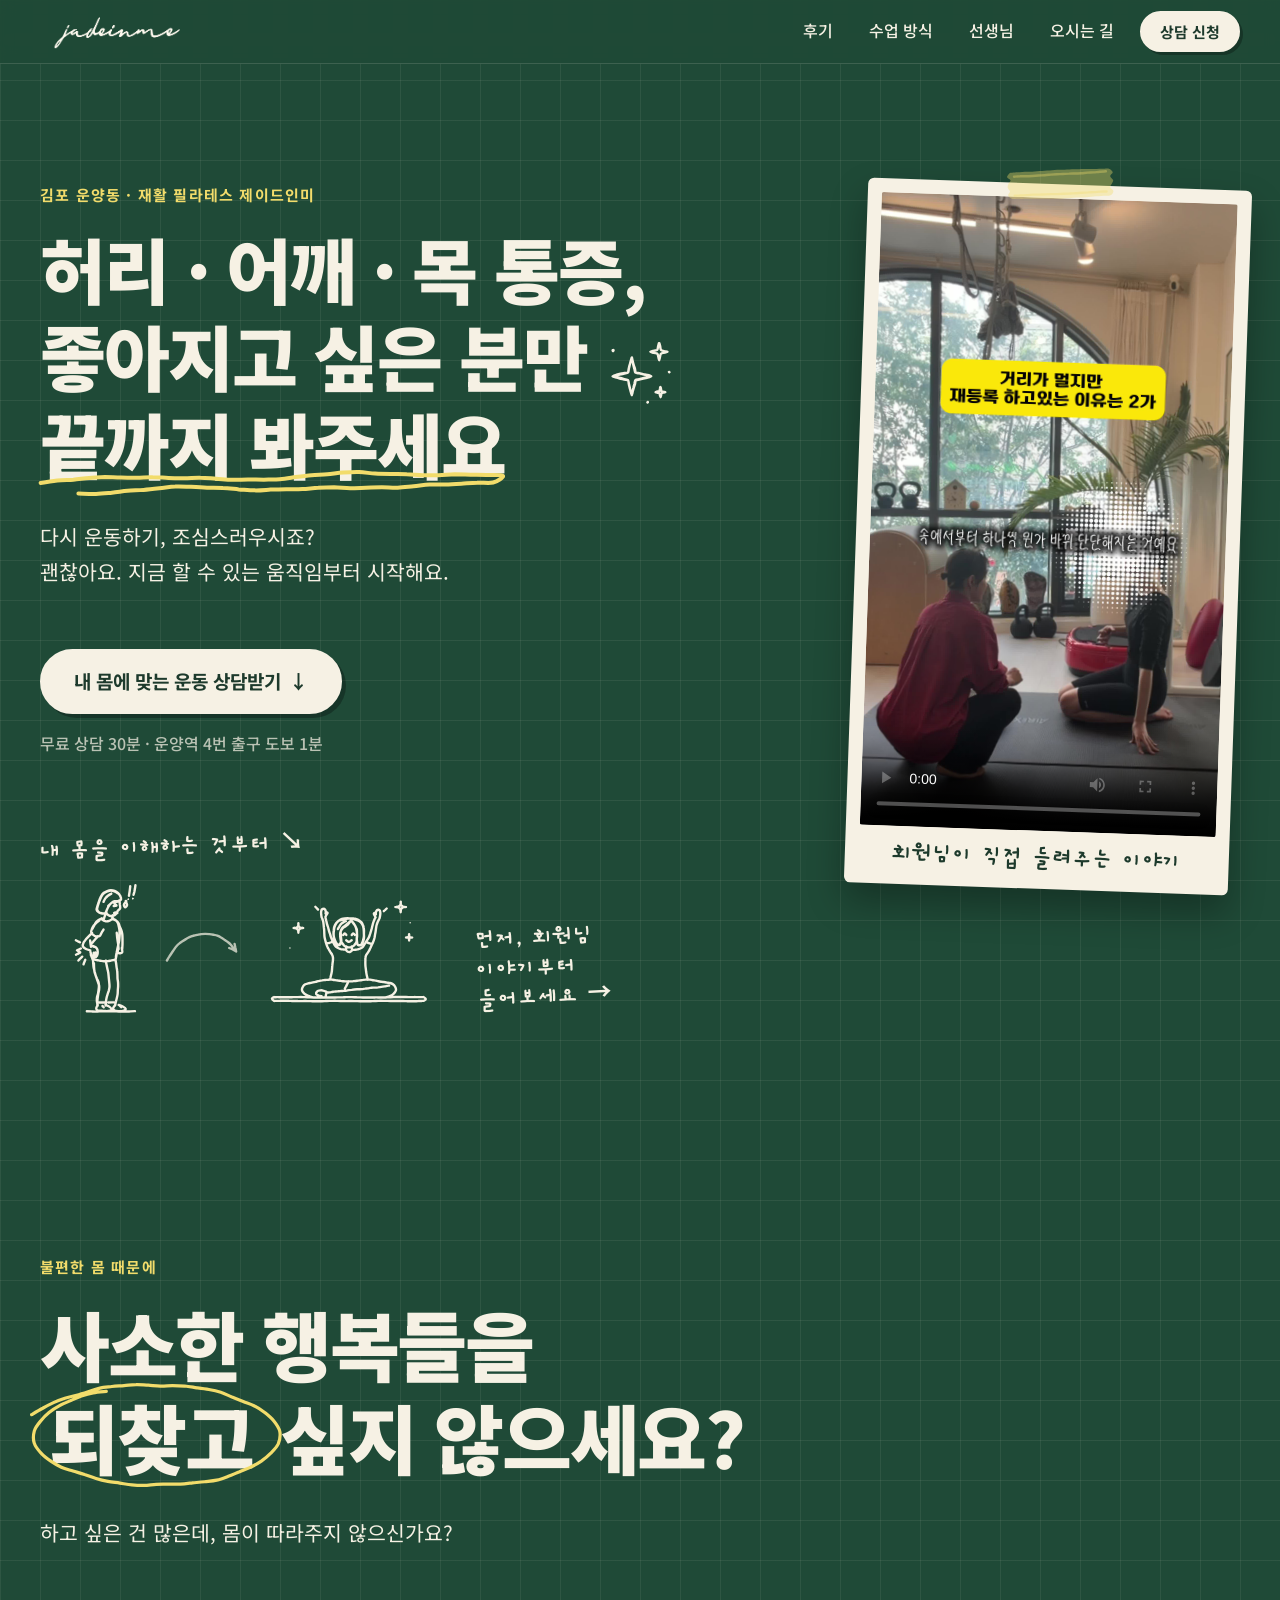
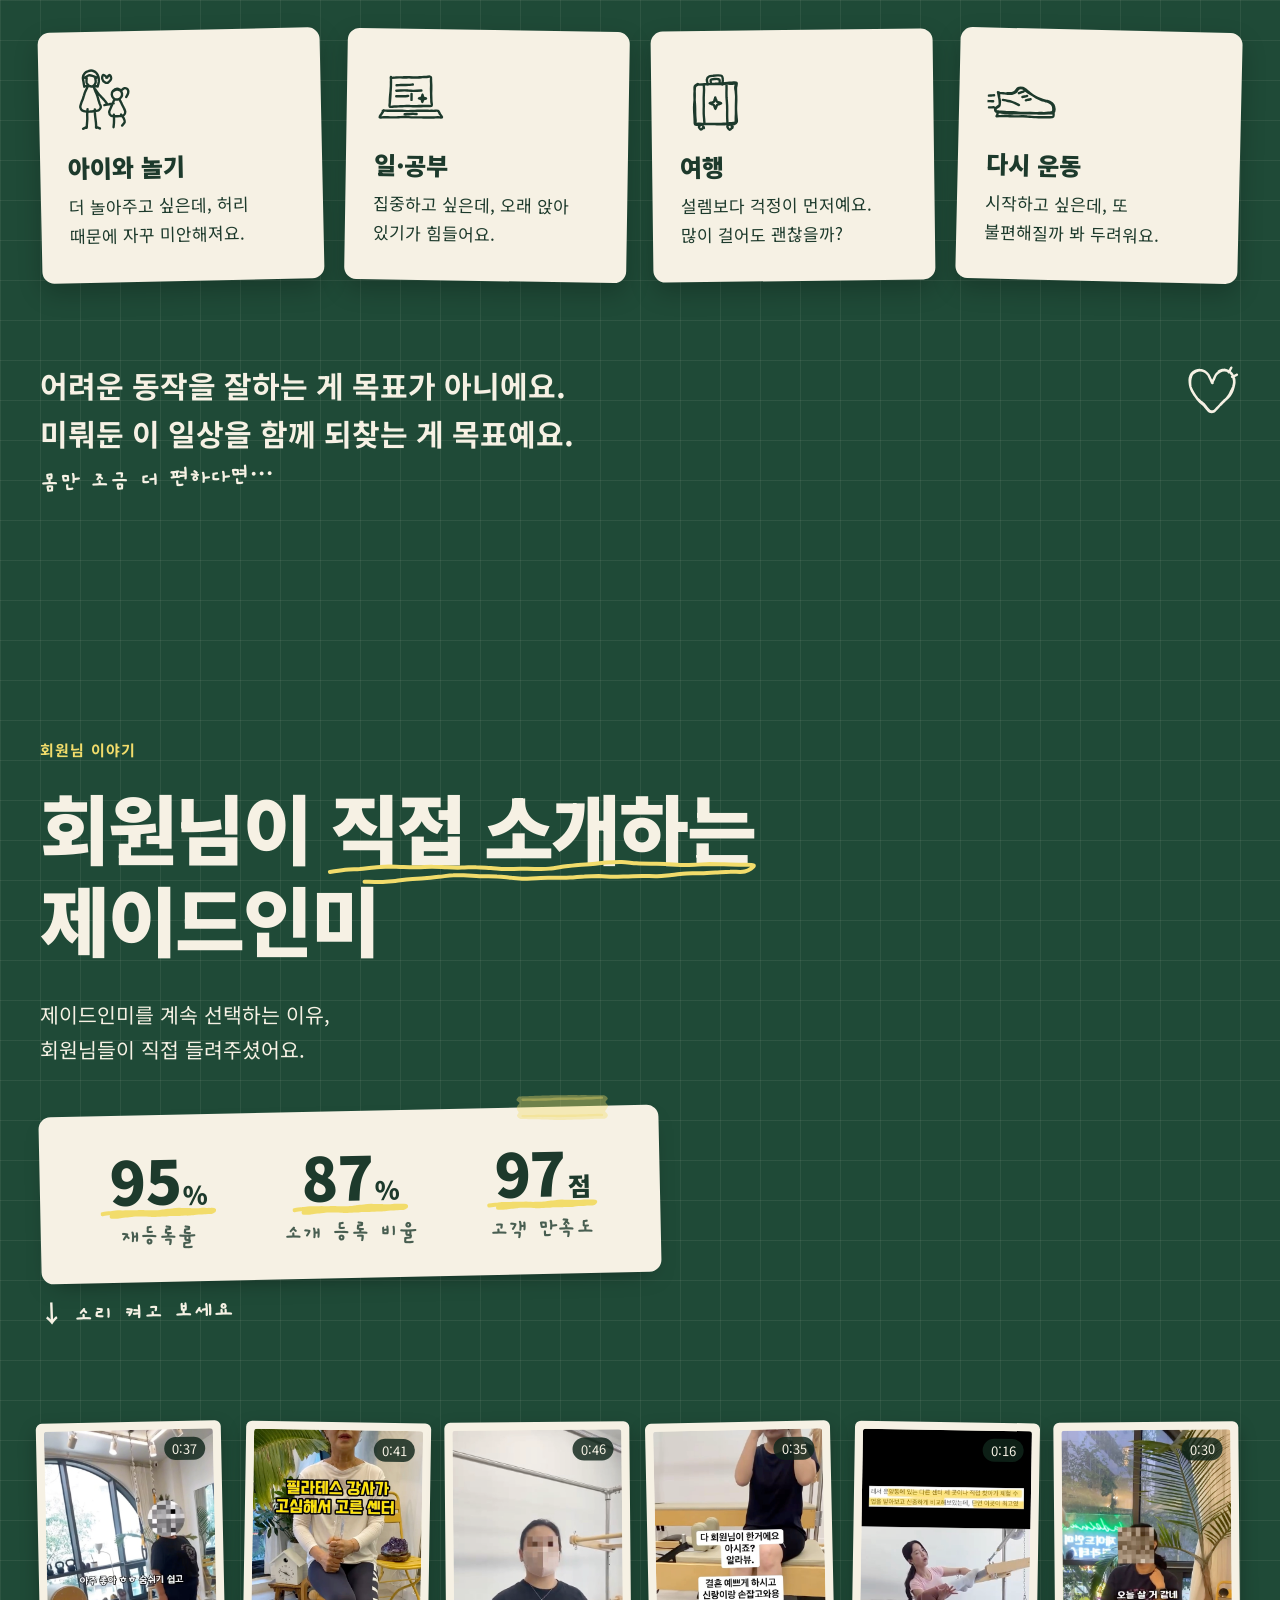
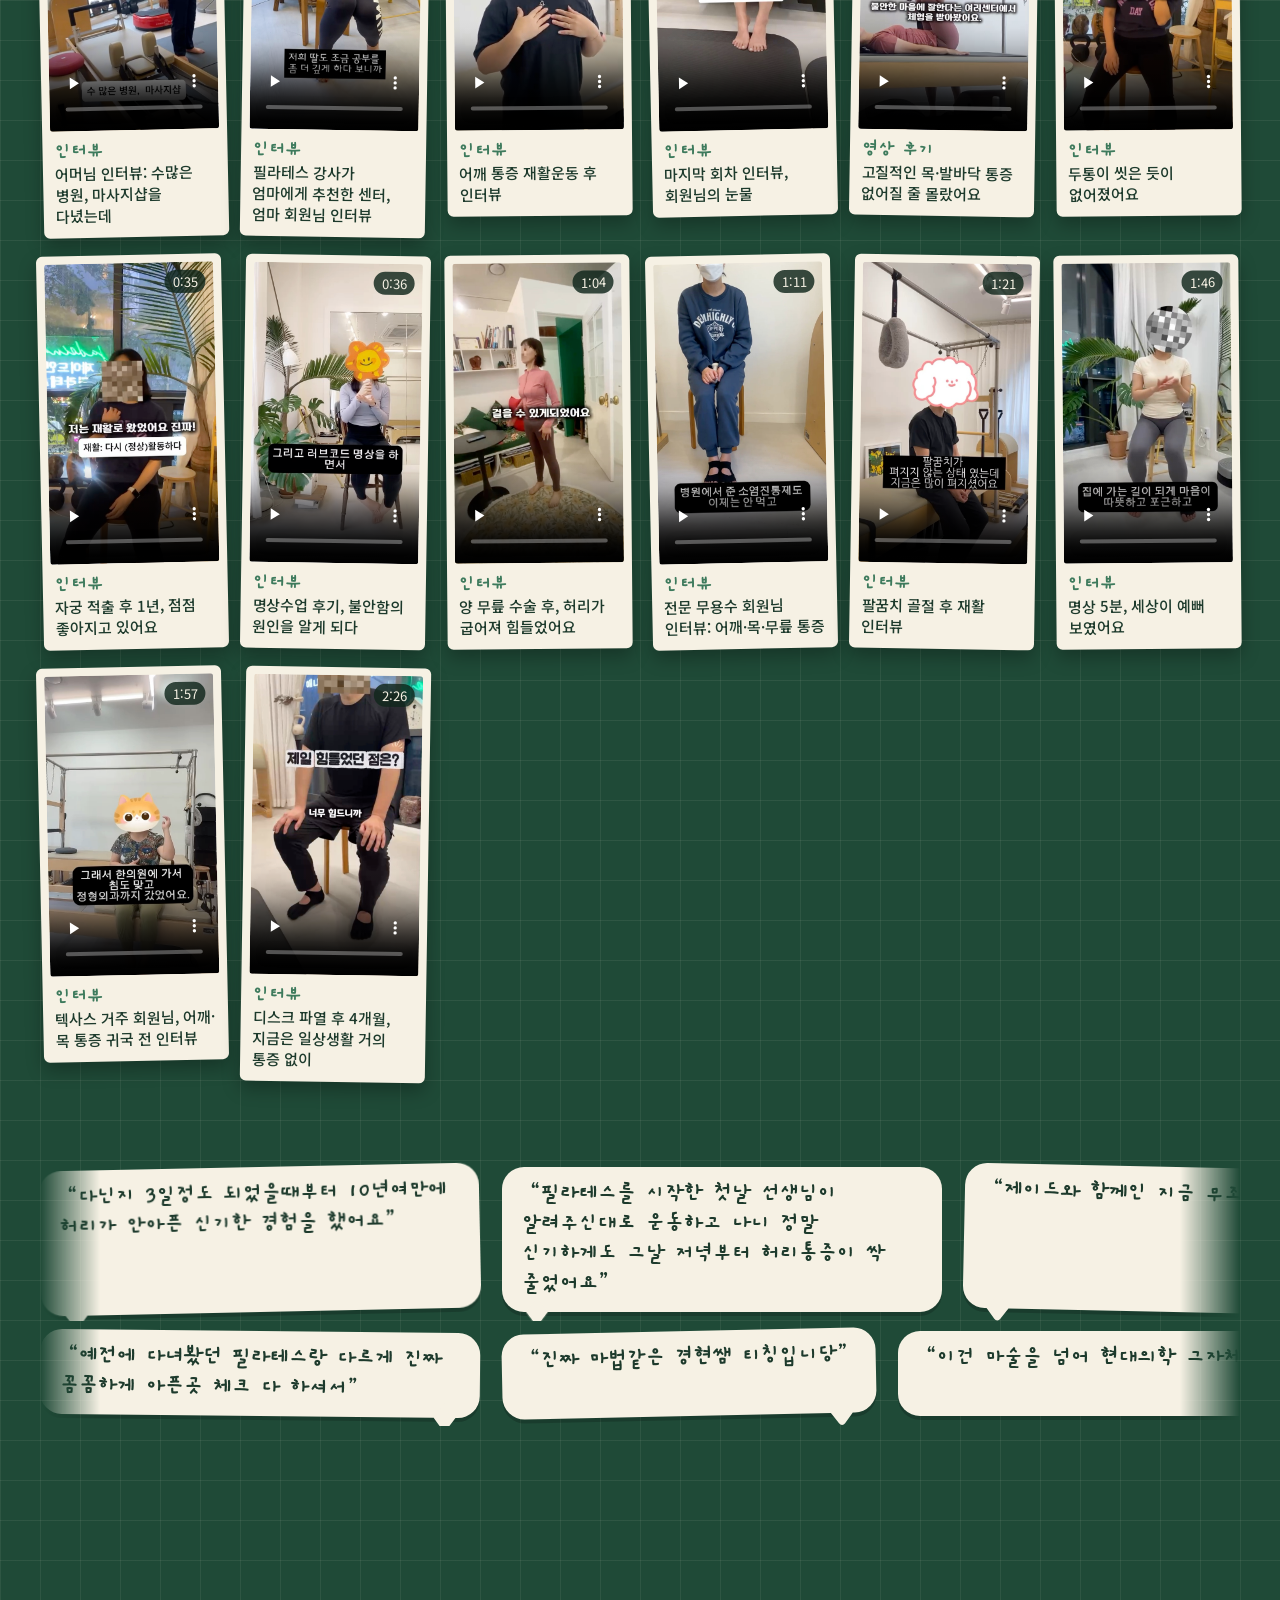
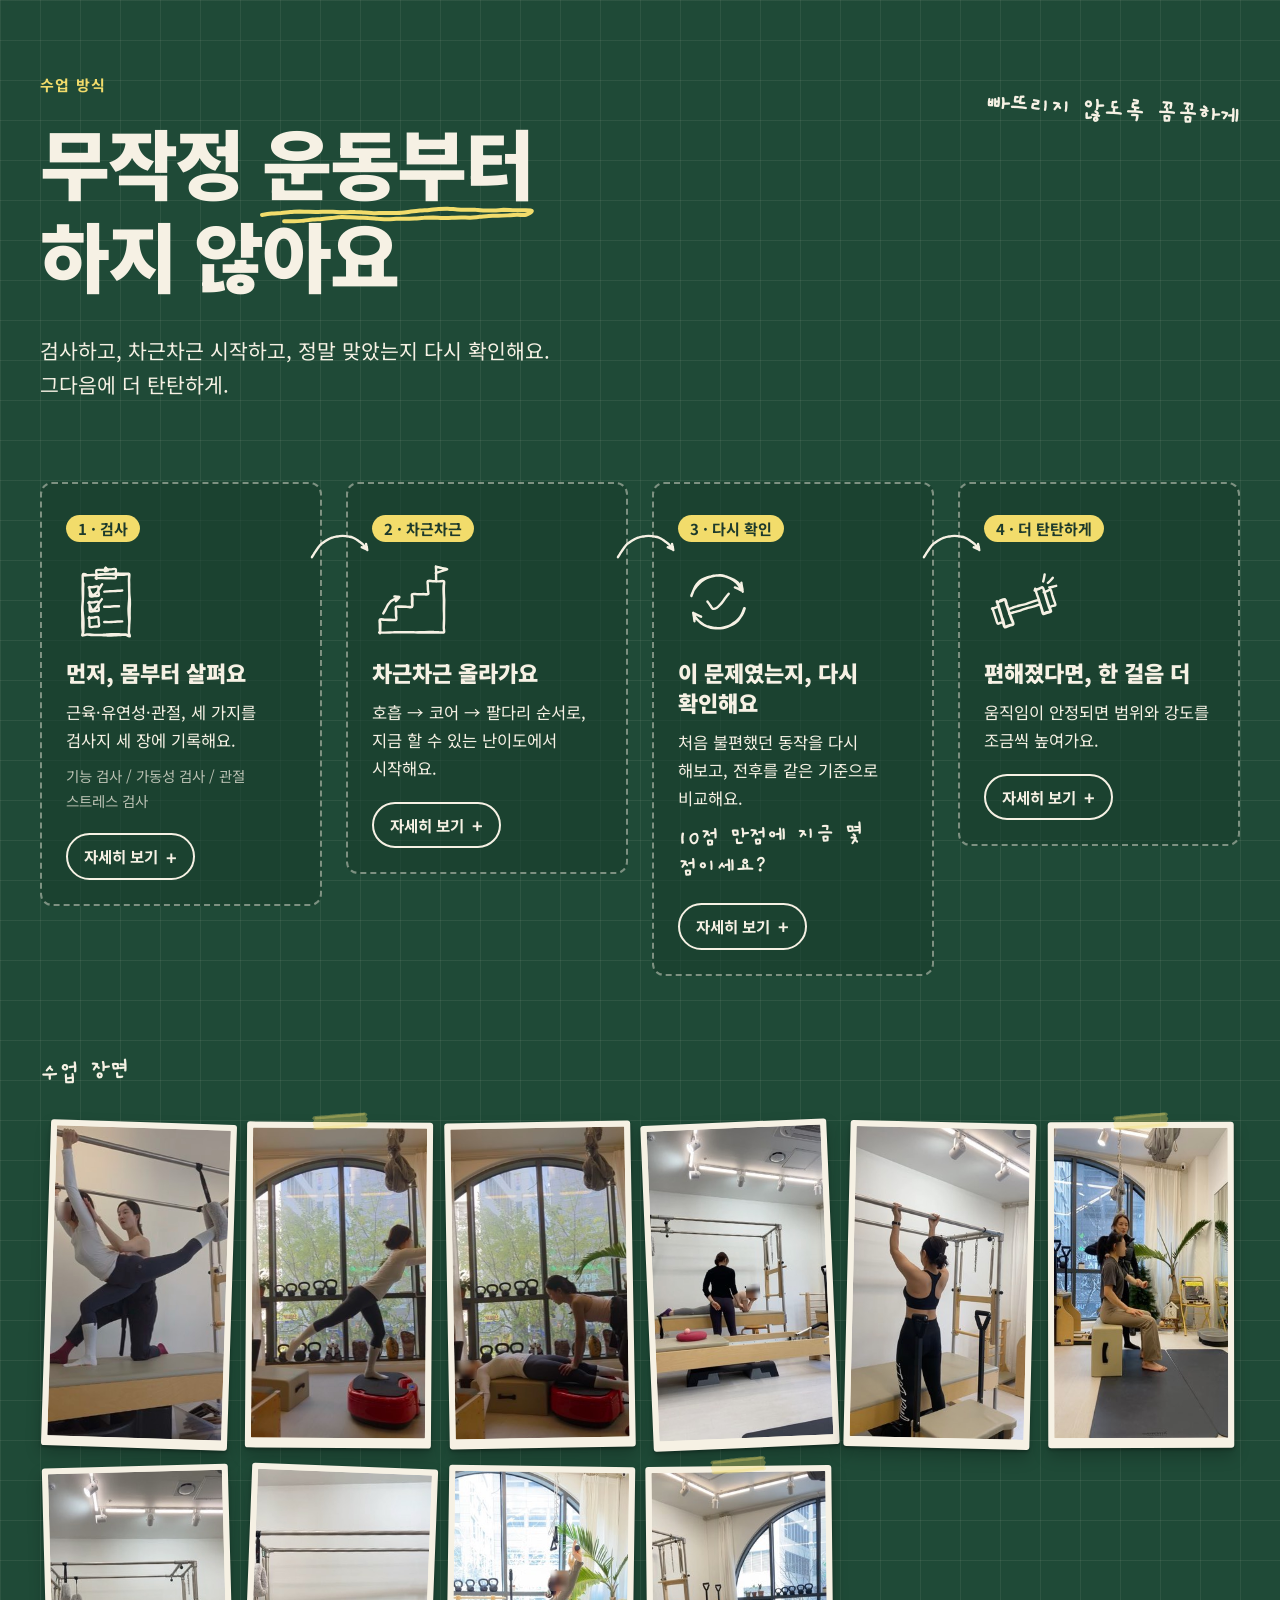
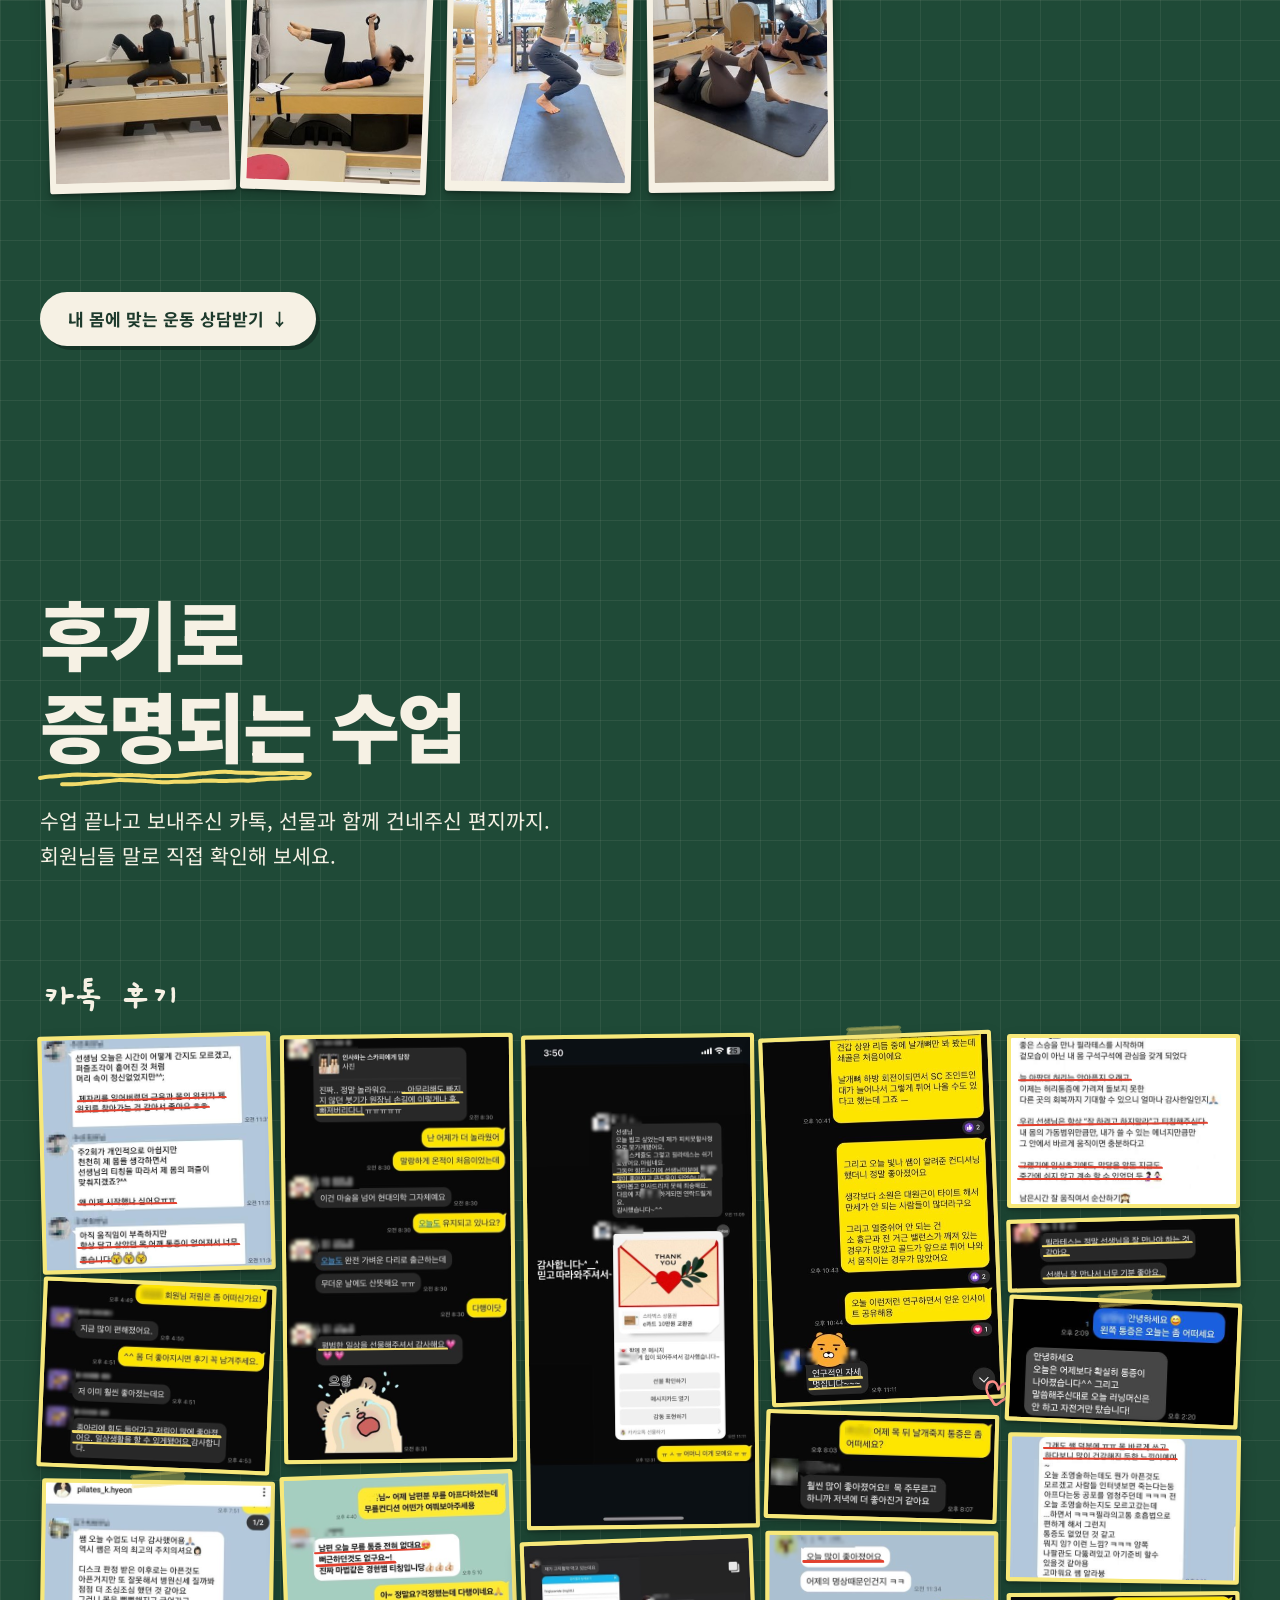
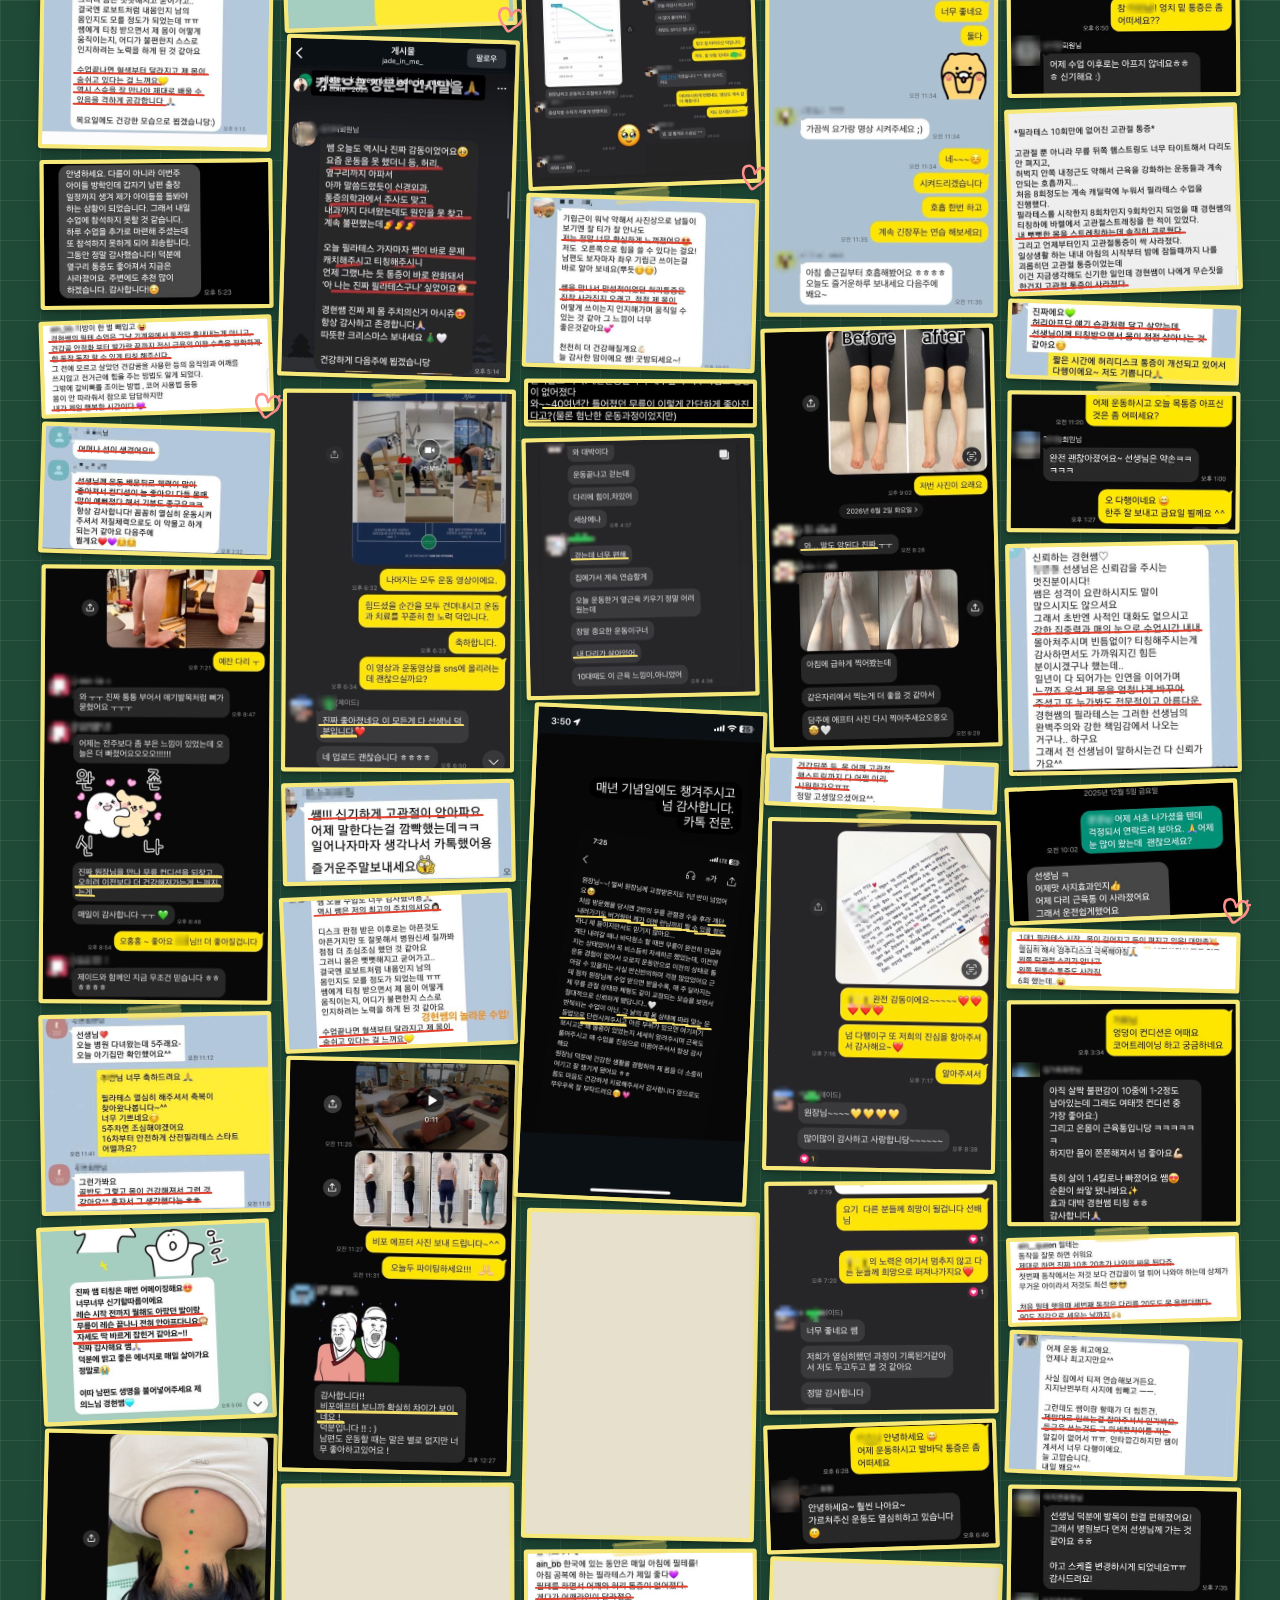
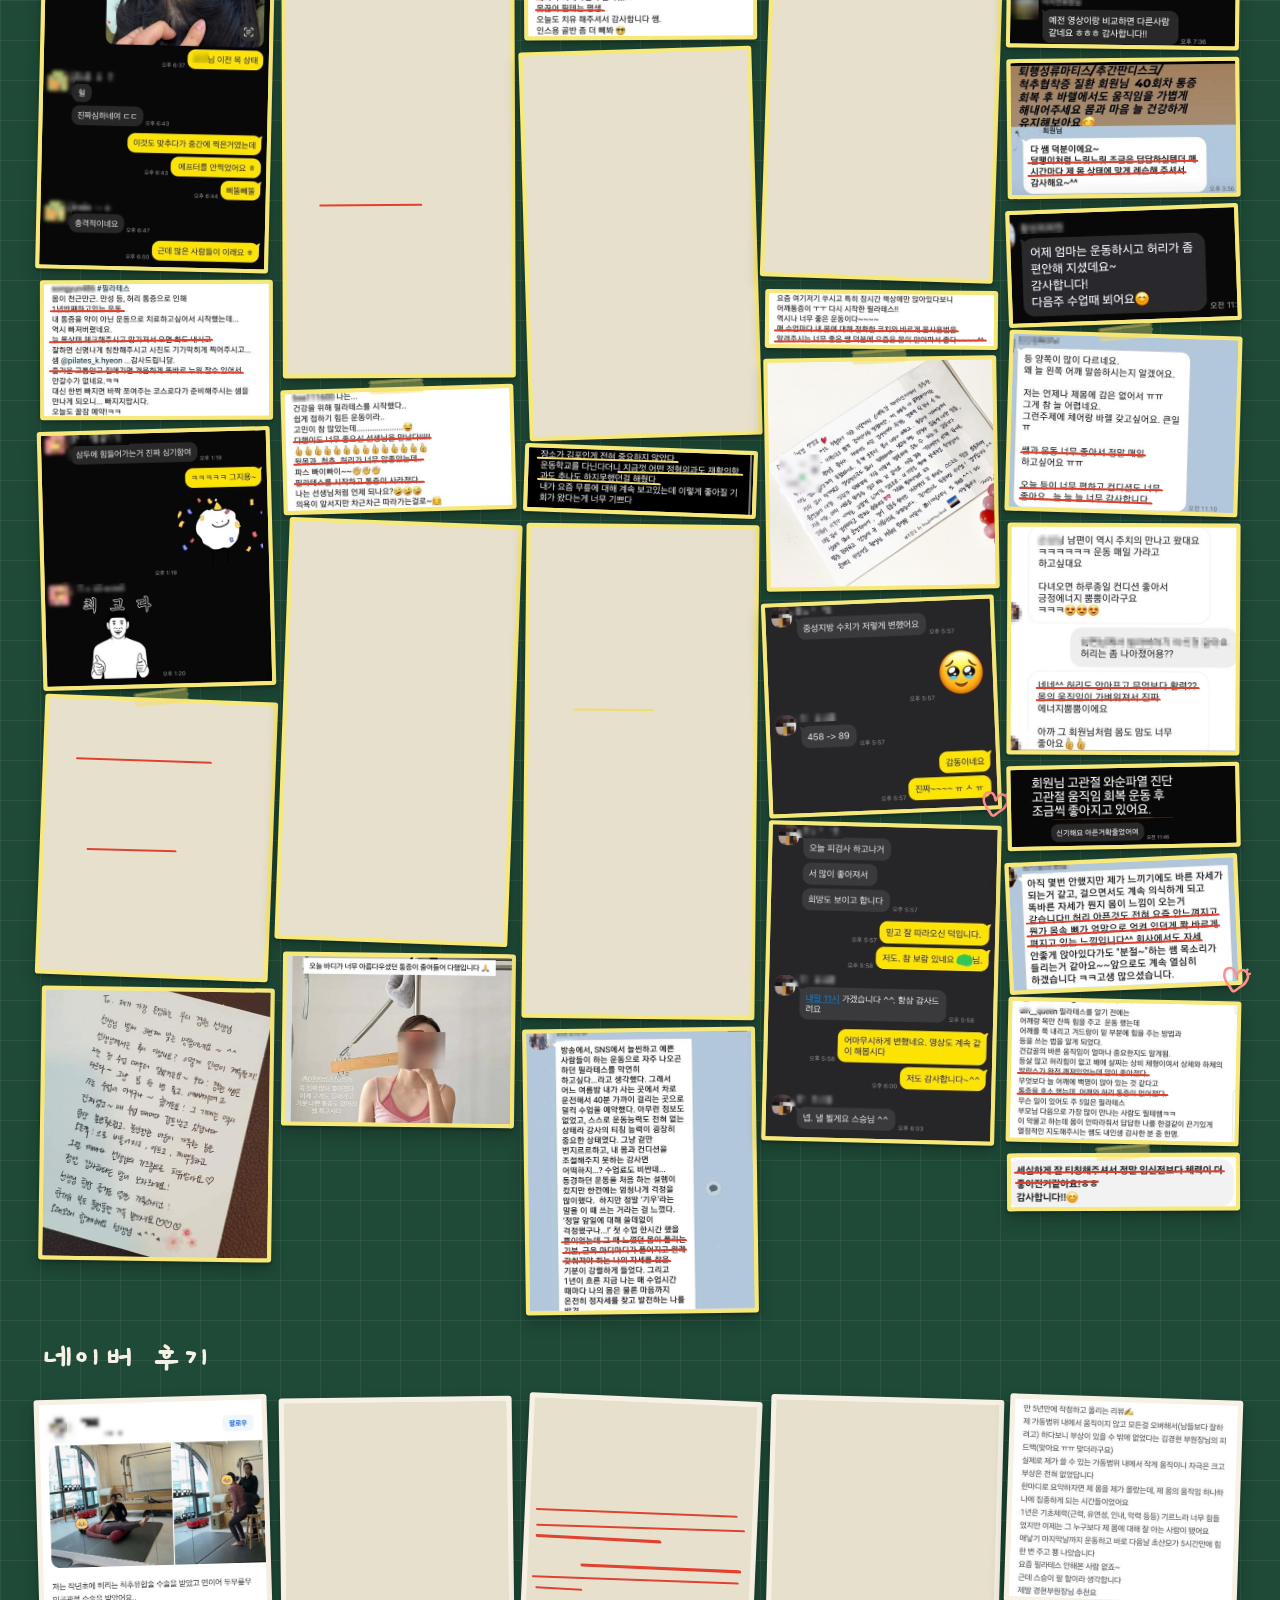
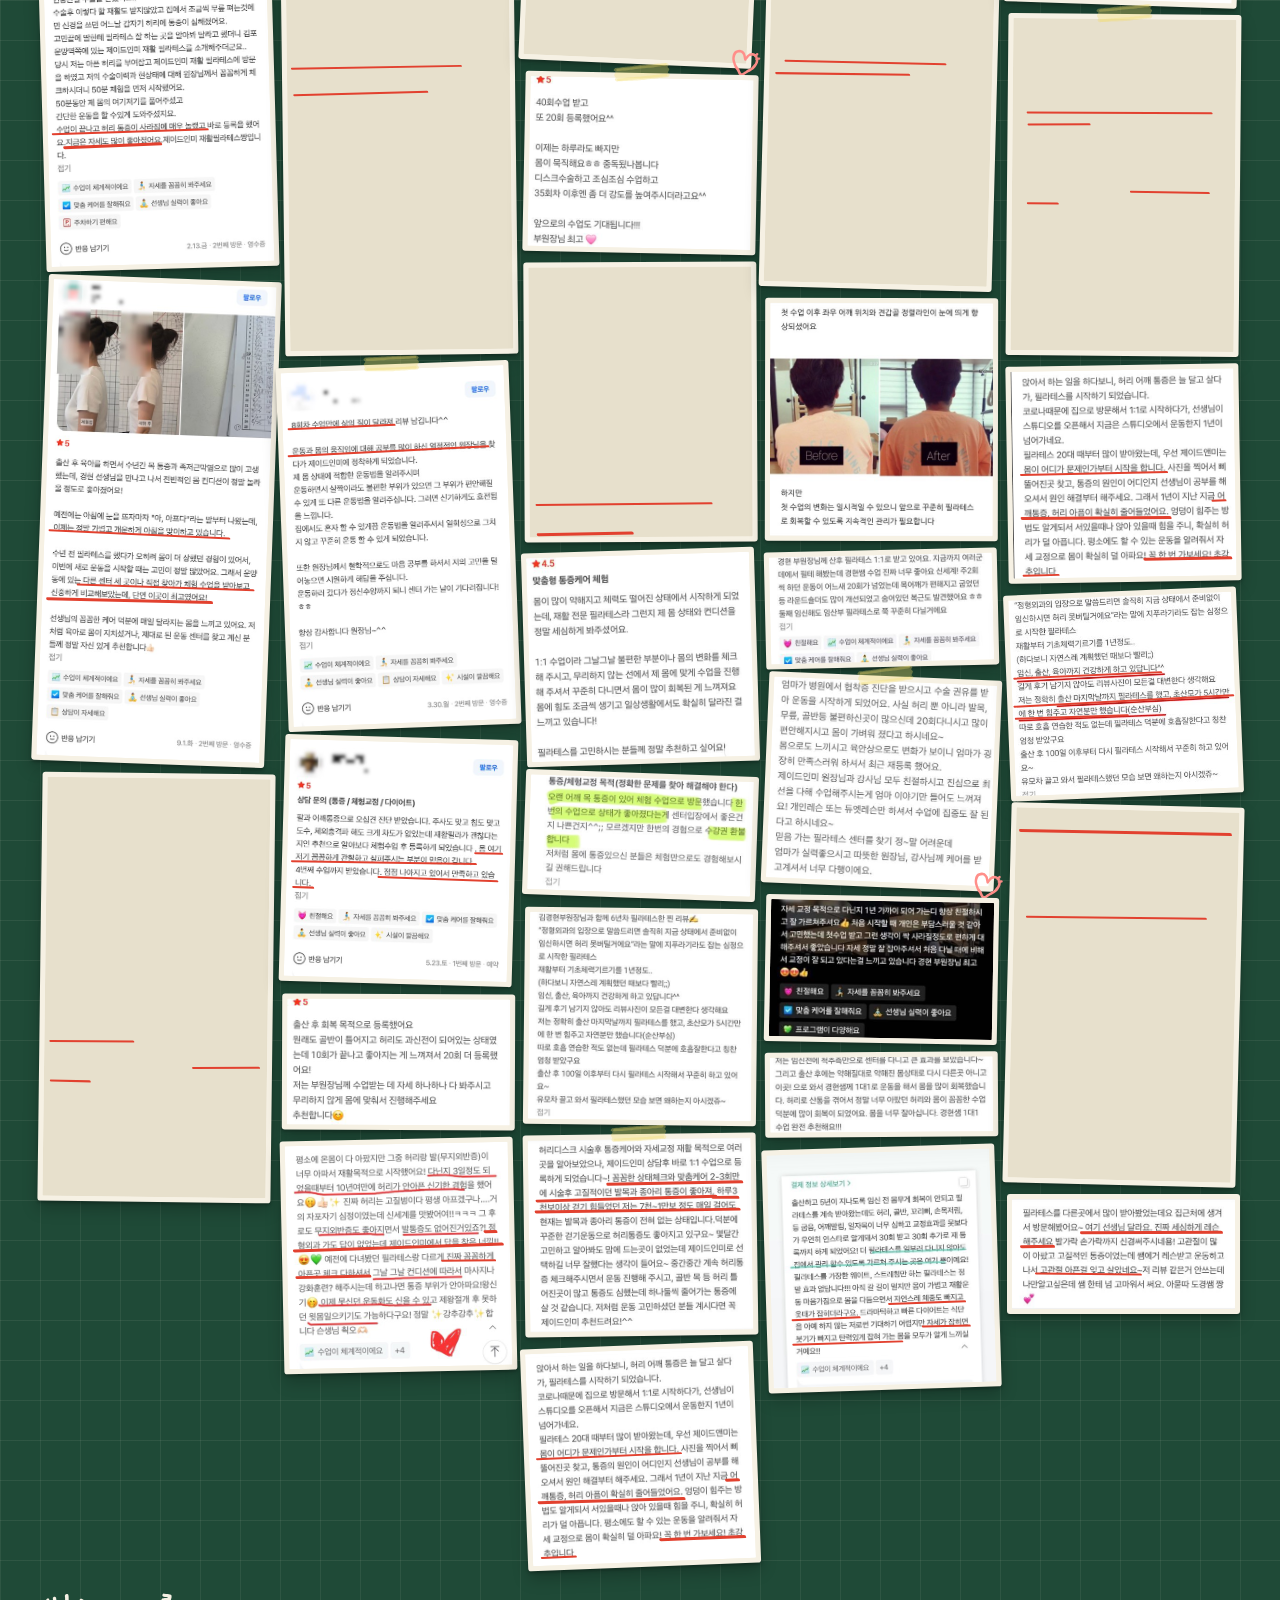
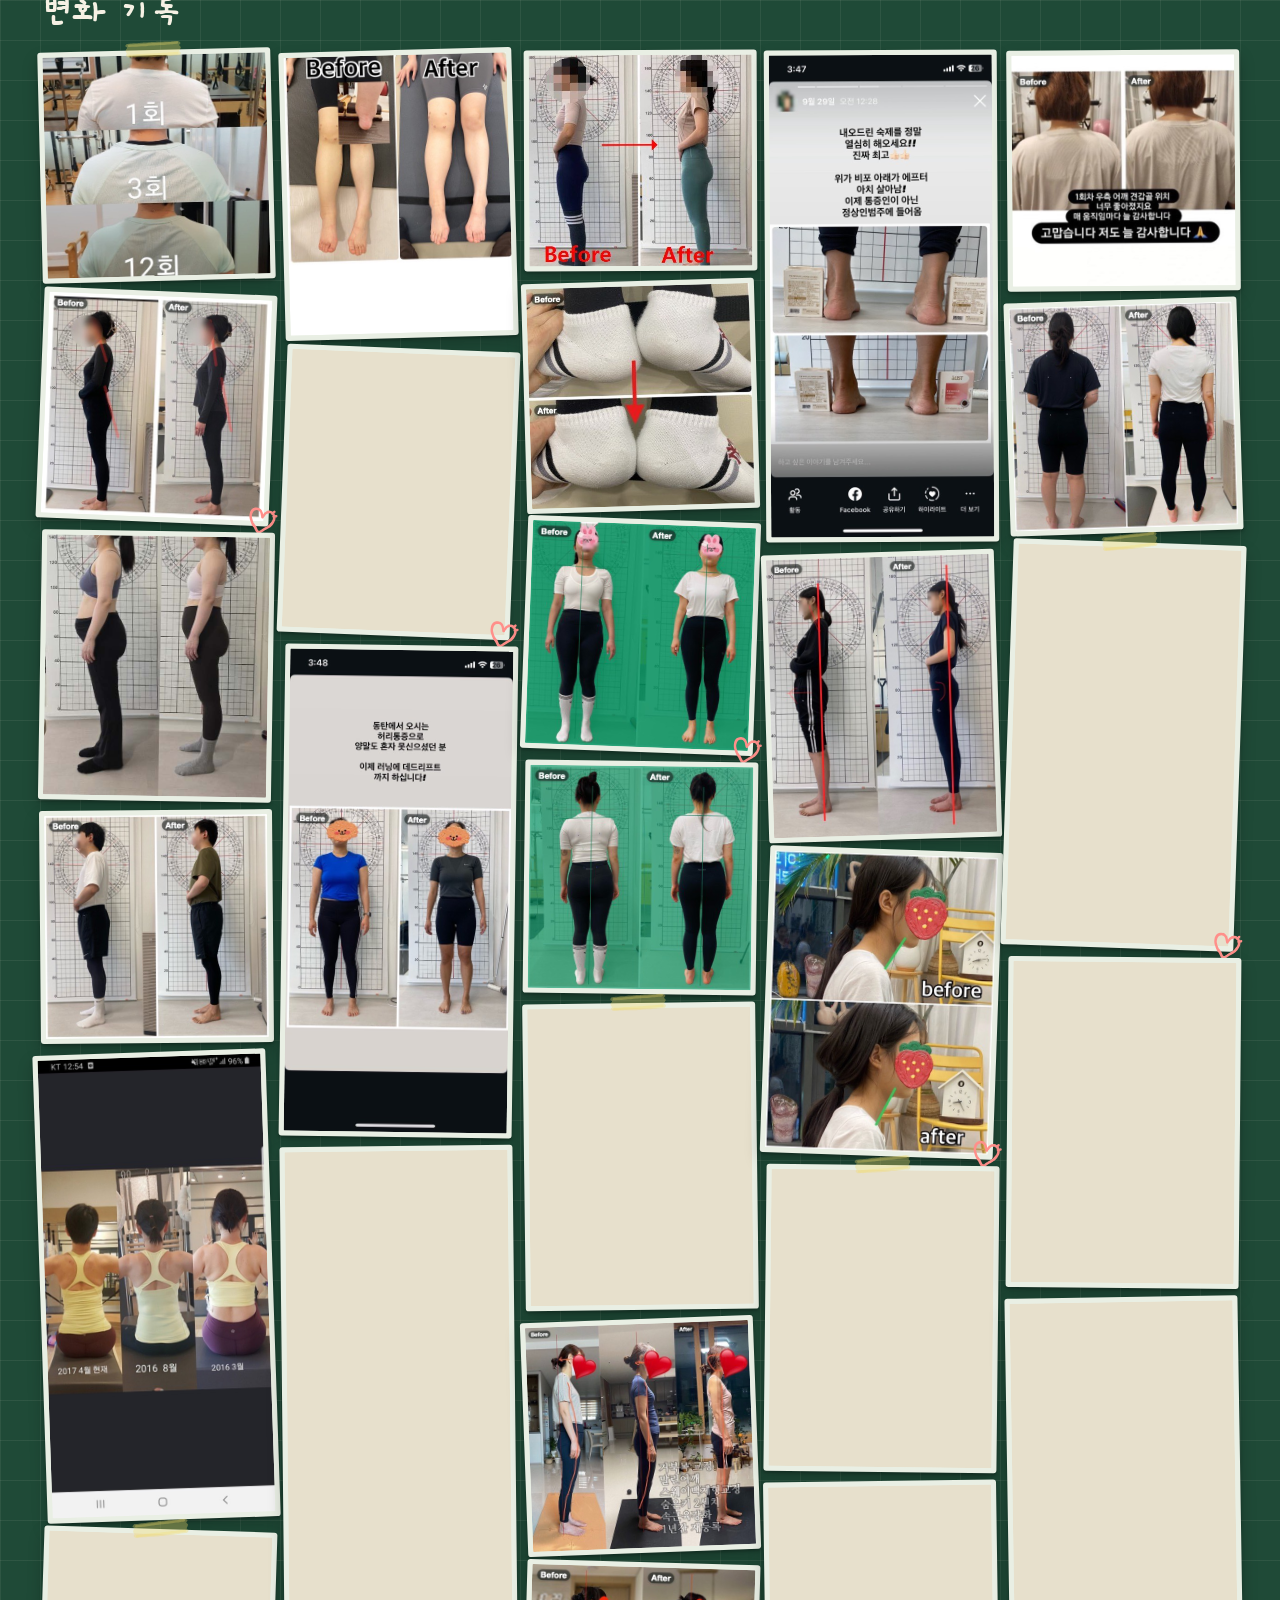
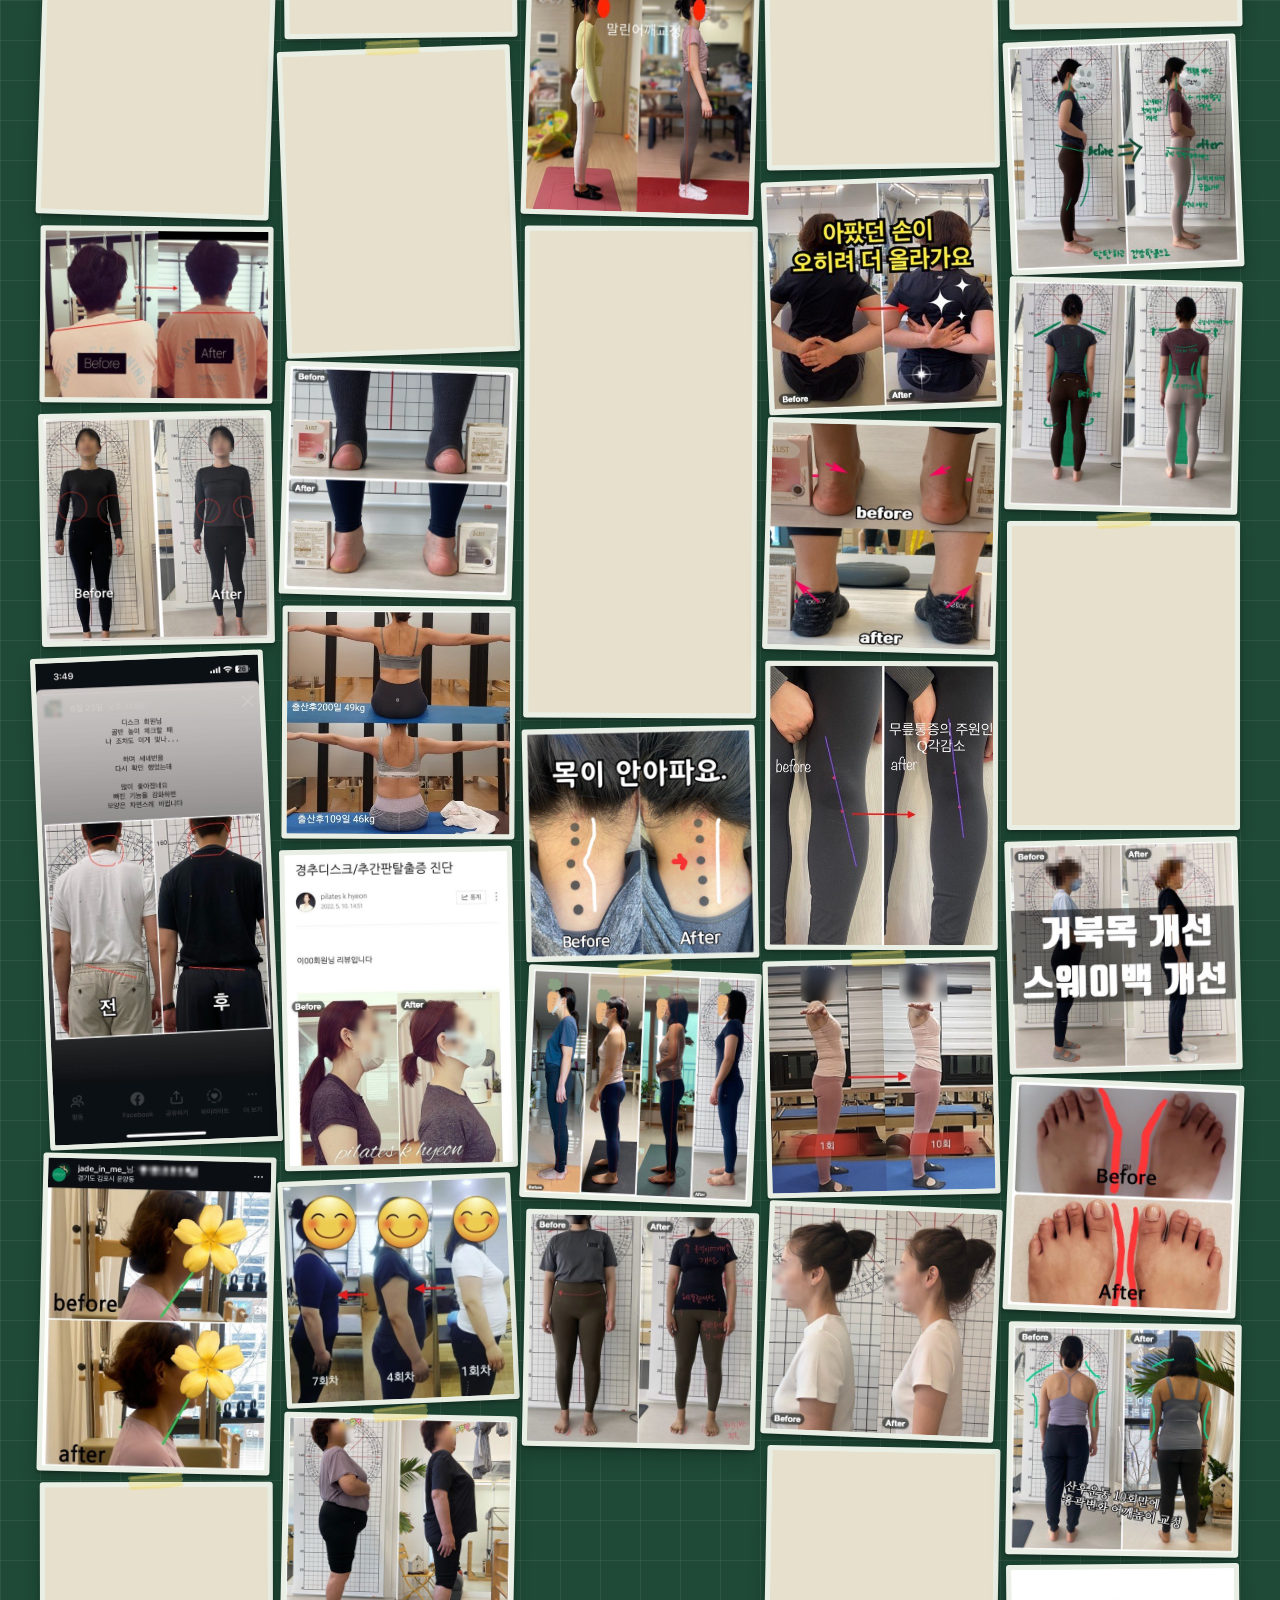
==== commit f7decf93: "Remove teacher Gyeong Jiwon from landing page" ====
--- a/landing-v2/index.html
+++ b/landing-v2/index.html
@@ -277,14 +277,6 @@
         <div class="tbody"><h3>김경현 <small>부원장</small></h3>
         <p>정통 필라테스로 바디 라인을 다듬고, 재활 마무리와 유지를 함께해요.</p></div>
       </li>
-      <li class="tcard paper reveal">
-        <button class="crop crop--kyung" type="button" data-flyer="assets/kyung-v2.jpg" data-name="경지원 실장" aria-label="경지원 실장 프로필 원본 크게 보기">
-          <img src="assets/teacher-kyung-v2.jpg" alt="경지원 실장 프로필 사진" width="960" height="1200" loading="lazy">
-          <span class="crop-zoom" aria-hidden="true">프로필 원본 크게 보기 +</span>
-        </button>
-        <div class="tbody"><h3>경지원 <small>실장</small></h3>
-        <p>꼼꼼한 재활과 다이어트, 퇴근 후 저녁 시간에 함께해요.</p></div>
-      </li>
     </ul>
     <div class="teacher-test reveal">
       <div class="quiz-card paper">
@@ -303,7 +295,6 @@
         <div class="quiz-faces" aria-hidden="true">
           <img src="assets/face-han.jpg" alt="" width="160" height="160" loading="lazy">
           <img src="assets/face-kim.jpg?v=20261013n" alt="" width="160" height="160" loading="lazy">
-          <img src="assets/face-kyung-v2.jpg" alt="" width="160" height="160" loading="lazy">
         </div>
         <span class="note quiz-note">3분이면 끝!<br>결과에 선생님 조합까지 →</span>
       </div>
@@ -468,7 +459,6 @@
           <div class="cf-tgrid">
             <label class="cf-tcard"><input type="radio" name="teacher" value="한도경 원장"><span class="cf-tface cf-tface--han"><img src="assets/teacher-han.jpg?v=20261013d" alt="한도경 원장" width="960" height="1200" loading="lazy"></span><span class="cf-tname">한도경 원장</span></label>
             <label class="cf-tcard"><input type="radio" name="teacher" value="김경현 부원장"><span class="cf-tface cf-tface--kim"><img src="assets/teacher-kim.jpg?v=20261013n" alt="김경현 부원장" width="960" height="1200" loading="lazy"></span><span class="cf-tname">김경현 부원장</span></label>
-            <label class="cf-tcard"><input type="radio" name="teacher" value="경지원 실장"><span class="cf-tface cf-tface--kyung"><img src="assets/teacher-kyung-v2.jpg" alt="경지원 실장" width="960" height="1200" loading="lazy"></span><span class="cf-tname">경지원 실장</span></label>
             <label class="cf-tcard"><input type="radio" name="teacher" value="추천해 주세요" checked><span class="cf-tface cf-tface--any" aria-hidden="true"><span class="doodle doodle--star"></span></span><span class="cf-tname">추천해 주세요</span></label>
           </div>
         </fieldset>
--- a/landing-v2/style-new.css
+++ b/landing-v2/style-new.css
@@ -266,7 +266,7 @@
 .head-doodle{position:absolute;color:var(--chalk)}
 .head-doodle.doodle--teachercheck{right:0;bottom:-40px;width:clamp(200px,24vw,290px)}
 @media (max-width:1100px){.head-doodle.doodle--teachercheck{position:static;margin-top:24px;width:200px}}
-.cards3{display:grid;grid-template-columns:repeat(3,1fr);gap:var(--gap);align-items:start}
+.cards3{display:grid;grid-template-columns:repeat(2,minmax(0,1fr));gap:var(--gap);align-items:start;max-width:760px;margin-inline:auto}
 @media (max-width:900px){.cards3{grid-template-columns:1fr;max-width:420px;margin-inline:0}}
 .tcard{padding:14px 14px 24px;box-shadow:0 10px 24px rgba(0,0,0,.22)}
 .tcard:nth-child(1){transform:rotate(-.8deg)}.tcard:nth-child(2){transform:rotate(.6deg)}.tcard:nth-child(3){transform:rotate(-.5deg)}
@@ -523,7 +523,7 @@
 .cf-pay+.cf-submit{margin-top:calc(20px - var(--cf-gap))}
 /* 선생님 카드 선택: 세로 사진 카드 + 이름 */
 .cf-tgrid{display:grid;grid-template-columns:repeat(2,1fr);gap:14px}
-@media (min-width:901px){.cf-tgrid{grid-template-columns:repeat(4,1fr)}}
+@media (min-width:901px){.cf-tgrid{grid-template-columns:repeat(3,1fr)}}
 .cf-tcard{position:relative;display:flex;flex-direction:column;overflow:hidden;background:#fff;border:1.5px solid var(--cf-line);border-radius:16px;cursor:pointer;text-align:center;
   box-shadow:0 2px 8px rgba(29,58,44,.08);transition:border-color .15s,background .15s,box-shadow .15s}
 .cf-tcard input{position:absolute;opacity:0;inset:0;width:100%;height:100%;margin:0;cursor:pointer;z-index:2}
